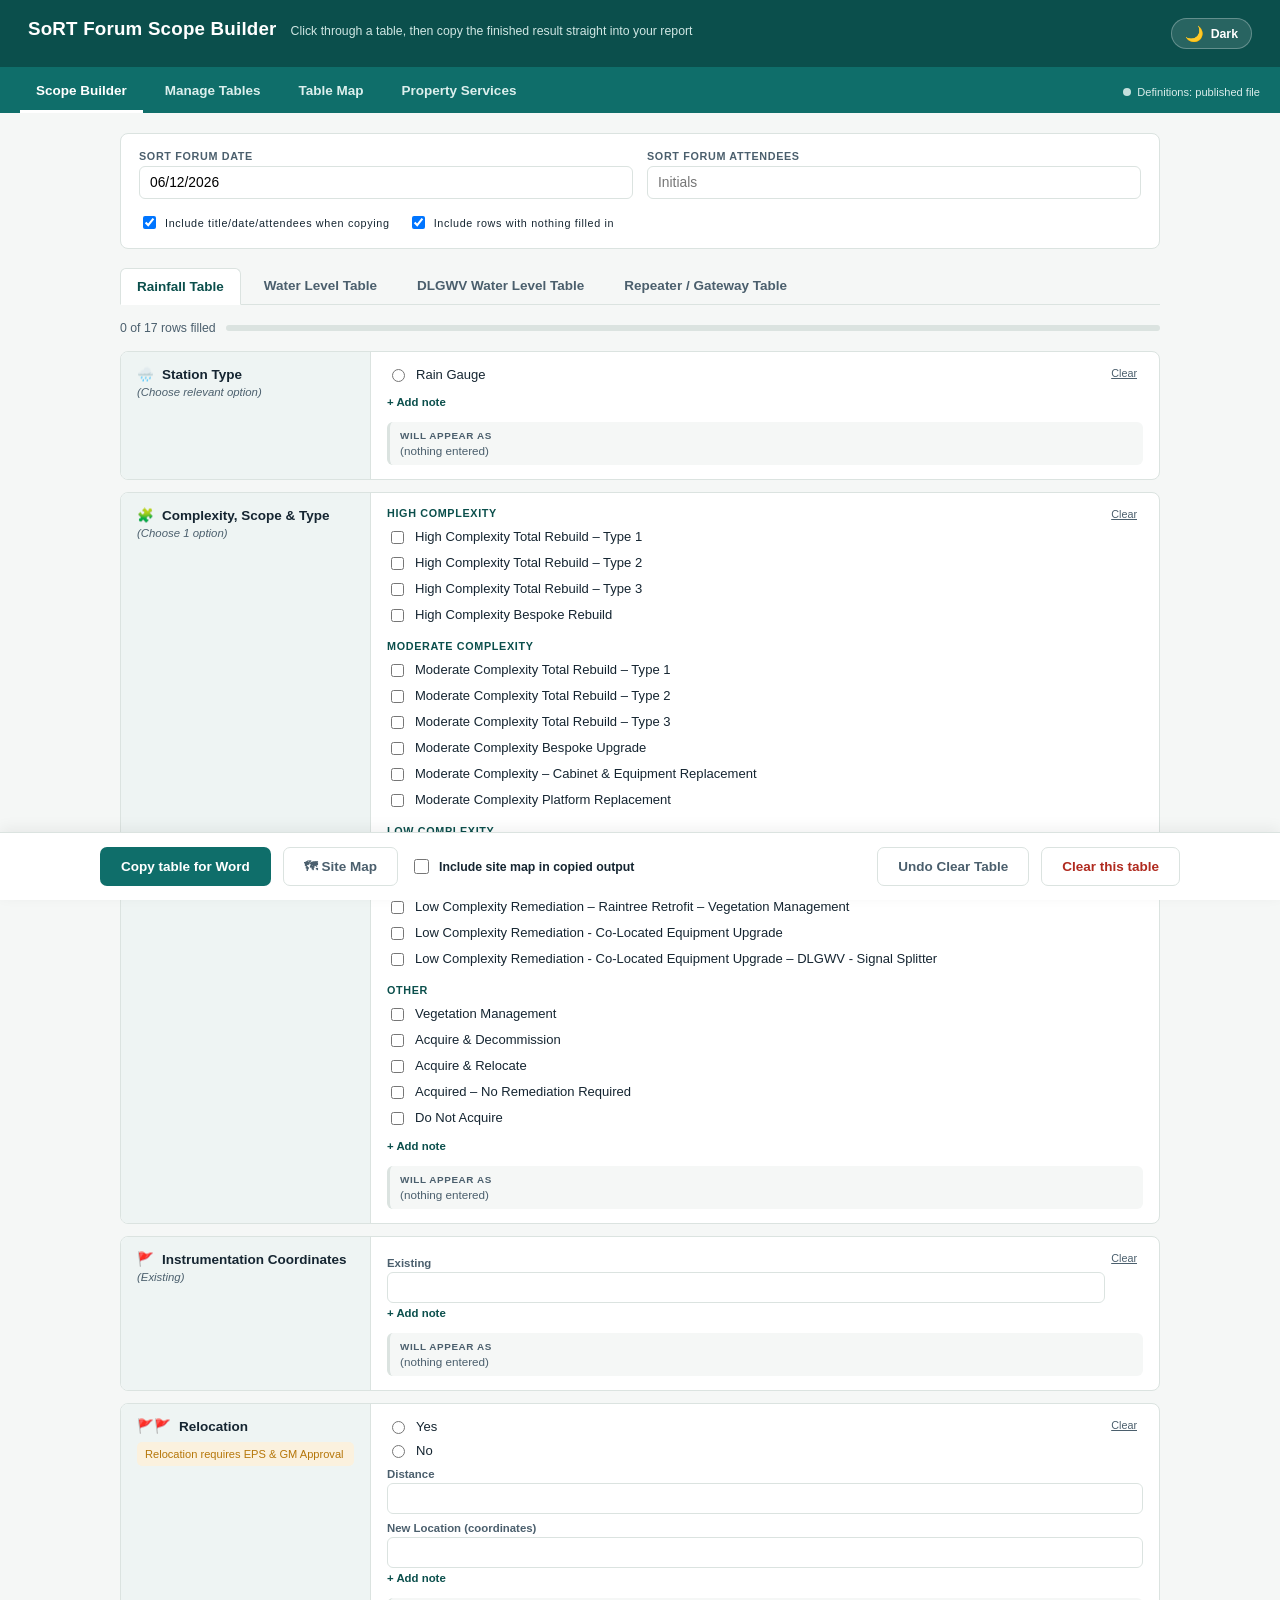
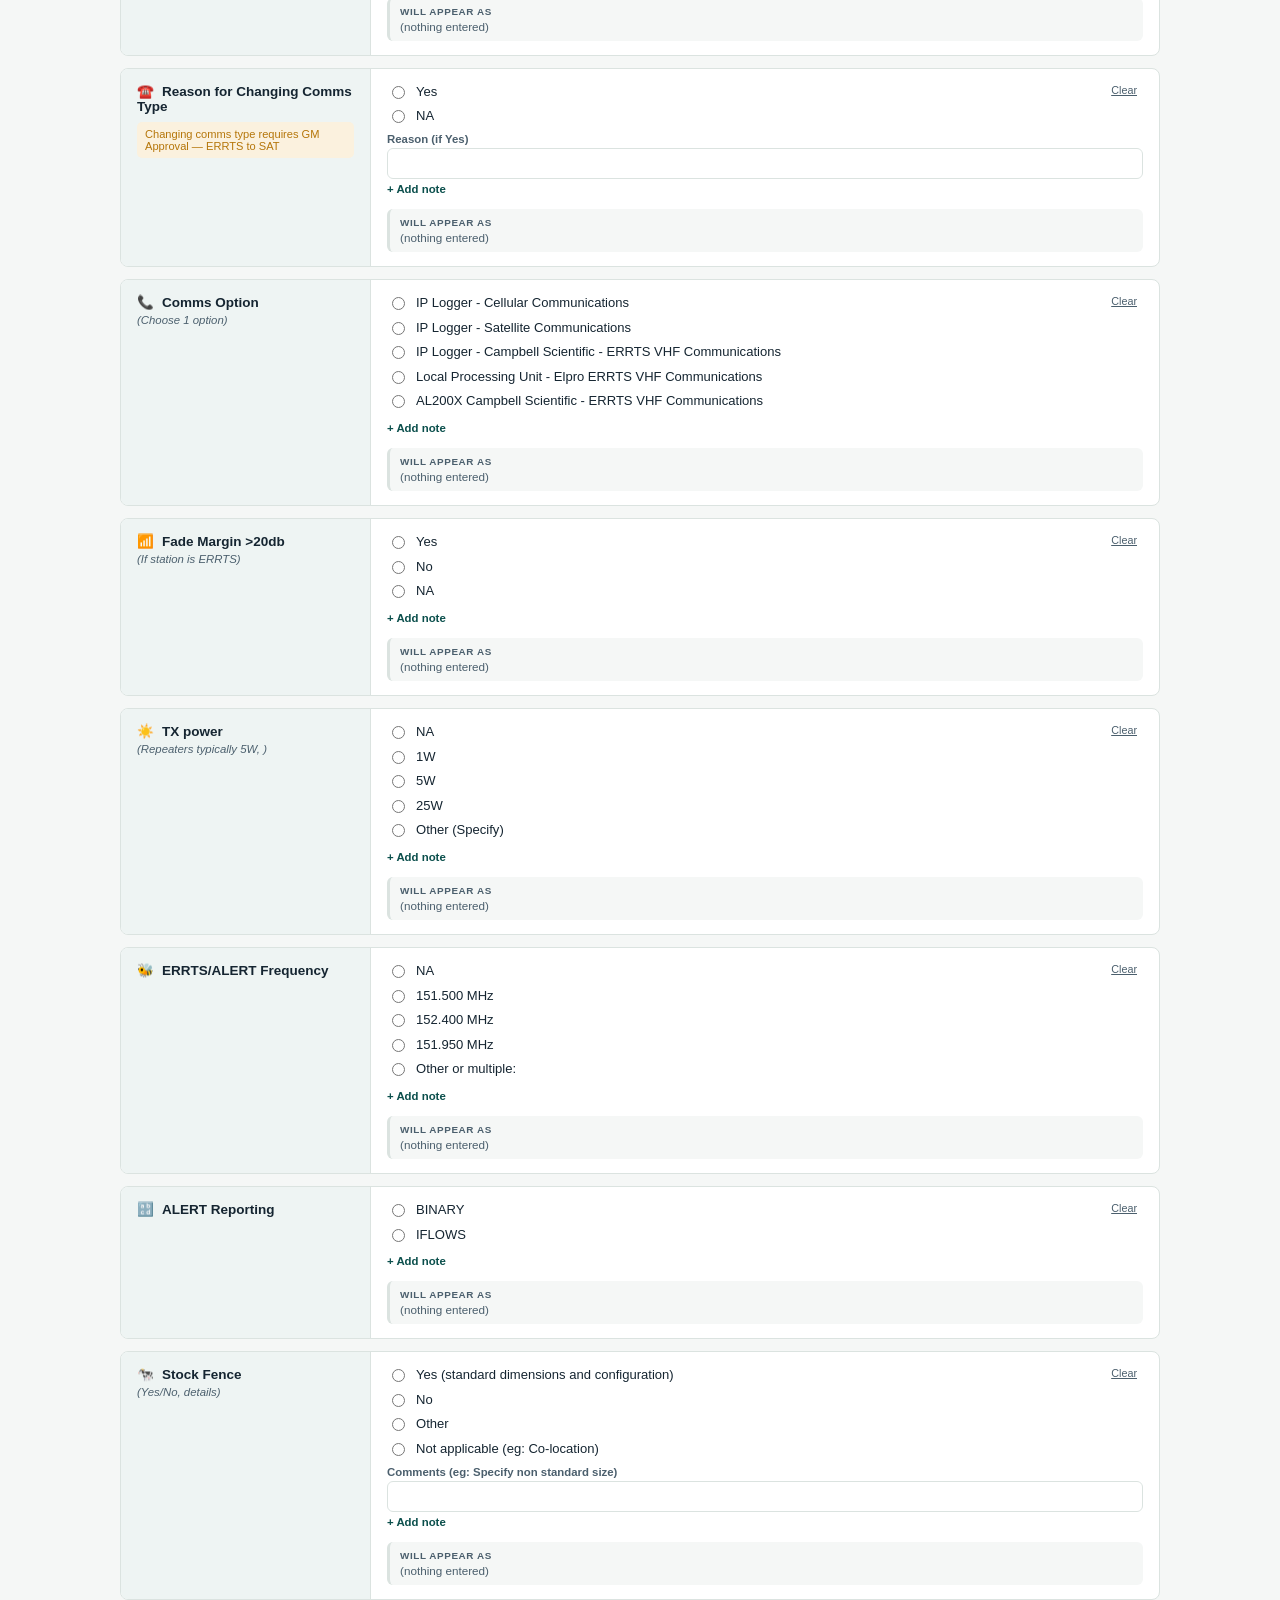
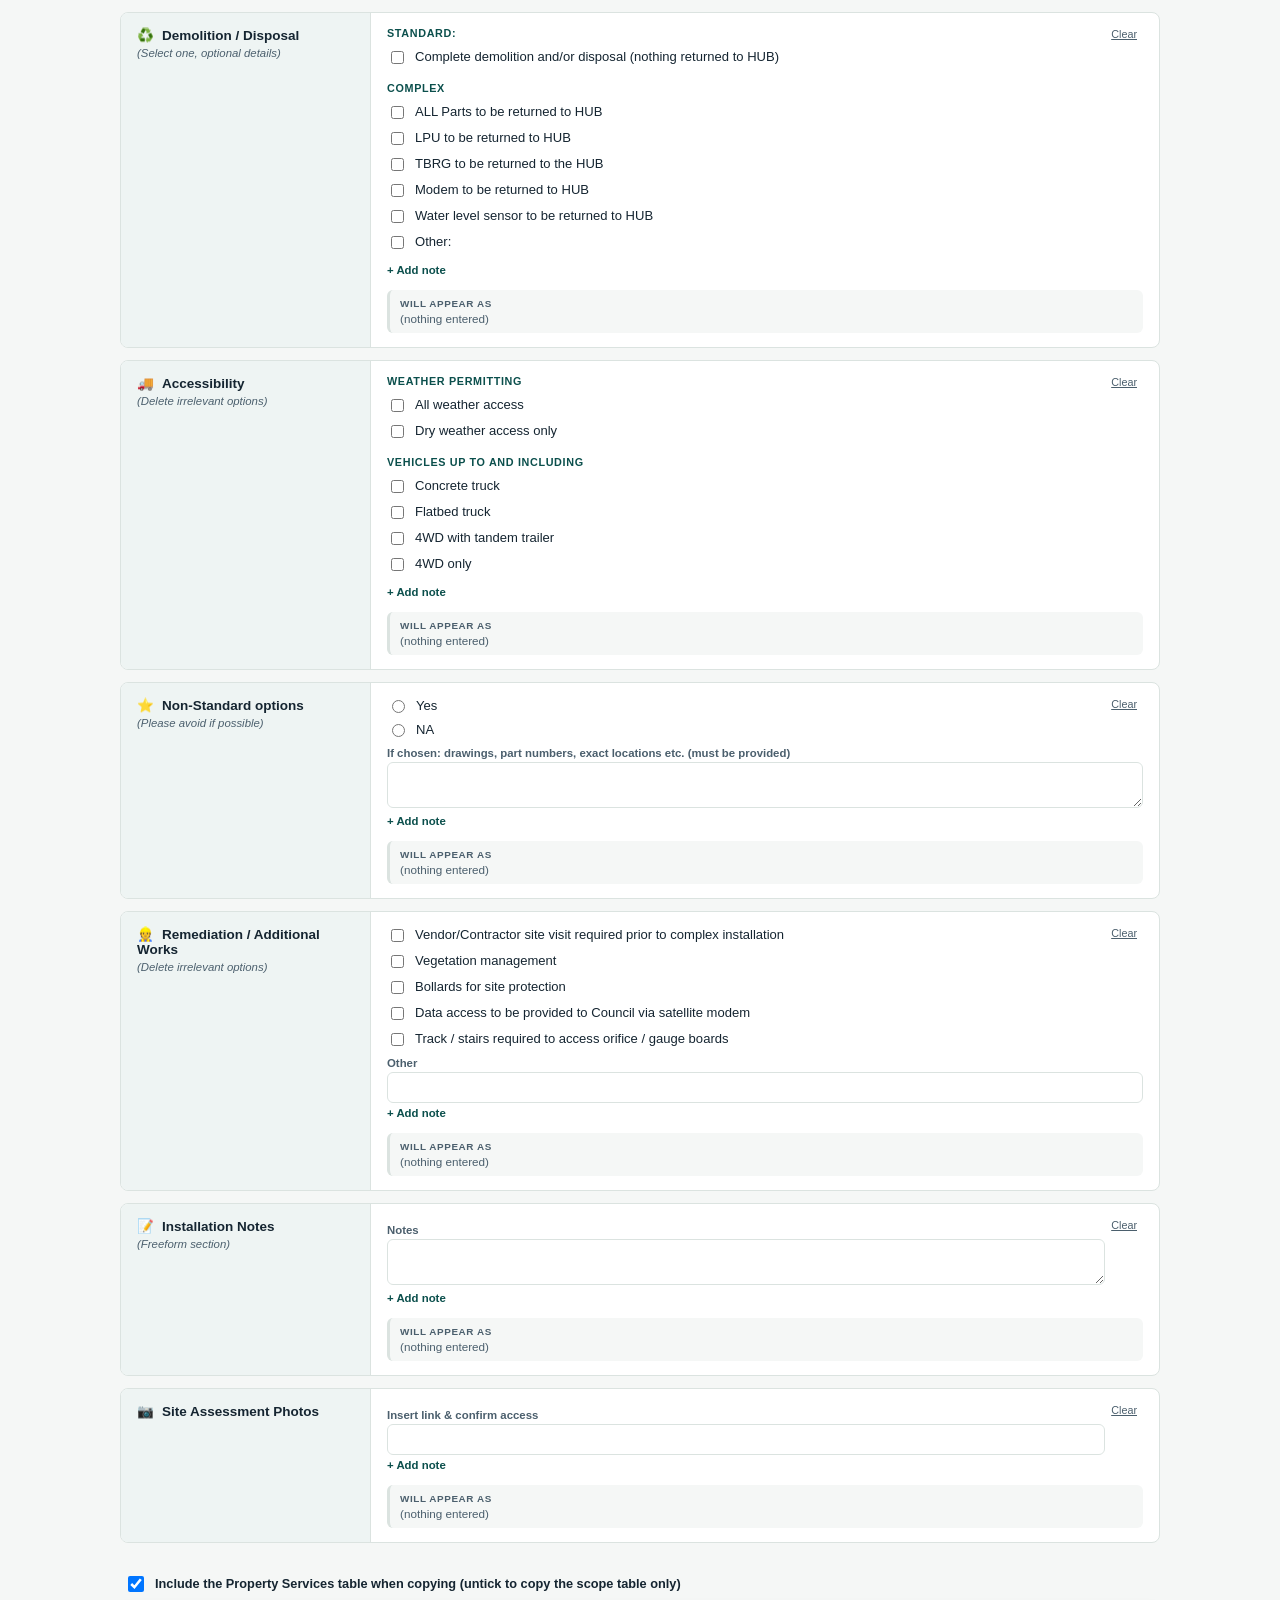
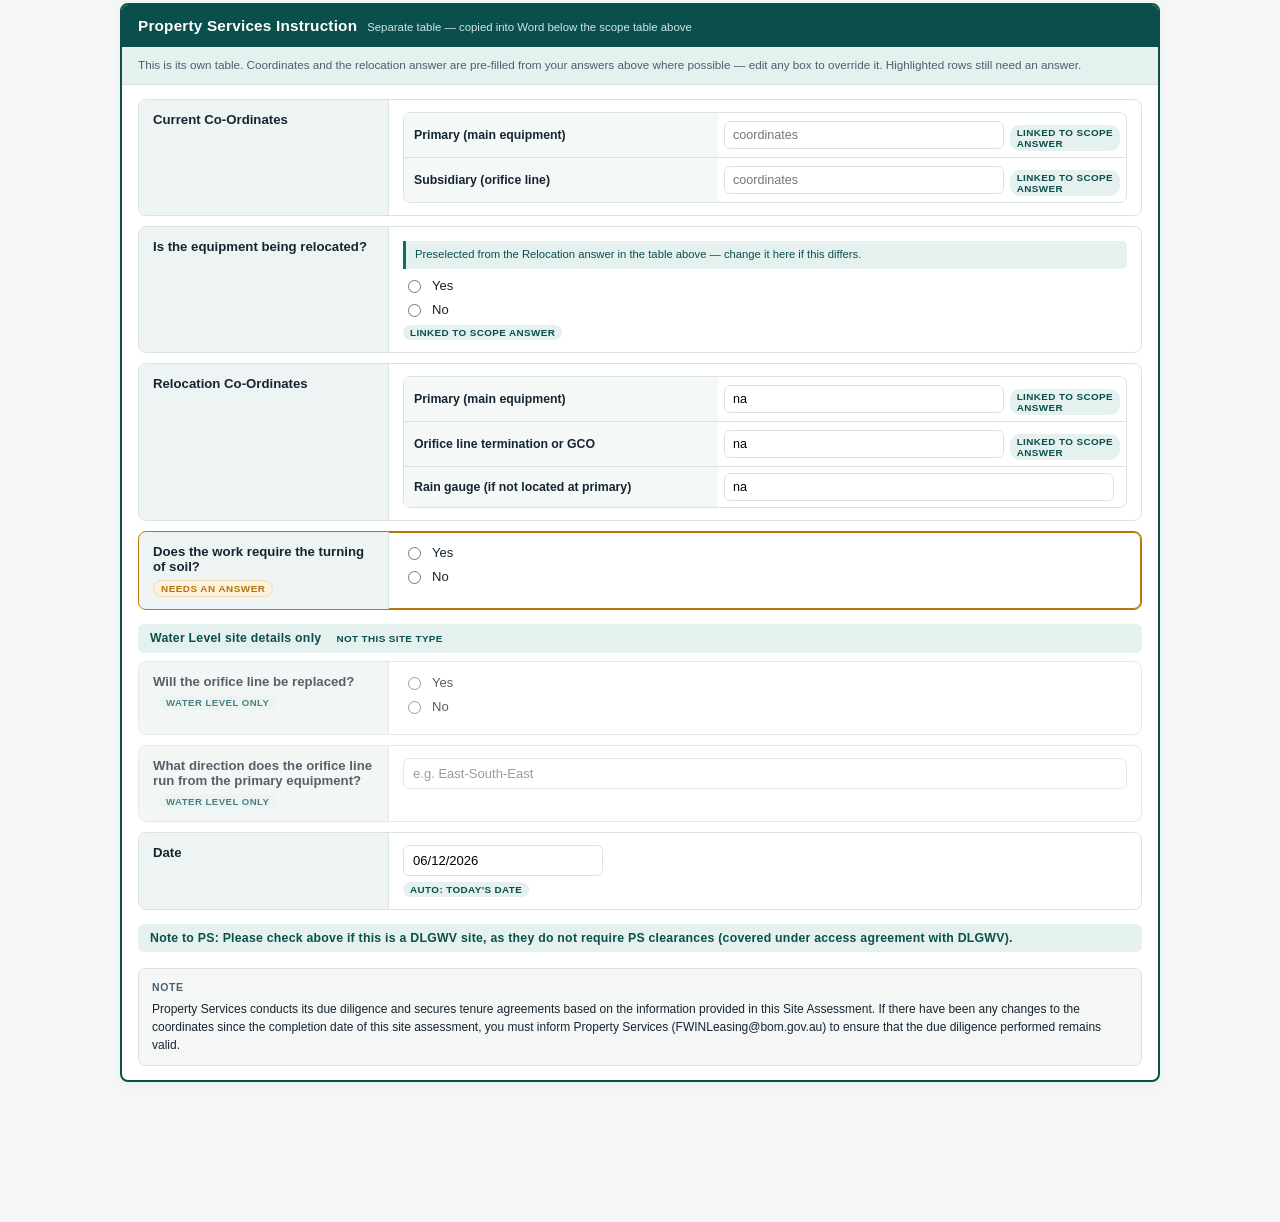
==== index.html @ 1e2a54ea "Make the map picture automatically when the copy tick box is on Ticking "Include site map in copied " ====
<!DOCTYPE html>
<html lang="en">
<head>
<meta charset="UTF-8">
<meta name="viewport" content="width=device-width, initial-scale=1.0">
<title>SoRT Forum Scope Builder</title>

<link rel="icon" type="image/svg+xml" href="data:image/svg+xml,%3Csvg%20xmlns='http://www.w3.org/2000/svg'%20viewBox='0%200%2064%2064'%3E%3Crect%20width='64'%20height='64'%20rx='8'%20fill='%230f6e6a'/%3E%3Ctext%20x='50%25'%20y='50%25'%20font-size='36'%20font-weight='700'%20text-anchor='middle'%20dominant-baseline='central'%20fill='%23ffffff'%20font-family='Segoe%20UI,Arial,sans-serif'%3ES%3C/text%3E%3C/svg%3E">
  
<style>
  :root{
    --ink:#152531;
    --ink-soft:#4b5f6d;
    --paper:#f5f7f6;
    --card:#ffffff;
    --line:#dbe3e0;
    --accent:#0f6e6a;
    --accent-dark:#0b4f4c;
    --accent-soft:#e4f1ef;
    --amber:#b5760a;
    --amber-soft:#fbf1de;
    --danger:#b02a1f;
    --danger-soft:#fbe6e4;
    --radius:8px;
    font-size:15px;
  }
  /* ---- dark theme (toggled via data-theme on <html>) ---- */
  :root[data-theme="dark"]{
    --ink:#e7eef1;
    --ink-soft:#9db0bb;
    --paper:#0f1a20;
    --card:#17242c;
    --line:#2c3b45;
    --accent:#3bb0a9;
    --accent-dark:#0f6e6a;
    --accent-soft:#123733;
    --amber:#e0a83f;
    --amber-soft:#33290f;
    --danger:#e5766b;
    --danger-soft:#3a1e1b;
    color-scheme:dark;
  }
  :root[data-theme="dark"] .row-item{ background:#1d2c34; }
  :root[data-theme="dark"] .tbl-card{ background:#1d2c34; }
  :root[data-theme="dark"] .mini-btn{ background:var(--card); }
  :root[data-theme="dark"] .ed-row{ background:var(--card); }
  :root[data-theme="dark"] .ed-row-head{ background:#1d2c34; }
  :root[data-theme="dark"] .btn-danger{ border-color:#5a2b26; }
  :root[data-theme="dark"] .btn-danger:hover{ background:#4a2420; }
  :root[data-theme="dark"] .admin-note{ border-color:#5a4a1f; }
  :root[data-theme="dark"] .warn-banner{ border-color:#5a2b26; }
  :root[data-theme="dark"] input[type=text],
  :root[data-theme="dark"] textarea,
  :root[data-theme="dark"] select{
    background:#0f1a20; color:var(--ink);
  }
  :root[data-theme="dark"] input[type=text]::placeholder,
  :root[data-theme="dark"] textarea::placeholder{ color:#6f828d; }
  *{box-sizing:border-box;}
  body{
    margin:0;
    font-family:"Segoe UI", "Calibri", Arial, sans-serif;
    background:var(--paper);
    color:var(--ink);
    -webkit-font-smoothing:antialiased;
  }
  header.app-header{
    background:var(--accent-dark);
    color:#fff;
    padding:18px 28px;
    display:flex;
    align-items:baseline;
    justify-content:space-between;
    flex-wrap:wrap;
    gap:8px;
    border-bottom:4px solid var(--accent);
  }
  header.app-header h1{
    margin:0;
    font-size:1.25rem;
    letter-spacing:.2px;
    font-weight:600;
  }
  header.app-header .sub{
    font-size:.82rem;
    color:#cfe6e3;
  }
  .header-titles{
    display:flex; align-items:baseline; gap:14px; flex-wrap:wrap; min-width:0;
  }
  .theme-toggle{
    appearance:none; cursor:pointer; font-family:inherit; align-self:center;
    display:inline-flex; align-items:center; gap:7px;
    background:rgba(255,255,255,.12); color:#fff;
    border:1px solid rgba(255,255,255,.28);
    padding:7px 13px; border-radius:999px; font-size:.82rem; font-weight:600;
    transition:background .15s ease, border-color .15s ease;
  }
  .theme-toggle:hover{ background:rgba(255,255,255,.22); border-color:rgba(255,255,255,.5); }
  .theme-toggle:focus-visible{ outline:2px solid #fff; outline-offset:2px; }
  .theme-toggle-icon{ font-size:1rem; line-height:1; }

  /* ---- top-level mode nav + data source bar ---- */
  .mode-nav{
    background:var(--accent);
    display:flex; align-items:center; gap:6px; flex-wrap:wrap;
    padding:0 20px; color:#fff;
  }
  .mode-btn{
    appearance:none; border:none; background:transparent; color:#dcefed;
    padding:12px 16px; font-size:.9rem; font-weight:600; cursor:pointer; font-family:inherit;
    border-bottom:3px solid transparent;
  }
  .mode-btn:hover{ color:#fff; }
  .mode-btn.active{ color:#fff; border-bottom-color:#fff; }
  .mode-nav .source-chip{
    margin-left:auto; font-size:.74rem; color:#e6f4f2; opacity:.95;
    display:flex; align-items:center; gap:6px; padding:4px 0;
  }
  .source-chip .dot{ width:8px; height:8px; border-radius:50%; background:#cfe6e3; }
  .source-chip .dot.local{ background:var(--amber); }
  .source-chip .dot.none{ background:var(--danger); }

  /* ---- sticky top block ----
     Header, mode nav and the builder's meta/tabs/progress strip share one
     sticky container so the whole lot stays pinned to the top of the window
     once the page scrolls. It must be opaque (rows scroll underneath it) and
     sit above page content but below the modal overlay (z-index 60). */
  .sticky-top{
    position:sticky; top:0; z-index:40;
    background:var(--paper);
    /* Safety valve for short windows: the block is ~350px tall in builder
       mode, so let it scroll internally rather than pin content off-screen. */
    max-height:100vh;
    max-height:100dvh;
    overflow-y:auto;
  }
  .sticky-top.is-stuck{ box-shadow:0 6px 16px rgba(0,0,0,.12); }
  :root[data-theme="dark"] .sticky-top.is-stuck{ box-shadow:0 6px 18px rgba(0,0,0,.5); }
  /* Lines up with .wrap's content column; its bottom padding is the gap above
     the first row, which is why .wrap carries no top padding in builder mode. */
  .sticky-builder{
    max-width:1080px;
    margin:0 auto;
    padding:20px 20px 16px;
  }
  /* Keep scrollIntoView() and anchor jumps clear of the pinned block. */
  html{ scroll-padding-top:var(--sticky-top-h, 0px); }

  .wrap{
    max-width:1080px;
    margin:0 auto;
    padding:0 20px 140px;
  }
  .wrap.manage{ padding-top:20px; padding-bottom:40px; }

  .meta-card{
    background:var(--card);
    border:1px solid var(--line);
    border-radius:var(--radius);
    padding:16px 18px;
    margin-bottom:18px;
    display:grid;
    grid-template-columns:1fr 1fr;
    gap:14px;
  }
  .meta-card .field{display:flex; flex-direction:column; gap:4px;}
  .meta-card label{font-size:.72rem; text-transform:uppercase; letter-spacing:.06em; color:var(--ink-soft); font-weight:600;}
  .meta-card input[type=text]{
    border:1px solid var(--line); border-radius:6px; padding:8px 10px; font-size:.92rem; font-family:inherit;
  }
  .meta-card .toggles{grid-column:1 / -1; display:flex; gap:18px; font-size:.82rem; color:var(--ink-soft); align-items:center; flex-wrap:wrap;}
  .meta-card .toggles label{display:flex; align-items:center; gap:6px; text-transform:none; font-weight:500; color:var(--ink);}

  .tabs{
    display:flex;
    gap:6px;
    margin-bottom:16px;
    border-bottom:1px solid var(--line);
    flex-wrap:wrap;
  }
  .tab-btn{
    appearance:none; border:1px solid transparent; background:transparent;
    padding:10px 16px; font-size:.9rem; font-weight:600; color:var(--ink-soft);
    cursor:pointer; border-radius:6px 6px 0 0; font-family:inherit;
  }
  .tab-btn:hover{ color:var(--accent-dark); background:var(--accent-soft); }
  .tab-btn.active{
    color:var(--accent-dark);
    background:var(--card);
    border-color:var(--line);
    border-bottom-color:var(--card);
    transform:translateY(1px);
  }

  /* Last child of the sticky strip — the container's padding supplies the gap
     below it, so no margin here (a margin would collapse out of the sticky
     block and leave a transparent slot for rows to scroll through). */
  .progress{
    display:flex; align-items:center; gap:10px; margin-bottom:0;
    font-size:.82rem; color:var(--ink-soft);
  }
  .progress-bar{ flex:1; height:6px; background:var(--line); border-radius:3px; overflow:hidden; }
  .progress-bar-fill{ height:100%; background:var(--accent); width:0%; transition:width .25s ease; }

  .row{
    background:var(--card);
    border:1px solid var(--line);
    border-radius:var(--radius);
    margin-bottom:12px;
    display:grid;
    grid-template-columns:250px 1fr;
    overflow:hidden;
  }
  .row.has-content{ border-color:var(--accent); box-shadow:0 0 0 1px var(--accent) inset; }
  .row-item{
    background:#eef4f3;
    padding:14px 16px;
    border-right:1px solid var(--line);
  }
  .row-item .label{ font-weight:700; font-size:.9rem; color:var(--ink); }
  .row-item .instruction{ font-size:.76rem; color:var(--ink-soft); margin-top:4px; font-style:italic; }
  .row-item .note-helper{ font-size:.74rem; color:var(--amber); margin-top:8px; background:var(--amber-soft); padding:6px 8px; border-radius:5px; }

  .row-controls{ padding:14px 16px; }
  .options-list{ display:flex; flex-direction:column; gap:7px; margin-bottom:8px; }
  .option-divider{ font-size:.72rem; font-weight:700; text-transform:uppercase; letter-spacing:.06em; color:var(--accent-dark); margin:8px 0 2px; }
  .option-divider:first-child{ margin-top:0; }
  .option-row{ display:flex; align-items:flex-start; gap:8px; font-size:.87rem; cursor:pointer; line-height:1.35; }
  .option-row input{ margin-top:3px; accent-color:var(--accent); flex-shrink:0; }

  .fields-list{ display:flex; flex-direction:column; gap:8px; margin-top:6px; }
  .fields-list .field label{ display:block; font-size:.76rem; color:var(--ink-soft); font-weight:600; margin-bottom:3px; }
  .fields-list input[type=text], .fields-list textarea{
    width:100%; border:1px solid var(--line); border-radius:6px; padding:7px 9px; font-size:.87rem; font-family:inherit;
    resize:vertical;
  }
  /* Shown only once a field carrying boiler-plate ("Default text", set in
     Manage Tables) has been edited away from it — a way back to the supplied
     wording without re-typing it. */
  .fields-list .field-revert{
    margin-top:3px; font-size:.72rem; color:var(--accent-dark); background:none; border:none;
    padding:0; cursor:pointer; font-family:inherit; font-weight:600;
  }
  .fields-list .field-revert:hover{ text-decoration:underline; }

  .note-toggle{
    display:inline-flex; align-items:center; gap:5px; font-size:.76rem; color:var(--accent-dark);
    background:none; border:none; cursor:pointer; padding:4px 0; font-family:inherit; font-weight:600;
  }
  .note-box{ margin-top:6px; display:none; }
  .note-box.open{ display:block; }
  .note-box textarea{ width:100%; border:1px solid var(--line); border-radius:6px; padding:7px 9px; font-size:.85rem; font-family:inherit; min-height:50px; }

  .preview{
    margin-top:10px; padding:8px 10px; background:var(--paper); border-radius:6px;
    font-size:.78rem; color:var(--ink-soft); white-space:pre-wrap; border-left:3px solid var(--line);
  }
  .preview.filled{ border-left-color:var(--accent); color:var(--ink); }
  .preview .preview-label{ font-weight:700; text-transform:uppercase; font-size:.66rem; letter-spacing:.06em; color:var(--ink-soft); display:block; margin-bottom:3px; }

  .row-clear{
    float:right; font-size:.72rem; color:var(--ink-soft); background:none; border:none; cursor:pointer;
    text-decoration:underline; font-family:inherit;
  }
  .row-clear:hover{ color:var(--accent-dark); }

  .toolbar{
    position:fixed; bottom:0; left:0; right:0;
    /* Above the sticky top block (40) but below the modal overlay (60), so a
       very short window can't leave the copy buttons buried. */
    z-index:50;
    background:var(--card); border-top:1px solid var(--line);
    padding:14px 20px; display:flex; align-items:center; justify-content:center; gap:12px;
    box-shadow:0 -4px 14px rgba(0,0,0,.06);
  }
  .toolbar-inner{ max-width:1080px; width:100%; display:flex; align-items:center; gap:12px; }
  .btn{
    font-family:inherit; font-size:.9rem; font-weight:600; padding:11px 20px; border-radius:7px;
    border:1px solid transparent; cursor:pointer;
  }
  .btn-primary{ background:var(--accent); color:#fff; }
  .btn-primary:hover{ background:var(--accent-dark); }
  .btn-secondary{ background:transparent; color:var(--ink-soft); border-color:var(--line); }
  .btn-secondary:hover{ color:var(--ink); border-color:var(--ink-soft); }
  .btn-reset{ color:var(--danger); }
  .btn-reset:hover{ color:var(--danger); border-color:var(--danger); }
  .btn-danger{ background:var(--danger-soft); color:var(--danger); border-color:#e9c4c0; }
  .btn-danger:hover{ background:#f6d6d3; }
  .status-msg{ font-size:.85rem; color:var(--accent-dark); font-weight:600; min-width:140px; }
  .toolbar-spacer{ flex:1; }

  /* ===================== ADMIN / CRUD ===================== */
  .admin-actions{
    display:flex; align-items:center; gap:8px; flex-wrap:wrap;
    background:var(--card); border:1px solid var(--line); border-radius:var(--radius);
    padding:12px 14px; margin-bottom:14px;
  }
  .admin-actions .grow{ flex:1; }
  .admin-note{
    font-size:.78rem; color:var(--ink-soft); background:var(--amber-soft);
    border:1px solid #efdcb3; border-radius:6px; padding:8px 11px; margin-bottom:16px;
    line-height:1.4;
  }
  .admin-note b{ color:var(--amber); }
  .warn-banner{
    font-size:.8rem; color:var(--danger); background:var(--danger-soft);
    border:1px solid #e9c4c0; border-radius:6px; padding:8px 11px; margin-bottom:14px;
  }
  .warn-banner ul{ margin:6px 0 0; padding-left:18px; }

  .admin-cols{ display:grid; grid-template-columns:260px 1fr; gap:16px; align-items:start; }

  .panel{ background:var(--card); border:1px solid var(--line); border-radius:var(--radius); }
  .panel-head{
    padding:11px 14px; border-bottom:1px solid var(--line);
    font-size:.74rem; text-transform:uppercase; letter-spacing:.06em; color:var(--ink-soft); font-weight:700;
    display:flex; align-items:center; justify-content:space-between; gap:8px;
  }
  .panel-body{ padding:12px 14px; }

  .tbl-list{ display:flex; flex-direction:column; gap:6px; }
  .tbl-card{
    display:flex; align-items:center; gap:6px; padding:8px 10px;
    border:1px solid var(--line); border-radius:7px; cursor:pointer; background:#fbfdfc;
  }
  .tbl-card:hover{ border-color:var(--accent); }
  .tbl-card.active{ border-color:var(--accent); background:var(--accent-soft); box-shadow:0 0 0 1px var(--accent) inset; }
  .tbl-card .tbl-name{ flex:1; font-weight:600; font-size:.86rem; overflow:hidden; text-overflow:ellipsis; white-space:nowrap; }
  .tbl-card .tbl-count{ font-size:.72rem; color:var(--ink-soft); }

  .mini-btn{
    appearance:none; border:1px solid var(--line); background:#fff; color:var(--ink-soft);
    border-radius:5px; padding:3px 7px; font-size:.74rem; cursor:pointer; font-family:inherit; line-height:1.2;
  }
  .mini-btn:hover{ border-color:var(--accent); color:var(--accent-dark); }
  .mini-btn.danger:hover{ border-color:var(--danger); color:var(--danger); }
  .icon-btn{
    appearance:none; border:none; background:transparent; cursor:pointer; color:var(--ink-soft);
    font-size:.9rem; padding:2px 5px; border-radius:4px; line-height:1;
  }
  .icon-btn:hover{ background:var(--accent-soft); color:var(--accent-dark); }
  .icon-btn.danger:hover{ background:var(--danger-soft); color:var(--danger); }

  .ed-section{ margin-bottom:18px; }
  .ed-grid{ display:grid; grid-template-columns:1fr 1fr; gap:10px; }
  .ed-field{ display:flex; flex-direction:column; gap:4px; }
  .ed-field.full{ grid-column:1 / -1; }
  .ed-field label{ font-size:.72rem; text-transform:uppercase; letter-spacing:.05em; color:var(--ink-soft); font-weight:600; }
  .ed-field input[type=text], .ed-field select, .ed-field textarea{
    width:100%; border:1px solid var(--line); border-radius:6px; padding:7px 9px; font-size:.87rem; font-family:inherit; resize:vertical;
  }
  .ed-field .hint{ font-size:.72rem; color:var(--ink-soft); font-style:italic; }

  .ed-row{
    border:1px solid var(--line); border-radius:8px; margin-bottom:12px; overflow:hidden; background:#fff;
  }
  .ed-row-head{
    display:flex; align-items:center; gap:8px; padding:9px 12px; background:#eef4f3; border-bottom:1px solid var(--line);
    cursor:pointer;
  }
  .ed-row-head .er-title{ flex:1; font-weight:700; font-size:.88rem; }
  .ed-row-head .er-type{ font-size:.7rem; text-transform:uppercase; letter-spacing:.05em; color:var(--accent-dark); background:var(--accent-soft); padding:2px 7px; border-radius:10px; }
  .ed-row-head .caret{ color:var(--ink-soft); font-size:.8rem; }
  .ed-row-body{ padding:12px; display:none; }
  .ed-row.open .ed-row-body{ display:block; }
  .ed-row.open .caret{ transform:rotate(90deg); }

  .opt-source{ display:flex; gap:16px; font-size:.82rem; margin:2px 0 8px; }
  .opt-source label{ display:flex; align-items:center; gap:5px; cursor:pointer; text-transform:none; letter-spacing:0; font-weight:500; color:var(--ink); }

  .field-editor{ display:flex; flex-direction:column; gap:12px; }
  .field-editor .fe-row{ display:flex; flex-direction:column; gap:6px; }
  .field-editor .fe-main{ display:grid; grid-template-columns:1fr 1.4fr 110px 28px; gap:7px; align-items:center; }
  .field-editor .fe-row input, .field-editor .fe-row select, .field-editor .fe-row textarea{
    border:1px solid var(--line); border-radius:6px; padding:6px 8px; font-size:.82rem; font-family:inherit;
  }
  /* Default ("boiler-plate") text for a field. A textarea, not an input, so
     multi-line boiler-plate can be typed straight in — those line breaks are
     kept all the way into the Word copy. */
  .field-editor .fe-default{ display:block; }
  .field-editor .fe-default > span{
    display:block; font-size:.7rem; text-transform:uppercase; letter-spacing:.05em;
    color:var(--ink-soft); font-weight:600; margin-bottom:3px;
  }
  .field-editor .fe-default textarea{ width:100%; min-height:50px; resize:vertical; }
  .field-editor .fe-hint{ font-size:.72rem; color:var(--amber); margin-top:3px; }

  .oset{ border:1px solid var(--line); border-radius:7px; padding:10px 12px; margin-bottom:10px; }
  .oset-head{ display:flex; align-items:center; gap:8px; margin-bottom:6px; }
  .oset-head input{ flex:1; border:1px solid var(--line); border-radius:6px; padding:6px 8px; font-size:.84rem; font-weight:600; font-family:inherit; }
  .oset textarea{ width:100%; border:1px solid var(--line); border-radius:6px; padding:7px 9px; font-size:.82rem; font-family:inherit; min-height:70px; resize:vertical; }
  .oset .used-in{ font-size:.72rem; color:var(--ink-soft); margin-top:4px; }

  .empty-state{
    text-align:center; color:var(--ink-soft); padding:40px 20px; background:var(--card);
    border:1px dashed var(--line); border-radius:var(--radius);
  }
  .empty-state p{ margin:6px 0 16px; }

  .hidden{ display:none !important; }

  /* ===================== SHARED / COMMON ROWS + TABLE MAP ===================== */
  .er-shared{
    background:var(--amber-soft); color:var(--amber); border:1px solid #efdcb3;
    font-size:.64rem; text-transform:uppercase; letter-spacing:.05em; font-weight:700;
    padding:2px 7px; border-radius:10px;
  }
  .ed-row.ref{ border-style:dashed; }
  .ed-row.ref .ed-row-head{ cursor:default; background:var(--amber-soft); }
  .ref-note{ font-size:.76rem; color:var(--ink-soft); padding:9px 12px; line-height:1.4; }
  .link-btn{ color:var(--accent-dark); background:none; border:none; padding:0;
    font:inherit; cursor:pointer; text-decoration:underline; }
  .add-common{ display:flex; gap:8px; align-items:center; margin-top:10px; flex-wrap:wrap; }
  .add-common select{ border:1px solid var(--line); border-radius:6px; padding:6px 8px;
    font-size:.82rem; font-family:inherit; }

  .map-scroll{ overflow-x:auto; border:1px solid var(--line); border-radius:var(--radius); background:var(--card); }
  table.map-grid{ border-collapse:separate; border-spacing:0; width:100%; font-size:.84rem; }
  table.map-grid th, table.map-grid td{ border-bottom:1px solid var(--line); border-right:1px solid var(--line); padding:9px 12px; }
  table.map-grid thead th{
    background:var(--accent-soft); color:var(--accent-dark);
    position:sticky; top:0; z-index:1; text-align:center; font-size:.78rem; font-weight:700;
  }
  table.map-grid thead th.corner{ text-align:left; left:0; z-index:3; }
  table.map-grid tbody th.row-head{
    text-align:left; background:var(--card); position:sticky; left:0; z-index:1;
    font-weight:600; min-width:200px;
  }
  table.map-grid tbody th.row-head .r-instr{ font-weight:400; color:var(--ink-soft); font-size:.74rem; display:block; margin-top:2px; }
  table.map-grid td.cell{ text-align:center; cursor:pointer; }
  table.map-grid td.cell:hover{ background:var(--accent-soft); }
  table.map-grid tbody tr:hover th.row-head{ background:var(--accent-soft); }
  table.map-grid input[type=checkbox]{ width:18px; height:18px; accent-color:var(--accent); cursor:pointer; }
  .map-type{
    font-size:.66rem; color:var(--accent-dark); background:var(--accent-soft);
    border-radius:9px; padding:1px 6px; margin-left:6px; text-transform:uppercase; letter-spacing:.04em;
  }
  .map-intro{ margin-bottom:14px; }
  :root[data-theme="dark"] .er-shared{ border-color:#5a4a1f; }

  /* ===================== ROW ICONS + ICON PICKER ===================== */
  .row-icon{ margin-right:8px; }
  .er-icon{ font-size:1rem; line-height:1; }
  .icon-pick{ display:flex; align-items:center; gap:8px; }
  .icon-pick-btn{
    appearance:none; font-family:inherit; cursor:pointer;
    display:inline-flex; align-items:center; gap:8px;
    border:1px solid var(--line); border-radius:6px; background:var(--card);
    padding:6px 10px; font-size:.84rem; color:var(--ink);
  }
  .icon-pick-btn:hover{ border-color:var(--accent); color:var(--accent-dark); }
  .icon-pick-btn .cur{ font-size:1.15rem; line-height:1; }
  .modal-overlay{
    position:fixed; inset:0; z-index:60; background:rgba(0,0,0,.45);
    display:flex; align-items:center; justify-content:center; padding:20px;
  }
  .modal{
    background:var(--card); border:1px solid var(--line); border-radius:10px;
    width:100%; max-width:540px; max-height:82vh; display:flex; flex-direction:column;
    box-shadow:0 12px 40px rgba(0,0,0,.28);
  }
  .modal-head{ display:flex; align-items:center; gap:10px; padding:13px 16px; border-bottom:1px solid var(--line); }
  .modal-head h3{ margin:0; font-size:1rem; flex:1; }
  .modal-body{ padding:14px 16px; overflow-y:auto; }
  .icon-cat{ font-size:.7rem; text-transform:uppercase; letter-spacing:.06em; color:var(--ink-soft); font-weight:700; margin:12px 0 6px; }
  .icon-cat:first-child{ margin-top:0; }
  .icon-grid{ display:grid; grid-template-columns:repeat(auto-fill, minmax(42px,1fr)); gap:6px; }
  .icon-cell{
    appearance:none; border:1px solid var(--line); background:var(--paper); border-radius:7px;
    font-size:1.3rem; line-height:1; padding:8px 0; cursor:pointer; font-family:inherit;
  }
  .icon-cell:hover{ border-color:var(--accent); background:var(--accent-soft); }
  .icon-cell.selected{ border-color:var(--accent); background:var(--accent-soft); box-shadow:0 0 0 1px var(--accent) inset; }
  .modal-foot{ display:flex; gap:8px; align-items:center; padding:12px 16px; border-top:1px solid var(--line); flex-wrap:wrap; }
  .modal-foot input[type=text]{
    flex:1; min-width:180px; border:1px solid var(--line); border-radius:6px;
    padding:8px 10px; font-size:.87rem; font-family:inherit;
  }

  /* ===================== PROPERTY SERVICES (separate table) ===================== */
  /* A deliberately distinct block sitting at the bottom of the Scope Builder.
     It is copied into Word as its OWN second table, so it is styled to read as
     a separate document element rather than more rows of the scope table. */
  .ps-block{
    margin-top:30px;
    border:2px solid var(--accent-dark);
    border-radius:var(--radius);
    background:var(--card);
    overflow:hidden;
    box-shadow:0 2px 10px rgba(0,0,0,.05);
  }
  .ps-banner{
    background:var(--accent-dark); color:#fff; padding:12px 16px;
    display:flex; align-items:baseline; gap:10px; flex-wrap:wrap;
  }
  .ps-banner .ps-title{ font-size:1.02rem; font-weight:700; letter-spacing:.2px; }
  .ps-banner .ps-sub{ font-size:.76rem; color:#cfe6e3; }
  .ps-intro{
    font-size:.78rem; color:var(--ink-soft); padding:10px 16px;
    background:var(--accent-soft); border-bottom:1px solid var(--line); line-height:1.45;
  }
  .ps-body{ padding:14px 16px; }

  /* Tick box (above the Property Services table) controlling whether that table
     is included when copying. Ticked by default; untick to copy only the scope
     table. */
  .ps-copy-toggle{
    display:flex; align-items:center; gap:8px; margin:30px 4px 8px;
    font-size:.85rem; font-weight:600; color:var(--ink); cursor:pointer;
  }
  .ps-copy-toggle input{ width:16px; height:16px; cursor:pointer; }
  .ps-copy-toggle + .ps-block{ margin-top:0; }
  /* Visual cue that the table will be left out of the copy. */
  .ps-block.ps-block--excluded{ opacity:.5; }

  .ps-row{
    background:var(--card); border:1px solid var(--line); border-radius:var(--radius);
    margin-bottom:10px; display:grid; grid-template-columns:250px 1fr; overflow:hidden;
  }
  .ps-row.filled{ border-color:var(--accent); box-shadow:0 0 0 1px var(--accent) inset; }
  .ps-row.needs{ border-color:var(--amber); box-shadow:0 0 0 1px var(--amber) inset; }
  .ps-row.muted{ opacity:.72; }
  .ps-rowitem{ background:#eef4f3; padding:12px 14px; border-right:1px solid var(--line); }
  .ps-rowitem .label{ font-weight:700; font-size:.88rem; color:var(--ink); }
  .ps-rowitem .needs-tag{
    display:inline-block; margin-top:6px; font-size:.66rem; font-weight:700; text-transform:uppercase;
    letter-spacing:.05em; color:var(--amber); background:var(--amber-soft);
    border:1px solid #efdcb3; border-radius:10px; padding:2px 7px;
  }
  .ps-rowitem .wl-tag{
    display:inline-block; margin-top:6px; margin-left:6px; font-size:.64rem; font-weight:700; text-transform:uppercase;
    letter-spacing:.05em; color:var(--accent-dark); background:var(--accent-soft); border-radius:10px; padding:2px 7px;
  }
  .ps-controls{ padding:12px 14px; }
  .ps-controls .options-list{ margin-bottom:6px; }

  .ps-linked-note{
    font-size:.75rem; color:var(--accent-dark); background:var(--accent-soft);
    border-left:3px solid var(--accent); border-radius:0 5px 5px 0;
    padding:6px 9px; margin:2px 0 8px; line-height:1.4;
  }
  .ps-linked-note b{ font-weight:700; }
  .ps-linkbar{ display:flex; align-items:center; gap:10px; flex-wrap:wrap; margin-top:6px; }
  .ps-link-chip{
    font-size:.66rem; font-weight:700; text-transform:uppercase; letter-spacing:.04em;
    color:var(--accent-dark); background:var(--accent-soft); border-radius:10px; padding:2px 7px;
  }
  .ps-link-chip.overridden{ color:var(--amber); background:var(--amber-soft); border:1px solid #efdcb3; }
  .ps-revert{
    background:none; border:none; padding:0; font:inherit; cursor:pointer;
    color:var(--accent-dark); text-decoration:underline; font-size:.74rem; font-weight:600;
  }
  .ps-revert:hover{ color:var(--accent); }

  /* nested coordinate sub-table */
  .ps-coordgroup{ border:1px solid var(--line); border-radius:7px; overflow:hidden; }
  .ps-coord-row{
    display:grid; grid-template-columns:1fr 1.3fr; border-top:1px solid var(--line); align-items:stretch;
  }
  .ps-coord-row:first-child{ border-top:none; }
  .ps-coord-label{ padding:8px 10px; font-size:.82rem; font-weight:600; background:#f4f8f7; display:flex; align-items:center; }
  .ps-coord-input{ padding:6px; display:flex; align-items:center; gap:6px; }
  .ps-coord-input input{
    width:100%; border:1px solid var(--line); border-radius:6px; padding:6px 8px; font-size:.84rem; font-family:inherit;
  }
  :root[data-theme="dark"] .ps-rowitem{ background:#1d2c34; }
  :root[data-theme="dark"] .ps-coord-label{ background:#1d2c34; }
  :root[data-theme="dark"] .ps-coord-input input{ background:#0f1a20; color:var(--ink); }

  .ps-sectionheader{
    margin:14px 0 8px; padding:7px 12px; border-radius:6px;
    background:var(--accent-soft); color:var(--accent-dark);
    font-size:.82rem; font-weight:700; letter-spacing:.02em;
    display:flex; align-items:center; gap:8px;
  }
  .ps-datefield input{
    border:1px solid var(--line); border-radius:6px; padding:7px 9px; font-size:.87rem; font-family:inherit; width:200px; max-width:100%;
  }
  .ps-note-final{
    margin-top:16px; padding:11px 13px; border:1px solid var(--line); border-radius:7px;
    background:var(--paper); font-size:.8rem; line-height:1.5; color:var(--ink);
  }
  .ps-note-final .ps-note-head{
    font-size:.7rem; text-transform:uppercase; letter-spacing:.06em; font-weight:700;
    color:var(--ink-soft); display:block; margin-bottom:4px;
  }
  :root[data-theme="dark"] .ps-block{ border-color:var(--accent); }
  :root[data-theme="dark"] .ps-datefield input{ background:#0f1a20; color:var(--ink); }

  @media (max-width: 720px){
    .ps-row{ grid-template-columns:1fr; }
    .ps-rowitem{ border-right:none; border-bottom:1px solid var(--line); }
    .ps-coord-row{ grid-template-columns:1fr; }
    .ps-coord-label{ border-bottom:1px solid var(--line); }
  }

  @media (max-width: 860px){
    .admin-cols{ grid-template-columns:1fr; }
  }
  @media (max-width: 720px){
    .row{ grid-template-columns:1fr; }
    .row-item{ border-right:none; border-bottom:1px solid var(--line); }
    .meta-card{ grid-template-columns:1fr; }
    .ed-grid{ grid-template-columns:1fr; }
    .field-editor .fe-main{ grid-template-columns:1fr 1fr; }

    /* The sticky block carries the header, nav, meta card, tabs and progress
       bar; at phone widths every one of those wraps onto extra lines, so trim
       it back — otherwise the pinned block leaves no room for the rows under
       it. The subtitle is the one purely decorative line, so it goes first. */
    header.app-header{ padding:11px 16px; }
    header.app-header h1{ font-size:1.05rem; }
    header.app-header .sub{ display:none; }
    .theme-toggle{ padding:5px 11px; font-size:.78rem; }
    .mode-nav{ padding:0 12px; gap:0; }
    .mode-btn{ padding:9px 10px; font-size:.84rem; }
    .sticky-builder{ padding:12px 16px 10px; }
    .meta-card{ padding:11px 13px; gap:9px; margin-bottom:11px; }
    .tabs{ margin-bottom:10px; }
    .tab-btn{ padding:8px 12px; font-size:.85rem; }
  }

  /* ===================== COORDINATE VALIDATION HINTS (§3) ===================== */
  .coord-hint{
    font-size:.76rem; line-height:1.4; margin-top:5px; padding:6px 9px;
    border-radius:6px; border:1px solid transparent;
  }
  .coord-hint--warn,  .coord-hint--info{ color:var(--amber); background:var(--amber-soft); border-color:#efdcb3; }
  .coord-hint--error{ color:var(--danger); background:var(--danger-soft); border-color:#e9c4c0; }
  .coord-hint--info{ color:var(--accent-dark); background:var(--accent-soft); border-color:var(--line); }
  .coord-fix, .coord-undo{
    appearance:none; border:1px solid currentColor; background:transparent; color:inherit;
    border-radius:5px; padding:1px 8px; margin-left:6px; font:inherit; font-size:.72rem;
    font-weight:600; cursor:pointer;
  }
  .coord-fix:hover, .coord-undo:hover{ background:rgba(0,0,0,.06); }
  :root[data-theme="dark"] .coord-hint--warn, :root[data-theme="dark"] .coord-hint--info{ border-color:#5a4a1f; }
  :root[data-theme="dark"] .coord-hint--error{ border-color:#5a2b26; }

  /* ===================== mapPin ROW EDITOR (§4) ===================== */
  .mappin-editor .mappin-enable{ display:flex; align-items:center; gap:8px; font-size:.85rem; font-weight:600; cursor:pointer; }
  .mappin-editor .mappin-enable input{ width:16px; height:16px; }
  .mappin-detail{ margin-top:10px; display:flex; flex-direction:column; gap:10px; }
  .mappin-detail.hidden{ display:none; }
  .mappin-flags{ display:flex; gap:18px; flex-wrap:wrap; font-size:.82rem; }
  .mappin-flags label{ display:flex; align-items:center; gap:6px; cursor:pointer; }
  .mappin-gate{ border-top:1px dashed var(--line); padding-top:10px; display:flex; flex-direction:column; gap:8px; font-size:.82rem; }
  .mappin-gate > label{ display:flex; align-items:center; gap:6px; cursor:pointer; }

  /* ===================== SITE MAP MODAL (§5,§6,§7) ===================== */
  .map-copy-toggle{
    display:flex; align-items:center; gap:7px; font-size:.82rem; font-weight:600;
    color:var(--ink); cursor:pointer; white-space:nowrap;
  }
  .map-copy-toggle input{ width:15px; height:15px; cursor:pointer; }

  .modal.modal--map{
    max-width:1120px; width:100%; height:90vh; max-height:90vh; display:flex; flex-direction:column;
  }
  .modal--map .modal-head{ flex-wrap:wrap; gap:10px 14px; }
  .smap-interval{ display:flex; align-items:center; gap:8px; font-size:.8rem; color:var(--ink-soft); }
  .smap-interval label{ display:flex; align-items:center; gap:4px; cursor:pointer; color:var(--ink); }
  .smap-interval-stamp{ color:var(--amber); font-weight:600; }
  .smap-rail-on{ display:flex; align-items:center; gap:4px; cursor:pointer; font-size:.8rem; color:var(--ink); }
  .smap-reset--active{ border-color:var(--accent) !important; color:var(--accent-dark) !important; }

  .smap-banners{ display:flex; flex-direction:column; }
  .smap-banner{
    display:flex; align-items:center; gap:10px; padding:8px 14px; font-size:.8rem; line-height:1.4;
    border-bottom:1px solid var(--line);
  }
  .smap-banner span{ flex:1; }
  .smap-banner--warn{ color:var(--amber); background:var(--amber-soft); }
  .smap-banner--error{ color:var(--danger); background:var(--danger-soft); }
  .smap-banner-x{ appearance:none; border:none; background:transparent; color:inherit; cursor:pointer; font-size:.9rem; }

  /* Screenshot capture visibility (§7, A2). `.hidden` is display:none, which
     SUSPENDS the MapView — a suspended view stops rendering, so a screenshot
     taken then is just the vector pins on white with no map underneath (the
     reported "copy has pins + legend but no map" defect). For the brief moment
     of a capture we swap `.hidden` for this state instead: visibility:hidden
     keeps `view.suspended === false`, so the view stays laid out at its full
     size and keeps rendering, while being invisible and click-through. */
  .smap-overlay.smap-capturing{ visibility:hidden; pointer-events:none; }

  .smap-body{ flex:1; display:flex; padding:0; min-height:0; overflow:hidden; }
  .smap-map{ flex:1; position:relative; min-height:360px; background:#e9eef0; }
  .smap-map .esri-view{ height:100%; width:100%; }
  .smap-status{
    position:absolute; inset:0; z-index:5; display:flex; align-items:center; justify-content:center;
    background:rgba(245,247,246,.9); color:var(--ink-soft); font-size:.9rem; text-align:center; padding:20px;
  }
  /* CRITICAL: `display:flex` above would otherwise beat the [hidden] UA rule, so
     setting `statusHost.hidden = true` in JS would NOT clear the "Loading map…"
     overlay — it would sit over a working map forever (the reported symptom).
     This makes the hidden attribute actually hide it. */
  .smap-status[hidden]{ display:none; }
  .smap-offline{ line-height:1.6; }
  .smap-offline span{ font-size:.8rem; color:var(--ink-soft); }
  .smap-panel{
    width:290px; flex:none; overflow-y:auto; border-left:1px solid var(--line);
    padding:12px 14px; background:var(--card); display:flex; flex-direction:column; gap:8px;
  }
  .smap-panel-head, .smap-legend-head{
    font-size:.7rem; text-transform:uppercase; letter-spacing:.06em; color:var(--ink-soft); font-weight:700;
  }
  .smap-pin-list{ display:flex; flex-direction:column; gap:6px; }
  .smap-empty{ font-size:.8rem; color:var(--ink-soft); line-height:1.4; }
  .smap-pin{
    display:flex; align-items:flex-start; gap:8px; padding:7px 8px; border:1px solid var(--line);
    border-radius:7px; font-size:.82rem;
  }
  .smap-pin:hover{ border-color:var(--accent); }
  .smap-pin--invalid{ opacity:.85; background:var(--danger-soft); border-color:#e9c4c0; }
  .smap-pin > input[type="checkbox"]{ margin-top:3px; flex:none; cursor:pointer; }
  .smap-dot{ width:12px; height:12px; border-radius:50%; margin-top:3px; flex:none; box-shadow:0 0 0 1px rgba(0,0,0,.15); }
  .smap-pin-text{ display:flex; flex-direction:column; gap:3px; min-width:0; flex:1; }
  .smap-pin-label{ font-weight:600; }
  /* Editable coordinate field per pin (§C2). */
  .smap-pin-editrow{ display:flex; align-items:center; gap:5px; }
  .smap-pin-input{
    flex:1; min-width:0; font-size:.76rem; padding:3px 6px; border:1px solid var(--line);
    border-radius:5px; background:var(--card); color:var(--ink);
    font-family:"Cascadia Code",Consolas,"Courier New",monospace;
  }
  .smap-pin-input:focus{ outline:none; border-color:var(--accent); box-shadow:0 0 0 2px var(--accent-soft); }
  .smap-pin-apply{
    appearance:none; border:1px solid var(--accent); background:var(--accent-soft); color:var(--accent-dark);
    border-radius:5px; padding:3px 9px; font-size:.72rem; font-weight:700; cursor:pointer; white-space:nowrap; flex:none;
  }
  .smap-pin-apply:hover{ background:var(--accent); color:#fff; }
  .smap-pin-msg{ font-size:.72rem; line-height:1.35; word-break:break-word; }
  .smap-pin-msg:empty{ display:none; }
  .smap-pin-msg--err{ color:var(--danger); }
  .smap-pin-msg--warn{ color:var(--amber); }
  .smap-anchor{
    font-size:.6rem; text-transform:uppercase; letter-spacing:.04em; color:var(--accent-dark);
    background:var(--accent-soft); border-radius:8px; padding:1px 5px; margin-left:4px; font-weight:700;
  }
  /* ---- ON-MAP EXPORT FURNITURE (§7.5) --------------------------------------
     The legend and the contour caption are drawn ON THE MAP, at the same corners
     `compositeScreenshot` draws them into the exported PNG. That is the whole
     point of the capture button: the map area on screen IS the picture that gets
     pasted, so nothing about the export is a surprise. They sit BELOW the status
     overlay (z-index 5) and are click-through, so they never get in the way of
     panning, dragging a pin, or measuring. The bottom attribution band is the one
     piece the export draws alone — the live view already carries Esri's own
     attribution bar across that exact strip. */
  .smap-onmap{
    position:absolute; z-index:4; pointer-events:none;
    font-size:.78rem; line-height:1.35; color:#152531;
  }
  .smap-onmap-legend{
    top:10px; left:10px; max-width:55%;
    background:rgba(255,255,255,.86); border-radius:6px; padding:7px 10px;
    display:flex; flex-direction:column; gap:6px;
  }
  .smap-onmap-legend:empty{ display:none; }
  .smap-onmap-stamp{
    top:10px; right:10px;
    background:rgba(255,255,255,.86); border-radius:6px; padding:5px 10px; font-weight:600;
  }
  .smap-legend-row{ display:flex; align-items:flex-start; gap:7px; }

  /* "Zoom in to see contours / road reserve" hint, over the map (§4.6). */
  .smap-scalehint{
    position:absolute; left:50%; bottom:12px; transform:translateX(-50%); z-index:6;
    max-width:80%; padding:6px 12px; border-radius:16px; font-size:.78rem; text-align:center;
    background:rgba(21,37,49,.86); color:#fff; box-shadow:0 2px 8px rgba(0,0,0,.25); pointer-events:none;
  }

  /* In-app diagnostics (§6) — collapsed by default, copyable as plain text. */
  .smap-diag{ margin-top:auto; padding-top:10px; border-top:1px solid var(--line); }
  .smap-diag > summary{
    cursor:pointer; font-size:.7rem; text-transform:uppercase; letter-spacing:.06em;
    color:var(--ink-soft); font-weight:700; list-style:revert;
  }
  .smap-diag > summary:hover{ color:var(--accent-dark); }
  .smap-diag-body{ display:flex; flex-direction:column; gap:8px; margin-top:8px; }
  .smap-diag-hint{ margin:0; font-size:.72rem; color:var(--ink-soft); line-height:1.4; }
  .smap-diag-copy{ align-self:flex-start; }
  .smap-diag-text{
    margin:0; padding:8px 10px; background:var(--code-bg,#0d1b24); color:var(--code-ink,#dfe8ee);
    border:1px solid var(--line); border-radius:6px; font-size:.68rem; line-height:1.45;
    white-space:pre-wrap; word-break:break-word; max-height:260px; overflow:auto;
    font-family:"Cascadia Code",Consolas,"Courier New",monospace;
  }

  /* Active state for the toolbar toggles (Move pins / Measure), §B1/§B2. */
  .smap-move--on, .smap-measure--on{
    border-color:var(--accent) !important; color:var(--accent-dark) !important;
    background:var(--accent-soft) !important; font-weight:700;
  }
  /* Grab cursor while Move-pins mode is armed and the pointer is over a pin (§B1). */
  .smap-map.smap-move-armed .esri-view-surface,
  .smap-map.smap-move-armed canvas{ cursor:grab !important; }
  .smap-map.smap-grabbing .esri-view-surface,
  .smap-map.smap-grabbing canvas{ cursor:grabbing !important; }

  /* Undo toast after a pin drag (§B1) — over the map, bottom-centre. */
  .smap-toast-host{
    position:absolute; left:50%; bottom:54px; transform:translateX(-50%); z-index:7;
    display:flex; flex-direction:column; gap:8px; align-items:center; pointer-events:none;
  }
  .smap-toast{
    display:flex; align-items:center; gap:12px; padding:9px 14px; border-radius:10px;
    background:rgba(21,37,49,.94); color:#fff; font-size:.8rem; line-height:1.35;
    box-shadow:0 4px 14px rgba(0,0,0,.3); pointer-events:auto; max-width:520px;
  }
  .smap-toast-msg{ flex:1; }
  .smap-toast-undo{
    appearance:none; border:1px solid rgba(255,255,255,.5); background:transparent; color:#fff;
    border-radius:7px; padding:4px 12px; font-size:.78rem; font-weight:700; cursor:pointer; white-space:nowrap;
  }
  .smap-toast-undo:hover{ background:rgba(255,255,255,.15); }

  /* Bottom-of-map build progress (imagery + contours + road + rail + labels). A
     thin bar pinned to the very bottom edge, plus a small pill that names what is
     still drawing ("Building map…" / "Drawing contours…"). It is
     pointer-events:none and disables nothing, so the map is never locked while it
     fills. Shown/faded via the --on class (opacity), width driven from JS. */
  .smap-progress{
    position:absolute; left:0; right:0; bottom:0; z-index:8; pointer-events:none;
    opacity:0; transition:opacity .3s ease;
  }
  .smap-progress.smap-progress--on{ opacity:1; }
  .smap-progress[hidden]{ display:none; }
  .smap-progress-bar{
    position:absolute; left:0; bottom:0; height:4px; width:0%;
    background:linear-gradient(90deg,var(--accent-dark),var(--accent));
    box-shadow:0 0 8px rgba(15,110,106,.55);
    border-top-right-radius:2px; border-bottom-right-radius:2px;
  }
  .smap-progress-note{
    position:absolute; left:10px; bottom:11px; font-size:.72rem; font-weight:600;
    color:#fff; background:rgba(21,37,49,.82); padding:3px 10px; border-radius:11px;
    box-shadow:0 1px 4px rgba(0,0,0,.25); white-space:nowrap;
  }

  /* Legend coordinate on screen (§B3) — same two lines the export draws. */
  .smap-legend-text{ display:flex; flex-direction:column; gap:0; min-width:0; }
  .smap-legend-label{ font-weight:700; }
  .smap-legend-coord{ font-size:.72rem; color:#3a4a56; word-break:break-word; }
  .smap-onmap .smap-dot{ margin-top:2px; box-shadow:0 0 0 1px rgba(0,0,0,.25); }

  /* ---- CAPTURE CARD (§7.5) --------------------------------------------------
     The side panel now carries the *action* — capture what you can see — and the
     proof: a thumbnail of the exact PNG that will be pasted. A blank capture is
     therefore visible here, in the modal, instead of turning up in Word. */
  .smap-capture-card{
    margin-top:6px; border-top:1px solid var(--line); padding-top:9px;
    display:flex; flex-direction:column; gap:7px;
  }
  .smap-capture-how{ font-size:.75rem; color:var(--ink-soft); line-height:1.45; margin:0; }
  .smap-capture-state{
    display:flex; align-items:flex-start; gap:7px; font-size:.76rem; line-height:1.4;
    border-radius:6px; padding:6px 8px; background:var(--paper);
  }
  .smap-capture-state--ok{ background:var(--accent-soft); color:var(--accent-dark); font-weight:600; }
  .smap-capture-state--stale{ background:var(--amber-soft); color:var(--amber); font-weight:600; }
  .smap-capture-state--err{ background:var(--danger-soft); color:var(--danger); font-weight:600; }
  .smap-capture-thumb{
    display:block; width:100%; height:auto; border:1px solid var(--line); border-radius:6px;
    background:#fff;
  }
  .smap-capture-thumbnote{ font-size:.7rem; color:var(--ink-soft); line-height:1.35; }
  .smap-capture--busy{ opacity:.65; pointer-events:none; }

  /* ---- MAIN-TOOLBAR MAP STATE CHIP (§7.5) -----------------------------------
     Shown only while "Include site map" is ticked. It answers the one question
     the old toolbar left unanswered: is there actually a map image ready to
     paste, and is it still the one I framed? */
  .map-state{
    display:inline-flex; align-items:center; gap:8px; font-size:.76rem; font-weight:600;
    border-radius:999px; padding:4px 11px; white-space:nowrap;
  }
  .map-state[hidden]{ display:none; }
  .map-state--ok{ background:var(--accent-soft); color:var(--accent-dark); }
  .map-state--todo{ background:var(--amber-soft); color:var(--amber); }
  /* A picture is being made right now, unattended (§7.6) — and the one state
     that is a genuine problem: the automatic attempt produced nothing. */
  .map-state--busy{ background:var(--line); color:var(--ink-soft); }
  .map-state--warn{ background:var(--danger-soft); color:var(--danger); }
  .map-state-act{
    appearance:none; border:none; background:transparent; color:inherit; font:inherit;
    text-decoration:underline; cursor:pointer; padding:0;
  }

  /* Auto-calculated relocation distance suggestion in the pin panel (§B4). */
  .smap-distsuggest{
    margin-top:6px; border-top:1px solid var(--line); padding-top:8px;
    display:flex; flex-direction:column; gap:6px;
  }
  .smap-distsuggest-row{ display:flex; align-items:center; gap:8px; font-size:.8rem; flex-wrap:wrap; }
  .smap-distsuggest-val{ font-weight:700; }
  .smap-distsuggest-use{
    appearance:none; border:1px solid var(--accent); background:var(--accent-soft); color:var(--accent-dark);
    border-radius:7px; padding:3px 10px; font-size:.74rem; font-weight:700; cursor:pointer; white-space:nowrap;
  }
  .smap-distsuggest-use:hover{ background:var(--accent); color:#fff; }
  .smap-distsuggest-note{ font-size:.72rem; color:var(--ink-soft); line-height:1.4; }

  @media (max-width: 720px){
    .smap-body{ flex-direction:column; }
    .smap-panel{ width:auto; border-left:none; border-top:1px solid var(--line); max-height:38%; }
    .modal.modal--map{ height:94vh; max-height:94vh; }
  }
</style>
<script>
  /* Apply the saved (or system-preferred) theme before first paint to avoid a flash. */
  (function(){
    try{
      var saved = localStorage.getItem("sort.theme");
      var dark = saved ? saved === "dark"
                       : (window.matchMedia && window.matchMedia("(prefers-color-scheme: dark)").matches);
      document.documentElement.setAttribute("data-theme", dark ? "dark" : "light");
    }catch(e){}
  })();
</script>
</head>
<body>

<!-- Everything from the page title down to and including the fill progress bar
     rides in one sticky block, so it stays pinned to the top of the window once
     the page scrolls (§ sticky top block in the stylesheet). -->
<div class="sticky-top" id="stickyTop">

<header class="app-header">
  <div class="header-titles">
    <h1>SoRT Forum Scope Builder</h1>
    <div class="sub">Click through a table, then copy the finished result straight into your report</div>
  </div>
  <button type="button" id="themeToggle" class="theme-toggle" aria-label="Switch to dark mode" aria-pressed="false" title="Toggle dark mode">
    <span class="theme-toggle-icon" aria-hidden="true">🌙</span>
    <span class="theme-toggle-label">Dark</span>
  </button>
</header>

<nav class="mode-nav">
  <button class="mode-btn active" data-mode="builder">Scope Builder</button>
  <button class="mode-btn" data-mode="manage">Manage Tables</button>
  <button class="mode-btn" data-mode="map">Table Map</button>
  <button class="mode-btn" data-mode="ps">Property Services</button>
  <span class="source-chip" id="sourceChip"><span class="dot"></span><span id="sourceLabel">Loading…</span></span>
</nav>

  <!-- Builder-only strip. It lives here rather than inside #builderView so it
       pins with the header and nav; setMode() hides it outside builder mode. -->
  <div class="sticky-builder" id="builderSticky">
    <div class="meta-card">
      <div class="field">
        <label for="forumDate">SoRT Forum Date</label>
        <input type="text" id="forumDate" placeholder="dd/mm/yyyy">
      </div>
      <div class="field">
        <label for="forumAttendees">SoRT Forum Attendees</label>
        <input type="text" id="forumAttendees" placeholder="Initials">
      </div>
      <div class="toggles">
        <label><input type="checkbox" id="includeHeader" checked> Include title/date/attendees when copying</label>
        <label><input type="checkbox" id="includeEmpty" checked> Include rows with nothing filled in</label>
      </div>
    </div>

    <div class="tabs" id="tabs"></div>

    <div class="progress">
      <span id="progressText">0 of 0 rows filled</span>
      <div class="progress-bar"><div class="progress-bar-fill" id="progressFill"></div></div>
    </div>
  </div>

</div><!-- /.sticky-top -->

<div class="wrap" id="wrap">

  <!-- ===================== BUILDER VIEW ===================== -->
  <div id="builderView">
    <div id="rowsContainer"></div>

    <!-- Property Services — a separate, visually distinct table copied into Word
         as its own second table. Rendered below whichever scope table is active. -->
    <div id="psContainer"></div>
  </div>

  <!-- ===================== MANAGE VIEW ===================== -->
  <div id="manageView" class="hidden"></div>

  <!-- ===================== TABLE MAP VIEW ===================== -->
  <div id="mapView" class="hidden"></div>

  <!-- ===================== PROPERTY SERVICES MANAGE VIEW ===================== -->
  <div id="psManageView" class="hidden"></div>

</div>

<div class="toolbar" id="builderToolbar">
  <div class="toolbar-inner">
    <button class="btn btn-primary" id="copyBtn">Copy table for Word</button>
    <button class="btn btn-secondary" id="siteMapBtn" title="Open the site map for this table's coordinates">🗺 Site Map</button>
    <label class="map-copy-toggle" title="Include a site map picture in the copied Word output. If you haven’t captured one yourself in the Site Map window, one is made for you automatically.">
      <input type="checkbox" id="includeMapChk"> Include site map in copied output
    </label>
    <!-- Says whether a map picture is actually ready to paste, and whether it is
         still the one the user framed (§7.5). Only shown while the tick box is on. -->
    <span class="map-state" id="mapStateChip" hidden></span>
    <span class="status-msg" id="statusMsg"></span>
    <span class="toolbar-spacer"></span>
    <button class="btn btn-secondary" id="undoResetBtn">Undo Clear Table</button>
    <button class="btn btn-secondary btn-reset" id="resetBtn">Clear this table</button>
  </div>
</div>

<input type="file" id="importFile" accept="application/json,.json" class="hidden">

<script>
/* =========================================================================
   SoRT Forum Scope Builder
   -------------------------------------------------------------------------
   Table + row definitions live outside this page so they can evolve without
   editing the app. This file provides:
     • the end-user "Scope Builder" (unchanged behaviour), and
     • a "Manage Tables" CRUD editor for the definitions.
   Definitions are read from a central Supabase row when the SUPABASE config
   below is filled in (edit → Publish → everyone gets it on next load). If it
   is left blank the app falls back to the bundled definitions.json plus
   manual Import/Export, i.e. the original offline behaviour.

   Definition shape:
   {
     version, meta:{...},
     optionSets: { <name>: [ "opt", "### Divider", ... ] },
     sharedRows: [ ROW ],                 // "common" rows reused across tables
     tables: [ { id, label, title, rows:[ ROW | {shared:<id>} ] } ]
   }
   ROW = {
     id, item, instruction, type:"single"|"multi"|"none",
     icon?,   // emoji shown beside the item name in the Scope Builder
     note?, optionSet? (name) OR options?[] ,
     fields?:[{key,label,type,placeholder?,default?}]
   }
   A field's `default` is boiler-plate text pre-loaded into that input in the
   Scope Builder — a starting point the end user edits in place (unlike
   `placeholder`, which is only grey prompt text and never lands in Word).
   type: single -> radio, multi -> checkbox, none -> fields/text only.
   An option string beginning with "### " renders as a non-selectable divider.
   A table row may instead be { shared:<id> } — a reference to a sharedRows
   entry, so one "common row" definition can appear in many tables (managed
   via the Common rows editor + the Table Map). See effectiveRows().
   ========================================================================= */

const LS_DEFS = "sort.definitions.v1";   // saved (edited) definitions / unpublished draft
const LS_URL  = "sort.definitionsUrl";   // remembered "load from URL" source
const DEFINITIONS_FILE = "definitions.json";

/* Migration fallback for the Site Map pins (§4). The durable mechanism is the
   row-level `mapPin` declaration (see normalizeMapPin) — this map is ONLY used
   to seed the well-known coordinate rows when a loaded document predates the
   schema and declares no pin at all, exactly as DEFAULT_PROPERTY_SERVICES does
   for the Property Services block. A document that authors its own mapPin(s)
   overrides these entirely, so this is a bridge, not the source of truth. */
const DEFAULT_MAP_PINS = {
  coords:          { field:"existing",    label:"Current location",       colour:"red",    defaultOn:true, anchor:true },
  relocation:      { field:"newLocation", label:"Relocation site",        colour:"orange", defaultOn:true, requires:{ row:"relocation", not:"No" } },
  riverCoords:     { field:"detail",      label:"River line termination", colour:"blue",   defaultOn:true },
  riverRelocation: { field:"newRiver",    label:"River line relocation",  colour:"purple", defaultOn:true }
};

/* ===================== PROPERTY SERVICES =====================
   The "Property Services Instruction" block is a *second, separate* table shown
   at the bottom of the Scope Builder for every station type and copied into Word
   as its own table. Its shape lives under defs.propertyServices so it can be
   managed without touching code; this DEFAULT is the built-in fallback used when
   the loaded definitions (e.g. the central store) do not yet carry one.

   Row kinds:
     coordGroup    — a titled sub-table of coordinate rows {key,label,source?,default?}
     question      — a single-choice question (radio) with options
     text          — a free-text answer
     sectionHeader — a labelled subsection divider
     date          — an auto-filled date (today), overridable
   A row/coord may carry a `source:{row,field}` that derives its default from the
   active scope table's answers (field:null means the row's selected value). A
   `wlOnly:true` row is only *required* on the Water Level table. Anything derived
   or prefilled is always editable — the first manual edit "detaches" it. */
const DEFAULT_PROPERTY_SERVICES = {
  title: "Property Services Instruction",
  note: "Property Services conducts its due diligence and secures tenure agreements based on the information provided in this Site Assessment. If there have been any changes to the coordinates since the completion date of this site assessment, you must inform Property Services (FWINLeasing@bom.gov.au) to ensure that the due diligence performed remains valid.",
  rows: [
    { id:"currentCoords", kind:"coordGroup", label:"Current Co-Ordinates", coords:[
      { key:"primary",    label:"Primary (main equipment)",  source:{ row:"coords",     field:"existing" } },
      { key:"subsidiary", label:"Subsidiary (orifice line)", source:{ row:"riverCoords", field:"detail" } }
    ]},
    { id:"relocating", kind:"question", label:"Is the equipment being relocated?",
      options:["Yes","No"], source:{ row:"relocation", field:null },
      linkedNote:"Preselected from the Relocation answer in the table above — change it here if this differs." },
    { id:"relocationCoords", kind:"coordGroup", label:"Relocation Co-Ordinates", coords:[
      { key:"primary",   label:"Primary (main equipment)",              source:{ row:"relocation", field:"newLocation" }, default:"na" },
      { key:"orifice",   label:"Orifice line termination or GCO",        default:"na" },
      { key:"raingauge", label:"Rain gauge (if not located at primary)", default:"na" }
    ]},
    { id:"turnSoil", kind:"question", label:"Does the work require the turning of soil?", options:["Yes","No"], required:true },
    { id:"wlHeader", kind:"sectionHeader", label:"Water Level site details only", wlOnly:true },
    { id:"orificeReplace", kind:"question", label:"Will the orifice line be replaced?", options:["Yes","No"], required:true, wlOnly:true },
    { id:"orificeDirection", kind:"text", label:"What direction does the orifice line run from the primary equipment?", placeholder:"e.g. East-South-East", wlOnly:true },
    { id:"date", kind:"date", label:"Date" }
  ]
};

/* ===================== CENTRAL STORE (SUPABASE) =====================
   Fill these in to turn on the shared central store. One master JSON row
   lives in a Supabase table; the app reads it on startup and writes back
   when someone clicks "Publish to central store". See README for the exact
   table + policy setup.
     • Leave `url` or `anonKey` blank to stay in offline mode (bundled
       definitions.json + Import/Export), i.e. the original behaviour.
     • `anonKey` is the PUBLIC "anon" key — it is designed to be shipped to
       the browser; Row Level Security is what actually protects the data.  */
const SUPABASE = {
  url:      "https://gggahciaeooxolqzfpra.supabase.co",             // e.g. "https://abcdefgh.supabase.co"  (no trailing slash)
  anonKey:  "sb_publishable_DvIAiM8j6w_7hCyUImXwyQ_w3OwnoVb",             // the public anon key from Project Settings → API
  table:    "definitions",  // table holding the master row
  rowId:    1,              // primary-key id of the single master row
  // Optional friction before publishing. NOTE: this is a speed-bump, not real
  // security (anyone with the anon key can write per your RLS policy). Leave
  // "" to let anyone who can open this page publish.
  publishPassphrase: ""
};
const REMOTE_ON = !!(SUPABASE.url && SUPABASE.anonKey);
let remoteVersion = null;   // version of the row we last loaded (optimistic-lock check)

let defs = null;          // active definitions used by the builder + editor
let defsOrigin = "none";  // "file" | "url" | "local" | "imported" | "none"
let mode = "builder";     // "builder" | "manage"

/* ===================== DEFINITION HELPERS ===================== */
function clone(x){ return JSON.parse(JSON.stringify(x)); }

function normalizeDefinitions(raw){
  const d = (raw && typeof raw === "object") ? raw : {};
  const out = {
    version: d.version || 1,
    meta: (d.meta && typeof d.meta === "object") ? d.meta : {},
    optionSets: (d.optionSets && typeof d.optionSets === "object") ? d.optionSets : {},
    propertyServices: normalizePropertyServices(d.propertyServices),
    sharedRows: Array.isArray(d.sharedRows) ? d.sharedRows : [],
    tables: Array.isArray(d.tables) ? d.tables : []
  };
  // Coerce every set to an array of strings.
  Object.keys(out.optionSets).forEach(k=>{
    if(!Array.isArray(out.optionSets[k])) out.optionSets[k] = [];
    out.optionSets[k] = out.optionSets[k].map(String);
  });
  // Shared ("common") rows: full row definitions stored once and referenced by
  // any number of tables. Ensure each has a unique id.
  const sharedTaken = [];
  out.sharedRows = out.sharedRows.map((r,ri)=>{
    const row = normalizeRow(r, ri);
    row.id = uniqueId(row.id || ("commonRow" + (ri+1)), sharedTaken);
    sharedTaken.push(row.id);
    return row;
  });
  out.tables = out.tables.map((t,ti)=>({
    id: t.id || ("table" + (ti+1)),
    label: t.label || t.title || ("Table " + (ti+1)),
    title: t.title || t.label || ("Table " + (ti+1)),
    rows: Array.isArray(t.rows) ? t.rows.map((r,ri)=>normalizeTableRow(r,ri)) : []
  }));
  // Site Map pins: if the whole document predates the mapPin schema (nothing
  // declares one), seed the known coordinate rows so the map works out of the
  // box. A document that declares ANY mapPin is left exactly as authored (§4).
  const anyPin = out.sharedRows.some(r=>r.mapPin) ||
    out.tables.some(t=>t.rows.some(r=>!isSharedRef(r) && r.mapPin));
  if(!anyPin){
    const seed = (r)=>{
      if(r && !r.mapPin && DEFAULT_MAP_PINS[r.id]){
        const mp = normalizeMapPin(DEFAULT_MAP_PINS[r.id]);
        if(mp) r.mapPin = mp;
      }
    };
    out.sharedRows.forEach(seed);
    out.tables.forEach(t=>t.rows.forEach(r=>{ if(!isSharedRef(r)) seed(r); }));
  }
  return out;
}
// A table row is either a reference to a shared/common row ({shared:<id>}) or
// an inline row definition (the original shape).
function normalizeTableRow(r, ri){
  if(r && typeof r === "object" && typeof r.shared === "string" && r.shared){
    return { shared: r.shared };
  }
  return normalizeRow(r, ri);
}
function normalizeRow(r, ri){
  const type = (r.type === "single" || r.type === "multi") ? r.type
             : (r.type === "none" || r.type == null) ? "none" : "single";
  const row = {
    id: r.id || ("row" + (ri+1)),
    item: r.item || "",
    instruction: r.instruction || "",
    type
  };
  if(r.icon != null && String(r.icon).trim()) row.icon = String(r.icon).trim();
  if(r.note) row.note = r.note;
  if(type !== "none"){
    if(r.optionSet) row.optionSet = r.optionSet;
    else row.options = Array.isArray(r.options) ? r.options.map(String) : [];
  }
  // Optional site-map pin declaration (see normalizeMapPin). Older definition
  // documents simply carry no mapPin, so this degrades to "row has no pin".
  const mp = normalizeMapPin(r.mapPin);
  if(mp) row.mapPin = mp;
  if(Array.isArray(r.fields) && r.fields.length){
    row.fields = r.fields.map(f=>{
      const field = { key: f.key || "", label: f.label || "", type: (f.type === "textarea" ? "textarea" : "text") };
      if(f.placeholder) field.placeholder = f.placeholder;
      // Boiler-plate starting text. Kept verbatim, line breaks and all — it is
      // an answer the user edits, not a hint, so it must survive round-tripping
      // through the store/export exactly as an editor typed it.
      if(f.default != null && String(f.default) !== "") field.default = String(f.default);
      return field;
    });
  }
  return row;
}

/* Normalise a row's optional `mapPin` declaration. This is what lets a row
   declare itself as carrying a coordinate for the Site Map, so adding a new
   coordinate row is a *definitions* edit rather than a code change. Shape:
     mapPin: {
       field:     "<field key holding the coordinate>",   // required
       label:     "Pin label",
       colour:    "red" | "orange" | "blue" | "purple" | "green" | "#rrggbb",
       defaultOn: true,          // pin ticked by default (default true)
       anchor:    true,          // this pin is the default map centre (§6)
       requires:  { row:"relocation", not:"No" }  // optional gating (generic)
     }
   Returns null (row carries no pin) when there is nothing usable. Unknown keys
   are dropped, so a document written by a newer app still normalises cleanly. */
function normalizeMapPin(mp){
  if(!mp || typeof mp !== "object") return null;
  const field = (mp.field != null && String(mp.field).trim()) ? String(mp.field).trim() : "";
  if(!field) return null;   // a pin with no coordinate field is meaningless
  const out = { field, label: mp.label != null ? String(mp.label) : "" };
  const colour = (mp.colour != null ? mp.colour : mp.color);
  if(colour != null && String(colour).trim()) out.colour = String(colour).trim();
  out.defaultOn = mp.defaultOn !== false;   // ticked by default unless explicitly false
  if(mp.anchor) out.anchor = true;
  if(mp.requires && typeof mp.requires === "object" && mp.requires.row){
    const req = { row: String(mp.requires.row) };
    // A generic gate: show the pin only when the referenced row's answer
    // is (not) a given value. Implemented generically — no row id is
    // special-cased in JS (the "relocation not No" rule lives in data).
    if(mp.requires.not != null)    req.not    = String(mp.requires.not);
    if(mp.requires.equals != null) req.equals = String(mp.requires.equals);
    out.requires = req;
  }
  return out;
}

/* Normalise the Property Services block, falling back to the built-in default
   when a loaded definition set does not carry one (or carries an empty one). */
function normalizePropertyServices(ps){
  const src = (ps && typeof ps === "object" && Array.isArray(ps.rows) && ps.rows.length)
    ? ps : DEFAULT_PROPERTY_SERVICES;
  const cleanSource = s => (s && typeof s === "object" && s.row)
    ? { row: String(s.row), field: (s.field == null ? null : String(s.field)) } : null;
  const rows = (src.rows || []).map((r, ri)=>{
    const kind = ["coordGroup","question","text","sectionHeader","date"].includes(r.kind) ? r.kind : "text";
    const row = { id: r.id || ("psRow" + (ri+1)), kind, label: r.label || "" };
    if(r.wlOnly) row.wlOnly = true;
    if(r.required) row.required = true;
    if(r.linkedNote) row.linkedNote = String(r.linkedNote);
    if(r.placeholder) row.placeholder = String(r.placeholder);
    if(kind === "coordGroup"){
      row.coords = (Array.isArray(r.coords) ? r.coords : []).map((c, ci)=>{
        const coord = { key: c.key || ("c" + (ci+1)), label: c.label || "" };
        const cs = cleanSource(c.source); if(cs) coord.source = cs;
        if(c.default != null) coord.default = String(c.default);
        return coord;
      });
    } else if(kind === "question"){
      row.options = Array.isArray(r.options) ? r.options.map(String).filter(o=>o.trim()!=="") : [];
      const s = cleanSource(r.source); if(s) row.source = s;
    } else if(kind === "text"){
      const s = cleanSource(r.source); if(s) row.source = s;
    }
    return row;
  });
  return {
    title: src.title || DEFAULT_PROPERTY_SERVICES.title,
    note: src.note != null ? String(src.note) : DEFAULT_PROPERTY_SERVICES.note,
    rows
  };
}

// Resolve the option strings for a row (shared set or inline), filtering blanks.
function rowOptions(row){
  if(!rowHasOptions(row)) return [];
  let list = row.optionSet ? (defs.optionSets[row.optionSet] || []) : (row.options || []);
  return list.filter(o => String(o).trim() !== "");
}
function rowHasOptions(row){ return row.type === "single" || row.type === "multi"; }

/* ---- shared ("common") row helpers ----
   A table's rows may contain references of the form { shared:<id> } pointing
   into defs.sharedRows. resolveTableRow turns an entry into the concrete row
   object; effectiveRows is the resolved, render-ready row list for a table
   (dangling references are dropped). */
function isSharedRef(entry){ return !!(entry && typeof entry.shared === "string"); }
function sharedRowById(id){ return (defs && Array.isArray(defs.sharedRows) ? defs.sharedRows : []).find(r=>r.id === id) || null; }
function resolveTableRow(entry){ return isSharedRef(entry) ? sharedRowById(entry.shared) : entry; }
function effectiveRows(table){ return table.rows.map(resolveTableRow).filter(Boolean); }
function tableUsesShared(table, id){ return table.rows.some(e=>isSharedRef(e) && e.shared === id); }
function tablesUsingShared(id){ return defs.tables.filter(t=>tableUsesShared(t, id)); }

/* Produce a clean copy for export (drops empty option lines, unused keys). */
function exportableDefinitions(){
  const d = clone(defs);
  Object.keys(d.optionSets).forEach(k=>{
    d.optionSets[k] = d.optionSets[k].filter(o => String(o).trim() !== "");
  });
  const cleanRow = r=>{
    delete r._open;
    if(rowHasOptions(r) && Array.isArray(r.options)){
      r.options = r.options.filter(o => String(o).trim() !== "");
    }
  };
  if(!Array.isArray(d.sharedRows)) d.sharedRows = [];
  d.sharedRows.forEach(cleanRow);
  d.tables.forEach(t=>t.rows.forEach(r=>{ if(!isSharedRef(r)) cleanRow(r); }));
  // Property Services survives export re-normalised (drops any transient keys).
  d.propertyServices = normalizePropertyServices(d.propertyServices);
  if(!d.meta) d.meta = {};
  d.meta.updated = new Date().toISOString().slice(0,10);
  return d;
}

/* ===================== BUILDER STATE ===================== */
// state[tableId][rowId] = { selected: string|string[]|null, fields:{key:value}, note:string }
let state = {};
let activeTableId = null;
// Snapshot of a table's answers taken just before "Reset this table" clears it,
// so the clear can be undone. Shape: { tableId, data } or null when nothing to undo.
let clearedSnapshot = null;

/* Boiler-plate starting text for one field, as configured in Manage Tables.
   A plain <input> (type "text") cannot hold line breaks — the browser strips
   them on assignment — so a multi-line default is flattened for those; the row
   editor steers authors to "Text area" when their default has line breaks. */
function fieldDefaultText(field){
  if(!field || field.default == null) return "";
  const v = String(field.default);
  return field.type === "textarea" ? v : v.replace(/\s*(?:\r\n|\r|\n)+\s*/g, " ");
}
function defaultFieldValues(row){
  const out = {};
  (row.fields || []).forEach(f=>{ if(f.key && f.default != null) out[f.key] = fieldDefaultText(f); });
  return out;
}
function emptyRowState(row){
  // A fresh (or cleared) row starts holding its fields' boiler-plate, so
  // "Clear" hands the user back the supplied wording rather than a blank box.
  return { selected: row.type === "multi" ? [] : null, fields: defaultFieldValues(row), note:"" };
}
// Rebuild builder state to match the current definitions, preserving any
// in-progress answers whose table/row still exist and whose type is compatible.
function reconcileState(){
  const next = {};
  (defs ? defs.tables : []).forEach(t=>{
    next[t.id] = {};
    effectiveRows(t).forEach(r=>{
      const prev = state[t.id] && state[t.id][r.id];
      if(prev){
        const wantsArray = r.type === "multi";
        const hadArray = Array.isArray(prev.selected);
        // Boiler-plate added (or changed) in Manage Tables since this row was
        // last reconciled fills only fields the user has never touched — an
        // *absent* key. A field they emptied holds "" and stays empty, so the
        // default can never grow back over a deliberate deletion.
        const fields = prev.fields || {};
        (r.fields || []).forEach(f=>{
          if(f.key && f.default != null && fields[f.key] === undefined) fields[f.key] = fieldDefaultText(f);
        });
        next[t.id][r.id] = {
          selected: wantsArray ? (hadArray ? prev.selected : []) : (hadArray ? null : prev.selected),
          fields,
          note: prev.note || ""
        };
      } else {
        next[t.id][r.id] = emptyRowState(r);
      }
    });
    // Preserve this table's Property Services answers across reconciliation.
    const prevPs = state[t.id] && state[t.id].__ps;
    next[t.id].__ps = {
      answers: (prevPs && prevPs.answers) || {},
      dirty:   (prevPs && prevPs.dirty)   || {}
    };
  });
  state = next;
  const ids = defs ? defs.tables.map(t=>t.id) : [];
  if(!ids.includes(activeTableId)) activeTableId = ids[0] || null;
}

function activeTable(){ return defs ? defs.tables.find(t=>t.id === activeTableId) : null; }

/* ===================== DOM REFS ===================== */
const wrapEl = document.getElementById("wrap");
const stickyTopEl = document.getElementById("stickyTop");
const builderSticky = document.getElementById("builderSticky");
const builderView = document.getElementById("builderView");
const manageView = document.getElementById("manageView");
const mapView = document.getElementById("mapView");
const psManageView = document.getElementById("psManageView");
const tabsEl = document.getElementById("tabs");
const rowsContainerEl = document.getElementById("rowsContainer");
const psContainerEl = document.getElementById("psContainer");
const progressTextEl = document.getElementById("progressText");
const progressFillEl = document.getElementById("progressFill");
const builderToolbar = document.getElementById("builderToolbar");
const sourceLabelEl = document.getElementById("sourceLabel");
const sourceChipEl = document.getElementById("sourceChip");

/* ===================== STICKY TOP BLOCK =====================
   The header/nav/meta/tabs/progress block is CSS-sticky on its own; this only
   adds the two things CSS can't work out for itself: a drop shadow once the
   block is actually covering content, and its measured height, published as
   --sticky-top-h so scroll-padding-top keeps scrolled-to elements clear of it.
   Neither effect changes the block's own height, so the observer can't loop. */
function syncStickyShadow(){
  stickyTopEl.classList.toggle("is-stuck", window.scrollY > 0);
}
function syncStickyHeight(){
  document.documentElement.style.setProperty("--sticky-top-h", stickyTopEl.offsetHeight + "px");
}
window.addEventListener("scroll", syncStickyShadow, { passive:true });
window.addEventListener("resize", syncStickyHeight);
if(window.ResizeObserver) new ResizeObserver(syncStickyHeight).observe(stickyTopEl);
syncStickyShadow();
syncStickyHeight();

/* ===================== BUILDER RENDER ===================== */
function renderTabs(){
  tabsEl.innerHTML = "";
  defs.tables.forEach(t=>{
    const btn = document.createElement("button");
    btn.className = "tab-btn" + (t.id === activeTableId ? " active" : "");
    btn.textContent = t.label;
    btn.addEventListener("click", ()=>{ activeTableId = t.id; renderBuilder(); });
    tabsEl.appendChild(btn);
  });
}

function rowHasContent(table, row){
  const s = state[table.id][row.id];
  const hasSelection = row.type === "multi" ? s.selected.length > 0 : !!s.selected;
  // A field still holding exactly its configured boiler-plate is not something
  // the user has filled in, so it leaves the row "empty" for the progress bar
  // and the row highlight — otherwise a table of defaults reads as half done.
  // It is still copied into Word (see rowOutputLines); this is only progress.
  const hasFieldValue = row.fields ? row.fields.some(f => {
    const v = (s.fields[f.key]||"").trim();
    return v.length > 0 && v !== fieldDefaultText(f).trim();
  }) : false;
  const hasNote = s.note.trim().length>0;
  return hasSelection || hasFieldValue || hasNote;
}

function rowOutputLines(table, row){
  const s = state[table.id][row.id];
  const lines = [];
  if(row.type === "single" && s.selected){
    lines.push(s.selected);
  } else if(row.type === "multi" && s.selected.length){
    lines.push(...s.selected);
  }
  if(row.fields){
    row.fields.forEach(f=>{
      const v = (s.fields[f.key]||"").trim();
      if(v) lines.push(`${f.label}: ${v}`);
    });
  }
  if(s.note.trim()) lines.push(s.note.trim());
  return lines;
}

// A field is a "coordinate field" when its row's mapPin points at it. This is
// the single link between "this input holds a coordinate" and the Site Map, so
// declaring a new coordinate row (a mapPin in the definitions) automatically
// turns on validation here too — no hardcoded field list.
function isCoordField(row, key){ return !!(row && row.mapPin && row.mapPin.field === key); }

// Attach on-blur validation + DMS-paste conversion to a coordinate input. Uses
// the shared parseCoord so "valid" means the same thing here and on the map.
function attachCoordValidation(fieldEl, input, s, key){
  const hint = document.createElement("div");
  hint.className = "coord-hint"; hint.hidden = true;
  fieldEl.appendChild(hint);
  const commit = ()=>{ s.fields[key] = input.value; renderPreviewAndProgress(); };
  const clearHint = ()=>{ hint.hidden = true; hint.innerHTML = ""; };
  const wireFix = (r)=>{
    const fix = hint.querySelector(".coord-fix");
    if(fix && r.swap) fix.addEventListener("click", ()=>{
      input.value = formatCoord(r.swap.lat, r.swap.lon); commit(); validate();
    });
  };
  function validate(){
    const r = parseCoord(input.value);
    if(r.empty){ clearHint(); return; }          // empty = no pin, not an error
    if(!r.ok){
      let html = escapeHtml(r.error || "Not a valid coordinate.");
      if(r.swap) html += ` <button type="button" class="coord-fix">Swap to ${escapeHtml(formatCoord(r.swap.lat, r.swap.lon))}</button>`;
      hint.hidden = false; hint.className = "coord-hint coord-hint--error"; hint.innerHTML = html;
      wireFix(r); return;
    }
    if(r.warn){
      let html = escapeHtml(r.warn);
      if(r.swap) html += ` <button type="button" class="coord-fix">Swap to ${escapeHtml(formatCoord(r.swap.lat, r.swap.lon))}</button>`;
      hint.hidden = false; hint.className = "coord-hint coord-hint--warn"; hint.innerHTML = html;
      wireFix(r); return;
    }
    clearHint();
  }
  input.addEventListener("blur", validate);
  input.addEventListener("paste", (e)=>{
    const cd = e.clipboardData || window.clipboardData;
    const text = cd && cd.getData ? cd.getData("text") : "";
    if(!text) return;
    const r = parseCoord(text);
    if(!(r.ok && r.format === "dms")) return;     // only convert real DMS
    const converted = formatCoord(r.lat, r.lon);
    // Only announce a conversion when the stored text visibly changes — pasting
    // "-27.47° 153.02°" is already decimal and must not claim a DMS conversion.
    if(converted.replace(/\s/g,"") === String(text).trim().replace(/\s/g,"")) return;
    e.preventDefault();
    input.value = converted; commit();
    hint.hidden = false; hint.className = "coord-hint coord-hint--info";
    hint.innerHTML = `Converted from DMS. <button type="button" class="coord-undo">Undo</button>`;
    const undo = hint.querySelector(".coord-undo");
    // mousedown + preventDefault so clicking Undo does NOT blur the input: a blur
    // would run validate() on the now-valid decimal and clear this hint (and the
    // Undo button with it) before the click could land.
    undo.addEventListener("mousedown", (ev)=>{ ev.preventDefault(); input.value = String(text).trim(); commit(); validate(); });
  });
  // Validate whatever is already there on first render (e.g. restored answers).
  if((input.value||"").trim()) validate();
}

function renderRows(){
  const table = activeTable();
  rowsContainerEl.innerHTML = "";
  updateUndoBtn();
  // Option changes, tab switches and clears can all change the pins → the cached
  // screenshot is stale (§7.3).
  invalidateScreenshot();
  if(!table) return;

  let filledCount = 0;
  const rows = effectiveRows(table);

  rows.forEach(row=>{
    const s = state[table.id][row.id];
    const filled = rowHasContent(table, row);
    if(filled) filledCount++;

    const rowEl = document.createElement("div");
    rowEl.className = "row" + (filled ? " has-content" : "");

    // left column
    const itemEl = document.createElement("div");
    itemEl.className = "row-item";
    itemEl.innerHTML = `
      <div class="label">${row.icon ? `<span class="row-icon">${escapeHtml(row.icon)}</span>` : ""}${escapeHtml(row.item)}</div>
      ${row.instruction ? `<div class="instruction">${escapeHtml(row.instruction)}</div>` : ""}
      ${row.note ? `<div class="note-helper">${escapeHtml(row.note)}</div>` : ""}
    `;
    rowEl.appendChild(itemEl);

    // right column
    const controlsEl = document.createElement("div");
    controlsEl.className = "row-controls";

    const clearBtn = document.createElement("button");
    clearBtn.className = "row-clear";
    clearBtn.textContent = "Clear";
    clearBtn.addEventListener("click", ()=>{
      state[table.id][row.id] = emptyRowState(row);
      renderRows();
    });
    controlsEl.appendChild(clearBtn);

    if(rowHasOptions(row)){
      const optsWrap = document.createElement("div");
      optsWrap.className = "options-list";
      rowOptions(row).forEach((opt)=>{
        if(opt.startsWith("###")){
          const div = document.createElement("div");
          div.className = "option-divider";
          div.textContent = opt.replace(/^###\s*/, "");
          optsWrap.appendChild(div);
          return;
        }
        const label = document.createElement("label");
        label.className = "option-row";
        const input = document.createElement("input");
        input.type = row.type === "single" ? "radio" : "checkbox";
        input.name = `${table.id}_${row.id}`;
        if(row.type === "single"){
          input.checked = s.selected === opt;
          input.addEventListener("change", ()=>{ s.selected = opt; renderRows(); });
        } else {
          input.checked = s.selected.includes(opt);
          input.addEventListener("change", ()=>{
            if(input.checked){ s.selected.push(opt); }
            else { s.selected = s.selected.filter(v=>v!==opt); }
            renderRows();
          });
        }
        const span = document.createElement("span");
        span.textContent = opt;
        label.appendChild(input);
        label.appendChild(span);
        optsWrap.appendChild(label);
      });
      controlsEl.appendChild(optsWrap);
    }

    if(row.fields && row.fields.length){
      const fieldsWrap = document.createElement("div");
      fieldsWrap.className = "fields-list";
      row.fields.forEach(f=>{
        const fieldEl = document.createElement("div");
        fieldEl.className = "field";
        const lbl = document.createElement("label");
        lbl.textContent = f.label;
        fieldEl.appendChild(lbl);
        const input = document.createElement(f.type === "textarea" ? "textarea" : "input");
        if(f.type !== "textarea") input.type = "text";
        // The value is already seeded with the field's boiler-plate by
        // emptyRowState / reconcileState, so the user simply edits what's there.
        input.value = s.fields[f.key] || "";
        input.placeholder = f.placeholder || "";
        // Boiler-plate is there to be read and edited in place, so open the box
        // far enough to show it rather than clipping it to two lines.
        if(f.type === "textarea"){
          const lineCount = input.value.split(/\r\n|\r|\n/).length;
          input.rows = Math.min(10, Math.max(2, lineCount));
        }
        fieldEl.appendChild(input);

        // Once the boiler-plate has been edited away, offer it back rather than
        // making the user re-type it (or hunt for it in Manage Tables).
        const dflt = fieldDefaultText(f);
        let revert = null;
        const syncRevert = ()=>{
          if(!revert) return;
          revert.hidden = (input.value === dflt);
        };
        if(f.default != null){
          revert = document.createElement("button");
          revert.type = "button";
          revert.className = "field-revert";
          revert.textContent = "↺ Restore default text";
          revert.addEventListener("click", ()=>{
            input.value = dflt;
            s.fields[f.key] = dflt;
            syncRevert();
            renderPreviewAndProgress();
          });
          fieldEl.appendChild(revert);
          syncRevert();
        }
        input.addEventListener("input", ()=>{
          s.fields[f.key] = input.value;
          syncRevert();
          renderPreviewAndProgress();
        });
        // Coordinate fields (those a mapPin points at) get live validation, a
        // swapped-lat/lon fix, and DMS-paste conversion. See §3.
        if(isCoordField(row, f.key)) attachCoordValidation(fieldEl, input, s, f.key);
        fieldsWrap.appendChild(fieldEl);
      });
      controlsEl.appendChild(fieldsWrap);
    }

    // note toggle
    const noteToggle = document.createElement("button");
    noteToggle.className = "note-toggle";
    noteToggle.textContent = s.note ? "− Note added" : "+ Add note";
    const noteBox = document.createElement("div");
    noteBox.className = "note-box" + (s.note ? " open" : "");
    const noteTextarea = document.createElement("textarea");
    noteTextarea.placeholder = "Any extra free text for this row...";
    noteTextarea.value = s.note;
    noteTextarea.addEventListener("input", ()=>{
      s.note = noteTextarea.value;
      renderPreviewAndProgress();
    });
    noteBox.appendChild(noteTextarea);
    noteToggle.addEventListener("click", ()=>{
      noteBox.classList.toggle("open");
    });
    controlsEl.appendChild(noteToggle);
    controlsEl.appendChild(noteBox);

    // preview
    const previewEl = document.createElement("div");
    previewEl.className = "preview";
    previewEl.dataset.previewFor = row.id;
    rowEl.appendChild(controlsEl);
    controlsEl.appendChild(previewEl);

    rowsContainerEl.appendChild(rowEl);
  });

  updatePreviews();
  updateProgress(filledCount, rows.length);
  renderPropertyServices();
}

function updatePreviews(){
  const table = activeTable();
  if(!table) return;
  effectiveRows(table).forEach(row=>{
    const el = rowsContainerEl.querySelector(`[data-preview-for="${cssEscape(row.id)}"]`);
    if(!el) return;
    const lines = rowOutputLines(table, row);
    if(lines.length){
      el.classList.add("filled");
      el.innerHTML = `<span class="preview-label">Will appear as</span>${escapeHtml(lines.join("\n"))}`;
    } else {
      el.classList.remove("filled");
      el.innerHTML = `<span class="preview-label">Will appear as</span>(nothing entered)`;
    }
  });
}

function renderPreviewAndProgress(){
  updatePreviews();
  // Any answer edit (coordinates included) makes a cached site-map screenshot
  // stale (§7.3). Cheap flag flip; safe to call often.
  invalidateScreenshot();
  const table = activeTable();
  if(!table) return;
  let filledCount = 0;
  const rows = effectiveRows(table);
  rows.forEach((row, idx)=>{
    if(rowHasContent(table, row)) filledCount++;
    const rowEl = rowsContainerEl.children[idx];
    if(rowEl){
      rowEl.classList.toggle("has-content", rowHasContent(table, row));
    }
  });
  updateProgress(filledCount, rows.length);
  // Scope answers can feed the Property Services block (coords, relocation…);
  // refresh it so any non-overridden derived values follow along live.
  renderPropertyServices();
}

function updateProgress(filled, total){
  progressTextEl.textContent = `${filled} of ${total} rows filled`;
  progressFillEl.style.width = total ? `${(filled/total)*100}%` : "0%";
}

function renderBuilder(){
  if(!defs || !defs.tables.length){
    tabsEl.innerHTML = "";
    rowsContainerEl.innerHTML = `<div class="empty-state">
        <h3>No tables defined yet</h3>
        <p>Load or import a definitions file, or add a table from <b>Manage Tables</b>.</p>
      </div>`;
    if(psContainerEl) psContainerEl.innerHTML = "";
    updateProgress(0,0);
    return;
  }
  renderTabs();
  renderRows();
}

function escapeHtml(str){
  return String(str)
    .replace(/&/g,"&amp;").replace(/</g,"&lt;").replace(/>/g,"&gt;")
    .replace(/"/g,"&quot;");
}
/* Escape a value for the Word copy, KEEPING the line breaks the user typed.
   Free-text answers (and multi-line boiler-plate defaults) are routinely used to
   separate chunks of a scope; HTML collapses a bare newline to a space, so those
   breaks used to disappear on the way into Word and the paragraphs ran together.
   Use this — not escapeHtml — for anything a user can type a newline into. */
function escapeHtmlLines(str){
  return escapeHtml(str).replace(/\r\n|\r|\n/g, "<br>");
}
/* The plain-text/TSV fallback puts one table row on one line, so an embedded
   newline there would split the row in two. Collapse breaks with the same "; "
   that already joins a row's several output lines. */
function flattenLines(str){
  return String(str).replace(/\s*(?:\r\n|\r|\n)+\s*/g, "; ");
}
// Escape a value for use inside a CSS attribute selector.
function cssEscape(str){
  if(window.CSS && CSS.escape) return CSS.escape(str);
  return String(str).replace(/["\\\]]/g, "\\$&");
}

/* ===================== COORDINATE PARSING (§3) =====================
   ONE shared parser is the single definition of "a valid coordinate": it feeds
   both the coordinate inputs in the Scope Builder and the Site Map. It accepts
   decimal degrees and DMS, and reports structural errors, a QLD sanity warning,
   and a likely lat/lon swap so the UI can offer a one-click fix.

   parseCoord(input) -> {
     ok,           // true when a usable lat/lon was produced
     empty,        // true when the input was blank (valid — means "no pin")
     lat, lon,     // numbers (decimal degrees) when ok
     format,       // "decimal" | "dms"
     error,        // human message when !ok
     warn,         // amber, non-blocking (e.g. outside QLD)
     swap          // when set, { lat, lon } of the swapped interpretation
   }                                                                        */
const QLD_BOUNDS = { latMin:-29.5, latMax:-9.0, lonMin:137.9, lonMax:153.6 };

function inRange(lat, lon){ return lat>=-90 && lat<=90 && lon>=-180 && lon<=180; }
function inQld(lat, lon){
  return lat>=QLD_BOUNDS.latMin && lat<=QLD_BOUNDS.latMax &&
         lon>=QLD_BOUNDS.lonMin && lon<=QLD_BOUNDS.lonMax;
}

// Does a string look like DMS (degrees/minutes/seconds) rather than decimal?
function looksLikeDms(s){
  if(/[°'"′″]/.test(s)) return true;                     // symbols
  if(/\d\s*[NSEW]\b/i.test(s)) return true;              // hemisphere letters
  if(/\d+\s*d\s*\d+\s*m/i.test(s)) return true;          // 27d28m..
  // Three whitespace-separated numbers per axis (deg min sec) is DMS-ish.
  const nums = (s.match(/-?\d+(?:\.\d+)?/g) || []).length;
  return nums >= 5;                                       // ~ 3+3 minus overlap
}

// Sign for a DMS axis. A hemisphere letter is N/S/E/W that sits at a *token
// boundary* (followed by whitespace, comma or end) — this deliberately ignores
// the 'd'/'m'/'s' unit letters (e.g. the seconds 's' in "15.6s"), which are
// always wedged between digits/letters rather than at a boundary. Falls back to
// a leading minus sign when no hemisphere is present.
function dmsSign(str){
  const m = String(str).match(/([NSEW])(?=[\s,]|$)/i);
  if(m) return /[SW]/i.test(m[1]) ? -1 : 1;
  return /^\s*-/.test(str) ? -1 : 1;
}
// Parse a single DMS axis like  27°28'15.6"S  /  -27 28 15.6  /  27d28m15.6sS
// Returns a signed decimal degree, or null if it doesn't parse.
function parseDmsAxis(str){
  const s = String(str).trim();
  if(!s) return null;
  // Drop symbols and every letter (unit letters and hemispheres alike) so only
  // the numeric degree/minute/second run remains; the sign came from dmsSign.
  const parts = (s.replace(/[°'"′″]/g," ").replace(/[a-zA-Z]/g," ").match(/\d+(?:\.\d+)?/g) || []).map(Number);
  if(!parts.length) return null;
  const d = parts[0]||0, m = parts[1]||0, sec = parts[2]||0;
  if(m>=60 || sec>=60) return null;
  return (d + m/60 + sec/3600) * dmsSign(s);
}

// Split a DMS blob into its lat and lon halves. Prefers a boundary N/S cut;
// otherwise splits on a comma; otherwise splits the number run evenly in two.
function splitDmsPair(s){
  const t = s.trim();
  // Cut right after a boundary N/S hemisphere (ignores a seconds 's').
  const ns = t.match(/^(.*?[NS](?=[\s,]|$))\s*[, ]?\s*(.*)$/i);
  if(ns && ns[2].trim()) return [ns[1], ns[2]];
  if(t.includes(",")){ const p = t.split(","); if(p.length===2) return [p[0], p[1]]; }
  // Fall back: even split of the number tokens.
  const nums = t.match(/-?\d+(?:\.\d+)?/g) || [];
  if(nums.length>=2 && nums.length%2===0){
    const half = nums.length/2;
    // Rebuild rough halves by string position of the (half+1)-th number.
    let seen=0, idx=0;
    t.replace(/-?\d+(?:\.\d+)?/g, (m,off)=>{ if(seen===half && !idx) idx=off; seen++; return m; });
    if(idx) return [t.slice(0,idx), t.slice(idx)];
  }
  return null;
}

function parseCoord(input){
  const raw = (input == null ? "" : String(input)).trim();
  if(!raw) return { ok:false, empty:true, lat:null, lon:null };

  let lat=null, lon=null, format="decimal";

  if(looksLikeDms(raw)){
    format = "dms";
    const pair = splitDmsPair(raw);
    if(!pair) return { ok:false, error:"Couldn't read that as coordinates." };
    lat = parseDmsAxis(pair[0]);
    lon = parseDmsAxis(pair[1]);
    if(lat==null || lon==null) return { ok:false, error:"Couldn't read that DMS coordinate." };
  } else {
    const nums = raw.replace(/[°]/g," ").match(/-?\d+(?:\.\d+)?/g) || [];
    if(nums.length < 2) return { ok:false, error:"Enter latitude and longitude (e.g. -27.4710, 153.0234)." };
    if(nums.length > 2) return { ok:false, error:"Too many numbers — expected latitude, longitude." };
    lat = Number(nums[0]); lon = Number(nums[1]);
  }

  if(!isFinite(lat) || !isFinite(lon)) return { ok:false, error:"Couldn't read that as coordinates." };

  // Structural range check, with a swap suggestion when the pair is reversed.
  if(!inRange(lat, lon)){
    if(inRange(lon, lat)) return { ok:false, error:"Latitude/longitude look swapped.", swap:{ lat:lon, lon:lat } };
    return { ok:false, error:"Latitude must be -90..90 and longitude -180..180." };
  }

  const out = { ok:true, lat, lon, format };
  // Likely-swapped heuristic even when both are individually in range: QLD lat
  // is negative and small-ish, lon is ~150. If swapping lands inside QLD while
  // the current order does not, offer the swap.
  if(!inQld(lat, lon) && inQld(lon, lat)){
    out.swap = { lat:lon, lon:lat };
    out.warn = "These look swapped for a Queensland site.";
  } else if(!inQld(lat, lon)){
    out.warn = "Outside the usual Queensland range — double-check.";
  }
  return out;
}

// Format a decimal-degree pair the way the app stores/copies coordinates.
function formatCoord(lat, lon){
  const r = n => (Math.round(n*1e6)/1e6);
  return `${r(lat)}, ${r(lon)}`;
}

/* ===================== COPY TO CLIPBOARD ===================== */
const copyBtn = document.getElementById("copyBtn");
const resetBtn = document.getElementById("resetBtn");
const undoResetBtn = document.getElementById("undoResetBtn");
const statusMsg = document.getElementById("statusMsg");
const includeHeaderEl = document.getElementById("includeHeader");
const includeEmptyEl = document.getElementById("includeEmpty");
// Whether the Property Services table is included when copying. Controlled by a
// tick box above that table (ticked by default); untick to copy only the scope
// table. Kept in a variable so it survives Property Services re-renders.
let includePsCopy = true;
const forumDateEl = document.getElementById("forumDate");
const forumAttendeesEl = document.getElementById("forumAttendees");

const today = new Date();
forumDateEl.value =
  String(today.getDate()).padStart(2, "0") + "/" +
  String(today.getMonth() + 1).padStart(2, "0") + "/" +
  today.getFullYear();
  
/* ---- Word table geometry: column widths that survive the paste ----------
   Word runs its OWN autofit over pasted HTML, and on these tables it collapsed
   the left-hand Item column to about one character wide — every row had to be
   dragged wider by hand in the report. Autofit only stands down when the table
   is declared fixed-layout AND every column has an explicit width, so the copy
   now emits all three things Word needs:
     * `table-layout:fixed` + an absolute table width — Word writes a fixed
       table layout instead of re-running autofit over the content;
     * a `<colgroup>` with one `<col>` per column — Word takes its column grid
       straight from it;
     * a width on EVERY cell, the full-width `colspan="2"` header cells
       included — a cell with no width is an invitation for autofit to guess.
   Widths are absolute (cm, mirrored as pixels in the legacy `width` attribute
   older Word builds read first) rather than percentages, because Word re-runs
   autofit over percentage widths and the narrow column collapses again.
   WORD_TABLE_CM is the A4-portrait text width (21 cm page less 2.5 cm margins
   each side). To change the split — 50/50, say — edit WORD_COL_SPLIT; the two
   fractions must add up to 1. */
const WORD_TABLE_CM = 16;
const WORD_COL_SPLIT = [1/3, 2/3];   // Item column, Details column

const CM_TO_PX = 96 / 2.54;          // CSS reference pixels per cm
function wordWidthPair(cm){
  const rounded = Math.round(cm * 100) / 100;
  return { cm: rounded, px: Math.round(rounded * CM_TO_PX) };
}
const WORD_COLS = WORD_COL_SPLIT.map(f=> wordWidthPair(WORD_TABLE_CM * f));
const WORD_FULL = wordWidthPair(WORD_TABLE_CM);

// Width of column `i`, or of the whole table when `i` is omitted (a colspan cell).
function wordW(i){ return (i == null ? WORD_FULL : WORD_COLS[i]); }
// `style` fragment — always ends in ";" so it can be concatenated with the rest.
function wordWStyle(i){ return `width:${wordW(i).cm}cm;`; }
// Legacy `width` attribute, leading space included so it drops straight after `<td`.
function wordWAttr(i){ return ` width="${wordW(i).px}"`; }

const WORD_TABLE_STYLE = `border-collapse:collapse;table-layout:fixed;width:${WORD_FULL.cm}cm;font-family:Calibri,Arial,sans-serif;font-size:11pt;`;
const WORD_COLGROUP = `<colgroup>${WORD_COLS.map(c=>`<col style="width:${c.cm}cm;">`).join("")}</colgroup>`;
// Open a table with the fixed geometry above.
function wordTableOpen(){ return `<table${wordWAttr()} style="${WORD_TABLE_STYLE}">${WORD_COLGROUP}`; }

function buildHtmlTable(){
  const table = activeTable();
  const includeHeader = includeHeaderEl.checked;
  const includeEmpty = includeEmptyEl.checked;

  let rowsHtml = "";
  effectiveRows(table).forEach(row=>{
    const lines = rowOutputLines(table, row);
    if(!lines.length && !includeEmpty) return;
    const detail = lines.length ? lines.map(escapeHtmlLines).join("<br>") : "";
    rowsHtml += `<tr>
      <td${wordWAttr(0)} style="font-weight:bold;vertical-align:top;padding:6px 8px;border:1px solid #999;${wordWStyle(0)}">${escapeHtml(row.item)}</td>
      <td${wordWAttr(1)} style="vertical-align:top;padding:6px 8px;border:1px solid #999;${wordWStyle(1)}">${detail}</td>
    </tr>`;
  });

  let headHtml = "";
  if(includeHeader){
    headHtml += `<tr><td colspan="2"${wordWAttr()} style="background:#1f2d3d;color:#fff;font-weight:bold;padding:8px;border:1px solid #999;${wordWStyle()}">SoRT Forum Agreed Remediation</td></tr>`;
    headHtml += `<tr><td colspan="2"${wordWAttr()} style="padding:6px 8px;border:1px solid #999;${wordWStyle()}"><b>SoRT Forum Date:</b> ${escapeHtml(forumDateEl.value || "dd/mm/yyyy")}</td></tr>`;
    headHtml += `<tr><td colspan="2"${wordWAttr()} style="padding:6px 8px;border:1px solid #999;${wordWStyle()}"><b>SoRT Forum Attendees:</b> ${escapeHtml(forumAttendeesEl.value || "")}</td></tr>`;
    headHtml += `<tr><td colspan="2"${wordWAttr()} style="padding:6px 8px;border:1px solid #999;${wordWStyle()}"><i><b>${escapeHtml(table.title)}</b></i></td></tr>`;
  }
  headHtml += `<tr><td${wordWAttr(0)} style="background:#e8e8e8;font-weight:bold;padding:6px 8px;border:1px solid #999;${wordWStyle(0)}">Item</td><td${wordWAttr(1)} style="background:#e8e8e8;font-weight:bold;padding:6px 8px;border:1px solid #999;${wordWStyle(1)}">Details</td></tr>`;

  return `${wordTableOpen()}${headHtml}${rowsHtml}</table>`;
}

function buildPlainText(){
  const table = activeTable();
  const includeHeader = includeHeaderEl.checked;
  const includeEmpty = includeEmptyEl.checked;
  let out = "";
  if(includeHeader){
    out += "SoRT Forum Agreed Remediation\n";
    out += `SoRT Forum Date: ${forumDateEl.value || "dd/mm/yyyy"}\n`;
    out += `SoRT Forum Attendees: ${forumAttendeesEl.value || ""}\n`;
    out += `${table.title}\n\n`;
  }
  out += "Item\tDetails\n";
  effectiveRows(table).forEach(row=>{
    const lines = rowOutputLines(table, row);
    if(!lines.length && !includeEmpty) return;
    out += `${row.item}\t${lines.map(flattenLines).join("; ")}\n`;
  });
  return out;
}

async function copyTable(){
  const table = activeTable();
  if(!table){ showStatus("No table to copy"); return; }
  // Two separate tables land in Word: the scope table, then the Property Services
  // table. A paragraph between them stops Word merging them into one. The
  // Property Services table is only appended when its tick box is ticked — some
  // users want only the scope table.
  let html = buildHtmlTable();
  let text = buildPlainText();

  // Optional site-map image (§7). Built here so that if it fails (offline, CORS,
  // service down) the tables still copy exactly as before — the map can never
  // break the copy (§7.4). With the tickbox unticked this whole block is skipped
  // and the output is byte-identical to before this feature (§8).
  let mapNote = "";
  if(includeMapCopy){
    showStatus("Preparing map…");
    const hadPins = (function(){ const t = activeTable(); refreshPins(t); return activeSitePins().length > 0; })();
    const res = await ensureMapPicture();
    if(res && res.dataUrl){
      html += `<p style="margin:12px 0 0;font-family:Calibri,Arial,sans-serif;">&nbsp;</p>` +
        `<div><img src="${res.dataUrl}" alt="Site map" style="width:16cm;max-width:100%;height:auto;border:1px solid #999;"></div>`;
      text += "\n\n[Site map image included — contours: " + res.meta.interval + " m]\n";
      const outside = res.meta.pinsTotal - res.meta.pinsInView;
      if(outside > 0) mapNote = " — " + outside + " of " + res.meta.pinsTotal + " pins are outside the map picture";
      else if(siteMap.screenshot.source === "capture") mapNote = " (with the map picture you captured)";
      else mapNote = " (with a map picture made automatically — open 🗺 Site Map to frame one yourself)";
    } else if(!hadPins){
      mapNote = " (map not included — no coordinates entered)";
    } else {
      // Pins exist but no usable picture: never paste a blank rectangle — omit
      // the image and say what to do about it (A2 "fail loudly", §7.5).
      mapNote = " (map not included — the picture could not be made automatically; open 🗺 Site Map and press “📸 Copy map image”)";
    }
  }

  if(includePsCopy){
    html += `<p style="margin:12px 0 0;font-family:Calibri,Arial,sans-serif;">&nbsp;</p>` +
      buildPropertyServicesHtml(table);
    text += "\n\n" + buildPropertyServicesText(table);
  }

  try{
    if(navigator.clipboard && window.ClipboardItem){
      const item = new ClipboardItem({
        "text/html": new Blob([html], {type:"text/html"}),
        "text/plain": new Blob([text], {type:"text/plain"})
      });
      await navigator.clipboard.write([item]);
      showStatus("Copied — paste into Word" + mapNote);
      return;
    }
  }catch(e){ /* fall through to legacy method */ }

  try{
    const container = document.createElement("div");
    container.style.position = "fixed";
    container.style.left = "-9999px";
    container.style.top = "0";
    container.innerHTML = html;
    document.body.appendChild(container);

    const range = document.createRange();
    range.selectNodeContents(container);
    const sel = window.getSelection();
    sel.removeAllRanges();
    sel.addRange(range);

    const ok = document.execCommand("copy");
    sel.removeAllRanges();
    document.body.removeChild(container);

    if(ok){ showStatus("Copied — paste into Word" + mapNote); }
    else { throw new Error("execCommand failed"); }
  }catch(e){
    try{
      await navigator.clipboard.writeText(text);
      showStatus("Copied as plain text only" + (includeMapCopy ? " (map needs rich paste)" : ""));
    }catch(e2){
      showStatus("Copy failed — see console");
      console.error(e2);
    }
  }
}

function showStatus(msg){
  statusMsg.textContent = msg;
  setTimeout(()=>{ statusMsg.textContent = ""; }, 3500);
}

copyBtn.addEventListener("click", copyTable);

// Site Map button (opens the modal) + the "include map in copy" tickbox and the
// chip that reports whether a map picture is ready (§7.5). The old toolbar
// "Copy map image" button has moved INTO the modal, where the map is actually on
// screen: capturing from out here meant capturing a map nobody could see, which
// is how blank maps kept reaching Word.
const siteMapBtn = document.getElementById("siteMapBtn");
if(siteMapBtn) siteMapBtn.addEventListener("click", ()=> openSiteMap(siteMapBtn));
const includeMapChk = document.getElementById("includeMapChk");
const mapStateChip = document.getElementById("mapStateChip");
if(includeMapChk) includeMapChk.addEventListener("change", ()=>{
  includeMapCopy = includeMapChk.checked;
  renderMapStateChip();
  // Ticking the box IS the instruction to put a map in the document (§7.6), so
  // start making the picture now rather than waiting for the Copy press. Pressing
  // 📸 is how you *choose the framing*, not how you switch the feature on — and
  // having the picture ready means Copy doesn’t stall while a whole map loads.
  if(includeMapCopy) scheduleAutoCapture(0);
});

// The toolbar's answer to "will a map actually come out of this?" (§7.5, §7.6).
// Since the picture is now made automatically whenever the box is ticked and
// there isn’t a good one already, the chip REPORTS where things stand instead of
// issuing an order — the manual capture is offered as a choice, not a chore:
//   • a picture the user captured, still matching the map → ready, with the time;
//   • a picture made automatically → ready, and says nobody framed it;
//   • one being made right now → "Making the map picture…";
//   • none yet → says one is made on copy, and offers to capture it now;
//   • the automatic attempt failed → the one case that does need the user;
//   • hidden entirely while the tick box is off, so the toolbar stays quiet.
function renderMapStateChip(){
  if(!mapStateChip) return;
  if(!includeMapCopy){ mapStateChip.hidden = true; mapStateChip.textContent = ""; return; }
  mapStateChip.hidden = false;
  mapStateChip.textContent = "";
  const shot = siteMap.screenshot;
  const ready = !!(shot.valid && shot.dataUrl);
  const busy  = !!autoCaptureRun;
  mapStateChip.classList.toggle("map-state--ok",   ready);
  mapStateChip.classList.toggle("map-state--busy", !ready && busy);
  mapStateChip.classList.toggle("map-state--warn", !ready && !busy && autoCaptureFailed);
  mapStateChip.classList.toggle("map-state--todo", !ready && !busy && !autoCaptureFailed);
  if(ready){
    mapStateChip.textContent = shot.source === "capture"
      ? "✓ Map picture ready (captured " + fmtClock(shot.at) + ")"
      : "✓ Map picture ready (made automatically " + fmtClock(shot.at) + ")";
    return;
  }
  if(busy){ mapStateChip.textContent = "◌ Making the map picture…"; return; }
  const label = document.createElement("span");
  const act = document.createElement("button");
  act.type = "button"; act.className = "map-state-act";
  if(autoCaptureFailed){
    label.textContent = "⚠ Couldn’t make the map picture — ";
    act.textContent = "capture it in the Site Map";
  } else if(shot.source === "capture"){
    label.textContent = "Map moved — a fresh picture is made on copy, or ";  // captured, then panned/zoomed/edited
    act.textContent = "recapture now";
  } else {
    label.textContent = "Map picture is made automatically on copy — or ";
    act.textContent = "capture it now";
  }
  act.title = "Open the Site Map, frame it, then press “Copy map image”";
  act.addEventListener("click", ()=> openSiteMap(act));
  mapStateChip.appendChild(label);
  mapStateChip.appendChild(act);
}
function fmtClock(ts){
  if(!ts) return "";
  try{ return new Date(ts).toLocaleTimeString([], { hour:"2-digit", minute:"2-digit" }); }
  catch(_){ return ""; }
}

// Show the "Undo Clear Table" button only while there is a snapshot to restore
// for the table currently on screen.
function updateUndoBtn(){
  const table = activeTable();
  const canUndo = !!(clearedSnapshot && table && clearedSnapshot.tableId === table.id);
  //undoResetBtn.hidden = !canUndo;
}

resetBtn.addEventListener("click", ()=>{
  const table = activeTable();
  if(!table) return;
  // Snapshot the current answers so the clear can be undone.
  clearedSnapshot = { tableId: table.id, data: JSON.parse(JSON.stringify(state[table.id])) };
  effectiveRows(table).forEach(r=>{ state[table.id][r.id] = emptyRowState(r); });
  state[table.id].__ps = { answers:{}, dirty:{} };   // also clear Property Services
  renderRows();
});

undoResetBtn.addEventListener("click", ()=>{
  const table = activeTable();
  if(!table || !clearedSnapshot || clearedSnapshot.tableId !== table.id) return;
  state[table.id] = clearedSnapshot.data;
  clearedSnapshot = null;
  renderRows();
});

/* =========================================================================
   MANAGE / CRUD EDITOR
   ========================================================================= */
let selectedTableIndex = 0;

function slugify(str){
  return String(str).toLowerCase().replace(/[^a-z0-9]+/g,"-").replace(/^-+|-+$/g,"") || "item";
}
function uniqueId(base, taken){
  let id = base, n = 2;
  while(taken.includes(id)){ id = base + n; n++; }
  return id;
}

// Write the current definitions to the browser store (no origin change).
function writeLocal(){
  try{ localStorage.setItem(LS_DEFS, JSON.stringify(defs)); }
  catch(e){ console.warn("Could not save to localStorage", e); }
}
// An *edit* happened: persist (debounced) and mark the copy as locally edited.
let persistTimer = null;
function persistLocal(){
  clearTimeout(persistTimer);
  persistTimer = setTimeout(()=>{
    writeLocal();
    if(defsOrigin !== "local"){ defsOrigin = "local"; renderSourceChip(); }
  }, 300);
}
// A structural change: persist, refresh dependent builder state, re-render the
// currently visible editor (Manage Tables or the Table Map).
function afterStructuralChange(){
  reconcileState();
  persistLocal();
  if(mode === "map") renderMap();
  else if(mode === "ps") renderPsManage();
  else renderManage();
}
// A text-only change: persist quietly, keep focus (no re-render).
function afterTextChange(){ persistLocal(); }

function collectIssues(){
  const issues = [];
  const tIds = defs.tables.map(t=>t.id);
  tIds.forEach((id,i)=>{
    if(!id.trim()) issues.push("A table has a blank ID.");
    else if(tIds.indexOf(id) !== i) issues.push(`Duplicate table ID "${id}".`);
  });
  // Shared/common rows: unique, non-blank ids and valid option-set references.
  const shared = defs.sharedRows || [];
  const sIds = shared.map(r=>r.id);
  shared.forEach((r,i)=>{
    if(!String(r.id||"").trim()) issues.push("A common row has a blank ID.");
    else if(sIds.indexOf(r.id) !== i) issues.push(`Duplicate common row ID "${r.id}".`);
    if(r.optionSet && !defs.optionSets[r.optionSet]){
      issues.push(`Common row "${r.item}" references missing option set "${r.optionSet}".`);
    }
  });
  defs.tables.forEach(t=>{
    const effIds = [];
    t.rows.forEach(e=>{
      if(isSharedRef(e)){
        if(!sharedRowById(e.shared)) issues.push(`Table "${t.label}" references missing common row "${e.shared}".`);
        else effIds.push(e.shared);
      } else {
        if(!String(e.id||"").trim()) issues.push(`Table "${t.label}" has a row with a blank ID.`);
        else effIds.push(e.id);
        if(e.optionSet && !defs.optionSets[e.optionSet]){
          issues.push(`Row "${e.item}" references missing option set "${e.optionSet}".`);
        }
      }
    });
    effIds.forEach((id,i)=>{
      if(effIds.indexOf(id) !== i) issues.push(`Table "${t.label}" has duplicate row ID "${id}".`);
    });
  });
  return [...new Set(issues)];
}

function renderManage(){
  if(!defs){
    manageView.innerHTML = renderNoDefsHtml();
    wireNoDefs();
    return;
  }
  if(selectedTableIndex >= defs.tables.length) selectedTableIndex = Math.max(0, defs.tables.length-1);

  const issues = collectIssues();
  const hasDraft = REMOTE_ON && !!localStorage.getItem(LS_DEFS);
  const actions = REMOTE_ON
    ? `<button class="btn btn-primary" id="btnPublish">Publish to central store</button>
       <button class="btn btn-secondary" id="btnReloadRemote">Reload latest</button>
       <button class="btn btn-secondary" id="btnExport">Export JSON</button>
       <button class="btn btn-secondary" id="btnImport">Import JSON…</button>`
    : `<button class="btn btn-secondary" id="btnImport">Import JSON…</button>
       <button class="btn btn-secondary" id="btnUrl">Load from URL…</button>
       <button class="btn btn-primary" id="btnExport">Export JSON</button>
       <button class="btn btn-secondary" id="btnReset">Reset to published file</button>`;
  const note = REMOTE_ON
    ? `<div class="admin-note">
         Changes are saved in <b>this browser</b> as you type. Click <b>Publish to central store</b>
         to share them — everyone else picks up the update automatically the next time they open the app.
         ${defsOrigin === "local" ? `<b>You have unpublished changes.</b>` : ""}
       </div>`
    : `<div class="admin-note">
         <b>Heads up:</b> changes here are saved in <b>this browser only</b>. When you are happy,
         click <b>Export JSON</b> and upload the file to your shared location (SharePoint / on-prem)
         as <code>${escapeHtml(DEFINITIONS_FILE)}</code> so the whole team gets the update.
       </div>`;
  const draftBanner = (hasDraft && defsOrigin !== "local")
    ? `<div class="admin-note">
         You have an <b>unpublished draft</b> saved in this browser from a previous session.
         <button class="mini-btn" id="btnResumeDraft">Resume draft</button>
         <button class="mini-btn" id="btnDiscardDraft">Discard</button>
       </div>`
    : "";
  manageView.innerHTML = `
    <div class="admin-actions">
      ${actions}
      <span class="grow"></span>
      <span class="status-msg" id="mStatus"></span>
    </div>
    ${note}
    ${draftBanner}
    ${issues.length ? `<div class="warn-banner"><b>Please fix before publishing:</b><ul>${issues.map(i=>`<li>${escapeHtml(i)}</li>`).join("")}</ul></div>` : ""}
    <div class="admin-cols">
      <div>
        <div class="panel" style="margin-bottom:14px;">
          <div class="panel-head">Tables <button class="mini-btn" id="btnAddTable">+ Add table</button></div>
          <div class="panel-body"><div class="tbl-list" id="tblList"></div></div>
        </div>
        <div class="panel">
          <div class="panel-head">Shared option sets <button class="mini-btn" id="btnAddSet">+ Add set</button></div>
          <div class="panel-body" id="setList"></div>
        </div>
      </div>
      <div class="panel">
        <div class="panel-head" id="editorHead">Table editor</div>
        <div class="panel-body" id="tableEditor"></div>
      </div>
    </div>
    <div class="panel" style="margin-top:16px;">
      <div class="panel-head">
        Common rows (shared across tables)
        <button class="mini-btn" id="btnAddCommon">+ Add common row</button>
      </div>
      <div class="panel-body">
        <div class="hint" style="color:var(--ink-soft);margin-bottom:10px;">
          Define a row once here, then tick it into any tables from the <b>Table Map</b> tab
          (or a table's “add common row” control). Editing a common row updates it in every
          table that uses it.
        </div>
        <div id="commonRowList"></div>
      </div>
    </div>
  `;

  // top actions
  const bind = (id, fn)=>{ const el = document.getElementById(id); if(el) el.addEventListener("click", fn); };
  bind("btnImport", ()=>importFileEl.click());
  bind("btnExport", exportDefinitions);
  if(REMOTE_ON){
    bind("btnPublish", publishToRemote);
    bind("btnReloadRemote", reloadFromRemote);
    bind("btnResumeDraft", resumeDraft);
    bind("btnDiscardDraft", discardDraft);
  }else{
    bind("btnUrl", promptLoadUrl);
    bind("btnReset", resetToPublished);
  }
  document.getElementById("btnAddTable").addEventListener("click", addTable);
  document.getElementById("btnAddSet").addEventListener("click", addOptionSet);
  document.getElementById("btnAddCommon").addEventListener("click", addSharedRow);

  renderTableList();
  renderOptionSets();
  renderTableEditor();
  renderCommonRows();
}

function renderTableList(){
  const listEl = document.getElementById("tblList");
  listEl.innerHTML = "";
  if(!defs.tables.length){
    listEl.innerHTML = `<div class="hint" style="font-size:.82rem;color:var(--ink-soft);">No tables yet — click “+ Add table”.</div>`;
    return;
  }
  defs.tables.forEach((t, i)=>{
    const card = document.createElement("div");
    card.className = "tbl-card" + (i === selectedTableIndex ? " active" : "");
    card.innerHTML = `
      <span class="tbl-name">${escapeHtml(t.label || "(untitled)")}</span>
      <span class="tbl-count">${t.rows.length}</span>`;
    card.addEventListener("click", (e)=>{
      if(e.target.closest(".icon-btn")) return;
      selectedTableIndex = i; renderManage();
    });

    const up = iconBtn("↑","Move up", ()=>{ if(i>0){ swap(defs.tables,i,i-1); selectedTableIndex=i-1; afterStructuralChange(); }});
    const down = iconBtn("↓","Move down", ()=>{ if(i<defs.tables.length-1){ swap(defs.tables,i,i+1); selectedTableIndex=i+1; afterStructuralChange(); }});
    const dup = iconBtn("⧉","Duplicate", ()=>duplicateTable(i));
    const del = iconBtn("🗑","Delete table", ()=>deleteTable(i), true);
    [up,down,dup,del].forEach(b=>card.appendChild(b));
    listEl.appendChild(card);
  });
}

function renderOptionSets(){
  const wrap = document.getElementById("setList");
  wrap.innerHTML = "";
  const names = Object.keys(defs.optionSets);
  if(!names.length){
    wrap.innerHTML = `<div class="hint" style="font-size:.82rem;color:var(--ink-soft);">No shared sets. Rows can still use their own custom lists.</div>`;
    return;
  }
  names.forEach(name=>{
    const usedIn = defs.tables
      .filter(t=>effectiveRows(t).some(r=>r.optionSet === name))
      .map(t=>t.label);
    const box = document.createElement("div");
    box.className = "oset";
    const head = document.createElement("div");
    head.className = "oset-head";
    const nameInput = document.createElement("input");
    nameInput.value = name;
    nameInput.title = "Set name (used by rows)";
    nameInput.addEventListener("change", ()=>renameOptionSet(name, nameInput.value.trim()));
    const del = iconBtn("🗑","Delete set", ()=>deleteOptionSet(name), true);
    head.appendChild(nameInput);
    head.appendChild(del);

    const ta = document.createElement("textarea");
    ta.value = defs.optionSets[name].join("\n");
    ta.placeholder = "One option per line. A line starting with '### ' is a heading.";
    ta.addEventListener("input", ()=>{
      defs.optionSets[name] = ta.value.split("\n");
      afterTextChange();
    });

    box.appendChild(head);
    box.appendChild(ta);
    if(usedIn.length){
      const u = document.createElement("div");
      u.className = "used-in";
      u.textContent = "Used in: " + usedIn.join(", ");
      box.appendChild(u);
    }
    wrap.appendChild(box);
  });
}

function renderTableEditor(){
  const head = document.getElementById("editorHead");
  const host = document.getElementById("tableEditor");
  const table = defs.tables[selectedTableIndex];
  if(!table){
    head.textContent = "Table editor";
    host.innerHTML = `<div class="hint" style="color:var(--ink-soft);">Select or add a table to edit.</div>`;
    return;
  }
  head.textContent = "Editing: " + (table.label || "(untitled)");
  host.innerHTML = `
    <div class="ed-section ed-grid">
      <div class="ed-field">
        <label>Tab label</label>
        <input type="text" id="tLabel" value="${escapeHtml(table.label)}">
      </div>
      <div class="ed-field">
        <label>Table ID</label>
        <input type="text" id="tId" value="${escapeHtml(table.id)}">
        <span class="hint">Internal key — keep it short & unique.</span>
      </div>
      <div class="ed-field full">
        <label>Printed title (top of the copied table)</label>
        <input type="text" id="tTitle" value="${escapeHtml(table.title)}">
      </div>
    </div>
    <div class="ed-section">
      <div style="display:flex;align-items:center;justify-content:space-between;margin-bottom:8px;">
        <strong style="font-size:.9rem;">Rows (${table.rows.length})</strong>
        <button class="mini-btn" id="btnAddRow">+ Add row</button>
      </div>
      <div id="rowEditors"></div>
      <div id="addCommonToTable" class="add-common"></div>
    </div>
  `;

  const lbl = document.getElementById("tLabel");
  lbl.addEventListener("input", ()=>{
    table.label = lbl.value;
    const nameSpan = document.querySelector(`#tblList .tbl-card:nth-child(${selectedTableIndex+1}) .tbl-name`);
    if(nameSpan) nameSpan.textContent = table.label || "(untitled)";
    head.textContent = "Editing: " + (table.label || "(untitled)");
    afterTextChange();
  });
  const idInput = document.getElementById("tId");
  idInput.addEventListener("change", ()=>{ table.id = idInput.value.trim(); afterStructuralChange(); });
  const ttl = document.getElementById("tTitle");
  ttl.addEventListener("input", ()=>{ table.title = ttl.value; afterTextChange(); });
  document.getElementById("btnAddRow").addEventListener("click", ()=>addRow(table));

  renderRowEditors(table);
  renderAddCommonToTable(table);
}

// Dropdown to add an existing common row into the selected table.
function renderAddCommonToTable(table){
  const host = document.getElementById("addCommonToTable");
  if(!host) return;
  host.innerHTML = "";
  const shared = defs.sharedRows || [];
  if(!shared.length){
    host.innerHTML = `<span class="hint">No common rows yet — create some under “Common rows”, then add them here.</span>`;
    return;
  }
  const available = shared.filter(sr=>!tableUsesShared(table, sr.id));
  const label = document.createElement("span");
  label.className = "hint";
  label.textContent = available.length ? "Add a common row:" : "All common rows are already in this table.";
  host.appendChild(label);
  if(!available.length) return;
  const sel = document.createElement("select");
  sel.innerHTML = `<option value="">Choose a common row…</option>` +
    available.map(sr=>`<option value="${escapeHtml(sr.id)}">${escapeHtml(sr.item || sr.id)}</option>`).join("");
  const btn = document.createElement("button");
  btn.className = "mini-btn";
  btn.textContent = "Add to table";
  btn.addEventListener("click", ()=>{ if(sel.value) addSharedRefToTable(table, sel.value); });
  host.appendChild(sel);
  host.appendChild(btn);
}

function renderRowEditors(table){
  const host = document.getElementById("rowEditors");
  host.innerHTML = "";
  if(!table.rows.length){
    host.innerHTML = `<div class="hint" style="color:var(--ink-soft);">No rows yet — click “+ Add row”.</div>`;
    return;
  }
  table.rows.forEach((entry, i)=>{
    if(isSharedRef(entry)) host.appendChild(buildSharedRefCard(table, entry, i));
    else host.appendChild(buildRowEditor(table, entry, i));
  });
}

// The collapsible body shared by the inline-row editor and the common-row
// editor. opts.onId customises how a row-ID change is handled; opts.onTitle
// keeps the header title in sync as the user types.
function buildRowBody(row, opts){
  opts = opts || {};
  const body = document.createElement("div");
  body.className = "ed-row-body";
  body.innerHTML = `
    <div class="ed-grid">
      <div class="ed-field">
        <label>Item name</label>
        <input type="text" class="f-item" value="${escapeHtml(row.item)}">
      </div>
      <div class="ed-field">
        <label>Row ID</label>
        <input type="text" class="f-id" value="${escapeHtml(row.id)}">
      </div>
      <div class="ed-field">
        <label>Instruction (grey helper)</label>
        <input type="text" class="f-instruction" value="${escapeHtml(row.instruction)}">
      </div>
      <div class="ed-field">
        <label>Selection type</label>
        <select class="f-type">
          <option value="single"${row.type==="single"?" selected":""}>Single choice (radio)</option>
          <option value="multi"${row.type==="multi"?" selected":""}>Multiple choice (checkbox)</option>
          <option value="none"${row.type==="none"?" selected":""}>No options (fields / text only)</option>
        </select>
      </div>
      <div class="ed-field">
        <label>Icon (shown in the Scope Builder)</label>
        <div class="icon-pick">
          <button type="button" class="icon-pick-btn f-icon"></button>
          <button type="button" class="mini-btn f-icon-clear">Remove</button>
        </div>
      </div>
      <div class="ed-field full">
        <label>Approval note (amber box, optional)</label>
        <input type="text" class="f-note" value="${escapeHtml(row.note || "")}">
      </div>
    </div>
    <div class="ed-section optionsBlock"></div>
    <div class="ed-section">
      <div style="display:flex;align-items:center;justify-content:space-between;margin-bottom:6px;">
        <label style="font-size:.72rem;text-transform:uppercase;letter-spacing:.05em;color:var(--ink-soft);font-weight:600;">Fields (free-text inputs)</label>
        <button class="mini-btn btnAddField">+ Add field</button>
      </div>
      <div class="field-editor fieldEditor"></div>
    </div>
    <div class="ed-section">
      <label style="font-size:.72rem;text-transform:uppercase;letter-spacing:.05em;color:var(--ink-soft);font-weight:600;display:block;margin-bottom:6px;">Site Map pin</label>
      <div class="mappin-editor mapPinEditor"></div>
    </div>
  `;

  // text inputs (no re-render)
  const itemInput = body.querySelector(".f-item");
  itemInput.addEventListener("input", ()=>{
    row.item = itemInput.value;
    if(opts.onTitle) opts.onTitle(row.item || "(untitled row)");
    afterTextChange();
  });
  body.querySelector(".f-id").addEventListener("change", (e)=>{
    const v = e.target.value.trim();
    if(opts.onId) opts.onId(v);
    else { row.id = v; afterStructuralChange(); }
  });
  body.querySelector(".f-instruction").addEventListener("input", (e)=>{ row.instruction = e.target.value; afterTextChange(); });
  body.querySelector(".f-note").addEventListener("input", (e)=>{ row.note = e.target.value; afterTextChange(); });
  body.querySelector(".f-type").addEventListener("change", (e)=>{
    const newType = e.target.value;
    row.type = newType;
    if(newType === "none"){
      // options no longer relevant; keep nothing stray
    } else if(!row.optionSet && !Array.isArray(row.options)){
      row.options = [];
    }
    row._open = true;
    afterStructuralChange();
  });
  const iconPickEl = body.querySelector(".f-icon");
  const iconClearEl = body.querySelector(".f-icon-clear");
  const syncIconPick = ()=>{
    iconPickEl.innerHTML = row.icon
      ? `<span class="cur">${escapeHtml(row.icon)}</span><span>Change icon…</span>`
      : `<span>Choose icon…</span>`;
    iconClearEl.classList.toggle("hidden", !row.icon);
  };
  const setIcon = (icon)=>{
    if(icon) row.icon = icon; else delete row.icon;
    syncIconPick();
    if(opts.onIcon) opts.onIcon(row.icon || "");
    afterTextChange();
  };
  syncIconPick();
  iconPickEl.addEventListener("click", ()=>openIconPicker(row.icon || "", setIcon));
  iconClearEl.addEventListener("click", ()=>setIcon(""));
  body.querySelector(".btnAddField").addEventListener("click", ()=>{
    if(!row.fields) row.fields = [];
    const taken = row.fields.map(f=>f.key);
    row.fields.push({ key: uniqueId("field", taken), label:"New field", type:"text" });
    row._open = true;
    afterStructuralChange();
  });

  renderOptionsBlock(body.querySelector(".optionsBlock"), row);
  renderFieldEditor(body.querySelector(".fieldEditor"), row);
  renderMapPinEditor(body.querySelector(".mapPinEditor"), row);
  return body;
}

/* Editor for a row's optional Site Map pin (§4). Declaring a pin here is what
   makes a new coordinate row a *definitions* edit rather than a code change. */
const MAP_PIN_COLOURS = ["red","orange","blue","purple","green","teal"];
function renderMapPinEditor(host, row){
  host.innerHTML = "";
  const enable = document.createElement("label");
  enable.className = "mappin-enable";
  const cb = document.createElement("input");
  cb.type = "checkbox"; cb.checked = !!row.mapPin;
  enable.appendChild(cb);
  enable.appendChild(document.createTextNode(" This row carries a coordinate for the Site Map"));
  host.appendChild(enable);

  const detail = document.createElement("div");
  detail.className = "mappin-detail";
  host.appendChild(detail);

  const fieldKeys = (row.fields || []).map(f => f.key).filter(Boolean);

  function drawDetail(){
    detail.innerHTML = "";
    if(!row.mapPin){ detail.classList.add("hidden"); return; }
    detail.classList.remove("hidden");
    const mp = row.mapPin;

    // Which field holds the coordinate.
    const fieldWrap = document.createElement("div");
    fieldWrap.className = "ed-field";
    fieldWrap.innerHTML = `<label>Coordinate field (which field above holds the lat/long)</label>`;
    if(fieldKeys.length){
      const sel = document.createElement("select");
      fieldKeys.forEach(k=>{
        const o = document.createElement("option"); o.value = k; o.textContent = k;
        o.selected = k === mp.field; sel.appendChild(o);
      });
      if(!fieldKeys.includes(mp.field)){ const o=document.createElement("option"); o.value=mp.field; o.textContent=mp.field+" (missing)"; o.selected=true; sel.appendChild(o); }
      sel.addEventListener("change", ()=>{ mp.field = sel.value; afterTextChange(); });
      fieldWrap.appendChild(sel);
    } else {
      const inp = document.createElement("input");
      inp.type = "text"; inp.placeholder = "field key"; inp.value = mp.field || "";
      inp.addEventListener("change", ()=>{ mp.field = inp.value.trim(); afterTextChange(); });
      fieldWrap.appendChild(inp);
      const h = document.createElement("span"); h.className="hint"; h.textContent="Add a field above first, then pick it here.";
      fieldWrap.appendChild(h);
    }
    detail.appendChild(fieldWrap);

    // Label + colour.
    const grid = document.createElement("div");
    grid.className = "ed-grid";
    grid.innerHTML = `
      <div class="ed-field"><label>Pin label</label><input type="text" class="mp-label" value="${escapeHtml(mp.label||"")}"></div>
      <div class="ed-field"><label>Pin colour</label><select class="mp-colour">${
        MAP_PIN_COLOURS.map(c=>`<option value="${c}"${(mp.colour||"red")===c?" selected":""}>${c}</option>`).join("")
      }</select></div>`;
    grid.querySelector(".mp-label").addEventListener("input", e=>{ mp.label = e.target.value; afterTextChange(); });
    grid.querySelector(".mp-colour").addEventListener("change", e=>{ mp.colour = e.target.value; afterTextChange(); });
    detail.appendChild(grid);

    // Flags.
    const flags = document.createElement("div");
    flags.className = "mappin-flags";
    const onLbl = document.createElement("label");
    const onCb = document.createElement("input"); onCb.type="checkbox"; onCb.checked = mp.defaultOn !== false;
    onCb.addEventListener("change", ()=>{ mp.defaultOn = onCb.checked; afterTextChange(); });
    onLbl.appendChild(onCb); onLbl.appendChild(document.createTextNode(" Ticked by default on the map"));
    const anLbl = document.createElement("label");
    const anCb = document.createElement("input"); anCb.type="checkbox"; anCb.checked = !!mp.anchor;
    anCb.addEventListener("change", ()=>{ if(anCb.checked) mp.anchor = true; else delete mp.anchor; afterTextChange(); });
    anLbl.appendChild(anCb); anLbl.appendChild(document.createTextNode(" Default map centre (anchor)"));
    flags.appendChild(onLbl); flags.appendChild(anLbl);
    detail.appendChild(flags);

    // Optional gate: show this pin only when another row's answer is / isn't X.
    const gate = document.createElement("div");
    gate.className = "mappin-gate";
    const hasReq = !!(mp.requires && mp.requires.row);
    const gcb = document.createElement("label");
    const gEnable = document.createElement("input"); gEnable.type="checkbox"; gEnable.checked = hasReq;
    gEnable.addEventListener("change", ()=>{
      if(gEnable.checked) mp.requires = { row:"", not:"No" }; else delete mp.requires;
      afterTextChange(); drawDetail();
    });
    gcb.appendChild(gEnable); gcb.appendChild(document.createTextNode(" Only show when another row's answer gates it"));
    gate.appendChild(gcb);
    if(hasReq){
      const gg = document.createElement("div");
      gg.className = "ed-grid";
      const rowIds = (activeManageTable() ? effectiveRows(activeManageTable()).map(r=>r.id) : []);
      gg.innerHTML = `
        <div class="ed-field"><label>Gate on row ID</label><input type="text" class="mp-req-row" list="mpReqRows" value="${escapeHtml(mp.requires.row||"")}"></div>
        <div class="ed-field"><label>Condition</label>
          <div style="display:flex;gap:6px;align-items:center;">
            <select class="mp-req-kind"><option value="not"${mp.requires.not!=null?" selected":""}>is NOT</option><option value="equals"${mp.requires.equals!=null?" selected":""}>equals</option></select>
            <input type="text" class="mp-req-val" style="flex:1" value="${escapeHtml(mp.requires.not!=null?mp.requires.not:(mp.requires.equals!=null?mp.requires.equals:""))}">
          </div>
        </div>`;
      const dl = document.createElement("datalist"); dl.id="mpReqRows";
      rowIds.forEach(id=>{ const o=document.createElement("option"); o.value=id; dl.appendChild(o); });
      gg.appendChild(dl);
      gg.querySelector(".mp-req-row").addEventListener("change", e=>{ mp.requires.row = e.target.value.trim(); afterTextChange(); });
      const kindSel = gg.querySelector(".mp-req-kind");
      const valInp = gg.querySelector(".mp-req-val");
      const applyGate = ()=>{
        const kind = kindSel.value, v = valInp.value;
        delete mp.requires.not; delete mp.requires.equals;
        mp.requires[kind] = v;
        afterTextChange();
      };
      kindSel.addEventListener("change", applyGate);
      valInp.addEventListener("input", applyGate);
      gate.appendChild(gg);
    }
    detail.appendChild(gate);
  }

  cb.addEventListener("change", ()=>{
    if(cb.checked){
      row.mapPin = { field: fieldKeys[0] || "", label: row.item || "", colour:"red", defaultOn:true };
    } else {
      delete row.mapPin;
    }
    afterTextChange();
    drawDetail();
  });
  drawDetail();
}
// The table currently open in Manage Tables (used to offer gate row-ID hints).
function activeManageTable(){
  return (defs && defs.tables && defs.tables[selectedTableIndex]) ? defs.tables[selectedTableIndex] : null;
}

function buildRowEditor(table, row, i){
  const box = document.createElement("div");
  box.className = "ed-row" + (row._open ? " open" : "");

  const head = document.createElement("div");
  head.className = "ed-row-head";
  head.innerHTML = `
    <span class="caret">▶</span>
    <span class="er-icon"${row.icon ? "" : ` style="display:none"`}>${escapeHtml(row.icon || "")}</span>
    <span class="er-title">${escapeHtml(row.item || "(untitled row)")}</span>
    <span class="er-type">${row.type}</span>`;
  head.addEventListener("click", (e)=>{
    if(e.target.closest(".icon-btn")) return;
    row._open = !box.classList.contains("open");
    box.classList.toggle("open");
  });
  const up = iconBtn("↑","Move up", ()=>{ if(i>0){ swap(table.rows,i,i-1); afterStructuralChange(); }});
  const down = iconBtn("↓","Move down", ()=>{ if(i<table.rows.length-1){ swap(table.rows,i,i+1); afterStructuralChange(); }});
  const dup = iconBtn("⧉","Duplicate row", ()=>duplicateRow(table,i));
  const mk = iconBtn("✦","Make this a common (shared) row so other tables can use it", ()=>promoteRowToShared(table,i));
  const del = iconBtn("🗑","Delete row", ()=>deleteRow(table,i), true);
  [up,down,dup,mk,del].forEach(b=>head.appendChild(b));
  box.appendChild(head);

  box.appendChild(buildRowBody(row, {
    onTitle: (t)=>{ head.querySelector(".er-title").textContent = t; },
    onIcon: (ic)=>{ const el = head.querySelector(".er-icon"); el.textContent = ic; el.style.display = ic ? "" : "none"; }
  }));
  return box;
}

// A locked card shown in the table editor for a { shared:<id> } reference.
// The definition is edited under "Common rows"; here you only reorder or remove.
function buildSharedRefCard(table, entry, i){
  const sr = sharedRowById(entry.shared);
  const box = document.createElement("div");
  box.className = "ed-row ref";
  const head = document.createElement("div");
  head.className = "ed-row-head";
  head.innerHTML = `
    <span class="er-shared">shared</span>
    ${sr && sr.icon ? `<span class="er-icon">${escapeHtml(sr.icon)}</span>` : ""}
    <span class="er-title">${escapeHtml(sr ? (sr.item || "(untitled row)") : entry.shared)}</span>
    <span class="er-type">${sr ? sr.type : "missing"}</span>`;
  const up = iconBtn("↑","Move up", ()=>{ if(i>0){ swap(table.rows,i,i-1); afterStructuralChange(); }});
  const down = iconBtn("↓","Move down", ()=>{ if(i<table.rows.length-1){ swap(table.rows,i,i+1); afterStructuralChange(); }});
  const remove = iconBtn("✕","Remove from this table (keeps the common row)", ()=>{ table.rows.splice(i,1); afterStructuralChange(); }, true);
  [up,down,remove].forEach(b=>head.appendChild(b));
  box.appendChild(head);

  const note = document.createElement("div");
  note.className = "ref-note";
  if(sr){
    note.innerHTML = `Shared common row — edit it under <button class="link-btn" type="button">Common rows</button> to change it in every table at once.`;
    note.querySelector(".link-btn").addEventListener("click", ()=>openCommonRow(entry.shared));
  } else {
    note.innerHTML = `⚠ References a missing common row “${escapeHtml(entry.shared)}”. Remove it, or recreate that common row.`;
  }
  box.appendChild(note);
  return box;
}

function renderOptionsBlock(host, row){
  host.innerHTML = "";
  if(!rowHasOptions(row)){
    host.innerHTML = `<div class="hint" style="color:var(--ink-soft);font-size:.78rem;">This row shows no option list.</div>`;
    return;
  }
  const usingSet = !!row.optionSet;
  const setNames = Object.keys(defs.optionSets);

  const source = document.createElement("div");
  source.className = "opt-source";
  source.innerHTML = `
    <label><input type="radio" name="src_${cssEscape(row.id)}_${Math.random().toString(36).slice(2,6)}" class="srcCustom" ${usingSet?"":"checked"}> Custom list</label>
    <label><input type="radio" class="srcShared" ${usingSet?"checked":""} ${setNames.length?"":"disabled"}> Shared set</label>
  `;
  host.appendChild(source);

  if(usingSet){
    const sel = document.createElement("select");
    sel.className = "f-set";
    setNames.forEach(n=>{
      const o = document.createElement("option");
      o.value = n; o.textContent = n; o.selected = n === row.optionSet;
      sel.appendChild(o);
    });
    sel.addEventListener("change", ()=>{ row.optionSet = sel.value; afterTextChange(); });
    const field = document.createElement("div");
    field.className = "ed-field";
    field.innerHTML = `<label>Which shared set</label>`;
    field.appendChild(sel);
    const hint = document.createElement("span");
    hint.className = "hint";
    hint.textContent = `${rowOptions(row).length} option(s). Edit the list under “Shared option sets”.`;
    field.appendChild(hint);
    host.appendChild(field);
  } else {
    const field = document.createElement("div");
    field.className = "ed-field full";
    field.innerHTML = `<label>Options — one per line ('### Heading' for a divider)</label>`;
    const ta = document.createElement("textarea");
    ta.style.minHeight = "90px";
    ta.value = (row.options || []).join("\n");
    ta.addEventListener("input", ()=>{ row.options = ta.value.split("\n"); afterTextChange(); });
    field.appendChild(ta);
    host.appendChild(field);
  }

  source.querySelector(".srcCustom").addEventListener("change", (e)=>{
    if(!e.target.checked) return;
    row.options = rowOptions(row).slice();   // seed from whatever was resolving
    delete row.optionSet;
    afterStructuralChange();
  });
  const sharedRadio = source.querySelector(".srcShared");
  sharedRadio.addEventListener("change", (e)=>{
    if(!e.target.checked) return;
    row.optionSet = setNames[0];
    delete row.options;
    afterStructuralChange();
  });
}

function renderFieldEditor(host, row){
  host.innerHTML = "";
  const fields = row.fields || [];
  if(!fields.length){
    host.innerHTML = `<div class="hint" style="color:var(--ink-soft);font-size:.78rem;">No fields. These render as free-text inputs beneath the options.</div>`;
    return;
  }
  fields.forEach((f, i)=>{
    const r = document.createElement("div");
    r.className = "fe-row";
    const main = document.createElement("div");
    main.className = "fe-main";
    const key = document.createElement("input");
    key.type = "text"; key.placeholder = "key"; key.value = f.key;
    key.addEventListener("change", ()=>{ f.key = key.value.trim(); afterTextChange(); });
    const label = document.createElement("input");
    label.type = "text"; label.placeholder = "Label shown to user"; label.value = f.label;
    label.addEventListener("input", ()=>{ f.label = label.value; afterTextChange(); });
    const type = document.createElement("select");
    type.innerHTML = `<option value="text"${f.type==="text"?" selected":""}>Text</option><option value="textarea"${f.type==="textarea"?" selected":""}>Text area</option>`;
    const del = iconBtn("🗑","Remove field", ()=>{ row.fields.splice(i,1); if(!row.fields.length) delete row.fields; afterStructuralChange(); }, true);
    main.appendChild(key); main.appendChild(label); main.appendChild(type); main.appendChild(del);
    r.appendChild(main);

    // Default ("boiler-plate") text. Whatever is typed here starts in the
    // matching input in the Scope Builder for the end user to edit in place —
    // so a standard paragraph is written once, here, instead of by every user.
    const defWrap = document.createElement("label");
    defWrap.className = "fe-default";
    const defLbl = document.createElement("span");
    defLbl.textContent = "Default text (pre-filled in the Scope Builder, editable there)";
    const def = document.createElement("textarea");
    def.rows = 2;
    def.placeholder = "Boiler-plate text this field starts with — leave blank for an empty field";
    def.value = f.default || "";
    const hint = document.createElement("div");
    hint.className = "fe-hint";
    hint.hidden = true;
    // A single-line <input> cannot hold line breaks (the browser strips them),
    // so multi-line boiler-plate only survives on a "Text area" field.
    const syncHint = ()=>{
      const multiline = /\r\n|\r|\n/.test(def.value);
      const lost = multiline && f.type !== "textarea";
      hint.hidden = !lost;
      hint.textContent = lost
        ? "This default has line breaks — set the type to “Text area” to keep them."
        : "";
    };
    def.addEventListener("input", ()=>{
      if(def.value === "") delete f.default; else f.default = def.value;
      syncHint();
      afterTextChange();
    });
    type.addEventListener("change", ()=>{ f.type = type.value; syncHint(); afterTextChange(); });
    syncHint();
    defWrap.appendChild(defLbl); defWrap.appendChild(def); defWrap.appendChild(hint);
    r.appendChild(defWrap);

    host.appendChild(r);
  });
}

/* ---- editor mutations ---- */
function swap(arr,a,b){ const t=arr[a]; arr[a]=arr[b]; arr[b]=t; }

function addTable(){
  const taken = defs.tables.map(t=>t.id);
  const id = uniqueId("table", taken);
  defs.tables.push({ id, label:"New Table", title:"New Table", rows:[] });
  selectedTableIndex = defs.tables.length - 1;
  afterStructuralChange();
}
function duplicateTable(i){
  const copy = clone(defs.tables[i]);
  copy.id = uniqueId(copy.id + "-copy", defs.tables.map(t=>t.id));
  copy.label = copy.label + " (copy)";
  defs.tables.splice(i+1, 0, copy);
  selectedTableIndex = i+1;
  afterStructuralChange();
}
function deleteTable(i){
  if(!confirm(`Delete table "${defs.tables[i].label}" and all its rows?`)) return;
  defs.tables.splice(i,1);
  if(selectedTableIndex >= defs.tables.length) selectedTableIndex = Math.max(0, defs.tables.length-1);
  afterStructuralChange();
}
function addRow(table){
  const id = uniqueId("row", table.rows.map(r=>r.id));
  const row = { id, item:"New row", instruction:"", type:"single", options:["Option 1"], _open:true };
  table.rows.push(row);
  afterStructuralChange();
}
function duplicateRow(table, i){
  const copy = clone(table.rows[i]);
  copy.id = uniqueId(copy.id + "-copy", table.rows.map(r=>r.id));
  copy._open = true;
  table.rows.splice(i+1, 0, copy);
  afterStructuralChange();
}
function deleteRow(table, i){
  if(!confirm(`Delete row "${table.rows[i].item}"?`)) return;
  table.rows.splice(i,1);
  afterStructuralChange();
}
function addOptionSet(){
  const base = "newSet";
  const name = uniqueId(base, Object.keys(defs.optionSets));
  defs.optionSets[name] = ["Option 1"];
  afterStructuralChange();
}
function renameOptionSet(oldName, newName){
  if(!newName || newName === oldName){ renderOptionSets(); return; }
  if(defs.optionSets[newName]){ alert(`A set named "${newName}" already exists.`); renderOptionSets(); return; }
  // Rebuild keeping order.
  const rebuilt = {};
  Object.keys(defs.optionSets).forEach(k=>{
    rebuilt[k === oldName ? newName : k] = defs.optionSets[k];
  });
  defs.optionSets = rebuilt;
  // Update references on inline table rows and shared/common rows.
  defs.tables.forEach(t=>t.rows.forEach(r=>{ if(!isSharedRef(r) && r.optionSet === oldName) r.optionSet = newName; }));
  (defs.sharedRows || []).forEach(r=>{ if(r.optionSet === oldName) r.optionSet = newName; });
  afterStructuralChange();
}
function deleteOptionSet(name){
  const users = [];
  (defs.sharedRows || []).forEach(r=>{ if(r.optionSet === name) users.push(r); });
  defs.tables.forEach(t=>t.rows.forEach(r=>{ if(!isSharedRef(r) && r.optionSet === name) users.push(r); }));
  const msg = users.length
    ? `Delete set "${name}"? ${users.length} row(s) use it — they will keep a copy of the current options as a custom list.`
    : `Delete set "${name}"?`;
  if(!confirm(msg)) return;
  const values = defs.optionSets[name] || [];
  users.forEach(r=>{ delete r.optionSet; r.options = values.slice(); });
  delete defs.optionSets[name];
  afterStructuralChange();
}

/* ---- common (shared) rows: library editor + mutations ---- */
function renderCommonRows(){
  const host = document.getElementById("commonRowList");
  if(!host) return;
  host.innerHTML = "";
  const rows = defs.sharedRows || [];
  if(!rows.length){
    host.innerHTML = `<div class="hint" style="color:var(--ink-soft);">
      No common rows yet. Click “+ Add common row”, or open a table above, expand a row and
      click ✦ to “make common”.</div>`;
    return;
  }
  rows.forEach((row,i)=>host.appendChild(buildSharedRowEditor(row,i)));
}

function buildSharedRowEditor(row, i){
  const box = document.createElement("div");
  box.className = "ed-row" + (row._open ? " open" : "");
  box.dataset.sharedId = row.id;

  const head = document.createElement("div");
  head.className = "ed-row-head";
  head.innerHTML = `
    <span class="caret">▶</span>
    <span class="er-shared">shared</span>
    <span class="er-icon"${row.icon ? "" : ` style="display:none"`}>${escapeHtml(row.icon || "")}</span>
    <span class="er-title">${escapeHtml(row.item || "(untitled row)")}</span>
    <span class="er-type">${row.type}</span>`;
  head.addEventListener("click", (e)=>{
    if(e.target.closest(".icon-btn")) return;
    row._open = !box.classList.contains("open");
    box.classList.toggle("open");
  });
  const up = iconBtn("↑","Move up", ()=>{ if(i>0){ swap(defs.sharedRows,i,i-1); afterStructuralChange(); }});
  const down = iconBtn("↓","Move down", ()=>{ if(i<defs.sharedRows.length-1){ swap(defs.sharedRows,i,i+1); afterStructuralChange(); }});
  const dup = iconBtn("⧉","Duplicate common row", ()=>duplicateSharedRow(i));
  const del = iconBtn("🗑","Delete common row", ()=>deleteSharedRow(i), true);
  [up,down,dup,del].forEach(b=>head.appendChild(b));
  box.appendChild(head);

  const body = buildRowBody(row, {
    onTitle: (t)=>{ head.querySelector(".er-title").textContent = t; },
    onIcon: (ic)=>{ const el = head.querySelector(".er-icon"); el.textContent = ic; el.style.display = ic ? "" : "none"; },
    onId: (v)=>renameSharedRow(row, v)
  });
  const users = tablesUsingShared(row.id);
  const usage = document.createElement("div");
  usage.className = "ref-note";
  usage.innerHTML = users.length
    ? `In use by: ${users.map(t=>escapeHtml(t.label)).join(", ")}.`
    : `Not in any table yet — tick it in from the <b>Table Map</b>, or a table's “add common row”.`;
  body.appendChild(usage);
  box.appendChild(body);
  return box;
}

// Expand a common row's editor and scroll to it (switching to Manage first).
function openCommonRow(id){
  const sr = sharedRowById(id);
  if(!sr) return;
  sr._open = true;
  if(mode !== "manage") setMode("manage");
  else renderManage();
  setTimeout(()=>{
    const el = document.querySelector(`#commonRowList [data-shared-id="${cssEscape(id)}"]`);
    if(el) el.scrollIntoView({ behavior:"smooth", block:"center" });
  }, 40);
}

function addSharedRow(){
  if(!Array.isArray(defs.sharedRows)) defs.sharedRows = [];
  const id = uniqueId("commonRow", defs.sharedRows.map(r=>r.id));
  defs.sharedRows.push({ id, item:"New common row", instruction:"", type:"single", options:["Option 1"], _open:true });
  afterStructuralChange();
}
function duplicateSharedRow(i){
  const copy = clone(defs.sharedRows[i]);
  copy.id = uniqueId(copy.id + "-copy", defs.sharedRows.map(r=>r.id));
  copy.item = (copy.item || "") + " (copy)";
  copy._open = true;
  defs.sharedRows.splice(i+1, 0, copy);
  afterStructuralChange();
}
function deleteSharedRow(i){
  const row = defs.sharedRows[i];
  const users = tablesUsingShared(row.id);
  const msg = users.length
    ? `Delete common row "${row.item}"? It will be removed from ${users.length} table(s): ${users.map(t=>t.label).join(", ")}.`
    : `Delete common row "${row.item}"?`;
  if(!confirm(msg)) return;
  defs.tables.forEach(t=>{ t.rows = t.rows.filter(e=>!(isSharedRef(e) && e.shared === row.id)); });
  defs.sharedRows.splice(i,1);
  afterStructuralChange();
}
function renameSharedRow(row, newId){
  const old = row.id;
  newId = (newId || "").trim();
  if(!newId){ afterStructuralChange(); return; }
  if(newId === old){ afterTextChange(); return; }
  if(defs.sharedRows.some(r=>r !== row && r.id === newId)){
    alert(`A common row with ID "${newId}" already exists.`); renderManage(); return;
  }
  row.id = newId;
  defs.tables.forEach(t=>t.rows.forEach(e=>{ if(isSharedRef(e) && e.shared === old) e.shared = newId; }));
  afterStructuralChange();
}
// Promote an inline table row into a reusable common row, replacing it in place
// with a reference so this table keeps showing it.
function promoteRowToShared(table, i){
  const row = table.rows[i];
  if(isSharedRef(row)) return;
  if(!Array.isArray(defs.sharedRows)) defs.sharedRows = [];
  const sharedId = uniqueId(row.id || "commonRow", defs.sharedRows.map(r=>r.id));
  const def = clone(row);
  def.id = sharedId;
  def._open = true;
  defs.sharedRows.push(def);
  table.rows[i] = { shared: sharedId };
  afterStructuralChange();
}
function addSharedRefToTable(table, sharedId){
  if(!sharedRowById(sharedId)) return;
  if(tableUsesShared(table, sharedId)) return;
  if(table.rows.some(e=>!isSharedRef(e) && e.id === sharedId)){
    alert(`This table already has its own row with ID "${sharedId}". Rename or remove it before adding the common row.`);
    return;
  }
  table.rows.push({ shared: sharedId });
  afterStructuralChange();
}
function removeSharedRefFromTable(table, sharedId){
  table.rows = table.rows.filter(e=>!(isSharedRef(e) && e.shared === sharedId));
  afterStructuralChange();
}

function iconBtn(glyph, title, handler, danger){
  const b = document.createElement("button");
  b.className = "icon-btn" + (danger ? " danger" : "");
  b.type = "button";
  b.title = title;
  b.textContent = glyph;
  b.addEventListener("click", (e)=>{ e.stopPropagation(); handler(); });
  return b;
}

/* ---- icon picker modal ----
   Rows may carry an optional `icon` (an emoji, or any short string) shown
   beside the item name in the Scope Builder. The picker offers a curated grid
   plus a free-text box for anything not in it. */
const ICON_CATEGORIES = [
  ["Weather & water",    ["🌧","⛈","🌦","☔","💧","🌊","🏞","🌡","☀️","❄️","🌫","🌀"]],
  ["Site & structures",  ["📍","🗺","🧭","🏗","🚧","⛺","🏚","🗼","🚪","🧱","⛰","🕳"]],
  ["Equipment & tools",  ["🔧","🛠","⚙️","🧰","🔩","⚙️","📏","📐","🔋","🔌","⚡","💡"]],
  ["Comms & data",       ["📡","🛰","📶","📞","☎️","🌐","💾","🖥","📊","📈","📉","🔄"]],
  ["Vehicles & access",  ["🚗","🏍️","🚚","🚜","🚁","⛵","🥾","🚶","🔑","🔒","🚦","🛤"]],
  ["Docs & media",       ["📷","📸","🎥","🖼","📝","📋","📄","🗂","📁","🏷","📦","✉️"]],
  ["Status & safety",    ["✅","☑️","⚠️","❗","❓","🚫","⛔","🛑","🦺","👷","🚩","⭐"]],
  ["Nature",             ["🌱","🌿","🌳","🍃","🐟","🦆","🐄","🐍","🐝","🕷","🔥","♻️"]]
];
let iconPickerOverlay = null;
function closeIconPicker(){
  if(!iconPickerOverlay) return;
  iconPickerOverlay.remove();
  iconPickerOverlay = null;
  document.removeEventListener("keydown", iconPickerEsc);
}
function iconPickerEsc(e){ if(e.key === "Escape") closeIconPicker(); }
// openIconPicker(currentIcon, onPick) — onPick receives the chosen icon, or ""
// to remove the icon. Closes itself before calling back.
function openIconPicker(current, onPick){
  closeIconPicker();
  const pick = (icon)=>{ closeIconPicker(); onPick(icon); };
  const overlay = document.createElement("div");
  overlay.className = "modal-overlay";
  overlay.innerHTML = `
    <div class="modal" role="dialog" aria-modal="true" aria-label="Choose an icon">
      <div class="modal-head">
        <h3>Choose an icon</h3>
        <button type="button" class="icon-btn modal-close" title="Close">✕</button>
      </div>
      <div class="modal-body">${ICON_CATEGORIES.map(([cat, icons])=>`
        <div class="icon-cat">${escapeHtml(cat)}</div>
        <div class="icon-grid">${icons.map(ic=>
          `<button type="button" class="icon-cell${ic === current ? " selected" : ""}" data-icon="${escapeHtml(ic)}">${ic}</button>`
        ).join("")}</div>`).join("")}
      </div>
      <div class="modal-foot">
        <input type="text" class="customIcon" placeholder="Or type / paste any emoji…" value="${escapeHtml(current)}">
        <button type="button" class="btn btn-secondary btnOpenEmojiDB" title="Browse more emoji at emojidb.org, then copy one and paste it above">Open EmojiDB ↗</button>
        <button type="button" class="btn btn-secondary btnNoIcon">No icon</button>
        <button type="button" class="btn btn-primary btnUseCustom">Use</button>
      </div>
    </div>`;
  overlay.addEventListener("click", (e)=>{ if(e.target === overlay) closeIconPicker(); });
  overlay.querySelector(".modal-close").addEventListener("click", closeIconPicker);
  overlay.querySelectorAll(".icon-cell").forEach(b=>{
    b.addEventListener("click", ()=>pick(b.getAttribute("data-icon")));
  });
  overlay.querySelector(".btnNoIcon").addEventListener("click", ()=>pick(""));
  const customEl = overlay.querySelector(".customIcon");
  const useCustom = ()=>{ const v = customEl.value.trim(); if(v) pick(v); };
  overlay.querySelector(".btnUseCustom").addEventListener("click", useCustom);
  customEl.addEventListener("keydown", (e)=>{ if(e.key === "Enter") useCustom(); });
  overlay.querySelector(".btnOpenEmojiDB").addEventListener("click", ()=>{
    // Open EmojiDB in a new tab; the user copies an emoji there and pastes it
    // into the field above, then clicks "Use". Keep the picker open so the
    // pasted value lands back in this modal.
    window.open("https://emojidb.org/", "_blank", "noopener,noreferrer");
    customEl.focus();
  });
  document.addEventListener("keydown", iconPickerEsc);
  document.body.appendChild(overlay);
  iconPickerOverlay = overlay;
}

/* ===================== DATA SOURCE ACTIONS ===================== */
const importFileEl = document.getElementById("importFile");

function mStatus(msg, isError){
  // Target the status line inside whichever editor view is visible.
  const host = mode === "map" ? mapView : (mode === "ps" ? psManageView : manageView);
  const el = host ? host.querySelector(".status-msg") : null;
  if(!el) return;
  el.textContent = msg;
  el.style.color = isError ? "var(--danger)" : "var(--accent-dark)";
  setTimeout(()=>{ if(el) el.textContent = ""; }, 4000);
}

function exportDefinitions(){
  const data = JSON.stringify(exportableDefinitions(), null, 2) + "\n";
  const blob = new Blob([data], {type:"application/json"});
  const url = URL.createObjectURL(blob);
  const a = document.createElement("a");
  a.href = url;
  a.download = DEFINITIONS_FILE;
  document.body.appendChild(a);
  a.click();
  document.body.removeChild(a);
  setTimeout(()=>URL.revokeObjectURL(url), 1000);
  mStatus("Downloaded " + DEFINITIONS_FILE);
}

importFileEl.addEventListener("change", (e)=>{
  const file = e.target.files && e.target.files[0];
  if(!file) return;
  const reader = new FileReader();
  reader.onload = ()=>{
    try{
      const parsed = JSON.parse(reader.result);
      applyDefinitions(parsed, "imported");
      writeLocal();                       // persist the imported copy…
      localStorage.removeItem(LS_URL);    // …and forget any remembered URL
      mStatus("Imported " + file.name);
    }catch(err){
      mStatus("Import failed: " + err.message, true);
    }
    importFileEl.value = "";
  };
  reader.readAsText(file);
});

function promptLoadUrl(){
  const existing = localStorage.getItem(LS_URL) || "";
  const url = prompt("URL of a definitions.json to load (e.g. a SharePoint / on-prem link):", existing);
  if(url === null) return;
  const trimmed = url.trim();
  if(!trimmed){ localStorage.removeItem(LS_URL); mStatus("Cleared saved URL."); return; }
  loadFromUrl(trimmed, true);
}

async function loadFromUrl(url, remember){
  try{
    mStatus("Loading…");
    const d = await fetchDefs(url);
    if(remember) localStorage.setItem(LS_URL, url);
    localStorage.removeItem(LS_DEFS);   // URL is authoritative until edited
    applyDefinitions(d, "url");
    mStatus("Loaded from URL.");
  }catch(err){
    mStatus("Load failed: " + err.message, true);
  }
}

function resetToPublished(){
  if(!confirm("Discard local edits and reload the published definitions file? This clears your in-browser copy.")) return;
  localStorage.removeItem(LS_DEFS);
  localStorage.removeItem(LS_URL);
  boot(true);
}

async function fetchDefs(url){
  const res = await fetch(url, { cache:"no-store" });
  if(!res.ok) throw new Error("HTTP " + res.status);
  const json = await res.json();
  if(!json || typeof json !== "object" || !Array.isArray(json.tables)){
    throw new Error("not a valid definitions file");
  }
  return json;
}

// Set new definitions from any source and refresh everything.
function applyDefinitions(raw, origin){
  defs = normalizeDefinitions(raw);
  defsOrigin = origin;
  selectedTableIndex = 0;
  reconcileState();
  renderSourceChip();
  renderBuilder();
  if(mode === "manage") renderManage();
  else if(mode === "map") renderMap();
  else if(mode === "ps") renderPsManage();
}

function renderSourceChip(){
  const map = {
    remote: ["", "Definitions: central store (published)"],
    file:   ["", "Definitions: published file"],
    url:    ["", "Definitions: loaded from URL"],
    imported:["local", "Definitions: imported file (browser only)"],
    local:  ["local", "Definitions: unpublished changes in this browser"],
    none:   ["none", "No definitions loaded"]
  };
  const [cls, label] = map[defsOrigin] || map.none;
  sourceLabelEl.textContent = label;
  sourceChipEl.querySelector(".dot").className = "dot " + cls;
}

/* ===================== NO-DEFS EMPTY STATE ===================== */
function renderNoDefsHtml(){
  return `
    <div class="empty-state">
      <h3>No definitions loaded</h3>
      <p>The app could not automatically load <code>${escapeHtml(DEFINITIONS_FILE)}</code>.
      If you opened this page directly from disk, your browser may block that load —
      import the file or load it from a URL instead.</p>
      <div style="display:flex;gap:10px;justify-content:center;flex-wrap:wrap;">
        <button class="btn btn-primary" id="nsImport">Import JSON…</button>
        <button class="btn btn-secondary" id="nsUrl">Load from URL…</button>
        <button class="btn btn-secondary" id="nsNew">Start a blank set</button>
      </div>
    </div>`;
}
function wireNoDefs(){
  const imp = document.getElementById("nsImport");
  if(imp) imp.addEventListener("click", ()=>importFileEl.click());
  const url = document.getElementById("nsUrl");
  if(url) url.addEventListener("click", promptLoadUrl);
  const nw = document.getElementById("nsNew");
  if(nw) nw.addEventListener("click", ()=>{
    applyDefinitions({ version:1, meta:{appTitle:"SoRT Forum Scope Builder"}, optionSets:{}, sharedRows:[], tables:[] }, "local");
    addTable();
  });
}

/* ===================== TABLE MAP (common rows × tables) ===================== */
function renderMap(){
  if(!defs){ mapView.innerHTML = renderNoDefsHtml(); wireNoDefs(); return; }
  const shared = defs.sharedRows || [];
  const tables = defs.tables;
  const issues = collectIssues();

  const publishActions = REMOTE_ON
    ? `<button class="btn btn-primary" id="btnPublishMap">Publish to central store</button>
       <button class="btn btn-secondary" id="btnReloadMap">Reload latest</button>`
    : `<button class="btn btn-primary" id="btnExportMap">Export JSON</button>`;

  let gridHtml;
  if(!shared.length || !tables.length){
    gridHtml = `<div class="empty-state">
      <h3>${shared.length ? "No tables to map yet" : "No common rows yet"}</h3>
      <p>${shared.length
          ? "Add a table under <b>Manage Tables</b>, then tick common rows into it here."
          : "Common rows are rows shared across tables. Add one below, or open a table under <b>Manage Tables</b>, expand a row and click ✦ <b>Make common</b>."}</p>
      <button class="btn btn-primary" id="btnAddCommonMapEmpty">+ Add common row</button>
    </div>`;
  } else {
    const head = `<tr><th class="corner">Common row</th>${
      tables.map(t=>`<th>${escapeHtml(t.label || "(untitled)")}<br><span style="font-weight:400;font-size:.72rem;">${t.rows.length} row(s)</span></th>`).join("")
    }</tr>`;
    const body = shared.map(sr=>{
      const cells = tables.map(t=>{
        const on = tableUsesShared(t, sr.id);
        return `<td class="cell" data-shared="${escapeHtml(sr.id)}" data-table="${escapeHtml(t.id)}">
          <input type="checkbox" ${on ? "checked" : ""} aria-label="${escapeHtml(sr.item || sr.id)} in ${escapeHtml(t.label)}">
        </td>`;
      }).join("");
      return `<tr>
        <th class="row-head">${sr.icon ? `<span class="row-icon">${escapeHtml(sr.icon)}</span>` : ""}${escapeHtml(sr.item || sr.id)}<span class="map-type">${sr.type}</span>
          ${sr.instruction ? `<span class="r-instr">${escapeHtml(sr.instruction)}</span>` : ""}</th>
        ${cells}
      </tr>`;
    }).join("");
    gridHtml = `<div class="map-scroll"><table class="map-grid"><thead>${head}</thead><tbody>${body}</tbody></table></div>`;
  }

  mapView.innerHTML = `
    <div class="admin-actions">
      ${publishActions}
      <button class="btn btn-secondary" id="btnAddCommonMap">+ Add common row</button>
      <span class="grow"></span>
      <span class="status-msg" id="mStatusMap"></span>
    </div>
    <div class="admin-note map-intro">
      Tick a box to include that <b>common row</b> in a table; untick to remove it. Only rows shared
      across tables appear here — a table's own one-off rows live under <b>Manage Tables</b>.
      Changes are saved in <b>this browser</b>${REMOTE_ON ? ` — click <b>Publish</b> to share them` : ``}.
    </div>
    ${issues.length ? `<div class="warn-banner"><b>Please fix before publishing:</b><ul>${issues.map(i=>`<li>${escapeHtml(i)}</li>`).join("")}</ul></div>` : ""}
    ${gridHtml}
  `;

  const bind = (id, fn)=>{ const el = document.getElementById(id); if(el) el.addEventListener("click", fn); };
  bind("btnAddCommonMap", addSharedRow);
  bind("btnAddCommonMapEmpty", addSharedRow);
  if(REMOTE_ON){ bind("btnPublishMap", publishToRemote); bind("btnReloadMap", reloadFromRemote); }
  else bind("btnExportMap", exportDefinitions);

  mapView.querySelectorAll("td.cell input[type=checkbox]").forEach(cb=>{
    cb.addEventListener("change", ()=>{
      const td = cb.closest("td.cell");
      const table = defs.tables.find(t=>t.id === td.getAttribute("data-table"));
      const sid = td.getAttribute("data-shared");
      if(!table) return;
      if(cb.checked) addSharedRefToTable(table, sid);
      else removeSharedRefFromTable(table, sid);
    });
  });
}

/* =========================================================================
   PROPERTY SERVICES  — separate table shown at the bottom of the Scope Builder
   and copied into Word as its own second table.
   -------------------------------------------------------------------------
   Answers live in state[tableId].__ps = { answers:{key:val}, dirty:{key:true} }.
   Fields with a `source` mirror an answer from the active scope table (coords,
   relocation…). The mirror is *live until the user edits it*: the first manual
   change sets dirty[key], after which the entered value sticks (an override the
   user can revert). This one-way, visible link is the "safe" interaction model —
   scope answers flow down into Property Services, never the other way.
   ========================================================================= */
function psDef(){ return (defs && defs.propertyServices) ? defs.propertyServices : DEFAULT_PROPERTY_SERVICES; }

// The orifice / "Water Level site details only" rows are only *required* on a
// water-level table. Detect one by its river-line row or its title.
function isWaterLevelTable(table){
  if(!table) return false;
  if(effectiveRows(table).some(r=>r.id === "riverCoords")) return true;
  return /water\s*level/i.test(((table.title||"") + " " + (table.label||"")));
}
function todayStr(){
  const d = new Date();
  return String(d.getDate()).padStart(2,"0") + "/" +
         String(d.getMonth()+1).padStart(2,"0") + "/" + d.getFullYear();
}
function psState(tableId){
  if(!state[tableId]) state[tableId] = {};
  if(!state[tableId].__ps) state[tableId].__ps = { answers:{}, dirty:{} };
  const ps = state[tableId].__ps;
  if(!ps.answers) ps.answers = {};
  if(!ps.dirty) ps.dirty = {};
  return ps;
}
// Pull a value out of the active scope table's answers (field:null = selected).
function psDerive(table, source){
  if(!source || !table) return "";
  const rs = state[table.id] && state[table.id][source.row];
  if(!rs) return "";
  if(source.field == null){
    return Array.isArray(rs.selected) ? rs.selected.join(", ") : (rs.selected || "");
  }
  return (rs.fields && rs.fields[source.field]) ? String(rs.fields[source.field]) : "";
}
// Effective text value for a coord/text/date key: user override → derived → default.
function psEffectiveText(table, key, source, def){
  const ps = psState(table.id);
  if(ps.dirty[key]) return ps.answers[key] != null ? ps.answers[key] : "";
  const derived = psDerive(table, source);
  if(derived) return derived;
  return def != null ? def : "";
}
// Effective selected option for a question: override → mapped derived → "".
function psQuestionValue(table, row){
  const ps = psState(table.id);
  if(ps.dirty[row.id]) return ps.answers[row.id] || "";
  const derived = psDerive(table, row.source);
  if(derived){
    const m = (row.options||[]).find(o => o.toLowerCase() === String(derived).toLowerCase());
    if(m) return m;
  }
  return "";
}
function psRowApplies(table, row){ return !(row.wlOnly && !isWaterLevelTable(table)); }
function psRowNeedsAnswer(table, row){
  if(!row.required || !psRowApplies(table, row)) return false;
  if(row.kind === "question") return !psQuestionValue(table, row);
  if(row.kind === "text") return !psEffectiveText(table, row.id, row.source, "");
  return false;
}

/* ---- Builder render ---- */
function renderPropertyServices(){
  if(!psContainerEl) return;
  const table = activeTable();
  if(!defs || !table){ psContainerEl.innerHTML = ""; return; }
  const ps = psDef();
  const wl = isWaterLevelTable(table);

  psContainerEl.innerHTML = "";

  // Tick box (ticked by default) controlling whether the Property Services table
  // is copied out. Untick to copy only the scope table above.
  const copyToggle = document.createElement("label");
  copyToggle.className = "ps-copy-toggle";
  copyToggle.innerHTML =
    `<input type="checkbox" id="includePs"${includePsCopy ? " checked" : ""}>` +
    `<span>Include the Property Services table when copying (untick to copy the scope table only)</span>`;
  psContainerEl.appendChild(copyToggle);

  const block = document.createElement("div");
  block.className = "ps-block" + (includePsCopy ? "" : " ps-block--excluded");
  copyToggle.querySelector("input").addEventListener("change", (e)=>{
    includePsCopy = e.target.checked;
    block.classList.toggle("ps-block--excluded", !includePsCopy);
  });
  block.innerHTML = `
    <div class="ps-banner">
      <span class="ps-title">${escapeHtml(ps.title)}</span>
      <span class="ps-sub">Separate table — copied into Word below the scope table above</span>
    </div>
    <div class="ps-intro">
      This is its own table. Coordinates and the relocation answer are pre-filled from your
      answers above where possible — edit any box to override it. Highlighted rows still need an answer.
    </div>`;
  const body = document.createElement("div");
  body.className = "ps-body";
  block.appendChild(body);

  ps.rows.forEach(row=>{
    if(row.kind === "sectionHeader"){
      const applies = psRowApplies(table, row);
      const h = document.createElement("div");
      h.className = "ps-sectionheader" + (applies ? "" : " muted");
      h.innerHTML = `<span>${escapeHtml(row.label)}</span>` +
        (row.wlOnly ? `<span class="ps-link-chip">${applies ? "applies to this site" : "not this site type"}</span>` : "");
      body.appendChild(h);
      return;
    }
    body.appendChild(buildPsRow(table, row, wl));
  });

  // Final note — appears here AND in the Word copy (unlike the per-row "driven
  // by above" note, which is HTML-only).
  if(ps.note){
    const note = document.createElement("div");
    note.className = "ps-note-final";
    note.innerHTML = `<span class="ps-note-head">Note</span>${escapeHtml(ps.note)}`;
    body.appendChild(note);
  }

  psContainerEl.appendChild(block);
}

function buildPsRow(table, row, wl){
  const applies = psRowApplies(table, row);
  const needs = psRowNeedsAnswer(table, row);
  const rowEl = document.createElement("div");
  rowEl.className = "ps-row" + (needs ? " needs" : "") + (applies ? "" : " muted");

  const item = document.createElement("div");
  item.className = "ps-rowitem";
  item.innerHTML = `<div class="label">${escapeHtml(row.label)}</div>` +
    (needs ? `<span class="needs-tag">Needs an answer</span>` : "") +
    (row.wlOnly ? `<span class="wl-tag">Water Level only</span>` : "");
  rowEl.appendChild(item);

  const controls = document.createElement("div");
  controls.className = "ps-controls";
  rowEl.appendChild(controls);

  if(row.kind === "question"){
    // HTML-only "driven by above" note.
    if(row.linkedNote){
      const ln = document.createElement("div");
      ln.className = "ps-linked-note";
      ln.innerHTML = escapeHtml(row.linkedNote);
      controls.appendChild(ln);
    }
    const value = psQuestionValue(table, row);
    const opts = document.createElement("div");
    opts.className = "options-list";
    (row.options||[]).forEach(opt=>{
      const label = document.createElement("label");
      label.className = "option-row";
      const input = document.createElement("input");
      input.type = "radio";
      input.name = `ps_${table.id}_${row.id}`;
      input.checked = value === opt;
      input.addEventListener("change", ()=>{
        const ps = psState(table.id);
        ps.answers[row.id] = opt; ps.dirty[row.id] = true;
        renderPropertyServices();
      });
      const span = document.createElement("span");
      span.textContent = opt;
      label.appendChild(input); label.appendChild(span);
      opts.appendChild(label);
    });
    controls.appendChild(opts);
    controls.appendChild(psLinkBar(table, row.id, !!row.source));

  } else if(row.kind === "coordGroup"){
    const group = document.createElement("div");
    group.className = "ps-coordgroup";
    (row.coords||[]).forEach(c=>{
      const key = `${row.id}.${c.key}`;
      const cr = document.createElement("div");
      cr.className = "ps-coord-row";
      const lab = document.createElement("div");
      lab.className = "ps-coord-label";
      lab.textContent = c.label;
      const inWrap = document.createElement("div");
      inWrap.className = "ps-coord-input";
      const input = document.createElement("input");
      input.type = "text";
      input.value = psEffectiveText(table, key, c.source, c.default);
      input.placeholder = c.default || "coordinates";
      input.addEventListener("input", ()=>{
        const ps = psState(table.id);
        ps.answers[key] = input.value; ps.dirty[key] = true;
        refreshPsLinkBar(cr, table, key, !!c.source);
      });
      inWrap.appendChild(input);
      inWrap.appendChild(psLinkBar(table, key, !!c.source, ()=>{ input.value = psEffectiveText(table, key, c.source, c.default); }));
      cr.appendChild(lab); cr.appendChild(inWrap);
      group.appendChild(cr);
    });
    controls.appendChild(group);

  } else if(row.kind === "text"){
    const input = document.createElement("input");
    input.type = "text";
    input.style.cssText = "width:100%;border:1px solid var(--line);border-radius:6px;padding:7px 9px;font-size:.87rem;font-family:inherit;";
    input.value = psEffectiveText(table, row.id, row.source, "");
    input.placeholder = row.placeholder || "";
    input.addEventListener("input", ()=>{
      const ps = psState(table.id);
      ps.answers[row.id] = input.value; ps.dirty[row.id] = true;
      rowEl.classList.toggle("needs", psRowNeedsAnswer(table, row));
      const tag = item.querySelector(".needs-tag");
      if(tag && !psRowNeedsAnswer(table, row)) tag.remove();
      refreshPsLinkBar(controls, table, row.id, !!row.source);
    });
    controls.appendChild(input);
    controls.appendChild(psLinkBar(table, row.id, !!row.source, ()=>{ input.value = psEffectiveText(table, row.id, row.source, ""); }));

  } else if(row.kind === "date"){
    const wrap = document.createElement("div");
    wrap.className = "ps-datefield";
    const input = document.createElement("input");
    input.type = "text";
    input.value = psEffectiveText(table, row.id, null, todayStr());
    input.addEventListener("input", ()=>{
      const ps = psState(table.id);
      ps.answers[row.id] = input.value; ps.dirty[row.id] = true;
      refreshPsLinkBar(wrap, table, row.id, false, "today");
    });
    wrap.appendChild(input);
    wrap.appendChild(psLinkBar(table, row.id, false, ()=>{ input.value = todayStr(); }, "today"));
    controls.appendChild(wrap);
  }

  return rowEl;
}

// Small "linked / overridden + revert" bar shown under a field that can be
// prefilled. `sourceKind` "today" labels the auto-date link. onRevert is called
// after clearing the override so the caller can refresh its own input value.
function psLinkBar(table, key, hasSource, onRevert, sourceKind){
  const bar = document.createElement("div");
  bar.className = "ps-linkbar";
  bar.dataset.psKey = key;
  fillPsLinkBar(bar, table, key, hasSource, onRevert, sourceKind);
  return bar;
}
function fillPsLinkBar(bar, table, key, hasSource, onRevert, sourceKind){
  bar.innerHTML = "";
  const ps = psState(table.id);
  const overridden = !!ps.dirty[key];
  const linkable = hasSource || sourceKind === "today";
  if(!linkable && !overridden) return;
  const chip = document.createElement("span");
  chip.className = "ps-link-chip" + (overridden ? " overridden" : "");
  chip.textContent = overridden
    ? "Overridden"
    : (sourceKind === "today" ? "Auto: today's date" : "Linked to scope answer");
  bar.appendChild(chip);
  if(overridden){
    const revert = document.createElement("button");
    revert.type = "button";
    revert.className = "ps-revert";
    revert.textContent = sourceKind === "today" ? "Reset to today" : "Reset to scope value";
    revert.addEventListener("click", ()=>{
      const p = psState(table.id);
      delete p.dirty[key]; delete p.answers[key];
      if(onRevert) onRevert();
      // Re-render so highlighting / values re-derive everywhere consistently.
      renderPropertyServices();
    });
    bar.appendChild(revert);
  }
}
// Update just one link bar in place (used on keystroke to avoid losing focus).
function refreshPsLinkBar(scopeEl, table, key, hasSource, sourceKind){
  const bar = scopeEl.querySelector(`.ps-linkbar[data-ps-key="${cssEscape(key)}"]`)
           || (scopeEl.classList && scopeEl.classList.contains("ps-linkbar") ? scopeEl : null);
  if(bar) fillPsLinkBar(bar, table, key, hasSource, null, sourceKind);
}

/* ---- Word copy (a second, separate table) ---- */
function buildPropertyServicesHtml(table){
  const ps = psDef();
  const B = "border:1px solid #999;";
  // Same fixed geometry as the scope table above — Word's autofit squashed this
  // table's label column to a character wide too, so every cell carries its
  // column's width and the full-width rows carry the table's.
  const cell = `${wordWAttr(1)} style="padding:6px 8px;${B}vertical-align:top;${wordWStyle(1)}"`;
  const labelCell = `${wordWAttr(0)} style="padding:6px 8px;${B}vertical-align:top;font-weight:bold;${wordWStyle(0)}"`;
  const spanCell = (extra)=> `colspan="2"${wordWAttr()} style="${extra}padding:6px 8px;${B}${wordWStyle()}"`;
  let rows = `<tr><td colspan="2"${wordWAttr()} style="background:#1f2d3d;color:#fff;font-weight:bold;padding:8px;${B}${wordWStyle()}">${escapeHtml(ps.title)}</td></tr>`;
  ps.rows.forEach(row=>{
    if(row.kind === "coordGroup"){
      rows += `<tr><td ${spanCell("background:#e8e8e8;font-weight:bold;")}>${escapeHtml(row.label)}</td></tr>`;
      (row.coords||[]).forEach(c=>{
        const v = psEffectiveText(table, `${row.id}.${c.key}`, c.source, c.default);
        rows += `<tr><td ${labelCell}>${escapeHtml(c.label)}</td><td ${cell}>${escapeHtml(v)}</td></tr>`;
      });
    } else if(row.kind === "question"){
      rows += `<tr><td ${labelCell}>${escapeHtml(row.label)}</td><td ${cell}>${escapeHtml(psQuestionValue(table, row))}</td></tr>`;
    } else if(row.kind === "text"){
      rows += `<tr><td ${labelCell}>${escapeHtml(row.label)}</td><td ${cell}>${escapeHtmlLines(psEffectiveText(table, row.id, row.source, ""))}</td></tr>`;
    } else if(row.kind === "sectionHeader"){
      rows += `<tr><td ${spanCell("background:#f0f0f0;font-style:italic;font-weight:bold;")}>${escapeHtml(row.label)}</td></tr>`;
    } else if(row.kind === "date"){
      rows += `<tr><td ${labelCell}>${escapeHtml(row.label)}:</td><td ${cell}>${escapeHtml(psEffectiveText(table, row.id, null, todayStr()))}</td></tr>`;
    }
  });
  if(ps.note){
    rows += `<tr><td ${spanCell("font-weight:bold;")}>Note</td></tr>`;
    rows += `<tr><td ${spanCell("")}>${escapeHtmlLines(ps.note)}</td></tr>`;
  }
  return `${wordTableOpen()}${rows}</table>`;
}
function buildPropertyServicesText(table){
  const ps = psDef();
  let out = `${ps.title}\n`;
  ps.rows.forEach(row=>{
    if(row.kind === "coordGroup"){
      out += `${row.label}\n`;
      (row.coords||[]).forEach(c=>{ out += `\t${c.label}\t${psEffectiveText(table, `${row.id}.${c.key}`, c.source, c.default)}\n`; });
    } else if(row.kind === "question"){
      out += `${row.label}\t${psQuestionValue(table, row)}\n`;
    } else if(row.kind === "text"){
      out += `${row.label}\t${flattenLines(psEffectiveText(table, row.id, row.source, ""))}\n`;
    } else if(row.kind === "sectionHeader"){
      out += `${row.label}\n`;
    } else if(row.kind === "date"){
      out += `${row.label}:\t${psEffectiveText(table, row.id, null, todayStr())}\n`;
    }
  });
  if(ps.note) out += `Note\n${ps.note}\n`;
  return out;
}

/* =========================================================================
   PROPERTY SERVICES  — management editor (its own tab)
   ========================================================================= */
function psStructuralChange(){ persistLocal(); renderPsManage(); }

function renderPsManage(){
  if(!defs){ psManageView.innerHTML = renderNoDefsHtml(); wireNoDefs(); return; }
  const ps = defs.propertyServices;
  const actions = REMOTE_ON
    ? `<button class="btn btn-primary" id="psPublish">Publish to central store</button>
       <button class="btn btn-secondary" id="psReload">Reload latest</button>
       <button class="btn btn-secondary" id="psExport">Export JSON</button>`
    : `<button class="btn btn-primary" id="psExport">Export JSON</button>
       <button class="btn btn-secondary" id="psImport">Import JSON…</button>`;

  psManageView.innerHTML = `
    <div class="admin-actions">
      ${actions}
      <span class="grow"></span>
      <span class="status-msg" id="psStatus"></span>
    </div>
    <div class="admin-note">
      This edits the <b>Property Services Instruction</b> table shown at the bottom of every
      Scope Builder table. Answers are collected per site in the builder; here you only shape the
      questions, labels and note. Prefilled values (coordinates, relocation, date) are wired up
      automatically and can always be overridden by the user.
    </div>
    <div class="admin-cols">
      <div class="panel">
        <div class="panel-head">Table heading &amp; note</div>
        <div class="panel-body">
          <div class="ed-field" style="margin-bottom:12px;">
            <label>Table title</label>
            <input type="text" id="psTitle" value="${escapeHtml(ps.title)}">
          </div>
          <div class="ed-field">
            <label>Note (shown in the app <b>and</b> copied into Word)</label>
            <textarea id="psNote" style="min-height:120px;">${escapeHtml(ps.note)}</textarea>
            <span class="hint">The per-question "driven by above" note is separate and never copied into Word.</span>
          </div>
        </div>
      </div>
      <div class="panel">
        <div class="panel-head">
          Rows (${ps.rows.length})
          <span>
            <button class="mini-btn" data-add="question">+ Question</button>
            <button class="mini-btn" data-add="text">+ Text</button>
            <button class="mini-btn" data-add="sectionHeader">+ Section</button>
            <button class="mini-btn" data-add="coordGroup">+ Coordinates</button>
          </span>
        </div>
        <div class="panel-body" id="psRowList"></div>
      </div>
    </div>
  `;

  const bind = (id, fn)=>{ const el = document.getElementById(id); if(el) el.addEventListener("click", fn); };
  bind("psExport", exportDefinitions);
  if(REMOTE_ON){ bind("psPublish", publishToRemote); bind("psReload", reloadFromRemote); }
  else bind("psImport", ()=>importFileEl.click());

  const titleEl = document.getElementById("psTitle");
  titleEl.addEventListener("input", ()=>{ ps.title = titleEl.value; afterTextChange(); });
  const noteEl = document.getElementById("psNote");
  noteEl.addEventListener("input", ()=>{ ps.note = noteEl.value; afterTextChange(); });
  psManageView.querySelectorAll("[data-add]").forEach(b=>{
    b.addEventListener("click", ()=>psAddRow(b.getAttribute("data-add")));
  });

  const list = document.getElementById("psRowList");
  list.innerHTML = "";
  ps.rows.forEach((row,i)=>list.appendChild(buildPsRowEditor(ps, row, i)));
}

function buildPsRowEditor(ps, row, i){
  const box = document.createElement("div");
  box.className = "ed-row open";
  const head = document.createElement("div");
  head.className = "ed-row-head";
  head.style.cursor = "default";
  head.innerHTML = `
    <span class="er-title">${escapeHtml(row.label || "(untitled)")}</span>
    <span class="er-type">${escapeHtml(row.kind)}</span>`;
  const up = iconBtn("↑","Move up", ()=>{ if(i>0){ swap(ps.rows,i,i-1); psStructuralChange(); }});
  const down = iconBtn("↓","Move down", ()=>{ if(i<ps.rows.length-1){ swap(ps.rows,i,i+1); psStructuralChange(); }});
  const del = iconBtn("🗑","Delete row", ()=>{ if(confirm(`Delete "${row.label||row.kind}"?`)){ ps.rows.splice(i,1); psStructuralChange(); } }, true);
  [up,down,del].forEach(b=>head.appendChild(b));
  box.appendChild(head);

  const body = document.createElement("div");
  body.className = "ed-row-body";
  body.style.display = "block";

  // Label (all kinds carry one)
  const labelField = document.createElement("div");
  labelField.className = "ed-field full";
  labelField.innerHTML = `<label>${row.kind === "coordGroup" ? "Group heading" : row.kind === "sectionHeader" ? "Section heading" : "Question / label"}</label>`;
  const labelInput = document.createElement("input");
  labelInput.type = "text"; labelInput.value = row.label || "";
  labelInput.addEventListener("input", ()=>{ row.label = labelInput.value; head.querySelector(".er-title").textContent = row.label || "(untitled)"; afterTextChange(); });
  labelField.appendChild(labelInput);
  body.appendChild(labelField);

  // Flags row (required / wlOnly) where relevant
  if(row.kind === "question" || row.kind === "text" || row.kind === "sectionHeader"){
    const flags = document.createElement("div");
    flags.className = "opt-source";
    if(row.kind !== "sectionHeader"){
      const reqL = document.createElement("label");
      const reqC = document.createElement("input"); reqC.type = "checkbox"; reqC.checked = !!row.required;
      reqC.addEventListener("change", ()=>{ if(reqC.checked) row.required = true; else delete row.required; afterTextChange(); });
      reqL.appendChild(reqC); reqL.appendChild(document.createTextNode(" Required (highlight until answered)"));
      flags.appendChild(reqL);
    }
    const wlL = document.createElement("label");
    const wlC = document.createElement("input"); wlC.type = "checkbox"; wlC.checked = !!row.wlOnly;
    wlC.addEventListener("change", ()=>{ if(wlC.checked) row.wlOnly = true; else delete row.wlOnly; afterTextChange(); });
    wlL.appendChild(wlC); wlL.appendChild(document.createTextNode(" Water Level sites only"));
    flags.appendChild(wlL);
    body.appendChild(flags);
  }

  if(row.kind === "question"){
    const optField = document.createElement("div");
    optField.className = "ed-field full";
    optField.innerHTML = `<label>Options — one per line</label>`;
    const ta = document.createElement("textarea");
    ta.style.minHeight = "70px";
    ta.value = (row.options||[]).join("\n");
    ta.addEventListener("input", ()=>{ row.options = ta.value.split("\n").map(s=>s.trim()).filter(Boolean); afterTextChange(); });
    optField.appendChild(ta);
    body.appendChild(optField);

    const lnField = document.createElement("div");
    lnField.className = "ed-field full";
    lnField.innerHTML = `<label>In-app note under this question (never copied into Word)</label>`;
    const lnInput = document.createElement("input");
    lnInput.type = "text"; lnInput.value = row.linkedNote || "";
    lnInput.placeholder = "e.g. Preselected from the Relocation answer above";
    lnInput.addEventListener("input", ()=>{ if(lnInput.value.trim()) row.linkedNote = lnInput.value; else delete row.linkedNote; afterTextChange(); });
    lnField.appendChild(lnInput);
    body.appendChild(lnField);

    body.appendChild(psSourceEditor(row));
  } else if(row.kind === "text"){
    const ph = document.createElement("div");
    ph.className = "ed-field full";
    ph.innerHTML = `<label>Placeholder</label>`;
    const phInput = document.createElement("input");
    phInput.type = "text"; phInput.value = row.placeholder || "";
    phInput.addEventListener("input", ()=>{ if(phInput.value) row.placeholder = phInput.value; else delete row.placeholder; afterTextChange(); });
    ph.appendChild(phInput);
    body.appendChild(ph);
    body.appendChild(psSourceEditor(row));
  } else if(row.kind === "coordGroup"){
    body.appendChild(psCoordsEditor(row));
  }

  box.appendChild(body);
  return box;
}

// Advanced "linked source" editor collapsed by default so it is not fiddled with
// accidentally. Maps this field onto a scope row id + optional field key.
function psSourceEditor(target){
  const det = document.createElement("details");
  det.style.cssText = "margin-top:8px;border:1px dashed var(--line);border-radius:6px;padding:6px 10px;";
  const src = target.source || {};
  det.innerHTML = `
    <summary style="cursor:pointer;font-size:.78rem;color:var(--ink-soft);font-weight:600;">Linked to a scope answer (advanced)</summary>
    <div class="ed-grid" style="margin-top:8px;">
      <div class="ed-field"><label>Scope row id</label><input type="text" class="ps-src-row" value="${escapeHtml(src.row||"")}" placeholder="e.g. relocation"></div>
      <div class="ed-field"><label>Field key (blank = the selected option)</label><input type="text" class="ps-src-field" value="${escapeHtml(src.field||"")}" placeholder="e.g. newLocation"></div>
    </div>
    <span class="hint">Common ids: <code>coords</code>/existing, <code>relocation</code> (selected) or <code>relocation</code>/newLocation, <code>riverCoords</code>/detail.</span>`;
  if(src.row) det.open = true;
  const rowIn = det.querySelector(".ps-src-row");
  const fieldIn = det.querySelector(".ps-src-field");
  const sync = ()=>{
    const r = rowIn.value.trim();
    if(!r){ delete target.source; }
    else target.source = { row:r, field: fieldIn.value.trim() || null };
    afterTextChange();
  };
  rowIn.addEventListener("input", sync);
  fieldIn.addEventListener("input", sync);
  return det;
}

function psCoordsEditor(row){
  const wrap = document.createElement("div");
  wrap.className = "ed-section";
  const head = document.createElement("div");
  head.style.cssText = "display:flex;align-items:center;justify-content:space-between;margin-bottom:6px;";
  head.innerHTML = `<label style="font-size:.72rem;text-transform:uppercase;letter-spacing:.05em;color:var(--ink-soft);font-weight:600;">Coordinate rows</label>`;
  const addBtn = document.createElement("button");
  addBtn.className = "mini-btn"; addBtn.textContent = "+ Add coordinate";
  addBtn.addEventListener("click", ()=>{
    if(!Array.isArray(row.coords)) row.coords = [];
    row.coords.push({ key: uniqueId("c", row.coords.map(c=>c.key)), label:"New coordinate" });
    psStructuralChange();
  });
  head.appendChild(addBtn);
  wrap.appendChild(head);

  (row.coords||[]).forEach((c,ci)=>{
    const card = document.createElement("div");
    card.style.cssText = "border:1px solid var(--line);border-radius:6px;padding:8px 10px;margin-bottom:8px;";
    const labField = document.createElement("div");
    labField.className = "ed-field full";
    labField.innerHTML = `<label>Coordinate label</label>`;
    const labIn = document.createElement("input");
    labIn.type = "text"; labIn.value = c.label || "";
    labIn.addEventListener("input", ()=>{ c.label = labIn.value; afterTextChange(); });
    labField.appendChild(labIn);
    card.appendChild(labField);

    const grid = document.createElement("div");
    grid.className = "ed-grid";
    grid.style.marginTop = "6px";
    grid.innerHTML = `
      <div class="ed-field"><label>Default when blank</label><input type="text" class="c-default" value="${escapeHtml(c.default||"")}" placeholder="e.g. na"></div>
      <div class="ed-field"><label>Linked scope row id</label><input type="text" class="c-src-row" value="${escapeHtml((c.source&&c.source.row)||"")}"></div>
      <div class="ed-field"><label>Linked field key</label><input type="text" class="c-src-field" value="${escapeHtml((c.source&&c.source.field)||"")}"></div>
    `;
    const defIn = grid.querySelector(".c-default");
    defIn.addEventListener("input", ()=>{ if(defIn.value) c.default = defIn.value; else delete c.default; afterTextChange(); });
    const cRow = grid.querySelector(".c-src-row");
    const cField = grid.querySelector(".c-src-field");
    const sync = ()=>{
      const r = cRow.value.trim();
      if(!r) delete c.source; else c.source = { row:r, field: cField.value.trim() || null };
      afterTextChange();
    };
    cRow.addEventListener("input", sync);
    cField.addEventListener("input", sync);
    card.appendChild(grid);

    const delBtn = document.createElement("button");
    delBtn.className = "mini-btn danger";
    delBtn.style.marginTop = "6px";
    delBtn.textContent = "Remove coordinate";
    delBtn.addEventListener("click", ()=>{ row.coords.splice(ci,1); psStructuralChange(); });
    card.appendChild(delBtn);
    wrap.appendChild(card);
  });
  return wrap;
}

function psAddRow(kind){
  const ps = defs.propertyServices;
  const taken = ps.rows.map(r=>r.id);
  const base = { question:"psQuestion", text:"psText", sectionHeader:"psSection", coordGroup:"psCoords" }[kind] || "psRow";
  const id = uniqueId(base, taken);
  let row;
  if(kind === "question") row = { id, kind, label:"New question", options:["Yes","No"] };
  else if(kind === "text") row = { id, kind, label:"New field" };
  else if(kind === "sectionHeader") row = { id, kind, label:"New section" };
  else row = { id, kind:"coordGroup", label:"New coordinates", coords:[{ key:"primary", label:"Primary" }] };
  ps.rows.push(row);
  psStructuralChange();
}

/* ===================== MODE SWITCHING ===================== */
function setMode(next){
  mode = next;
  document.querySelectorAll(".mode-btn").forEach(b=>b.classList.toggle("active", b.dataset.mode === mode));
  const isBuilder = mode === "builder";
  builderView.classList.toggle("hidden", !isBuilder);
  builderSticky.classList.toggle("hidden", !isBuilder);
  manageView.classList.toggle("hidden", mode !== "manage");
  mapView.classList.toggle("hidden", mode !== "map");
  psManageView.classList.toggle("hidden", mode !== "ps");
  builderToolbar.classList.toggle("hidden", !isBuilder);
  wrapEl.classList.toggle("manage", !isBuilder);
  if(isBuilder){ reconcileState(); renderBuilder(); }
  else if(mode === "map") renderMap();
  else if(mode === "ps") renderPsManage();
  else renderManage();
}
document.querySelectorAll(".mode-btn").forEach(b=>{
  b.addEventListener("click", ()=>setMode(b.dataset.mode));
});

/* ===================== CENTRAL STORE (SUPABASE) ===================== */
function sbHeaders(extra){
  return Object.assign({
    "apikey": SUPABASE.anonKey,
    "Authorization": "Bearer " + SUPABASE.anonKey
  }, extra || {});
}

// Turn a failed Supabase response into an Error carrying its real message.
// (e.g. "HTTP 401: Invalid API key" instead of a bare "HTTP 401".)
async function sbError(res){
  let detail = "";
  try{
    const text = await res.text();
    try{ const j = JSON.parse(text); detail = j.message || j.msg || j.error_description || j.error || j.hint || text; }
    catch(_){ detail = text; }
  }catch(_){}
  detail = String(detail || "").trim().slice(0, 300);
  return new Error("HTTP " + res.status + (detail ? ": " + detail : ""));
}

// Read the single master row. Sets remoteVersion for the optimistic-lock check.
async function remoteLoad(){
  const url = `${SUPABASE.url}/rest/v1/${encodeURIComponent(SUPABASE.table)}` +
              `?id=eq.${encodeURIComponent(SUPABASE.rowId)}&select=doc,version,updated_at`;
  const res = await fetch(url, { headers: sbHeaders(), cache:"no-store" });
  if(!res.ok) throw await sbError(res);
  const rows = await res.json();
  if(!rows.length) throw new Error("no master row (id=" + SUPABASE.rowId + ") in table " + SUPABASE.table);
  const row = rows[0];
  if(!row.doc || typeof row.doc !== "object" || !Array.isArray(row.doc.tables)){
    throw new Error("stored value is not a valid definitions object");
  }
  remoteVersion = row.version;
  return row.doc;
}

// Publish a doc, but only if nobody else has published since we loaded.
// Throws err.conflict === true when the version has moved on.
async function remotePublish(doc){
  if(remoteVersion == null){
    // We never successfully loaded a version, so we can't safely overwrite.
    throw new Error("load the latest before publishing");
  }
  const next = remoteVersion + 1;
  const url = `${SUPABASE.url}/rest/v1/${encodeURIComponent(SUPABASE.table)}` +
              `?id=eq.${encodeURIComponent(SUPABASE.rowId)}&version=eq.${encodeURIComponent(remoteVersion)}`;
  const res = await fetch(url, {
    method: "PATCH",
    headers: sbHeaders({ "Content-Type":"application/json", "Prefer":"return=representation" }),
    body: JSON.stringify({ doc: doc, version: next, updated_at: new Date().toISOString() })
  });
  if(!res.ok) throw await sbError(res);
  const rows = await res.json();
  if(!rows.length){
    const err = new Error("someone else published first");
    err.conflict = true;
    throw err;
  }
  remoteVersion = rows[0].version;
  return rows[0].doc;
}

async function publishToRemote(){
  if(!REMOTE_ON){ mStatus("No central store is configured.", true); return; }
  const issues = collectIssues();
  if(issues.length){ mStatus("Fix the listed problems before publishing.", true); return; }
  if(SUPABASE.publishPassphrase){
    const pass = prompt("Enter the publish passphrase:");
    if(pass === null) return;
    if(pass !== SUPABASE.publishPassphrase){ mStatus("Wrong passphrase — not published.", true); return; }
  }
  mStatus("Publishing…");
  try{
    const saved = await remotePublish(exportableDefinitions());
    applyDefinitions(saved, "remote");
    localStorage.removeItem(LS_DEFS);   // the draft is now the published copy
    mStatus("Published to the central store — everyone gets it on next load.");
  }catch(err){
    if(err.conflict){
      mStatus("Someone else published since you loaded. Click “Reload latest”, re-apply your change, then publish again. (Your edits are still saved in this browser.)", true);
    }else{
      mStatus("Publish failed: " + err.message + " — your changes are still saved locally.", true);
    }
  }
}

async function reloadFromRemote(){
  if(!confirm("Discard local edits and reload the latest published definitions? This clears your unpublished changes in this browser.")) return;
  localStorage.removeItem(LS_DEFS);
  try{
    applyDefinitions(await remoteLoad(), "remote");
    mStatus("Reloaded the latest from the central store.");
  }catch(err){
    mStatus("Reload failed: " + err.message, true);
  }
}

function resumeDraft(){
  const draft = localStorage.getItem(LS_DEFS);
  if(!draft){ renderManage(); return; }
  try{ applyDefinitions(JSON.parse(draft), "local"); mStatus("Resumed your unpublished draft."); }
  catch(e){ localStorage.removeItem(LS_DEFS); mStatus("The saved draft was corrupt and has been discarded.", true); }
}
function discardDraft(){
  localStorage.removeItem(LS_DEFS);
  mStatus("Discarded the unpublished draft.");
  renderManage();
}

/* ============================================================================
   SITE MAP (§5, §6, §7)
   ----------------------------------------------------------------------------
   A modal ArcGIS map over QLD imagery + LiDAR contours + road reserve, pinned
   with every coordinate the current table carries (declared via row.mapPin, §4),
   optionally screenshotted into the Word copy.

   The Esri payload and the QLD services are ALL external. This whole module is
   written so that when they are unreachable (offline / file:// / blocked) the
   app degrades cleanly: the modal explains it needs a network connection and the
   Word copy still produces the tables. Nothing here may break the existing copy.
   ========================================================================== */

// Map *services* live here as a documented constant (like SUPABASE) so an
// endpoint move is a one-line edit. WHICH ROWS feed the map is data-driven via
// row.mapPin (§4) — deliberately not hardcoded here.
const SITE_MAP_CONFIG = {
  esriBase: "https://js.arcgis.com/4.31/",
  imagery:  "https://spatial-img.information.qld.gov.au/arcgis/rest/services/Basemaps/LatestStateProgram_AllUsers/ImageServer",
  imageryLabels: "https://spatial-gis.information.qld.gov.au/arcgis/rest/services/Basemaps/QldImageryLabel/MapServer",
  contours: "https://spatial-gis.information.qld.gov.au/arcgis/rest/services/Elevation/Contours/MapServer",
  // Sublayer IDs on the Elevation/Contours MapServer, confirmed from live
  // diagnostics sessions: 1 m = 30, 5 m = 20, 10 m = 10. These are the FALLBACK
  // ids — the live IDs are still probed by name at runtime (resolveContourLayers)
  // and reported in the Map diagnostics panel — but carrying the confirmed values
  // here means the 5 m default (below) resolves even if the name probe misses.
  contourSublayers: { "1": 30, "5": 20, "10": 10 },
  // Contour line symbology (A4). Warmed + slightly thickened so the LiDAR
  // contours read clearly over the aerial base map — they used to be a thin,
  // muddy brown that vanished into vegetation. Kept restrained (a warm burnt
  // orange, ~1.1 px) so they stay legible without dominating the imagery.
  contourLine: { color: [214, 104, 26, 1], width: 1.1 },
  contourLayerOpacity: 0.95,
  cadastre: "https://spatial-gis.information.qld.gov.au/arcgis/rest/services/PlanningCadastre/LandParcelPropertyFramework/MapServer",
  cadastreParcelsSublayer: 4,
  // Names on the cadastre MapServer that denote a DEDICATED road-parcel sublayer
  // (what QLD Globe's "Road parcel" layer actually draws — the cadastre's own road
  // feature set, not a text-filtered slice of the general parcel layer). When one
  // resolves, it is drawn whole (no LIKE filter), matching QLD Globe's selection;
  // otherwise we fall back to the parcel-layer + field-filter heuristic below (§5).
  roadSublayerNames: ["road"],
  // Rail network (Transportation/OtherTransport MapServer, dataset built.trans_railways
  // per the Rail-network metadata). The service carries railways AND aviation/ports in
  // one tree; the railway sublayers are resolved by name at runtime (resolveRailLayers),
  // with these fallback ids from the metadata's declared layer list (156,155,157,158).
  otherTransport: "https://spatial-gis.information.qld.gov.au/arcgis/rest/services/Transportation/OtherTransport/MapServer",
  railSublayersFallback: [155, 156, 157, 158],
  // Names on the OtherTransport tree that ARE railways (kept) vs that are not (dropped),
  // used to pick the railway sublayers out of the shared railway+aviation service.
  railInclude: /rail|railway|tram|monorail|siding|cane|light rail/i,
  railExclude: /aviat|aero|airport|airstrip|airfield|aerodrome|runway|helipad|heliport|\bport\b|wharf|jetty|marine/i,
  // Road-reserve boundaries are drawn client-side as a FeatureLayer so we control
  // symbology + scale ourselves (A1 §5): the service's own hairline outline is
  // invisible over aerial imagery, and we never want a server-side maxScale to
  // hide it when zoomed in. High-contrast magenta outline over a 50%-transparent
  // sandy fill, so the bounded reserve reads like the usual QLD Globe view.
  roadOutline: { color: [255, 0, 200, 1], width: 2 },
  // Sandy fill for the area bounded by the road reserve (A1). Alpha 0.5 so the
  // aerial imagery still reads through it — this is a client-side render choice
  // (the cadastre service ships no pre-styled "sandy reserve" layer), which is
  // exactly how QLD Globe paints the corridor.
  roadFill: [224, 196, 132, 0.5],
  // Explicit draw order (A1 §2): layers stream in as they resolve, so map.layers
  // must be ordered by design, not by completion time. Lower index = bottom.
  // Rail sits above the road-reserve fill and the contours so the line reads
  // unbroken (like the QLD Globe "Road and rail" layer); labels stay on top.
  // Pins live in view.graphics and are always on top of every layer here.
  layerOrder: { imagery: 0, road: 1, contour: 2, rail: 3, labels: 4 },
  // Candidate DCDB fields that may denote "road". The map reads the live schema
  // and filters UPPER(field) LIKE '%ROAD%'. A candidate is only accepted if it
  // matches parcels NEAR THE SITE (resolveRoadWhere) — a state-wide count is not
  // proof: `tenure` returns ~202 stray matches across all of Queensland, none of
  // them road reserves near any given site, which made the layer "apply" while
  // drawing nothing. parcel_typ (the DCDB parcel-type code, where road casements
  // actually live) is tried first. If nothing resolves the road layer is
  // WITHHELD and a banner is shown — never full unfiltered cadastre (§5).
  roadFieldCandidates: ["parcel_typ","parcel_type","tenure","feat_name","segpar_typ"],
  // Half-width (km) of the site envelope used to validate road-filter candidates.
  roadProbeKm: 2,
  attribution: "© State of Queensland (Department of Natural Resources and Mines) — CC BY 4.0",
  // Export/copy resolution (§7, A2). The screenshot is captured at the view's OWN
  // size and NEVER up-scaled: asking takeScreenshot for a width larger than the view
  // re-renders the scene at that size, and the raster base layers (imagery + LiDAR
  // contours) come back blank for the tiles that aren't ready yet while the vector
  // pins draw instantly — the "copied map is just pins on white" defect. So the copy
  // resolution IS the view size. The off-screen copy view (used only when the modal
  // was never opened) is therefore built at this width so its native capture is
  // already high-res without any up-scale.
  screenshotWidth: 1600,
  offscreenSize: { width: 1600, height: 1120 },
  // Initial constructor extent (§4.5): the view is built AT the anchor pin's
  // coordinate at this zoom, so it never renders a CBD-wide default extent and
  // never issues heavy exportImage requests before framing. goTo only refines it.
  anchorZoom: 16,
  // Dynamic MapImageLayers are unreadable when zoomed right out and asking them
  // to render a whole-state extent is what makes them slow. Suppress them above
  // this scale and show a "zoom in" hint instead of silently rendering nothing
  // (§4.6). ~1:20,000. Confirm against each sublayer's own Min/Max scale in ?f=json.
  dynamicMinScale: 20000,
  // Every external call is bounded (§4.3). Nothing may block the modal forever.
  // 8 s per QLD call / layer / view; the Esri bundle is a much larger download so
  // it gets a little more headroom — still bounded, still bannered on expiry.
  timeouts: { esri: 12000, meta: 8000, layer: 8000, view: 8000 }
};

const PIN_RGB = {
  red:[214,40,40], orange:[224,122,10], blue:[30,110,200],
  purple:[130,60,200], green:[40,150,70], teal:[15,150,140]
};
function pinRgb(colour){ return PIN_RGB[colour] || PIN_RGB.red; }

// Whether the site map is included in the Word copy. Off by default so existing
// output is byte-identical unless the user opts in (§7.4, §8).
let includeMapCopy = false;

/* ---- automatic capture (§7.6) ----------------------------------------------
   Ticking "Include site map in copied output" is on its own enough to get a map
   into the document: whenever the box is on and there is no good picture, the app
   makes one itself — when the box is ticked, when the Site Map is closed, and (as
   the backstop) during the copy. Pressing 📸 is how a user CHOOSES the framing and
   sees the result first; it is not how the feature is switched on.
   These track the single in-flight run — so a Copy pressed while a warm-up is
   still going waits for THAT capture instead of starting a competing second one
   on the same view — the pending debounce, and whether the last automatic attempt
   came back empty, which is the one state the toolbar has to ask the user about. */
let autoCaptureRun = null;      // Promise of the capture currently running, or null
let autoCaptureTimer = null;    // pending (debounced) scheduleAutoCapture
let autoCaptureFailed = false;  // the last automatic attempt produced no picture

// Live module state. The MapView is kept alive between opens and re-fitted
// rather than re-instantiated (§6). Screenshot is cached and invalidated on any
// change to pins, coordinates, contour interval, or extent (§7.3).
const siteMap = {
  esriPromise: null, esri: null,
  overlay: null, mapHost: null, panelHost: null, bannerHost: null, statusHost: null,
  diagHost: null, scaleHintHost: null, scaleWatchHandle: null,
  legendHost: null, stampHost: null, captureCard: null,   // on-map furniture + capture card (§7.5)
  progressHost: null, progressBar: null, progressNote: null,   // bottom-of-map build progress bar
  view: null, esriMap: null,
  layers: {},               // { imagery, road, contour, labels }
  contourIds: null,         // { "1":id, "5":id, "10":id } resolved from service
  contourInterval: "5",     // requested interval — 5 m by default (fast); 1 m on request
  renderedInterval: "5",    // interval actually shown after coverage fallback
  contourMode: "",          // "feature" | "mapimage" — how contours are drawn (A4)
  contoursOn: true,         // contours on/off toggle (A4 §4)
  railOn: true,             // rail lines on/off toggle (C1)
  railIds: null,            // railway sublayer ids resolved from the OtherTransport service
  userHasAdjustedView: false,
  moveMode: false,          // "Move pins" mode — draggable pins, off by default (B1)
  hoverGraphic: null,       // pin graphic currently under the pointer (B1)
  dragGraphic: null,        // pin graphic being dragged (B1)
  lastPinEdit: null,        // { tableId, rowId, field, prevValue } for undo (B1)
  measureWidget: null,      // DistanceMeasurement2D widget instance (B2)
  pins: [],                 // resolved pin descriptors for the current table
  triggerEl: null,
  // The picture destined for the Word copy (§7.3, §7.5). `source` records HOW it
  // was made — "capture" means the user pressed the button while looking at the
  // map (the trustworthy path), "auto" means the copy built it unattended.
  screenshot: { dataUrl: null, valid: false, meta: null, source: null, at: null },
  // > 0 while a capture is in flight. A capture un-hides the overlay so the view
  // does not suspend (beginCaptureVisibility), which makes the view resume and
  // report a `stationary` transition — and that watch would then throw away the
  // very picture the capture had just cached, leaving every automatic capture
  // instantly "stale". Nothing the USER does can pan the map during a capture, so
  // that watch stands down while this is set (a real pan still invalidates via
  // the `interacting` watch, which is not gated).
  captureBusy: 0,
  building: false,
  // In-app diagnostics (§6). The user has no DevTools, so every external
  // dependency reports its own outcome here and nothing is console-only.
  diag: null
};

// ---------------------------------------------------------------------------
// External-call plumbing (§4.3): timeouts + timing + a self-reporting log.
// Nothing external may block the modal indefinitely, so every fetch / layer
// .load() / view.when() below goes through one of these bounded helpers.
// ---------------------------------------------------------------------------
function smNow(){ return (typeof performance !== "undefined" && performance.now) ? performance.now() : Date.now(); }

// A timeout that reads like a sentence a non-developer can relay (§6), e.g.
// "Contours service did not respond within 8 s" — never a raw TypeError.
function smTimeoutError(label, ms){
  const e = new Error(label + " did not respond within " + Math.round(ms/1000) + " s");
  e.isTimeout = true;
  return e;
}
// Race any promise against a timeout. Rejects with a plain-language error on
// expiry; clears its own timer either way.
function withTimeout(promise, ms, label){
  let timer;
  const t = new Promise((_, rej)=>{ timer = setTimeout(()=> rej(smTimeoutError(label, ms)), ms); });
  return Promise.race([promise, t]).finally(()=>{ clearTimeout(timer); });
}
// A JSON fetch that actually aborts on timeout (so a hung request is cancelled,
// not just ignored) and returns how long it took. Throws a plain-language error.
async function timedFetchJson(url, label, ms){
  const start = smNow();
  const ctrl = (typeof AbortController !== "undefined") ? new AbortController() : null;
  const timer = ctrl ? setTimeout(()=> ctrl.abort(), ms) : null;
  try{
    const res = await fetch(url, ctrl ? { cache:"no-store", signal: ctrl.signal } : { cache:"no-store" });
    const json = await res.json();
    return { json, ms: Math.round(smNow() - start) };
  }catch(e){
    const err = (e && e.name === "AbortError") ? smTimeoutError(label, ms) : e;
    err._ms = Math.round(smNow() - start);
    throw err;
  }finally{ if(timer) clearTimeout(timer); }
}

/* ---- diagnostics model (§6) ---------------------------------------------- */
function freshDiag(){
  return {
    esri:     { status:"pending", ms:null, note:"" },
    imagery:  { status:"pending", ms:null, note:"", layerClass:"" },
    contours: { status:"pending", ms:null, note:"", sublayer:"", mode:"", drawn:"" },
    cadastre: { status:"pending", ms:null, note:"", resolved:"", serviceScale:"" },
    road:     { status:"pending", ms:null, note:"", mode:"", drawn:"" },
    rail:     { status:"pending", ms:null, note:"", sublayers:"", drawn:"" },
    labels:   { status:"pending", ms:null, note:"" },
    // Screenshot capture (A5): did takeScreenshot land a REAL raster on the
    // canvas? coverage/distinct describe the raw frame (a suspended view captures
    // pins-on-transparent — low coverage, few colours); suspended records whether
    // the view was display:none-suspended at the moment of capture.
    screenshot: { status:"idle", note:"", dims:"", decoded:null, coverage:null, distinct:null, suspended:null },
    // Per-layer snapshot rebuilt from map.layers on demand (A5): visible,
    // effective min/max scale, and index in the stack.
    layers: [],
    log: []
  };
}
function resetDiag(){ siteMap.diag = freshDiag(); }
function diagLog(msg){
  if(!siteMap.diag) resetDiag();
  const t = new Date().toLocaleTimeString();
  siteMap.diag.log.push("[" + t + "] " + msg);
  if(siteMap.diag.log.length > 250) siteMap.diag.log.shift();
}
// Record an outcome for one dependency and refresh the panel if it's open.
function setDiag(key, fields, logMsg){
  if(!siteMap.diag) resetDiag();
  if(siteMap.diag[key]) Object.assign(siteMap.diag[key], fields);
  if(logMsg) diagLog(logMsg);
  renderDiagnostics();
}

/* ---- reading coordinates out of the active table (same source as the PS
        mirror: state[table][row].fields[field]) ---- */
function readRowCoordRaw(table, rowId, field){
  const rs = state[table.id] && state[table.id][rowId];
  if(!rs) return "";
  if(field == null) return Array.isArray(rs.selected) ? rs.selected.join(", ") : (rs.selected || "");
  return (rs.fields && rs.fields[field] != null) ? String(rs.fields[field]) : "";
}

// Generic mapPin gate (§4). No row id is special-cased here — the rule lives in
// the definition's requires:{row,not|equals}.
function mapPinGatePasses(table, requires){
  if(!requires || !requires.row) return true;
  const answer = readRowCoordRaw(table, requires.row, null).trim();
  if(requires.not != null)    return answer.toLowerCase() !== String(requires.not).toLowerCase();
  if(requires.equals != null) return answer.toLowerCase() === String(requires.equals).toLowerCase();
  return true;
}

// Resolve the pins for a table into descriptors. Rows gated out (e.g. relocation
// = "No") are dropped; rows with a present-but-invalid coordinate are KEPT and
// flagged so the panel can show the parse error rather than silently dropping
// them (§4). Empty coordinate = no pin.
function resolveMapPins(table){
  if(!table) return [];
  const out = [];
  effectiveRows(table).forEach(row=>{
    const mp = row.mapPin;
    if(!mp || !mp.field) return;
    if(!mapPinGatePasses(table, mp.requires)) return;
    const raw = readRowCoordRaw(table, row.id, mp.field).trim();
    if(!raw) return;                       // empty = no pin
    const parsed = parseCoord(raw);
    out.push({
      key: row.id,
      rowId: row.id,
      field: mp.field,                       // which field this pin writes back to (B1/B4)
      label: mp.label || row.item || row.id,
      colour: mp.colour || "red",
      anchor: !!mp.anchor,
      defaultOn: mp.defaultOn !== false,
      raw,
      ok: !!parsed.ok,
      lat: parsed.ok ? parsed.lat : null,
      lon: parsed.ok ? parsed.lon : null,
      error: parsed.ok ? "" : (parsed.error || "Invalid coordinate"),
      warn: parsed.warn || ""
    });
  });
  return out;
}

// Merge freshly-resolved pins with any existing on/off toggles so a re-resolve
// (e.g. the user typed a new coordinate) keeps the panel choices.
function refreshPins(table){
  const prev = {};
  siteMap.pins.forEach(p=>{ prev[p.key] = p.on; });
  siteMap.pins = resolveMapPins(table).map(p=>({
    ...p,
    on: (p.key in prev) ? prev[p.key] : (p.ok && p.defaultOn)
  }));
  return siteMap.pins;
}

function activeSitePins(){ return siteMap.pins.filter(p=>p.on && p.ok); }

// Coordinate equality to the app's stored precision (6 dp ≈ 0.1 m).
function coordEq(a, b){
  if(!a || !b) return a === b;
  const r = n => Math.round(n*1e6);
  return r(a.lat) === r(b.lat) && r(a.lon) === r(b.lon);
}
// Snapshot the current anchor pin coordinate (rowId + lat/lon) for change
// detection across a modal re-open (A3).
function anchorSnapshot(pins){
  const list = (pins || []).filter(p=>p.on && p.ok);
  const anchor = list.find(p=>p.anchor) || list[0];
  return anchor ? { rowId: anchor.rowId, lat: anchor.lat, lon: anchor.lon } : null;
}

// Re-read every pin from app state on each open and decide how the view must
// react (A3). The view is kept alive between opens, but the pins — and the
// framing — must always reflect the CURRENT table values, not the values from
// when the view was first built. Returns { anchorChanged, anyChanged }.
function syncPinsForReopen(table){
  // Snapshot the pins as they stood before this open, keyed by row, so we can
  // tell what the table edit actually changed.
  const prevByRow = {};
  siteMap.pins.forEach(p=>{ if(p.ok) prevByRow[p.rowId] = { lat:p.lat, lon:p.lon }; });
  const prevAnchor = anchorSnapshot(siteMap.pins);

  refreshPins(table);                 // re-resolve from state, preserving toggles

  const nextAnchor = anchorSnapshot(siteMap.pins);
  const anchorChanged = !!(prevAnchor && nextAnchor) &&
    (prevAnchor.rowId !== nextAnchor.rowId || !coordEq(prevAnchor, nextAnchor));

  let anyChanged = false;
  const nowByRow = {};
  siteMap.pins.forEach(p=>{ if(p.ok) nowByRow[p.rowId] = { lat:p.lat, lon:p.lon }; });
  const rows = new Set([...Object.keys(prevByRow), ...Object.keys(nowByRow)]);
  rows.forEach(r=>{ if(!coordEq(prevByRow[r], nowByRow[r])) anyChanged = true; });

  if(anchorChanged){
    // The manual framing was for the OLD location and is no longer meaningful —
    // drop it so fitView re-centres on the new anchor.
    siteMap.userHasAdjustedView = false;
    diagLog("Anchor pin coordinate changed since last open — re-centring on the new location.");
  }
  if(anyChanged) invalidateScreenshot();
  return { anchorChanged, anyChanged };
}

/* ---- lazy Esri loader (§5, §7.3): inject CSS + AMD loader once, on demand ---- */
function loadEsri(){
  if(siteMap.esri){ setDiag("esri", { status:"loaded" }); return Promise.resolve(siteMap.esri); }
  if(siteMap.esriPromise) return siteMap.esriPromise;
  const start = smNow();
  diagLog("Loading the Esri map library from " + SITE_MAP_CONFIG.esriBase + " …");
  const load = new Promise((resolve, reject)=>{
    try{
      const css = document.createElement("link");
      css.rel = "stylesheet";
      css.href = SITE_MAP_CONFIG.esriBase + "esri/themes/light/main.css";
      document.head.appendChild(css);
      const s = document.createElement("script");
      s.src = SITE_MAP_CONFIG.esriBase;
      s.async = true;
      s.onload = ()=>{
        if(!window.require){ reject(new Error("Esri loader did not initialise")); return; }
        window.require([
          "esri/Map","esri/views/MapView",
          "esri/layers/ImageryLayer","esri/layers/ImageryTileLayer",
          "esri/layers/MapImageLayer","esri/layers/TileLayer","esri/layers/FeatureLayer",
          "esri/Graphic","esri/core/reactiveUtils","esri/config",
          "esri/widgets/DistanceMeasurement2D"
        ], (Map,MapView,ImageryLayer,ImageryTileLayer,MapImageLayer,TileLayer,FeatureLayer,Graphic,reactiveUtils,esriConfig,DistanceMeasurement2D)=>{
          siteMap.esri = { Map,MapView,ImageryLayer,ImageryTileLayer,MapImageLayer,TileLayer,FeatureLayer,Graphic,reactiveUtils,esriConfig,DistanceMeasurement2D };
          resolve(siteMap.esri);
        }, reject);
      };
      s.onerror = ()=> reject(new Error("Could not load the Esri map library (network required)"));
      document.head.appendChild(s);
    }catch(e){ reject(e); }
  });
  // A slow/blocked CDN shouldn't hang forever (§4.3). The bundle is large, so it
  // gets more headroom than the QLD calls — but it is still bounded.
  siteMap.esriPromise = withTimeout(load, SITE_MAP_CONFIG.timeouts.esri, "Esri map library (js.arcgis.com)")
    .then(esri=>{
      setDiag("esri", { status:"loaded", ms: Math.round(smNow()-start) }, "Esri map library loaded.");
      return esri;
    })
    .catch(err=>{
      siteMap.esriPromise = null;   // allow a later retry
      setDiag("esri", { status: err.isTimeout ? "timed out" : "failed", ms: Math.round(smNow()-start), note: err.message||"error" },
        "Esri map library " + (err.isTimeout ? "timed out" : "failed") + ": " + (err.message||"error"));
      throw err;
    });
  return siteMap.esriPromise;
}

/* ---- resolve the road-reserve filter from the LIVE cadastre schema (§5) ----
   Bounded + timed (§4.3) and self-reporting (§6). Returns { field, where } on a
   confident match, or null (caller withholds the layer and banners it). This is
   deliberately OFF the modal's critical path (§4.1): the map opens without it.

   A candidate field is validated by counting road parcels NEAR THE SITE (a
   ±roadProbeKm envelope around the anchor pin), not state-wide. A state-wide
   count > 0 proved to be a false positive: `tenure` matched 202 parcels across
   all of Queensland — none of them near the site — so the layer applied cleanly
   and drew nothing (the exact reported symptom). Only if no candidate matches
   near the site do we fall back to state-wide counts, and then we take the
   LARGEST count (a real road-parcel field matches in the hundreds of thousands;
   202-out-of-millions noise must lose to it), flagging in the diagnostics that
   nothing matched at this location. */

// WGS84 envelope of ±km around the anchor pin, or null when there is no anchor.
function siteEnvelope(km){
  const a = anchorCoord();
  if(a.from !== "anchor pin") return null;
  const lat = a.center[1], lon = a.center[0];
  const dLat = km / 111.32;
  const dLon = km / (111.32 * Math.max(0.2, Math.cos(lat * Math.PI / 180)));
  return { xmin: lon - dLon, ymin: lat - dLat, xmax: lon + dLon, ymax: lat + dLat,
           spatialReference: { wkid: 4326 } };
}

// Bounded count of parcels matching `where`, optionally restricted to an
// envelope. Returns the count, or null when the query fails / is malformed.
async function countRoadParcels(base, where, env, T){
  let q = base + "/query?where=" + encodeURIComponent(where) + "&returnCountOnly=true&f=json";
  if(env) q += "&geometry=" + encodeURIComponent(JSON.stringify(env)) +
    "&geometryType=esriGeometryEnvelope&inSR=4326&spatialRel=esriSpatialRelIntersects";
  const { json } = await timedFetchJson(q, "Cadastre road query", T);
  return (json && typeof json.count === "number") ? json.count : null;
}

async function resolveRoadWhere(){
  const base = SITE_MAP_CONFIG.cadastre + "/" + SITE_MAP_CONFIG.cadastreParcelsSublayer;
  const T = SITE_MAP_CONFIG.timeouts.meta;
  let fields = [];
  try{
    const { json, ms } = await timedFetchJson(base + "?f=json", "Cadastre schema (cadastre ?f=json)", T);
    fields = (json.fields || []).map(f=> String(f.name));
    // Surface the service's OWN declared scale window for sublayer 4 (A1 §4 / A5):
    // a server-side maxScale here would hide parcels when zoomed in, exactly the
    // road-reserve-invisible symptom. minScale 0 / maxScale 0 = no server limit.
    const smin = (json.minScale != null) ? json.minScale : 0;
    const smax = (json.maxScale != null) ? json.maxScale : 0;
    const scaleNote = "sublayer " + SITE_MAP_CONFIG.cadastreParcelsSublayer +
      " service min:" + (smin || 0) + " max:" + (smax || 0) +
      ((smax && smax > 0) ? " ** service hides this sublayer when zoomed in past 1:" + smax + " **" : "");
    setDiag("cadastre", { ms, serviceScale: scaleNote }, "Cadastre schema returned " + fields.length + " fields; " + scaleNote + ".");
  }catch(e){
    setDiag("cadastre", { status: e.isTimeout ? "timed out" : "failed", ms: e._ms||null, note: e.message||"error" },
      "Cadastre schema lookup " + (e.isTimeout ? "timed out" : "failed") + ": " + (e.message||"error"));
    return null;   // schema unreadable → caller withholds the layer
  }
  const lower = fields.map(f=>f.toLowerCase());
  const candidates = SITE_MAP_CONFIG.roadFieldCandidates
    .filter(c => lower.includes(c.toLowerCase()))
    .map(c => fields[lower.indexOf(c.toLowerCase())]);

  // Count every candidate in parallel (each bounded); a failed candidate counts
  // as null and drops out rather than aborting the resolution.
  const countAll = env => Promise.all(candidates.map(async field=>{
    const where = "UPPER(" + field + ") LIKE '%ROAD%'";
    try{ return { field, where, count: await countRoadParcels(base, where, env, T) }; }
    catch(e){ diagLog("Road field candidate '" + field + "' query failed: " + (e.message||"error")); return { field, where, count:null }; }
  }));

  const km = SITE_MAP_CONFIG.roadProbeKm;
  const env = siteEnvelope(km);
  if(env){
    const local = await countAll(env);
    const hit = local.find(r=> r.count > 0);
    if(hit){
      setDiag("cadastre", { status:"resolved", resolved: hit.field + " LIKE '%ROAD%' (" + hit.count + " parcels within ~" + km + " km of the site)" },
        "Road filter resolved: UPPER(" + hit.field + ") LIKE '%ROAD%' matched " + hit.count + " parcels within ~" + km + " km of the site.");
      return hit;
    }
    diagLog("No candidate field matched road parcels within ~" + km + " km of the site — falling back to state-wide counts.");
  } else {
    diagLog("No anchor pin to probe around — resolving the road filter from state-wide counts.");
  }

  const wide = await countAll(null);
  let best = null;
  wide.forEach(r=>{ if(r.count > 0 && (!best || r.count > best.count)) best = r; });
  if(best){
    const localNote = env ? " (none within ~" + km + " km of the site — the outline may not be visible at this location)" : "";
    setDiag("cadastre", { status:"resolved", resolved: best.field + " LIKE '%ROAD%' (" + best.count + " parcels state-wide" + localNote + ")" },
      "Road filter resolved from state-wide counts: UPPER(" + best.field + ") LIKE '%ROAD%' matched " + best.count + " parcels" + localNote + ".");
    return best;
  }
  setDiag("cadastre", { status:"failed", note:"schema read, but no candidate field returned road parcels" },
    "Cadastre schema read, but no candidate field (" + SITE_MAP_CONFIG.roadFieldCandidates.join(", ") + ") returned road parcels.");
  return null;   // nothing resolved → withhold road layer, show banner (§5)
}

/* ---- resolve the road-reserve SOURCE (§5 / QLD-Globe parity, A7) -----------
   Why the road parcel used to look different from QLD Globe: QLD Globe's "Road
   parcel" layer draws the cadastre's OWN dedicated road feature set, whereas we
   took the general Land-Parcel/Property-Framework layer and applied a heuristic
   UPPER(field) LIKE '%ROAD%' text-filter — a different selection (it can catch
   parcels merely NAMED "…road…" and miss road parcels coded without the literal
   word), so the highlighted corridor didn't match. This resolver prefers the
   authoritative source, best first, and can only ever match QLD Globe better:
     1. A dedicated ROAD polygon sublayer on the cadastre MapServer, drawn whole
        (no filter) — the same selection QLD Globe shows — validated site-locally
        so an empty/annotation layer is never adopted; otherwise
     2. the previous parcel sublayer + LIKE '%ROAD%' heuristic (resolveRoadWhere),
        kept intact as the fallback (zero regression when no road sublayer exists).
   Note the cadastre feed is DCDB-derived; per its metadata the DCDB is frozen as
   of 18 Apr 2026 (QSCF is now the source of truth), so a genuinely current QLD
   Globe can still differ from a DCDB service for recently-changed parcels — that
   is a data-currency difference, reported in the diagnostics, not a bug here.
   Returns { sublayer, where, source } or null (caller withholds + banners). */
async function resolveRoadSource(){
  const T = SITE_MAP_CONFIG.timeouts.meta;
  // Tier 1: probe the service's layer list for a dedicated road POLYGON sublayer.
  try{
    const { json } = await timedFetchJson(SITE_MAP_CONFIG.cadastre + "?f=json", "Cadastre layer list (cadastre ?f=json)", T);
    const layers = (json && json.layers) || [];
    const dedicated = layers.filter(l=>{
      const n = String(l.name || "").toLowerCase();
      const isRoad     = SITE_MAP_CONFIG.roadSublayerNames.some(k=> n.includes(k));
      const isPolygon  = !l.geometryType || l.geometryType === "esriGeometryPolygon";
      const notNoise   = !/label|annotation|centre|center|\bline\b|text|rail/.test(n);
      return isRoad && isPolygon && notNoise;
    });
    const env = siteEnvelope(SITE_MAP_CONFIG.roadProbeKm);
    for(const l of dedicated){
      const base = SITE_MAP_CONFIG.cadastre + "/" + l.id;
      let count = null;
      try{ count = await countRoadParcels(base, "1=1", env, T); }catch(_){}
      if(count == null && env){ try{ count = await countRoadParcels(base, "1=1", null, T); }catch(_){} }
      if(count && count > 0){
        setDiag("cadastre", { status:"resolved", resolved: 'dedicated "' + l.name + '" road sublayer (id ' + l.id + ', ' + count + ' parcels' + (env ? " near the site" : " state-wide") + ')' },
          'Road source: dedicated "' + l.name + '" sublayer (id ' + l.id + ') — drawn whole, matching QLD Globe’s Road parcel selection.');
        return { sublayer: l.id, where: "1=1", source: 'dedicated "' + l.name + '" sublayer (id ' + l.id + ')' };
      }
    }
    if(dedicated.length) diagLog("A dedicated road sublayer was found but returned no parcels near the site — using the parcel-filter fallback.");
    else diagLog("No dedicated road sublayer on the cadastre service — using the parcel-filter fallback (heuristic LIKE '%ROAD%').");
  }catch(e){
    diagLog("Cadastre layer-list probe " + (e.isTimeout ? "timed out" : "failed") + " (" + (e.message||"error") + ") — using the parcel-filter fallback.");
  }
  // Tier 2: the previous heuristic — parcel sublayer + UPPER(field) LIKE '%ROAD%'.
  const road = await resolveRoadWhere();
  if(!road) return null;
  return { sublayer: SITE_MAP_CONFIG.cadastreParcelsSublayer, where: road.where, source: "parcel filter " + road.where };
}

/* ---- probe contour sublayer IDs by name (1 m / 5 m / 10 m), bounded (§4.3) ---- */
async function resolveContourLayers(){
  const ids = { "1": SITE_MAP_CONFIG.contourSublayers["1"], "5": SITE_MAP_CONFIG.contourSublayers["5"], "10": SITE_MAP_CONFIG.contourSublayers["10"] };
  // "1 m", "1m", "1 metre", "1 meter", "1 metres" all denote the same interval.
  // The QLD service names these sublayers "N metre Contours (LiDAR)", which the
  // old \bN\s*m\b probe missed (the word boundary after "m" fails inside "metre"),
  // leaving 5 m / 10 m unresolved — a problem now that 5 m is the default. Match
  // the spelled-out forms too, longest interval first so "10" wins over "1".
  const intervalFromName = (n)=>{
    const m = n.match(/(?:^|[^0-9])(10|5|1)\s*(?:m\b|met(?:re|er)s?\b)/);
    return m ? m[1] : null;
  };
  try{
    const { json } = await timedFetchJson(SITE_MAP_CONFIG.contours + "?f=json", "Contours schema (contours ?f=json)", SITE_MAP_CONFIG.timeouts.meta);
    (json.layers || []).forEach(l=>{
      const n = String(l.name||"").toLowerCase();
      if(/lidar/.test(n) || /contour/.test(n)){
        const k = intervalFromName(n);
        if(k) ids[k] = l.id;
      }
    });
    diagLog("Contours schema resolved sublayer IDs — 1 m:" + ids["1"] + " 5 m:" + ids["5"] + " 10 m:" + ids["10"] + ".");
  }catch(e){ diagLog("Contours schema probe " + (e.isTimeout ? "timed out" : "failed") + " (" + (e.message||"error") + ") — using fallback IDs 1 m:" + ids["1"] + "."); }
  siteMap.contourIds = ids;
  return ids;
}

/* ---- banners (non-fatal layer/service problems, §6) ---- */
function siteMapBanner(msg, kind){
  if(!siteMap.bannerHost) return;
  const b = document.createElement("div");
  b.className = "smap-banner smap-banner--" + (kind||"warn");
  b.innerHTML = `<span>${escapeHtml(msg)}</span><button type="button" class="smap-banner-x" aria-label="Dismiss">✕</button>`;
  b.querySelector(".smap-banner-x").addEventListener("click", ()=> b.remove());
  siteMap.bannerHost.appendChild(b);
}
function clearSiteMapBanners(){ if(siteMap.bannerHost) siteMap.bannerHost.innerHTML = ""; }

/* ---- where to construct the view (§4.5) ---------------------------------- */
// The initial extent is the anchor pin's coordinate — NOT a default state/CBD
// extent that a post-load goTo then has to correct. If that goTo never runs
// (blocked await upstream) the map must still be framed on the site, so the
// framing cannot depend on any async step completing.
function anchorCoord(){
  const pins = activeSitePins();
  const anchor = pins.find(p=>p.anchor) || pins[0];
  if(anchor && anchor.ok) return { center: [anchor.lon, anchor.lat], zoom: SITE_MAP_CONFIG.anchorZoom, from:"anchor pin" };
  return { center: [153.0234, -27.4710], zoom: 9, from:"default (no pins)" };
}

function hideSiteMapOverlay(){ if(siteMap.statusHost){ siteMap.statusHost.hidden = true; } }

/* ---- scale hint (§4.6): tell the user why contours/road aren't showing ---- */
function startScaleHintWatch(view){
  const E = siteMap.esri;
  if(siteMap.scaleWatchHandle){ try{ siteMap.scaleWatchHandle.remove(); }catch(_){} siteMap.scaleWatchHandle = null; }
  const update = ()=> updateScaleHint(view);
  update();
  try{ siteMap.scaleWatchHandle = E.reactiveUtils.watch(()=> view.scale, update); }catch(_){}
}
function updateScaleHint(view){
  const host = siteMap.scaleHintHost;
  if(!host) return;
  const s = view && view.scale;
  if(s && s > SITE_MAP_CONFIG.dynamicMinScale){
    host.hidden = false;
    host.textContent = "Zoom in to see contours and road reserve — they are hidden at this scale.";
  } else { host.hidden = true; host.textContent = ""; }
}

/* ---- explicit layer stacking (A1 §2) --------------------------------------
   Layers stream in as they resolve, so map.add() (append) leaves map.layers
   ordered by completion time, not by design — and the road reserve can end up
   under the contours or the labels and never show. Every layer carries its
   designed z-order and is inserted at the position that keeps the stack
   imagery → road → contours → labels, regardless of who finishes first. Pins
   live in view.graphics and always draw above every layer here. */
function insertLayerOrdered(map, layer, kind){
  const order = SITE_MAP_CONFIG.layerOrder[kind];
  layer.__zorder = (order == null) ? 99 : order;
  let idx = 0;
  map.layers.forEach(l=>{ if((l.__zorder != null ? l.__zorder : 99) <= layer.__zorder) idx++; });
  map.add(layer, idx);
}

/* ---- individual layer loaders, each bounded + self-reporting (§4.3, §6) ----
   `silent` suppresses banners/diagnostics for the throwaway off-screen copy view
   (captureOffscreen) so it never disturbs the interactive modal's report. */
async function loadImageryLayer(imagery, map, silent){
  const start = smNow();
  try{
    // §3/§4.2: the ImageServer reports a Single Fused Map Cache, so it must be an
    // ImageryTileLayer (pre-built /tile/{z}/{y}/{x}), not a dynamic ImageryLayer.
    await withTimeout(imagery.load(), SITE_MAP_CONFIG.timeouts.layer, "Imagery service (ImageServer)");
    imagery.__zorder = SITE_MAP_CONFIG.layerOrder.imagery;
    if(!silent) setDiag("imagery", { status:"loaded", ms: Math.round(smNow()-start), layerClass:"ImageryTileLayer" }, "Imagery loaded as ImageryTileLayer (tiled).");
  }catch(e){
    // Last-resort fallback to a dynamic ImageryLayer. Per §4.2 this should not be
    // needed; if it ever is, the diagnostics say so plainly.
    try{
      try{ map.remove(imagery); }catch(_){}
      const dyn = new siteMap.esri.ImageryLayer({ url: SITE_MAP_CONFIG.imagery });
      await withTimeout(dyn.load(), SITE_MAP_CONFIG.timeouts.layer, "Imagery service (ImageServer, dynamic)");
      siteMap.layers.imagery = dyn; insertLayerOrdered(map, dyn, "imagery");
      if(!silent){
        setDiag("imagery", { status:"loaded", ms: Math.round(smNow()-start), layerClass:"ImageryLayer (dynamic fallback)" }, "Tiled imagery failed; loaded dynamic ImageryLayer fallback.");
        siteMapBanner("Imagery loaded in slower dynamic mode (tiled imagery was unavailable).", "warn");
      }
    }catch(e2){
      if(!silent){
        setDiag("imagery", { status: e.isTimeout ? "timed out" : "failed", ms: Math.round(smNow()-start), note: e.message||"error", layerClass:"ImageryTileLayer" }, "Imagery service " + (e.isTimeout?"timed out":"failed") + ": " + (e.message||"error"));
        siteMapBanner("Imagery did not load: " + (e.message||"error") + ". The rest of the map still works.", "error");
      }
    }
  }
}

// Elevation-label rendering for the FeatureLayer contour path (A4 §1): keep the
// metre labels the MapImageLayer used to draw server-side, but under our control.
// The elevation field name isn't hardcoded — it's detected from the layer schema
// (detectElevationField) so a wrong guess can't silently break the labels.
function contourLabelingInfo(fieldName){
  if(!fieldName) return [];
  return [{
    labelExpressionInfo: { expression: "Text(Round($feature." + fieldName + ", 1)) + ' m'" },
    symbol: { type:"text", color:[40,30,15], haloColor:[255,255,255,0.9], haloSize:1, font:{ size:9, weight:"bold" } },
    minScale: 8000, maxScale: 0,
    labelPlacement: "center-along"
  }];
}
// Pick the field that holds the contour's elevation value from the layer's schema.
function detectElevationField(layer){
  const fields = (layer && layer.fields) || [];
  const numeric = f => /small-integer|integer|single|double|long/.test(String(f.type||""));
  // Prefer an obvious elevation/contour/height field; fall back to any numeric one.
  const byName = fields.find(f=> numeric(f) && /elev|contour|height|^alt$|_alt|value|^z$/i.test(f.name));
  if(byName) return byName.name;
  const anyNum = fields.find(f=> numeric(f) && !/objectid|shape|fid|id$/i.test(f.name));
  return anyNum ? anyNum.name : "";
}
function contourRenderer(){
  const c = SITE_MAP_CONFIG.contourLine;
  return { type:"simple", symbol:{ type:"simple-line", color: c.color, width: c.width } };
}

/* The one place a contour FeatureLayer is built (initial load AND interval
   switch). Two deliberate omissions/settings, both for time-to-first-paint:
   - NO outFields: the API then fetches only the fields the renderer and labels
     actually need. outFields:["*"] shipped every DCDB attribute of every 1 m
     polyline in the extent and was a large share of the "contours take forever
     to appear" payload.
   - minScale = dynamicMinScale: the scale hint already tells the user contours
     are hidden above 1:20,000, but the layer was created with minScale 0, so
     zoomed-out views still queued enormous whole-region 1 m fetches that
     starved the close-in ones. Now the layer really does stop at the hint. */
function makeContourFeatureLayer(id){
  return new siteMap.esri.FeatureLayer({
    url: SITE_MAP_CONFIG.contours + "/" + id,
    opacity: SITE_MAP_CONFIG.contourLayerOpacity,
    minScale: SITE_MAP_CONFIG.dynamicMinScale, maxScale: 0,
    renderer: contourRenderer()
  });
}

/* First-draw report (§6): "loaded"/"applied" only means the layer's metadata
   resolved — the road reserve applied cleanly for weeks while drawing nothing
   at the site. So for each operational layer, record when its layer view first
   finishes drawing and how many features landed in the current extent, and
   shout in the log when that number is zero. */
function reportLayerFirstDraw(layer, key, label, start){
  const view = siteMap.view;
  const E = siteMap.esri;
  if(!view || !view.whenLayerView || !E || !E.reactiveUtils) return;
  view.whenLayerView(layer).then(lv=>{
    E.reactiveUtils.whenOnce(()=> lv.updating === false).then(()=>{
      const secs = ((smNow() - start) / 1000).toFixed(1);
      let counted;
      try{
        const q = layer.createQuery ? layer.createQuery() : null;
        if(q && lv.queryFeatureCount){ q.geometry = view.extent; counted = lv.queryFeatureCount(q); }
      }catch(_){ /* fall through to time-only */ }
      Promise.resolve(counted).then(n=>{
        const drawn = "first drawn in " + secs + " s" +
          ((typeof n === "number") ? " — " + n + " feature" + (n === 1 ? "" : "s") + " in view" : "");
        setDiag(key, { drawn }, label + " " + drawn + ".");
        if(n === 0) diagLog("** " + label + " drew 0 features in the current view — nothing is visible here despite the layer loading. **");
      }).catch(()=>{
        setDiag(key, { drawn: "first drawn in " + secs + " s" }, label + " first drawn in " + secs + " s.");
      });
    });
  }).catch(()=>{ /* layer view never materialised — the load diag already covers it */ });
}

/* Contours (A4): draw the requested interval as a FeatureLayer so it renders
   client-side with WebGL and caches features locally instead of round-tripping a
   server-side exportImage on every pan/zoom — the actual cause of the slowness.
   Falls back to a lean png8 MapImageLayer if the FeatureLayer path is unavailable
   (option 2). Honours the contours on/off toggle (option 4). */
async function loadContourLayer(map, silent){
  const start = smNow();
  if(!siteMap.contoursOn){ if(!silent) setDiag("contours", { status:"off", ms:0, note:"contours toggled off" }, "Contours are toggled off."); return; }
  try{
    await resolveContourLayers();   // sets siteMap.contourIds (bounded fetch inside)
    let interval = siteMap.contourInterval;
    let id = siteMap.contourIds && siteMap.contourIds[interval];
    // If the requested interval's sublayer id didn't resolve (e.g. the live probe
    // couldn't match its name), fall back to the nearest available interval so the
    // default never renders a blank contour layer. The interval stamp shows what's
    // actually drawn when it differs from the request.
    if(id == null){
      for(const k of [interval, "5", "1", "10"]){
        const kid = siteMap.contourIds && siteMap.contourIds[k];
        if(kid != null){ interval = k; id = kid; break; }
      }
      if(id != null && interval !== siteMap.contourInterval){
        siteMap.renderedInterval = interval;
        diagLog("Requested " + siteMap.contourInterval + " m contour sublayer id did not resolve — showing " + interval + " m (nearest available).");
      }
    }
    if(id == null){ if(!silent) setDiag("contours", { status:"failed", ms: Math.round(smNow()-start), note:"no contour sublayer resolved for " + siteMap.contourInterval + " m" }, "No contour sublayer resolved for " + siteMap.contourInterval + " m."); return; }
    // Primary: FeatureLayer on the single requested-interval sublayer (A4 §1).
    try{
      const fl = makeContourFeatureLayer(id);
      await withTimeout(fl.load(), SITE_MAP_CONFIG.timeouts.layer, "Contours service (FeatureLayer)");
      const qcap = fl.capabilities && fl.capabilities.query;
      if(qcap && qcap.supportsQuery === false) throw new Error("sublayer does not support query");
      // Without server-side quantization every 1 m polyline arrives at full
      // LiDAR resolution — a server-rendered png8 export is faster to first
      // paint than that, so hand over to the fallback and say why.
      if(qcap && qcap.supportsQuantization === false) throw new Error("server cannot quantize geometries (full-resolution 1 m polylines would be fetched)");
      const elevField = detectElevationField(fl);
      if(elevField){ fl.labelingInfo = contourLabelingInfo(elevField); fl.labelsVisible = true; }
      siteMap.contourElevField = elevField;
      siteMap.layers.contour = fl; siteMap.contourMode = "feature"; insertLayerOrdered(map, fl, "contour");
      if(!silent){
        setDiag("contours", { status:"loaded", ms: Math.round(smNow()-start), sublayer: interval + " m (id " + id + ")", mode:"FeatureLayer (client-side WebGL, lean fetch)" }, "Contours loaded as FeatureLayer (client-side, label field only, no per-pan round-trip) — " + interval + " m, sublayer id " + id + ".");
        reportLayerFirstDraw(fl, "contours", "Contours", start);
      }
      return;
    }catch(eFeat){
      diagLog("Contours FeatureLayer path unavailable (" + (eFeat.message||"error") + ") — falling back to a lean png8 MapImageLayer.");
    }
    // Fallback: MapImageLayer, png8 + dpi 96 to cut the exportImage payload (A4 §2).
    const subs = [];
    ["1","5","10"].forEach(k=>{ if(siteMap.contourIds[k] != null) subs.push({ id: siteMap.contourIds[k], visible: k === interval }); });
    if(!subs.length){ if(!silent) setDiag("contours", { status:"failed", ms: Math.round(smNow()-start), note:"no contour sublayers resolved" }, "No contour sublayers could be resolved."); return; }
    const contour = new siteMap.esri.MapImageLayer({ url: SITE_MAP_CONFIG.contours, opacity: 0.7, minScale: SITE_MAP_CONFIG.dynamicMinScale, maxScale: 0, imageFormat:"png8", dpi:96, sublayers: subs });
    await withTimeout(contour.load(), SITE_MAP_CONFIG.timeouts.layer, "Contours service (MapServer)");
    siteMap.layers.contour = contour; siteMap.contourMode = "mapimage"; insertLayerOrdered(map, contour, "contour");
    const shownId = siteMap.contourIds[interval];
    if(!silent){
      setDiag("contours", { status:"loaded", ms: Math.round(smNow()-start), sublayer: interval + " m (id " + shownId + ")", mode:"MapImageLayer png8 (server render)" }, "Contours loaded (MapImageLayer png8/dpi96, showing " + interval + " m, sublayer id " + shownId + ").");
      reportLayerFirstDraw(contour, "contours", "Contours", start);
    }
  }catch(e){
    if(!silent){
      setDiag("contours", { status: e.isTimeout ? "timed out" : "failed", ms: Math.round(smNow()-start), note: e.message||"error" }, "Contours service " + (e.isTimeout?"timed out":"failed") + ": " + (e.message||"error"));
      siteMapBanner("Contour layer did not load (" + (e.message||"error") + "). Imagery and pins are unaffected.", "error");
    }
  }
}

/* Road reserve (A1): draw as a FeatureLayer with a high-contrast magenta outline
   and NO scale ceiling, so it is legible over aerial imagery and never hidden by
   a server-side maxScale when zoomed in (the reported symptom). Falls back to a
   MapImageLayer with the same outline renderer if the FeatureLayer path is
   unavailable. Never renders unfiltered cadastre — the filter must resolve first. */
async function loadRoadLayer(map, silent){
  const start = smNow();
  try{
    const road = await resolveRoadSource();   // bounded + diag inside; off critical path (§4.1)
    if(!road){
      if(!silent){
        setDiag("road", { status:"withheld", ms: Math.round(smNow()-start), note:"road source could not be resolved from the live cadastre schema" }, "Road reserve withheld — source not resolved.");
        siteMapBanner("Road reserve hidden: could not resolve the road parcels from the live cadastre service. Showing imagery + contours only (never unfiltered cadastre).", "warn");
      }
      return;
    }
    const roadUrl = SITE_MAP_CONFIG.cadastre + "/" + road.sublayer;
    const outline = SITE_MAP_CONFIG.roadOutline;
    const roadRenderer = { type:"simple", symbol:{ type:"simple-fill", color: SITE_MAP_CONFIG.roadFill, outline:{ color: outline.color, width: outline.width } } };
    // Primary: FeatureLayer — client-side symbology we control, no server
    // maxScale. No outFields: the outline renderer needs no attributes, so the
    // feature tiles carry geometry only.
    try{
      const fl = new siteMap.esri.FeatureLayer({
        url: roadUrl,
        definitionExpression: road.where,
        opacity: 1,
        minScale: SITE_MAP_CONFIG.dynamicMinScale, maxScale: 0,   // no zoomed-in ceiling
        renderer: roadRenderer
      });
      await withTimeout(fl.load(), SITE_MAP_CONFIG.timeouts.layer, "Road reserve (cadastre FeatureLayer)");
      if(fl.capabilities && fl.capabilities.query && fl.capabilities.query.supportsQuery === false) throw new Error("sublayer does not support query");
      siteMap.layers.road = fl; insertLayerOrdered(map, fl, "road");
      if(!silent){
        setDiag("road", { status:"applied", ms: Math.round(smNow()-start), note: road.source, mode:"FeatureLayer, magenta outline, maxScale 0" }, "Road reserve applied as FeatureLayer (" + road.source + ") — magenta 2 px outline, no zoomed-in scale ceiling.");
        reportLayerFirstDraw(fl, "road", "Road reserve", start);
      }
      return;
    }catch(eFeat){
      diagLog("Road reserve FeatureLayer path unavailable (" + (eFeat.message||"error") + ") — falling back to MapImageLayer with the same outline.");
    }
    // Fallback: MapImageLayer, still with an explicit outline renderer + maxScale 0.
    const roadLayer = new siteMap.esri.MapImageLayer({
      url: SITE_MAP_CONFIG.cadastre, opacity: 1, minScale: SITE_MAP_CONFIG.dynamicMinScale, maxScale: 0,
      sublayers: [{ id: road.sublayer, visible:true, definitionExpression: road.where,
        renderer: roadRenderer }]
    });
    await withTimeout(roadLayer.load(), SITE_MAP_CONFIG.timeouts.layer, "Road reserve (cadastre MapServer)");
    siteMap.layers.road = roadLayer; insertLayerOrdered(map, roadLayer, "road");
    if(!silent){
      setDiag("road", { status:"applied", ms: Math.round(smNow()-start), note: road.source, mode:"MapImageLayer, outline renderer, maxScale 0" }, "Road reserve applied as MapImageLayer (" + road.source + ") — outline renderer, no zoomed-in scale ceiling.");
      reportLayerFirstDraw(roadLayer, "road", "Road reserve", start);
    }
  }catch(e){
    if(!silent){
      setDiag("road", { status: e.isTimeout ? "timed out" : "failed", ms: Math.round(smNow()-start), note: e.message||"error" }, "Road reserve " + (e.isTimeout?"timed out":"failed") + ": " + (e.message||"error"));
      siteMapBanner("Road reserve layer did not load (" + (e.message||"error") + "). The rest of the map is unaffected.", "error");
    }
  }
}

/* ---- resolve the railway sublayer ids from the OtherTransport service (C1) --
   The Transportation/OtherTransport MapServer carries railways AND aviation/ports
   in one tree (the Rail-network metadata lists sublayers 156,155,157,158). We keep
   only the RAILWAY sublayers — matched by name (railInclude) and never aviation or
   ports (railExclude) — so the map shows rail without airports/heliports/wharves.
   Bounded (§4.3); falls back to the metadata ids if the name probe can't run. */
async function resolveRailLayers(){
  if(siteMap.railIds) return siteMap.railIds;
  let ids = null;
  try{
    const { json } = await timedFetchJson(SITE_MAP_CONFIG.otherTransport + "?f=json", "Rail schema (OtherTransport ?f=json)", SITE_MAP_CONFIG.timeouts.meta);
    const picked = [];
    (json.layers || []).forEach(l=>{
      const n = String(l.name || "");
      // Skip group layers (they carry no features of their own).
      const isGroup = Array.isArray(l.subLayerIds) && l.subLayerIds.length;
      if(isGroup) return;
      if(SITE_MAP_CONFIG.railInclude.test(n) && !SITE_MAP_CONFIG.railExclude.test(n)) picked.push(l.id);
    });
    if(picked.length){ ids = picked; diagLog("Rail sublayers resolved by name: " + picked.join(", ") + "."); }
    else diagLog("Rail schema returned no railway-named sublayers — using the fallback ids " + SITE_MAP_CONFIG.railSublayersFallback.join(", ") + ".");
  }catch(e){
    diagLog("Rail schema probe " + (e.isTimeout ? "timed out" : "failed") + " (" + (e.message||"error") + ") — using the fallback ids " + SITE_MAP_CONFIG.railSublayersFallback.join(", ") + ".");
  }
  siteMap.railIds = ids || SITE_MAP_CONFIG.railSublayersFallback.slice();
  return siteMap.railIds;
}

/* ---- rail lines (C1) -------------------------------------------------------
   Drawn as a MapImageLayer over the resolved railway sublayers so the map carries
   the service's own recognisable rail cartography (the black line with cross-ties,
   like the QLD Globe "Road and rail" layer) across every railway type — heavy rail,
   sidings, sugar-cane, tourist/historic — rather than one client-styled sublayer.
   Honours the rail on/off toggle. Bounded + self-reporting (§4.3, §6); a failure
   never blocks the map or the other layers. Because it is a real map layer it is
   captured by view.takeScreenshot, so it travels into the Word-copy export too. */
async function loadRailLayer(map, silent){
  const start = smNow();
  if(!siteMap.railOn){ if(!silent) setDiag("rail", { status:"off", ms:0, note:"rail toggled off" }, "Rail lines are toggled off."); return; }
  try{
    const ids = await resolveRailLayers();
    if(!ids || !ids.length){ if(!silent) setDiag("rail", { status:"failed", ms: Math.round(smNow()-start), note:"no railway sublayers resolved" }, "No railway sublayers resolved."); return; }
    const rail = new siteMap.esri.MapImageLayer({
      url: SITE_MAP_CONFIG.otherTransport, opacity: 1,
      sublayers: ids.map(id=>({ id, visible:true }))
    });
    await withTimeout(rail.load(), SITE_MAP_CONFIG.timeouts.layer, "Rail service (OtherTransport MapServer)");
    siteMap.layers.rail = rail; insertLayerOrdered(map, rail, "rail");
    if(!silent){
      setDiag("rail", { status:"loaded", ms: Math.round(smNow()-start), sublayers: ids.join(", ") }, "Rail lines loaded (MapImageLayer over sublayers " + ids.join(", ") + ").");
      reportLayerFirstDraw(rail, "rail", "Rail lines", start);
    }
  }catch(e){
    if(!silent){
      setDiag("rail", { status: e.isTimeout ? "timed out" : "failed", ms: Math.round(smNow()-start), note: e.message||"error" }, "Rail service " + (e.isTimeout?"timed out":"failed") + ": " + (e.message||"error"));
      siteMapBanner("Rail lines did not load (" + (e.message||"error") + "). The rest of the map is unaffected.", "error");
    }
  }
}
async function loadLabelsLayer(map, silent){
  const start = smNow();
  try{
    const labels = new siteMap.esri.MapImageLayer({ url: SITE_MAP_CONFIG.imageryLabels, opacity: 0.9 });
    await withTimeout(labels.load(), SITE_MAP_CONFIG.timeouts.layer, "Imagery labels service");
    siteMap.layers.labels = labels; insertLayerOrdered(map, labels, "labels");
    if(!silent) setDiag("labels", { status:"loaded", ms: Math.round(smNow()-start) }, "Imagery labels loaded.");
  }catch(e){
    if(!silent) setDiag("labels", { status: e.isTimeout ? "timed out" : "not loaded", ms: Math.round(smNow()-start), note: e.message||"error" }, "Imagery labels not loaded (optional): " + (e.message||"error"));
  }
}

/* ============================================================================
   MAP BUILD PROGRESS (§A6) — the thin bar at the bottom of the map
   ----------------------------------------------------------------------------
   Reflects how much of the map is still being generated: imagery tiles, the
   LiDAR contours (the slow part), the road reserve, the rail lines and the
   labels. It represents the WHOLE build, not just the fast parts, and resets to
   zero whenever the user changes what the map shows (a real pan/zoom, a contour
   or rail toggle, a resolution change). It never locks the map — the bar is
   pointer-events:none and disables nothing.

   §A6.1 — the bar used to finish while the contours were still drawing.
   `view.updating` was the ONLY completion signal, and it is false during the gap
   between "the view is ready" and "the contour layer reaches the map": the layer
   loaders are fire-and-forget and each resolves its service metadata over the
   network (and loads the layer) before adding anything to the map. The bar saw a
   quiet view, waited its 300 ms, and ran to 100% over a map whose slowest layer
   had not begun. The same gap sat after a pan, where the re-fetch for the new
   extent starts a beat after the view stops moving.

   So completion is gated on WORK, not just on quiet:
   - every layer this build will draw is registered as an outstanding TASK before
     its load starts, and stays outstanding until that layer's LAYER VIEW reports
     it has finished drawing (`lv.updating === false`, held for a beat so a layer
     fetching in batches isn't released between two of them) — or until the layer
     is known not to be coming (failed, or toggled off);
   - the bar only completes when nothing is outstanding AND the map is quiet: the
     view not updating, no layer view updating, no interaction, no animation.
   Milestones (Esri bundle in, view ready) and finished tasks advance a floor so
   the bar moves honestly rather than faking a timer, and a hard cap completes a
   cycle that somehow never settles so the bar can never be stuck on screen.
   ========================================================================== */
// The map must be quiet for this long before a cycle may complete. It is now the
// LAST check rather than the only one, so it only has to cover a redraw blip.
const MAP_BUILD_QUIET_MS = 400;
// A layer view counts as drawn once it has been idle this long. It re-arms every
// time the layer starts fetching again, so a layer that arrives in batches (1 m
// contours over a wide extent) is only released after its final batch.
const MAP_BUILD_LAYER_QUIET_MS = 600;
// Relative cost of each tracked layer, used to advance the bar as layers land.
// Contours dominate — theirs is the wait this bar exists to describe.
const MAP_BUILD_WEIGHTS = { imagery: 1, contours: 3, road: 1.5, rail: 1, labels: 1 };
// The floor the tracked layers move the bar between: the view-ready milestone up
// to the top of the trickle. All layers drawn ⇒ 0.9, then completion takes it to 1.
const MAP_BUILD_LAYER_FLOOR = { from: 0.35, to: 0.9 };
// No cycle may outlive this. A layer view that never reports itself finished
// completes the bar instead of leaving it on the map indefinitely.
const MAP_BUILD_MAX_MS = 60000;
const mapBuild = {
  active: false,     // a cycle is running (bar visible)
  busy: false,       // mirrors view.updating — the map is still drawing
  shown: 0,          // 0..1 currently painted
  target: 0,         // 0..1 the bar is easing toward
  tasks: new Map(),  // key -> { weight, done } — the layers this cycle still waits on
  token: 0,          // monotonic id for one piece of tracked work
  owner: {},         // key -> token of the work responsible for that layer right now
  raf: null, finishTimer: null, hideTimer: null, capTimer: null
};
function mapBuildEls(){ return { host: siteMap.progressHost, bar: siteMap.progressBar, note: siteMap.progressNote }; }
// Keep the eased-value loop alive only while there is something to animate.
function mapBuildKick(){ if(mapBuild.active && !mapBuild.raf) mapBuild.raf = requestAnimationFrame(mapBuildRenderLoop); }
// Begin (or restart) a build cycle at zero. Called on open, on a user pan/zoom,
// and on a contour/rail on-off or resolution change. Work that is STILL
// outstanding carries into the new cycle — a layer that hasn't drawn for the old
// view hasn't drawn for the new one either, and dropping it here is how a pan
// mid-load used to hand the bar a clean slate over a half-drawn map.
function mapBuildStart(){
  const { host } = mapBuildEls();
  if(!host) return;
  mapBuildClearTimers();
  const carry = [];
  mapBuild.tasks.forEach((t, key)=>{ if(!t.done) carry.push(key); });
  mapBuild.tasks.clear();
  carry.forEach(key=> mapBuild.tasks.set(key, { weight: MAP_BUILD_WEIGHTS[key] || 1, done: false }));
  mapBuild.active = true; mapBuild.shown = 0; mapBuild.target = 0.08;
  mapBuild.capTimer = setTimeout(mapBuildComplete, MAP_BUILD_MAX_MS);
  host.hidden = false; host.classList.add("smap-progress--on"); host.setAttribute("aria-hidden","false");
  mapBuildNote();
  mapBuildKick();
}
function mapBuildClearTimers(){
  if(mapBuild.finishTimer){ clearTimeout(mapBuild.finishTimer); mapBuild.finishTimer = null; }
  if(mapBuild.hideTimer){ clearTimeout(mapBuild.hideTimer); mapBuild.hideTimer = null; }
  if(mapBuild.capTimer){ clearTimeout(mapBuild.capTimer); mapBuild.capTimer = null; }
}
// Milestones only ever move the bar forward; cap below 100% until it truly settles.
function mapBuildFloor(v){ if(mapBuild.active && v > mapBuild.target){ mapBuild.target = Math.min(v, 0.92); mapBuildKick(); } }

/* ---- outstanding work (§A6.1) ----------------------------------------------
   A task is a layer this build is going to draw. It is registered BEFORE the
   load starts — the layer object usually doesn't exist yet — and released only
   once that layer has actually finished drawing. The window between the two is
   exactly where the bar used to complete early.

   Each piece of work takes a TOKEN and only the token that currently owns a
   layer may release it. That is what keeps an abandoned load quiet: switch the
   contour resolution mid-load and the superseded load's layer, which is no
   longer on the map, cannot complete the new one's task when it finally lands. */
function mapBuildTrack(key){
  if(!mapBuild.active) return;
  if(!mapBuild.tasks.has(key)) mapBuild.tasks.set(key, { weight: MAP_BUILD_WEIGHTS[key] || 1, done: false });
  mapBuildNote();
}
// Register `key` and take ownership of it for this piece of work.
function mapBuildClaim(key){
  const token = ++mapBuild.token;
  mapBuild.owner[key] = token;
  mapBuildTrack(key);
  return token;
}
function mapBuildTaskDone(key, token){
  if(token != null && mapBuild.owner[key] !== token) return;   // superseded or abandoned work
  const t = mapBuild.tasks.get(key);
  if(!t || t.done) return;
  t.done = true;
  // A layer landing is real progress, so the floor moves with it.
  const f = MAP_BUILD_LAYER_FLOOR;
  mapBuildFloor(f.from + (f.to - f.from) * mapBuildDoneFraction());
  mapBuildNote();
  mapBuildMaybeFinish();
}
function mapBuildDoneFraction(){
  let total = 0, done = 0;
  mapBuild.tasks.forEach(t=>{ total += t.weight; if(t.done) done += t.weight; });
  return total ? done / total : 0;
}
function mapBuildPending(){
  let n = 0;
  mapBuild.tasks.forEach(t=>{ if(!t.done) n++; });
  return n;
}
// Say what the bar is actually waiting for. The contours get named because they
// are the wait people notice — and the one the bar used to lie about.
function mapBuildNote(){
  const { note } = mapBuildEls();
  if(!note) return;
  let text = "Building map…";
  if(mapBuild.active && mapBuild.tasks.size){
    const waiting = [];
    mapBuild.tasks.forEach((t, key)=>{ if(!t.done) waiting.push(key); });
    if(waiting.indexOf("contours") !== -1) text = "Drawing contours…";
    else if(waiting.length) text = "Drawing map layers…";
    else text = "Finishing map…";
  }
  if(note.textContent !== text) note.textContent = text;
}
/* Hold `key` until `layer` has finished drawing IN THE VIEW. A layer view's own
   `updating` is Esri's signal for "this layer has finished fetching and
   rendering" — the same one reportLayerFirstDraw trusts — so it is watched (not
   read once) and released only after a quiet beat, so a contour layer is never
   released between two batches. A layer view that never materialises (a failed
   layer, one that never reached the map) is released immediately or by the
   bound, so a broken layer can't wedge the bar. */
function mapBuildWatchLayer(key, layer, token){
  const view = siteMap.view, E = siteMap.esri;
  if(token == null) token = mapBuild.owner[key];
  // Nothing to hold: this work has been superseded, or the key was never
  // registered — don't leave a watcher behind for a task it can't release.
  if(mapBuild.owner[key] !== token || !mapBuild.tasks.has(key)) return;
  let quiet = null, handle = null, bound = null, released = false;
  const release = ()=>{
    if(released) return;
    released = true;
    if(quiet){ clearTimeout(quiet); quiet = null; }
    if(bound){ clearTimeout(bound); bound = null; }
    if(handle && handle.remove){ try{ handle.remove(); }catch(_){} }
    mapBuildTaskDone(key, token);
  };
  if(!layer || !view || !view.whenLayerView || !E || !E.reactiveUtils){ release(); return; }
  // A layer that failed, or that was pulled from the map, never gets a layer
  // view — whenLayerView would simply never resolve.
  try{
    if(layer.loadStatus === "failed"){ release(); return; }
    if(siteMap.esriMap && siteMap.esriMap.layers && siteMap.esriMap.layers.includes &&
       !siteMap.esriMap.layers.includes(layer)){ release(); return; }
  }catch(_){}
  bound = setTimeout(release, MAP_BUILD_MAX_MS);
  view.whenLayerView(layer).then(lv=>{
    if(released) return;
    const arm = ()=>{ if(quiet) clearTimeout(quiet); quiet = setTimeout(release, MAP_BUILD_LAYER_QUIET_MS); };
    handle = E.reactiveUtils.watch(()=> lv.updating, (updating)=>{
      if(updating){ if(quiet){ clearTimeout(quiet); quiet = null; } }
      else arm();
    });
    if(!lv.updating) arm();
  }).catch(()=> release());
}
// Release a task now, or hold it until the layer that was loaded has drawn.
function mapBuildSettleTask(key, layer, token){
  if(layer) mapBuildWatchLayer(key, layer, token);
  else mapBuildTaskDone(key, token);
}
/* Register a layer the build is about to load and hold the bar until it has
   drawn. `getLayer` is read when the LOADER settles, not before, because the
   loaders decide late what ends up on the map — the imagery has a dynamic
   fallback, the contours a MapImageLayer fallback, and a layer that failed
   outright is never set at all (⇒ nothing to wait for). */
function mapBuildTrackLoad(key, promise, getLayer){
  const token = mapBuildClaim(key);
  Promise.resolve(promise).catch(()=>{}).then(()=>{
    let layer = null;
    try{ layer = getLayer ? getLayer() : null; }catch(_){}
    mapBuildSettleTask(key, layer, token);
  });
}
/* After a pan/zoom the layers already on the map must fetch and draw the new
   extent. Nothing "loads", so there is no loader promise to hang a task on —
   register the live layers themselves, so the bar waits for the contours to
   redraw instead of completing the moment the view stops moving. */
function mapBuildTrackRedraw(){
  if(!mapBuild.active) return;
  Object.keys(MAP_BUILD_WEIGHTS).forEach(key=>{
    const layer = siteMap.layers[key === "contours" ? "contour" : key];
    if(!layer) return;             // still loading — its own load already holds the bar
    mapBuildWatchLayer(key, layer, mapBuildClaim(key));
  });
  mapBuildMaybeFinish();
}

// Track view.updating: true keeps the cycle going (starting one if needed);
// false only opens the question of finishing, which mapBuildMaybeFinish answers.
function mapBuildSetBusy(updating){
  mapBuild.busy = !!updating;
  if(updating){
    if(mapBuild.finishTimer){ clearTimeout(mapBuild.finishTimer); mapBuild.finishTimer = null; }
    if(!mapBuild.active) mapBuildStart(); else mapBuildKick();
  } else if(mapBuild.active){
    mapBuildMaybeFinish();
  }
}
// Is anything still being generated or drawn? Every honest signal available, not
// just view.updating: outstanding layer work, the view shell, each layer view
// (view.updating has been caught reporting a stale false — see whenCaptureReady)
// and the user's own navigation.
function mapBuildStillDrawing(){
  if(mapBuildPending()) return true;
  if(mapBuild.busy) return true;
  const view = siteMap.view;
  if(!view || !view.ready) return false;
  if(view.updating || view.interacting) return true;
  if(view.stationary === false) return true;        // mid pan / zoom / goTo animation
  try{
    if(view.allLayerViews && view.allLayerViews.toArray().some(lv=> lv.updating)) return true;
  }catch(_){}
  return false;
}
// Complete only once nothing is drawing any more, and only after a quiet beat so
// a tile-to-tile blip doesn't read as "finished". While something IS still
// drawing this re-checks itself: a layer view finishing its last batch doesn't
// always move view.updating, so the cycle polls rather than trusting one event.
function mapBuildMaybeFinish(){
  if(!mapBuild.active) return;
  if(mapBuild.finishTimer){ clearTimeout(mapBuild.finishTimer); mapBuild.finishTimer = null; }
  if(mapBuildStillDrawing()){
    mapBuild.finishTimer = setTimeout(mapBuildMaybeFinish, MAP_BUILD_QUIET_MS);
    mapBuildKick();
    return;
  }
  mapBuild.finishTimer = setTimeout(()=>{
    mapBuild.finishTimer = null;
    if(!mapBuild.active) return;
    if(mapBuildStillDrawing()){ mapBuildMaybeFinish(); return; }   // started again — keep going
    mapBuildComplete();
  }, MAP_BUILD_QUIET_MS);
}
// Fill to 100% (the render loop then fades the bar out). Only reached when the
// map has settled, or when the hard cap gives up on a cycle that never did.
function mapBuildComplete(){
  mapBuildClearTimers();
  if(!mapBuild.active) return;
  mapBuild.tasks.forEach(t=>{ t.done = true; });
  mapBuild.target = 1; mapBuildNote(); mapBuildKick();
}
// Safety net for a re-open where nothing ends up (re)drawing: ask the cycle to
// complete shortly after the open finishes. It refuses while any layer is still
// on its way, so this only rescues the case where nothing redraws at all.
function mapBuildSettleSoon(){ setTimeout(()=>{ if(mapBuild.active) mapBuildMaybeFinish(); }, 700); }
// Stop and clear everything (modal close).
function mapBuildReset(){
  if(mapBuild.raf){ cancelAnimationFrame(mapBuild.raf); mapBuild.raf = null; }
  mapBuildClearTimers();
  mapBuild.owner = {};       // orphan every load/watch still in flight
  mapBuild.tasks.clear();
  mapBuild.active = false; mapBuild.busy = false; mapBuild.shown = 0; mapBuild.target = 0;
  const { host, bar } = mapBuildEls();
  if(host){ host.classList.remove("smap-progress--on"); host.setAttribute("aria-hidden","true"); host.hidden = true; }
  if(bar) bar.style.width = "0%";
  mapBuildNote();
}
function mapBuildRenderLoop(){
  const { host, bar } = mapBuildEls();
  if(!host || !bar || !mapBuild.active){ mapBuild.raf = null; return; }
  // Trickle toward 0.9 while the map is still drawing — asymptotic, so it
  // decelerates and never reaches 100% until the map actually settles.
  if(mapBuild.busy && mapBuild.target < 0.9){ mapBuild.target += (0.9 - mapBuild.target) * 0.03; }
  mapBuild.shown += (mapBuild.target - mapBuild.shown) * 0.18;
  if(mapBuild.target >= 1 && mapBuild.shown > 0.995) mapBuild.shown = 1;
  bar.style.width = (mapBuild.shown * 100).toFixed(1) + "%";
  host.setAttribute("aria-valuenow", String(Math.round(mapBuild.shown * 100)));
  if(mapBuild.shown >= 1){
    // Fully drawn — hold briefly, fade out, then reset for the next cycle.
    mapBuild.active = false; mapBuild.raf = null;
    mapBuildClearTimers();
    mapBuild.hideTimer = setTimeout(()=>{
      host.classList.remove("smap-progress--on"); host.setAttribute("aria-hidden","true");
      setTimeout(()=>{ if(!mapBuild.active){ host.hidden = true; mapBuild.shown = 0; mapBuild.target = 0; bar.style.width = "0%"; mapBuildNote(); } }, 340);
    }, 240);
    return;
  }
  // Pause the loop while idle (not busy and already settled at the current floor)
  // to avoid RAF churn; a floor bump, a busy transition, or a finish re-kicks it.
  if(!mapBuild.busy && mapBuild.target < 1 && Math.abs(mapBuild.shown - mapBuild.target) < 0.002){ mapBuild.raf = null; return; }
  mapBuild.raf = requestAnimationFrame(mapBuildRenderLoop);
}

/* ---- build the MapView + layers once, into a container ----
   Critical restructure (§4.1, §4.4, §4.5): construct the view AT the anchor pin,
   clear the "Loading map…" overlay on view.when() and nothing else, then stream
   the operational layers in underneath — none of which may block the modal. Each
   external step is bounded (§4.3). For the interactive modal the layer loads are
   fire-and-forget; the off-screen copy view awaits them so the screenshot is
   complete. */
async function buildView(container, opts){
  opts = opts || {};
  const offscreen = !!opts.offscreen;
  const E = siteMap.esri;
  const map = new E.Map();
  siteMap.esriMap = map;
  siteMap.layers = {};

  // Imagery created + added up front so it is the bottom layer; loaded below.
  // Tag its z-order now (A1 §2) so later layers insert above it even while it
  // is still loading.
  const imagery = new E.ImageryTileLayer({ url: SITE_MAP_CONFIG.imagery });
  imagery.__zorder = SITE_MAP_CONFIG.layerOrder.imagery;
  siteMap.layers.imagery = imagery;
  map.add(imagery);
  if(!offscreen) setDiag("imagery", { layerClass: "ImageryTileLayer" });

  // Construct at the anchor pin (§4.5). No async step gates the initial framing.
  const a = anchorCoord();
  diagLog("Constructing map view at " + a.from + " " + formatCoord(a.center[1], a.center[0]) + " (zoom " + a.zoom + ").");
  const view = new E.MapView({
    container, map,
    center: a.center, zoom: a.zoom,
    popup: { dockEnabled:false, collapseEnabled:false }
  });
  siteMap.view = view;

  // Overlay clears on view.when() and NOTHING else (§4.4). view.when() is bounded
  // (§4.3) so a wedged view cannot leave the spinner up forever.
  await withTimeout(view.when(), SITE_MAP_CONFIG.timeouts.view, "Map view");

  if(!offscreen){
    hideSiteMapOverlay();
    mapBuildFloor(0.35);   // the view is ready; the operational layers stream in below

    // Top-left belongs to the legend now (§7.5) — the same corner the exported
    // picture puts it in — so Esri's zoom buttons move out of its way. Cosmetic:
    // a failure here must never stop the map opening.
    try{ view.ui.move("zoom", "bottom-right"); }catch(_){}

    // First *manual* pan/zoom latches userHasAdjustedView and stops auto-refit;
    // it also invalidates the cached screenshot (§6.1, §7.3). Watch `interacting`
    // (true only on real user input) — NOT `navigating`, which our own goTo sets.
    E.reactiveUtils.when(()=> view.interacting, ()=>{
      if(!siteMap.userHasAdjustedView){ siteMap.userHasAdjustedView = true; renderSiteMapPanel(); }
      invalidateScreenshot();
    });
    E.reactiveUtils.watch(()=> view.stationary, (stationary)=>{
      if(!stationary) return;
      // A capture resuming a suspended view registers here as movement (§7.6);
      // dropping the picture it just made would make automatic captures useless.
      if(siteMap.captureBusy){ renderDiagnostics(); return; }
      invalidateScreenshot(); renderDiagnostics();
    });
    // Bottom-of-map build progress (§A6). view.updating drives the fill; a real
    // user pan/zoom restarts it from zero and, when the drag ENDS, registers the
    // live layers so the bar waits for the new extent to actually draw (§A6.1)
    // rather than completing in the beat before the re-fetch starts. Neither
    // blocks input.
    E.reactiveUtils.watch(()=> view.updating, (updating)=> mapBuildSetBusy(updating));
    E.reactiveUtils.watch(()=> view.interacting, (interacting)=>{
      if(interacting) mapBuildStart(); else mapBuildTrackRedraw();
    });
    startScaleHintWatch(view);
    attachPinDragHandlers(view);      // draggable pins in Move-pins mode (§B1)
    renderDiagnostics();

    // Stream the operational layers in WITHOUT blocking the already-open modal.
    // Each is registered with the build progress BEFORE its load starts and held
    // until it has finished drawing (§A6.1) — the bar used to complete inside the
    // gap between the view being ready here and the contours reaching the map.
    mapBuildTrackLoad("imagery",  loadImageryLayer(imagery, map, false), ()=> siteMap.layers.imagery);
    mapBuildTrackLoad("contours", loadContourLayer(map, false),          ()=> siteMap.layers.contour);
    mapBuildTrackLoad("road",     loadRoadLayer(map, false),             ()=> siteMap.layers.road);   // road resolution is OFF the critical path (§4.1)
    mapBuildTrackLoad("rail",     loadRailLayer(map, false),             ()=> siteMap.layers.rail);   // rail sublayers resolved off the critical path too
    mapBuildTrackLoad("labels",   loadLabelsLayer(map, false),           ()=> siteMap.layers.labels);
  } else {
    // Off-screen copy view — the screenshot needs the layers present, so await
    // them (still bounded, so this path can't hang either).
    await loadImageryLayer(imagery, map, true);
    await loadContourLayer(map, true);
    await loadRoadLayer(map, true);
    await loadRailLayer(map, true);
    await loadLabelsLayer(map, true);
  }

  return view;
}

/* ---- pin graphics (always on top, in view.graphics) ---- */
function drawPins(){
  const view = siteMap.view;
  if(!view) return;
  const E = siteMap.esri;
  view.graphics.removeAll();
  activeSitePins().forEach(p=>{
    const g = new E.Graphic({
      geometry: { type:"point", longitude:p.lon, latitude:p.lat },
      symbol: { type:"simple-marker", color: pinRgb(p.colour), size:15, outline:{ color:[255,255,255], width:2 } },
      attributes: { label:p.label, coord: formatCoord(p.lat, p.lon) },
      popupTemplate: { title:"{label}", content:"{coord}" }
    });
    g.__pin = p;                     // link the graphic back to its pin (§B1 drag)
    view.graphics.add(g);
  });
}

// Wait (bounded) for a view to actually be on screen with a real size before we
// frame it. When the modal is re-opened its map container goes display:none →
// visible, so ArcGIS needs a tick to re-measure; a goTo issued before that either
// computes against a stale/zero size or is interrupted by the re-show resize —
// the "map does not re-centre on the new coordinates when re-opened" defect (A3).
// Never blocks the open: resolves on the first real size or when the bound elapses.
async function whenViewDisplayed(view){
  if(!view || !siteMap.esri) return;
  if(view.ready && view.width > 0 && view.height > 0) return;
  await Promise.race([
    siteMap.esri.reactiveUtils.whenOnce(()=> view.ready && view.width > 0 && view.height > 0),
    new Promise(res=> setTimeout(res, SITE_MAP_CONFIG.timeouts.view))
  ]).catch(()=>{});
}

// Fit the view to the active pins, centred on the anchor pin, unless the user
// has taken manual control of the view (§6.1, §6.2). `opts.force` ignores that
// manual framing — the modal's open path passes it so a re-open always re-frames
// on the current pins, whatever the user did to the view last session.
async function fitView(opts){
  const view = siteMap.view;
  if(!view) return;
  if(siteMap.userHasAdjustedView && !(opts && opts.force)) return;
  await whenViewDisplayed(view);      // a just-re-shown container has re-measured
  const pins = activeSitePins();
  if(!pins.length) return;
  const anchor = pins.find(p=>p.anchor) || pins[0];
  const anchorPoint = { type:"point", longitude:anchor.lon, latitude:anchor.lat };
  const frame = async ()=>{
    if(pins.length === 1){
      await view.goTo({ target: anchorPoint, zoom: 17 }, { animate:false });
    } else {
      const graphics = view.graphics.toArray();
      await view.goTo({ target: graphics, center: [anchor.lon, anchor.lat] }, { animate:false, padding: 60 });
      // Guard against a distant pin zooming the site out to an unreadable dot.
      if(view.scale > 25000){
        siteMapBanner("A pin is far from the site — showing the site at a readable scale. Use “Fit all pins” to see them all.", "warn");
        await view.goTo({ target: anchorPoint, scale: 12000 }, { animate:false });
      }
    }
  };
  try{
    await frame();
  }catch(e){
    // A goTo issued as the modal un-hides can be interrupted by the re-show resize:
    // it aborts leaving the OLD centre on screen (the "does not re-centre on reopen"
    // defect, A3). Wait for the view to stop moving, then frame once more so the new
    // anchor actually lands. Bounded, and never throws out of framing.
    try{
      await Promise.race([
        siteMap.esri.reactiveUtils.whenOnce(()=> view.stationary),
        new Promise(res=> setTimeout(res, 3000))
      ]);
      await frame();
    }catch(_){ /* give up quietly — a stale frame is better than a thrown open */ }
  }
  invalidateScreenshot();
}

/* ============================================================================
   PART B — draggable pins, distance measurement, legend coordinates, auto
   relocation distance. Everything here edits or reads the USER'S coordinates,
   so it is deliberately opt-in and reversible.
   ========================================================================== */

/* ---- Move-pins mode toggle (§B1) — off by default, unambiguous, cheap ---- */
function setMoveMode(on){
  siteMap.moveMode = (on == null) ? !siteMap.moveMode : !!on;
  if(siteMap.moveMode && siteMap.measureWidget) setMeasureOn(false);   // mutually exclusive
  const btn = siteMap.overlay && siteMap.overlay.querySelector(".smap-move");
  if(btn){ btn.textContent = "Move pins: " + (siteMap.moveMode ? "on" : "off"); btn.setAttribute("aria-pressed", String(siteMap.moveMode)); btn.classList.toggle("smap-move--on", siteMap.moveMode); }
  if(!siteMap.moveMode){
    siteMap.hoverGraphic = null; siteMap.dragGraphic = null;
    if(siteMap.mapHost) siteMap.mapHost.classList.remove("smap-move-armed","smap-grabbing");
  }
  if(siteMap.moveMode) siteMapBanner("Move-pins mode is on — drag a pin to reposition it; the new coordinate is written back to the table (with undo).", "warn");
}

// Find a pin graphic in a hitTest result (only our pins carry __pin).
function findPinGraphic(hit){
  if(!hit || !hit.results) return null;
  for(const r of hit.results){
    const g = r.graphic;
    if(g && g.__pin && g.__pin.field) return g;
  }
  return null;
}

/* Attach the drag recipe (§B1). Hover sets a grab cursor over a draggable pin;
   a drag that starts on a hovered pin repositions THAT pin (and stops the map
   from panning), updates the readout live, and on release writes the rounded
   coordinate back to the table with a toast + undo. */
function attachPinDragHandlers(view){
  view.on("pointer-move", (event)=>{
    if(!siteMap.moveMode || siteMap.dragGraphic) return;
    view.hitTest(event).then(hit=>{
      const g = findPinGraphic(hit);
      siteMap.hoverGraphic = g || null;
      if(siteMap.mapHost) siteMap.mapHost.classList.toggle("smap-move-armed", !!g);
    }).catch(()=>{});
  });
  view.on("drag", (event)=>{
    if(!siteMap.moveMode) return;
    if(event.action === "start"){
      if(siteMap.hoverGraphic){
        siteMap.dragGraphic = siteMap.hoverGraphic;
        const geom = siteMap.dragGraphic.geometry;
        siteMap.dragStart = geom ? { lat: geom.latitude, lon: geom.longitude } : null;
        if(siteMap.mapHost) siteMap.mapHost.classList.add("smap-grabbing");
        event.stopPropagation();              // don't pan the map while dragging a pin
      }
    } else if(event.action === "update" && siteMap.dragGraphic){
      const pt = view.toMap({ x: event.x, y: event.y });
      if(pt){
        siteMap.dragGraphic.geometry = { type:"point", longitude: pt.longitude, latitude: pt.latitude };
        updateDragReadout(siteMap.dragGraphic, pt.latitude, pt.longitude);
      }
      event.stopPropagation();
    } else if(event.action === "end" && siteMap.dragGraphic){
      const g = siteMap.dragGraphic;
      siteMap.dragGraphic = null;
      if(siteMap.mapHost) siteMap.mapHost.classList.remove("smap-grabbing");
      finalizePinDrag(g);
      event.stopPropagation();
    }
  });
}

// Live coordinate readout in the pin panel while dragging (§B1) — writes into the
// same editable field the user can type into (§C2), so drag and type stay in sync.
function updateDragReadout(graphic, lat, lon){
  const p = graphic.__pin; if(!p) return;
  p.lat = lat; p.lon = lon;
  const host = siteMap.panelHost;
  if(host){
    const field = host.querySelector('[data-pin-key="' + cssEscape(p.key) + '"] .smap-pin-input');
    if(field && document.activeElement !== field) field.value = formatCoord(lat, lon);
  }
  renderDistanceSuggestion();      // keep any relocation-distance suggestion live (§B4)
}

/* Shared write-back for a coordinate edit made in the modal — used by BOTH the pin
   drag (§B1) and the panel text-entry (§C2). Writes the canonical string into the
   originating row's field, re-resolves + redraws the pins, records an undo, refreshes
   the dependents, and toasts. `opts.reframe` re-frames the view to show the result
   (a typed coordinate can land anywhere) — the drag deliberately does NOT, so the
   map stays put under the dropped pin. Returns true when the write happened. */
function writePinCoord(table, pin, newStr, toastMsg, opts){
  opts = opts || {};
  const rs = state[table.id] && state[table.id][pin.rowId];
  if(!rs) return false;
  const prevValue = (rs.fields && rs.fields[pin.field] != null) ? String(rs.fields[pin.field]) : "";
  if(!rs.fields) rs.fields = {};
  rs.fields[pin.field] = newStr;
  siteMap.lastPinEdit = { tableId: table.id, rowId: pin.rowId, field: pin.field, prevValue };

  // Re-resolve pins from state, redraw, refresh dependents.
  refreshPins(table);
  drawPins();
  invalidateScreenshot();
  reflectTableEdit(table);           // builder field shows the new value on close
  if(opts.reframe) siteMap.userHasAdjustedView = false;   // typed coordinate re-frames (§C2)
  renderSiteMapPanel();              // panel readout + B4 suggestion follow along
  if(opts.reframe) fitView();
  if(toastMsg) showPinMoveToast(toastMsg);
  return true;
}

/* On release: round to 6 dp (~0.1 m), re-parse through the shared path, write it
   back to the originating row's field in app state, and offer undo (§B1). */
function finalizePinDrag(graphic){
  const p = graphic.__pin; if(!p) return;
  const table = activeTable(); if(!table){ return; }
  const geom = graphic.geometry; if(!geom) return;
  const lat = Math.round(geom.latitude*1e6)/1e6;
  const lon = Math.round(geom.longitude*1e6)/1e6;
  const newStr = formatCoord(lat, lon);              // decimal degrees — the app's canonical field format
  const parsed = parseCoord(newStr);
  if(!parsed.ok){ siteMapBanner("Could not apply the dragged coordinate.", "error"); return; }

  // Distance moved, for the toast (geodesic-ish via Haversine — no new dependency).
  const from = siteMap.dragStart;
  const movedM = from ? Math.round(haversineKm(from.lat, from.lon, lat, lon) * 1000) : null;
  siteMap.dragStart = null;
  const movedStr = (movedM == null) ? "" : (movedM >= 1000 ? (movedM/1000).toFixed(2) + " km" : movedM + " m");

  writePinCoord(table, p, newStr, (p.label || "Pin") + " moved" + (movedStr ? " " + movedStr : "") + " → " + newStr);
}

/* Apply a coordinate typed into a pin's panel field (§C2). Parses through the SAME
   parseCoord path as every other coordinate in the app, so DMS, swapped-pair fixes
   and range checks all work; on a parse failure the pin's inline message explains
   why (and offers the lat/lon swap when that is the likely fix) and nothing is
   written. An empty entry clears the coordinate (removing the pin), undoably. */
function commitPinCoordEntry(pinKey, rawInput){
  const table = activeTable(); if(!table) return false;
  const pin = siteMap.pins.find(p=> p.key === pinKey);
  if(!pin || !pin.field) return false;
  const raw = (rawInput == null ? "" : String(rawInput)).trim();
  const rs = state[table.id] && state[table.id][pin.rowId];
  const current = (rs && rs.fields && rs.fields[pin.field] != null) ? String(rs.fields[pin.field]).trim() : "";
  if(raw === current) return false;                  // unchanged — no-op (and no toast)
  if(!raw){
    writePinCoord(table, pin, "", (pin.label || "Pin") + " coordinate cleared", { reframe:true });
    return true;
  }
  const parsed = parseCoord(raw);
  if(!parsed.ok){
    const hint = parsed.swap ? " Did you mean " + formatCoord(parsed.swap.lat, parsed.swap.lon) + "?" : "";
    showPinCoordError(pinKey, (parsed.error || "Couldn't read that as coordinates.") + hint);
    return false;
  }
  const newStr = formatCoord(parsed.lat, parsed.lon);
  writePinCoord(table, pin, newStr, (pin.label || "Pin") + " set to " + newStr, { reframe:true });
  return true;
}

/* Show a parse error under a pin's coordinate input WITHOUT re-rendering the panel
   (so the text the user typed is preserved for them to correct). */
function showPinCoordError(pinKey, msg){
  const host = siteMap.panelHost; if(!host) return;
  const row = host.querySelector('[data-pin-key="' + cssEscape(pinKey) + '"]');
  if(!row) return;
  const msgEl = row.querySelector(".smap-pin-msg");
  if(msgEl){ msgEl.textContent = msg; msgEl.className = "smap-pin-msg smap-pin-msg--err"; }
  row.classList.add("smap-pin--invalid");
}

// Push a table edit made from the map back into the builder so the field shows
// the new value without a manual refresh (§B1). Cheap; no persistence layer for
// answers, so re-rendering the visible builder is all that's needed.
function reflectTableEdit(table){
  try{
    if(typeof mode !== "undefined" && mode === "builder" && activeTableId === table.id && typeof renderRows === "function"){
      renderRows();
    } else if(typeof invalidateScreenshot === "function"){ /* nothing else to do */ }
  }catch(_){ /* builder not present — ignore */ }
}

/* Undo toast after a drag (§B1). One at a time; auto-dismisses. */
function showPinMoveToast(msg){
  const host = siteMap.overlay && siteMap.overlay.querySelector(".smap-toast-host");
  if(!host) return;
  host.innerHTML = "";
  const toast = document.createElement("div");
  toast.className = "smap-toast";
  const span = document.createElement("span");
  span.className = "smap-toast-msg"; span.textContent = msg;
  const undo = document.createElement("button");
  undo.type = "button"; undo.className = "smap-toast-undo"; undo.textContent = "Undo";
  let timer = setTimeout(()=>{ toast.remove(); }, 9000);
  undo.addEventListener("click", ()=>{ clearTimeout(timer); undoPinMove(); toast.remove(); });
  toast.appendChild(span); toast.appendChild(undo);
  host.appendChild(toast);
}
function undoPinMove(){
  const e = siteMap.lastPinEdit; if(!e) return;
  const rs = state[e.tableId] && state[e.tableId][e.rowId];
  if(rs){ if(!rs.fields) rs.fields = {}; rs.fields[e.field] = e.prevValue; }
  siteMap.lastPinEdit = null;
  const table = activeTable();
  refreshPins(table); drawPins(); invalidateScreenshot();
  reflectTableEdit(table); renderSiteMapPanel();
  siteMapBanner("Reverted the pin move.", "warn");
}

/* ---- distance measurement widget (§B2) — geodesic, transient ---- */
function setMeasureOn(on){
  const view = siteMap.view;
  const btn = siteMap.overlay && siteMap.overlay.querySelector(".smap-measure");
  const want = (on == null) ? !siteMap.measureWidget : !!on;
  if(want){
    if(siteMap.moveMode) setMoveMode(false);        // mutually exclusive
    if(!view || !siteMap.esri.DistanceMeasurement2D) return;
    if(!siteMap.measureWidget){
      // "metric" auto-switches m → km above 1 km; DistanceMeasurement2D is geodesic
      // in a Web Mercator/geographic view. The widget carries its own New/Clear UI.
      siteMap.measureWidget = new siteMap.esri.DistanceMeasurement2D({ view, unit: "metric" });
      // Bottom-left: top-right is the contour caption's corner now (§7.5), and the
      // widget panel would sit straight on top of it.
      view.ui.add(siteMap.measureWidget, "bottom-left");
      try{ siteMap.measureWidget.viewModel.start(); }catch(_){}
    }
  } else if(siteMap.measureWidget){
    try{ siteMap.measureWidget.viewModel.clear(); }catch(_){}
    try{ view && view.ui.remove(siteMap.measureWidget); }catch(_){}
    try{ siteMap.measureWidget.destroy(); }catch(_){}
    siteMap.measureWidget = null;
  }
  if(btn){ const active = !!siteMap.measureWidget; btn.setAttribute("aria-pressed", String(active)); btn.classList.toggle("smap-measure--on", active); btn.textContent = active ? "Measure: on" : "Measure"; }
}

/* ---- contours on/off toggle (A4 §4) ---- */
async function setContoursOn(on){
  siteMap.contoursOn = on;
  invalidateScreenshot();
  updateIntervalStamp();     // the on-map caption goes with the layer (§7.5)
  const map = siteMap.esriMap;
  if(!map) return;
  if(!on){
    if(siteMap.layers.contour){ try{ map.remove(siteMap.layers.contour); }catch(_){} siteMap.layers.contour = null; }
    setDiag("contours", { status:"off", ms:0, note:"contours toggled off" }, "Contours toggled off.");
    return;
  }
  // Turning back on: rebuild the layer for the current interval.
  mapBuildStart();                            // rebuilding contours — reset the bar
  const token = mapBuildClaim("contours");    // ...and hold it until they have drawn (§A6.1)
  await loadContourLayer(map, false);
  mapBuildSettleTask("contours", siteMap.layers.contour, token);
}

/* ---- rail lines on/off (C1) — mirrors the contours toggle ---- */
async function setRailOn(on){
  siteMap.railOn = on;
  invalidateScreenshot();
  const map = siteMap.esriMap;
  if(!map) return;
  if(!on){
    if(siteMap.layers.rail){ try{ map.remove(siteMap.layers.rail); }catch(_){} siteMap.layers.rail = null; }
    setDiag("rail", { status:"off", ms:0, note:"rail toggled off" }, "Rail lines toggled off.");
    return;
  }
  mapBuildStart();                        // rebuilding rail — reset the bar
  const token = mapBuildClaim("rail");    // ...and hold it until the lines have drawn (§A6.1)
  await loadRailLayer(map, false);
  mapBuildSettleTask("rail", siteMap.layers.rail, token);
}

/* ---- switch contour interval, with coverage auto-fallback (§5) ----
   Works for both contour render modes (A4): a FeatureLayer draws a single
   interval-sublayer so switching means swapping the layer's source URL; a
   MapImageLayer just toggles sublayer visibility. */
async function applyContourInterval(interval){
  siteMap.contourInterval = interval;
  siteMap.renderedInterval = interval;
  invalidateScreenshot();
  mapBuildStart();                          // changing resolution rebuilds contours — reset the bar
  const token = mapBuildClaim("contours");  // ...and hold it until the NEW interval has drawn (§A6.1),
                                            // including any coverage fallback the swap makes
  try{ await swapContourInterval(interval); }
  finally{ mapBuildSettleTask("contours", siteMap.layers.contour, token); }
}
// The swap itself. Split out from applyContourInterval so the progress bar can
// hold its contour task across EVERY exit from it, including the early returns
// and the coverage fallback that may swap the layer a second time.
async function swapContourInterval(interval){
  if(!siteMap.contoursOn){ updateIntervalStamp(); return; }
  if(!siteMap.layers.contour || !siteMap.contourIds){ updateIntervalStamp(); return; }

  const setVisible = async (k)=>{
    const id = siteMap.contourIds[k];
    if(id == null) return;
    if(siteMap.contourMode === "feature"){
      // Point the FeatureLayer at the k-interval sublayer by rebuilding it in
      // place (same lean factory as the initial load).
      const map = siteMap.esriMap;
      try{ if(siteMap.layers.contour) map.remove(siteMap.layers.contour); }catch(_){}
      const fl = makeContourFeatureLayer(id);
      fl.load().then(()=>{ const ef = detectElevationField(fl); if(ef){ fl.labelingInfo = contourLabelingInfo(ef); fl.labelsVisible = true; } }).catch(()=>{});
      siteMap.layers.contour = fl; insertLayerOrdered(map, fl, "contour");
      reportLayerFirstDraw(fl, "contours", "Contours (" + k + " m)", smNow());
    } else {
      const layer = siteMap.layers.contour;
      ["1","5","10"].forEach(kk=>{
        const sid = siteMap.contourIds[kk];
        if(sid == null || !layer.findSublayerById) return;
        const sub = layer.findSublayerById(sid);
        if(sub) sub.visible = (kk === k);
      });
    }
    siteMap.renderedInterval = k;
  };
  await setVisible(interval);

  // Coverage check: if the requested interval has no features in view, fall back
  // to the coarsest interval that does, and say so (§5).
  try{
    const view = siteMap.view;
    if(!view || !view.extent){ updateIntervalStamp(); return; }
    const order = [interval, "5", "10"].filter((v,i,a)=> a.indexOf(v)===i && siteMap.contourIds[v] != null);
    for(const k of order){
      const count = await contourCountInExtent(siteMap.contourIds[k], view.extent);
      if(count == null) break;         // query failed — leave as requested
      if(count > 0){ if(k !== interval){ await setVisible(k); siteMapBanner("No " + interval + " m contour coverage here — showing " + k + " m contours.", "warn"); } updateIntervalStamp(); return; }
    }
    // none returned features
    if(order.length){ siteMapBanner("No contour coverage at this location for the selected intervals.", "warn"); }
  }catch(e){ /* non-fatal */ }
  updateIntervalStamp();
}
async function contourCountInExtent(sublayerId, extent){
  try{
    const geom = { xmin:extent.xmin, ymin:extent.ymin, xmax:extent.xmax, ymax:extent.ymax, spatialReference: extent.spatialReference.toJSON() };
    const url = SITE_MAP_CONFIG.contours + "/" + sublayerId + "/query" +
      "?where=1%3D1&geometry=" + encodeURIComponent(JSON.stringify(geom)) +
      "&geometryType=esriGeometryEnvelope&inSR=" + (extent.spatialReference.wkid||102100) +
      "&spatialRel=esriSpatialRelIntersects&returnCountOnly=true&f=json";
    const res = await fetch(url, { cache:"no-store" }).then(r=>r.json());
    return (res && typeof res.count === "number") ? res.count : null;
  }catch(e){ return null; }
}

/* ---- the modal ---- */
function buildSiteMapModal(){
  if(siteMap.overlay) return siteMap.overlay;
  const overlay = document.createElement("div");
  overlay.className = "modal-overlay smap-overlay hidden";
  overlay.innerHTML = `
    <div class="modal modal--map" role="dialog" aria-modal="true" aria-label="Site map">
      <div class="modal-head">
        <h3>Site Map</h3>
        <div class="smap-interval">
          <label class="smap-contours-on" title="Show or hide the contour layer — a fast map without contours is sometimes all you need"><input type="checkbox" class="smap-contours-chk" checked> Contours:</label>
          <label><input type="radio" name="smapInterval" value="1"> 1 m</label>
          <label><input type="radio" name="smapInterval" value="5" checked> 5 m</label>
          <label><input type="radio" name="smapInterval" value="10"> 10 m</label>
          <span class="smap-interval-stamp"></span>
        </div>
        <label class="smap-rail-on" title="Show or hide railway lines (heavy rail, sidings, sugar-cane and tourist lines)"><input type="checkbox" class="smap-rail-chk" checked> Rail</label>
        <button type="button" class="btn btn-secondary smap-fitall" style="padding:6px 12px;">Fit all pins</button>
        <button type="button" class="btn btn-secondary smap-reset" style="padding:6px 12px;">Reset view</button>
        <button type="button" class="btn btn-secondary smap-move" title="Turn on to drag pins to a new location — the coordinate is written back to the table" aria-pressed="false" style="padding:6px 12px;">Move pins: off</button>
        <button type="button" class="btn btn-secondary smap-measure" title="Measure geodesic distance between points on the map" aria-pressed="false" style="padding:6px 12px;">Measure</button>
        <button type="button" class="btn btn-primary smap-capture" title="Take a picture of the map exactly as you see it here — copies it to the clipboard and attaches it to “Copy table for Word”" style="padding:6px 12px;">📸 Copy map image</button>
        <button type="button" class="icon-btn smap-close" title="Close" aria-label="Close">✕</button>
      </div>
      <div class="smap-banners"></div>
      <div class="modal-body smap-body">
        <div class="smap-map">
          <!-- The export furniture, drawn ON the map at the same corners the
               exported PNG puts it (§7.5), so this map area is a true preview of
               the picture. Click-through, and NOT part of the WebGL canvas — the
               capture composites its own copy of them (compositeScreenshot). -->
          <div class="smap-onmap smap-onmap-legend" aria-hidden="true"></div>
          <div class="smap-onmap smap-onmap-stamp" aria-hidden="true"></div>
          <div class="smap-status"></div>
          <div class="smap-scalehint" hidden></div>
          <div class="smap-toast-host"></div>
          <div class="smap-progress" role="progressbar" aria-label="Map build progress" aria-valuemin="0" aria-valuemax="100" aria-valuenow="0" aria-hidden="true" hidden>
            <span class="smap-progress-note">Building map…</span>
            <div class="smap-progress-bar"></div>
          </div>
        </div>
        <aside class="smap-panel">
          <div class="smap-panel-head">Pins on the map</div>
          <div class="smap-pin-list"></div>
          <div class="smap-extras"></div>
          <!-- Capture card (§7.5): the action, what it needs from the user, and a
               thumbnail of the exact PNG it produced — so a blank capture is seen
               HERE rather than discovered after pasting into Word. -->
          <div class="smap-capture-card">
            <div class="smap-panel-head">Picture for the Word copy</div>
            <p class="smap-capture-how">Frame the map how you want it, wait for it to finish drawing, then press <strong>📸 Copy map image</strong> above. That takes a picture of <em>this map area, exactly as you see it</em> — legend and all. You don’t have to: with <em>Include site map in copied output</em> ticked a picture is made for you automatically. Pressing the button is how you choose the framing — and see the result before it reaches a document.</p>
            <div class="smap-capture-state">Nothing captured yet.</div>
            <img class="smap-capture-thumb hidden" alt="Preview of the captured map picture">
            <div class="smap-capture-thumbnote hidden">This is exactly what gets pasted. If it looks wrong, re-frame the map and capture again.</div>
          </div>
          <details class="smap-diag">
            <summary>Map diagnostics</summary>
            <div class="smap-diag-body">
              <p class="smap-diag-hint">If the map ever misbehaves, open this, press <strong>Copy</strong>, and paste it back to us — it says exactly which service worked and which didn't.</p>
              <button type="button" class="btn btn-secondary smap-diag-copy" style="padding:5px 10px;">Copy diagnostics</button>
              <pre class="smap-diag-text"></pre>
            </div>
          </details>
        </aside>
      </div>
    </div>`;
  document.body.appendChild(overlay);
  siteMap.overlay   = overlay;
  siteMap.mapHost   = overlay.querySelector(".smap-map");
  siteMap.statusHost= overlay.querySelector(".smap-status");
  siteMap.panelHost = overlay.querySelector(".smap-pin-list");
  siteMap.bannerHost= overlay.querySelector(".smap-banners");
  siteMap.diagHost  = overlay.querySelector(".smap-diag");
  siteMap.scaleHintHost = overlay.querySelector(".smap-scalehint");
  siteMap.progressHost = overlay.querySelector(".smap-progress");
  siteMap.progressBar  = overlay.querySelector(".smap-progress-bar");
  siteMap.progressNote = overlay.querySelector(".smap-progress-note");
  siteMap.legendHost   = overlay.querySelector(".smap-onmap-legend");
  siteMap.stampHost    = overlay.querySelector(".smap-onmap-stamp");
  siteMap.captureCard  = overlay.querySelector(".smap-capture-card");

  // The capture button (§7.5). This is now the ONLY way a picture the user has
  // actually looked at reaches the Word copy.
  const captureBtn = overlay.querySelector(".smap-capture");
  if(captureBtn) captureBtn.addEventListener("click", ()=> captureVisibleMap(captureBtn));

  const diagCopyBtn = overlay.querySelector(".smap-diag-copy");
  if(diagCopyBtn) diagCopyBtn.addEventListener("click", async ()=>{
    const text = diagnosticsText();
    try{
      if(navigator.clipboard && navigator.clipboard.writeText){ await navigator.clipboard.writeText(text); }
      else{ const ta = document.createElement("textarea"); ta.value = text; document.body.appendChild(ta); ta.select(); document.execCommand("copy"); ta.remove(); }
      diagCopyBtn.textContent = "Copied ✓";
      setTimeout(()=>{ diagCopyBtn.textContent = "Copy diagnostics"; }, 2000);
    }catch(_){ diagCopyBtn.textContent = "Copy failed — select the text below"; }
  });

  overlay.querySelector(".smap-close").addEventListener("click", closeSiteMap);
  overlay.addEventListener("mousedown", (e)=>{ if(e.target === overlay) closeSiteMap(); });
  overlay.querySelector(".smap-reset").addEventListener("click", ()=>{
    siteMap.userHasAdjustedView = false;
    clearSiteMapBanners();
    renderSiteMapPanel();
    fitView();
  });
  overlay.querySelector(".smap-fitall").addEventListener("click", async ()=>{
    siteMap.userHasAdjustedView = false;
    const pins = activeSitePins();
    if(siteMap.view && pins.length){
      try{ await siteMap.view.goTo(siteMap.view.graphics.toArray(), { animate:false, padding:60 }); }catch(_){}
      invalidateScreenshot();
    }
  });
  overlay.querySelectorAll('input[name="smapInterval"]').forEach(r=>{
    r.addEventListener("change", ()=>{ if(r.checked){ clearSiteMapBanners(); applyContourInterval(r.value); } });
  });
  // Move pins (§B1) + Measure (§B2) toggles.
  const moveBtn = overlay.querySelector(".smap-move");
  if(moveBtn) moveBtn.addEventListener("click", ()=>{ clearSiteMapBanners(); setMoveMode(); });
  const measureBtn = overlay.querySelector(".smap-measure");
  if(measureBtn) measureBtn.addEventListener("click", ()=> setMeasureOn());
  // Contours on/off (A4 §4): a fast imagery+pins map when contours aren't needed.
  const contoursChk = overlay.querySelector(".smap-contours-chk");
  if(contoursChk) contoursChk.addEventListener("change", ()=>{
    clearSiteMapBanners();
    overlay.querySelectorAll('input[name="smapInterval"]').forEach(r=> r.disabled = !contoursChk.checked);
    setContoursOn(contoursChk.checked);
  });
  // Rail lines on/off (C1).
  const railChk = overlay.querySelector(".smap-rail-chk");
  if(railChk) railChk.addEventListener("change", ()=>{ clearSiteMapBanners(); setRailOn(railChk.checked); });
  document.addEventListener("keydown", siteMapKeydown);
  return overlay;
}
function siteMapKeydown(e){
  // Ignore Escape while a capture has briefly un-hidden the overlay into the
  // invisible, click-through `.smap-capturing` state (§7, A2) — an Escape then
  // would close a modal the user can't even see, and the capture restores the
  // hidden state itself.
  if(e.key === "Escape" && siteMap.overlay &&
     !siteMap.overlay.classList.contains("hidden") &&
     !siteMap.overlay.classList.contains("smap-capturing")) closeSiteMap();
}
function updateIntervalStamp(){
  if(!siteMap.overlay) return;
  const el = siteMap.overlay.querySelector(".smap-interval-stamp");
  if(el) el.textContent = siteMap.renderedInterval && siteMap.renderedInterval !== siteMap.contourInterval
    ? "(showing " + siteMap.renderedInterval + " m)" : "";
  renderOnMapFurniture();     // the on-map caption must track the interval too (§7.5)
}

/* ---- diagnostics rendering (§6) ------------------------------------------
   The user has no DevTools, so the modal reports on itself in plain language.
   Everything the diagnostics panel shows is also what the Copy button copies. */
function haversineKm(lat1, lon1, lat2, lon2){
  const R = 6371, toRad = x => x*Math.PI/180;
  const dLat = toRad(lat2-lat1), dLon = toRad(lon2-lon1);
  const s = Math.sin(dLat/2)**2 + Math.cos(toRad(lat1))*Math.cos(toRad(lat2))*Math.sin(dLon/2)**2;
  return 2*R*Math.asin(Math.min(1, Math.sqrt(s)));
}
function fmtDiagDur(d){ return (d && d.ms != null) ? " (" + (d.ms/1000).toFixed(1) + " s)" : ""; }
function diagLine(label, d){
  return "- " + label + ": " + ((d && d.status) || "pending") + fmtDiagDur(d) + (d && d.note ? " — " + d.note : "") +
    (d && d.drawn ? " — " + d.drawn : "");
}
// Read the live layer stack for diagnostics (A5): each layer's title/type,
// visibility, effective min/max scale, and its index in map.layers. "min/max
// scale" shows the effective values the layer resolved (from what we set and
// what the service declares) so a hidden layer is explained, not a mystery.
function describeLayerStack(){
  const map = siteMap.esriMap;
  if(!map || !map.layers) return [];
  const out = [];
  map.layers.forEach((l, i)=>{
    const type = l.type || (l.declaredClass || "").split(".").pop() || "layer";
    const title = l.title || l.url || type;
    const minS = (l.minScale != null) ? l.minScale : 0;
    const maxS = (l.maxScale != null) ? l.maxScale : 0;
    out.push("[" + i + "] " + title.replace(/^https?:\/\/[^/]+/, "…") +
      " (" + type + ") visible:" + (l.visible !== false) +
      " min:" + minS + " max:" + maxS);
  });
  return out;
}

function diagnosticsText(){
  const d = siteMap.diag || freshDiag();
  const view = siteMap.view;
  const pins = activeSitePins();
  const a = anchorCoord();
  const anchorStr = a.from === "anchor pin" ? formatCoord(a.center[1], a.center[0]) : "(none — using a default extent)";

  let centreStr = "—", scaleStr = "—", mismatch = "";
  if(view && view.center && typeof view.center.latitude === "number"){
    centreStr = formatCoord(view.center.latitude, view.center.longitude);
    scaleStr  = view.scale ? "1:" + Math.round(view.scale).toLocaleString() : "—";
    if(a.from === "anchor pin"){
      const km = haversineKm(view.center.latitude, view.center.longitude, a.center[1], a.center[0]);
      if(km > 1) mismatch = "\n  ** WARNING: view centre is ~" + (km < 10 ? km.toFixed(1) : Math.round(km)) +
        " km from the anchor pin — the map is NOT framed on the site. **";
    }
  }

  const L = [];
  L.push("SoRT — Site Map diagnostics");
  L.push(new Date().toLocaleString());
  L.push("");
  L.push("Anchor pin:   " + anchorStr);
  L.push("Active pins:  " + pins.length);
  L.push("View centre:  " + centreStr + "     Scale: " + scaleStr + mismatch);
  L.push("");
  L.push("External dependencies:");
  L.push(diagLine("Esri CDN (js.arcgis.com)", d.esri));
  L.push(diagLine("Imagery ImageServer [" + (d.imagery.layerClass || "?") + "]", d.imagery));
  L.push(diagLine("Contours [" + (d.contours.sublayer || "?") + (d.contours.mode ? ", " + d.contours.mode : "") + "]", d.contours));
  L.push("- Cadastre ?f=json lookup: " + (d.cadastre.status || "pending") + fmtDiagDur(d.cadastre) +
    (d.cadastre.resolved ? " — resolved to " + d.cadastre.resolved : (d.cadastre.note ? " — " + d.cadastre.note : "")));
  if(d.cadastre.serviceScale) L.push("    " + d.cadastre.serviceScale);
  L.push("- Road-reserve layer: " + (d.road.status || "pending") + fmtDiagDur(d.road) + (d.road.note ? " — " + d.road.note : "") + (d.road.mode ? " [" + d.road.mode + "]" : "") + (d.road.drawn ? " — " + d.road.drawn : ""));
  L.push("- Rail lines [" + (d.rail.sublayers || "?") + "]: " + (d.rail.status || "pending") + fmtDiagDur(d.rail) + (d.rail.note ? " — " + d.rail.note : "") + (d.rail.drawn ? " — " + d.rail.drawn : ""));
  L.push(diagLine("Imagery labels (optional)", d.labels));
  L.push("");
  // Per-layer stack snapshot (A5): visible, effective min/max scale (what we set
  // AND what the layer resolved from the service), and index in map.layers.
  L.push("Layer stack (bottom → top; pins draw above all):");
  const layerRows = describeLayerStack();
  if(layerRows.length) layerRows.forEach(r=> L.push("  " + r));
  else L.push("  (no layers yet)");
  L.push("");
  // Screenshot capture (A5).
  const ss = d.screenshot || {};
  L.push("Screenshot capture: " + (ss.status || "idle") +
    (ss.dims ? " — " + ss.dims : "") +
    (ss.note ? " — " + ss.note : "") +
    (typeof ss.coverage === "number" ? " — ~" + Math.round(ss.coverage*100) + "% covered, " + (ss.distinct != null ? ss.distinct : "?") + " distinct colours" : "") +
    (ss.decoded === false ? " — raster did NOT decode" : ""));
  if(ss.suspended != null) L.push("View suspended at capture: " + (ss.suspended ? "YES — the view was display:none and had stopped rendering (this is the blank-map failure)" : "no"));
  // Which picture the Word copy would actually use, and how it was made (§7.5).
  // "captured" is the trustworthy one: the user pressed the button with the map
  // open in front of them and saw the resulting thumbnail.
  const shot = siteMap.screenshot;
  L.push("Picture for the Word copy: " + (
    !shot.valid || !shot.dataUrl
      ? (shot.source === "capture" ? "none — one was captured but the map has changed since; a fresh one is made automatically on copy"
                                   : "none yet — one is made automatically on copy")
      : (shot.source === "capture" ? "captured by the user from the open map at " + fmtClock(shot.at) + " (checked on screen)"
                                   : "made automatically at " + fmtClock(shot.at) + " (nobody has looked at it)")
  ));
  L.push("");
  // Live render state (A2/A5): the view's suspend/ready/updating flags right now
  // and how many layer views are still drawing — the first thing to read when a
  // copied map comes out blank, since there is no DevTools on the target machine.
  // A SUSPENDED view is the blank-map cause: display:none stops it rendering.
  L.push("Live render state:");
  if(view){
    const lvArr = (view.allLayerViews && view.allLayerViews.toArray) ? view.allLayerViews.toArray() : [];
    const drawing = lvArr.filter(lv=> lv && lv.updating).length;
    L.push("  suspended:" + (!!view.suspended) + "  ready:" + (view.ready !== false) +
      "  updating:" + (!!view.updating) + "  size:" + (view.width||0) + "×" + (view.height||0));
    L.push("  layer views: " + lvArr.length + " total, " + drawing + " still drawing");
    if(view.suspended) L.push("  ** the view is SUSPENDED right now — not rendering; a copy taken now would be blank **");
  } else {
    L.push("  (no live view — a copy builds a throwaway off-screen view)");
  }
  L.push("");
  L.push("Activity log:");
  (d.log.length ? d.log : ["(nothing logged yet)"]).forEach(l => L.push("  " + l));
  return L.join("\n");
}
function renderDiagnostics(){
  if(!siteMap.diagHost) return;
  const pre = siteMap.diagHost.querySelector(".smap-diag-text");
  if(pre) pre.textContent = diagnosticsText();
}

function renderSiteMapPanel(){
  if(!siteMap.panelHost) return;
  const host = siteMap.panelHost;
  host.innerHTML = "";
  if(!siteMap.pins.length){
    host.innerHTML = `<div class="smap-empty">No coordinates entered in this table yet. Add a coordinate to a mapped row to see a pin.</div>`;
  }
  siteMap.pins.forEach(p=>{
    const row = document.createElement("div");
    row.className = "smap-pin" + (p.ok ? "" : " smap-pin--invalid");
    row.dataset.pinKey = p.key;      // for the live drag readout (§B1) + text-entry (§C2)
    const cb = document.createElement("input");
    cb.type = "checkbox"; cb.checked = !!p.on; cb.disabled = !p.ok;
    cb.title = p.ok ? "Show or hide this pin" : "Enter a valid coordinate to show this pin";
    cb.addEventListener("change", ()=>{
      p.on = cb.checked;
      drawPins();
      fitView();           // re-fit on selection change (unless user-adjusted)
      invalidateScreenshot();
      renderOnMapFurniture();   // the on-map legend lists the SHOWN pins (§7.5)
      renderDistanceSuggestion();
    });
    const dot = document.createElement("span");
    dot.className = "smap-dot"; dot.style.background = "rgb(" + pinRgb(p.colour).join(",") + ")";
    const txt = document.createElement("div");
    txt.className = "smap-pin-text";
    txt.innerHTML = `<span class="smap-pin-label">${escapeHtml(p.label)}${p.anchor ? ' <span class="smap-anchor">centre</span>' : ""}</span>`;

    // Editable coordinate field (§C2): type a coordinate to move the pin. Prefilled
    // with the canonical value for a valid pin, or the raw (unparseable) text so a
    // bad coordinate can be corrected in place. Commits on Enter, on blur, or the Set
    // button, through the same parseCoord path as every other coordinate in the app.
    const editRow = document.createElement("div");
    editRow.className = "smap-pin-editrow";
    const input = document.createElement("input");
    input.type = "text"; input.className = "smap-pin-input";
    input.value = p.ok ? formatCoord(p.lat, p.lon) : p.raw;
    input.setAttribute("aria-label", p.label + " coordinate (latitude, longitude)");
    input.setAttribute("inputmode", "decimal");
    input.spellcheck = false;
    const applyBtn = document.createElement("button");
    applyBtn.type = "button"; applyBtn.className = "smap-pin-apply"; applyBtn.textContent = "Set";
    applyBtn.title = "Apply this coordinate to the pin (and the scope table)";
    // isConnected guard: a successful commit re-renders the panel (replacing this
    // input), so the button's mousedown-blur-then-click can't fire a second commit.
    const commit = ()=>{ if(!input.isConnected) return; commitPinCoordEntry(p.key, input.value); };
    input.addEventListener("keydown", (e)=>{
      if(e.key === "Enter"){ e.preventDefault(); commit(); }
      else if(e.key === "Escape"){ input.value = p.ok ? formatCoord(p.lat, p.lon) : p.raw; input.blur(); }
    });
    input.addEventListener("blur", commit);
    // Clear a stale inline error as soon as the user starts correcting the value.
    input.addEventListener("input", ()=>{ const m = row.querySelector(".smap-pin-msg"); if(m && m.textContent){ m.textContent = ""; m.className = "smap-pin-msg"; } });
    applyBtn.addEventListener("click", commit);
    editRow.appendChild(input); editRow.appendChild(applyBtn);
    txt.appendChild(editRow);

    // Inline message: parse error for an invalid pin, a range warning for a
    // valid-but-suspect one (e.g. looks swapped for a Queensland site).
    const msg = document.createElement("span");
    msg.className = "smap-pin-msg" + (p.ok ? (p.warn ? " smap-pin-msg--warn" : "") : " smap-pin-msg--err");
    msg.textContent = p.ok ? (p.warn || "") : (p.error || "Invalid coordinate");
    txt.appendChild(msg);

    row.appendChild(cb); row.appendChild(dot); row.appendChild(txt);
    host.appendChild(row);
  });

  renderOnMapFurniture();            // legend + contour stamp, ON the map (§7.5)
  renderDistanceSuggestion();        // §B4 relocation-distance suggestion
  renderCaptureCard();               // capture state + preview (§7.5)

  const resetBtn = siteMap.overlay.querySelector(".smap-reset");
  if(resetBtn) resetBtn.classList.toggle("smap-reset--active", siteMap.userHasAdjustedView);
}

/* ---- on-map export furniture (§7.5) ---------------------------------------
   The legend used to live in the side panel while the EXPORT drew its own copy
   onto the picture — so the thing the user was looking at and the thing they
   pasted were assembled from different places, and only the pasted one could be
   wrong. Now both are drawn from the same pin list, at the same corners: legend
   top-left, contour interval top-right (compositeScreenshot mirrors this). The
   bottom attribution band is the one piece drawn only into the export, because
   the live view already carries Esri's own attribution bar in that exact spot.

   B3: each pin's label AND its coordinate appear, on screen and in the picture —
   the scope document may be the only record of where the site is. Active pins are
   iterated directly so every pin shows, not one row per colour. */
function renderOnMapFurniture(){
  if(!siteMap.legendHost) return;
  const active = activeSitePins();
  siteMap.legendHost.innerHTML = active.map(p=>
    `<div class="smap-legend-row"><span class="smap-dot" style="background:rgb(${pinRgb(p.colour).join(",")})"></span>` +
    `<span class="smap-legend-text"><span class="smap-legend-label">${escapeHtml(p.label)}</span>` +
    `<span class="smap-legend-coord">${escapeHtml(formatCoord(p.lat, p.lon))}</span></span></div>`
  ).join("");
  if(siteMap.stampHost){
    // With contours switched off the stamp would be claiming a layer that isn't
    // drawn, so it goes — on screen and in the picture alike (contourStampText).
    const stamp = contourStampText();
    siteMap.stampHost.textContent = stamp || "";
    siteMap.stampHost.hidden = !stamp;
  }
}
// The one source of truth for the contour caption, used by the on-map stamp AND
// by the exported picture. Empty when contours are off — nothing to caption.
function contourStampText(){
  return siteMap.contoursOn ? ("Contours: " + siteMap.renderedInterval + " m LiDAR") : "";
}

/* ---- B4: auto-calculated relocation distance (STRETCH, non-destructive) -----
   Only the `relocation` row's `distance` field resolves cleanly from
   definitions.json (row `relocation`, field `distance`, semantics current
   location → relocation site). It carries NO declared unit, and there is NO
   `newRiverDistance` field in the definitions at all — so, per the brief, the
   river-relocation distance is deliberately skipped and reported rather than
   guessed. The relocation distance is offered as a one-click suggestion (never
   silently overwriting a typed value) and recomputed on pin drag (§B1). */
const B4_DISTANCE = { row: "relocation", field: "distance", fromRow: "coords", toRow: "relocation", toField: "newLocation" };
function findPinByRow(rowId){ return siteMap.pins.find(p=>p.rowId === rowId && p.ok); }
function renderDistanceSuggestion(){
  if(!siteMap.overlay) return;
  const host = siteMap.overlay.querySelector(".smap-extras");
  if(!host) return;
  let box = siteMap.overlay.querySelector(".smap-distsuggest");
  if(box) box.remove();

  const table = activeTable();
  if(!table) return;
  // Does this table actually have the relocation distance field?
  const hasDistanceField = effectiveRows(table).some(r=> r.id === B4_DISTANCE.row && (r.fields||[]).some(f=> f.key === B4_DISTANCE.field));
  if(!hasDistanceField) return;

  const from = findPinByRow(B4_DISTANCE.fromRow);       // current location (anchor)
  const to   = findPinByRow(B4_DISTANCE.toRow);         // relocation site
  if(!from || !to) return;                              // need both endpoints parsed

  const metres = Math.round(haversineKm(from.lat, from.lon, to.lat, to.lon) * 1000);
  const valStr = metres >= 1000 ? (metres/1000).toFixed(2) + " km" : metres + " m";

  const rs = state[table.id] && state[table.id][B4_DISTANCE.row];
  const current = (rs && rs.fields && rs.fields[B4_DISTANCE.field] != null) ? String(rs.fields[B4_DISTANCE.field]).trim() : "";

  box = document.createElement("div");
  box.className = "smap-distsuggest";
  const head = document.createElement("div");
  head.className = "smap-legend-head"; head.textContent = "Relocation distance";
  box.appendChild(head);
  const rowEl = document.createElement("div");
  rowEl.className = "smap-distsuggest-row";
  rowEl.innerHTML = `<span>Current → relocation site:</span> <span class="smap-distsuggest-val">${escapeHtml(valStr)}</span> <span style="color:var(--ink-soft);font-size:.72rem;">(geodesic)</span>`;
  const useBtn = document.createElement("button");
  useBtn.type = "button"; useBtn.className = "smap-distsuggest-use";
  useBtn.textContent = current ? "Replace “" + current + "”" : "Use this";
  useBtn.addEventListener("click", ()=>{
    const prevValue = current;
    if(!rs.fields) rs.fields = {};
    rs.fields[B4_DISTANCE.field] = valStr;
    reflectTableEdit(table);
    invalidateScreenshot();
    siteMap.lastPinEdit = { tableId: table.id, rowId: B4_DISTANCE.row, field: B4_DISTANCE.field, prevValue };
    showPinMoveToast("Relocation distance set to " + valStr);
    renderDistanceSuggestion();
  });
  rowEl.appendChild(useBtn);
  box.appendChild(rowEl);
  const note = document.createElement("div");
  note.className = "smap-distsuggest-note";
  note.textContent = current
    ? "The Distance field already reads “" + current + "” — this only changes it if you click, and you can undo."
    : "Fills the empty Distance field on the Relocation row. Won't overwrite anything you type.";
  box.appendChild(note);

  host.appendChild(box);
}

async function openSiteMap(triggerEl){
  const table = activeTable();
  if(!table){ showStatus("No table to map"); return; }
  siteMap.triggerEl = triggerEl || document.activeElement;
  buildSiteMapModal();
  clearSiteMapBanners();
  // A3: always re-read pins from app state on every open (the view is kept alive
  // between opens, so a table edit made while it was closed must still take
  // effect), and note in the diagnostics whether the anchor coordinate moved.
  syncPinsForReopen(table);
  // Every open then re-frames on the pins that are showing NOW. The MapView is
  // kept alive between opens, so without this the pan/zoom from the LAST scoping
  // session was still on screen when the modal reopened for the next one — the
  // user landed on the previous station and had to hunt for their own pins. (A3
  // only dropped the framing when the anchor COORDINATE had moved, which misses a
  // different anchor row, a previous session with no anchor to compare against,
  // and simply wanting the pins back in view.) Manual framing still holds for as
  // long as the modal stays open — "Reset view" / "Fit all pins" are still there
  // mid-session — it just does not survive a close. `fitView({ force:true })`
  // below re-fits regardless, so a background capture-on-close restoring this
  // flag mid-open can't strand the old view either.
  siteMap.userHasAdjustedView = false;
  // Take the overlay's visibility back off any capture still running in the
  // background (§7.5) — its restore is a no-op once `.smap-capturing` is gone.
  siteMap.overlay.classList.remove("smap-capturing");
  // Drop a queued automatic capture (§7.6): the user is about to frame the map
  // themselves, and closeSiteMap re-arms one on whatever they settle on.
  if(autoCaptureTimer){ clearTimeout(autoCaptureTimer); autoCaptureTimer = null; }
  siteMap.overlay.classList.remove("hidden");
  renderSiteMapPanel();
  const closeBtn = siteMap.overlay.querySelector(".smap-close");
  if(closeBtn) closeBtn.focus();

  siteMap.statusHost.hidden = false;
  siteMap.statusHost.textContent = "Loading map…";

  // Fresh build → start a clean diagnostics record. Re-open of an existing view
  // keeps the record from the build that actually loaded the layers.
  if(!siteMap.view) resetDiag();
  renderDiagnostics();

  try{
    mapBuildStart();       // show the bottom-of-map build progress from zero
    await loadEsri();
    mapBuildFloor(0.2);    // Esri bundle is in — the view build is next
    if(!siteMap.view){
      // buildView clears the overlay on view.when() and streams layers in (§4.4).
      await buildView(siteMap.mapHost);
      drawPins();
      await fitView({ force:true });
    } else {
      // Re-use the existing view: re-draw the pins and re-fit to them. The re-fit
      // is forced because the view survived the last open with that session's
      // framing on it (§6).
      drawPins();
      await fitView({ force:true });
      // While the modal was hidden its container was display:none, so the view
      // was SUSPENDED and its layers stopped drawing (A2) — they all have to come
      // back now. Track them, or the bar completes over a map that is still
      // redrawing, which is the same lie as finishing before the contours (§A6.1).
      mapBuildTrackRedraw();
    }
    hideSiteMapOverlay();
    updateIntervalStamp();
    renderCaptureCard();    // say where the picture stands as soon as the map is up
    renderDiagnostics();
    mapBuildSettleSoon();   // complete the bar if nothing ends up (re)drawing
  }catch(err){
    // Only the CDN load or the view itself failing lands here (layer failures are
    // handled inline and never reach this point). Surface it in words and keep
    // the diagnostics available so the user can copy them to us.
    mapBuildReset();        // the map didn't start — clear the progress bar
    siteMap.statusHost.hidden = false;
    siteMap.statusHost.innerHTML = `<div class="smap-offline">🗺️ The site map could not start.<br><span>${escapeHtml(err.message||"Could not load the map.")}</span><br><span>Open “Map diagnostics” in the panel for details.</span></div>`;
    renderDiagnostics();
  }
}

async function closeSiteMap(){
  if(!siteMap.overlay) return;
  // Leave Move-pins and Measure off so the next open starts in a neutral state.
  if(siteMap.moveMode) setMoveMode(false);
  if(siteMap.measureWidget) setMeasureOn(false);
  mapBuildReset();           // stop and clear the build progress bar
  siteMap.overlay.classList.add("hidden");
  if(siteMap.triggerEl && siteMap.triggerEl.focus){ try{ siteMap.triggerEl.focus(); }catch(_){} }

  // For everyone who never presses the capture button (§7.5, §7.6): keep the
  // frame that was on screen a moment ago, so "open, frame, close, tick Include,
  // Copy" produces the map the user was actually looking at. It runs AFTER the
  // modal is hidden — in the background, never delaying the close — because the
  // capture re-parks the overlay in the non-suspending `.smap-capturing` state
  // itself (§7, A2). Forced, because the value of this one does not depend on the
  // tick box: it is the framing the user just chose, kept in case they tick the
  // box afterwards. A capture the user made explicitly is left alone (the
  // cache-valid check returns it untouched), and this path is tagged "auto" in
  // the diagnostics so an unattended picture is never mistaken for a checked one.
  if(siteMap.view && !siteMap.screenshot.valid) scheduleAutoCapture(0, { force:true });
}

/* ---- screenshot for the Word copy (§7) ---- */
// Anything that changes what the map shows (a pan, a zoom, a pin edit, a contour
// change) makes the cached picture a lie, so it is dropped. `source` is KEPT so
// the UI can distinguish "you never captured one" from "you captured one and
// then moved the map" — two different things to tell the user (§7.5).
function invalidateScreenshot(){
  const wasValid = siteMap.screenshot.valid;
  siteMap.screenshot.valid = false;
  siteMap.screenshot.dataUrl = null;
  autoCaptureFailed = false;     // a new picture is owed; the last verdict is moot
  renderCaptureCard();
  renderMapStateChip();
  // Keep the copy armed (§7.6): a picture that has just gone stale while the tick
  // box is on is replaced in the background, so Copy doesn't have to wait for a
  // whole map to load. Only while the map is SHUT — with the modal open the user
  // is still framing it, and closeSiteMap captures whatever they settle on.
  // Debounced, so a pin drag or a run of coordinate edits schedules one capture
  // rather than twenty, and single-flighted by ensureMapPicture. No guard against
  // a capture's own book-keeping is needed here: the one watch that fires as a
  // side effect of capturing (`stationary`, when the view resumes) stands down on
  // siteMap.captureBusy before it ever reaches this function, so an invalidation
  // that gets this far is a real change — a pin moved, a coordinate retyped — and
  // deserves a replacement picture even if it lands mid-capture.
  if(wasValid && includeMapCopy && !siteMapIsOpen()) scheduleAutoCapture(2500);
}

/* ---- §7.5: capture what the user can actually see ---------------------------
   Every earlier attempt at "put the map in the Word copy" captured the map at a
   moment nobody was looking at it — from the toolbar with the modal shut, or on
   close, or in a throwaway off-screen view. When such a capture came back as
   pins-on-white the user only found out after pasting into Word, and there was
   nothing on screen to compare it against.

   The button in the modal header inverts that: the map is open, un-suspended and
   in front of the user; the legend and contour caption are drawn ON it; and the
   resulting PNG is shown straight back as a thumbnail. Whatever is wrong with a
   capture is now visible before it reaches a document. */
async function captureVisibleMap(btn){
  if(!siteMap.view){
    renderCaptureCard("The map hasn't loaded yet — wait for it to appear, then press the button again.", "err");
    return null;
  }
  if(!activeSitePins().length){
    renderCaptureCard("No pins are showing, so there is nothing to capture. Tick a pin (or enter a coordinate) first.", "err");
    return null;
  }

  const card = siteMap.captureCard;
  const restoreLabel = btn ? btn.textContent : null;
  if(btn){ btn.disabled = true; btn.textContent = "Capturing…"; }
  if(card) card.classList.add("smap-capture--busy");
  renderCaptureCard("Waiting for the map to finish drawing…");

  // The capture is async (it waits for every layer to settle), which on some
  // browsers outlives the click's user activation and gets the clipboard write
  // refused. So hand the clipboard a PROMISE of the image inside the click
  // instead of a finished blob — the supported way to keep a gesture alive.
  siteMap.captureBusy++;
  const capture = (async ()=>{
    await whenCaptureReady(siteMap.view);
    const pv = pinsInView(siteMap.view);
    const shot = await takeViewScreenshot(siteMap.view);
    const dataUrl = await compositeScreenshot(shot, siteMap.renderedInterval);
    const blob = await (await fetch(dataUrl)).blob();
    return { dataUrl, blob, meta: { interval: siteMap.renderedInterval, pinsTotal: pv.total, pinsInView: pv.inside } };
  })();

  let clipWrite = null;
  try{
    if(navigator.clipboard && navigator.clipboard.write && window.ClipboardItem){
      clipWrite = navigator.clipboard.write([ new ClipboardItem({ "image/png": capture.then(r=> r.blob) }) ]);
      clipWrite.catch(()=>{});    // reported below; never an unhandled rejection
    }
  }catch(_){ clipWrite = null; }  // an implementation that rejects a promised blob

  try{
    const res = await capture;
    siteMap.screenshot = { dataUrl: res.dataUrl, valid: true, meta: res.meta, source: "capture", at: Date.now() };

    // The user just made a picture FOR the Word copy, so arm the copy rather than
    // leaving them to discover a tick box they also had to find (§7.5).
    includeMapCopy = true;
    if(includeMapChk) includeMapChk.checked = true;
    autoCaptureFailed = false;   // there is a picture now, however it was made

    let clipOk = false;
    if(clipWrite){ try{ await clipWrite; clipOk = true; }catch(_){ clipOk = false; } }
    else if(navigator.clipboard && navigator.clipboard.write && window.ClipboardItem){
      // No promised-blob support: try once more now that the blob is real.
      try{
        await navigator.clipboard.write([ new ClipboardItem({ [res.blob.type || "image/png"]: res.blob }) ]);
        clipOk = true;
      }catch(_){ clipOk = false; }
    }

    const outside = res.meta.pinsTotal - res.meta.pinsInView;
    let msg = clipOk
      ? "Captured and copied. Paste it anywhere with Ctrl+V — and it is attached to “Copy table for Word”."
      : "Captured and attached to “Copy table for Word”. (This browser wouldn't let us put it on the clipboard, so use the table copy.)";
    if(outside > 0) msg += " " + outside + " of " + res.meta.pinsTotal + " pins are outside this view — press “Fit all pins” if they should be in the picture.";
    renderCaptureCard(msg, "ok");
    diagLog("Map picture captured from the open map (" + (clipOk ? "clipboard + " : "") + "attached to the Word copy).");
    renderMapStateChip();
    renderDiagnostics();
    return res.dataUrl;
  }catch(err){
    // compositeScreenshot refuses a frame the map never rendered into, so this is
    // where a blank capture stops — in the modal, with the map still on screen to
    // compare against, instead of in somebody's scope document.
    const why = (err && err.message) || "the capture failed";
    renderCaptureCard(/nearly empty|no image data|did not decode|no dimensions/i.test(why)
      ? "The map hadn't finished drawing, so the picture came out blank — nothing was copied. Wait for the progress bar at the bottom of the map to finish, then press the button again."
      : "Couldn't capture the map (" + why + "). Nothing was copied — open Map diagnostics below for the detail.", "err");
    renderMapStateChip();
    renderDiagnostics();
    return null;
  }finally{
    setTimeout(()=>{ siteMap.captureBusy = Math.max(0, siteMap.captureBusy - 1); }, 400);
    if(btn){ btn.disabled = false; btn.textContent = restoreLabel; }
    if(card) card.classList.remove("smap-capture--busy");
  }
}

// The capture card: what state the picture is in, and the picture itself (§7.5).
// `msg` is the outcome of something the user just did and wins while it lasts;
// with no message the card simply describes where things stand.
function renderCaptureCard(msg, kind){
  const card = siteMap.captureCard;
  if(!card) return;
  const state = card.querySelector(".smap-capture-state");
  const thumb = card.querySelector(".smap-capture-thumb");
  const note  = card.querySelector(".smap-capture-thumbnote");
  const shot  = siteMap.screenshot;
  const ready = !!(shot.valid && shot.dataUrl);

  let text = msg, tone = kind || "";
  if(!text){
    if(ready && shot.source === "capture"){
      text = "✓ Captured " + fmtClock(shot.at) + " — attached to “Copy table for Word”.";
      tone = "ok";
    }else if(shot.source === "capture"){
      text = "The map has changed since you captured it. Press “📸 Copy map image” again so the picture matches what you see.";
      tone = "stale";
    }else if(ready){
      text = "✓ Made automatically " + fmtClock(shot.at) + " — attached to “Copy table for Word”. Press “📸 Copy map image” for one you have framed and looked at yourself.";
      tone = "ok";
    }else{
      text = "Nothing captured yet — a picture is made automatically when you copy, with whatever framing the map has then.";
    }
  }
  if(state){
    state.textContent = text;
    state.classList.toggle("smap-capture-state--ok", tone === "ok");
    state.classList.toggle("smap-capture-state--stale", tone === "stale");
    state.classList.toggle("smap-capture-state--err", tone === "err");
  }
  if(thumb){
    if(ready){ thumb.src = shot.dataUrl; thumb.classList.remove("hidden"); }
    else { thumb.removeAttribute("src"); thumb.classList.add("hidden"); }
  }
  if(note) note.classList.toggle("hidden", !ready);
}

// Park the Site Map overlay in the one hidden state that does NOT suspend the
// MapView, for the duration of a capture (§7, A2). The modal is normally hidden
// with `.hidden` (display:none) — but a view whose container is display:none is
// SUSPENDED: it stops rendering and every base layer (imagery, contours, road,
// rail, labels) goes blank, while the in-memory vector pins still paint. A shot
// taken then is pins-on-white with no map. visibility:hidden instead keeps
// `view.suspended === false`, so the view stays laid out at full size and keeps
// drawing while being invisible and click-through. Returns a restore function.
// No-op (and a no-op restore) when the overlay is already on screen (the modal
// is open, e.g. capture-on-close) or does not exist (the off-screen path).
function beginCaptureVisibility(){
  const overlay = siteMap.overlay;
  if(!overlay || !overlay.classList.contains("hidden")) return ()=>{};
  overlay.classList.remove("hidden");
  overlay.classList.add("smap-capturing");
  return ()=>{
    // Only re-hide if this capture still owns the overlay's visibility. The
    // warm-on-close capture runs in the BACKGROUND (§7.5), so the user can
    // re-open the Site Map while it is still in flight — openSiteMap clears
    // `.smap-capturing` when it does, and an unconditional re-hide here would
    // then slam shut the modal they just opened.
    if(!overlay.classList.contains("smap-capturing")) return;
    overlay.classList.remove("smap-capturing");
    overlay.classList.add("hidden");
  };
}

// Probe the RAW captured raster (before any base fill) and describe it (A2). The
// old check only looked for all-black; the real failure is a mostly-TRANSPARENT
// frame — a suspended view draws nothing but the in-memory vector pins — which a
// white base fill then turns into a plausible pale "map". So measure two things
// on the raw pixels, before the white fill hides the transparency:
//   coverage — the fraction of samples that are not (essentially) transparent.
//     A real capture (imagery + contours filling the frame) is ~100% covered; a
//     suspended-view capture is a few percent (just the pins).
//   distinct — how many distinct COARSE colour buckets appear (each channel
//     quantised to 5 bits, tolerant of raster noise). Real aerial imagery spreads
//     across hundreds of buckets; a pins-only/flat frame has only a handful.
// Returns { coverage, distinct } or null if the canvas can't be read (tainted;
// the caller then hits the SecurityError on toDataURL and reports it, §7.1).
function rasterStats(ctx, W, H){
  try{
    const data = ctx.getImageData(0, 0, W, H).data;
    const N = 48;                       // 48×48 = 2304 samples across the frame
    let covered = 0, total = 0;
    const buckets = new Set();
    for(let i=0;i<N;i++){ for(let j=0;j<N;j++){
      const x = Math.min(W-1, Math.floor((i+0.5)*W/N));
      const y = Math.min(H-1, Math.floor((j+0.5)*H/N));
      const o = (y*W + x)*4;
      total++;
      if(data[o+3] > 8){                // not (essentially) transparent
        covered++;
        buckets.add((data[o]>>3) + "," + (data[o+1]>>3) + "," + (data[o+2]>>3));
      }
    }}
    return { coverage: total ? covered/total : 0, distinct: buckets.size };
  }catch(_){ return null; }
}

// Composite legend + interval stamp + attribution onto the raw screenshot.
// Throws (SecurityError) if the canvas is tainted by a non-CORS layer (§7.1), or a
// plain Error if the screenshot raster is missing or nearly empty — a frame the
// map never rendered into (A2) — so the caller never exports a blank rectangle.
async function compositeScreenshot(shot, interval){
  if(!shot || !shot.dataUrl){
    setDiag("screenshot", { status:"failed", note:"takeScreenshot returned no dataUrl" }, "Screenshot capture returned nothing (no dataUrl) — not exporting a blank image.");
    throw new Error("screenshot returned no image data");
  }
  // Decode the screenshot BEFORE drawing it. drawImage on an undecoded image draws
  // nothing, leaving the canvas empty — which rasterStats below would (correctly)
  // reject as a blank frame (A2). Use img.decode() where available, else onload.
  const img = new Image();
  img.src = shot.dataUrl;
  let decoded = false;
  try{
    if(img.decode){ await img.decode(); decoded = true; }
    else { await new Promise((res,rej)=>{ img.onload=res; img.onerror=()=>rej(new Error("screenshot image failed to load")); }); decoded = true; }
  }catch(e){
    // decode() can reject on some data URIs even when onload would succeed — retry.
    try{ await new Promise((res,rej)=>{ img.onload=res; img.onerror=()=>rej(new Error("screenshot image failed to load")); }); decoded = true; }
    catch(e2){ decoded = false; }
  }

  const canvas = document.createElement("canvas");
  canvas.width  = img.naturalWidth  || img.width  || (shot.width  || 0);
  canvas.height = img.naturalHeight || img.height || (shot.height || 0);
  const W = canvas.width, H = canvas.height;
  if(!W || !H){
    setDiag("screenshot", { status:"failed", note:"zero-sized screenshot", decoded }, "Screenshot had no dimensions — not exporting a blank image.");
    throw new Error("screenshot had no dimensions");
  }
  const ctx = canvas.getContext("2d");
  if(!decoded){
    setDiag("screenshot", { status:"failed", note:"raster did not decode", dims: W + "×" + H, decoded:false }, "Screenshot raster did not decode — not exporting a blank image.");
    throw new Error("screenshot raster did not decode");
  }
  // Draw the RAW screenshot first, on a still-transparent canvas, so rasterStats
  // can measure the capture's TRUE alpha coverage and colour spread before any
  // base fill paints over the transparency (A2). Was the map actually rendered,
  // or is this a suspended-view frame that carries only the vector pins?
  ctx.drawImage(img, 0, 0, W, H);
  const capSuspended = !!(siteMap.view && siteMap.view.suspended);
  const stats = rasterStats(ctx, W, H);
  // Never export a frame the map didn't render into (A2). Coverage below half,
  // or only a handful of distinct colours, means the base layers did not draw
  // (typically a suspended view) — fail loudly rather than paste pins-on-white
  // into a scope document. (A tainted canvas returns null here and instead trips
  // the SecurityError on toDataURL below, handled by the caller, §7.1.)
  if(stats && (stats.coverage < 0.5 || stats.distinct <= 4)){
    const covPct = Math.round(stats.coverage*100);
    setDiag("screenshot", {
      status:"failed", dims: W + "×" + H, decoded:true, coverage: stats.coverage, distinct: stats.distinct, suspended: capSuspended,
      note:"raster nearly empty (~" + covPct + "% covered, " + stats.distinct + " distinct colours) — the map did not render" + (capSuspended ? " (view was SUSPENDED)" : "")
    }, "Screenshot raster nearly empty (~" + covPct + "% covered, " + stats.distinct + " distinct colours) — the map did not render" + (capSuspended ? " because the view was suspended" : "") + "; not exporting a blank image.");
    throw new Error("screenshot raster is nearly empty");
  }
  // Paint a white base UNDERNEATH the captured raster (destination-over) so any
  // transparent margin exports white, not black — without disturbing the pixels
  // rasterStats just measured.
  ctx.globalCompositeOperation = "destination-over";
  ctx.fillStyle = "#ffffff";
  ctx.fillRect(0, 0, W, H);
  ctx.globalCompositeOperation = "source-over";
  setDiag("screenshot", {
    status:"ok", note:"raster captured", dims: W + "×" + H, decoded:true,
    coverage: stats ? stats.coverage : null, distinct: stats ? stats.distinct : null, suspended: capSuspended
  }, "Screenshot raster captured (" + W + "×" + H + (stats ? ", ~" + Math.round(stats.coverage*100) + "% covered, " + stats.distinct + " distinct colours" : "") + ").");

  const pad = Math.round(W*0.012), fs = Math.max(13, Math.round(W*0.013));
  ctx.textBaseline = "top";

  // Legend (top-left) over a translucent panel — B3: each pin's label AND its
  // coordinate travel into the exported image, since the scope document may be the
  // only record of where the site is. Label on line 1, coordinate on line 2, and
  // the box grows to fit rather than the type shrinking.
  const pins = activeSitePins();
  const legend = pins.map(p=>({ colour:p.colour, label:p.label, coord: formatCoord(p.lat, p.lon) }));
  if(legend.length){
    const labelFs = fs, coordFs = Math.max(11, Math.round(fs*0.85));
    const lineGap = 4, rowGap = 8;
    const rowH = labelFs + lineGap + coordFs + rowGap;
    let maxTextW = 0;
    legend.forEach(e=>{
      ctx.font = "bold " + labelFs + "px Segoe UI, Arial, sans-serif";
      maxTextW = Math.max(maxTextW, ctx.measureText(e.label).width);
      ctx.font = coordFs + "px Segoe UI, Arial, sans-serif";
      maxTextW = Math.max(maxTextW, ctx.measureText(e.coord).width);
    });
    const textX = pad*2.6;
    const boxW = Math.min(Math.round(W*0.55), Math.round(textX + maxTextW + pad*1.2));
    const boxH = rowH*legend.length + pad;
    ctx.fillStyle = "rgba(255,255,255,0.86)";
    roundRect(ctx, pad, pad, boxW, boxH, 6); ctx.fill();
    legend.forEach((e,i)=>{
      const y = pad + Math.round(pad/2) + i*rowH;
      ctx.fillStyle = "rgb(" + pinRgb(e.colour).join(",") + ")";
      ctx.beginPath(); ctx.arc(pad*1.7, y + labelFs*0.6, labelFs*0.45, 0, Math.PI*2); ctx.fill();
      ctx.fillStyle = "#152531";
      ctx.font = "bold " + labelFs + "px Segoe UI, Arial, sans-serif";
      ctx.fillText(e.label, textX, y);
      ctx.fillStyle = "#3a4a56";
      ctx.font = coordFs + "px Segoe UI, Arial, sans-serif";
      ctx.fillText(e.coord, textX, y + labelFs + lineGap);
    });
  }
  // Interval stamp (top-right) — the same caption the on-map stamp shows, and
  // omitted for the same reason when contours are switched off (§7.5).
  ctx.font = fs + "px Segoe UI, Arial, sans-serif";
  const stamp = siteMap.contoursOn ? ("Contours: " + interval + " m LiDAR") : "";
  if(stamp){
    const sw = ctx.measureText(stamp).width;
    ctx.fillStyle = "rgba(255,255,255,0.86)";
    roundRect(ctx, W - sw - pad*2.4, pad, sw + pad*1.4, fs + pad, 6); ctx.fill();
    ctx.fillStyle = "#152531";
    ctx.fillText(stamp, W - sw - pad*1.7, pad + pad*0.3);
  }
  // Attribution (bottom, full width band).
  const band = fs + pad;
  ctx.fillStyle = "rgba(0,0,0,0.55)";
  ctx.fillRect(0, H - band, W, band);
  ctx.fillStyle = "#ffffff";
  ctx.fillText(SITE_MAP_CONFIG.attribution, pad, H - band + pad*0.35);

  return canvas.toDataURL("image/png");
}
function roundRect(ctx,x,y,w,h,r){
  ctx.beginPath();
  ctx.moveTo(x+r,y); ctx.arcTo(x+w,y,x+w,y+h,r); ctx.arcTo(x+w,y+h,x,y+h,r);
  ctx.arcTo(x,y+h,x,y,r); ctx.arcTo(x,y,x+w,y,r); ctx.closePath();
}

// Count how many active pins are inside the current view extent (§6.1 warning).
function pinsInView(view){
  const pins = activeSitePins();
  if(!view || !view.extent) return { total: pins.length, inside: pins.length };
  let inside = 0;
  const E = siteMap.esri;
  pins.forEach(p=>{
    try{
      const pt = new E.Graphic({ geometry:{ type:"point", longitude:p.lon, latitude:p.lat } }).geometry;
      if(view.extent.contains(pt)) inside++;
    }catch(_){ inside++; }
  });
  return { total: pins.length, inside };
}

// Wait until the view is genuinely ready to be captured (§7, A2). The old gate
// was `whenOnce(() => !view.updating)`, but a SUSPENDED view (container
// display:none) reports `updating === false` because it has simply STOPPED — so
// that gate resolved instantly and captured an empty frame believing it was
// settled. This waits, in order, with every leg bounded so nothing can hang the
// copy (§7.4):
//   1. !suspended && ready && width/height > 0 — the view is un-suspended and
//      has a real size, i.e. it is actually rendering again;
//   2. a 60 ms beat — a view that has JUST resumed hasn't restarted its redraw
//      yet, so it still reports the stale `updating === false` from while it was
//      suspended; the beat lets it flip `updating` back to true first;
//   3. !view.updating AND every layer view idle — the base layers (imagery,
//      contours, road, rail, labels) have finished fetching/drawing, not just
//      the view shell;
//   4. two requestAnimationFrames — the finished frame is actually painted into
//      the framebuffer that takeScreenshot reads.
async function whenCaptureReady(view){
  if(!view || !siteMap.esri) return;
  const E = siteMap.esri, budget = SITE_MAP_CONFIG.timeouts.layer;
  const settle = (pred)=> Promise.race([
    E.reactiveUtils.whenOnce(pred),
    new Promise(res=> setTimeout(res, budget))
  ]).catch(()=>{});
  // 1. Un-suspended, ready, real size.
  await settle(()=> !view.suspended && view.ready && view.width > 0 && view.height > 0);
  // 2. Let a just-resumed view begin redrawing before we read `updating`.
  await new Promise(res=> setTimeout(res, 60));
  // 3. The view shell AND every layer view have finished drawing.
  await settle(()=> !view.updating &&
    (!view.allLayerViews || view.allLayerViews.toArray().every(lv=> !lv.updating)));
  // 4. Two frames so the finished render is painted before we read the buffer.
  await new Promise(res=> requestAnimationFrame(()=> requestAnimationFrame(res)));
}

/* ---- §7.6: make the picture without being asked -----------------------------
   §7.5 gave the user a capture button so the picture they paste is one they have
   actually looked at. That is the *best* picture, not the required one: a user who
   ticks "Include site map in copied output" has already said what they want, and
   should not also have to find a modal and press a button inside it to get it. So
   the tick box alone is enough — the app makes the picture itself, and the button
   becomes the way to CHOOSE the framing and check the result. */

// Is the Site Map modal actually on screen? `.smap-capturing` is the overlay
// un-hidden purely so the view keeps rendering during a capture — invisible and
// click-through — and must never read as "open" (§7, A2).
function siteMapIsOpen(){
  const o = siteMap.overlay;
  return !!(o && !o.classList.contains("hidden") && !o.classList.contains("smap-capturing"));
}

// Ask for an automatic picture, after `delay` ms of quiet. Debounced because the
// things that call for one arrive in bursts (a pin dragged across the map, a
// coordinate typed a character at a time), and one capture per burst is enough.
// Gated on the tick box — the user has to have asked for a map at all — except on
// the capture-on-close path, which keeps the framing the user just chose in case
// they tick the box afterwards (`force`).
function scheduleAutoCapture(delay, opts){
  const force = !!(opts && opts.force);
  if(!force && !includeMapCopy) return;
  if(autoCaptureTimer){ clearTimeout(autoCaptureTimer); autoCaptureTimer = null; }
  autoCaptureTimer = setTimeout(()=>{
    autoCaptureTimer = null;
    ensureMapPicture();
  }, Math.max(0, delay || 0));
}

// The picture for the Word copy, made without the user pressing anything (§7.6).
// Returns { dataUrl, meta } or null — never throws and never rejects, because the
// copy must survive the map failing (§7.4). Single-flight: a Copy pressed while
// the capture-on-close warm-up is still running awaits THAT run instead of
// starting a second capture that would fight it over the overlay's visibility.
function ensureMapPicture(){
  if(autoCaptureRun) return autoCaptureRun;              // one capture at a time
  const cached = siteMap.screenshot;
  if(cached.valid && cached.dataUrl) return Promise.resolve({ dataUrl: cached.dataUrl, meta: cached.meta });

  const run = (async ()=>{
    const table = activeTable();
    if(!table) return null;
    refreshPins(table);
    // No coordinates is not a failure — there is simply nothing to map, and the
    // chip must not accuse the map of breaking when the table is just empty.
    if(!activeSitePins().length){ autoCaptureFailed = false; return null; }

    // First go: the live view when there is one, so the user's own framing is what
    // gets pasted (§7.3); an off-screen view with the default auto-fit when the
    // Site Map has never been opened.
    let res = await getMapImageForCopy();

    // Second go, only if the first produced nothing AND a live view was what tried.
    // That is the fragile path: the view has just come back from being suspended,
    // so a base layer can still be mid-fetch when the settle budget expires and
    // the frame is refused as blank (compositeScreenshot, A2). A throwaway
    // off-screen view is laid out, never suspended and drawn from scratch, so it
    // is a retry with an actual reason to succeed — at the cost of falling back to
    // the default framing, which beats pasting no map at all.
    if(!res && siteMap.view){
      diagLog("Automatic map picture: the live view produced nothing — rebuilding it off-screen.");
      try{ res = await captureOffscreen(table); }catch(_){ res = null; }
    }

    autoCaptureFailed = !res;
    if(res) diagLog("Map picture made automatically (the capture button was not used).");
    return res;
  })().catch((err)=>{
    // getMapImageForCopy and captureOffscreen report their own failures; anything
    // reaching here is unexpected, so it is logged rather than swallowed.
    console.error("Automatic map capture failed.", err);
    autoCaptureFailed = true;
    return null;
  });

  autoCaptureRun = run;
  renderMapStateChip();          // "◌ Making the map picture…"
  run.then(()=>{
    if(autoCaptureRun === run) autoCaptureRun = null;
    renderMapStateChip();
    renderCaptureCard();
  });
  return run;
}

// Produce the map image for the copy. Uses the live view (honouring the user's
// framing) when one exists; otherwise builds an off-screen view with the default
// auto-fit framing (§7.3). Returns { dataUrl, meta } or null on any failure —
// the copy must never be broken by the map (§7.4).
async function getMapImageForCopy(){
  const table = activeTable();
  if(!table) return null;
  refreshPins(table);
  if(!activeSitePins().length) return null;   // nothing to show

  if(siteMap.screenshot.valid && siteMap.screenshot.dataUrl){
    return { dataUrl: siteMap.screenshot.dataUrl, meta: siteMap.screenshot.meta };
  }
  try{
    await loadEsri();
  }catch(e){ return null; }   // offline / blocked → table-only copy

  try{
    if(siteMap.view){
      // Live view exists — screenshot AT ITS CURRENT EXTENT (no refit) so the
      // user's framing is what gets pasted (§7.3).
      const view = siteMap.view;
      // Park the overlay in the non-suspending hidden state for the capture (A2).
      // On the common path the modal is display:none by now — the user closed it,
      // THEN ticked "Include map" and pressed Copy — which would suspend the view
      // and capture pins-on-white; visibility:hidden keeps it rendering. Always
      // restored in `finally`, so the modal can never get stuck invisible.
      const restoreVisibility = beginCaptureVisibility();
      siteMap.captureBusy++;
      try{
        // Wait for a genuinely settled, un-suspended frame — never the stale
        // `updating === false` a suspended view reports (A2). Bounded (§7.4).
        await whenCaptureReady(view);
        const pv = pinsInView(view);
        const shot = await takeViewScreenshot(view);
        const dataUrl = await compositeScreenshot(shot, siteMap.renderedInterval);
        const meta = { interval: siteMap.renderedInterval, pinsTotal: pv.total, pinsInView: pv.inside };
        siteMap.screenshot = { dataUrl, valid: true, meta, source: "auto", at: Date.now() };
        renderCaptureCard(); renderMapStateChip();
        return { dataUrl, meta };
      } finally {
        restoreVisibility();
        // Held a beat past the capture: re-hiding the overlay suspends the view
        // again, and the `stationary` transition that follows lands on the next
        // ticks — after this frame, but still not something the user did (§7.6).
        setTimeout(()=>{ siteMap.captureBusy = Math.max(0, siteMap.captureBusy - 1); }, 400);
      }
    }
    // No live view — build off-screen with default framing (§7.3).
    return await captureOffscreen(table);
  }catch(err){
    // Any failure here means the raster is missing — report it plainly and return
    // null so the copy is table-only (§7.4). NEVER fall through to a black export.
    if(/tainted|SecurityError|insecure/i.test(err.name + " " + err.message)){
      setDiag("screenshot", { status:"failed", note:"tainted canvas (a map layer blocked CORS)" }, "Screenshot blocked by a non-CORS layer (tainted canvas) — map omitted from the copy.");
      console.error("Site map screenshot blocked by a non-CORS layer (tainted canvas).", err);
    } else {
      setDiag("screenshot", { status:"failed", note: err.message || "capture failed" }, "Screenshot failed (" + (err.message||"error") + ") — map omitted from the copy.");
      console.error("Site map screenshot failed.", err);
    }
    invalidateScreenshot();
    return null;
  }
}

// Capture the map at its NATIVE framebuffer resolution (A2). Passing an explicit
// width/height makes takeScreenshot RESAMPLE the scene: a size LARGER than the
// view re-renders it and the raster base layers (imagery + contours) come back
// blank for the not-yet-fetched tiles while the vector pins draw instantly — the
// "copied map is just pins on white" defect; and on a high-DPI display
// `view.width` is CSS pixels, so passing it DOWN-samples, throwing real
// resolution away on a Windows machine at 125%/150% scaling. Reading with no size
// is a straight 1:1 grab of the framebuffer already composited on screen —
// imagery + contours + pins — at the display's true pixel density, and it keeps
// the view's aspect so the composited legend/stamp stay in place.
async function takeViewScreenshot(view){
  return view.takeScreenshot();
}

async function captureOffscreen(table){
  const host = document.createElement("div");
  host.style.cssText = "position:fixed;left:-10000px;top:0;width:" + SITE_MAP_CONFIG.offscreenSize.width + "px;height:" + SITE_MAP_CONFIG.offscreenSize.height + "px;";
  document.body.appendChild(host);
  // Build a throwaway view sharing the module's layer setup.
  const savedView = siteMap.view, savedMap = siteMap.esriMap, savedLayers = siteMap.layers, savedIds = siteMap.contourIds, savedRendered = siteMap.renderedInterval;
  const savedDiag = siteMap.diag;   // don't let the throwaway view rewrite the modal's report
  siteMap.view = null; siteMap.esriMap = null; siteMap.layers = {};
  try{
    await buildView(host, { offscreen: true });
    drawPins();
    // Off-screen path has no manual view to honour → default auto-fit (§6.1).
    const savedAdjust = siteMap.userHasAdjustedView; siteMap.userHasAdjustedView = false;
    await fitView();
    siteMap.userHasAdjustedView = savedAdjust;
    const view = siteMap.view;
    // Wait for a settled, un-suspended frame before shooting (A2). The off-screen
    // host is laid out (position:fixed, off-screen) not display:none, so the view
    // is not suspended here — but whenCaptureReady still bounds the wait so a layer
    // stuck retrying (§4.4) can't hang the copy.
    await whenCaptureReady(view);
    const pv = pinsInView(view);
    const shot = await takeViewScreenshot(view);
    const dataUrl = await compositeScreenshot(shot, siteMap.renderedInterval);
    const meta = { interval: siteMap.renderedInterval, pinsTotal: pv.total, pinsInView: pv.inside };
    siteMap.screenshot = { dataUrl, valid: true, meta, source: "auto", at: Date.now() };
    renderCaptureCard(); renderMapStateChip();
    return { dataUrl, meta };
  } finally {
    try{ if(siteMap.view) siteMap.view.destroy(); }catch(_){}
    host.remove();
    // Restore the interactive view state (and the modal's diagnostics record).
    siteMap.view = savedView; siteMap.esriMap = savedMap; siteMap.layers = savedLayers; siteMap.contourIds = savedIds; siteMap.renderedInterval = savedRendered;
    siteMap.diag = savedDiag;
  }
}

/* ===================== BOOTSTRAP ===================== */
async function boot(forceFile){
  // 0. Central store leads: when configured, the published row is the source
  //    of truth. A local copy is only an *unpublished draft* the editor
  //    resumes on purpose (see the Manage toolbar) — it never silently wins.
  if(REMOTE_ON){
    try{
      applyDefinitions(await remoteLoad(), "remote");
      return;
    }catch(e){
      console.warn("Central store unavailable — using offline fallback.", e);
      // fall through to the offline chain so the tool still works offline
    }
  }
  // 1. Local edits win (unless we are explicitly resetting to the file).
  if(!forceFile){
    const saved = localStorage.getItem(LS_DEFS);
    if(saved){
      try{ applyDefinitions(JSON.parse(saved), "local"); return; }
      catch(e){ console.warn("Corrupt local definitions, ignoring.", e); }
    }
    // 2. Remembered URL (e.g. a SharePoint link).
    const url = new URLSearchParams(location.search).get("defs") || localStorage.getItem(LS_URL);
    if(url){
      try{ const d = await fetchDefs(url); applyDefinitions(d, "url"); return; }
      catch(e){ console.warn("Remembered URL failed, falling back to file.", e); }
    }
  }
  // 3. Bundled sibling file.
  try{
    const d = await fetchDefs(DEFINITIONS_FILE);
    applyDefinitions(d, "file");
    return;
  }catch(e){
    console.warn("Could not load " + DEFINITIONS_FILE, e);
  }
  // 4. Nothing available — show the empty state.
  defs = null;
  defsOrigin = "none";
  renderSourceChip();
  renderBuilder();
  if(mode === "manage") renderManage();
  else if(mode === "map") renderMap();
  else if(mode === "ps") renderPsManage();
}

/* ===================== THEME TOGGLE ===================== */
const LS_THEME = "sort.theme";
const themeToggleBtn = document.getElementById("themeToggle");
function applyTheme(theme){
  const isDark = theme === "dark";
  document.documentElement.setAttribute("data-theme", isDark ? "dark" : "light");
  if(themeToggleBtn){
    themeToggleBtn.querySelector(".theme-toggle-icon").textContent  = isDark ? "☀️" : "🌙";
    themeToggleBtn.querySelector(".theme-toggle-label").textContent = isDark ? "Light" : "Dark";
    themeToggleBtn.setAttribute("aria-label", isDark ? "Switch to light mode" : "Switch to dark mode");
    themeToggleBtn.setAttribute("aria-pressed", String(isDark));
  }
}
// Sync the button with whatever the early (pre-paint) script decided.
applyTheme(document.documentElement.getAttribute("data-theme") === "dark" ? "dark" : "light");
if(themeToggleBtn){
  themeToggleBtn.addEventListener("click", ()=>{
    const next = document.documentElement.getAttribute("data-theme") === "dark" ? "light" : "dark";
    applyTheme(next);
    try{ localStorage.setItem(LS_THEME, next); }
    catch(e){ console.warn("Could not save theme preference", e); }
  });
}

boot();
</script>
</body>
</html>
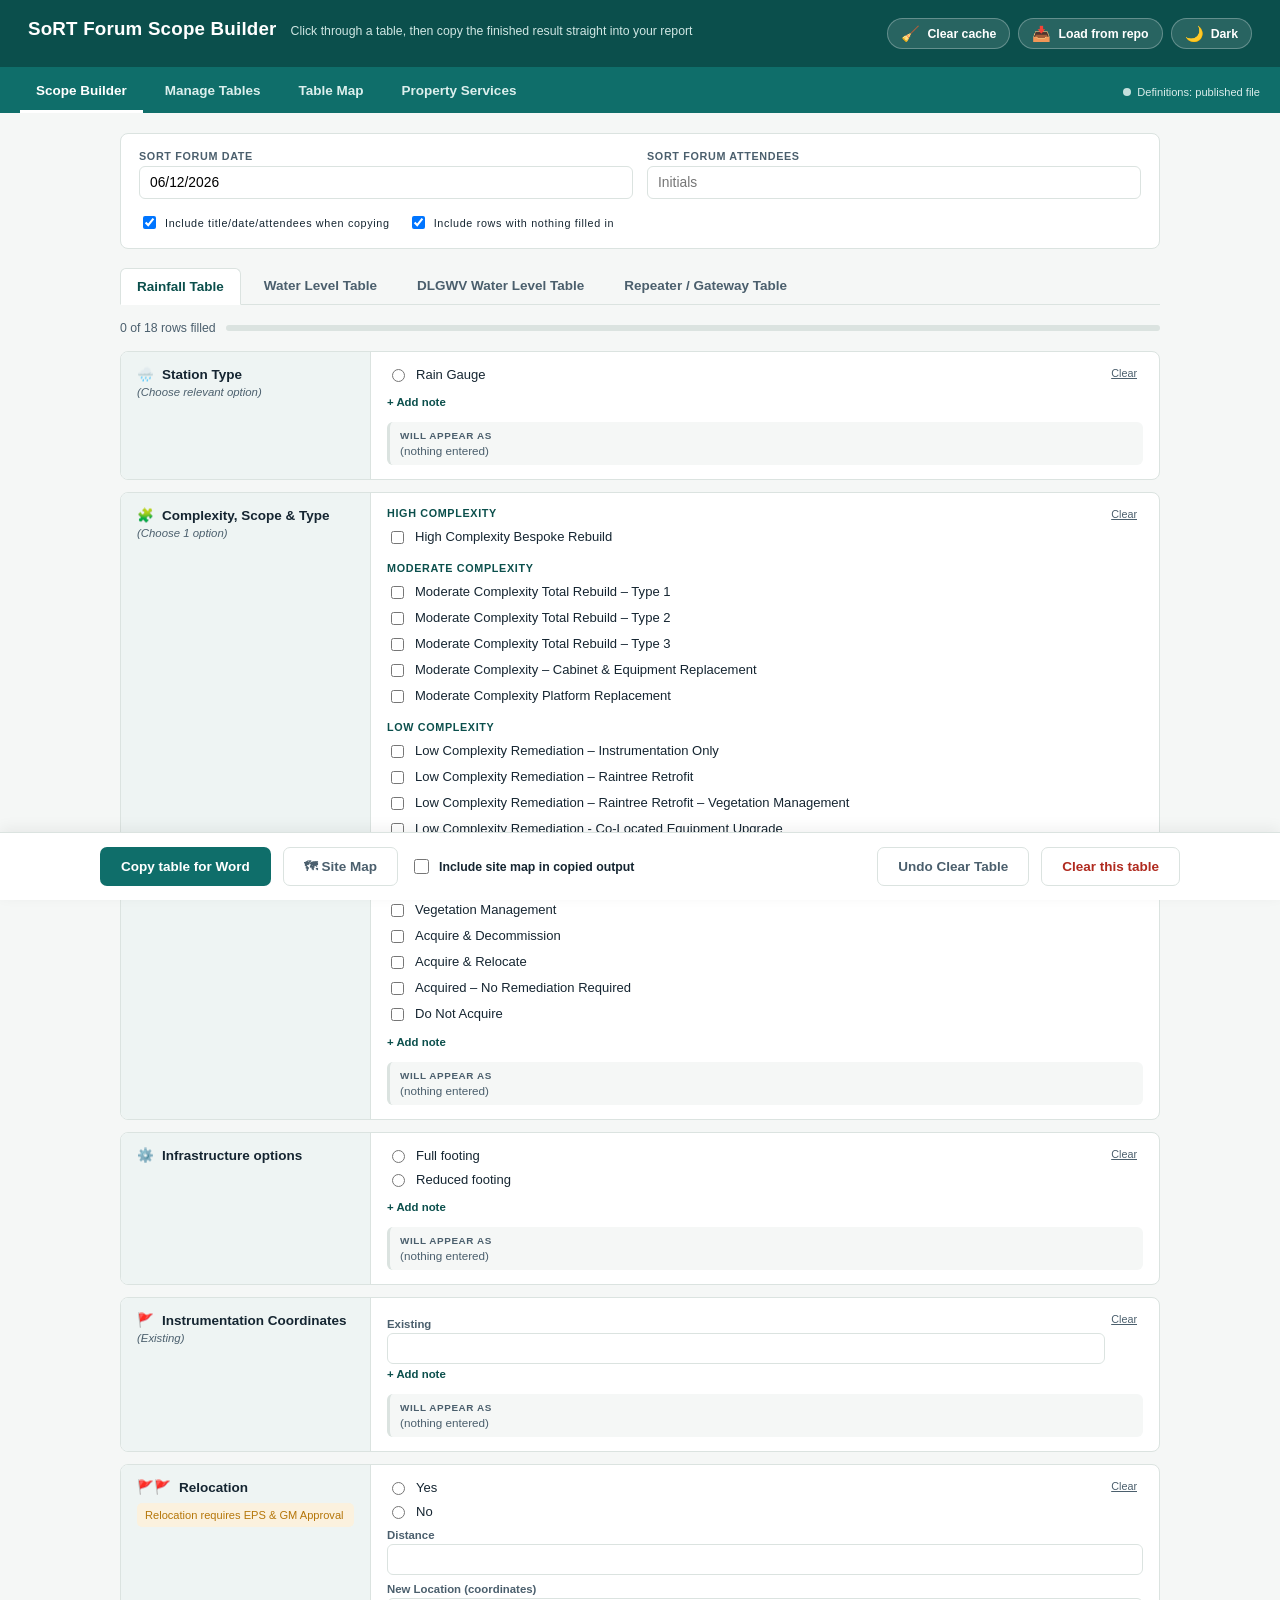
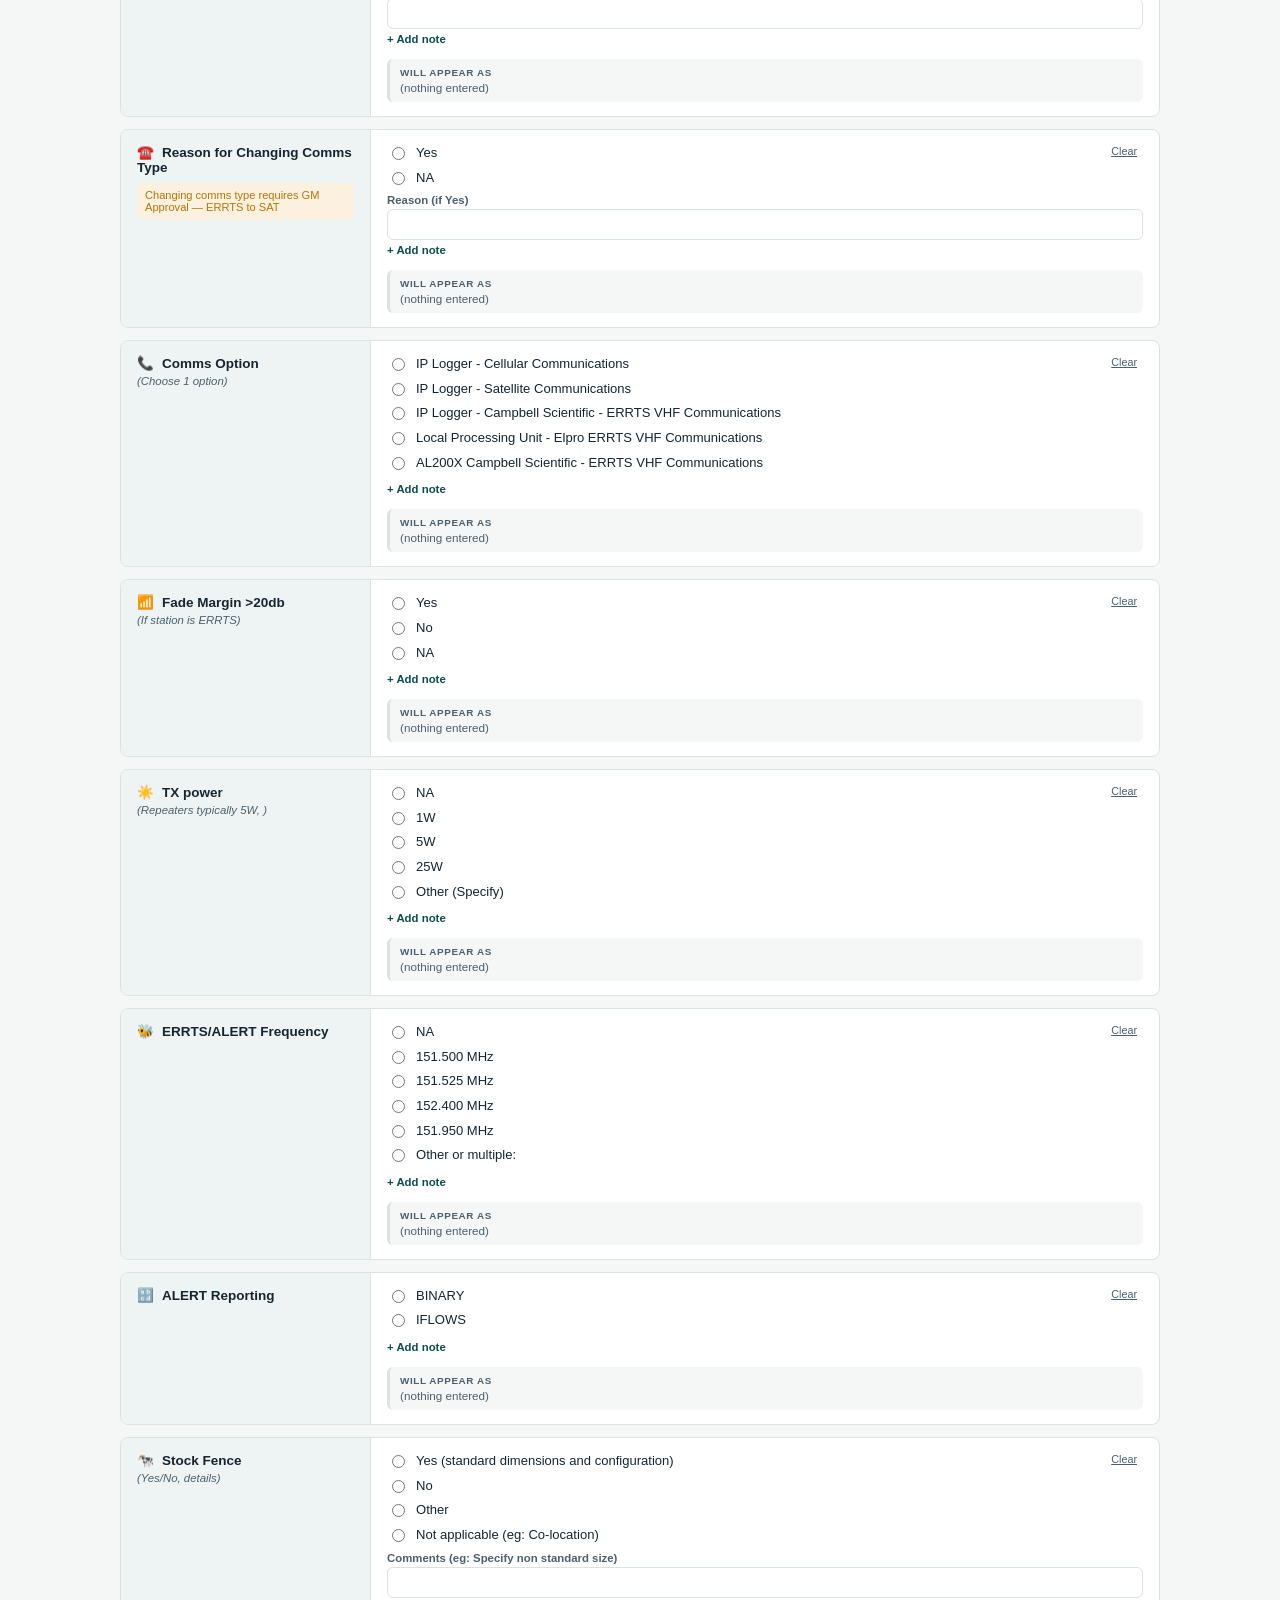
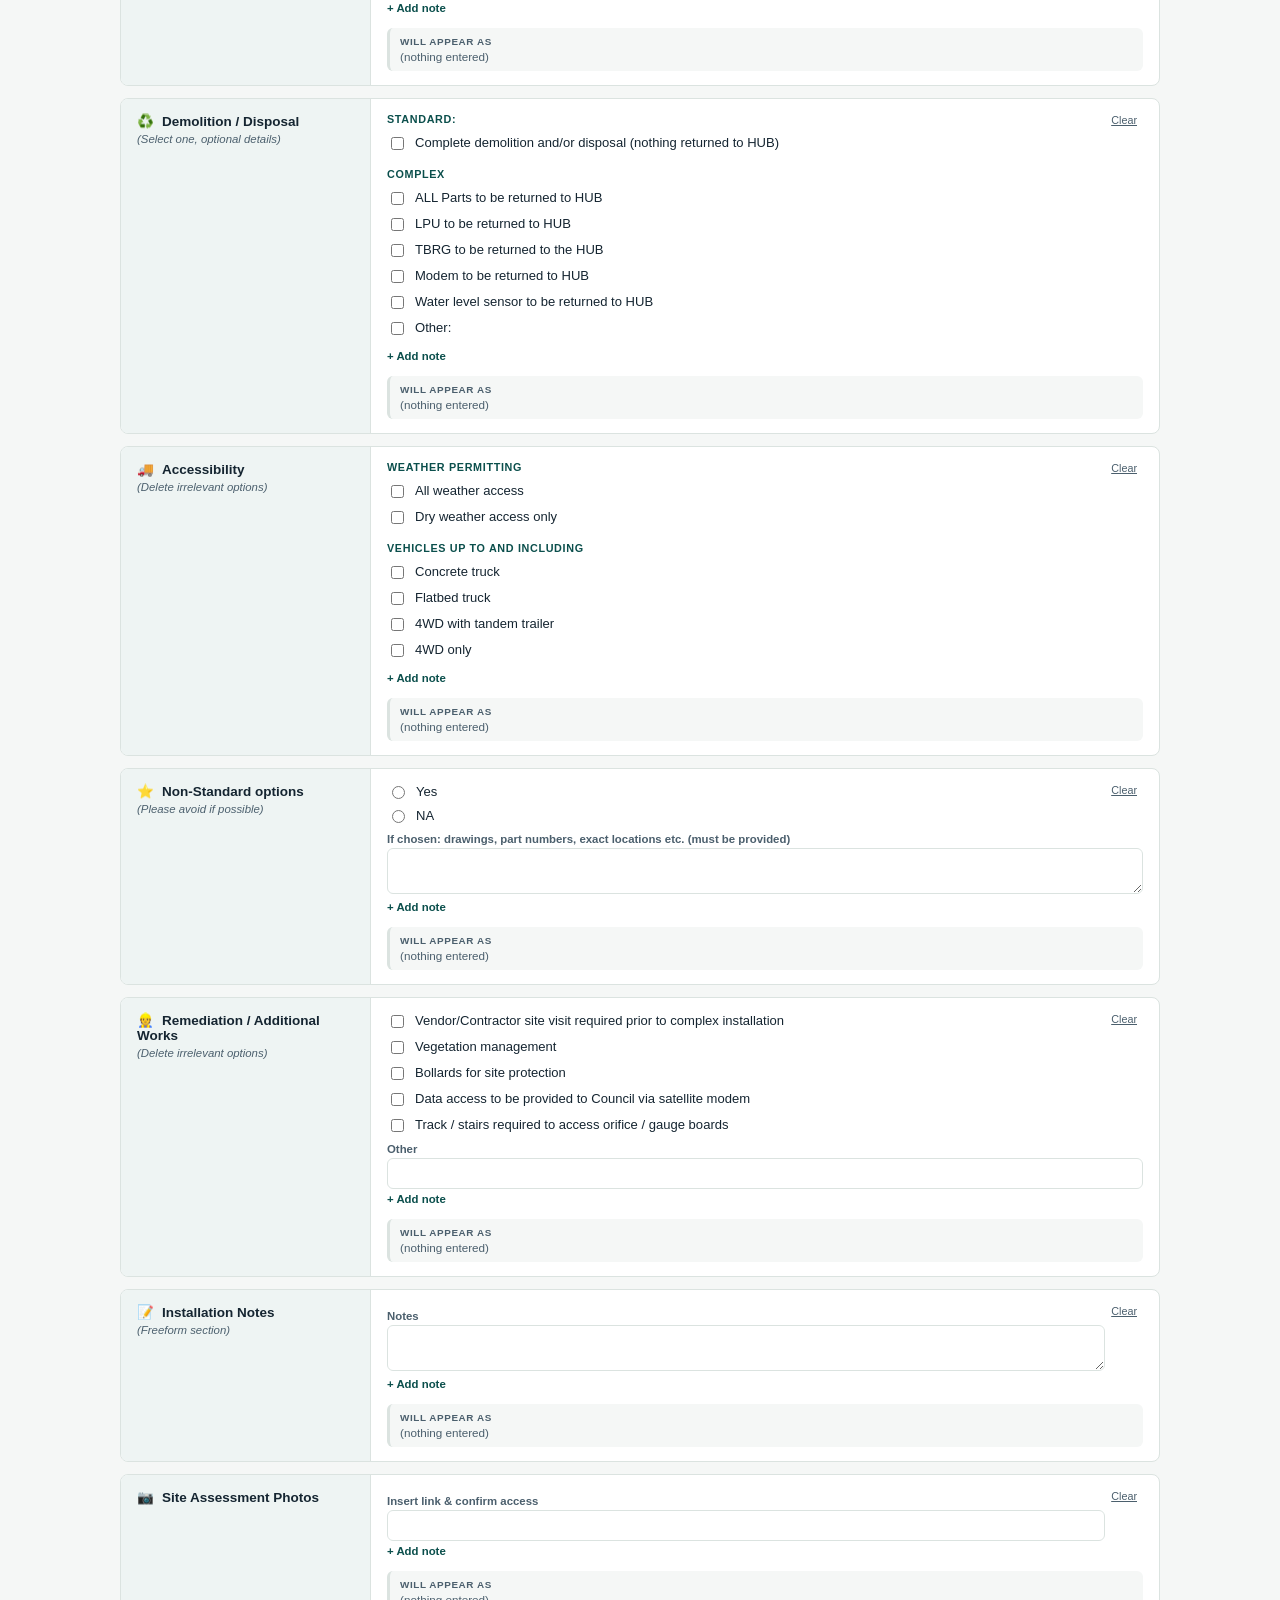
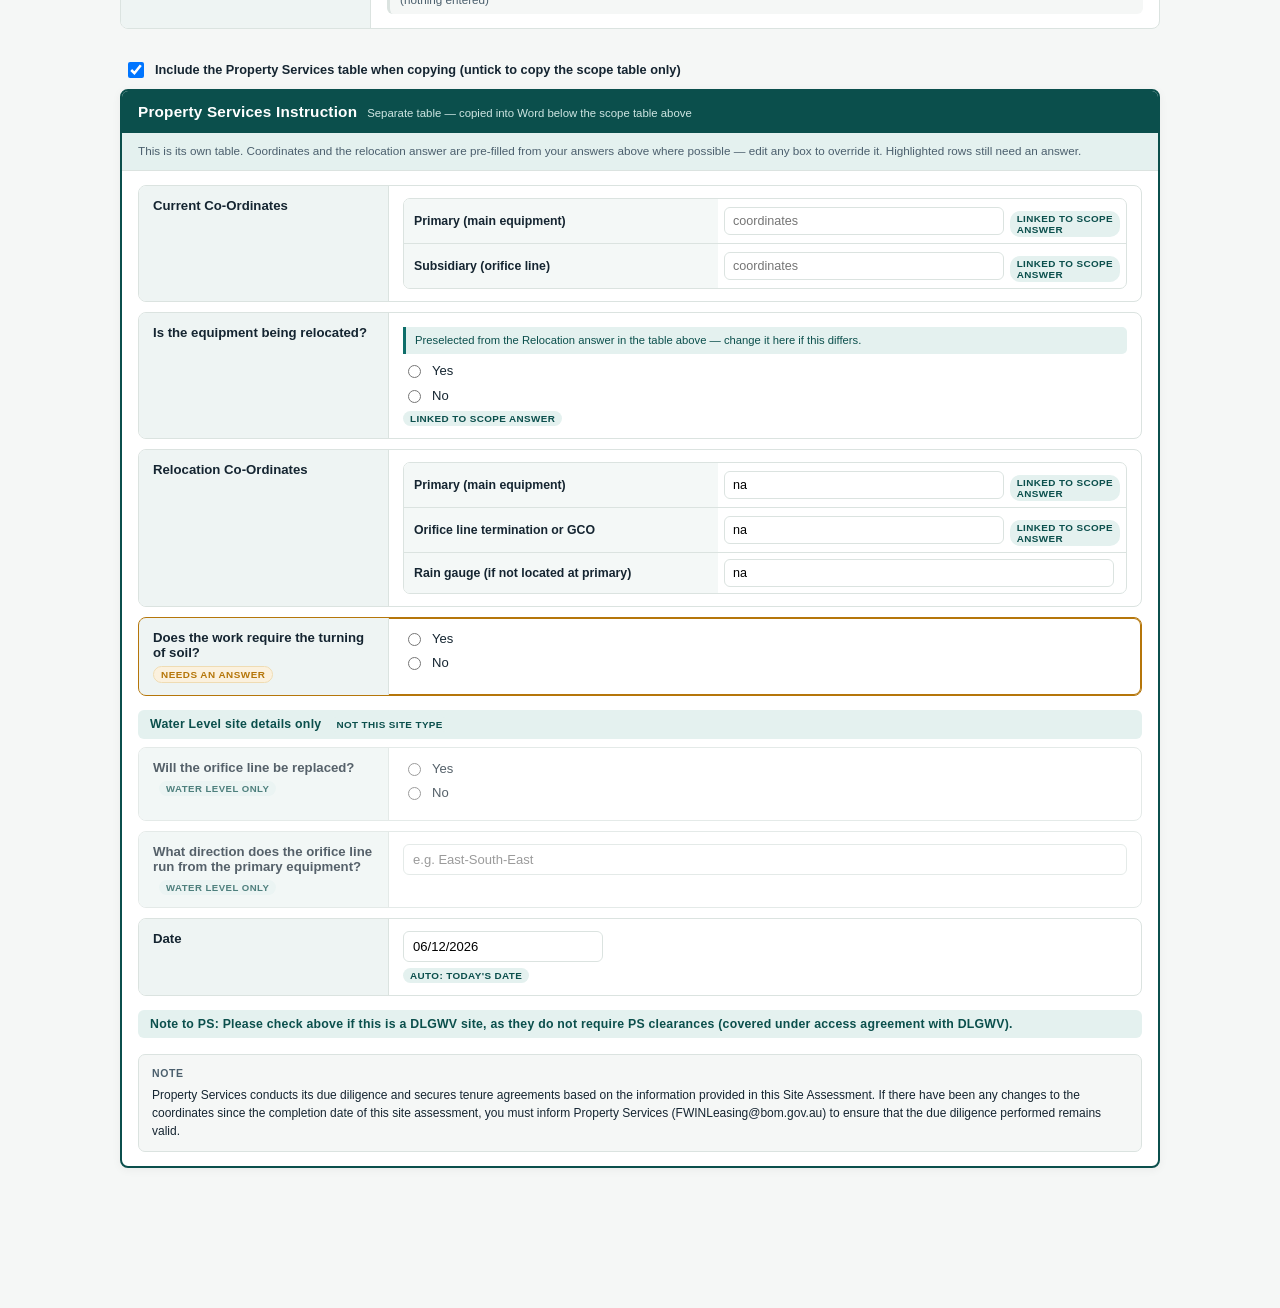
==== commit a4ce0e05: "Add Clear cache and Load from repo buttons to the header Load from repo pulls definitions.json strai" ====
--- a/index.html
+++ b/index.html
@@ -88,7 +88,13 @@
   .header-titles{
     display:flex; align-items:baseline; gap:14px; flex-wrap:wrap; min-width:0;
   }
-  .theme-toggle{
+  /* App-wide actions (Clear cache, Load from repo, theme) — one group, so the
+     header's space-between keeps them together on the right. */
+  .header-actions{
+    display:flex; align-items:center; gap:8px; flex-wrap:wrap; align-self:center;
+  }
+  .theme-toggle,
+  .header-btn{
     appearance:none; cursor:pointer; font-family:inherit; align-self:center;
     display:inline-flex; align-items:center; gap:7px;
     background:rgba(255,255,255,.12); color:#fff;
@@ -96,9 +102,32 @@
     padding:7px 13px; border-radius:999px; font-size:.82rem; font-weight:600;
     transition:background .15s ease, border-color .15s ease;
   }
-  .theme-toggle:hover{ background:rgba(255,255,255,.22); border-color:rgba(255,255,255,.5); }
-  .theme-toggle:focus-visible{ outline:2px solid #fff; outline-offset:2px; }
-  .theme-toggle-icon{ font-size:1rem; line-height:1; }
+  .theme-toggle:hover,
+  .header-btn:hover{ background:rgba(255,255,255,.22); border-color:rgba(255,255,255,.5); }
+  .theme-toggle:focus-visible,
+  .header-btn:focus-visible{ outline:2px solid #fff; outline-offset:2px; }
+  .theme-toggle-icon,
+  .header-btn-icon{ font-size:1rem; line-height:1; }
+  .header-btn:disabled,
+  .header-btn:disabled:hover{
+    cursor:progress; opacity:.7;
+    background:rgba(255,255,255,.12); border-color:rgba(255,255,255,.28);
+  }
+
+  /* Feedback for the header actions. Fixed (not inside the sticky block, whose
+     overflow would clip it) and hung just under the nav bar, clear of the
+     source chip — see appToast(). */
+  .app-toast{
+    position:fixed; z-index:55;          /* above the sticky block + toolbar, below modals (60) */
+    right:16px; top:var(--app-toast-top, 72px);
+    max-width:min(440px, calc(100vw - 32px));
+    background:var(--card); color:var(--ink);
+    border:1px solid var(--line); border-left:4px solid var(--accent);
+    border-radius:var(--radius); padding:10px 14px;
+    font-size:.85rem; line-height:1.45; cursor:pointer;
+    box-shadow:0 8px 24px rgba(0,0,0,.18);
+  }
+  .app-toast.is-error{ border-left-color:var(--danger); }
 
   /* ---- top-level mode nav + data source bar ---- */
   .mode-nav{
@@ -612,13 +641,27 @@
     header.app-header{ padding:11px 16px; }
     header.app-header h1{ font-size:1.05rem; }
     header.app-header .sub{ display:none; }
-    .theme-toggle{ padding:5px 11px; font-size:.78rem; }
+    .theme-toggle,
+    .header-btn{ padding:5px 11px; font-size:.78rem; }
     .mode-nav{ padding:0 12px; gap:0; }
     .mode-btn{ padding:9px 10px; font-size:.84rem; }
     .sticky-builder{ padding:12px 16px 10px; }
     .meta-card{ padding:11px 13px; gap:9px; margin-bottom:11px; }
     .tabs{ margin-bottom:10px; }
     .tab-btn{ padding:8px 12px; font-size:.85rem; }
+  }
+  /* Narrow screens: the header buttons go icon-only so they stay on the title's
+     line (with labels they need ~600px). The labels are only visually hidden —
+     still the accessible name, and each button's tooltip says what it does. */
+  @media (max-width: 600px){
+    .theme-toggle,
+    .header-btn{ padding:5px 6px; }
+    .header-actions{ gap:4px; }
+    .header-btn .header-btn-label,
+    .theme-toggle .theme-toggle-label{
+      position:absolute; width:1px; height:1px; margin:-1px; padding:0; border:0;
+      overflow:hidden; clip:rect(0 0 0 0); clip-path:inset(50%); white-space:nowrap;
+    }
   }
 
   /* ===================== COORDINATE VALIDATION HINTS (§3) ===================== */
@@ -931,10 +974,21 @@
     <h1>SoRT Forum Scope Builder</h1>
     <div class="sub">Click through a table, then copy the finished result straight into your report</div>
   </div>
-  <button type="button" id="themeToggle" class="theme-toggle" aria-label="Switch to dark mode" aria-pressed="false" title="Toggle dark mode">
-    <span class="theme-toggle-icon" aria-hidden="true">🌙</span>
-    <span class="theme-toggle-label">Dark</span>
-  </button>
+  <!-- App-wide actions, available on every tab (§ HEADER ACTIONS in the script). -->
+  <div class="header-actions">
+    <button type="button" id="clearCacheBtn" class="header-btn" title="Clear what SoRT has saved in this browser and reload it fresh from the server">
+      <span class="header-btn-icon" aria-hidden="true">🧹</span>
+      <span class="header-btn-label">Clear cache</span>
+    </button>
+    <button type="button" id="loadRepoBtn" class="header-btn" title="Load the latest definitions from the GitHub repo">
+      <span class="header-btn-icon" aria-hidden="true">📥</span>
+      <span class="header-btn-label">Load from repo</span>
+    </button>
+    <button type="button" id="themeToggle" class="theme-toggle" aria-label="Switch to dark mode" aria-pressed="false" title="Toggle dark mode">
+      <span class="theme-toggle-icon" aria-hidden="true">🌙</span>
+      <span class="theme-toggle-label">Dark</span>
+    </button>
+  </div>
 </header>
 
 <nav class="mode-nav">
@@ -972,6 +1026,9 @@
   </div>
 
 </div><!-- /.sticky-top -->
+
+<!-- Feedback for the header actions (Clear cache / Load from repo). -->
+<div class="app-toast" id="appToast" role="status" aria-live="polite" hidden></div>
 
 <div class="wrap" id="wrap">
 
@@ -1130,8 +1187,25 @@
 const REMOTE_ON = !!(SUPABASE.url && SUPABASE.anonKey);
 let remoteVersion = null;   // version of the row we last loaded (optimistic-lock check)
 
+/* ===================== GITHUB REPO ("Load from repo") =====================
+   Where the header's "Load from repo" button reads definitions.json — the copy
+   people edit on github.com. It only LOADS it into this browser (like Import):
+   nothing reaches the central store until someone clicks Publish. Two routes,
+   tried in order (see fetchDefsFromGithub):
+     • the GitHub contents API — the branch as it is right now, but anonymous
+       callers share 60 requests an hour per network address;
+     • raw.githubusercontent.com — the fallback when the API refuses or is
+       blocked; its CDN can serve a copy up to 5 minutes old.                  */
+const GITHUB_REPO = {
+  owner:     "cdomotor-g",
+  repo:      "SoRT",
+  branch:    "main",
+  path:      DEFINITIONS_FILE,    // path of the definitions file inside the repo
+  timeoutMs: 15000                // per route, so a blocked host can't hang the button
+};
+
 let defs = null;          // active definitions used by the builder + editor
-let defsOrigin = "none";  // "file" | "url" | "local" | "imported" | "none"
+let defsOrigin = "none";  // "remote" | "file" | "url" | "local" | "imported" | "repo" | "none"
 let mode = "builder";     // "builder" | "manage"
 
 /* ===================== DEFINITION HELPERS ===================== */
@@ -2315,6 +2389,9 @@
 
   const issues = collectIssues();
   const hasDraft = REMOTE_ON && !!localStorage.getItem(LS_DEFS);
+  // The definitions on screen exist only in this browser (edited, imported or
+  // loaded from GitHub) — so the saved draft IS what is showing, not a leftover.
+  const unpublished = ["local", "imported", "repo"].includes(defsOrigin);
   const actions = REMOTE_ON
     ? `<button class="btn btn-primary" id="btnPublish">Publish to central store</button>
        <button class="btn btn-secondary" id="btnReloadRemote">Reload latest</button>
@@ -2328,14 +2405,15 @@
     ? `<div class="admin-note">
          Changes are saved in <b>this browser</b> as you type. Click <b>Publish to central store</b>
          to share them — everyone else picks up the update automatically the next time they open the app.
-         ${defsOrigin === "local" ? `<b>You have unpublished changes.</b>` : ""}
+         ${defsOrigin === "repo" ? `<b>These definitions were loaded from GitHub and are not published yet.</b>`
+           : unpublished ? `<b>You have unpublished changes.</b>` : ""}
        </div>`
     : `<div class="admin-note">
          <b>Heads up:</b> changes here are saved in <b>this browser only</b>. When you are happy,
          click <b>Export JSON</b> and upload the file to your shared location (SharePoint / on-prem)
          as <code>${escapeHtml(DEFINITIONS_FILE)}</code> so the whole team gets the update.
        </div>`;
-  const draftBanner = (hasDraft && defsOrigin !== "local")
+  const draftBanner = (hasDraft && !unpublished)
     ? `<div class="admin-note">
          You have an <b>unpublished draft</b> saved in this browser from a previous session.
          <button class="mini-btn" id="btnResumeDraft">Resume draft</button>
@@ -3367,14 +3445,80 @@
   boot(true);
 }
 
-async function fetchDefs(url){
-  const res = await fetch(url, { cache:"no-store" });
+async function fetchDefs(url, init){
+  const res = await fetch(url, Object.assign({ cache:"no-store" }, init));
   if(!res.ok) throw new Error("HTTP " + res.status);
   const json = await res.json();
   if(!json || typeof json !== "object" || !Array.isArray(json.tables)){
     throw new Error("not a valid definitions file");
   }
   return json;
+}
+
+/* ---- Load from repo (header button) ----
+   definitions.json straight from GitHub (see GITHUB_REPO). The API route reads
+   the branch as it is right now; the raw CDN is the fallback, with a throwaway
+   query so no cache in between can answer for it. */
+function githubDefinitionRoutes(){
+  const g = GITHUB_REPO;
+  const seg = s => String(s).split("/").map(encodeURIComponent).join("/");
+  return [
+    { via:"api", label:"GitHub API",
+      url:`https://api.github.com/repos/${seg(g.owner)}/${seg(g.repo)}/contents/${seg(g.path)}?ref=${encodeURIComponent(g.branch)}`,
+      init:{ headers:{ Accept:"application/vnd.github.raw" } } },   // the file itself, not the JSON envelope
+    { via:"raw", label:"raw.githubusercontent.com",
+      url:`https://raw.githubusercontent.com/${seg(g.owner)}/${seg(g.repo)}/${seg(g.branch)}/${seg(g.path)}?nocache=${Date.now()}` }
+  ];
+}
+
+// The first route that returns a valid definitions document wins. Each one is
+// bounded by GITHUB_REPO.timeoutMs; if none works, the error gives every
+// route's reason.
+async function fetchDefsFromGithub(){
+  const failures = [];
+  for(const route of githubDefinitionRoutes()){
+    const ctrl = (typeof AbortController !== "undefined") ? new AbortController() : null;
+    const timer = ctrl ? setTimeout(()=> ctrl.abort(), GITHUB_REPO.timeoutMs) : null;
+    try{
+      const doc = await fetchDefs(route.url, Object.assign({}, route.init, ctrl ? { signal: ctrl.signal } : {}));
+      return { doc, via: route.via };
+    }catch(e){
+      const why = (e && e.name === "AbortError")
+        ? "no response within " + Math.round(GITHUB_REPO.timeoutMs / 1000) + " s"
+        : (e && e.message) || String(e);
+      failures.push(route.label + ": " + why);
+    }finally{
+      if(timer) clearTimeout(timer);
+    }
+  }
+  throw new Error(failures.join("; "));
+}
+
+async function loadFromGithub(){
+  // Unpublished edits (applied, or waiting as a draft) are the one thing this
+  // can lose, so ask first — unless the copy in this browser is itself an
+  // untouched repo load (any edit re-labels it "local").
+  if(localStorage.getItem(LS_DEFS) && defsOrigin !== "repo" &&
+     !confirm("Load the latest definitions from GitHub?\n\nThis replaces the unpublished definition edits saved in this browser.")) return;
+  setHeaderBusy(loadRepoBtn, "Loading…");
+  try{
+    const { doc, via } = await fetchDefsFromGithub();
+    clearTimeout(persistTimer);          // a pending autosave must not re-label it "local"
+    applyDefinitions(doc, "repo");       // answers on rows that still exist carry over
+    writeLocal();                        // keep it: an unpublished copy, like an Import…
+    localStorage.removeItem(LS_URL);     // …which also forgets a remembered URL
+    const g = GITHUB_REPO;
+    appToast(
+      (via === "api" ? "Loaded the latest definitions" : "Loaded the definitions") +
+      ` from GitHub (${g.owner}/${g.repo}, ${g.branch}).` +
+      (via === "api" ? "" : " GitHub’s file cache can be up to 5 minutes behind, so if a change you have just made is missing, try again shortly.") +
+      (REMOTE_ON ? " They are in this browser only — Publish to central store (Manage Tables) to share them." : "")
+    );
+  }catch(err){
+    appToast("Couldn’t load definitions from GitHub — " + err.message, true);
+  }finally{
+    setHeaderBusy(loadRepoBtn, null);
+  }
 }
 
 // Set new definitions from any source and refresh everything.
@@ -3396,6 +3540,7 @@
     file:   ["", "Definitions: published file"],
     url:    ["", "Definitions: loaded from URL"],
     imported:["local", "Definitions: imported file (browser only)"],
+    repo:   ["local", "Definitions: loaded from GitHub (browser only)"],
     local:  ["local", "Definitions: unpublished changes in this browser"],
     none:   ["none", "No definitions loaded"]
   };
@@ -4301,6 +4446,8 @@
   // invisible over aerial imagery, and we never want a server-side maxScale to
   // hide it when zoomed in. High-contrast magenta outline over a 50%-transparent
   // sandy fill, so the bounded reserve reads like the usual QLD Globe view.
+  // The outline traces the OUTSIDE of the whole reserve, not every parcel in it
+  // (A8) — see the three-pass GroupLayer in loadRoadLayer.
   roadOutline: { color: [255, 0, 200, 1], width: 2 },
   // Sandy fill for the area bounded by the road reserve (A1). Alpha 0.5 so the
   // aerial imagery still reads through it — this is a client-side render choice
@@ -4322,6 +4469,22 @@
   // actually live) is tried first. If nothing resolves the road layer is
   // WITHHELD and a banner is shown — never full unfiltered cadastre (§5).
   roadFieldCandidates: ["parcel_typ","parcel_type","tenure","feat_name","segpar_typ"],
+  // A road reserve does not stop at the kerb line of the next street, but the
+  // DCDB's road parcels do: every INTERSECTION is held as its OWN parcel, typed
+  // "Unlinked parcel or inter[section]" with alias_name listing the streets that
+  // meet there — a type the '%ROAD%' filter above never matches. So every
+  // intersection drew as an unfilled hole boxed in by the road parcels that
+  // stopped at it, reading as "not road reserve" when it plainly is (A8, the
+  // reported defect). This second pattern is probed and validated on the SAME
+  // field, exactly like the road one, and only ORed into the filter when it
+  // matches — a service with no such parcel type behaves exactly as before.
+  roadIntersectionPattern: "%INTER%",
+  // Sanity cap on that pattern: intersections are always a fraction of the road
+  // parcels around them (Millmerran: 43 intersections against 78 road parcels).
+  // A candidate matching far more than the roads is not an intersection type, so
+  // it is rejected rather than allowed to paint the rest of the cadastre as road
+  // reserve — the same "a count is not proof" discipline as the road filter.
+  roadIntersectionMaxRatio: 3,
   // Half-width (km) of the site envelope used to validate road-filter candidates.
   roadProbeKm: 2,
   attribution: "© State of Queensland (Department of Natural Resources and Mines) — CC BY 4.0",
@@ -4344,10 +4507,19 @@
   // this scale and show a "zoom in" hint instead of silently rendering nothing
   // (§4.6). ~1:20,000. Confirm against each sublayer's own Min/Max scale in ?f=json.
   dynamicMinScale: 20000,
+  // How many times fitView may re-issue its framing before giving up (A9). The
+  // first pass can be lost to the container re-measure as the modal un-hides; the
+  // spare passes are what make the re-centre on open actually stick.
+  frameAttempts: 3,
   // Every external call is bounded (§4.3). Nothing may block the modal forever.
   // 8 s per QLD call / layer / view; the Esri bundle is a much larger download so
   // it gets a little more headroom — still bounded, still bannered on expiry.
-  timeouts: { esri: 12000, meta: 8000, layer: 8000, view: 8000 }
+  // `settle` bounds the wait for the view to stop moving between framing passes.
+  // Kept short on purpose: the framing goTos are animate:false, so a settle that
+  // has not happened in this long is not going to, and fitView is awaited before
+  // the "Loading map…" overlay clears — frameAttempts × settle is the worst the
+  // re-frame loop can add to an open.
+  timeouts: { esri: 12000, meta: 8000, layer: 8000, view: 8000, settle: 1500 }
 };
 
 const PIN_RGB = {
@@ -4413,6 +4585,10 @@
   // the `interacting` watch, which is not gated).
   captureBusy: 0,
   building: false,
+  // Set while captureOffscreen has the module's view/layers/diag pointed at its
+  // OWN throwaway view; calling it hands the interactive view straight back (A9).
+  // openSiteMap does exactly that, so the modal is never framed on a throwaway.
+  offscreenRestore: null,
   // In-app diagnostics (§6). The user has no DevTools, so every external
   // dependency reports its own outcome here and nothing is console-only.
   diag: null
@@ -4626,10 +4802,11 @@
           "esri/Map","esri/views/MapView",
           "esri/layers/ImageryLayer","esri/layers/ImageryTileLayer",
           "esri/layers/MapImageLayer","esri/layers/TileLayer","esri/layers/FeatureLayer",
+          "esri/layers/GroupLayer",
           "esri/Graphic","esri/core/reactiveUtils","esri/config",
           "esri/widgets/DistanceMeasurement2D"
-        ], (Map,MapView,ImageryLayer,ImageryTileLayer,MapImageLayer,TileLayer,FeatureLayer,Graphic,reactiveUtils,esriConfig,DistanceMeasurement2D)=>{
-          siteMap.esri = { Map,MapView,ImageryLayer,ImageryTileLayer,MapImageLayer,TileLayer,FeatureLayer,Graphic,reactiveUtils,esriConfig,DistanceMeasurement2D };
+        ], (Map,MapView,ImageryLayer,ImageryTileLayer,MapImageLayer,TileLayer,FeatureLayer,GroupLayer,Graphic,reactiveUtils,esriConfig,DistanceMeasurement2D)=>{
+          siteMap.esri = { Map,MapView,ImageryLayer,ImageryTileLayer,MapImageLayer,TileLayer,FeatureLayer,GroupLayer,Graphic,reactiveUtils,esriConfig,DistanceMeasurement2D };
           resolve(siteMap.esri);
         }, reject);
       };
@@ -4689,6 +4866,41 @@
   return (json && typeof json.count === "number") ? json.count : null;
 }
 
+/* Extend a resolved road filter with the DCDB's INTERSECTION parcels (§5, A8).
+   Probed on the same field and in the same scope the road count was resolved in,
+   and adopted only when it matches without swamping the roads (roadIntersection-
+   MaxRatio) — otherwise `hit` is returned untouched, so a service that has no
+   such parcel type keeps exactly the filter it had before. Never throws: a failed
+   probe just leaves the intersections out and says so in the diagnostics. */
+async function addRoadIntersections(base, hit, env, T){
+  const where = "UPPER(" + hit.field + ") LIKE '" + SITE_MAP_CONFIG.roadIntersectionPattern + "'";
+  const scope = env ? "within ~" + SITE_MAP_CONFIG.roadProbeKm + " km of the site" : "state-wide";
+  let count = null;
+  try{ count = await countRoadParcels(base, where, env, T); }
+  catch(e){ diagLog("Road-intersection probe failed (" + (e.message||"error") + ") — intersections left out."); return hit; }
+  if(!(count > 0)){
+    diagLog("No intersection parcels matched " + where + " " + scope + " — intersections left out of the road reserve.");
+    return hit;
+  }
+  if(hit.count > 0 && count > hit.count * SITE_MAP_CONFIG.roadIntersectionMaxRatio){
+    diagLog("Ignoring the intersection pattern: " + count + " matches against " + hit.count +
+            " road parcels " + scope + " is too many to be intersections.");
+    return hit;
+  }
+  hit.where = "(" + hit.where + ") OR (" + where + ")";
+  hit.intersections = count;
+  diagLog("Road intersections included: " + where + " matched " + count + " parcels " + scope + ".");
+  return hit;
+}
+
+// How the resolved filter reads in the diagnostics, including the intersections
+// when they were adopted (so "did the intersections come in?" is answerable from
+// a copied report alone).
+function roadFilterNote(hit, countNote){
+  return hit.field + " LIKE '%ROAD%' (" + countNote + ")" +
+    (hit.intersections ? " + " + hit.intersections + " intersection parcels" : "");
+}
+
 async function resolveRoadWhere(){
   const base = SITE_MAP_CONFIG.cadastre + "/" + SITE_MAP_CONFIG.cadastreParcelsSublayer;
   const T = SITE_MAP_CONFIG.timeouts.meta;
@@ -4729,8 +4941,10 @@
     const local = await countAll(env);
     const hit = local.find(r=> r.count > 0);
     if(hit){
-      setDiag("cadastre", { status:"resolved", resolved: hit.field + " LIKE '%ROAD%' (" + hit.count + " parcels within ~" + km + " km of the site)" },
-        "Road filter resolved: UPPER(" + hit.field + ") LIKE '%ROAD%' matched " + hit.count + " parcels within ~" + km + " km of the site.");
+      await addRoadIntersections(base, hit, env, T);   // fill the intersections too (A8)
+      setDiag("cadastre", { status:"resolved", resolved: roadFilterNote(hit, hit.count + " parcels within ~" + km + " km of the site") },
+        "Road filter resolved: UPPER(" + hit.field + ") LIKE '%ROAD%' matched " + hit.count + " parcels within ~" + km + " km of the site" +
+        (hit.intersections ? ", plus " + hit.intersections + " intersection parcels" : "") + ".");
       return hit;
     }
     diagLog("No candidate field matched road parcels within ~" + km + " km of the site — falling back to state-wide counts.");
@@ -4742,9 +4956,11 @@
   let best = null;
   wide.forEach(r=>{ if(r.count > 0 && (!best || r.count > best.count)) best = r; });
   if(best){
+    await addRoadIntersections(base, best, null, T);   // fill the intersections too (A8)
     const localNote = env ? " (none within ~" + km + " km of the site — the outline may not be visible at this location)" : "";
-    setDiag("cadastre", { status:"resolved", resolved: best.field + " LIKE '%ROAD%' (" + best.count + " parcels state-wide" + localNote + ")" },
-      "Road filter resolved from state-wide counts: UPPER(" + best.field + ") LIKE '%ROAD%' matched " + best.count + " parcels" + localNote + ".");
+    setDiag("cadastre", { status:"resolved", resolved: roadFilterNote(best, best.count + " parcels state-wide" + localNote) },
+      "Road filter resolved from state-wide counts: UPPER(" + best.field + ") LIKE '%ROAD%' matched " + best.count + " parcels" + localNote +
+      (best.intersections ? ", plus " + best.intersections + " intersection parcels" : "") + ".");
     return best;
   }
   setDiag("cadastre", { status:"failed", note:"schema read, but no candidate field returned road parcels" },
@@ -5072,7 +5288,27 @@
    and NO scale ceiling, so it is legible over aerial imagery and never hidden by
    a server-side maxScale when zoomed in (the reported symptom). Falls back to a
    MapImageLayer with the same outline renderer if the FeatureLayer path is
-   unavailable. Never renders unfiltered cadastre — the filter must resolve first. */
+   unavailable. Never renders unfiltered cadastre — the filter must resolve first.
+
+   A8 — the reserve is drawn as ONE reserve, not as the pile of parcels it is
+   stored as. The DCDB holds a road corridor as a parcel per block plus a parcel
+   per intersection, so outlining each parcel drew a magenta line ACROSS the road
+   at every intersection and boxed the intersection off from the corridor it is
+   part of: users read those internal seams as "the intersection is not road
+   reserve". So the group below outlines the OUTSIDE of the whole reserve and
+   nothing else, in three passes over the same filtered source (bottom → top):
+
+     edge — every parcel painted magenta and stroked at twice the outline width,
+            so the stroke overhangs each parcel by `roadOutline.width`;
+     cut  — the same parcels erased from the group's own canvas ("destination-out"),
+            which removes the magenta everywhere except that overhang — i.e.
+            everywhere but the OUTSIDE of the union of the parcels. Abutting
+            parcels erase each other's shared edge, so the seams go and the
+            reserve reads continuous through every intersection;
+     fill — the sandy wash, at its own alpha so the imagery still reads through.
+
+   The erase is confined to the group (that is what a GroupLayer isolates), so
+   the imagery and contours underneath are untouched. */
 async function loadRoadLayer(map, silent){
   const start = smNow();
   try{
@@ -5086,24 +5322,42 @@
     }
     const roadUrl = SITE_MAP_CONFIG.cadastre + "/" + road.sublayer;
     const outline = SITE_MAP_CONFIG.roadOutline;
-    const roadRenderer = { type:"simple", symbol:{ type:"simple-fill", color: SITE_MAP_CONFIG.roadFill, outline:{ color: outline.color, width: outline.width } } };
-    // Primary: FeatureLayer — client-side symbology we control, no server
-    // maxScale. No outFields: the outline renderer needs no attributes, so the
-    // feature tiles carry geometry only.
+    const fillSym = (color, stroke)=> ({ type:"simple", symbol:{ type:"simple-fill", color, outline: stroke || null } });
+    // Per-parcel symbology, for the MapImageLayer fallback below only: a server-
+    // rendered sublayer cannot do the three-pass trick, so that degraded path
+    // still outlines each parcel (it does at least carry the intersections now).
+    const roadRenderer = fillSym(SITE_MAP_CONFIG.roadFill, { color: outline.color, width: outline.width });
+    // One pass over the filtered source, symbolised for its role in the stack.
+    // No outFields: none of the renderers read an attribute, so the feature tiles
+    // carry geometry only.
+    const roadPass = (renderer, extra)=> new siteMap.esri.FeatureLayer(Object.assign({
+      url: roadUrl,
+      definitionExpression: road.where,
+      opacity: 1,
+      minScale: SITE_MAP_CONFIG.dynamicMinScale, maxScale: 0,   // no zoomed-in ceiling
+      renderer
+    }, extra || {}));
+    // Primary: FeatureLayer passes in a GroupLayer — client-side symbology we
+    // control, no server maxScale, and the reserve outlined as one shape (A8).
     try{
-      const fl = new siteMap.esri.FeatureLayer({
-        url: roadUrl,
-        definitionExpression: road.where,
-        opacity: 1,
-        minScale: SITE_MAP_CONFIG.dynamicMinScale, maxScale: 0,   // no zoomed-in ceiling
-        renderer: roadRenderer
+      // The sandy pass is the one that carries the diagnostics: it is a real
+      // FeatureLayer over the real filter, so "drew 0 features in view" still
+      // catches a filter that resolves and shows nothing.
+      const fill = roadPass(fillSym(SITE_MAP_CONFIG.roadFill, null));
+      await withTimeout(fill.load(), SITE_MAP_CONFIG.timeouts.layer, "Road reserve (cadastre FeatureLayer)");
+      if(fill.capabilities && fill.capabilities.query && fill.capabilities.query.supportsQuery === false) throw new Error("sublayer does not support query");
+      const grp = new siteMap.esri.GroupLayer({
+        title: "Road reserve",
+        layers: [
+          roadPass(fillSym(outline.color, { color: outline.color, width: outline.width * 2 })),
+          roadPass(fillSym([0, 0, 0, 1], null), { blendMode: "destination-out" }),
+          fill
+        ]
       });
-      await withTimeout(fl.load(), SITE_MAP_CONFIG.timeouts.layer, "Road reserve (cadastre FeatureLayer)");
-      if(fl.capabilities && fl.capabilities.query && fl.capabilities.query.supportsQuery === false) throw new Error("sublayer does not support query");
-      siteMap.layers.road = fl; insertLayerOrdered(map, fl, "road");
+      siteMap.layers.road = grp; insertLayerOrdered(map, grp, "road");
       if(!silent){
-        setDiag("road", { status:"applied", ms: Math.round(smNow()-start), note: road.source, mode:"FeatureLayer, magenta outline, maxScale 0" }, "Road reserve applied as FeatureLayer (" + road.source + ") — magenta 2 px outline, no zoomed-in scale ceiling.");
-        reportLayerFirstDraw(fl, "road", "Road reserve", start);
+        setDiag("road", { status:"applied", ms: Math.round(smNow()-start), note: road.source, mode:"FeatureLayer group, outline around the whole reserve, maxScale 0" }, "Road reserve applied as a FeatureLayer group (" + road.source + ") — magenta " + outline.width + " px outline around the reserve as a whole (intersections included, no internal seams), no zoomed-in scale ceiling.");
+        reportLayerFirstDraw(fill, "road", "Road reserve", start);
       }
       return;
     }catch(eFeat){
@@ -5611,8 +5865,11 @@
 }
 
 /* ---- pin graphics (always on top, in view.graphics) ---- */
-function drawPins(){
-  const view = siteMap.view;
+// `viewArg` lets the off-screen capture draw into ITS OWN view rather than
+// whichever view the module happens to point at (A9) — the module pointer can be
+// handed back to the modal mid-capture.
+function drawPins(viewArg){
+  const view = viewArg || siteMap.view;
   if(!view) return;
   const E = siteMap.esri;
   view.graphics.removeAll();
@@ -5634,21 +5891,55 @@
 // computes against a stale/zero size or is interrupted by the re-show resize —
 // the "map does not re-centre on the new coordinates when re-opened" defect (A3).
 // Never blocks the open: resolves on the first real size or when the bound elapses.
+// `suspended` is part of "on screen": a view whose container was display:none is
+// suspended, and a goTo issued before it comes back is the frame that never lands
+// (A9 — the modal re-opening on the LAST station). Bounded either way, so a view
+// that never wakes cannot hold the open.
 async function whenViewDisplayed(view){
   if(!view || !siteMap.esri) return;
-  if(view.ready && view.width > 0 && view.height > 0) return;
+  const shown = ()=> view.ready && view.width > 0 && view.height > 0 && !view.suspended;
+  if(shown()) return;
   await Promise.race([
-    siteMap.esri.reactiveUtils.whenOnce(()=> view.ready && view.width > 0 && view.height > 0),
+    siteMap.esri.reactiveUtils.whenOnce(shown),
     new Promise(res=> setTimeout(res, SITE_MAP_CONFIG.timeouts.view))
   ]).catch(()=>{});
+}
+
+// Bounded wait for a view to stop moving, so the next frame is not issued into
+// the middle of the previous one (which aborts it and leaves the old centre).
+async function whenViewSettled(view){
+  const E = siteMap.esri;
+  if(!view || !E || !E.reactiveUtils) return;
+  await Promise.race([
+    E.reactiveUtils.whenOnce(()=> view.stationary),
+    new Promise(res=> setTimeout(res, SITE_MAP_CONFIG.timeouts.settle))
+  ]).catch(()=>{});
+}
+
+// Did the frame actually land on the coordinate we asked for? Measured on SCREEN
+// — where the point sits in the viewport — so it needs no unit conversion and
+// scales with the zoom: the target must be within the middle half of the view.
+// Unanswerable (no view geometry yet) counts as landed, so a browser that can't
+// project never spins the re-frame loop below.
+function viewFramedOn(view, lon, lat){
+  try{
+    if(!view.ready || !view.width || !view.height) return true;
+    const pt = new siteMap.esri.Graphic({ geometry:{ type:"point", longitude:lon, latitude:lat } }).geometry;
+    const s = view.toScreen(pt);
+    if(!s || typeof s.x !== "number" || typeof s.y !== "number") return true;
+    return Math.abs(s.x - view.width / 2) <= view.width / 4 &&
+           Math.abs(s.y - view.height / 2) <= view.height / 4;
+  }catch(_){ return true; }
 }
 
 // Fit the view to the active pins, centred on the anchor pin, unless the user
 // has taken manual control of the view (§6.1, §6.2). `opts.force` ignores that
 // manual framing — the modal's open path passes it so a re-open always re-frames
 // on the current pins, whatever the user did to the view last session.
+// `opts.view` frames a view other than the module's (the off-screen capture's own
+// view, which must not follow the module pointer if the modal takes it back, A9).
 async function fitView(opts){
-  const view = siteMap.view;
+  const view = (opts && opts.view) || siteMap.view;
   if(!view) return;
   if(siteMap.userHasAdjustedView && !(opts && opts.force)) return;
   await whenViewDisplayed(view);      // a just-re-shown container has re-measured
@@ -5656,6 +5947,7 @@
   if(!pins.length) return;
   const anchor = pins.find(p=>p.anchor) || pins[0];
   const anchorPoint = { type:"point", longitude:anchor.lon, latitude:anchor.lat };
+  let warnedFar = false;              // the loop below can frame more than once
   const frame = async ()=>{
     if(pins.length === 1){
       await view.goTo({ target: anchorPoint, zoom: 17 }, { animate:false });
@@ -5664,25 +5956,34 @@
       await view.goTo({ target: graphics, center: [anchor.lon, anchor.lat] }, { animate:false, padding: 60 });
       // Guard against a distant pin zooming the site out to an unreadable dot.
       if(view.scale > 25000){
-        siteMapBanner("A pin is far from the site — showing the site at a readable scale. Use “Fit all pins” to see them all.", "warn");
+        if(!warnedFar){
+          warnedFar = true;
+          siteMapBanner("A pin is far from the site — showing the site at a readable scale. Use “Fit all pins” to see them all.", "warn");
+        }
         await view.goTo({ target: anchorPoint, scale: 12000 }, { animate:false });
       }
     }
   };
-  try{
-    await frame();
-  }catch(e){
-    // A goTo issued as the modal un-hides can be interrupted by the re-show resize:
-    // it aborts leaving the OLD centre on screen (the "does not re-centre on reopen"
-    // defect, A3). Wait for the view to stop moving, then frame once more so the new
-    // anchor actually lands. Bounded, and never throws out of framing.
-    try{
-      await Promise.race([
-        siteMap.esri.reactiveUtils.whenOnce(()=> view.stationary),
-        new Promise(res=> setTimeout(res, 3000))
-      ]);
-      await frame();
-    }catch(_){ /* give up quietly — a stale frame is better than a thrown open */ }
+  // Frame, then CONFIRM it landed, and frame again if it did not (A9). Asking
+  // once is not enough: a goTo issued while the modal is still being re-shown
+  // races ArcGIS's own re-measure of the container, and loses — it is aborted or
+  // superseded, and the view keeps the framing of the LAST scoping session, so
+  // the user opens the map on the previous station and has to hunt for their own
+  // pins. Every attempt is bounded and nothing here throws out of framing: worst
+  // case we run out of attempts and leave the view where it was, exactly as
+  // before. `frameAttempts` passes are enough for the resize race; a view that
+  // cannot be framed at all would not be fixed by a fourth.
+  for(let attempt = 0; attempt < SITE_MAP_CONFIG.frameAttempts; attempt++){
+    // A goTo that REJECTED was interrupted and certainly did not land, so it is
+    // retried without asking the view — `viewFramedOn` reports "landed" when it
+    // cannot tell, which must never swallow a known failure.
+    let interrupted = false;
+    try{ await frame(); }
+    catch(_){ interrupted = true; }
+    await whenViewSettled(view);
+    if(!interrupted && viewFramedOn(view, anchor.lon, anchor.lat)) break;
+    diagLog("The map " + (interrupted ? "framing was interrupted" : "did not land") +
+            " on " + formatCoord(anchor.lat, anchor.lon) + " — re-framing.");
   }
   invalidateScreenshot();
 }
@@ -6484,6 +6785,15 @@
 async function openSiteMap(triggerEl){
   const table = activeTable();
   if(!table){ showStatus("No table to map"); return; }
+  // A capture-on-close (§7.6) may be rebuilding the map off-screen right now, and
+  // while it does, the module's view, layers and diagnostics point at ITS
+  // throwaway view (captureOffscreen). Opening on that view frames the throwaway,
+  // and the capture then hands the interactive view back exactly as it was — the
+  // "the map opens where the last scoping session left it" defect (A9). Take the
+  // interactive view back first; the capture works from its own reference and
+  // abandons its picture. This is the FIRST thing the open does, because
+  // everything below reads that state.
+  if(siteMap.offscreenRestore) siteMap.offscreenRestore();
   siteMap.triggerEl = triggerEl || document.activeElement;
   buildSiteMapModal();
   clearSiteMapBanners();
@@ -7047,12 +7357,17 @@
     // off-screen view is laid out, never suspended and drawn from scratch, so it
     // is a retry with an actual reason to succeed — at the cost of falling back to
     // the default framing, which beats pasting no map at all.
+    let superseded = false;
     if(!res && siteMap.view){
       diagLog("Automatic map picture: the live view produced nothing — rebuilding it off-screen.");
-      try{ res = await captureOffscreen(table); }catch(_){ res = null; }
+      try{ res = await captureOffscreen(table); }
+      catch(e){ res = null; superseded = !!(e && e.superseded); }
     }
 
-    autoCaptureFailed = !res;
+    // A picture the user superseded by opening the Site Map is not a failure —
+    // they are framing the next one right now, and closing it schedules a capture.
+    if(superseded){ diagLog("Automatic map picture abandoned — the Site Map was opened while it was being built."); }
+    autoCaptureFailed = !res && !superseded;
     if(res) diagLog("Map picture made automatically (the capture button was not used).");
     return res;
   })().catch((err)=>{
@@ -7152,40 +7467,75 @@
   return view.takeScreenshot();
 }
 
+/* Build a throwaway view off-screen and shoot that (§7.3).
+
+   A9 — this is the capture that used to strand the modal on the previous
+   station. Reusing buildView / drawPins / fitView off-screen means pointing the
+   module's view, map, layers and diagnostics AT THE THROWAWAY for as long as this
+   runs — and capture-on-close runs in the background for several seconds, which
+   is exactly when the user opens the Site Map for their next scoping session.
+   openSiteMap then re-used "the existing view" (the throwaway), framed THAT on
+   the new pins, and the restore below handed the interactive view back untouched:
+   still framed, and still pinned, where the last station was.
+
+   So the swap is now OWNED. `siteMap.offscreenRestore` hands the interactive view
+   back on demand, openSiteMap calls it the moment it opens, and everything here
+   works from its own `offView` reference afterwards rather than from the module
+   pointer. A capture that loses the swap abandons its picture instead of
+   publishing one of a framing the user has already moved on from — closing the
+   modal schedules a fresh one anyway (§7.6). */
 async function captureOffscreen(table){
   const host = document.createElement("div");
   host.style.cssText = "position:fixed;left:-10000px;top:0;width:" + SITE_MAP_CONFIG.offscreenSize.width + "px;height:" + SITE_MAP_CONFIG.offscreenSize.height + "px;";
   document.body.appendChild(host);
-  // Build a throwaway view sharing the module's layer setup.
-  const savedView = siteMap.view, savedMap = siteMap.esriMap, savedLayers = siteMap.layers, savedIds = siteMap.contourIds, savedRendered = siteMap.renderedInterval;
-  const savedDiag = siteMap.diag;   // don't let the throwaway view rewrite the modal's report
+  const saved = { view: siteMap.view, esriMap: siteMap.esriMap, layers: siteMap.layers,
+                  contourIds: siteMap.contourIds, renderedInterval: siteMap.renderedInterval,
+                  diag: siteMap.diag };   // don't let the throwaway rewrite the modal's report
+  let offView = null;
+  const putBack = ()=>{
+    siteMap.view = saved.view; siteMap.esriMap = saved.esriMap; siteMap.layers = saved.layers;
+    siteMap.contourIds = saved.contourIds; siteMap.renderedInterval = saved.renderedInterval;
+    siteMap.diag = saved.diag;
+  };
+  // Idempotent, and only ever acts while this capture still owns the swap.
+  const restore = ()=>{ if(siteMap.offscreenRestore !== restore) return; siteMap.offscreenRestore = null; putBack(); };
+  const superseded = ()=>{
+    const e = new Error("the Site Map was opened while the picture was being built");
+    e.superseded = true; return e;
+  };
+  siteMap.offscreenRestore = restore;
   siteMap.view = null; siteMap.esriMap = null; siteMap.layers = {};
   try{
     await buildView(host, { offscreen: true });
-    drawPins();
+    offView = siteMap.view;
+    // The modal opened while this was building: it already took the interactive
+    // view back, and buildView has just re-pointed the module at the throwaway.
+    // Hand it straight back and get out of the way.
+    if(siteMap.offscreenRestore !== restore){ putBack(); throw superseded(); }
+    drawPins(offView);
     // Off-screen path has no manual view to honour → default auto-fit (§6.1).
     const savedAdjust = siteMap.userHasAdjustedView; siteMap.userHasAdjustedView = false;
-    await fitView();
+    await fitView({ view: offView });
     siteMap.userHasAdjustedView = savedAdjust;
-    const view = siteMap.view;
     // Wait for a settled, un-suspended frame before shooting (A2). The off-screen
     // host is laid out (position:fixed, off-screen) not display:none, so the view
     // is not suspended here — but whenCaptureReady still bounds the wait so a layer
     // stuck retrying (§4.4) can't hang the copy.
-    await whenCaptureReady(view);
-    const pv = pinsInView(view);
-    const shot = await takeViewScreenshot(view);
+    await whenCaptureReady(offView);
+    const pv = pinsInView(offView);
+    const shot = await takeViewScreenshot(offView);
     const dataUrl = await compositeScreenshot(shot, siteMap.renderedInterval);
     const meta = { interval: siteMap.renderedInterval, pinsTotal: pv.total, pinsInView: pv.inside };
+    // Opened while this was drawing → the picture is of a framing the user has
+    // already left. Drop it rather than publish it over the one they are making.
+    if(siteMap.offscreenRestore !== restore) throw superseded();
     siteMap.screenshot = { dataUrl, valid: true, meta, source: "auto", at: Date.now() };
     renderCaptureCard(); renderMapStateChip();
     return { dataUrl, meta };
   } finally {
-    try{ if(siteMap.view) siteMap.view.destroy(); }catch(_){}
+    try{ if(offView) offView.destroy(); }catch(_){}
     host.remove();
-    // Restore the interactive view state (and the modal's diagnostics record).
-    siteMap.view = savedView; siteMap.esriMap = savedMap; siteMap.layers = savedLayers; siteMap.contourIds = savedIds; siteMap.renderedInterval = savedRendered;
-    siteMap.diag = savedDiag;
+    restore();
   }
 }
 
@@ -7259,6 +7609,99 @@
   });
 }
 
+/* ===================== HEADER ACTIONS =====================
+   Two app-wide buttons beside the theme toggle, on every tab:
+     • Load from repo — definitions.json straight from GitHub (loadFromGithub,
+       alongside the other definition sources).
+     • Clear cache — forget what SoRT has saved in this browser and reload the
+       page fresh from the server: the fix for "I'm still seeing the old tables
+       / the old version" on a PC with no DevTools to clear it by hand.       */
+const clearCacheBtn = document.getElementById("clearCacheBtn");
+const loadRepoBtn   = document.getElementById("loadRepoBtn");
+const appToastEl    = document.getElementById("appToast");
+const SS_CACHE_CLEARED = "sort.cacheCleared";   // sessionStorage: say so after the reload
+
+// One message at a time, hung just under the nav bar (wherever the sticky
+// block has put it), so the source chip stays readable; click to dismiss.
+// Errors stay up longer.
+let appToastTimer = null;
+function appToast(msg, isError){
+  const bar = document.querySelector(".mode-nav");
+  if(bar) appToastEl.style.setProperty("--app-toast-top", Math.round(bar.getBoundingClientRect().bottom + 8) + "px");
+  appToastEl.classList.toggle("is-error", !!isError);
+  appToastEl.hidden = false;
+  appToastEl.textContent = msg;
+  clearTimeout(appToastTimer);
+  appToastTimer = setTimeout(()=>{ appToastEl.hidden = true; }, isError ? 12000 : 8000);
+}
+appToastEl.addEventListener("click", ()=>{ clearTimeout(appToastTimer); appToastEl.hidden = true; });
+
+// Disable a header button, and say what it is doing, while its work runs.
+function setHeaderBusy(btn, busyLabel){
+  const label = btn.querySelector(".header-btn-label");
+  if(busyLabel){
+    btn.dataset.idleLabel = label.textContent;
+    label.textContent = busyLabel;
+    btn.setAttribute("aria-busy", "true");
+  }else{
+    if(btn.dataset.idleLabel) label.textContent = btn.dataset.idleLabel;
+    btn.removeAttribute("aria-busy");
+  }
+  btn.disabled = !!busyLabel;
+}
+
+// Only SoRT's own keys: every GitHub Pages site on one account shares an
+// origin, and so one localStorage — a blanket clear() would wipe other apps'
+// data too. The theme is a preference, not a cache, so it stays.
+function clearAppStorage(){
+  const doomed = [];
+  for(let i = 0; i < localStorage.length; i++){
+    const k = localStorage.key(i);
+    if(k && k.indexOf("sort.") === 0 && k !== LS_THEME) doomed.push(k);
+  }
+  doomed.forEach(k=> localStorage.removeItem(k));
+}
+
+// Fetch the page itself past the HTTP cache (`cache:"reload"` goes to the
+// network AND stores the fresh copy), so the reload after it can't be handed a
+// stale index.html by the browser or a proxy. Bounded, and a failure (file://,
+// offline) is ignored: the reload happens either way.
+function refreshPageCache(){
+  const fresh = fetch(location.href.split("#")[0], { cache:"reload" })
+    .then(r=> r.arrayBuffer());          // read to the end, so the copy is cached whole
+  return withTimeout(fresh, 8000, "The page refresh").catch(()=>{});
+}
+
+async function clearAppCache(){
+  if(!confirm(
+    "Clear the cache and reload?\n\n" +
+    "This deletes what SoRT has saved in this browser — unpublished definition edits and any " +
+    "remembered definitions URL — and reloads the app fresh from the server. Anything filled in " +
+    "on this page will be cleared.\n\n" +
+    (REMOTE_ON ? "The published definitions in the central store are not affected."
+               : "The published " + DEFINITIONS_FILE + " is not affected.")
+  )) return;
+  setHeaderBusy(clearCacheBtn, "Clearing…");
+  clearTimeout(persistTimer);            // a pending autosave would write the draft straight back
+  try{ clearAppStorage(); }
+  catch(e){ console.warn("Could not clear saved data", e); }
+  await refreshPageCache();
+  try{ sessionStorage.setItem(SS_CACHE_CLEARED, "1"); }catch(_){}
+  location.reload();
+}
+
+loadRepoBtn.title = `Load the latest definitions from GitHub (${GITHUB_REPO.owner}/${GITHUB_REPO.repo}, ${GITHUB_REPO.branch})`;
+loadRepoBtn.addEventListener("click", loadFromGithub);
+clearCacheBtn.addEventListener("click", clearAppCache);
+
+// Back from a Clear cache reload: say it worked (otherwise it just looks reloaded).
+try{
+  if(sessionStorage.getItem(SS_CACHE_CLEARED)){
+    sessionStorage.removeItem(SS_CACHE_CLEARED);
+    appToast("Cache cleared — SoRT was reloaded fresh from the server.");
+  }
+}catch(_){}
+
 boot();
 </script>
 </body>
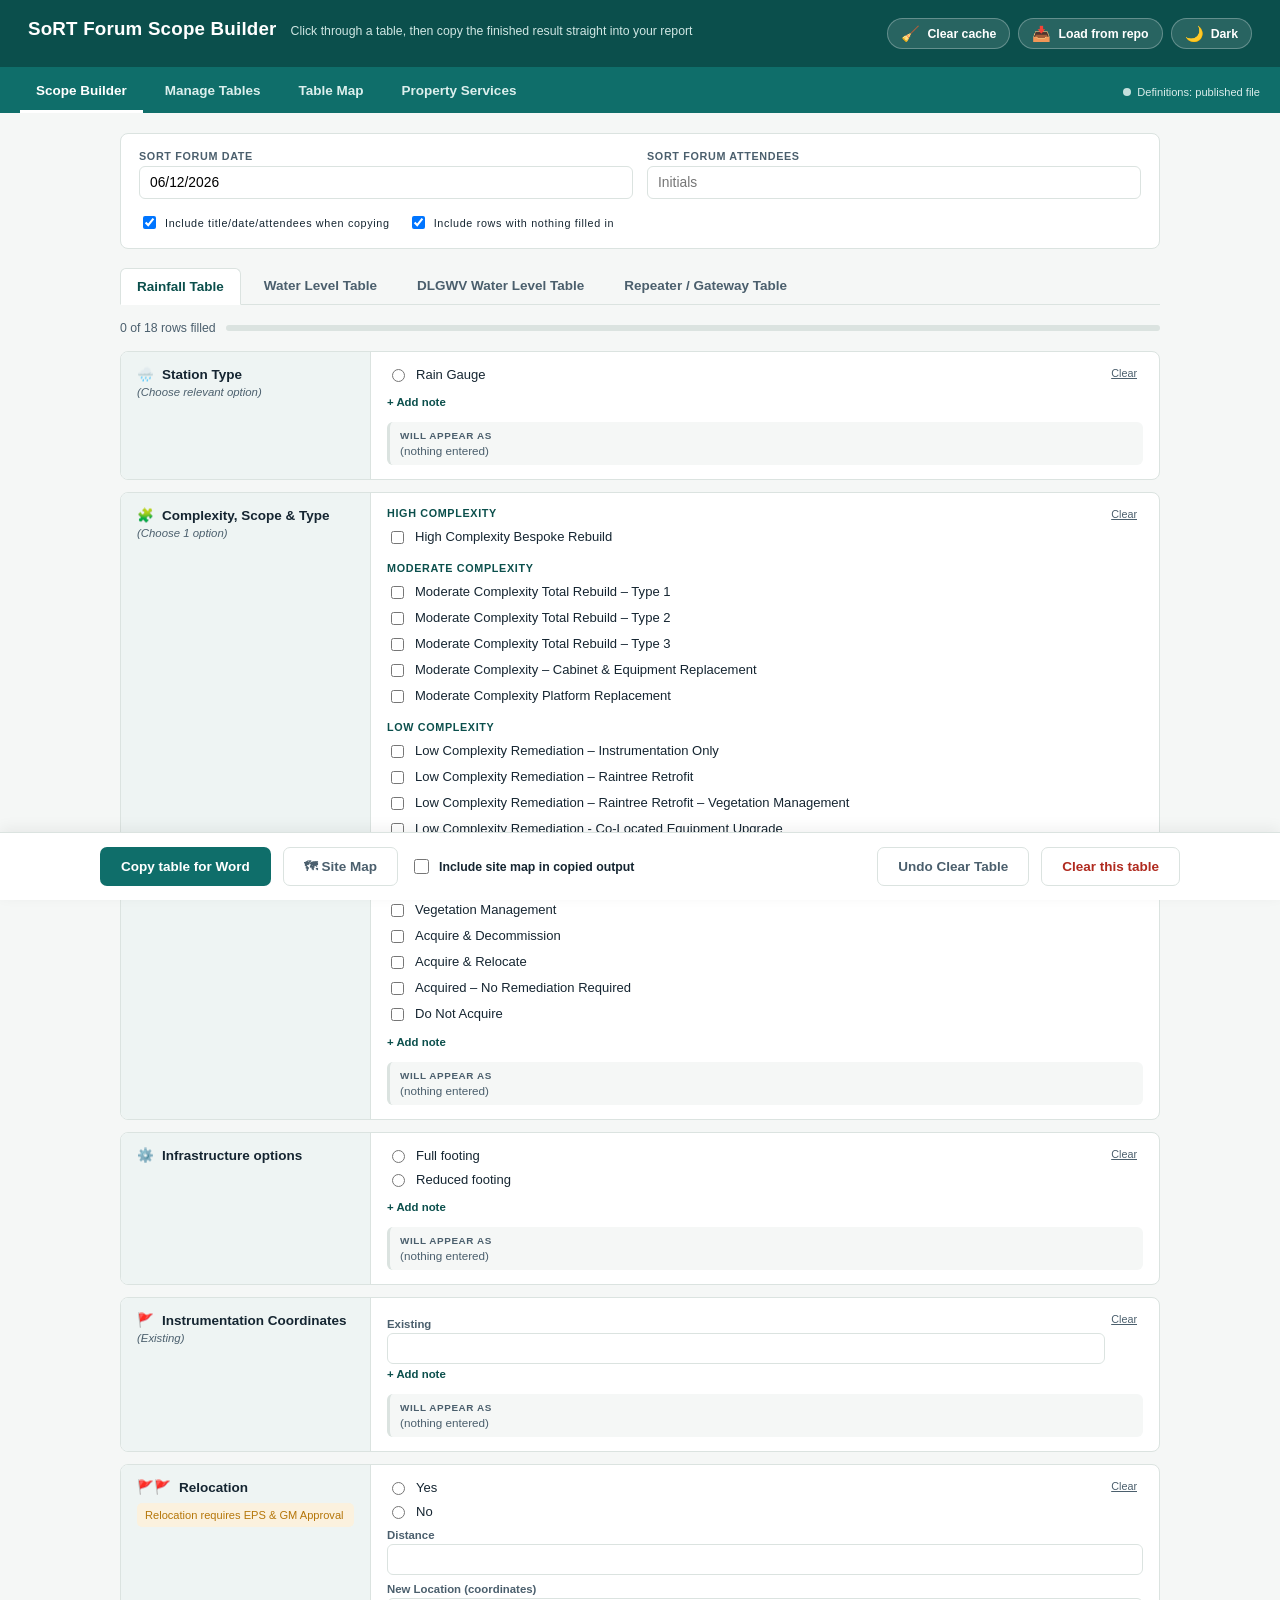
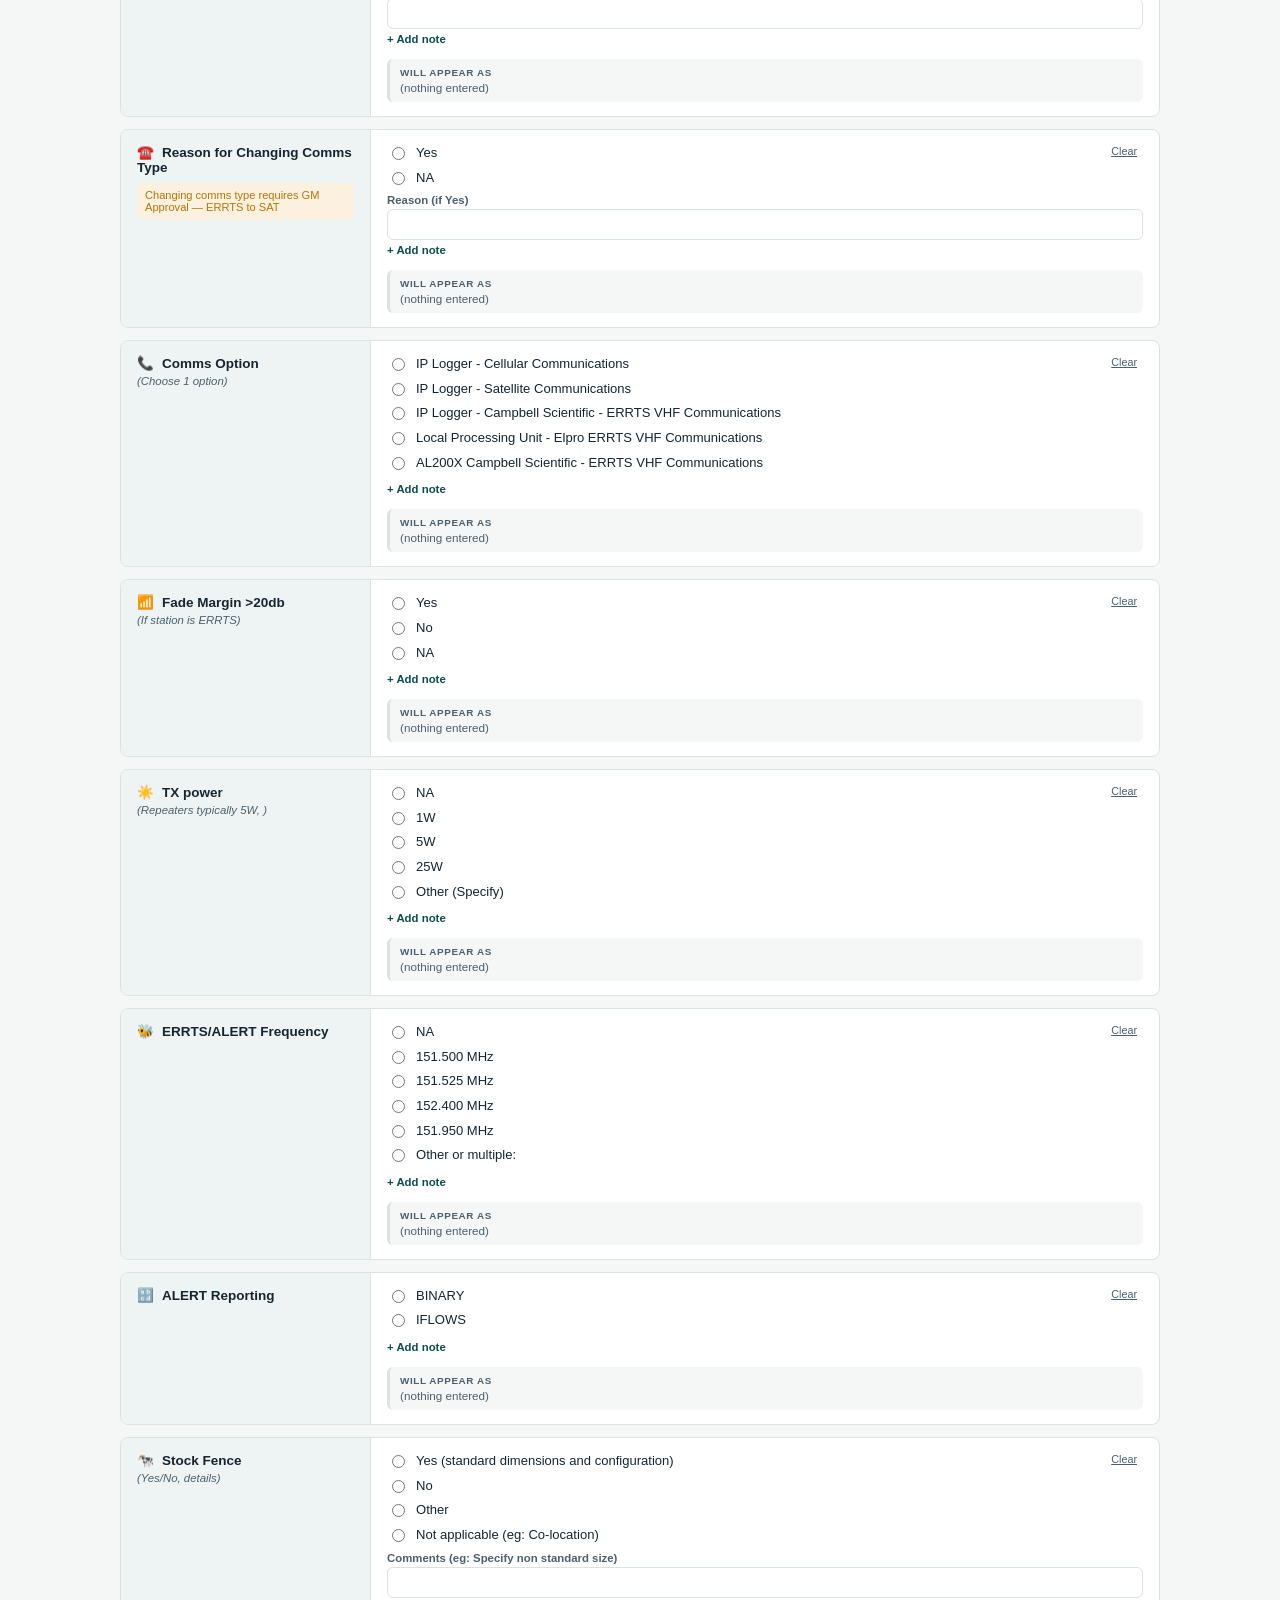
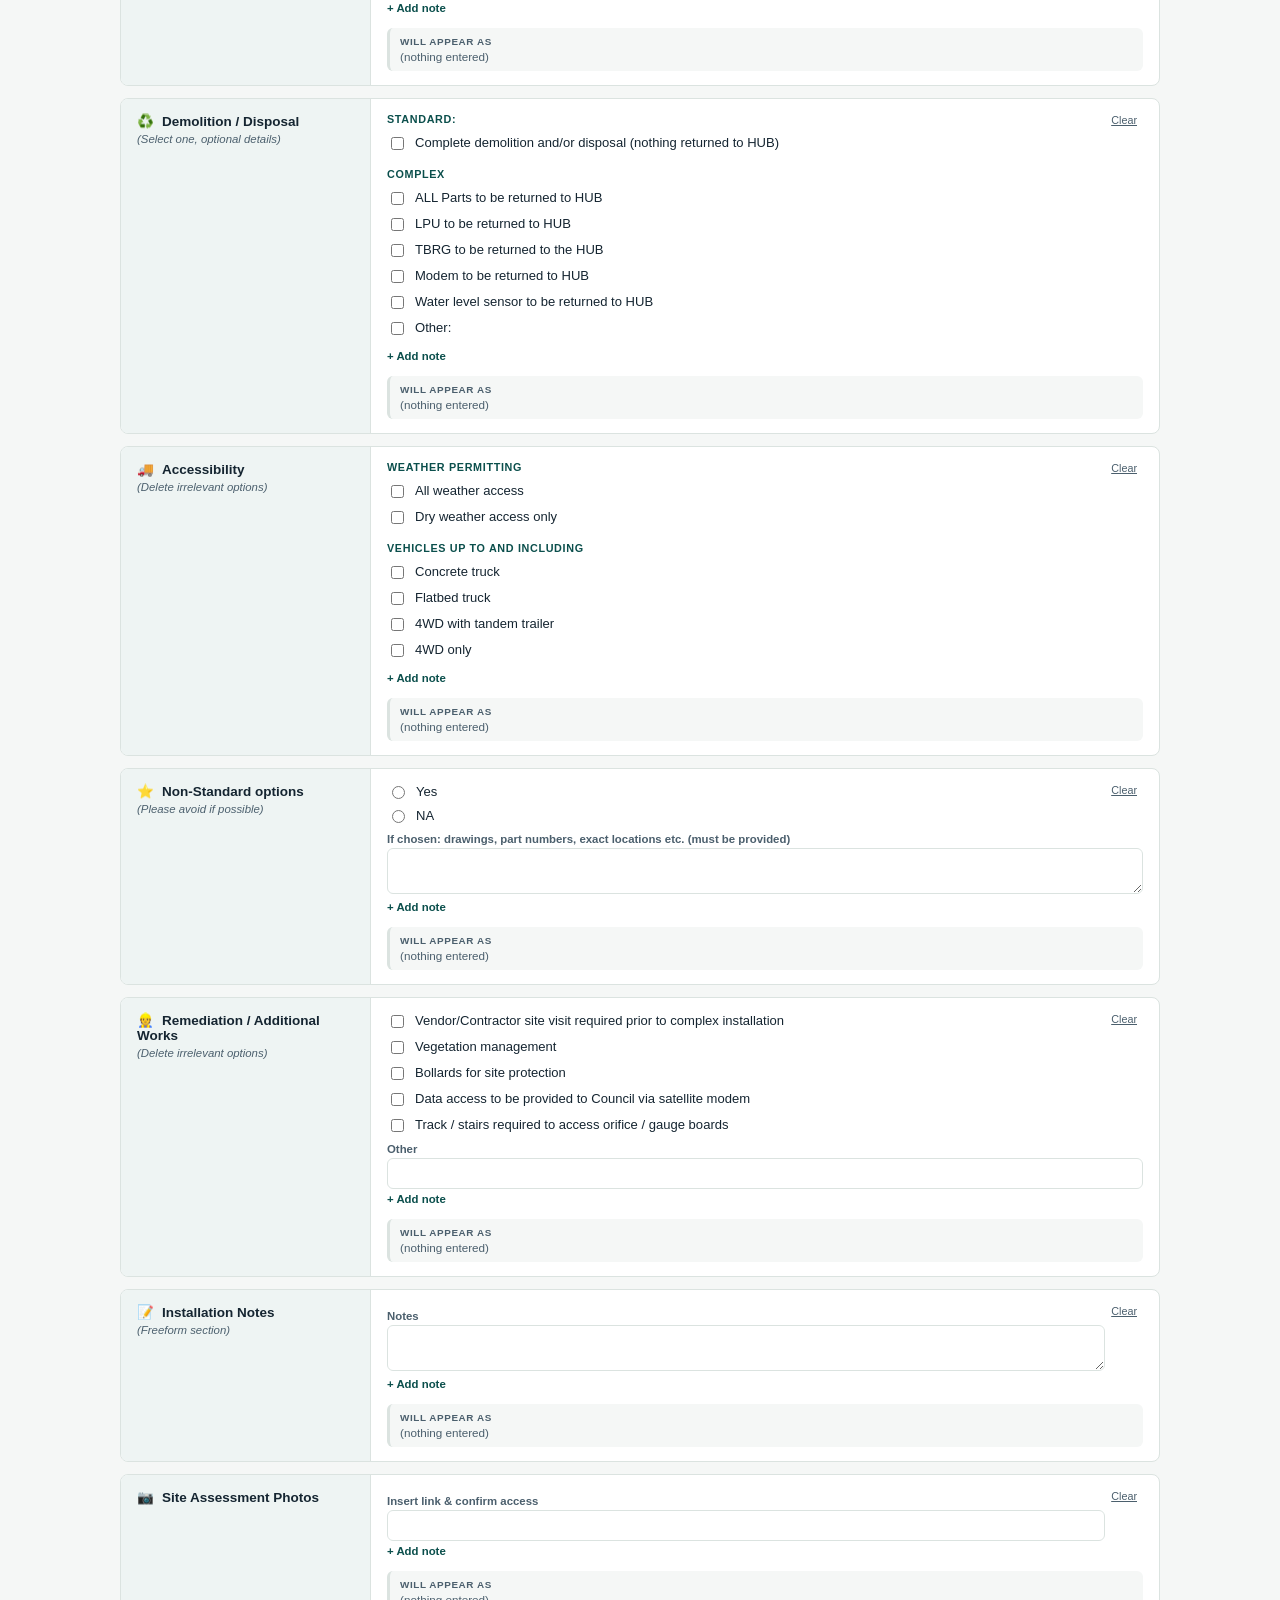
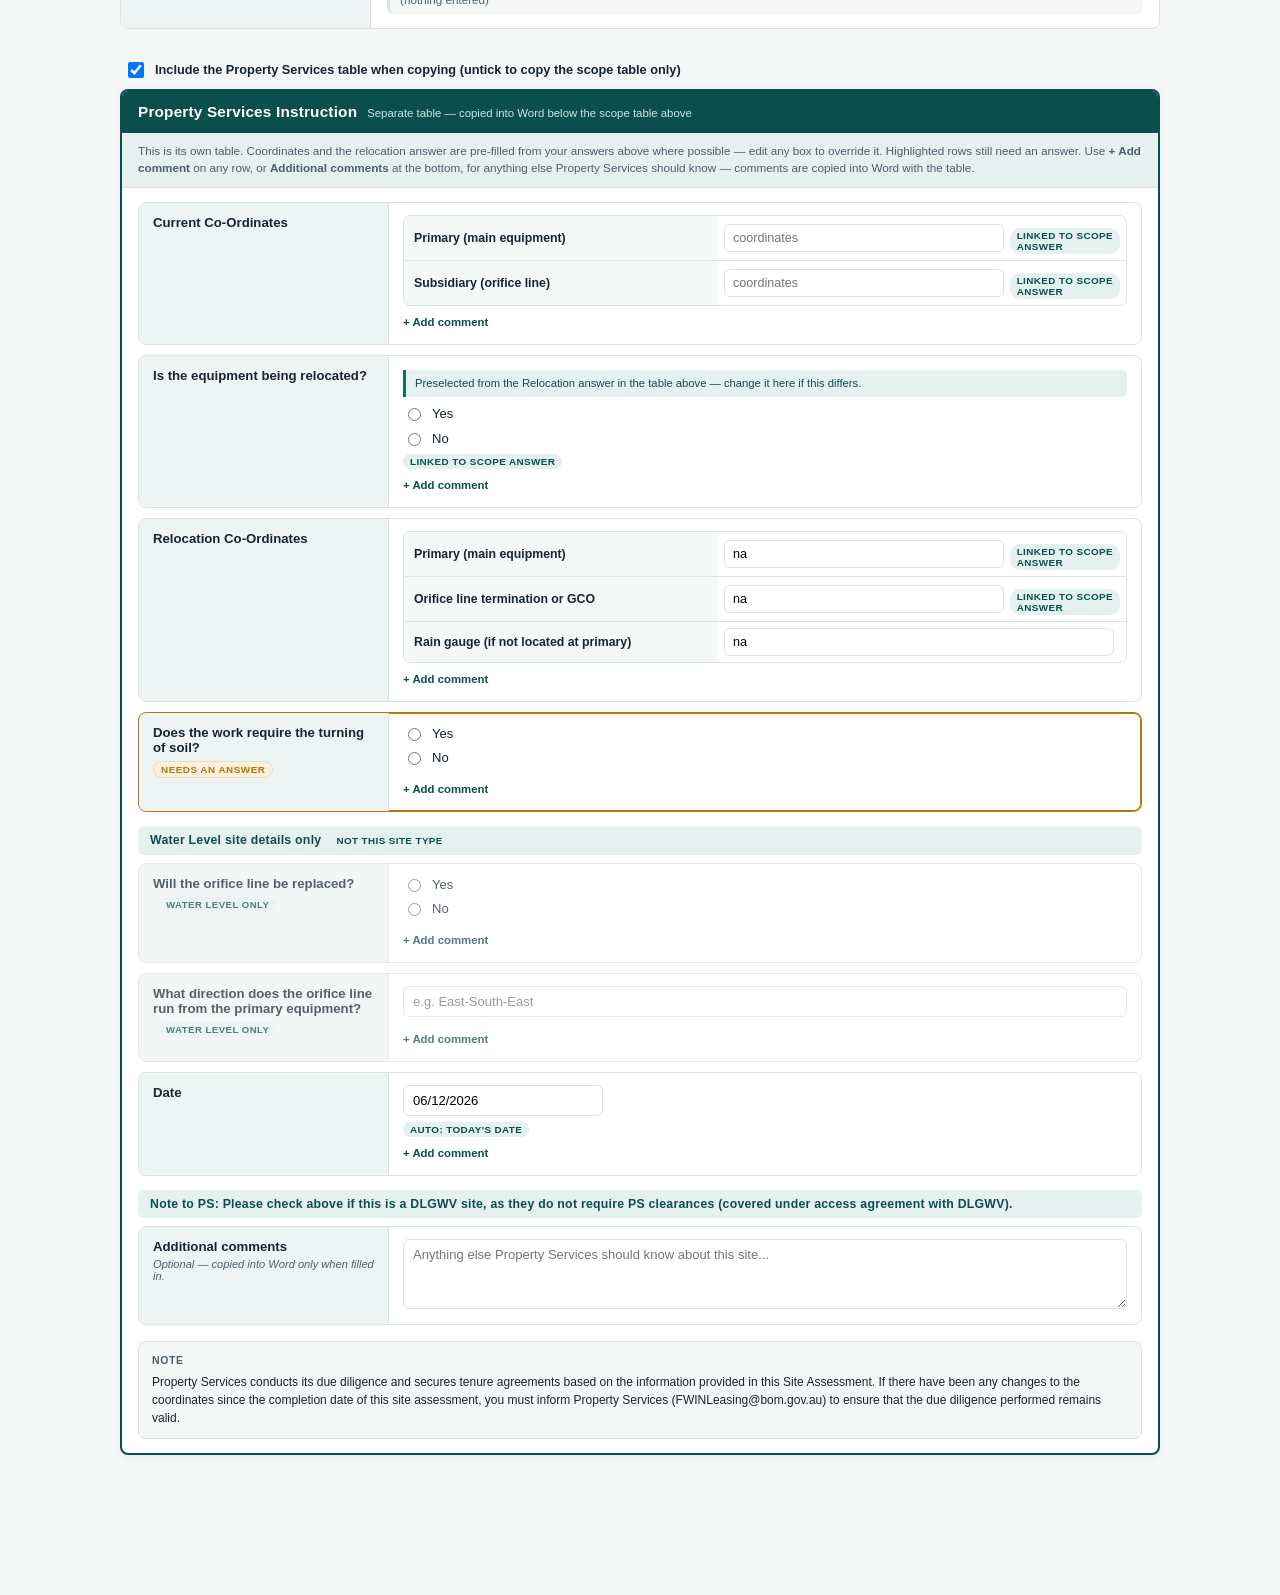
==== commit 5bd7bea9: "Add custom comments to the Property Services table Every answerable Property Services row now has a " ====
--- a/index.html
+++ b/index.html
@@ -506,6 +506,23 @@
     flex:1; min-width:180px; border:1px solid var(--line); border-radius:6px;
     padding:8px 10px; font-size:.87rem; font-family:inherit;
   }
+  .modal-foot .grow{ flex:1; }
+
+  /* GitHub connection: the Manage Tables indicator and the Connect dialog. */
+  .gh-conn{ display:inline-flex; align-items:center; gap:6px; font-size:.8rem; color:var(--ink-soft); }
+  .gh-conn b{ color:var(--ink); }
+  .gh-connect .modal-body p,
+  .gh-connect .modal-body ol{ margin:0 0 10px; font-size:.87rem; line-height:1.5; }
+  .gh-connect .modal-body ol{ padding-left:20px; }
+  .gh-connect .modal-body li{ margin-bottom:4px; }
+  .gh-connect .gh-token{
+    width:100%; border:1px solid var(--line); border-radius:6px; padding:9px 10px;
+    font-family:Consolas, "Courier New", monospace; font-size:.85rem;
+    background:var(--card); color:var(--ink);
+  }
+  .gh-connect .gh-remember{ display:flex; align-items:center; gap:6px; font-size:.84rem; margin:10px 0; }
+  .gh-connect .modal-body .gh-note{ font-size:.78rem; color:var(--ink-soft); }
+  .gh-connect .gh-error{ color:var(--danger); font-size:.84rem; font-weight:600; min-height:1.2em; }
 
   /* ===================== PROPERTY SERVICES (separate table) ===================== */
   /* A deliberately distinct block sitting at the bottom of the Scope Builder.
@@ -613,6 +630,15 @@
   .ps-note-final .ps-note-head{
     font-size:.7rem; text-transform:uppercase; letter-spacing:.06em; font-weight:700;
     color:var(--ink-soft); display:block; margin-bottom:4px;
+  }
+  /* Free-text comments: "+ Add comment" under any answerable row, and the
+     always-visible "Additional comments" row at the foot of the table. Both
+     copy into Word with the table. */
+  .ps-controls .note-toggle{ margin-top:6px; }
+  .ps-comment-hint{ font-size:.74rem; color:var(--ink-soft); margin-top:4px; font-style:italic; }
+  .ps-comment-input{
+    width:100%; border:1px solid var(--line); border-radius:6px; padding:7px 9px;
+    font-size:.87rem; font-family:inherit; min-height:70px; resize:vertical;
   }
   :root[data-theme="dark"] .ps-block{ border-color:var(--accent); }
   :root[data-theme="dark"] .ps-datefield input{ background:#0f1a20; color:var(--ink); }
@@ -756,6 +782,10 @@
   }
   .smap-pin:hover{ border-color:var(--accent); }
   .smap-pin--invalid{ opacity:.85; background:var(--danger-soft); border-color:#e9c4c0; }
+  /* A location this table has that nobody has entered yet: listed so the first
+     entry can be made from the map, but visibly not on it. */
+  .smap-pin--empty{ border-style:dashed; }
+  .smap-pin--empty .smap-dot{ opacity:.4; }
   .smap-pin > input[type="checkbox"]{ margin-top:3px; flex:none; cursor:pointer; }
   .smap-dot{ width:12px; height:12px; border-radius:50%; margin-top:3px; flex:none; box-shadow:0 0 0 1px rgba(0,0,0,.15); }
   .smap-pin-text{ display:flex; flex-direction:column; gap:3px; min-width:0; flex:1; }
@@ -777,6 +807,7 @@
   .smap-pin-msg:empty{ display:none; }
   .smap-pin-msg--err{ color:var(--danger); }
   .smap-pin-msg--warn{ color:var(--amber); }
+  .smap-pin-msg--hint{ color:var(--ink-soft); }
   .smap-anchor{
     font-size:.6rem; text-transform:uppercase; letter-spacing:.04em; color:var(--accent-dark);
     background:var(--accent-soft); border-radius:8px; padding:1px 5px; margin-left:4px; font-weight:700;
@@ -1079,10 +1110,12 @@
    editing the app. This file provides:
      • the end-user "Scope Builder" (unchanged behaviour), and
      • a "Manage Tables" CRUD editor for the definitions.
-   Definitions are read from a central Supabase row when the SUPABASE config
-   below is filled in (edit → Publish → everyone gets it on next load). If it
-   is left blank the app falls back to the bundled definitions.json plus
-   manual Import/Export, i.e. the original offline behaviour.
+   The published definitions are definitions.json in the GitHub repo named by
+   GITHUB_REPO below: the app reads it on startup and "Publish to GitHub"
+   commits edits back to it (edit → Publish → everyone gets it on next load).
+   With GITHUB_REPO.owner left blank the app falls back to the bundled
+   definitions.json plus manual Import/Export, i.e. the original offline
+   behaviour.
 
    Definition shape:
    {
@@ -1108,7 +1141,9 @@
    ========================================================================= */
 
 const LS_DEFS = "sort.definitions.v1";   // saved (edited) definitions / unpublished draft
+const LS_DEFS_BASE = "sort.definitions.base";   // the published text that draft was edited from
 const LS_URL  = "sort.definitionsUrl";   // remembered "load from URL" source
+const LS_GITHUB = "sort.github";         // connected GitHub token + login (see connectGithub)
 const DEFINITIONS_FILE = "definitions.json";
 
 /* Migration fallback for the Site Map pins (§4). The durable mechanism is the
@@ -1129,7 +1164,7 @@
    at the bottom of the Scope Builder for every station type and copied into Word
    as its own table. Its shape lives under defs.propertyServices so it can be
    managed without touching code; this DEFAULT is the built-in fallback used when
-   the loaded definitions (e.g. the central store) do not yet carry one.
+   the loaded definitions (e.g. an older definitions.json) do not yet carry one.
 
    Row kinds:
      coordGroup    — a titled sub-table of coordinate rows {key,label,source?,default?}
@@ -1165,47 +1200,37 @@
   ]
 };
 
-/* ===================== CENTRAL STORE (SUPABASE) =====================
-   Fill these in to turn on the shared central store. One master JSON row
-   lives in a Supabase table; the app reads it on startup and writes back
-   when someone clicks "Publish to central store". See README for the exact
-   table + policy setup.
-     • Leave `url` or `anonKey` blank to stay in offline mode (bundled
-       definitions.json + Import/Export), i.e. the original behaviour.
-     • `anonKey` is the PUBLIC "anon" key — it is designed to be shipped to
-       the browser; Row Level Security is what actually protects the data.  */
-const SUPABASE = {
-  url:      "https://gggahciaeooxolqzfpra.supabase.co",             // e.g. "https://abcdefgh.supabase.co"  (no trailing slash)
-  anonKey:  "sb_publishable_DvIAiM8j6w_7hCyUImXwyQ_w3OwnoVb",             // the public anon key from Project Settings → API
-  table:    "definitions",  // table holding the master row
-  rowId:    1,              // primary-key id of the single master row
-  // Optional friction before publishing. NOTE: this is a speed-bump, not real
-  // security (anyone with the anon key can write per your RLS policy). Leave
-  // "" to let anyone who can open this page publish.
-  publishPassphrase: ""
-};
-const REMOTE_ON = !!(SUPABASE.url && SUPABASE.anonKey);
-let remoteVersion = null;   // version of the row we last loaded (optimistic-lock check)
-
-/* ===================== GITHUB REPO ("Load from repo") =====================
-   Where the header's "Load from repo" button reads definitions.json — the copy
-   people edit on github.com. It only LOADS it into this browser (like Import):
-   nothing reaches the central store until someone clicks Publish. Two routes,
-   tried in order (see fetchDefsFromGithub):
-     • the GitHub contents API — the branch as it is right now, but anonymous
-       callers share 60 requests an hour per network address;
+/* ===================== GITHUB (the definitions store) =====================
+   The published definitions are definitions.json in this GitHub repo. The app
+   reads it on startup — no sign-in needed, the repo is public — and "Publish to
+   GitHub" commits edits straight back to it, so the file's commit history is
+   the audit trail and the way to roll back. Reads try, in order (see
+   fetchDefsFromGithub):
+     • the GitHub contents API — the branch as it is right now. Anonymous
+       callers share 60 requests an hour per network address; with a token
+       connected it is 5,000 an hour;
      • raw.githubusercontent.com — the fallback when the API refuses or is
-       blocked; its CDN can serve a copy up to 5 minutes old.                  */
+       blocked; its CDN can serve a copy up to 5 minutes old.
+   Publishing needs a GitHub token allowed to change this repo (a fine-grained
+   token with Contents: Read and write on just this repo). It is pasted in once
+   ("Connect GitHub…") and kept in this browser only — see connectGithub().
+   Leave `owner` blank to run offline: bundled definitions.json + Import/Export. */
 const GITHUB_REPO = {
   owner:     "cdomotor-g",
   repo:      "SoRT",
   branch:    "main",
   path:      DEFINITIONS_FILE,    // path of the definitions file inside the repo
-  timeoutMs: 15000                // per route, so a blocked host can't hang the button
+  timeoutMs: 10000                // per request, so a blocked host can't hang the app
 };
+const REMOTE_ON = !!(GITHUB_REPO.owner && GITHUB_REPO.repo);
+// The exact text of the published definitions.json the definitions on screen
+// were loaded (or edited) from. Publish refuses when GitHub no longer holds this
+// text — someone changed the file since — so nobody silently overwrites an edit.
+// null = not known (e.g. offline), and Publish asks before overwriting.
+let publishedText = null;
 
 let defs = null;          // active definitions used by the builder + editor
-let defsOrigin = "none";  // "remote" | "file" | "url" | "local" | "imported" | "repo" | "none"
+let defsOrigin = "none";  // "remote" | "file" | "url" | "local" | "imported" | "none"
 let mode = "builder";     // "builder" | "manage"
 
 /* ===================== DEFINITION HELPERS ===================== */
@@ -1469,8 +1494,10 @@
     // Preserve this table's Property Services answers across reconciliation.
     const prevPs = state[t.id] && state[t.id].__ps;
     next[t.id].__ps = {
-      answers: (prevPs && prevPs.answers) || {},
-      dirty:   (prevPs && prevPs.dirty)   || {}
+      answers:  (prevPs && prevPs.answers)  || {},
+      dirty:    (prevPs && prevPs.dirty)    || {},
+      comments: (prevPs && prevPs.comments) || {},
+      general:  (prevPs && prevPs.general)  || ""
     };
   });
   state = next;
@@ -2289,7 +2316,7 @@
   // Snapshot the current answers so the clear can be undone.
   clearedSnapshot = { tableId: table.id, data: JSON.parse(JSON.stringify(state[table.id])) };
   effectiveRows(table).forEach(r=>{ state[table.id][r.id] = emptyRowState(r); });
-  state[table.id].__ps = { answers:{}, dirty:{} };   // also clear Property Services
+  state[table.id].__ps = { answers:{}, dirty:{}, comments:{}, general:"" };   // also clear Property Services
   renderRows();
 });
 
@@ -2315,10 +2342,21 @@
   return id;
 }
 
-// Write the current definitions to the browser store (no origin change).
+// Write the current definitions to the browser store (no origin change),
+// with the published text they were edited from, so a draft resumed another
+// day still publishes against the version it started from.
 function writeLocal(){
-  try{ localStorage.setItem(LS_DEFS, JSON.stringify(defs)); }
+  try{
+    localStorage.setItem(LS_DEFS, JSON.stringify(defs));
+    if(publishedText != null) localStorage.setItem(LS_DEFS_BASE, publishedText);
+    else localStorage.removeItem(LS_DEFS_BASE);
+  }
   catch(e){ console.warn("Could not save to localStorage", e); }
+}
+// Forget the saved draft (and what it was edited from).
+function clearDraft(){
+  localStorage.removeItem(LS_DEFS);
+  localStorage.removeItem(LS_DEFS_BASE);
 }
 // An *edit* happened: persist (debounced) and mark the copy as locally edited.
 let persistTimer = null;
@@ -2389,11 +2427,11 @@
 
   const issues = collectIssues();
   const hasDraft = REMOTE_ON && !!localStorage.getItem(LS_DEFS);
-  // The definitions on screen exist only in this browser (edited, imported or
-  // loaded from GitHub) — so the saved draft IS what is showing, not a leftover.
-  const unpublished = ["local", "imported", "repo"].includes(defsOrigin);
+  // The definitions on screen exist only in this browser (edited or imported),
+  // so the saved draft IS what is showing, not a leftover.
+  const unpublished = ["local", "imported"].includes(defsOrigin);
   const actions = REMOTE_ON
-    ? `<button class="btn btn-primary" id="btnPublish">Publish to central store</button>
+    ? `<button class="btn btn-primary" id="btnPublish">Publish to GitHub</button>
        <button class="btn btn-secondary" id="btnReloadRemote">Reload latest</button>
        <button class="btn btn-secondary" id="btnExport">Export JSON</button>
        <button class="btn btn-secondary" id="btnImport">Import JSON…</button>`
@@ -2403,10 +2441,11 @@
        <button class="btn btn-secondary" id="btnReset">Reset to published file</button>`;
   const note = REMOTE_ON
     ? `<div class="admin-note">
-         Changes are saved in <b>this browser</b> as you type. Click <b>Publish to central store</b>
-         to share them — everyone else picks up the update automatically the next time they open the app.
-         ${defsOrigin === "repo" ? `<b>These definitions were loaded from GitHub and are not published yet.</b>`
-           : unpublished ? `<b>You have unpublished changes.</b>` : ""}
+         Changes are saved in <b>this browser</b> as you type. Click <b>Publish to GitHub</b> to commit
+         them to <code>${escapeHtml(GITHUB_REPO.path)}</code> in <b>${escapeHtml(GITHUB_REPO.owner + "/" + GITHUB_REPO.repo)}</b> —
+         everyone else picks up the update automatically the next time they open the app.
+         <a href="${escapeHtml(githubHistoryUrl())}" target="_blank" rel="noopener">History &amp; roll back ↗</a>
+         ${unpublished ? `<b>You have unpublished changes.</b>` : ""}
        </div>`
     : `<div class="admin-note">
          <b>Heads up:</b> changes here are saved in <b>this browser only</b>. When you are happy,
@@ -2425,6 +2464,7 @@
       ${actions}
       <span class="grow"></span>
       <span class="status-msg" id="mStatus"></span>
+      ${REMOTE_ON ? githubConnectionHtml() : ""}
     </div>
     ${note}
     ${draftBanner}
@@ -2470,6 +2510,7 @@
     bind("btnReloadRemote", reloadFromRemote);
     bind("btnResumeDraft", resumeDraft);
     bind("btnDiscardDraft", discardDraft);
+    wireGithubConnection();
   }else{
     bind("btnUrl", promptLoadUrl);
     bind("btnReset", resetToPublished);
@@ -3380,11 +3421,19 @@
   if(!el) return;
   el.textContent = msg;
   el.style.color = isError ? "var(--danger)" : "var(--accent-dark)";
-  setTimeout(()=>{ if(el) el.textContent = ""; }, 4000);
+  // One timer per status line, so "Publishing…"'s timer can't wipe the result
+  // that replaces it; errors stay up long enough to read.
+  clearTimeout(el._clearTimer);
+  el._clearTimer = setTimeout(()=>{ el.textContent = ""; }, isError ? 12000 : 6000);
+}
+
+// definitions.json as a file: what Export downloads and Publish commits.
+function definitionsFileText(){
+  return JSON.stringify(exportableDefinitions(), null, 2) + "\n";
 }
 
 function exportDefinitions(){
-  const data = JSON.stringify(exportableDefinitions(), null, 2) + "\n";
+  const data = definitionsFileText();
   const blob = new Blob([data], {type:"application/json"});
   const url = URL.createObjectURL(blob);
   const a = document.createElement("a");
@@ -3428,10 +3477,11 @@
 async function loadFromUrl(url, remember){
   try{
     mStatus("Loading…");
-    const d = await fetchDefs(url);
+    const { doc, text } = await fetchDefsWithText(url);
     if(remember) localStorage.setItem(LS_URL, url);
-    localStorage.removeItem(LS_DEFS);   // URL is authoritative until edited
-    applyDefinitions(d, "url");
+    clearDraft();                       // URL is authoritative until edited
+    applyDefinitions(doc, "url");
+    publishedText = text;
     mStatus("Loaded from URL.");
   }catch(err){
     mStatus("Load failed: " + err.message, true);
@@ -3440,85 +3490,30 @@
 
 function resetToPublished(){
   if(!confirm("Discard local edits and reload the published definitions file? This clears your in-browser copy.")) return;
-  localStorage.removeItem(LS_DEFS);
+  clearDraft();
   localStorage.removeItem(LS_URL);
   boot(true);
 }
 
-async function fetchDefs(url, init){
+// Fetch a definitions file, keeping its exact text alongside the parsed doc —
+// Publish compares GitHub's copy against the text the edits started from.
+async function fetchDefsWithText(url, init){
   const res = await fetch(url, Object.assign({ cache:"no-store" }, init));
-  if(!res.ok) throw new Error("HTTP " + res.status);
-  const json = await res.json();
+  if(!res.ok){
+    const e = new Error("HTTP " + res.status);
+    e.status = res.status;
+    throw e;
+  }
+  const text = await res.text();
+  let json = null;
+  try{ json = JSON.parse(text); }catch(_){}
   if(!json || typeof json !== "object" || !Array.isArray(json.tables)){
     throw new Error("not a valid definitions file");
   }
-  return json;
-}
-
-/* ---- Load from repo (header button) ----
-   definitions.json straight from GitHub (see GITHUB_REPO). The API route reads
-   the branch as it is right now; the raw CDN is the fallback, with a throwaway
-   query so no cache in between can answer for it. */
-function githubDefinitionRoutes(){
-  const g = GITHUB_REPO;
-  const seg = s => String(s).split("/").map(encodeURIComponent).join("/");
-  return [
-    { via:"api", label:"GitHub API",
-      url:`https://api.github.com/repos/${seg(g.owner)}/${seg(g.repo)}/contents/${seg(g.path)}?ref=${encodeURIComponent(g.branch)}`,
-      init:{ headers:{ Accept:"application/vnd.github.raw" } } },   // the file itself, not the JSON envelope
-    { via:"raw", label:"raw.githubusercontent.com",
-      url:`https://raw.githubusercontent.com/${seg(g.owner)}/${seg(g.repo)}/${seg(g.branch)}/${seg(g.path)}?nocache=${Date.now()}` }
-  ];
-}
-
-// The first route that returns a valid definitions document wins. Each one is
-// bounded by GITHUB_REPO.timeoutMs; if none works, the error gives every
-// route's reason.
-async function fetchDefsFromGithub(){
-  const failures = [];
-  for(const route of githubDefinitionRoutes()){
-    const ctrl = (typeof AbortController !== "undefined") ? new AbortController() : null;
-    const timer = ctrl ? setTimeout(()=> ctrl.abort(), GITHUB_REPO.timeoutMs) : null;
-    try{
-      const doc = await fetchDefs(route.url, Object.assign({}, route.init, ctrl ? { signal: ctrl.signal } : {}));
-      return { doc, via: route.via };
-    }catch(e){
-      const why = (e && e.name === "AbortError")
-        ? "no response within " + Math.round(GITHUB_REPO.timeoutMs / 1000) + " s"
-        : (e && e.message) || String(e);
-      failures.push(route.label + ": " + why);
-    }finally{
-      if(timer) clearTimeout(timer);
-    }
-  }
-  throw new Error(failures.join("; "));
-}
-
-async function loadFromGithub(){
-  // Unpublished edits (applied, or waiting as a draft) are the one thing this
-  // can lose, so ask first — unless the copy in this browser is itself an
-  // untouched repo load (any edit re-labels it "local").
-  if(localStorage.getItem(LS_DEFS) && defsOrigin !== "repo" &&
-     !confirm("Load the latest definitions from GitHub?\n\nThis replaces the unpublished definition edits saved in this browser.")) return;
-  setHeaderBusy(loadRepoBtn, "Loading…");
-  try{
-    const { doc, via } = await fetchDefsFromGithub();
-    clearTimeout(persistTimer);          // a pending autosave must not re-label it "local"
-    applyDefinitions(doc, "repo");       // answers on rows that still exist carry over
-    writeLocal();                        // keep it: an unpublished copy, like an Import…
-    localStorage.removeItem(LS_URL);     // …which also forgets a remembered URL
-    const g = GITHUB_REPO;
-    appToast(
-      (via === "api" ? "Loaded the latest definitions" : "Loaded the definitions") +
-      ` from GitHub (${g.owner}/${g.repo}, ${g.branch}).` +
-      (via === "api" ? "" : " GitHub’s file cache can be up to 5 minutes behind, so if a change you have just made is missing, try again shortly.") +
-      (REMOTE_ON ? " They are in this browser only — Publish to central store (Manage Tables) to share them." : "")
-    );
-  }catch(err){
-    appToast("Couldn’t load definitions from GitHub — " + err.message, true);
-  }finally{
-    setHeaderBusy(loadRepoBtn, null);
-  }
+  return { doc: json, text };
+}
+async function fetchDefs(url, init){
+  return (await fetchDefsWithText(url, init)).doc;
 }
 
 // Set new definitions from any source and refresh everything.
@@ -3536,11 +3531,10 @@
 
 function renderSourceChip(){
   const map = {
-    remote: ["", "Definitions: central store (published)"],
+    remote: ["", "Definitions: GitHub (published)"],
     file:   ["", "Definitions: published file"],
     url:    ["", "Definitions: loaded from URL"],
     imported:["local", "Definitions: imported file (browser only)"],
-    repo:   ["local", "Definitions: loaded from GitHub (browser only)"],
     local:  ["local", "Definitions: unpublished changes in this browser"],
     none:   ["none", "No definitions loaded"]
   };
@@ -3584,7 +3578,7 @@
   const issues = collectIssues();
 
   const publishActions = REMOTE_ON
-    ? `<button class="btn btn-primary" id="btnPublishMap">Publish to central store</button>
+    ? `<button class="btn btn-primary" id="btnPublishMap">Publish to GitHub</button>
        <button class="btn btn-secondary" id="btnReloadMap">Reload latest</button>`
     : `<button class="btn btn-primary" id="btnExportMap">Export JSON</button>`;
 
@@ -3655,7 +3649,11 @@
    PROPERTY SERVICES  — separate table shown at the bottom of the Scope Builder
    and copied into Word as its own second table.
    -------------------------------------------------------------------------
-   Answers live in state[tableId].__ps = { answers:{key:val}, dirty:{key:true} }.
+   Answers live in state[tableId].__ps = { answers:{key:val}, dirty:{key:true},
+   comments:{rowId:text}, general:text } — `comments` are the per-row
+   "+ Add comment" boxes and `general` the "Additional comments" box at the
+   foot of the table. Comments are free text the user adds; they never count
+   as an answer to a highlighted row.
    Fields with a `source` mirror an answer from the active scope table (coords,
    relocation…). The mirror is *live until the user edits it*: the first manual
    change sets dirty[key], after which the entered value sticks (an override the
@@ -3678,12 +3676,18 @@
 }
 function psState(tableId){
   if(!state[tableId]) state[tableId] = {};
-  if(!state[tableId].__ps) state[tableId].__ps = { answers:{}, dirty:{} };
+  if(!state[tableId].__ps) state[tableId].__ps = { answers:{}, dirty:{}, comments:{}, general:"" };
   const ps = state[tableId].__ps;
   if(!ps.answers) ps.answers = {};
   if(!ps.dirty) ps.dirty = {};
+  if(!ps.comments) ps.comments = {};
+  if(typeof ps.general !== "string") ps.general = "";
   return ps;
 }
+// A row's "+ Add comment" text and the table-wide "Additional comments" text,
+// trimmed for output ("" when there is none).
+function psRowComment(table, rowId){ return String(psState(table.id).comments[rowId] || "").trim(); }
+function psGeneralComment(table){ return psState(table.id).general.trim(); }
 // Pull a value out of the active scope table's answers (field:null = selected).
 function psDerive(table, source){
   if(!source || !table) return "";
@@ -3754,6 +3758,8 @@
     <div class="ps-intro">
       This is its own table. Coordinates and the relocation answer are pre-filled from your
       answers above where possible — edit any box to override it. Highlighted rows still need an answer.
+      Use <b>+ Add comment</b> on any row, or <b>Additional comments</b> at the bottom, for anything
+      else Property Services should know — comments are copied into Word with the table.
     </div>`;
   const body = document.createElement("div");
   body.className = "ps-body";
@@ -3771,6 +3777,7 @@
     }
     body.appendChild(buildPsRow(table, row, wl));
   });
+  body.appendChild(buildPsGeneralComments(table));
 
   // Final note — appears here AND in the Word copy (unlike the per-row "driven
   // by above" note, which is HTML-only).
@@ -3893,6 +3900,57 @@
     controls.appendChild(wrap);
   }
 
+  appendPsCommentToggle(controls, table, row);
+  return rowEl;
+}
+
+// "+ Add comment" under a row — the same collapsible box as the scope table's
+// "+ Add note". Open on render whenever it already holds text.
+function appendPsCommentToggle(controls, table, row){
+  const ps = psState(table.id);
+  const has = !!String(ps.comments[row.id] || "").trim();
+  const toggle = document.createElement("button");
+  toggle.type = "button";
+  toggle.className = "note-toggle ps-comment-toggle";
+  toggle.textContent = has ? "− Comment added" : "+ Add comment";
+  const box = document.createElement("div");
+  box.className = "note-box ps-comment-box" + (has ? " open" : "");
+  const ta = document.createElement("textarea");
+  ta.placeholder = "Any extra comment on this row for Property Services...";
+  ta.value = ps.comments[row.id] || "";
+  ta.addEventListener("input", ()=>{
+    const p = psState(table.id);
+    if(ta.value) p.comments[row.id] = ta.value; else delete p.comments[row.id];
+  });
+  box.appendChild(ta);
+  toggle.addEventListener("click", ()=>{
+    box.classList.toggle("open");
+    if(box.classList.contains("open")) ta.focus();
+  });
+  controls.appendChild(toggle);
+  controls.appendChild(box);
+}
+
+// The "Additional comments" row at the foot of the table: free text for
+// anything that doesn't belong to one row. Left out of the Word copy when blank.
+function buildPsGeneralComments(table){
+  const rowEl = document.createElement("div");
+  rowEl.className = "ps-row ps-row--comments";
+  const item = document.createElement("div");
+  item.className = "ps-rowitem";
+  item.innerHTML = `<div class="label">Additional comments</div>` +
+    `<div class="ps-comment-hint">Optional — copied into Word only when filled in.</div>`;
+  const controls = document.createElement("div");
+  controls.className = "ps-controls";
+  const ta = document.createElement("textarea");
+  ta.className = "ps-comment-input";
+  ta.id = "psGeneralComment";
+  ta.placeholder = "Anything else Property Services should know about this site...";
+  ta.value = psState(table.id).general;
+  ta.addEventListener("input", ()=>{ psState(table.id).general = ta.value; });
+  controls.appendChild(ta);
+  rowEl.appendChild(item);
+  rowEl.appendChild(controls);
   return rowEl;
 }
 
@@ -3951,23 +4009,29 @@
   const labelCell = `${wordWAttr(0)} style="padding:6px 8px;${B}vertical-align:top;font-weight:bold;${wordWStyle(0)}"`;
   const spanCell = (extra)=> `colspan="2"${wordWAttr()} style="${extra}padding:6px 8px;${B}${wordWStyle()}"`;
   let rows = `<tr><td colspan="2"${wordWAttr()} style="background:#1f2d3d;color:#fff;font-weight:bold;padding:8px;${B}${wordWStyle()}">${escapeHtml(ps.title)}</td></tr>`;
+  // An answer cell: the answer, then the row's comment (if any) on its own line.
+  const answer = (value, comment)=> [value, comment].filter(Boolean).map(escapeHtmlLines).join("<br>");
   ps.rows.forEach(row=>{
+    const comment = psRowComment(table, row.id);
     if(row.kind === "coordGroup"){
       rows += `<tr><td ${spanCell("background:#e8e8e8;font-weight:bold;")}>${escapeHtml(row.label)}</td></tr>`;
       (row.coords||[]).forEach(c=>{
         const v = psEffectiveText(table, `${row.id}.${c.key}`, c.source, c.default);
         rows += `<tr><td ${labelCell}>${escapeHtml(c.label)}</td><td ${cell}>${escapeHtml(v)}</td></tr>`;
       });
+      if(comment) rows += `<tr><td ${labelCell}>Comment</td><td ${cell}>${escapeHtmlLines(comment)}</td></tr>`;
     } else if(row.kind === "question"){
-      rows += `<tr><td ${labelCell}>${escapeHtml(row.label)}</td><td ${cell}>${escapeHtml(psQuestionValue(table, row))}</td></tr>`;
+      rows += `<tr><td ${labelCell}>${escapeHtml(row.label)}</td><td ${cell}>${answer(psQuestionValue(table, row), comment)}</td></tr>`;
     } else if(row.kind === "text"){
-      rows += `<tr><td ${labelCell}>${escapeHtml(row.label)}</td><td ${cell}>${escapeHtmlLines(psEffectiveText(table, row.id, row.source, ""))}</td></tr>`;
+      rows += `<tr><td ${labelCell}>${escapeHtml(row.label)}</td><td ${cell}>${answer(psEffectiveText(table, row.id, row.source, ""), comment)}</td></tr>`;
     } else if(row.kind === "sectionHeader"){
       rows += `<tr><td ${spanCell("background:#f0f0f0;font-style:italic;font-weight:bold;")}>${escapeHtml(row.label)}</td></tr>`;
     } else if(row.kind === "date"){
-      rows += `<tr><td ${labelCell}>${escapeHtml(row.label)}:</td><td ${cell}>${escapeHtml(psEffectiveText(table, row.id, null, todayStr()))}</td></tr>`;
+      rows += `<tr><td ${labelCell}>${escapeHtml(row.label)}:</td><td ${cell}>${answer(psEffectiveText(table, row.id, null, todayStr()), comment)}</td></tr>`;
     }
   });
+  const general = psGeneralComment(table);
+  if(general) rows += `<tr><td ${labelCell}>Additional comments</td><td ${cell}>${escapeHtmlLines(general)}</td></tr>`;
   if(ps.note){
     rows += `<tr><td ${spanCell("font-weight:bold;")}>Note</td></tr>`;
     rows += `<tr><td ${spanCell("")}>${escapeHtmlLines(ps.note)}</td></tr>`;
@@ -3977,20 +4041,27 @@
 function buildPropertyServicesText(table){
   const ps = psDef();
   let out = `${ps.title}\n`;
+  // One line per row, so the comment joins the answer with "; " (as the scope
+  // table joins a row's several answers).
+  const answer = (value, comment)=> [value, comment].filter(Boolean).map(flattenLines).join("; ");
   ps.rows.forEach(row=>{
+    const comment = psRowComment(table, row.id);
     if(row.kind === "coordGroup"){
       out += `${row.label}\n`;
       (row.coords||[]).forEach(c=>{ out += `\t${c.label}\t${psEffectiveText(table, `${row.id}.${c.key}`, c.source, c.default)}\n`; });
+      if(comment) out += `\tComment\t${flattenLines(comment)}\n`;
     } else if(row.kind === "question"){
-      out += `${row.label}\t${psQuestionValue(table, row)}\n`;
+      out += `${row.label}\t${answer(psQuestionValue(table, row), comment)}\n`;
     } else if(row.kind === "text"){
-      out += `${row.label}\t${flattenLines(psEffectiveText(table, row.id, row.source, ""))}\n`;
+      out += `${row.label}\t${answer(psEffectiveText(table, row.id, row.source, ""), comment)}\n`;
     } else if(row.kind === "sectionHeader"){
       out += `${row.label}\n`;
     } else if(row.kind === "date"){
-      out += `${row.label}:\t${psEffectiveText(table, row.id, null, todayStr())}\n`;
+      out += `${row.label}:\t${answer(psEffectiveText(table, row.id, null, todayStr()), comment)}\n`;
     }
   });
+  const general = psGeneralComment(table);
+  if(general) out += `Additional comments\t${flattenLines(general)}\n`;
   if(ps.note) out += `Note\n${ps.note}\n`;
   return out;
 }
@@ -4004,7 +4075,7 @@
   if(!defs){ psManageView.innerHTML = renderNoDefsHtml(); wireNoDefs(); return; }
   const ps = defs.propertyServices;
   const actions = REMOTE_ON
-    ? `<button class="btn btn-primary" id="psPublish">Publish to central store</button>
+    ? `<button class="btn btn-primary" id="psPublish">Publish to GitHub</button>
        <button class="btn btn-secondary" id="psReload">Reload latest</button>
        <button class="btn btn-secondary" id="psExport">Export JSON</button>`
     : `<button class="btn btn-primary" id="psExport">Export JSON</button>
@@ -4280,114 +4351,420 @@
   b.addEventListener("click", ()=>setMode(b.dataset.mode));
 });
 
-/* ===================== CENTRAL STORE (SUPABASE) ===================== */
-function sbHeaders(extra){
-  return Object.assign({
-    "apikey": SUPABASE.anonKey,
-    "Authorization": "Bearer " + SUPABASE.anonKey
-  }, extra || {});
-}
-
-// Turn a failed Supabase response into an Error carrying its real message.
-// (e.g. "HTTP 401: Invalid API key" instead of a bare "HTTP 401".)
-async function sbError(res){
-  let detail = "";
+/* ===================== GITHUB STORE ===================== */
+// Base64 <-> text for the contents API. btoa/atob only speak Latin-1 and the
+// file carries emoji and en dashes, so both go through UTF-8 bytes.
+function utf8ToBase64(text){
+  const bytes = new TextEncoder().encode(text);
+  let bin = "";
+  for(let i = 0; i < bytes.length; i += 0x8000){
+    bin += String.fromCharCode.apply(null, bytes.subarray(i, i + 0x8000));
+  }
+  return btoa(bin);
+}
+function base64ToUtf8(b64){
+  const bin = atob(String(b64 || "").replace(/\s+/g, ""));
+  const bytes = new Uint8Array(bin.length);
+  for(let i = 0; i < bin.length; i++) bytes[i] = bin.charCodeAt(i);
+  return new TextDecoder().decode(bytes);
+}
+
+function githubSeg(s){ return String(s).split("/").map(encodeURIComponent).join("/"); }
+function githubRepoApiUrl(){
+  return `https://api.github.com/repos/${githubSeg(GITHUB_REPO.owner)}/${githubSeg(GITHUB_REPO.repo)}`;
+}
+function githubContentsUrl(){ return `${githubRepoApiUrl()}/contents/${githubSeg(GITHUB_REPO.path)}`; }
+function githubHistoryUrl(){
+  const g = GITHUB_REPO;
+  return `https://github.com/${githubSeg(g.owner)}/${githubSeg(g.repo)}/commits/${githubSeg(g.branch)}/${githubSeg(g.path)}`;
+}
+
+/* ---- the connected account ----
+   A fine-grained token, pasted in once via "Connect GitHub…" and kept in this
+   browser only: localStorage when "Remember on this computer" is ticked, else
+   sessionStorage (gone when the tab closes). Clear cache leaves it alone —
+   Disconnect is how it goes. */
+function githubAuth(){
+  for(const store of [localStorage, sessionStorage]){
+    try{
+      const v = JSON.parse(store.getItem(LS_GITHUB) || "null");
+      if(v && v.token) return v;
+    }catch(_){}
+  }
+  return null;
+}
+function githubToken(){
+  const auth = githubAuth();
+  return auth ? auth.token : "";
+}
+function saveGithubAuth(auth, remember){
+  forgetGithubAuth();
+  (remember ? localStorage : sessionStorage).setItem(LS_GITHUB, JSON.stringify(auth));
+}
+function forgetGithubAuth(){
+  try{ localStorage.removeItem(LS_GITHUB); }catch(_){}
+  try{ sessionStorage.removeItem(LS_GITHUB); }catch(_){}
+}
+
+// One GitHub REST call, bounded by GITHUB_REPO.timeoutMs. A failure throws an
+// Error carrying the HTTP status and GitHub's own message.
+async function githubApi(url, opts){
+  const { token, method, body } = opts || {};
+  const ctrl = (typeof AbortController !== "undefined") ? new AbortController() : null;
+  const timer = ctrl ? setTimeout(()=> ctrl.abort(), GITHUB_REPO.timeoutMs) : null;
+  const headers = { Accept: "application/vnd.github+json" };
+  if(token) headers.Authorization = "Bearer " + token;
+  if(body) headers["Content-Type"] = "application/json";
   try{
-    const text = await res.text();
-    try{ const j = JSON.parse(text); detail = j.message || j.msg || j.error_description || j.error || j.hint || text; }
-    catch(_){ detail = text; }
-  }catch(_){}
-  detail = String(detail || "").trim().slice(0, 300);
-  return new Error("HTTP " + res.status + (detail ? ": " + detail : ""));
-}
-
-// Read the single master row. Sets remoteVersion for the optimistic-lock check.
-async function remoteLoad(){
-  const url = `${SUPABASE.url}/rest/v1/${encodeURIComponent(SUPABASE.table)}` +
-              `?id=eq.${encodeURIComponent(SUPABASE.rowId)}&select=doc,version,updated_at`;
-  const res = await fetch(url, { headers: sbHeaders(), cache:"no-store" });
-  if(!res.ok) throw await sbError(res);
-  const rows = await res.json();
-  if(!rows.length) throw new Error("no master row (id=" + SUPABASE.rowId + ") in table " + SUPABASE.table);
-  const row = rows[0];
-  if(!row.doc || typeof row.doc !== "object" || !Array.isArray(row.doc.tables)){
-    throw new Error("stored value is not a valid definitions object");
-  }
-  remoteVersion = row.version;
-  return row.doc;
-}
-
-// Publish a doc, but only if nobody else has published since we loaded.
-// Throws err.conflict === true when the version has moved on.
-async function remotePublish(doc){
-  if(remoteVersion == null){
-    // We never successfully loaded a version, so we can't safely overwrite.
-    throw new Error("load the latest before publishing");
-  }
-  const next = remoteVersion + 1;
-  const url = `${SUPABASE.url}/rest/v1/${encodeURIComponent(SUPABASE.table)}` +
-              `?id=eq.${encodeURIComponent(SUPABASE.rowId)}&version=eq.${encodeURIComponent(remoteVersion)}`;
-  const res = await fetch(url, {
-    method: "PATCH",
-    headers: sbHeaders({ "Content-Type":"application/json", "Prefer":"return=representation" }),
-    body: JSON.stringify({ doc: doc, version: next, updated_at: new Date().toISOString() })
-  });
-  if(!res.ok) throw await sbError(res);
-  const rows = await res.json();
-  if(!rows.length){
-    const err = new Error("someone else published first");
-    err.conflict = true;
-    throw err;
-  }
-  remoteVersion = rows[0].version;
-  return rows[0].doc;
+    const res = await fetch(url, {
+      method: method || "GET", headers, cache: "no-store",
+      body: body ? JSON.stringify(body) : undefined,
+      signal: ctrl ? ctrl.signal : undefined
+    });
+    const data = await res.json().catch(()=> null);
+    if(!res.ok){
+      const e = new Error("HTTP " + res.status + (data && data.message ? " — " + data.message : ""));
+      e.status = res.status;
+      throw e;
+    }
+    return data;
+  }catch(e){
+    if(e && e.name === "AbortError") throw new Error("GitHub did not respond within " + Math.round(GITHUB_REPO.timeoutMs / 1000) + " s");
+    throw e;
+  }finally{
+    if(timer) clearTimeout(timer);
+  }
+}
+
+/* ---- reading the published copy ----
+   The API reads the branch as it is right now — with the connected token when
+   there is one (5,000 calls an hour rather than 60 shared per network
+   address); raw.githubusercontent.com is the fallback, with a throwaway query
+   so no cache in between can answer for it. A token GitHub no longer accepts
+   must not stop anyone reading, so a 401 on its attempt retries without it. */
+function githubDefinitionRoutes(){
+  const g = GITHUB_REPO;
+  const api = githubContentsUrl() + "?ref=" + encodeURIComponent(g.branch);
+  const rawFile = { Accept: "application/vnd.github.raw" };   // the file itself, not the JSON envelope
+  const token = githubToken();
+  const routes = [];
+  if(token) routes.push({ via:"api", label:"GitHub API", url:api,
+                          init:{ headers:Object.assign({ Authorization:"Bearer " + token }, rawFile) } });
+  routes.push({ via:"api", label: token ? "GitHub API without the token" : "GitHub API", url:api,
+                init:{ headers:rawFile }, onlyAfter401: !!token });
+  routes.push({ via:"raw", label:"raw.githubusercontent.com",
+                url:`https://raw.githubusercontent.com/${githubSeg(g.owner)}/${githubSeg(g.repo)}/${githubSeg(g.branch)}/${githubSeg(g.path)}?nocache=${Date.now()}` });
+  return routes;
+}
+
+// The first route that returns a valid definitions document wins, as
+// { doc, text, via }. Each is bounded by GITHUB_REPO.timeoutMs; if none
+// works, the error gives every route's reason.
+async function fetchDefsFromGithub(){
+  const failures = [];
+  let last = null;
+  for(const route of githubDefinitionRoutes()){
+    if(route.onlyAfter401 && !(last && last.status === 401)) continue;
+    const ctrl = (typeof AbortController !== "undefined") ? new AbortController() : null;
+    const timer = ctrl ? setTimeout(()=> ctrl.abort(), GITHUB_REPO.timeoutMs) : null;
+    try{
+      const got = await fetchDefsWithText(route.url, Object.assign({}, route.init, ctrl ? { signal: ctrl.signal } : {}));
+      return { doc: got.doc, text: got.text, via: route.via };
+    }catch(e){
+      last = e;
+      const why = (e && e.name === "AbortError")
+        ? "no response within " + Math.round(GITHUB_REPO.timeoutMs / 1000) + " s"
+        : (e && e.message) || String(e);
+      failures.push(route.label + ": " + why);
+    }finally{
+      if(timer) clearTimeout(timer);
+    }
+  }
+  throw new Error(failures.join("; "));
+}
+
+/* ---- publishing ----
+   Commit `text` as the new definitions.json, guarded twice against
+   overwriting someone else's change:
+     1. read what GitHub holds now — refused (err.conflict) unless it is still
+        the text these edits started from (`force` skips this when that base is
+        unknown and the user chose to overwrite);
+     2. replace it quoting that version's blob sha — GitHub itself refuses
+        (409) if the file moved on in between.
+   Resolves to GitHub's commit object. */
+async function remotePublish(text, message, force){
+  const token = githubToken();
+  const cur = await githubApi(githubContentsUrl() + "?ref=" + encodeURIComponent(GITHUB_REPO.branch), { token });
+  if(!force){
+    if(!cur || cur.encoding !== "base64") throw new Error("GitHub didn’t send the current file to check against");
+    if(base64ToUtf8(cur.content) !== publishedText){
+      const e = new Error("definitions.json changed on GitHub since you loaded it");
+      e.conflict = true;
+      throw e;
+    }
+  }
+  try{
+    const res = await githubApi(githubContentsUrl(), { token, method: "PUT", body: {
+      message, content: utf8ToBase64(text), sha: cur.sha, branch: GITHUB_REPO.branch
+    }});
+    return res && res.commit;
+  }catch(e){
+    if(e.status === 409) e.conflict = true;
+    throw e;
+  }
+}
+
+// Is `text` what GitHub already has? The date stamp Export/Publish write into
+// meta.updated doesn't count as a change on its own.
+function sameAsPublished(text){
+  if(publishedText == null) return false;
+  if(text === publishedText) return true;
+  try{
+    const mine = JSON.parse(text), theirs = JSON.parse(publishedText);
+    if(mine.meta) mine.meta.updated = (theirs.meta || {}).updated;
+    return JSON.stringify(mine, null, 2) + "\n" === publishedText;
+  }catch(_){ return false; }
 }
 
 async function publishToRemote(){
-  if(!REMOTE_ON){ mStatus("No central store is configured.", true); return; }
+  if(!REMOTE_ON){ mStatus("No GitHub repo is configured.", true); return; }
   const issues = collectIssues();
   if(issues.length){ mStatus("Fix the listed problems before publishing.", true); return; }
-  if(SUPABASE.publishPassphrase){
-    const pass = prompt("Enter the publish passphrase:");
-    if(pass === null) return;
-    if(pass !== SUPABASE.publishPassphrase){ mStatus("Wrong passphrase — not published.", true); return; }
-  }
+  const text = definitionsFileText();
+  if(sameAsPublished(text)){ mStatus("Nothing to publish — GitHub already has these definitions."); return; }
+  if(!githubToken()){
+    if(!(await connectGithub())) return;
+    if(mode === "manage") renderManage();  // show who is now connected
+  }
+  // With no known base there is nothing to check GitHub's copy against, so
+  // overwriting it is the user's call.
+  const force = publishedText == null;
+  if(force && !confirm("Replace definitions.json on GitHub with these definitions?\n\n" +
+       "SoRT can't tell which published version they started from, so it can't check whether " +
+       "someone has changed the file on GitHub since.")) return;
+  const message = prompt("Describe the change — it becomes the commit message in the repo’s history:",
+                         "Update definitions from SoRT");
+  if(message === null) return;
   mStatus("Publishing…");
   try{
-    const saved = await remotePublish(exportableDefinitions());
-    applyDefinitions(saved, "remote");
-    localStorage.removeItem(LS_DEFS);   // the draft is now the published copy
-    mStatus("Published to the central store — everyone gets it on next load.");
+    const commit = await remotePublish(text, message.trim() || "Update definitions from SoRT", force);
+    publishedText = text;
+    if(definitionsFileText() === text){    // nothing was edited while it was on its way
+      clearTimeout(persistTimer);
+      clearDraft();
+      defsOrigin = "remote";
+      renderSourceChip();
+      setMode(mode);                       // re-render in place, keeping the selection
+    }else{
+      writeLocal();                        // later edits stay unpublished, now on top of this commit
+    }
+    mStatus("Published to GitHub" + (commit && commit.sha ? " (commit " + commit.sha.slice(0, 7) + ")" : "") +
+            " — everyone gets it the next time they open the app.");
   }catch(err){
+    const kept = " Your edits are still saved in this browser.";
     if(err.conflict){
-      mStatus("Someone else published since you loaded. Click “Reload latest”, re-apply your change, then publish again. (Your edits are still saved in this browser.)", true);
+      mStatus("definitions.json changed on GitHub since you loaded it. Click “Reload latest”, " +
+              "re-apply your change, then publish again." + kept, true);
+    }else if(err.status === 401){
+      forgetGithubAuth();
+      if(mode === "manage") renderManage();
+      mStatus("GitHub didn’t accept the saved token — it may have expired or been revoked. " +
+              "Connect again, then publish." + kept, true);
+    }else if(err.status === 403 || err.status === 404){
+      mStatus(`The connected token can’t change ${GITHUB_REPO.owner}/${GITHUB_REPO.repo} (${err.message}). ` +
+              "It needs Contents: Read and write on that repository." + kept, true);
     }else{
-      mStatus("Publish failed: " + err.message + " — your changes are still saved locally.", true);
+      mStatus("Publish failed: " + err.message + "." + kept, true);
     }
   }
 }
 
+/* ---- loading the published copy (Reload latest / Load from repo) ---- */
+// Would loading the published copy throw away unpublished edits? Ask.
+function confirmDiscardDraft(){
+  return !localStorage.getItem(LS_DEFS) ||
+    confirm("Load the latest definitions from GitHub?\n\nThis discards the unpublished edits saved in this browser.");
+}
+// The published copy, fresh from GitHub, replaces whatever this browser holds —
+// only once it has arrived and applied cleanly, so a failed load (GitHub down,
+// or a hand edit on github.com that broke the file) changes nothing and loses
+// no draft. Resolves to the route that answered ("api" | "raw").
+async function loadPublished(){
+  const { doc, text, via } = await fetchDefsFromGithub();
+  const draft = localStorage.getItem(LS_DEFS), base = localStorage.getItem(LS_DEFS_BASE);
+  clearTimeout(persistTimer);              // a pending autosave must not bring the draft back
+  clearDraft();                            // before rendering, or Manage offers it back as a draft
+  try{
+    applyDefinitions(doc, "remote");
+  }catch(e){
+    if(draft != null) localStorage.setItem(LS_DEFS, draft);
+    if(base != null) localStorage.setItem(LS_DEFS_BASE, base);
+    throw e;
+  }
+  publishedText = text;
+  return via;
+}
+function loadedFromGithubMessage(via){
+  const g = GITHUB_REPO;
+  return (via === "api" ? "Loaded the latest definitions" : "Loaded the definitions") +
+    ` from GitHub (${g.owner}/${g.repo}, ${g.branch}).` +
+    (via === "api" ? "" : " GitHub’s file cache can be up to 5 minutes behind, so if a change made just now is missing, try again shortly.");
+}
+
+// "Reload latest" in the editors.
 async function reloadFromRemote(){
-  if(!confirm("Discard local edits and reload the latest published definitions? This clears your unpublished changes in this browser.")) return;
-  localStorage.removeItem(LS_DEFS);
-  try{
-    applyDefinitions(await remoteLoad(), "remote");
-    mStatus("Reloaded the latest from the central store.");
-  }catch(err){
-    mStatus("Reload failed: " + err.message, true);
-  }
+  if(!confirmDiscardDraft()) return;
+  mStatus("Loading…");
+  try{ mStatus(loadedFromGithubMessage(await loadPublished())); }
+  catch(err){ mStatus("Reload failed: " + err.message + " — nothing was changed.", true); }
+}
+
+// The header's "Load from repo": the same load, from any tab.
+async function loadFromGithub(){
+  if(!confirmDiscardDraft()) return;
+  setHeaderBusy(loadRepoBtn, "Loading…");
+  try{ appToast(loadedFromGithubMessage(await loadPublished())); }
+  catch(err){ appToast("Couldn’t load definitions from GitHub — " + err.message + ". Nothing was changed.", true); }
+  finally{ setHeaderBusy(loadRepoBtn, null); }
 }
 
 function resumeDraft(){
   const draft = localStorage.getItem(LS_DEFS);
   if(!draft){ renderManage(); return; }
-  try{ applyDefinitions(JSON.parse(draft), "local"); mStatus("Resumed your unpublished draft."); }
-  catch(e){ localStorage.removeItem(LS_DEFS); mStatus("The saved draft was corrupt and has been discarded.", true); }
+  try{
+    applyDefinitions(JSON.parse(draft), "local");
+    publishedText = localStorage.getItem(LS_DEFS_BASE);   // the version it was edited from (null: unknown)
+    mStatus("Resumed your unpublished draft.");
+  }
+  catch(e){ clearDraft(); mStatus("The saved draft was corrupt and has been discarded.", true); }
 }
 function discardDraft(){
-  localStorage.removeItem(LS_DEFS);
+  clearDraft();
+  renderManage();
   mStatus("Discarded the unpublished draft.");
-  renderManage();
+}
+
+/* ---- Connect GitHub… ---- */
+function githubConnectionHtml(){
+  const auth = githubAuth();
+  return auth
+    ? `<span class="gh-conn" title="Publish commits to GitHub as this account">GitHub: <b>@${escapeHtml(auth.login || "connected")}</b>
+         <button type="button" class="mini-btn" id="btnGithubDisconnect">Disconnect</button></span>`
+    : `<span class="gh-conn">GitHub: not connected
+         <button type="button" class="mini-btn" id="btnGithubConnect">Connect…</button></span>`;
+}
+function wireGithubConnection(){
+  const connect = document.getElementById("btnGithubConnect");
+  if(connect) connect.addEventListener("click", async ()=>{
+    if(!(await connectGithub())) return;
+    renderManage();
+    mStatus("Connected to GitHub — Publish now commits to " + GITHUB_REPO.owner + "/" + GITHUB_REPO.repo + ".");
+  });
+  const disconnect = document.getElementById("btnGithubDisconnect");
+  if(disconnect) disconnect.addEventListener("click", ()=>{
+    if(!confirm("Disconnect from GitHub?\n\nThe token is removed from this browser. To publish again you'll " +
+                "need to paste it — or a new one — back in.")) return;
+    forgetGithubAuth();
+    renderManage();
+    mStatus("Disconnected — the GitHub token was removed from this browser.");
+  });
+}
+
+// Ask for a fine-grained token and check it before keeping it: whose it is,
+// and that it can write to the repo — by creating an empty git blob, an
+// object no commit points at (the repo's files and history don't change) that
+// still needs Contents: write. Resolves true once connected, false if the
+// user backs out.
+function connectGithub(){
+  return new Promise(resolve=>{
+    const g = GITHUB_REPO, repo = g.owner + "/" + g.repo;
+    const createUrl = "https://github.com/settings/personal-access-tokens/new?" + new URLSearchParams({
+      name: "SoRT publishing",
+      description: "Lets SoRT publish " + g.path + " to " + repo,
+      target_name: g.owner,
+      expires_in: "366",
+      contents: "write"
+    });
+    const overlay = document.createElement("div");
+    overlay.className = "modal-overlay";
+    overlay.innerHTML = `
+      <div class="modal gh-connect" role="dialog" aria-modal="true" aria-labelledby="ghConnectTitle">
+        <div class="modal-head">
+          <h3 id="ghConnectTitle">Connect to GitHub</h3>
+          <button type="button" class="icon-btn modal-close" title="Close">✕</button>
+        </div>
+        <div class="modal-body">
+          <p>Publishing commits <code>${escapeHtml(g.path)}</code> straight into <b>${escapeHtml(repo)}</b>, so it
+             needs a GitHub token that is allowed to change that repo. You only do this once on each computer.</p>
+          <ol>
+            <li><a href="${escapeHtml(createUrl)}" target="_blank" rel="noopener">Create a token on GitHub ↗</a> —
+                its name, a one-year expiry and <b>Contents: Read and write</b> are filled in for you. Under
+                <b>Repository access</b> pick <b>Only select repositories</b> → <b>${escapeHtml(g.repo)}</b>, then
+                <b>Generate token</b>.</li>
+            <li>Copy the token and paste it here:</li>
+          </ol>
+          <input type="password" class="gh-token" aria-label="GitHub token" autocomplete="off" spellcheck="false" placeholder="github_pat_…">
+          <label class="gh-remember"><input type="checkbox" class="gh-remember-chk" checked> Remember on this computer</label>
+          <p class="gh-note">The token stays in this browser: it isn’t saved in the repo or sent anywhere but GitHub.
+             Anyone using this browser profile could publish with it — <b>Disconnect</b> in Manage Tables removes it.</p>
+          <div class="gh-error" role="alert"></div>
+        </div>
+        <div class="modal-foot">
+          <span class="grow"></span>
+          <button type="button" class="btn btn-secondary gh-cancel">Cancel</button>
+          <button type="button" class="btn btn-primary gh-save">Connect</button>
+        </div>
+      </div>`;
+    const input = overlay.querySelector(".gh-token");
+    const errEl = overlay.querySelector(".gh-error");
+    const save  = overlay.querySelector(".gh-save");
+    let done = false;
+    const finish = ok => {
+      if(done) return;
+      done = true;
+      document.removeEventListener("keydown", onKey);
+      overlay.remove();
+      resolve(ok);
+    };
+    const onKey = e => { if(e.key === "Escape") finish(false); };
+    const connect = async ()=>{
+      const token = input.value.trim();
+      if(!token){ errEl.textContent = "Paste the token first."; input.focus(); return; }
+      errEl.textContent = "";
+      save.disabled = true;
+      save.textContent = "Checking…";
+      try{
+        let user;
+        try{ user = await githubApi("https://api.github.com/user", { token }); }
+        catch(e){
+          throw new Error(e.status === 401 ? "GitHub didn’t accept that token — check you copied all of it."
+                                           : "Couldn’t reach GitHub to check the token (" + e.message + ").");
+        }
+        try{ await githubApi(githubRepoApiUrl() + "/git/blobs", { token, method: "POST", body: { content: "", encoding: "utf-8" } }); }
+        catch(e){
+          throw new Error(e.status === 403 || e.status === 404
+            ? `That token can’t change ${repo}. On GitHub, edit the token: Repository access → Only select ` +
+              `repositories → ${g.repo}, and Contents → Read and write.`
+            : "Couldn’t check that the token can publish (" + e.message + ").");
+        }
+        if(done) return;                   // closed while it was checking: keep nothing
+        saveGithubAuth({ token, login: (user && user.login) || "" }, overlay.querySelector(".gh-remember-chk").checked);
+        finish(true);
+      }catch(e){
+        errEl.textContent = e.message;
+        save.disabled = false;
+        save.textContent = "Connect";
+      }
+    };
+    save.addEventListener("click", connect);
+    input.addEventListener("keydown", e => { if(e.key === "Enter") connect(); });
+    overlay.querySelector(".gh-cancel").addEventListener("click", ()=> finish(false));
+    overlay.querySelector(".modal-close").addEventListener("click", ()=> finish(false));
+    overlay.addEventListener("click", e => { if(e.target === overlay) finish(false); });
+    document.addEventListener("keydown", onKey);
+    document.body.appendChild(overlay);
+    input.focus();
+  });
 }
 
 /* ============================================================================
@@ -4403,7 +4780,7 @@
    Word copy still produces the tables. Nothing here may break the existing copy.
    ========================================================================== */
 
-// Map *services* live here as a documented constant (like SUPABASE) so an
+// Map *services* live here as a documented constant (like GITHUB_REPO) so an
 // endpoint move is a one-line edit. WHICH ROWS feed the map is data-driven via
 // row.mapPin (§4) — deliberately not hardcoded here.
 const SITE_MAP_CONFIG = {
@@ -4570,7 +4947,9 @@
   dragGraphic: null,        // pin graphic being dragged (B1)
   lastPinEdit: null,        // { tableId, rowId, field, prevValue } for undo (B1)
   measureWidget: null,      // DistanceMeasurement2D widget instance (B2)
-  pins: [],                 // resolved pin descriptors for the current table
+  pins: [],                 // resolved pin descriptors for the current table (entered or not)
+  panelCommitting: false,   // a side-panel coordinate is being written back (renderSiteMapPanel)
+  panelRebuilding: false,   // the side panel is clearing its old controls (renderSiteMapPanel)
   triggerEl: null,
   // The picture destined for the Word copy (§7.3, §7.5). `source` records HOW it
   // was made — "capture" means the user pressed the button while looking at the
@@ -4687,10 +5066,15 @@
   return true;
 }
 
-// Resolve the pins for a table into descriptors. Rows gated out (e.g. relocation
-// = "No") are dropped; rows with a present-but-invalid coordinate are KEPT and
-// flagged so the panel can show the parse error rather than silently dropping
-// them (§4). Empty coordinate = no pin.
+// Resolve a table's locations into pin descriptors — EVERY row of this table that
+// declares a mapPin, whether or not a coordinate has been entered, so the side
+// panel lists all of this station type's locations and the first entry can be
+// made right there (users skip the form and expect to start on the map). Only
+// this table's rows are read, so a rain-only station never offers a river-line
+// (orifice) location. A row with nothing entered is an `empty` entry: listed and
+// typeable, never drawn. Rows gated out (e.g. relocation = "No") are dropped;
+// rows with a present-but-invalid coordinate are KEPT and flagged so the panel
+// can show the parse error rather than silently dropping them (§4).
 function resolveMapPins(table){
   if(!table) return [];
   const out = [];
@@ -4699,21 +5083,29 @@
     if(!mp || !mp.field) return;
     if(!mapPinGatePasses(table, mp.requires)) return;
     const raw = readRowCoordRaw(table, row.id, mp.field).trim();
-    if(!raw) return;                       // empty = no pin
-    const parsed = parseCoord(raw);
+    const fields = row.fields || [];
+    const field = fields.find(f=> f.key === mp.field);
+    // A pin aimed at a field its row doesn't have would write an entry nowhere
+    // the form shows, so it is only listed while something already holds a value.
+    if(!raw && !field) return;
+    const parsed = raw ? parseCoord(raw) : { ok:false };
     out.push({
       key: row.id,
       rowId: row.id,
       field: mp.field,                       // which field this pin writes back to (B1/B4)
+      // Where an entry made on the map lands in the scope table, named as the
+      // builder shows it (with the field when the row has more than one).
+      target: (row.item || row.id) + (field && field.label && fields.length > 1 ? " › " + field.label : ""),
       label: mp.label || row.item || row.id,
       colour: mp.colour || "red",
       anchor: !!mp.anchor,
       defaultOn: mp.defaultOn !== false,
       raw,
+      empty: !raw,                           // nothing entered yet — listed, never drawn
       ok: !!parsed.ok,
       lat: parsed.ok ? parsed.lat : null,
       lon: parsed.ok ? parsed.lon : null,
-      error: parsed.ok ? "" : (parsed.error || "Invalid coordinate"),
+      error: (raw && !parsed.ok) ? (parsed.error || "Invalid coordinate") : "",
       warn: parsed.warn || ""
     });
   });
@@ -4721,14 +5113,18 @@
 }
 
 // Merge freshly-resolved pins with any existing on/off toggles so a re-resolve
-// (e.g. the user typed a new coordinate) keeps the panel choices.
+// (e.g. the user typed a new coordinate) keeps the panel choices. Only a choice
+// the user could have made carries over: the tick box is disabled until a pin
+// has a valid coordinate, so a location getting its FIRST one — typed into an
+// empty entry, or a bad value fixed — starts from its default and shows, rather
+// than inheriting the "off" it sat on while it had nothing to draw.
 function refreshPins(table){
   const prev = {};
-  siteMap.pins.forEach(p=>{ prev[p.key] = p.on; });
-  siteMap.pins = resolveMapPins(table).map(p=>({
-    ...p,
-    on: (p.key in prev) ? prev[p.key] : (p.ok && p.defaultOn)
-  }));
+  siteMap.pins.forEach(p=>{ prev[p.key] = p; });
+  siteMap.pins = resolveMapPins(table).map(p=>{
+    const was = prev[p.key];
+    return { ...p, on: (was && was.ok) ? was.on : (p.ok && p.defaultOn) };
+  });
   return siteMap.pins;
 }
 
@@ -6141,8 +6537,17 @@
     showPinCoordError(pinKey, (parsed.error || "Couldn't read that as coordinates.") + hint);
     return false;
   }
+  // The field shows a valid pin in canonical form, which need not match the text
+  // stored in the table (typed there as DMS, or to more decimals) — so merely
+  // tabbing through it must not rewrite the table, toast and re-frame the map.
+  if(pin.ok && coordEq(parsed, pin)) return false;
   const newStr = formatCoord(parsed.lat, parsed.lon);
-  writePinCoord(table, pin, newStr, (pin.label || "Pin") + " set to " + newStr, { reframe:true });
+  // A location entered here for the first time lands in the table too — say so,
+  // for the users who start on the map and never saw the form.
+  const msg = current
+    ? (pin.label || "Pin") + " set to " + newStr
+    : (pin.label || "Pin") + " added: " + newStr + " — also filled in on “" + (pin.target || pin.label) + "” in the table";
+  writePinCoord(table, pin, newStr, msg, { reframe:true });
   return true;
 }
 
@@ -6154,6 +6559,7 @@
   if(!row) return;
   const msgEl = row.querySelector(".smap-pin-msg");
   if(msgEl){ msgEl.textContent = msg; msgEl.className = "smap-pin-msg smap-pin-msg--err"; }
+  row.classList.remove("smap-pin--empty");
   row.classList.add("smap-pin--invalid");
 }
 
@@ -6373,7 +6779,7 @@
           </div>
         </div>
         <aside class="smap-panel">
-          <div class="smap-panel-head">Pins on the map</div>
+          <div class="smap-panel-head">Locations</div>
           <div class="smap-pin-list"></div>
           <div class="smap-extras"></div>
           <!-- Capture card (§7.5): the action, what it needs from the user, and a
@@ -6540,6 +6946,9 @@
   L.push("");
   L.push("Anchor pin:   " + anchorStr);
   L.push("Active pins:  " + pins.length);
+  const placed = siteMap.pins.filter(p=> p.ok).length, unentered = siteMap.pins.filter(p=> p.empty).length;
+  L.push("Locations:    " + siteMap.pins.length + " for this table — " + placed + " placed, " +
+    (siteMap.pins.length - placed - unentered) + " unreadable, " + unentered + " not entered yet");
   L.push("View centre:  " + centreStr + "     Scale: " + scaleStr + mismatch);
   L.push("");
   L.push("External dependencies:");
@@ -6606,19 +7015,58 @@
   if(pre) pre.textContent = diagnosticsText();
 }
 
+// Every focusable control in the side panel carries data-role, inside a row that
+// carries data-pin-key, so it can be found again after the list is rebuilt. A
+// rebuild destroys whatever had the focus — the field after an Enter, or the
+// field the user just clicked into — so these hand the focus (and any text still
+// being typed) to its replacement instead of dropping it on the page.
+function panelFocusTarget(el){
+  const host = siteMap.panelHost;
+  if(!el || !host || !host.contains(el) || !el.dataset || !el.dataset.role) return null;
+  const row = el.closest(".smap-pin");
+  if(!row) return null;
+  const t = { key: row.dataset.pinKey, role: el.dataset.role };
+  // Text typed but not committed survives the rebuild (the first zoom of the map
+  // re-renders the panel mid-typing); a commit's own rebuild shows what was saved.
+  if(el.dataset.role === "coord" && !siteMap.panelCommitting && el.value !== el.defaultValue){
+    t.value = el.value; t.selStart = el.selectionStart; t.selEnd = el.selectionEnd;
+  }
+  return t;
+}
+function restorePanelFocus(t){
+  if(!t || !siteMap.panelHost) return;
+  const el = siteMap.panelHost.querySelector('.smap-pin[data-pin-key="' + cssEscape(t.key) + '"] [data-role="' + t.role + '"]');
+  if(!el || el.disabled) return;
+  if(t.value != null) el.value = t.value;
+  try{
+    el.focus();
+    if(t.value != null && el.setSelectionRange) el.setSelectionRange(t.selStart, t.selEnd);
+  }catch(_){}
+}
+
 function renderSiteMapPanel(){
   if(!siteMap.panelHost) return;
   const host = siteMap.panelHost;
-  host.innerHTML = "";
+  const keepFocus = panelFocusTarget(document.activeElement);
+  // Removing the focused field fires its blur while it is still in the page, and
+  // that blur must not commit the field's old text: after an undo it would put
+  // the undone value straight back. The rebuild is not the user moving on.
+  siteMap.panelRebuilding = true;
+  try{ host.innerHTML = ""; }
+  finally{ siteMap.panelRebuilding = false; }
   if(!siteMap.pins.length){
-    host.innerHTML = `<div class="smap-empty">No coordinates entered in this table yet. Add a coordinate to a mapped row to see a pin.</div>`;
+    host.innerHTML = `<div class="smap-empty">This table has no locations to put on the map.</div>`;
+  } else if(!siteMap.pins.some(p=> p.ok)){
+    // Nothing entered anywhere yet: the users who skip the form start here.
+    host.innerHTML = `<div class="smap-empty">Nothing on the map yet. Type the coordinates in below — each one drops its pin on the map and is filled in on the scope table too.</div>`;
   }
   siteMap.pins.forEach(p=>{
     const row = document.createElement("div");
-    row.className = "smap-pin" + (p.ok ? "" : " smap-pin--invalid");
+    row.className = "smap-pin" + (p.ok ? "" : (p.empty ? " smap-pin--empty" : " smap-pin--invalid"));
     row.dataset.pinKey = p.key;      // for the live drag readout (§B1) + text-entry (§C2)
     const cb = document.createElement("input");
-    cb.type = "checkbox"; cb.checked = !!p.on; cb.disabled = !p.ok;
+    cb.type = "checkbox"; cb.dataset.role = "toggle";
+    cb.checked = !!(p.on && p.ok); cb.disabled = !p.ok;
     cb.title = p.ok ? "Show or hide this pin" : "Enter a valid coordinate to show this pin";
     cb.addEventListener("change", ()=>{
       p.on = cb.checked;
@@ -6634,45 +7082,78 @@
     txt.className = "smap-pin-text";
     txt.innerHTML = `<span class="smap-pin-label">${escapeHtml(p.label)}${p.anchor ? ' <span class="smap-anchor">centre</span>' : ""}</span>`;
 
-    // Editable coordinate field (§C2): type a coordinate to move the pin. Prefilled
-    // with the canonical value for a valid pin, or the raw (unparseable) text so a
-    // bad coordinate can be corrected in place. Commits on Enter, on blur, or the Set
-    // button, through the same parseCoord path as every other coordinate in the app.
+    // Editable coordinate field (§C2): type a coordinate to move the pin — or, for a
+    // location with nothing entered yet, to place it. Prefilled with the canonical
+    // value for a valid pin, or the raw (unparseable) text so a bad coordinate can
+    // be corrected in place. Commits on Enter, on blur, or the Set button, through
+    // the same parseCoord path as every other coordinate in the app, and writes back
+    // to the scope row's field.
     const editRow = document.createElement("div");
     editRow.className = "smap-pin-editrow";
     const input = document.createElement("input");
-    input.type = "text"; input.className = "smap-pin-input";
-    input.value = p.ok ? formatCoord(p.lat, p.lon) : p.raw;
+    input.type = "text"; input.className = "smap-pin-input"; input.dataset.role = "coord";
+    // defaultValue is what was rendered, so typed-but-uncommitted text can be told
+    // apart from it (panelFocusTarget) and Escape can put it back.
+    input.defaultValue = p.ok ? formatCoord(p.lat, p.lon) : p.raw;
+    input.value = input.defaultValue;
+    input.placeholder = "e.g. -27.47, 153.02";      // short enough to show whole in the panel
     input.setAttribute("aria-label", p.label + " coordinate (latitude, longitude)");
     input.setAttribute("inputmode", "decimal");
     input.spellcheck = false;
     const applyBtn = document.createElement("button");
     applyBtn.type = "button"; applyBtn.className = "smap-pin-apply"; applyBtn.textContent = "Set";
+    applyBtn.dataset.role = "apply";
     applyBtn.title = "Apply this coordinate to the pin (and the scope table)";
     // isConnected guard: a successful commit re-renders the panel (replacing this
     // input), so the button's mousedown-blur-then-click can't fire a second commit.
-    const commit = ()=>{ if(!input.isConnected) return; commitPinCoordEntry(p.key, input.value); };
+    // Returns true when the commit wrote (and so rebuilt the list).
+    const commit = ()=>{
+      if(!input.isConnected) return false;
+      siteMap.panelCommitting = true;
+      try{ return commitPinCoordEntry(p.key, input.value); }
+      finally{ siteMap.panelCommitting = false; }
+    };
     input.addEventListener("keydown", (e)=>{
       if(e.key === "Enter"){ e.preventDefault(); commit(); }
-      else if(e.key === "Escape"){ input.value = p.ok ? formatCoord(p.lat, p.lon) : p.raw; input.blur(); }
+      else if(e.key === "Escape"){ input.value = input.defaultValue; input.blur(); }
     });
-    input.addEventListener("blur", commit);
-    // Clear a stale inline error as soon as the user starts correcting the value.
-    input.addEventListener("input", ()=>{ const m = row.querySelector(".smap-pin-msg"); if(m && m.textContent){ m.textContent = ""; m.className = "smap-pin-msg"; } });
+    input.addEventListener("blur", (e)=>{
+      if(siteMap.panelRebuilding) return;   // the list is replacing this field, not the user leaving it
+      // Committing rebuilds the list, destroying the control the focus was on its
+      // way to — the next location's field, this row's Set — so the click or Tab
+      // would land nowhere and every move to the next location would take two
+      // clicks. Once the browser has given up on the old control, hand the focus
+      // to its replacement (unless it has genuinely gone somewhere else).
+      const heading = panelFocusTarget(e.relatedTarget);
+      if(!commit() || !heading) return;
+      setTimeout(()=>{
+        const a = document.activeElement;
+        if(e.relatedTarget.isConnected || (a && a !== document.body)) return;
+        restorePanelFocus(heading);
+      }, 0);
+    });
+    // Clear a stale inline error/warning as soon as the user starts correcting the
+    // value. The "not entered yet" hint stays: it says where the entry will go.
+    input.addEventListener("input", ()=>{ const m = row.querySelector(".smap-pin-msg"); if(m && m.textContent && !m.classList.contains("smap-pin-msg--hint")){ m.textContent = ""; m.className = "smap-pin-msg"; } });
     applyBtn.addEventListener("click", commit);
     editRow.appendChild(input); editRow.appendChild(applyBtn);
     txt.appendChild(editRow);
 
     // Inline message: parse error for an invalid pin, a range warning for a
-    // valid-but-suspect one (e.g. looks swapped for a Queensland site).
+    // valid-but-suspect one (e.g. looks swapped for a Queensland site), and for a
+    // location not entered yet, where an entry made here lands in the table.
     const msg = document.createElement("span");
-    msg.className = "smap-pin-msg" + (p.ok ? (p.warn ? " smap-pin-msg--warn" : "") : " smap-pin-msg--err");
-    msg.textContent = p.ok ? (p.warn || "") : (p.error || "Invalid coordinate");
+    msg.className = "smap-pin-msg" + (p.ok ? (p.warn ? " smap-pin-msg--warn" : "")
+                                           : (p.empty ? " smap-pin-msg--hint" : " smap-pin-msg--err"));
+    msg.textContent = p.ok ? (p.warn || "")
+                    : p.empty ? "Not entered yet — goes into “" + (p.target || p.label) + "” in the table."
+                    : (p.error || "Invalid coordinate");
     txt.appendChild(msg);
 
     row.appendChild(cb); row.appendChild(dot); row.appendChild(txt);
     host.appendChild(row);
   });
+  restorePanelFocus(keepFocus);
 
   renderOnMapFurniture();            // legend + contour stamp, ON the map (§7.5)
   renderDistanceSuggestion();        // §B4 relocation-distance suggestion
@@ -6821,8 +7302,12 @@
   if(autoCaptureTimer){ clearTimeout(autoCaptureTimer); autoCaptureTimer = null; }
   siteMap.overlay.classList.remove("hidden");
   renderSiteMapPanel();
-  const closeBtn = siteMap.overlay.querySelector(".smap-close");
-  if(closeBtn) closeBtn.focus();
+  // With nothing entered yet, the first job is typing where the site is, so start
+  // in the first location's field; otherwise on the close button, as before.
+  const firstEntry = !siteMap.pins.some(p=> p.ok) &&
+    siteMap.panelHost.querySelector('.smap-pin [data-role="coord"]');
+  const startEl = firstEntry || siteMap.overlay.querySelector(".smap-close");
+  if(startEl) startEl.focus();
 
   siteMap.statusHost.hidden = false;
   siteMap.statusHost.textContent = "Loading map…";
@@ -7541,36 +8026,51 @@
 
 /* ===================== BOOTSTRAP ===================== */
 async function boot(forceFile){
-  // 0. Central store leads: when configured, the published row is the source
-  //    of truth. A local copy is only an *unpublished draft* the editor
+  // 0. GitHub leads: when configured, the published definitions.json is the
+  //    source of truth. A local copy is only an *unpublished draft* the editor
   //    resumes on purpose (see the Manage toolbar) — it never silently wins.
   if(REMOTE_ON){
     try{
-      applyDefinitions(await remoteLoad(), "remote");
+      const { doc, text } = await fetchDefsFromGithub();
+      applyDefinitions(doc, "remote");
+      publishedText = text;
       return;
     }catch(e){
-      console.warn("Central store unavailable — using offline fallback.", e);
+      console.warn("GitHub unavailable — using offline fallback.", e);
       // fall through to the offline chain so the tool still works offline
     }
   }
+  // Offline, Publish checks GitHub's copy against whatever the definitions
+  // below were loaded from (see publishedText).
+  publishedText = null;
   // 1. Local edits win (unless we are explicitly resetting to the file).
   if(!forceFile){
     const saved = localStorage.getItem(LS_DEFS);
     if(saved){
-      try{ applyDefinitions(JSON.parse(saved), "local"); return; }
+      try{
+        applyDefinitions(JSON.parse(saved), "local");
+        publishedText = localStorage.getItem(LS_DEFS_BASE);
+        return;
+      }
       catch(e){ console.warn("Corrupt local definitions, ignoring.", e); }
     }
     // 2. Remembered URL (e.g. a SharePoint link).
     const url = new URLSearchParams(location.search).get("defs") || localStorage.getItem(LS_URL);
     if(url){
-      try{ const d = await fetchDefs(url); applyDefinitions(d, "url"); return; }
+      try{
+        const { doc, text } = await fetchDefsWithText(url);
+        applyDefinitions(doc, "url");
+        publishedText = text;
+        return;
+      }
       catch(e){ console.warn("Remembered URL failed, falling back to file.", e); }
     }
   }
-  // 3. Bundled sibling file.
+  // 3. Bundled sibling file (on GitHub Pages, the deployed copy of the repo's).
   try{
-    const d = await fetchDefs(DEFINITIONS_FILE);
-    applyDefinitions(d, "file");
+    const { doc, text } = await fetchDefsWithText(DEFINITIONS_FILE);
+    applyDefinitions(doc, "file");
+    publishedText = text;
     return;
   }catch(e){
     console.warn("Could not load " + DEFINITIONS_FILE, e);
@@ -7652,12 +8152,14 @@
 
 // Only SoRT's own keys: every GitHub Pages site on one account shares an
 // origin, and so one localStorage — a blanket clear() would wipe other apps'
-// data too. The theme is a preference, not a cache, so it stays.
+// data too. The theme and the GitHub connection are settings, not cache, so
+// they stay (Disconnect is how the token goes).
 function clearAppStorage(){
+  const keep = [LS_THEME, LS_GITHUB];
   const doomed = [];
   for(let i = 0; i < localStorage.length; i++){
     const k = localStorage.key(i);
-    if(k && k.indexOf("sort.") === 0 && k !== LS_THEME) doomed.push(k);
+    if(k && k.indexOf("sort.") === 0 && !keep.includes(k)) doomed.push(k);
   }
   doomed.forEach(k=> localStorage.removeItem(k));
 }
@@ -7678,8 +8180,9 @@
     "This deletes what SoRT has saved in this browser — unpublished definition edits and any " +
     "remembered definitions URL — and reloads the app fresh from the server. Anything filled in " +
     "on this page will be cleared.\n\n" +
-    (REMOTE_ON ? "The published definitions in the central store are not affected."
-               : "The published " + DEFINITIONS_FILE + " is not affected.")
+    (REMOTE_ON ? "The published definitions on GitHub are not affected, and your GitHub connection " +
+                 "and theme are kept."
+               : "The published " + DEFINITIONS_FILE + " is not affected, and your theme is kept.")
   )) return;
   setHeaderBusy(clearCacheBtn, "Clearing…");
   clearTimeout(persistTimer);            // a pending autosave would write the draft straight back
@@ -7692,6 +8195,7 @@
 
 loadRepoBtn.title = `Load the latest definitions from GitHub (${GITHUB_REPO.owner}/${GITHUB_REPO.repo}, ${GITHUB_REPO.branch})`;
 loadRepoBtn.addEventListener("click", loadFromGithub);
+if(!REMOTE_ON) loadRepoBtn.style.display = "none";   // offline: no repo to load from
 clearCacheBtn.addEventListener("click", clearAppCache);
 
 // Back from a Clear cache reload: say it worked (otherwise it just looks reloaded).
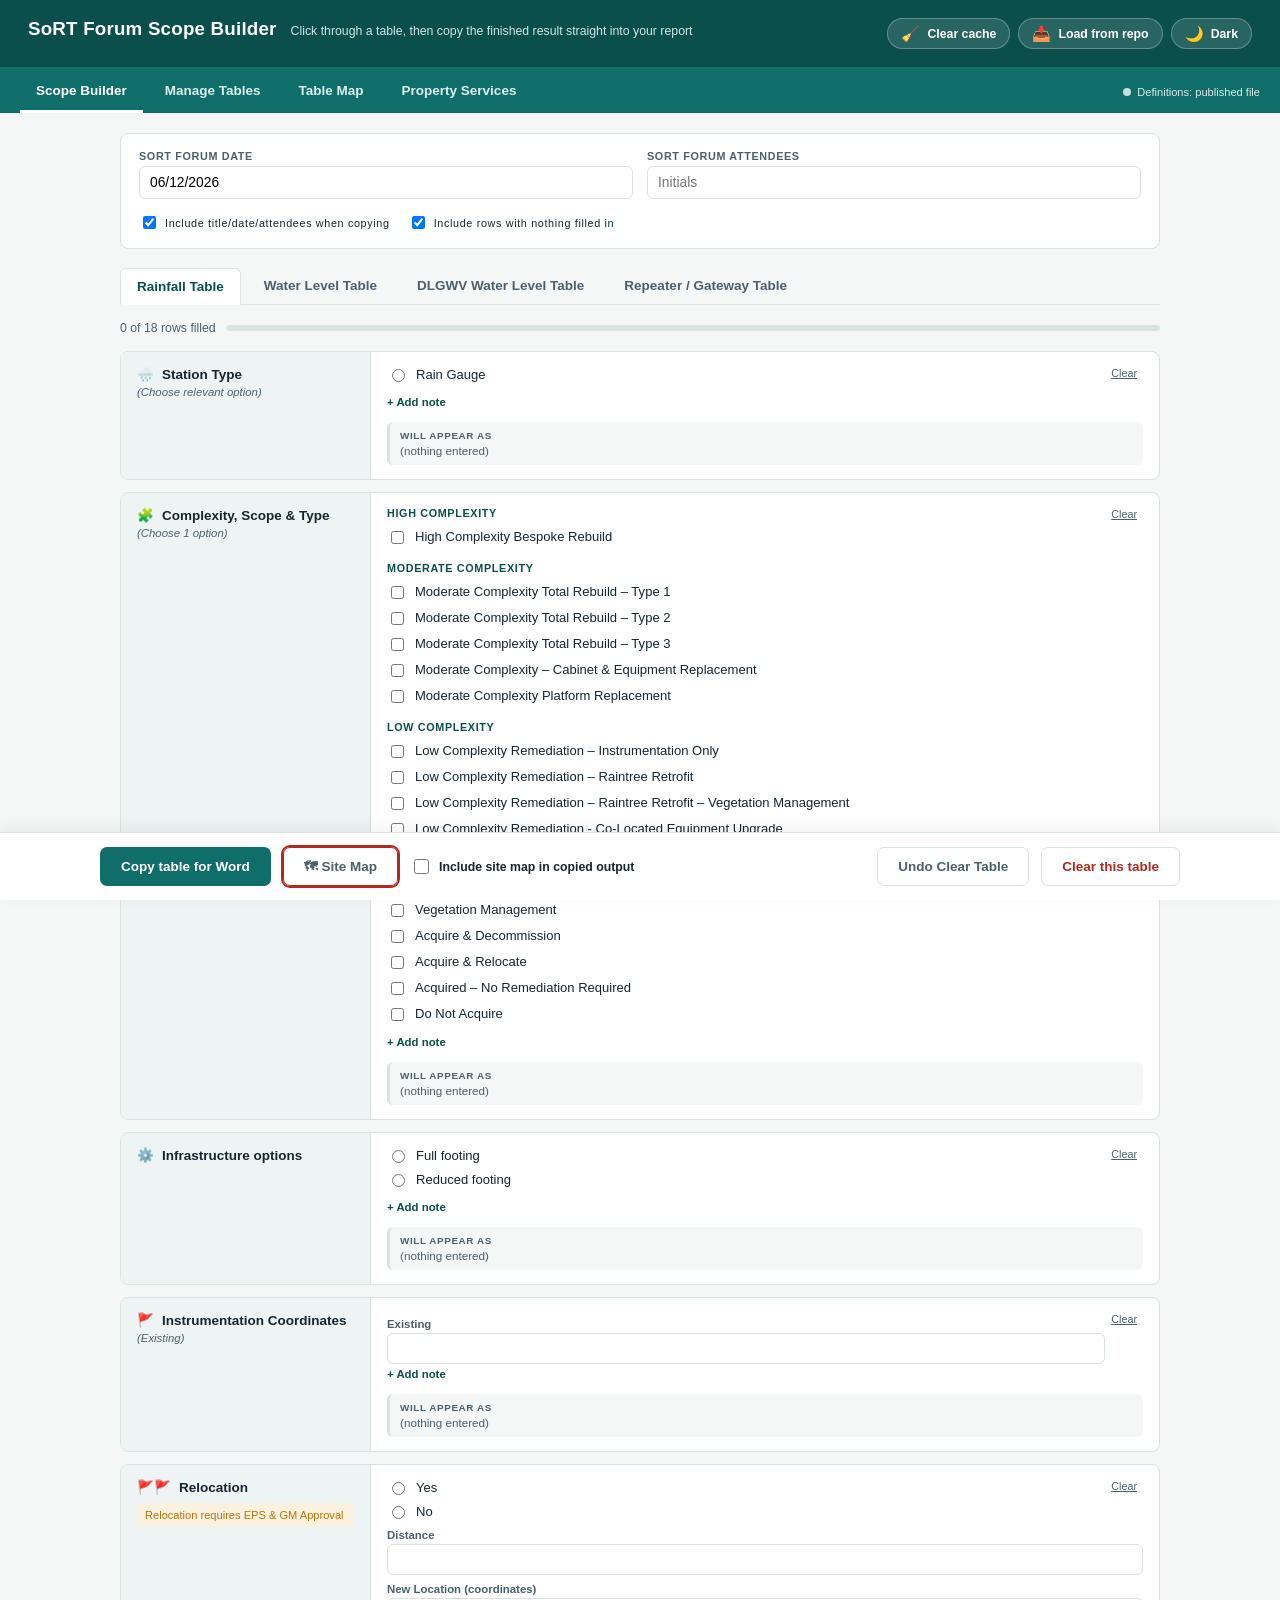
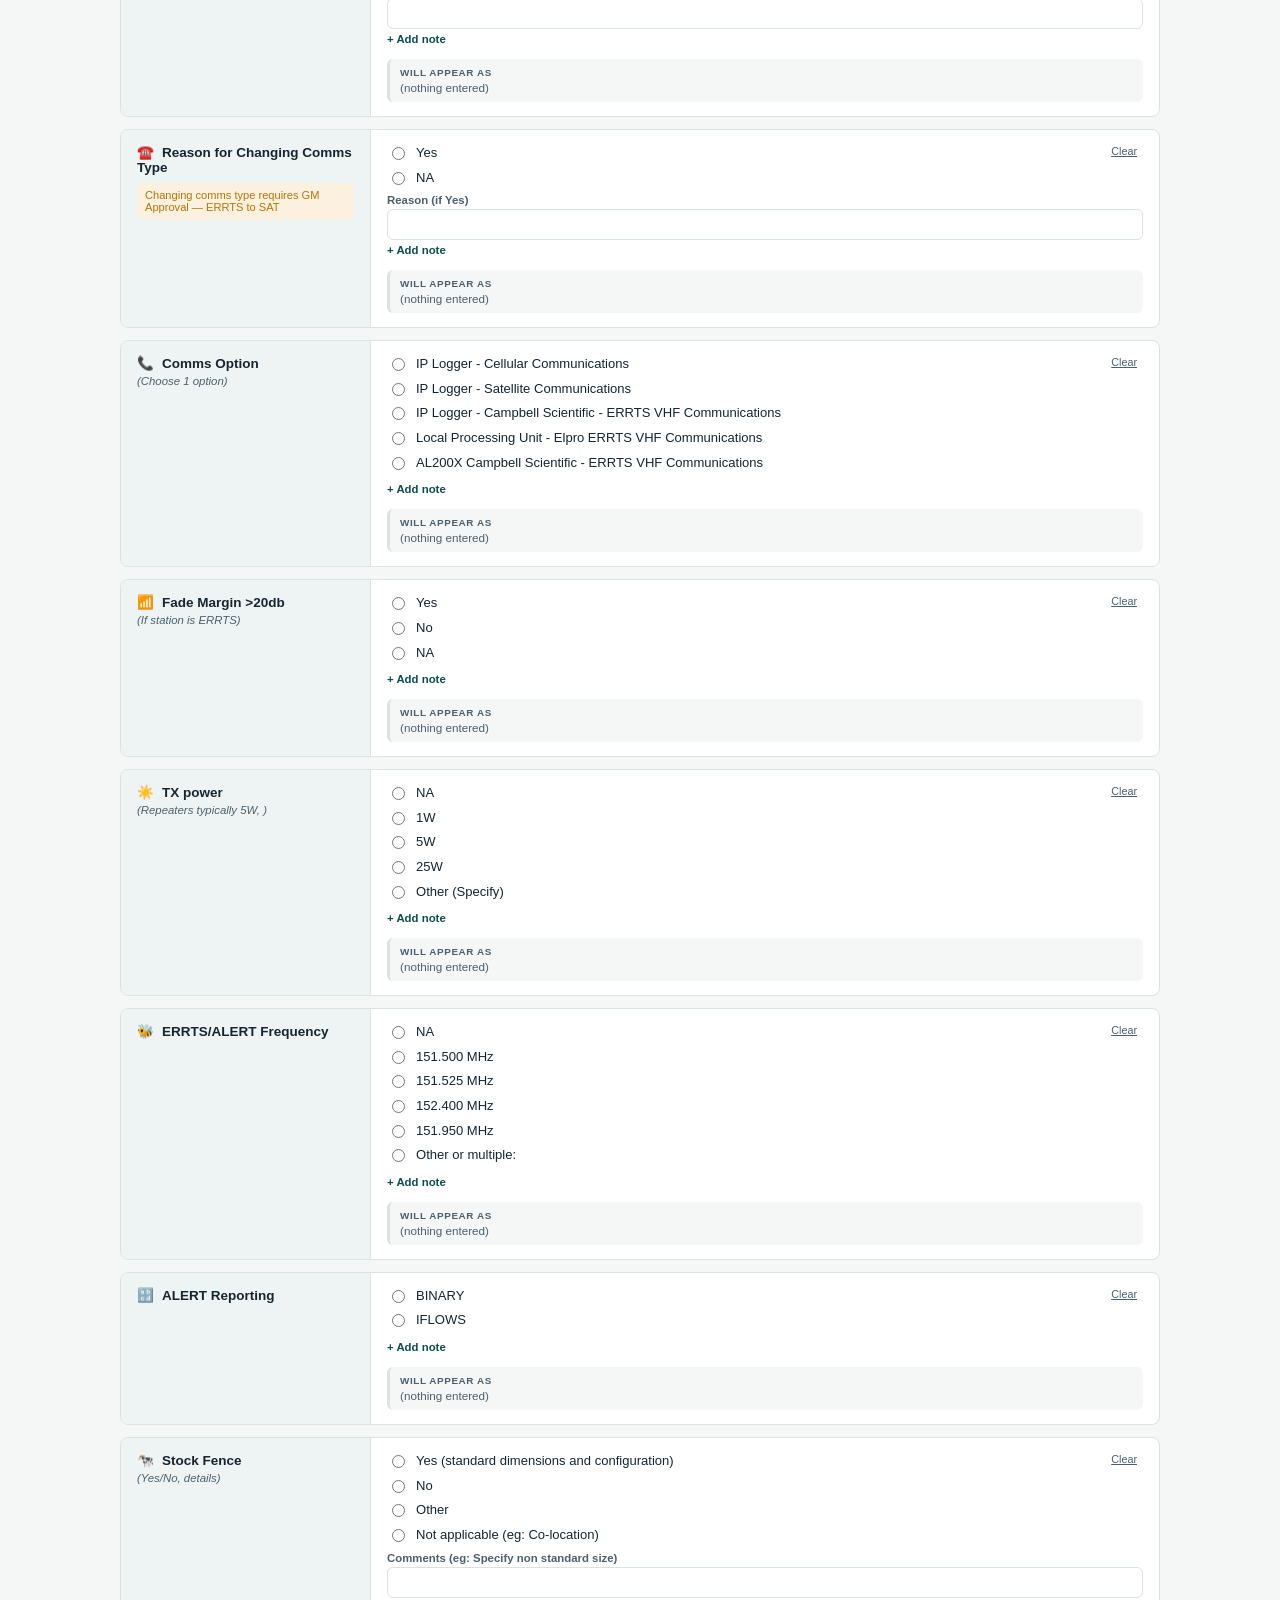
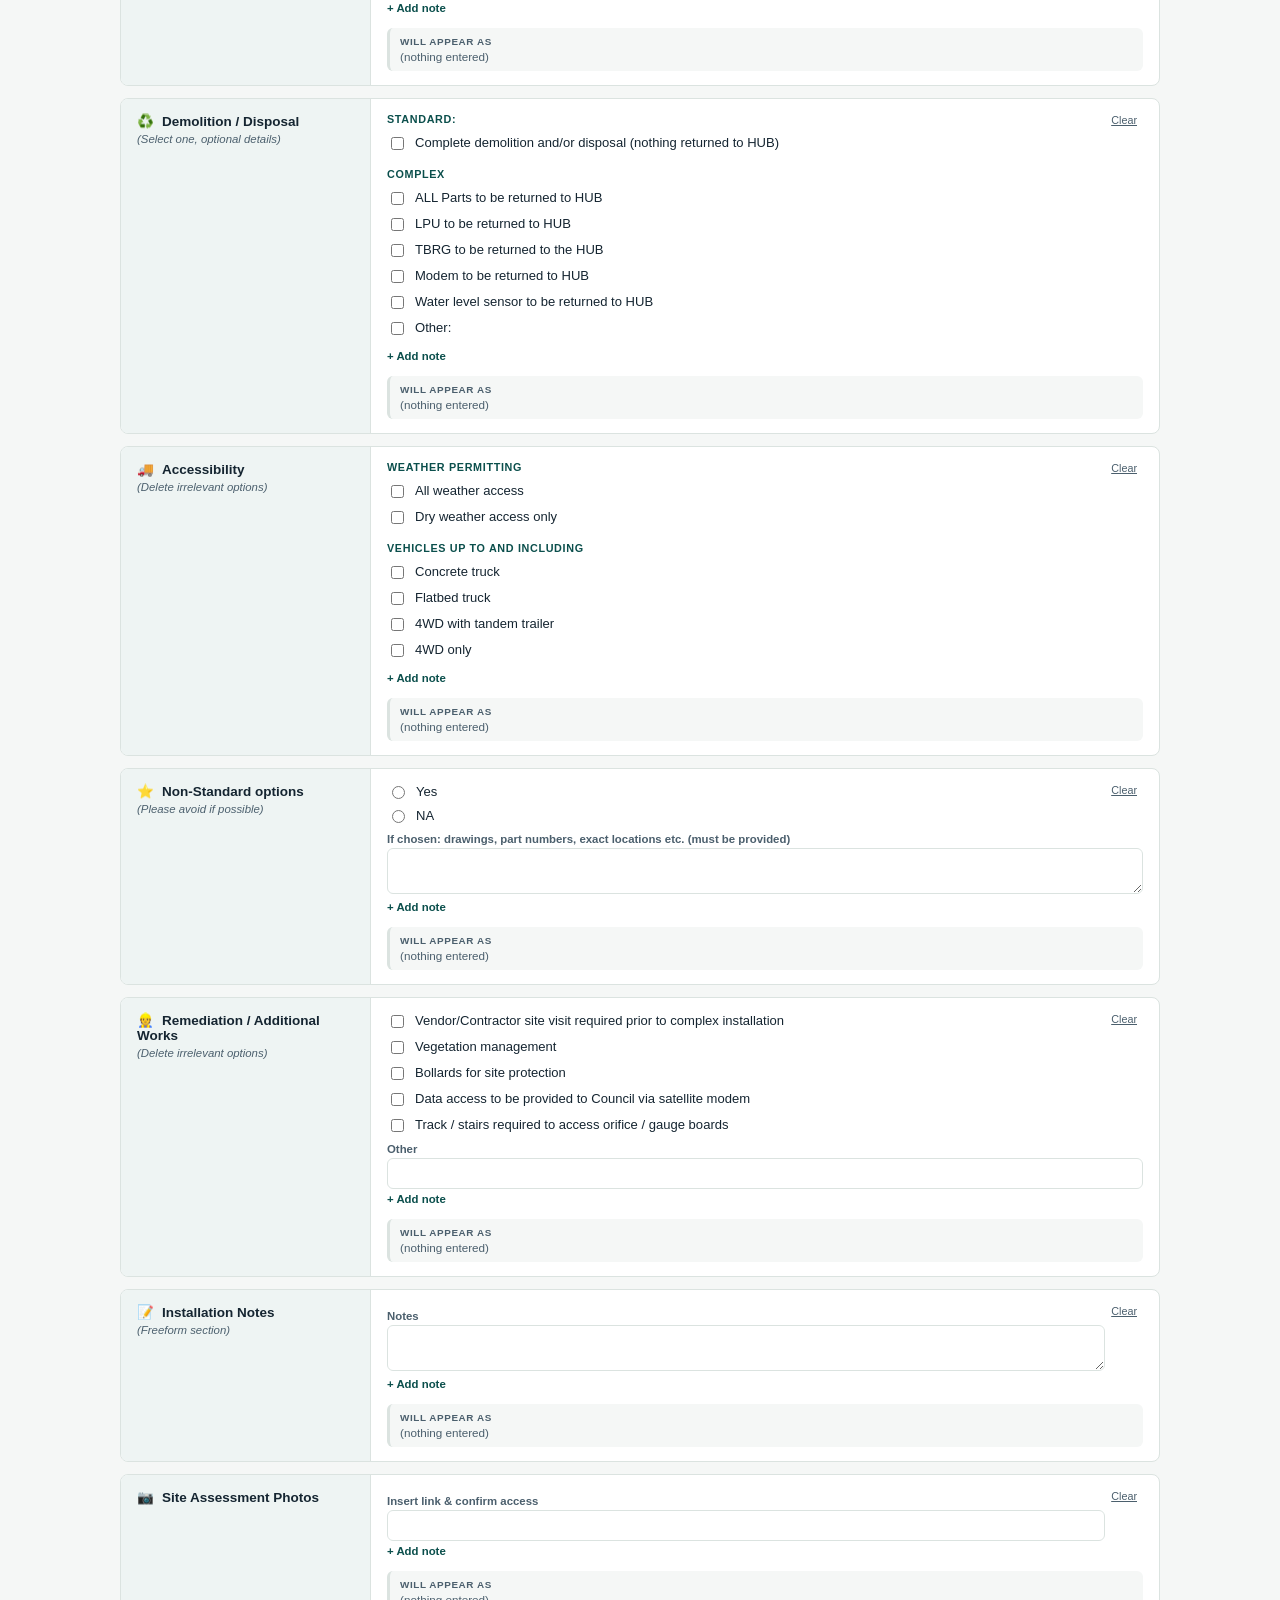
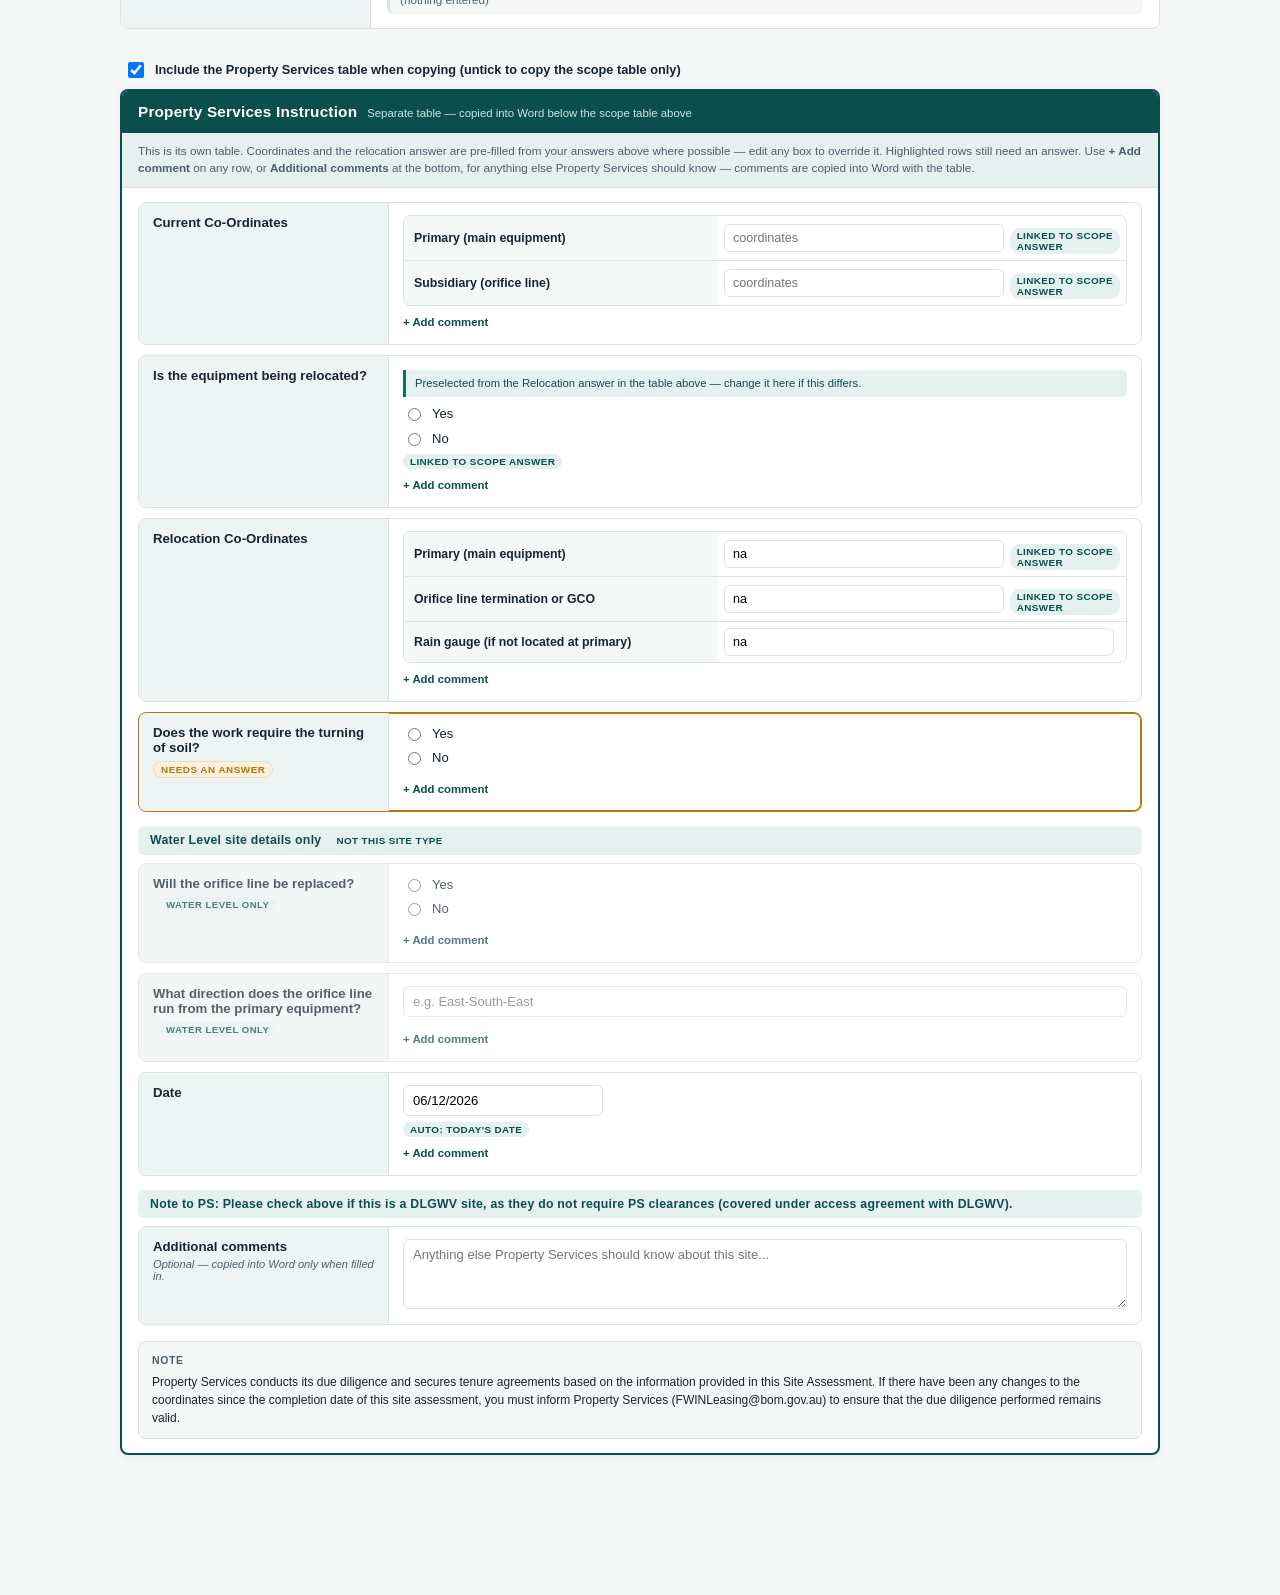
==== commit 455a973f: "Rename the map capture button to "Capture Map" and ring it red until used The Site Map header button" ====
--- a/index.html
+++ b/index.html
@@ -959,6 +959,14 @@
   .map-state-act{
     appearance:none; border:none; background:transparent; color:inherit; font:inherit;
     text-decoration:underline; cursor:pointer; padding:0;
+  }
+  /* "Capture the map" nudge: a red ring on 🗺 Site Map until a picture has been
+     captured with 📸 Capture Map, and on 📸 Capture Map until it is pressed. Both
+     come back when a coordinate changes (renderCaptureNudge). A ring, not a fill,
+     so each button keeps its own look; `.btn` in the selectors outranks the
+     secondary button's hover border. */
+  .btn.needs-capture, .btn.needs-capture:hover{
+    border-color:var(--danger); box-shadow:0 0 0 2px var(--danger);
   }
 
   /* Auto-calculated relocation distance suggestion in the pin panel (§B4). */
@@ -2170,7 +2178,7 @@
     } else {
       // Pins exist but no usable picture: never paste a blank rectangle — omit
       // the image and say what to do about it (A2 "fail loudly", §7.5).
-      mapNote = " (map not included — the picture could not be made automatically; open 🗺 Site Map and press “📸 Copy map image”)";
+      mapNote = " (map not included — the picture could not be made automatically; open 🗺 Site Map and press “📸 Capture Map”)";
     }
   }
 
@@ -2232,9 +2240,9 @@
 
 // Site Map button (opens the modal) + the "include map in copy" tickbox and the
 // chip that reports whether a map picture is ready (§7.5). The old toolbar
-// "Copy map image" button has moved INTO the modal, where the map is actually on
-// screen: capturing from out here meant capturing a map nobody could see, which
-// is how blank maps kept reaching Word.
+// "Copy map image" button has moved INTO the modal (now 📸 Capture Map), where
+// the map is actually on screen: capturing from out here meant capturing a map
+// nobody could see, which is how blank maps kept reaching Word.
 const siteMapBtn = document.getElementById("siteMapBtn");
 if(siteMapBtn) siteMapBtn.addEventListener("click", ()=> openSiteMap(siteMapBtn));
 const includeMapChk = document.getElementById("includeMapChk");
@@ -2291,7 +2299,7 @@
     label.textContent = "Map picture is made automatically on copy — or ";
     act.textContent = "capture it now";
   }
-  act.title = "Open the Site Map, frame it, then press “Copy map image”";
+  act.title = "Open the Site Map, frame it, then press “Capture Map”";
   act.addEventListener("click", ()=> openSiteMap(act));
   mapStateChip.appendChild(label);
   mapStateChip.appendChild(act);
@@ -4923,6 +4931,52 @@
 let autoCaptureTimer = null;    // pending (debounced) scheduleAutoCapture
 let autoCaptureFailed = false;  // the last automatic attempt produced no picture
 
+/* ---- "capture the map" nudge ------------------------------------------------
+   A red ring on 🗺 Site Map until the user has captured a picture with 📸 Capture
+   Map, and on 📸 Capture Map until it is pressed (it comes back if that capture
+   fails). Both rings return as soon as any coordinate changes, because the
+   captured picture then shows the old locations. Only the button counts: an
+   automatic picture is one nobody has framed or looked at (§7.5).
+   A coordinate change is spotted by comparing a signature of every location the
+   active table carries, so it doesn't matter which route changed one — a builder
+   field, the side panel, a pin drag, undo, Clear table, a gate showing a new
+   location, a table switch. It is a latch: changing a value and changing it back
+   still owes a capture, since the picture was dropped on the first change. */
+const captureNudge = { sig: null, pressed: false, captured: false };
+const SITE_MAP_BTN_TITLE = "Open the site map for this table's coordinates";
+
+function locationsSignature(table, pins){
+  if(!table) return "";
+  return table.id + "|" + pins.map(p=> p.rowId + "=" +
+    (p.ok ? Math.round(p.lat*1e6) + "," + Math.round(p.lon*1e6) : p.raw)).join(";");
+}
+// Re-read the locations and reset the nudge if any have changed since it was
+// last looked at. Returns whether this table has any locations at all — a table
+// with nothing to map has nothing to capture, so it is never ringed.
+function syncCaptureNudge(){
+  const table = activeTable();
+  const pins = table ? resolveMapPins(table) : [];
+  const sig = locationsSignature(table, pins);
+  if(sig !== captureNudge.sig){
+    captureNudge.sig = sig;
+    captureNudge.pressed = false;
+    captureNudge.captured = false;
+  }
+  return pins.length > 0;
+}
+function renderCaptureNudge(){
+  const owed = syncCaptureNudge() && !captureNudge.captured;
+  const mapBtn = document.getElementById("siteMapBtn");
+  if(mapBtn){
+    mapBtn.classList.toggle("needs-capture", owed);
+    mapBtn.title = owed
+      ? SITE_MAP_BTN_TITLE + " — no map captured since the coordinates last changed: open it and press 📸 Capture Map"
+      : SITE_MAP_BTN_TITLE;
+  }
+  const capBtn = siteMap.overlay && siteMap.overlay.querySelector(".smap-capture");
+  if(capBtn) capBtn.classList.toggle("needs-capture", owed && !captureNudge.pressed);
+}
+
 // Live module state. The MapView is kept alive between opens and re-fitted
 // rather than re-instantiated (§6). Screenshot is cached and invalidated on any
 // change to pins, coordinates, contour interval, or extent (§7.3).
@@ -6758,7 +6812,7 @@
         <button type="button" class="btn btn-secondary smap-reset" style="padding:6px 12px;">Reset view</button>
         <button type="button" class="btn btn-secondary smap-move" title="Turn on to drag pins to a new location — the coordinate is written back to the table" aria-pressed="false" style="padding:6px 12px;">Move pins: off</button>
         <button type="button" class="btn btn-secondary smap-measure" title="Measure geodesic distance between points on the map" aria-pressed="false" style="padding:6px 12px;">Measure</button>
-        <button type="button" class="btn btn-primary smap-capture" title="Take a picture of the map exactly as you see it here — copies it to the clipboard and attaches it to “Copy table for Word”" style="padding:6px 12px;">📸 Copy map image</button>
+        <button type="button" class="btn btn-primary smap-capture" title="Take a picture of the map exactly as you see it here — copies it to the clipboard and attaches it to “Copy table for Word”" style="padding:6px 12px;">📸 Capture Map</button>
         <button type="button" class="icon-btn smap-close" title="Close" aria-label="Close">✕</button>
       </div>
       <div class="smap-banners"></div>
@@ -6787,7 +6841,7 @@
                HERE rather than discovered after pasting into Word. -->
           <div class="smap-capture-card">
             <div class="smap-panel-head">Picture for the Word copy</div>
-            <p class="smap-capture-how">Frame the map how you want it, wait for it to finish drawing, then press <strong>📸 Copy map image</strong> above. That takes a picture of <em>this map area, exactly as you see it</em> — legend and all. You don’t have to: with <em>Include site map in copied output</em> ticked a picture is made for you automatically. Pressing the button is how you choose the framing — and see the result before it reaches a document.</p>
+            <p class="smap-capture-how">Frame the map how you want it, wait for it to finish drawing, then press <strong>📸 Capture Map</strong> above. That takes a picture of <em>this map area, exactly as you see it</em> — legend and all. You don’t have to: with <em>Include site map in copied output</em> ticked a picture is made for you automatically. Pressing the button is how you choose the framing — and see the result before it reaches a document.</p>
             <div class="smap-capture-state">Nothing captured yet.</div>
             <img class="smap-capture-thumb hidden" alt="Preview of the captured map picture">
             <div class="smap-capture-thumbnote hidden">This is exactly what gets pasted. If it looks wrong, re-frame the map and capture again.</div>
@@ -6822,6 +6876,7 @@
   // actually looked at reaches the Word copy.
   const captureBtn = overlay.querySelector(".smap-capture");
   if(captureBtn) captureBtn.addEventListener("click", ()=> captureVisibleMap(captureBtn));
+  renderCaptureNudge();
 
   const diagCopyBtn = overlay.querySelector(".smap-diag-copy");
   if(diagCopyBtn) diagCopyBtn.addEventListener("click", async ()=>{
@@ -7388,6 +7443,7 @@
   autoCaptureFailed = false;     // a new picture is owed; the last verdict is moot
   renderCaptureCard();
   renderMapStateChip();
+  renderCaptureNudge();          // every coordinate edit passes through here
   // Keep the copy armed (§7.6): a picture that has just gone stale while the tick
   // box is on is replaced in the background, so Copy doesn't have to wait for a
   // whole map to load. Only while the map is SHUT — with the modal open the user
@@ -7422,6 +7478,12 @@
     renderCaptureCard("No pins are showing, so there is nothing to capture. Tick a pin (or enter a coordinate) first.", "err");
     return null;
   }
+
+  // Pressed: the red ring comes off now (and goes back on if this fails).
+  syncCaptureNudge();
+  captureNudge.pressed = true;
+  const nudgeSig = captureNudge.sig;
+  renderCaptureNudge();
 
   const card = siteMap.captureCard;
   const restoreLabel = btn ? btn.textContent : null;
@@ -7460,6 +7522,11 @@
     includeMapCopy = true;
     if(includeMapChk) includeMapChk.checked = true;
     autoCaptureFailed = false;   // there is a picture now, however it was made
+    // ...and the Site Map ring comes off — unless a coordinate changed while the
+    // map was drawing, in which case this picture already shows the old one.
+    syncCaptureNudge();
+    if(captureNudge.sig === nudgeSig) captureNudge.captured = true;
+    renderCaptureNudge();
 
     let clipOk = false;
     if(clipWrite){ try{ await clipWrite; clipOk = true; }catch(_){ clipOk = false; } }
@@ -7489,6 +7556,8 @@
     renderCaptureCard(/nearly empty|no image data|did not decode|no dimensions/i.test(why)
       ? "The map hadn't finished drawing, so the picture came out blank — nothing was copied. Wait for the progress bar at the bottom of the map to finish, then press the button again."
       : "Couldn't capture the map (" + why + "). Nothing was copied — open Map diagnostics below for the detail.", "err");
+    captureNudge.pressed = false;   // nothing captured — the button still needs pressing
+    renderCaptureNudge();
     renderMapStateChip();
     renderDiagnostics();
     return null;
@@ -7517,10 +7586,10 @@
       text = "✓ Captured " + fmtClock(shot.at) + " — attached to “Copy table for Word”.";
       tone = "ok";
     }else if(shot.source === "capture"){
-      text = "The map has changed since you captured it. Press “📸 Copy map image” again so the picture matches what you see.";
+      text = "The map has changed since you captured it. Press “📸 Capture Map” again so the picture matches what you see.";
       tone = "stale";
     }else if(ready){
-      text = "✓ Made automatically " + fmtClock(shot.at) + " — attached to “Copy table for Word”. Press “📸 Copy map image” for one you have framed and looked at yourself.";
+      text = "✓ Made automatically " + fmtClock(shot.at) + " — attached to “Copy table for Word”. Press “📸 Capture Map” for one you have framed and looked at yourself.";
       tone = "ok";
     }else{
       text = "Nothing captured yet — a picture is made automatically when you copy, with whatever framing the map has then.";
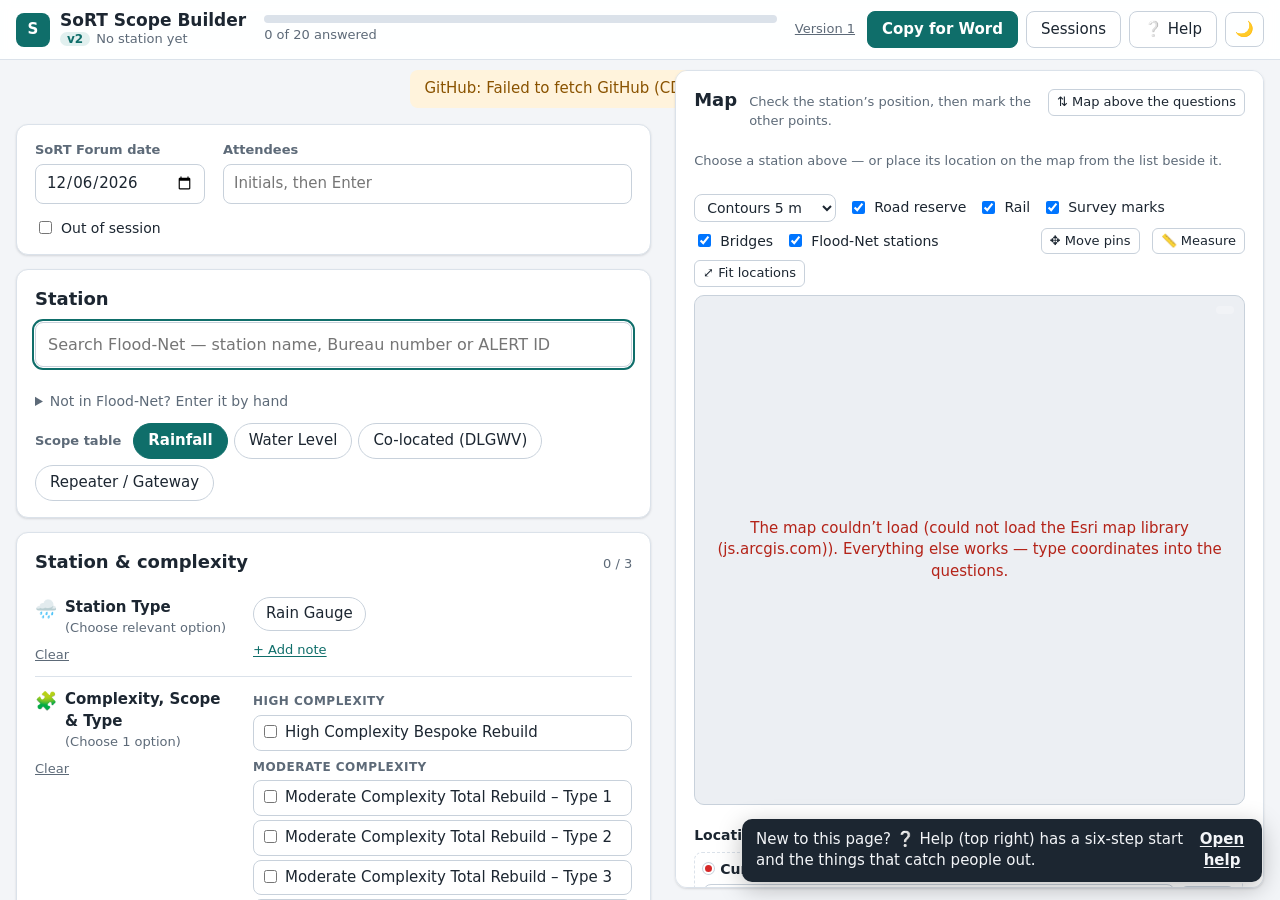
==== commit da2ab833: "Cutover: v2 is the Scope Builder; v1 kept at /SoRT/v1/ - index.html now only forwards to v2/ (keepin" ====
--- a/index.html
+++ b/index.html
@@ -1,8281 +1,19 @@
-<!DOCTYPE html>
+<!doctype html>
 <html lang="en">
 <head>
-<meta charset="UTF-8">
-<meta name="viewport" content="width=device-width, initial-scale=1.0">
-<title>SoRT Forum Scope Builder</title>
-
-<link rel="icon" type="image/svg+xml" href="data:image/svg+xml,%3Csvg%20xmlns='http://www.w3.org/2000/svg'%20viewBox='0%200%2064%2064'%3E%3Crect%20width='64'%20height='64'%20rx='8'%20fill='%230f6e6a'/%3E%3Ctext%20x='50%25'%20y='50%25'%20font-size='36'%20font-weight='700'%20text-anchor='middle'%20dominant-baseline='central'%20fill='%23ffffff'%20font-family='Segoe%20UI,Arial,sans-serif'%3ES%3C/text%3E%3C/svg%3E">
-  
-<style>
-  :root{
-    --ink:#152531;
-    --ink-soft:#4b5f6d;
-    --paper:#f5f7f6;
-    --card:#ffffff;
-    --line:#dbe3e0;
-    --accent:#0f6e6a;
-    --accent-dark:#0b4f4c;
-    --accent-soft:#e4f1ef;
-    --amber:#b5760a;
-    --amber-soft:#fbf1de;
-    --danger:#b02a1f;
-    --danger-soft:#fbe6e4;
-    --radius:8px;
-    font-size:15px;
-  }
-  /* ---- dark theme (toggled via data-theme on <html>) ---- */
-  :root[data-theme="dark"]{
-    --ink:#e7eef1;
-    --ink-soft:#9db0bb;
-    --paper:#0f1a20;
-    --card:#17242c;
-    --line:#2c3b45;
-    --accent:#3bb0a9;
-    --accent-dark:#0f6e6a;
-    --accent-soft:#123733;
-    --amber:#e0a83f;
-    --amber-soft:#33290f;
-    --danger:#e5766b;
-    --danger-soft:#3a1e1b;
-    color-scheme:dark;
-  }
-  :root[data-theme="dark"] .row-item{ background:#1d2c34; }
-  :root[data-theme="dark"] .tbl-card{ background:#1d2c34; }
-  :root[data-theme="dark"] .mini-btn{ background:var(--card); }
-  :root[data-theme="dark"] .ed-row{ background:var(--card); }
-  :root[data-theme="dark"] .ed-row-head{ background:#1d2c34; }
-  :root[data-theme="dark"] .btn-danger{ border-color:#5a2b26; }
-  :root[data-theme="dark"] .btn-danger:hover{ background:#4a2420; }
-  :root[data-theme="dark"] .admin-note{ border-color:#5a4a1f; }
-  :root[data-theme="dark"] .warn-banner{ border-color:#5a2b26; }
-  :root[data-theme="dark"] input[type=text],
-  :root[data-theme="dark"] textarea,
-  :root[data-theme="dark"] select{
-    background:#0f1a20; color:var(--ink);
-  }
-  :root[data-theme="dark"] input[type=text]::placeholder,
-  :root[data-theme="dark"] textarea::placeholder{ color:#6f828d; }
-  *{box-sizing:border-box;}
-  body{
-    margin:0;
-    font-family:"Segoe UI", "Calibri", Arial, sans-serif;
-    background:var(--paper);
-    color:var(--ink);
-    -webkit-font-smoothing:antialiased;
-  }
-  header.app-header{
-    background:var(--accent-dark);
-    color:#fff;
-    padding:18px 28px;
-    display:flex;
-    align-items:baseline;
-    justify-content:space-between;
-    flex-wrap:wrap;
-    gap:8px;
-    border-bottom:4px solid var(--accent);
-  }
-  header.app-header h1{
-    margin:0;
-    font-size:1.25rem;
-    letter-spacing:.2px;
-    font-weight:600;
-  }
-  header.app-header .sub{
-    font-size:.82rem;
-    color:#cfe6e3;
-  }
-  .header-titles{
-    display:flex; align-items:baseline; gap:14px; flex-wrap:wrap; min-width:0;
-  }
-  /* App-wide actions (Clear cache, Load from repo, theme) — one group, so the
-     header's space-between keeps them together on the right. */
-  .header-actions{
-    display:flex; align-items:center; gap:8px; flex-wrap:wrap; align-self:center;
-  }
-  .theme-toggle,
-  .header-btn{
-    appearance:none; cursor:pointer; font-family:inherit; align-self:center;
-    display:inline-flex; align-items:center; gap:7px;
-    background:rgba(255,255,255,.12); color:#fff;
-    border:1px solid rgba(255,255,255,.28);
-    padding:7px 13px; border-radius:999px; font-size:.82rem; font-weight:600;
-    transition:background .15s ease, border-color .15s ease;
-  }
-  .theme-toggle:hover,
-  .header-btn:hover{ background:rgba(255,255,255,.22); border-color:rgba(255,255,255,.5); }
-  .theme-toggle:focus-visible,
-  .header-btn:focus-visible{ outline:2px solid #fff; outline-offset:2px; }
-  .theme-toggle-icon,
-  .header-btn-icon{ font-size:1rem; line-height:1; }
-  .header-btn:disabled,
-  .header-btn:disabled:hover{
-    cursor:progress; opacity:.7;
-    background:rgba(255,255,255,.12); border-color:rgba(255,255,255,.28);
-  }
-
-  /* Feedback for the header actions. Fixed (not inside the sticky block, whose
-     overflow would clip it) and hung just under the nav bar, clear of the
-     source chip — see appToast(). */
-  .app-toast{
-    position:fixed; z-index:55;          /* above the sticky block + toolbar, below modals (60) */
-    right:16px; top:var(--app-toast-top, 72px);
-    max-width:min(440px, calc(100vw - 32px));
-    background:var(--card); color:var(--ink);
-    border:1px solid var(--line); border-left:4px solid var(--accent);
-    border-radius:var(--radius); padding:10px 14px;
-    font-size:.85rem; line-height:1.45; cursor:pointer;
-    box-shadow:0 8px 24px rgba(0,0,0,.18);
-  }
-  .app-toast.is-error{ border-left-color:var(--danger); }
-
-  /* ---- top-level mode nav + data source bar ---- */
-  .mode-nav{
-    background:var(--accent);
-    display:flex; align-items:center; gap:6px; flex-wrap:wrap;
-    padding:0 20px; color:#fff;
-  }
-  .mode-btn{
-    appearance:none; border:none; background:transparent; color:#dcefed;
-    padding:12px 16px; font-size:.9rem; font-weight:600; cursor:pointer; font-family:inherit;
-    border-bottom:3px solid transparent;
-  }
-  .mode-btn:hover{ color:#fff; }
-  .mode-btn.active{ color:#fff; border-bottom-color:#fff; }
-  .mode-nav .source-chip{
-    margin-left:auto; font-size:.74rem; color:#e6f4f2; opacity:.95;
-    display:flex; align-items:center; gap:6px; padding:4px 0;
-  }
-  .source-chip .dot{ width:8px; height:8px; border-radius:50%; background:#cfe6e3; }
-  .source-chip .dot.local{ background:var(--amber); }
-  .source-chip .dot.none{ background:var(--danger); }
-
-  /* ---- sticky top block ----
-     Header, mode nav and the builder's meta/tabs/progress strip share one
-     sticky container so the whole lot stays pinned to the top of the window
-     once the page scrolls. It must be opaque (rows scroll underneath it) and
-     sit above page content but below the modal overlay (z-index 60). */
-  .sticky-top{
-    position:sticky; top:0; z-index:40;
-    background:var(--paper);
-    /* Safety valve for short windows: the block is ~350px tall in builder
-       mode, so let it scroll internally rather than pin content off-screen. */
-    max-height:100vh;
-    max-height:100dvh;
-    overflow-y:auto;
-  }
-  .sticky-top.is-stuck{ box-shadow:0 6px 16px rgba(0,0,0,.12); }
-  :root[data-theme="dark"] .sticky-top.is-stuck{ box-shadow:0 6px 18px rgba(0,0,0,.5); }
-  /* Lines up with .wrap's content column; its bottom padding is the gap above
-     the first row, which is why .wrap carries no top padding in builder mode. */
-  .sticky-builder{
-    max-width:1080px;
-    margin:0 auto;
-    padding:20px 20px 16px;
-  }
-  /* Keep scrollIntoView() and anchor jumps clear of the pinned block. */
-  html{ scroll-padding-top:var(--sticky-top-h, 0px); }
-
-  .wrap{
-    max-width:1080px;
-    margin:0 auto;
-    padding:0 20px 140px;
-  }
-  .wrap.manage{ padding-top:20px; padding-bottom:40px; }
-
-  .meta-card{
-    background:var(--card);
-    border:1px solid var(--line);
-    border-radius:var(--radius);
-    padding:16px 18px;
-    margin-bottom:18px;
-    display:grid;
-    grid-template-columns:1fr 1fr;
-    gap:14px;
-  }
-  .meta-card .field{display:flex; flex-direction:column; gap:4px;}
-  .meta-card label{font-size:.72rem; text-transform:uppercase; letter-spacing:.06em; color:var(--ink-soft); font-weight:600;}
-  .meta-card input[type=text]{
-    border:1px solid var(--line); border-radius:6px; padding:8px 10px; font-size:.92rem; font-family:inherit;
-  }
-  .meta-card .toggles{grid-column:1 / -1; display:flex; gap:18px; font-size:.82rem; color:var(--ink-soft); align-items:center; flex-wrap:wrap;}
-  .meta-card .toggles label{display:flex; align-items:center; gap:6px; text-transform:none; font-weight:500; color:var(--ink);}
-
-  .tabs{
-    display:flex;
-    gap:6px;
-    margin-bottom:16px;
-    border-bottom:1px solid var(--line);
-    flex-wrap:wrap;
-  }
-  .tab-btn{
-    appearance:none; border:1px solid transparent; background:transparent;
-    padding:10px 16px; font-size:.9rem; font-weight:600; color:var(--ink-soft);
-    cursor:pointer; border-radius:6px 6px 0 0; font-family:inherit;
-  }
-  .tab-btn:hover{ color:var(--accent-dark); background:var(--accent-soft); }
-  .tab-btn.active{
-    color:var(--accent-dark);
-    background:var(--card);
-    border-color:var(--line);
-    border-bottom-color:var(--card);
-    transform:translateY(1px);
-  }
-
-  /* Last child of the sticky strip — the container's padding supplies the gap
-     below it, so no margin here (a margin would collapse out of the sticky
-     block and leave a transparent slot for rows to scroll through). */
-  .progress{
-    display:flex; align-items:center; gap:10px; margin-bottom:0;
-    font-size:.82rem; color:var(--ink-soft);
-  }
-  .progress-bar{ flex:1; height:6px; background:var(--line); border-radius:3px; overflow:hidden; }
-  .progress-bar-fill{ height:100%; background:var(--accent); width:0%; transition:width .25s ease; }
-
-  .row{
-    background:var(--card);
-    border:1px solid var(--line);
-    border-radius:var(--radius);
-    margin-bottom:12px;
-    display:grid;
-    grid-template-columns:250px 1fr;
-    overflow:hidden;
-  }
-  .row.has-content{ border-color:var(--accent); box-shadow:0 0 0 1px var(--accent) inset; }
-  .row-item{
-    background:#eef4f3;
-    padding:14px 16px;
-    border-right:1px solid var(--line);
-  }
-  .row-item .label{ font-weight:700; font-size:.9rem; color:var(--ink); }
-  .row-item .instruction{ font-size:.76rem; color:var(--ink-soft); margin-top:4px; font-style:italic; }
-  .row-item .note-helper{ font-size:.74rem; color:var(--amber); margin-top:8px; background:var(--amber-soft); padding:6px 8px; border-radius:5px; }
-
-  .row-controls{ padding:14px 16px; }
-  .options-list{ display:flex; flex-direction:column; gap:7px; margin-bottom:8px; }
-  .option-divider{ font-size:.72rem; font-weight:700; text-transform:uppercase; letter-spacing:.06em; color:var(--accent-dark); margin:8px 0 2px; }
-  .option-divider:first-child{ margin-top:0; }
-  .option-row{ display:flex; align-items:flex-start; gap:8px; font-size:.87rem; cursor:pointer; line-height:1.35; }
-  .option-row input{ margin-top:3px; accent-color:var(--accent); flex-shrink:0; }
-
-  .fields-list{ display:flex; flex-direction:column; gap:8px; margin-top:6px; }
-  .fields-list .field label{ display:block; font-size:.76rem; color:var(--ink-soft); font-weight:600; margin-bottom:3px; }
-  .fields-list input[type=text], .fields-list textarea{
-    width:100%; border:1px solid var(--line); border-radius:6px; padding:7px 9px; font-size:.87rem; font-family:inherit;
-    resize:vertical;
-  }
-  /* Shown only once a field carrying boiler-plate ("Default text", set in
-     Manage Tables) has been edited away from it — a way back to the supplied
-     wording without re-typing it. */
-  .fields-list .field-revert{
-    margin-top:3px; font-size:.72rem; color:var(--accent-dark); background:none; border:none;
-    padding:0; cursor:pointer; font-family:inherit; font-weight:600;
-  }
-  .fields-list .field-revert:hover{ text-decoration:underline; }
-
-  .note-toggle{
-    display:inline-flex; align-items:center; gap:5px; font-size:.76rem; color:var(--accent-dark);
-    background:none; border:none; cursor:pointer; padding:4px 0; font-family:inherit; font-weight:600;
-  }
-  .note-box{ margin-top:6px; display:none; }
-  .note-box.open{ display:block; }
-  .note-box textarea{ width:100%; border:1px solid var(--line); border-radius:6px; padding:7px 9px; font-size:.85rem; font-family:inherit; min-height:50px; }
-
-  .preview{
-    margin-top:10px; padding:8px 10px; background:var(--paper); border-radius:6px;
-    font-size:.78rem; color:var(--ink-soft); white-space:pre-wrap; border-left:3px solid var(--line);
-  }
-  .preview.filled{ border-left-color:var(--accent); color:var(--ink); }
-  .preview .preview-label{ font-weight:700; text-transform:uppercase; font-size:.66rem; letter-spacing:.06em; color:var(--ink-soft); display:block; margin-bottom:3px; }
-
-  .row-clear{
-    float:right; font-size:.72rem; color:var(--ink-soft); background:none; border:none; cursor:pointer;
-    text-decoration:underline; font-family:inherit;
-  }
-  .row-clear:hover{ color:var(--accent-dark); }
-
-  .toolbar{
-    position:fixed; bottom:0; left:0; right:0;
-    /* Above the sticky top block (40) but below the modal overlay (60), so a
-       very short window can't leave the copy buttons buried. */
-    z-index:50;
-    background:var(--card); border-top:1px solid var(--line);
-    padding:14px 20px; display:flex; align-items:center; justify-content:center; gap:12px;
-    box-shadow:0 -4px 14px rgba(0,0,0,.06);
-  }
-  .toolbar-inner{ max-width:1080px; width:100%; display:flex; align-items:center; gap:12px; }
-  .btn{
-    font-family:inherit; font-size:.9rem; font-weight:600; padding:11px 20px; border-radius:7px;
-    border:1px solid transparent; cursor:pointer;
-  }
-  .btn-primary{ background:var(--accent); color:#fff; }
-  .btn-primary:hover{ background:var(--accent-dark); }
-  .btn-secondary{ background:transparent; color:var(--ink-soft); border-color:var(--line); }
-  .btn-secondary:hover{ color:var(--ink); border-color:var(--ink-soft); }
-  .btn-reset{ color:var(--danger); }
-  .btn-reset:hover{ color:var(--danger); border-color:var(--danger); }
-  .btn-danger{ background:var(--danger-soft); color:var(--danger); border-color:#e9c4c0; }
-  .btn-danger:hover{ background:#f6d6d3; }
-  .status-msg{ font-size:.85rem; color:var(--accent-dark); font-weight:600; min-width:140px; }
-  .toolbar-spacer{ flex:1; }
-
-  /* ===================== ADMIN / CRUD ===================== */
-  .admin-actions{
-    display:flex; align-items:center; gap:8px; flex-wrap:wrap;
-    background:var(--card); border:1px solid var(--line); border-radius:var(--radius);
-    padding:12px 14px; margin-bottom:14px;
-  }
-  .admin-actions .grow{ flex:1; }
-  .admin-note{
-    font-size:.78rem; color:var(--ink-soft); background:var(--amber-soft);
-    border:1px solid #efdcb3; border-radius:6px; padding:8px 11px; margin-bottom:16px;
-    line-height:1.4;
-  }
-  .admin-note b{ color:var(--amber); }
-  .warn-banner{
-    font-size:.8rem; color:var(--danger); background:var(--danger-soft);
-    border:1px solid #e9c4c0; border-radius:6px; padding:8px 11px; margin-bottom:14px;
-  }
-  .warn-banner ul{ margin:6px 0 0; padding-left:18px; }
-
-  .admin-cols{ display:grid; grid-template-columns:260px 1fr; gap:16px; align-items:start; }
-
-  .panel{ background:var(--card); border:1px solid var(--line); border-radius:var(--radius); }
-  .panel-head{
-    padding:11px 14px; border-bottom:1px solid var(--line);
-    font-size:.74rem; text-transform:uppercase; letter-spacing:.06em; color:var(--ink-soft); font-weight:700;
-    display:flex; align-items:center; justify-content:space-between; gap:8px;
-  }
-  .panel-body{ padding:12px 14px; }
-
-  .tbl-list{ display:flex; flex-direction:column; gap:6px; }
-  .tbl-card{
-    display:flex; align-items:center; gap:6px; padding:8px 10px;
-    border:1px solid var(--line); border-radius:7px; cursor:pointer; background:#fbfdfc;
-  }
-  .tbl-card:hover{ border-color:var(--accent); }
-  .tbl-card.active{ border-color:var(--accent); background:var(--accent-soft); box-shadow:0 0 0 1px var(--accent) inset; }
-  .tbl-card .tbl-name{ flex:1; font-weight:600; font-size:.86rem; overflow:hidden; text-overflow:ellipsis; white-space:nowrap; }
-  .tbl-card .tbl-count{ font-size:.72rem; color:var(--ink-soft); }
-
-  .mini-btn{
-    appearance:none; border:1px solid var(--line); background:#fff; color:var(--ink-soft);
-    border-radius:5px; padding:3px 7px; font-size:.74rem; cursor:pointer; font-family:inherit; line-height:1.2;
-  }
-  .mini-btn:hover{ border-color:var(--accent); color:var(--accent-dark); }
-  .mini-btn.danger:hover{ border-color:var(--danger); color:var(--danger); }
-  .icon-btn{
-    appearance:none; border:none; background:transparent; cursor:pointer; color:var(--ink-soft);
-    font-size:.9rem; padding:2px 5px; border-radius:4px; line-height:1;
-  }
-  .icon-btn:hover{ background:var(--accent-soft); color:var(--accent-dark); }
-  .icon-btn.danger:hover{ background:var(--danger-soft); color:var(--danger); }
-
-  .ed-section{ margin-bottom:18px; }
-  .ed-grid{ display:grid; grid-template-columns:1fr 1fr; gap:10px; }
-  .ed-field{ display:flex; flex-direction:column; gap:4px; }
-  .ed-field.full{ grid-column:1 / -1; }
-  .ed-field label{ font-size:.72rem; text-transform:uppercase; letter-spacing:.05em; color:var(--ink-soft); font-weight:600; }
-  .ed-field input[type=text], .ed-field select, .ed-field textarea{
-    width:100%; border:1px solid var(--line); border-radius:6px; padding:7px 9px; font-size:.87rem; font-family:inherit; resize:vertical;
-  }
-  .ed-field .hint{ font-size:.72rem; color:var(--ink-soft); font-style:italic; }
-
-  .ed-row{
-    border:1px solid var(--line); border-radius:8px; margin-bottom:12px; overflow:hidden; background:#fff;
-  }
-  .ed-row-head{
-    display:flex; align-items:center; gap:8px; padding:9px 12px; background:#eef4f3; border-bottom:1px solid var(--line);
-    cursor:pointer;
-  }
-  .ed-row-head .er-title{ flex:1; font-weight:700; font-size:.88rem; }
-  .ed-row-head .er-type{ font-size:.7rem; text-transform:uppercase; letter-spacing:.05em; color:var(--accent-dark); background:var(--accent-soft); padding:2px 7px; border-radius:10px; }
-  .ed-row-head .caret{ color:var(--ink-soft); font-size:.8rem; }
-  .ed-row-body{ padding:12px; display:none; }
-  .ed-row.open .ed-row-body{ display:block; }
-  .ed-row.open .caret{ transform:rotate(90deg); }
-
-  .opt-source{ display:flex; gap:16px; font-size:.82rem; margin:2px 0 8px; }
-  .opt-source label{ display:flex; align-items:center; gap:5px; cursor:pointer; text-transform:none; letter-spacing:0; font-weight:500; color:var(--ink); }
-
-  .field-editor{ display:flex; flex-direction:column; gap:12px; }
-  .field-editor .fe-row{ display:flex; flex-direction:column; gap:6px; }
-  .field-editor .fe-main{ display:grid; grid-template-columns:1fr 1.4fr 110px 28px; gap:7px; align-items:center; }
-  .field-editor .fe-row input, .field-editor .fe-row select, .field-editor .fe-row textarea{
-    border:1px solid var(--line); border-radius:6px; padding:6px 8px; font-size:.82rem; font-family:inherit;
-  }
-  /* Default ("boiler-plate") text for a field. A textarea, not an input, so
-     multi-line boiler-plate can be typed straight in — those line breaks are
-     kept all the way into the Word copy. */
-  .field-editor .fe-default{ display:block; }
-  .field-editor .fe-default > span{
-    display:block; font-size:.7rem; text-transform:uppercase; letter-spacing:.05em;
-    color:var(--ink-soft); font-weight:600; margin-bottom:3px;
-  }
-  .field-editor .fe-default textarea{ width:100%; min-height:50px; resize:vertical; }
-  .field-editor .fe-hint{ font-size:.72rem; color:var(--amber); margin-top:3px; }
-
-  .oset{ border:1px solid var(--line); border-radius:7px; padding:10px 12px; margin-bottom:10px; }
-  .oset-head{ display:flex; align-items:center; gap:8px; margin-bottom:6px; }
-  .oset-head input{ flex:1; border:1px solid var(--line); border-radius:6px; padding:6px 8px; font-size:.84rem; font-weight:600; font-family:inherit; }
-  .oset textarea{ width:100%; border:1px solid var(--line); border-radius:6px; padding:7px 9px; font-size:.82rem; font-family:inherit; min-height:70px; resize:vertical; }
-  .oset .used-in{ font-size:.72rem; color:var(--ink-soft); margin-top:4px; }
-
-  .empty-state{
-    text-align:center; color:var(--ink-soft); padding:40px 20px; background:var(--card);
-    border:1px dashed var(--line); border-radius:var(--radius);
-  }
-  .empty-state p{ margin:6px 0 16px; }
-
-  .hidden{ display:none !important; }
-
-  /* ===================== SHARED / COMMON ROWS + TABLE MAP ===================== */
-  .er-shared{
-    background:var(--amber-soft); color:var(--amber); border:1px solid #efdcb3;
-    font-size:.64rem; text-transform:uppercase; letter-spacing:.05em; font-weight:700;
-    padding:2px 7px; border-radius:10px;
-  }
-  .ed-row.ref{ border-style:dashed; }
-  .ed-row.ref .ed-row-head{ cursor:default; background:var(--amber-soft); }
-  .ref-note{ font-size:.76rem; color:var(--ink-soft); padding:9px 12px; line-height:1.4; }
-  .link-btn{ color:var(--accent-dark); background:none; border:none; padding:0;
-    font:inherit; cursor:pointer; text-decoration:underline; }
-  .add-common{ display:flex; gap:8px; align-items:center; margin-top:10px; flex-wrap:wrap; }
-  .add-common select{ border:1px solid var(--line); border-radius:6px; padding:6px 8px;
-    font-size:.82rem; font-family:inherit; }
-
-  .map-scroll{ overflow-x:auto; border:1px solid var(--line); border-radius:var(--radius); background:var(--card); }
-  table.map-grid{ border-collapse:separate; border-spacing:0; width:100%; font-size:.84rem; }
-  table.map-grid th, table.map-grid td{ border-bottom:1px solid var(--line); border-right:1px solid var(--line); padding:9px 12px; }
-  table.map-grid thead th{
-    background:var(--accent-soft); color:var(--accent-dark);
-    position:sticky; top:0; z-index:1; text-align:center; font-size:.78rem; font-weight:700;
-  }
-  table.map-grid thead th.corner{ text-align:left; left:0; z-index:3; }
-  table.map-grid tbody th.row-head{
-    text-align:left; background:var(--card); position:sticky; left:0; z-index:1;
-    font-weight:600; min-width:200px;
-  }
-  table.map-grid tbody th.row-head .r-instr{ font-weight:400; color:var(--ink-soft); font-size:.74rem; display:block; margin-top:2px; }
-  table.map-grid td.cell{ text-align:center; cursor:pointer; }
-  table.map-grid td.cell:hover{ background:var(--accent-soft); }
-  table.map-grid tbody tr:hover th.row-head{ background:var(--accent-soft); }
-  table.map-grid input[type=checkbox]{ width:18px; height:18px; accent-color:var(--accent); cursor:pointer; }
-  .map-type{
-    font-size:.66rem; color:var(--accent-dark); background:var(--accent-soft);
-    border-radius:9px; padding:1px 6px; margin-left:6px; text-transform:uppercase; letter-spacing:.04em;
-  }
-  .map-intro{ margin-bottom:14px; }
-  :root[data-theme="dark"] .er-shared{ border-color:#5a4a1f; }
-
-  /* ===================== ROW ICONS + ICON PICKER ===================== */
-  .row-icon{ margin-right:8px; }
-  .er-icon{ font-size:1rem; line-height:1; }
-  .icon-pick{ display:flex; align-items:center; gap:8px; }
-  .icon-pick-btn{
-    appearance:none; font-family:inherit; cursor:pointer;
-    display:inline-flex; align-items:center; gap:8px;
-    border:1px solid var(--line); border-radius:6px; background:var(--card);
-    padding:6px 10px; font-size:.84rem; color:var(--ink);
-  }
-  .icon-pick-btn:hover{ border-color:var(--accent); color:var(--accent-dark); }
-  .icon-pick-btn .cur{ font-size:1.15rem; line-height:1; }
-  .modal-overlay{
-    position:fixed; inset:0; z-index:60; background:rgba(0,0,0,.45);
-    display:flex; align-items:center; justify-content:center; padding:20px;
-  }
-  .modal{
-    background:var(--card); border:1px solid var(--line); border-radius:10px;
-    width:100%; max-width:540px; max-height:82vh; display:flex; flex-direction:column;
-    box-shadow:0 12px 40px rgba(0,0,0,.28);
-  }
-  .modal-head{ display:flex; align-items:center; gap:10px; padding:13px 16px; border-bottom:1px solid var(--line); }
-  .modal-head h3{ margin:0; font-size:1rem; flex:1; }
-  .modal-body{ padding:14px 16px; overflow-y:auto; }
-  .icon-cat{ font-size:.7rem; text-transform:uppercase; letter-spacing:.06em; color:var(--ink-soft); font-weight:700; margin:12px 0 6px; }
-  .icon-cat:first-child{ margin-top:0; }
-  .icon-grid{ display:grid; grid-template-columns:repeat(auto-fill, minmax(42px,1fr)); gap:6px; }
-  .icon-cell{
-    appearance:none; border:1px solid var(--line); background:var(--paper); border-radius:7px;
-    font-size:1.3rem; line-height:1; padding:8px 0; cursor:pointer; font-family:inherit;
-  }
-  .icon-cell:hover{ border-color:var(--accent); background:var(--accent-soft); }
-  .icon-cell.selected{ border-color:var(--accent); background:var(--accent-soft); box-shadow:0 0 0 1px var(--accent) inset; }
-  .modal-foot{ display:flex; gap:8px; align-items:center; padding:12px 16px; border-top:1px solid var(--line); flex-wrap:wrap; }
-  .modal-foot input[type=text]{
-    flex:1; min-width:180px; border:1px solid var(--line); border-radius:6px;
-    padding:8px 10px; font-size:.87rem; font-family:inherit;
-  }
-  .modal-foot .grow{ flex:1; }
-
-  /* GitHub connection: the Manage Tables indicator and the Connect dialog. */
-  .gh-conn{ display:inline-flex; align-items:center; gap:6px; font-size:.8rem; color:var(--ink-soft); }
-  .gh-conn b{ color:var(--ink); }
-  .gh-connect .modal-body p,
-  .gh-connect .modal-body ol{ margin:0 0 10px; font-size:.87rem; line-height:1.5; }
-  .gh-connect .modal-body ol{ padding-left:20px; }
-  .gh-connect .modal-body li{ margin-bottom:4px; }
-  .gh-connect .gh-token{
-    width:100%; border:1px solid var(--line); border-radius:6px; padding:9px 10px;
-    font-family:Consolas, "Courier New", monospace; font-size:.85rem;
-    background:var(--card); color:var(--ink);
-  }
-  .gh-connect .gh-remember{ display:flex; align-items:center; gap:6px; font-size:.84rem; margin:10px 0; }
-  .gh-connect .modal-body .gh-note{ font-size:.78rem; color:var(--ink-soft); }
-  .gh-connect .gh-error{ color:var(--danger); font-size:.84rem; font-weight:600; min-height:1.2em; }
-
-  /* ===================== PROPERTY SERVICES (separate table) ===================== */
-  /* A deliberately distinct block sitting at the bottom of the Scope Builder.
-     It is copied into Word as its OWN second table, so it is styled to read as
-     a separate document element rather than more rows of the scope table. */
-  .ps-block{
-    margin-top:30px;
-    border:2px solid var(--accent-dark);
-    border-radius:var(--radius);
-    background:var(--card);
-    overflow:hidden;
-    box-shadow:0 2px 10px rgba(0,0,0,.05);
-  }
-  .ps-banner{
-    background:var(--accent-dark); color:#fff; padding:12px 16px;
-    display:flex; align-items:baseline; gap:10px; flex-wrap:wrap;
-  }
-  .ps-banner .ps-title{ font-size:1.02rem; font-weight:700; letter-spacing:.2px; }
-  .ps-banner .ps-sub{ font-size:.76rem; color:#cfe6e3; }
-  .ps-intro{
-    font-size:.78rem; color:var(--ink-soft); padding:10px 16px;
-    background:var(--accent-soft); border-bottom:1px solid var(--line); line-height:1.45;
-  }
-  .ps-body{ padding:14px 16px; }
-
-  /* Tick box (above the Property Services table) controlling whether that table
-     is included when copying. Ticked by default; untick to copy only the scope
-     table. */
-  .ps-copy-toggle{
-    display:flex; align-items:center; gap:8px; margin:30px 4px 8px;
-    font-size:.85rem; font-weight:600; color:var(--ink); cursor:pointer;
-  }
-  .ps-copy-toggle input{ width:16px; height:16px; cursor:pointer; }
-  .ps-copy-toggle + .ps-block{ margin-top:0; }
-  /* Visual cue that the table will be left out of the copy. */
-  .ps-block.ps-block--excluded{ opacity:.5; }
-
-  .ps-row{
-    background:var(--card); border:1px solid var(--line); border-radius:var(--radius);
-    margin-bottom:10px; display:grid; grid-template-columns:250px 1fr; overflow:hidden;
-  }
-  .ps-row.filled{ border-color:var(--accent); box-shadow:0 0 0 1px var(--accent) inset; }
-  .ps-row.needs{ border-color:var(--amber); box-shadow:0 0 0 1px var(--amber) inset; }
-  .ps-row.muted{ opacity:.72; }
-  .ps-rowitem{ background:#eef4f3; padding:12px 14px; border-right:1px solid var(--line); }
-  .ps-rowitem .label{ font-weight:700; font-size:.88rem; color:var(--ink); }
-  .ps-rowitem .needs-tag{
-    display:inline-block; margin-top:6px; font-size:.66rem; font-weight:700; text-transform:uppercase;
-    letter-spacing:.05em; color:var(--amber); background:var(--amber-soft);
-    border:1px solid #efdcb3; border-radius:10px; padding:2px 7px;
-  }
-  .ps-rowitem .wl-tag{
-    display:inline-block; margin-top:6px; margin-left:6px; font-size:.64rem; font-weight:700; text-transform:uppercase;
-    letter-spacing:.05em; color:var(--accent-dark); background:var(--accent-soft); border-radius:10px; padding:2px 7px;
-  }
-  .ps-controls{ padding:12px 14px; }
-  .ps-controls .options-list{ margin-bottom:6px; }
-
-  .ps-linked-note{
-    font-size:.75rem; color:var(--accent-dark); background:var(--accent-soft);
-    border-left:3px solid var(--accent); border-radius:0 5px 5px 0;
-    padding:6px 9px; margin:2px 0 8px; line-height:1.4;
-  }
-  .ps-linked-note b{ font-weight:700; }
-  .ps-linkbar{ display:flex; align-items:center; gap:10px; flex-wrap:wrap; margin-top:6px; }
-  .ps-link-chip{
-    font-size:.66rem; font-weight:700; text-transform:uppercase; letter-spacing:.04em;
-    color:var(--accent-dark); background:var(--accent-soft); border-radius:10px; padding:2px 7px;
-  }
-  .ps-link-chip.overridden{ color:var(--amber); background:var(--amber-soft); border:1px solid #efdcb3; }
-  .ps-revert{
-    background:none; border:none; padding:0; font:inherit; cursor:pointer;
-    color:var(--accent-dark); text-decoration:underline; font-size:.74rem; font-weight:600;
-  }
-  .ps-revert:hover{ color:var(--accent); }
-
-  /* nested coordinate sub-table */
-  .ps-coordgroup{ border:1px solid var(--line); border-radius:7px; overflow:hidden; }
-  .ps-coord-row{
-    display:grid; grid-template-columns:1fr 1.3fr; border-top:1px solid var(--line); align-items:stretch;
-  }
-  .ps-coord-row:first-child{ border-top:none; }
-  .ps-coord-label{ padding:8px 10px; font-size:.82rem; font-weight:600; background:#f4f8f7; display:flex; align-items:center; }
-  .ps-coord-input{ padding:6px; display:flex; align-items:center; gap:6px; }
-  .ps-coord-input input{
-    width:100%; border:1px solid var(--line); border-radius:6px; padding:6px 8px; font-size:.84rem; font-family:inherit;
-  }
-  :root[data-theme="dark"] .ps-rowitem{ background:#1d2c34; }
-  :root[data-theme="dark"] .ps-coord-label{ background:#1d2c34; }
-  :root[data-theme="dark"] .ps-coord-input input{ background:#0f1a20; color:var(--ink); }
-
-  .ps-sectionheader{
-    margin:14px 0 8px; padding:7px 12px; border-radius:6px;
-    background:var(--accent-soft); color:var(--accent-dark);
-    font-size:.82rem; font-weight:700; letter-spacing:.02em;
-    display:flex; align-items:center; gap:8px;
-  }
-  .ps-datefield input{
-    border:1px solid var(--line); border-radius:6px; padding:7px 9px; font-size:.87rem; font-family:inherit; width:200px; max-width:100%;
-  }
-  .ps-note-final{
-    margin-top:16px; padding:11px 13px; border:1px solid var(--line); border-radius:7px;
-    background:var(--paper); font-size:.8rem; line-height:1.5; color:var(--ink);
-  }
-  .ps-note-final .ps-note-head{
-    font-size:.7rem; text-transform:uppercase; letter-spacing:.06em; font-weight:700;
-    color:var(--ink-soft); display:block; margin-bottom:4px;
-  }
-  /* Free-text comments: "+ Add comment" under any answerable row, and the
-     always-visible "Additional comments" row at the foot of the table. Both
-     copy into Word with the table. */
-  .ps-controls .note-toggle{ margin-top:6px; }
-  .ps-comment-hint{ font-size:.74rem; color:var(--ink-soft); margin-top:4px; font-style:italic; }
-  .ps-comment-input{
-    width:100%; border:1px solid var(--line); border-radius:6px; padding:7px 9px;
-    font-size:.87rem; font-family:inherit; min-height:70px; resize:vertical;
-  }
-  :root[data-theme="dark"] .ps-block{ border-color:var(--accent); }
-  :root[data-theme="dark"] .ps-datefield input{ background:#0f1a20; color:var(--ink); }
-
-  @media (max-width: 720px){
-    .ps-row{ grid-template-columns:1fr; }
-    .ps-rowitem{ border-right:none; border-bottom:1px solid var(--line); }
-    .ps-coord-row{ grid-template-columns:1fr; }
-    .ps-coord-label{ border-bottom:1px solid var(--line); }
-  }
-
-  @media (max-width: 860px){
-    .admin-cols{ grid-template-columns:1fr; }
-  }
-  @media (max-width: 720px){
-    .row{ grid-template-columns:1fr; }
-    .row-item{ border-right:none; border-bottom:1px solid var(--line); }
-    .meta-card{ grid-template-columns:1fr; }
-    .ed-grid{ grid-template-columns:1fr; }
-    .field-editor .fe-main{ grid-template-columns:1fr 1fr; }
-
-    /* The sticky block carries the header, nav, meta card, tabs and progress
-       bar; at phone widths every one of those wraps onto extra lines, so trim
-       it back — otherwise the pinned block leaves no room for the rows under
-       it. The subtitle is the one purely decorative line, so it goes first. */
-    header.app-header{ padding:11px 16px; }
-    header.app-header h1{ font-size:1.05rem; }
-    header.app-header .sub{ display:none; }
-    .theme-toggle,
-    .header-btn{ padding:5px 11px; font-size:.78rem; }
-    .mode-nav{ padding:0 12px; gap:0; }
-    .mode-btn{ padding:9px 10px; font-size:.84rem; }
-    .sticky-builder{ padding:12px 16px 10px; }
-    .meta-card{ padding:11px 13px; gap:9px; margin-bottom:11px; }
-    .tabs{ margin-bottom:10px; }
-    .tab-btn{ padding:8px 12px; font-size:.85rem; }
-  }
-  /* Narrow screens: the header buttons go icon-only so they stay on the title's
-     line (with labels they need ~600px). The labels are only visually hidden —
-     still the accessible name, and each button's tooltip says what it does. */
-  @media (max-width: 600px){
-    .theme-toggle,
-    .header-btn{ padding:5px 6px; }
-    .header-actions{ gap:4px; }
-    .header-btn .header-btn-label,
-    .theme-toggle .theme-toggle-label{
-      position:absolute; width:1px; height:1px; margin:-1px; padding:0; border:0;
-      overflow:hidden; clip:rect(0 0 0 0); clip-path:inset(50%); white-space:nowrap;
-    }
-  }
-
-  /* ===================== COORDINATE VALIDATION HINTS (§3) ===================== */
-  .coord-hint{
-    font-size:.76rem; line-height:1.4; margin-top:5px; padding:6px 9px;
-    border-radius:6px; border:1px solid transparent;
-  }
-  .coord-hint--warn,  .coord-hint--info{ color:var(--amber); background:var(--amber-soft); border-color:#efdcb3; }
-  .coord-hint--error{ color:var(--danger); background:var(--danger-soft); border-color:#e9c4c0; }
-  .coord-hint--info{ color:var(--accent-dark); background:var(--accent-soft); border-color:var(--line); }
-  .coord-fix, .coord-undo{
-    appearance:none; border:1px solid currentColor; background:transparent; color:inherit;
-    border-radius:5px; padding:1px 8px; margin-left:6px; font:inherit; font-size:.72rem;
-    font-weight:600; cursor:pointer;
-  }
-  .coord-fix:hover, .coord-undo:hover{ background:rgba(0,0,0,.06); }
-  :root[data-theme="dark"] .coord-hint--warn, :root[data-theme="dark"] .coord-hint--info{ border-color:#5a4a1f; }
-  :root[data-theme="dark"] .coord-hint--error{ border-color:#5a2b26; }
-
-  /* ===================== mapPin ROW EDITOR (§4) ===================== */
-  .mappin-editor .mappin-enable{ display:flex; align-items:center; gap:8px; font-size:.85rem; font-weight:600; cursor:pointer; }
-  .mappin-editor .mappin-enable input{ width:16px; height:16px; }
-  .mappin-detail{ margin-top:10px; display:flex; flex-direction:column; gap:10px; }
-  .mappin-detail.hidden{ display:none; }
-  .mappin-flags{ display:flex; gap:18px; flex-wrap:wrap; font-size:.82rem; }
-  .mappin-flags label{ display:flex; align-items:center; gap:6px; cursor:pointer; }
-  .mappin-gate{ border-top:1px dashed var(--line); padding-top:10px; display:flex; flex-direction:column; gap:8px; font-size:.82rem; }
-  .mappin-gate > label{ display:flex; align-items:center; gap:6px; cursor:pointer; }
-
-  /* ===================== SITE MAP MODAL (§5,§6,§7) ===================== */
-  .map-copy-toggle{
-    display:flex; align-items:center; gap:7px; font-size:.82rem; font-weight:600;
-    color:var(--ink); cursor:pointer; white-space:nowrap;
-  }
-  .map-copy-toggle input{ width:15px; height:15px; cursor:pointer; }
-
-  .modal.modal--map{
-    max-width:1120px; width:100%; height:90vh; max-height:90vh; display:flex; flex-direction:column;
-  }
-  .modal--map .modal-head{ flex-wrap:wrap; gap:10px 14px; }
-  .smap-interval{ display:flex; align-items:center; gap:8px; font-size:.8rem; color:var(--ink-soft); }
-  .smap-interval label{ display:flex; align-items:center; gap:4px; cursor:pointer; color:var(--ink); }
-  .smap-interval-stamp{ color:var(--amber); font-weight:600; }
-  .smap-rail-on{ display:flex; align-items:center; gap:4px; cursor:pointer; font-size:.8rem; color:var(--ink); }
-  .smap-reset--active{ border-color:var(--accent) !important; color:var(--accent-dark) !important; }
-
-  .smap-banners{ display:flex; flex-direction:column; }
-  .smap-banner{
-    display:flex; align-items:center; gap:10px; padding:8px 14px; font-size:.8rem; line-height:1.4;
-    border-bottom:1px solid var(--line);
-  }
-  .smap-banner span{ flex:1; }
-  .smap-banner--warn{ color:var(--amber); background:var(--amber-soft); }
-  .smap-banner--error{ color:var(--danger); background:var(--danger-soft); }
-  .smap-banner-x{ appearance:none; border:none; background:transparent; color:inherit; cursor:pointer; font-size:.9rem; }
-
-  /* Screenshot capture visibility (§7, A2). `.hidden` is display:none, which
-     SUSPENDS the MapView — a suspended view stops rendering, so a screenshot
-     taken then is just the vector pins on white with no map underneath (the
-     reported "copy has pins + legend but no map" defect). For the brief moment
-     of a capture we swap `.hidden` for this state instead: visibility:hidden
-     keeps `view.suspended === false`, so the view stays laid out at its full
-     size and keeps rendering, while being invisible and click-through. */
-  .smap-overlay.smap-capturing{ visibility:hidden; pointer-events:none; }
-
-  .smap-body{ flex:1; display:flex; padding:0; min-height:0; overflow:hidden; }
-  .smap-map{ flex:1; position:relative; min-height:360px; background:#e9eef0; }
-  .smap-map .esri-view{ height:100%; width:100%; }
-  .smap-status{
-    position:absolute; inset:0; z-index:5; display:flex; align-items:center; justify-content:center;
-    background:rgba(245,247,246,.9); color:var(--ink-soft); font-size:.9rem; text-align:center; padding:20px;
-  }
-  /* CRITICAL: `display:flex` above would otherwise beat the [hidden] UA rule, so
-     setting `statusHost.hidden = true` in JS would NOT clear the "Loading map…"
-     overlay — it would sit over a working map forever (the reported symptom).
-     This makes the hidden attribute actually hide it. */
-  .smap-status[hidden]{ display:none; }
-  .smap-offline{ line-height:1.6; }
-  .smap-offline span{ font-size:.8rem; color:var(--ink-soft); }
-  .smap-panel{
-    width:290px; flex:none; overflow-y:auto; border-left:1px solid var(--line);
-    padding:12px 14px; background:var(--card); display:flex; flex-direction:column; gap:8px;
-  }
-  .smap-panel-head, .smap-legend-head{
-    font-size:.7rem; text-transform:uppercase; letter-spacing:.06em; color:var(--ink-soft); font-weight:700;
-  }
-  .smap-pin-list{ display:flex; flex-direction:column; gap:6px; }
-  .smap-empty{ font-size:.8rem; color:var(--ink-soft); line-height:1.4; }
-  .smap-pin{
-    display:flex; align-items:flex-start; gap:8px; padding:7px 8px; border:1px solid var(--line);
-    border-radius:7px; font-size:.82rem;
-  }
-  .smap-pin:hover{ border-color:var(--accent); }
-  .smap-pin--invalid{ opacity:.85; background:var(--danger-soft); border-color:#e9c4c0; }
-  /* A location this table has that nobody has entered yet: listed so the first
-     entry can be made from the map, but visibly not on it. */
-  .smap-pin--empty{ border-style:dashed; }
-  .smap-pin--empty .smap-dot{ opacity:.4; }
-  .smap-pin > input[type="checkbox"]{ margin-top:3px; flex:none; cursor:pointer; }
-  .smap-dot{ width:12px; height:12px; border-radius:50%; margin-top:3px; flex:none; box-shadow:0 0 0 1px rgba(0,0,0,.15); }
-  .smap-pin-text{ display:flex; flex-direction:column; gap:3px; min-width:0; flex:1; }
-  .smap-pin-label{ font-weight:600; }
-  /* Editable coordinate field per pin (§C2). */
-  .smap-pin-editrow{ display:flex; align-items:center; gap:5px; }
-  .smap-pin-input{
-    flex:1; min-width:0; font-size:.76rem; padding:3px 6px; border:1px solid var(--line);
-    border-radius:5px; background:var(--card); color:var(--ink);
-    font-family:"Cascadia Code",Consolas,"Courier New",monospace;
-  }
-  .smap-pin-input:focus{ outline:none; border-color:var(--accent); box-shadow:0 0 0 2px var(--accent-soft); }
-  .smap-pin-apply{
-    appearance:none; border:1px solid var(--accent); background:var(--accent-soft); color:var(--accent-dark);
-    border-radius:5px; padding:3px 9px; font-size:.72rem; font-weight:700; cursor:pointer; white-space:nowrap; flex:none;
-  }
-  .smap-pin-apply:hover{ background:var(--accent); color:#fff; }
-  .smap-pin-msg{ font-size:.72rem; line-height:1.35; word-break:break-word; }
-  .smap-pin-msg:empty{ display:none; }
-  .smap-pin-msg--err{ color:var(--danger); }
-  .smap-pin-msg--warn{ color:var(--amber); }
-  .smap-pin-msg--hint{ color:var(--ink-soft); }
-  .smap-anchor{
-    font-size:.6rem; text-transform:uppercase; letter-spacing:.04em; color:var(--accent-dark);
-    background:var(--accent-soft); border-radius:8px; padding:1px 5px; margin-left:4px; font-weight:700;
-  }
-  /* ---- ON-MAP EXPORT FURNITURE (§7.5) --------------------------------------
-     The legend and the contour caption are drawn ON THE MAP, at the same corners
-     `compositeScreenshot` draws them into the exported PNG. That is the whole
-     point of the capture button: the map area on screen IS the picture that gets
-     pasted, so nothing about the export is a surprise. They sit BELOW the status
-     overlay (z-index 5) and are click-through, so they never get in the way of
-     panning, dragging a pin, or measuring. The bottom attribution band is the one
-     piece the export draws alone — the live view already carries Esri's own
-     attribution bar across that exact strip. */
-  .smap-onmap{
-    position:absolute; z-index:4; pointer-events:none;
-    font-size:.78rem; line-height:1.35; color:#152531;
-  }
-  .smap-onmap-legend{
-    top:10px; left:10px; max-width:55%;
-    background:rgba(255,255,255,.86); border-radius:6px; padding:7px 10px;
-    display:flex; flex-direction:column; gap:6px;
-  }
-  .smap-onmap-legend:empty{ display:none; }
-  .smap-onmap-stamp{
-    top:10px; right:10px;
-    background:rgba(255,255,255,.86); border-radius:6px; padding:5px 10px; font-weight:600;
-  }
-  .smap-legend-row{ display:flex; align-items:flex-start; gap:7px; }
-
-  /* "Zoom in to see contours / road reserve" hint, over the map (§4.6). */
-  .smap-scalehint{
-    position:absolute; left:50%; bottom:12px; transform:translateX(-50%); z-index:6;
-    max-width:80%; padding:6px 12px; border-radius:16px; font-size:.78rem; text-align:center;
-    background:rgba(21,37,49,.86); color:#fff; box-shadow:0 2px 8px rgba(0,0,0,.25); pointer-events:none;
-  }
-
-  /* In-app diagnostics (§6) — collapsed by default, copyable as plain text. */
-  .smap-diag{ margin-top:auto; padding-top:10px; border-top:1px solid var(--line); }
-  .smap-diag > summary{
-    cursor:pointer; font-size:.7rem; text-transform:uppercase; letter-spacing:.06em;
-    color:var(--ink-soft); font-weight:700; list-style:revert;
-  }
-  .smap-diag > summary:hover{ color:var(--accent-dark); }
-  .smap-diag-body{ display:flex; flex-direction:column; gap:8px; margin-top:8px; }
-  .smap-diag-hint{ margin:0; font-size:.72rem; color:var(--ink-soft); line-height:1.4; }
-  .smap-diag-copy{ align-self:flex-start; }
-  .smap-diag-text{
-    margin:0; padding:8px 10px; background:var(--code-bg,#0d1b24); color:var(--code-ink,#dfe8ee);
-    border:1px solid var(--line); border-radius:6px; font-size:.68rem; line-height:1.45;
-    white-space:pre-wrap; word-break:break-word; max-height:260px; overflow:auto;
-    font-family:"Cascadia Code",Consolas,"Courier New",monospace;
-  }
-
-  /* Active state for the toolbar toggles (Move pins / Measure), §B1/§B2. */
-  .smap-move--on, .smap-measure--on{
-    border-color:var(--accent) !important; color:var(--accent-dark) !important;
-    background:var(--accent-soft) !important; font-weight:700;
-  }
-  /* Grab cursor while Move-pins mode is armed and the pointer is over a pin (§B1). */
-  .smap-map.smap-move-armed .esri-view-surface,
-  .smap-map.smap-move-armed canvas{ cursor:grab !important; }
-  .smap-map.smap-grabbing .esri-view-surface,
-  .smap-map.smap-grabbing canvas{ cursor:grabbing !important; }
-
-  /* Undo toast after a pin drag (§B1) — over the map, bottom-centre. */
-  .smap-toast-host{
-    position:absolute; left:50%; bottom:54px; transform:translateX(-50%); z-index:7;
-    display:flex; flex-direction:column; gap:8px; align-items:center; pointer-events:none;
-  }
-  .smap-toast{
-    display:flex; align-items:center; gap:12px; padding:9px 14px; border-radius:10px;
-    background:rgba(21,37,49,.94); color:#fff; font-size:.8rem; line-height:1.35;
-    box-shadow:0 4px 14px rgba(0,0,0,.3); pointer-events:auto; max-width:520px;
-  }
-  .smap-toast-msg{ flex:1; }
-  .smap-toast-undo{
-    appearance:none; border:1px solid rgba(255,255,255,.5); background:transparent; color:#fff;
-    border-radius:7px; padding:4px 12px; font-size:.78rem; font-weight:700; cursor:pointer; white-space:nowrap;
-  }
-  .smap-toast-undo:hover{ background:rgba(255,255,255,.15); }
-
-  /* Bottom-of-map build progress (imagery + contours + road + rail + labels). A
-     thin bar pinned to the very bottom edge, plus a small pill that names what is
-     still drawing ("Building map…" / "Drawing contours…"). It is
-     pointer-events:none and disables nothing, so the map is never locked while it
-     fills. Shown/faded via the --on class (opacity), width driven from JS. */
-  .smap-progress{
-    position:absolute; left:0; right:0; bottom:0; z-index:8; pointer-events:none;
-    opacity:0; transition:opacity .3s ease;
-  }
-  .smap-progress.smap-progress--on{ opacity:1; }
-  .smap-progress[hidden]{ display:none; }
-  .smap-progress-bar{
-    position:absolute; left:0; bottom:0; height:4px; width:0%;
-    background:linear-gradient(90deg,var(--accent-dark),var(--accent));
-    box-shadow:0 0 8px rgba(15,110,106,.55);
-    border-top-right-radius:2px; border-bottom-right-radius:2px;
-  }
-  .smap-progress-note{
-    position:absolute; left:10px; bottom:11px; font-size:.72rem; font-weight:600;
-    color:#fff; background:rgba(21,37,49,.82); padding:3px 10px; border-radius:11px;
-    box-shadow:0 1px 4px rgba(0,0,0,.25); white-space:nowrap;
-  }
-
-  /* Legend coordinate on screen (§B3) — same two lines the export draws. */
-  .smap-legend-text{ display:flex; flex-direction:column; gap:0; min-width:0; }
-  .smap-legend-label{ font-weight:700; }
-  .smap-legend-coord{ font-size:.72rem; color:#3a4a56; word-break:break-word; }
-  .smap-onmap .smap-dot{ margin-top:2px; box-shadow:0 0 0 1px rgba(0,0,0,.25); }
-
-  /* ---- CAPTURE CARD (§7.5) --------------------------------------------------
-     The side panel now carries the *action* — capture what you can see — and the
-     proof: a thumbnail of the exact PNG that will be pasted. A blank capture is
-     therefore visible here, in the modal, instead of turning up in Word. */
-  .smap-capture-card{
-    margin-top:6px; border-top:1px solid var(--line); padding-top:9px;
-    display:flex; flex-direction:column; gap:7px;
-  }
-  .smap-capture-how{ font-size:.75rem; color:var(--ink-soft); line-height:1.45; margin:0; }
-  .smap-capture-state{
-    display:flex; align-items:flex-start; gap:7px; font-size:.76rem; line-height:1.4;
-    border-radius:6px; padding:6px 8px; background:var(--paper);
-  }
-  .smap-capture-state--ok{ background:var(--accent-soft); color:var(--accent-dark); font-weight:600; }
-  .smap-capture-state--stale{ background:var(--amber-soft); color:var(--amber); font-weight:600; }
-  .smap-capture-state--err{ background:var(--danger-soft); color:var(--danger); font-weight:600; }
-  .smap-capture-thumb{
-    display:block; width:100%; height:auto; border:1px solid var(--line); border-radius:6px;
-    background:#fff;
-  }
-  .smap-capture-thumbnote{ font-size:.7rem; color:var(--ink-soft); line-height:1.35; }
-  .smap-capture--busy{ opacity:.65; pointer-events:none; }
-
-  /* ---- MAIN-TOOLBAR MAP STATE CHIP (§7.5) -----------------------------------
-     Shown only while "Include site map" is ticked. It answers the one question
-     the old toolbar left unanswered: is there actually a map image ready to
-     paste, and is it still the one I framed? */
-  .map-state{
-    display:inline-flex; align-items:center; gap:8px; font-size:.76rem; font-weight:600;
-    border-radius:999px; padding:4px 11px; white-space:nowrap;
-  }
-  .map-state[hidden]{ display:none; }
-  .map-state--ok{ background:var(--accent-soft); color:var(--accent-dark); }
-  .map-state--todo{ background:var(--amber-soft); color:var(--amber); }
-  /* A picture is being made right now, unattended (§7.6) — and the one state
-     that is a genuine problem: the automatic attempt produced nothing. */
-  .map-state--busy{ background:var(--line); color:var(--ink-soft); }
-  .map-state--warn{ background:var(--danger-soft); color:var(--danger); }
-  .map-state-act{
-    appearance:none; border:none; background:transparent; color:inherit; font:inherit;
-    text-decoration:underline; cursor:pointer; padding:0;
-  }
-  /* "Capture the map" nudge: a red ring on 🗺 Site Map until a picture has been
-     captured with 📸 Capture Map, and on 📸 Capture Map until it is pressed. Both
-     come back when a coordinate changes (renderCaptureNudge). A ring, not a fill,
-     so each button keeps its own look; `.btn` in the selectors outranks the
-     secondary button's hover border. */
-  .btn.needs-capture, .btn.needs-capture:hover{
-    border-color:var(--danger); box-shadow:0 0 0 2px var(--danger);
-  }
-
-  /* Auto-calculated relocation distance suggestion in the pin panel (§B4). */
-  .smap-distsuggest{
-    margin-top:6px; border-top:1px solid var(--line); padding-top:8px;
-    display:flex; flex-direction:column; gap:6px;
-  }
-  .smap-distsuggest-row{ display:flex; align-items:center; gap:8px; font-size:.8rem; flex-wrap:wrap; }
-  .smap-distsuggest-val{ font-weight:700; }
-  .smap-distsuggest-use{
-    appearance:none; border:1px solid var(--accent); background:var(--accent-soft); color:var(--accent-dark);
-    border-radius:7px; padding:3px 10px; font-size:.74rem; font-weight:700; cursor:pointer; white-space:nowrap;
-  }
-  .smap-distsuggest-use:hover{ background:var(--accent); color:#fff; }
-  .smap-distsuggest-note{ font-size:.72rem; color:var(--ink-soft); line-height:1.4; }
-
-  @media (max-width: 720px){
-    .smap-body{ flex-direction:column; }
-    .smap-panel{ width:auto; border-left:none; border-top:1px solid var(--line); max-height:38%; }
-    .modal.modal--map{ height:94vh; max-height:94vh; }
-  }
-</style>
-<script>
-  /* Apply the saved (or system-preferred) theme before first paint to avoid a flash. */
-  (function(){
-    try{
-      var saved = localStorage.getItem("sort.theme");
-      var dark = saved ? saved === "dark"
-                       : (window.matchMedia && window.matchMedia("(prefers-color-scheme: dark)").matches);
-      document.documentElement.setAttribute("data-theme", dark ? "dark" : "light");
-    }catch(e){}
-  })();
-</script>
+<meta charset="utf-8">
+<meta name="viewport" content="width=device-width, initial-scale=1">
+<title>SoRT Scope Builder</title>
+<!-- The Scope Builder is v2 (/SoRT/v2/) since the cutover of 3 Nov 2026; v1 is
+     kept at /SoRT/v1/. This page only forwards, keeping any ?query and #hash.
+     Rollback: revert the cutover commit (v1 comes back here). -->
+<script>location.replace('v2/' + location.search + location.hash);</script>
+<noscript><meta http-equiv="refresh" content="0; url=v2/"></noscript>
+<link rel="canonical" href="https://cdomotor-g.github.io/SoRT/v2/">
+<style>body { font: 15px/1.5 "Segoe UI", system-ui, sans-serif; margin: 40px auto; max-width: 560px; padding: 0 16px; color: #1c2631; }</style>
 </head>
 <body>
-
-<!-- Everything from the page title down to and including the fill progress bar
-     rides in one sticky block, so it stays pinned to the top of the window once
-     the page scrolls (§ sticky top block in the stylesheet). -->
-<div class="sticky-top" id="stickyTop">
-
-<header class="app-header">
-  <div class="header-titles">
-    <h1>SoRT Forum Scope Builder</h1>
-    <div class="sub">Click through a table, then copy the finished result straight into your report</div>
-  </div>
-  <!-- App-wide actions, available on every tab (§ HEADER ACTIONS in the script). -->
-  <div class="header-actions">
-    <button type="button" id="clearCacheBtn" class="header-btn" title="Clear what SoRT has saved in this browser and reload it fresh from the server">
-      <span class="header-btn-icon" aria-hidden="true">🧹</span>
-      <span class="header-btn-label">Clear cache</span>
-    </button>
-    <button type="button" id="loadRepoBtn" class="header-btn" title="Load the latest definitions from the GitHub repo">
-      <span class="header-btn-icon" aria-hidden="true">📥</span>
-      <span class="header-btn-label">Load from repo</span>
-    </button>
-    <button type="button" id="themeToggle" class="theme-toggle" aria-label="Switch to dark mode" aria-pressed="false" title="Toggle dark mode">
-      <span class="theme-toggle-icon" aria-hidden="true">🌙</span>
-      <span class="theme-toggle-label">Dark</span>
-    </button>
-  </div>
-</header>
-
-<nav class="mode-nav">
-  <button class="mode-btn active" data-mode="builder">Scope Builder</button>
-  <button class="mode-btn" data-mode="manage">Manage Tables</button>
-  <button class="mode-btn" data-mode="map">Table Map</button>
-  <button class="mode-btn" data-mode="ps">Property Services</button>
-  <span class="source-chip" id="sourceChip"><span class="dot"></span><span id="sourceLabel">Loading…</span></span>
-</nav>
-
-  <!-- Builder-only strip. It lives here rather than inside #builderView so it
-       pins with the header and nav; setMode() hides it outside builder mode. -->
-  <div class="sticky-builder" id="builderSticky">
-    <div class="meta-card">
-      <div class="field">
-        <label for="forumDate">SoRT Forum Date</label>
-        <input type="text" id="forumDate" placeholder="dd/mm/yyyy">
-      </div>
-      <div class="field">
-        <label for="forumAttendees">SoRT Forum Attendees</label>
-        <input type="text" id="forumAttendees" placeholder="Initials">
-      </div>
-      <div class="toggles">
-        <label><input type="checkbox" id="includeHeader" checked> Include title/date/attendees when copying</label>
-        <label><input type="checkbox" id="includeEmpty" checked> Include rows with nothing filled in</label>
-      </div>
-    </div>
-
-    <div class="tabs" id="tabs"></div>
-
-    <div class="progress">
-      <span id="progressText">0 of 0 rows filled</span>
-      <div class="progress-bar"><div class="progress-bar-fill" id="progressFill"></div></div>
-    </div>
-  </div>
-
-</div><!-- /.sticky-top -->
-
-<!-- Feedback for the header actions (Clear cache / Load from repo). -->
-<div class="app-toast" id="appToast" role="status" aria-live="polite" hidden></div>
-
-<div class="wrap" id="wrap">
-
-  <!-- ===================== BUILDER VIEW ===================== -->
-  <div id="builderView">
-    <div id="rowsContainer"></div>
-
-    <!-- Property Services — a separate, visually distinct table copied into Word
-         as its own second table. Rendered below whichever scope table is active. -->
-    <div id="psContainer"></div>
-  </div>
-
-  <!-- ===================== MANAGE VIEW ===================== -->
-  <div id="manageView" class="hidden"></div>
-
-  <!-- ===================== TABLE MAP VIEW ===================== -->
-  <div id="mapView" class="hidden"></div>
-
-  <!-- ===================== PROPERTY SERVICES MANAGE VIEW ===================== -->
-  <div id="psManageView" class="hidden"></div>
-
-</div>
-
-<div class="toolbar" id="builderToolbar">
-  <div class="toolbar-inner">
-    <button class="btn btn-primary" id="copyBtn">Copy table for Word</button>
-    <button class="btn btn-secondary" id="siteMapBtn" title="Open the site map for this table's coordinates">🗺 Site Map</button>
-    <label class="map-copy-toggle" title="Include a site map picture in the copied Word output. If you haven’t captured one yourself in the Site Map window, one is made for you automatically.">
-      <input type="checkbox" id="includeMapChk"> Include site map in copied output
-    </label>
-    <!-- Says whether a map picture is actually ready to paste, and whether it is
-         still the one the user framed (§7.5). Only shown while the tick box is on. -->
-    <span class="map-state" id="mapStateChip" hidden></span>
-    <span class="status-msg" id="statusMsg"></span>
-    <span class="toolbar-spacer"></span>
-    <button class="btn btn-secondary" id="undoResetBtn">Undo Clear Table</button>
-    <button class="btn btn-secondary btn-reset" id="resetBtn">Clear this table</button>
-  </div>
-</div>
-
-<input type="file" id="importFile" accept="application/json,.json" class="hidden">
-
-<script>
-/* =========================================================================
-   SoRT Forum Scope Builder
-   -------------------------------------------------------------------------
-   Table + row definitions live outside this page so they can evolve without
-   editing the app. This file provides:
-     • the end-user "Scope Builder" (unchanged behaviour), and
-     • a "Manage Tables" CRUD editor for the definitions.
-   The published definitions are definitions.json in the GitHub repo named by
-   GITHUB_REPO below: the app reads it on startup and "Publish to GitHub"
-   commits edits back to it (edit → Publish → everyone gets it on next load).
-   With GITHUB_REPO.owner left blank the app falls back to the bundled
-   definitions.json plus manual Import/Export, i.e. the original offline
-   behaviour.
-
-   Definition shape:
-   {
-     version, meta:{...},
-     optionSets: { <name>: [ "opt", "### Divider", ... ] },
-     sharedRows: [ ROW ],                 // "common" rows reused across tables
-     tables: [ { id, label, title, rows:[ ROW | {shared:<id>} ] } ]
-   }
-   ROW = {
-     id, item, instruction, type:"single"|"multi"|"none",
-     icon?,   // emoji shown beside the item name in the Scope Builder
-     note?, optionSet? (name) OR options?[] ,
-     fields?:[{key,label,type,placeholder?,default?}]
-   }
-   A field's `default` is boiler-plate text pre-loaded into that input in the
-   Scope Builder — a starting point the end user edits in place (unlike
-   `placeholder`, which is only grey prompt text and never lands in Word).
-   type: single -> radio, multi -> checkbox, none -> fields/text only.
-   An option string beginning with "### " renders as a non-selectable divider.
-   A table row may instead be { shared:<id> } — a reference to a sharedRows
-   entry, so one "common row" definition can appear in many tables (managed
-   via the Common rows editor + the Table Map). See effectiveRows().
-   ========================================================================= */
-
-const LS_DEFS = "sort.definitions.v1";   // saved (edited) definitions / unpublished draft
-const LS_DEFS_BASE = "sort.definitions.base";   // the published text that draft was edited from
-const LS_URL  = "sort.definitionsUrl";   // remembered "load from URL" source
-const LS_GITHUB = "sort.github";         // connected GitHub token + login (see connectGithub)
-const DEFINITIONS_FILE = "definitions.json";
-
-/* Migration fallback for the Site Map pins (§4). The durable mechanism is the
-   row-level `mapPin` declaration (see normalizeMapPin) — this map is ONLY used
-   to seed the well-known coordinate rows when a loaded document predates the
-   schema and declares no pin at all, exactly as DEFAULT_PROPERTY_SERVICES does
-   for the Property Services block. A document that authors its own mapPin(s)
-   overrides these entirely, so this is a bridge, not the source of truth. */
-const DEFAULT_MAP_PINS = {
-  coords:          { field:"existing",    label:"Current location",       colour:"red",    defaultOn:true, anchor:true },
-  relocation:      { field:"newLocation", label:"Relocation site",        colour:"orange", defaultOn:true, requires:{ row:"relocation", not:"No" } },
-  riverCoords:     { field:"detail",      label:"River line termination", colour:"blue",   defaultOn:true },
-  riverRelocation: { field:"newRiver",    label:"River line relocation",  colour:"purple", defaultOn:true }
-};
-
-/* ===================== PROPERTY SERVICES =====================
-   The "Property Services Instruction" block is a *second, separate* table shown
-   at the bottom of the Scope Builder for every station type and copied into Word
-   as its own table. Its shape lives under defs.propertyServices so it can be
-   managed without touching code; this DEFAULT is the built-in fallback used when
-   the loaded definitions (e.g. an older definitions.json) do not yet carry one.
-
-   Row kinds:
-     coordGroup    — a titled sub-table of coordinate rows {key,label,source?,default?}
-     question      — a single-choice question (radio) with options
-     text          — a free-text answer
-     sectionHeader — a labelled subsection divider
-     date          — an auto-filled date (today), overridable
-   A row/coord may carry a `source:{row,field}` that derives its default from the
-   active scope table's answers (field:null means the row's selected value). A
-   `wlOnly:true` row is only *required* on the Water Level table. Anything derived
-   or prefilled is always editable — the first manual edit "detaches" it. */
-const DEFAULT_PROPERTY_SERVICES = {
-  title: "Property Services Instruction",
-  note: "Property Services conducts its due diligence and secures tenure agreements based on the information provided in this Site Assessment. If there have been any changes to the coordinates since the completion date of this site assessment, you must inform Property Services (FWINLeasing@bom.gov.au) to ensure that the due diligence performed remains valid.",
-  rows: [
-    { id:"currentCoords", kind:"coordGroup", label:"Current Co-Ordinates", coords:[
-      { key:"primary",    label:"Primary (main equipment)",  source:{ row:"coords",     field:"existing" } },
-      { key:"subsidiary", label:"Subsidiary (orifice line)", source:{ row:"riverCoords", field:"detail" } }
-    ]},
-    { id:"relocating", kind:"question", label:"Is the equipment being relocated?",
-      options:["Yes","No"], source:{ row:"relocation", field:null },
-      linkedNote:"Preselected from the Relocation answer in the table above — change it here if this differs." },
-    { id:"relocationCoords", kind:"coordGroup", label:"Relocation Co-Ordinates", coords:[
-      { key:"primary",   label:"Primary (main equipment)",              source:{ row:"relocation", field:"newLocation" }, default:"na" },
-      { key:"orifice",   label:"Orifice line termination or GCO",        default:"na" },
-      { key:"raingauge", label:"Rain gauge (if not located at primary)", default:"na" }
-    ]},
-    { id:"turnSoil", kind:"question", label:"Does the work require the turning of soil?", options:["Yes","No"], required:true },
-    { id:"wlHeader", kind:"sectionHeader", label:"Water Level site details only", wlOnly:true },
-    { id:"orificeReplace", kind:"question", label:"Will the orifice line be replaced?", options:["Yes","No"], required:true, wlOnly:true },
-    { id:"orificeDirection", kind:"text", label:"What direction does the orifice line run from the primary equipment?", placeholder:"e.g. East-South-East", wlOnly:true },
-    { id:"date", kind:"date", label:"Date" }
-  ]
-};
-
-/* ===================== GITHUB (the definitions store) =====================
-   The published definitions are definitions.json in this GitHub repo. The app
-   reads it on startup — no sign-in needed, the repo is public — and "Publish to
-   GitHub" commits edits straight back to it, so the file's commit history is
-   the audit trail and the way to roll back. Reads try, in order (see
-   fetchDefsFromGithub):
-     • the GitHub contents API — the branch as it is right now. Anonymous
-       callers share 60 requests an hour per network address; with a token
-       connected it is 5,000 an hour;
-     • raw.githubusercontent.com — the fallback when the API refuses or is
-       blocked; its CDN can serve a copy up to 5 minutes old.
-   Publishing needs a GitHub token allowed to change this repo (a fine-grained
-   token with Contents: Read and write on just this repo). It is pasted in once
-   ("Connect GitHub…") and kept in this browser only — see connectGithub().
-   Leave `owner` blank to run offline: bundled definitions.json + Import/Export. */
-const GITHUB_REPO = {
-  owner:     "cdomotor-g",
-  repo:      "SoRT",
-  branch:    "main",
-  path:      DEFINITIONS_FILE,    // path of the definitions file inside the repo
-  timeoutMs: 10000                // per request, so a blocked host can't hang the app
-};
-const REMOTE_ON = !!(GITHUB_REPO.owner && GITHUB_REPO.repo);
-// The exact text of the published definitions.json the definitions on screen
-// were loaded (or edited) from. Publish refuses when GitHub no longer holds this
-// text — someone changed the file since — so nobody silently overwrites an edit.
-// null = not known (e.g. offline), and Publish asks before overwriting.
-let publishedText = null;
-
-let defs = null;          // active definitions used by the builder + editor
-let defsOrigin = "none";  // "remote" | "file" | "url" | "local" | "imported" | "none"
-let mode = "builder";     // "builder" | "manage"
-
-/* ===================== DEFINITION HELPERS ===================== */
-function clone(x){ return JSON.parse(JSON.stringify(x)); }
-
-function normalizeDefinitions(raw){
-  const d = (raw && typeof raw === "object") ? raw : {};
-  const out = {
-    version: d.version || 1,
-    meta: (d.meta && typeof d.meta === "object") ? d.meta : {},
-    optionSets: (d.optionSets && typeof d.optionSets === "object") ? d.optionSets : {},
-    propertyServices: normalizePropertyServices(d.propertyServices),
-    sharedRows: Array.isArray(d.sharedRows) ? d.sharedRows : [],
-    tables: Array.isArray(d.tables) ? d.tables : []
-  };
-  // Coerce every set to an array of strings.
-  Object.keys(out.optionSets).forEach(k=>{
-    if(!Array.isArray(out.optionSets[k])) out.optionSets[k] = [];
-    out.optionSets[k] = out.optionSets[k].map(String);
-  });
-  // Shared ("common") rows: full row definitions stored once and referenced by
-  // any number of tables. Ensure each has a unique id.
-  const sharedTaken = [];
-  out.sharedRows = out.sharedRows.map((r,ri)=>{
-    const row = normalizeRow(r, ri);
-    row.id = uniqueId(row.id || ("commonRow" + (ri+1)), sharedTaken);
-    sharedTaken.push(row.id);
-    return row;
-  });
-  out.tables = out.tables.map((t,ti)=>({
-    id: t.id || ("table" + (ti+1)),
-    label: t.label || t.title || ("Table " + (ti+1)),
-    title: t.title || t.label || ("Table " + (ti+1)),
-    rows: Array.isArray(t.rows) ? t.rows.map((r,ri)=>normalizeTableRow(r,ri)) : []
-  }));
-  // Site Map pins: if the whole document predates the mapPin schema (nothing
-  // declares one), seed the known coordinate rows so the map works out of the
-  // box. A document that declares ANY mapPin is left exactly as authored (§4).
-  const anyPin = out.sharedRows.some(r=>r.mapPin) ||
-    out.tables.some(t=>t.rows.some(r=>!isSharedRef(r) && r.mapPin));
-  if(!anyPin){
-    const seed = (r)=>{
-      if(r && !r.mapPin && DEFAULT_MAP_PINS[r.id]){
-        const mp = normalizeMapPin(DEFAULT_MAP_PINS[r.id]);
-        if(mp) r.mapPin = mp;
-      }
-    };
-    out.sharedRows.forEach(seed);
-    out.tables.forEach(t=>t.rows.forEach(r=>{ if(!isSharedRef(r)) seed(r); }));
-  }
-  return out;
-}
-// A table row is either a reference to a shared/common row ({shared:<id>}) or
-// an inline row definition (the original shape).
-function normalizeTableRow(r, ri){
-  if(r && typeof r === "object" && typeof r.shared === "string" && r.shared){
-    return { shared: r.shared };
-  }
-  return normalizeRow(r, ri);
-}
-function normalizeRow(r, ri){
-  const type = (r.type === "single" || r.type === "multi") ? r.type
-             : (r.type === "none" || r.type == null) ? "none" : "single";
-  const row = {
-    id: r.id || ("row" + (ri+1)),
-    item: r.item || "",
-    instruction: r.instruction || "",
-    type
-  };
-  if(r.icon != null && String(r.icon).trim()) row.icon = String(r.icon).trim();
-  if(r.note) row.note = r.note;
-  if(type !== "none"){
-    if(r.optionSet) row.optionSet = r.optionSet;
-    else row.options = Array.isArray(r.options) ? r.options.map(String) : [];
-  }
-  // Optional site-map pin declaration (see normalizeMapPin). Older definition
-  // documents simply carry no mapPin, so this degrades to "row has no pin".
-  const mp = normalizeMapPin(r.mapPin);
-  if(mp) row.mapPin = mp;
-  if(Array.isArray(r.fields) && r.fields.length){
-    row.fields = r.fields.map(f=>{
-      const field = { key: f.key || "", label: f.label || "", type: (f.type === "textarea" ? "textarea" : "text") };
-      if(f.placeholder) field.placeholder = f.placeholder;
-      // Boiler-plate starting text. Kept verbatim, line breaks and all — it is
-      // an answer the user edits, not a hint, so it must survive round-tripping
-      // through the store/export exactly as an editor typed it.
-      if(f.default != null && String(f.default) !== "") field.default = String(f.default);
-      return field;
-    });
-  }
-  return row;
-}
-
-/* Normalise a row's optional `mapPin` declaration. This is what lets a row
-   declare itself as carrying a coordinate for the Site Map, so adding a new
-   coordinate row is a *definitions* edit rather than a code change. Shape:
-     mapPin: {
-       field:     "<field key holding the coordinate>",   // required
-       label:     "Pin label",
-       colour:    "red" | "orange" | "blue" | "purple" | "green" | "#rrggbb",
-       defaultOn: true,          // pin ticked by default (default true)
-       anchor:    true,          // this pin is the default map centre (§6)
-       requires:  { row:"relocation", not:"No" }  // optional gating (generic)
-     }
-   Returns null (row carries no pin) when there is nothing usable. Unknown keys
-   are dropped, so a document written by a newer app still normalises cleanly. */
-function normalizeMapPin(mp){
-  if(!mp || typeof mp !== "object") return null;
-  const field = (mp.field != null && String(mp.field).trim()) ? String(mp.field).trim() : "";
-  if(!field) return null;   // a pin with no coordinate field is meaningless
-  const out = { field, label: mp.label != null ? String(mp.label) : "" };
-  const colour = (mp.colour != null ? mp.colour : mp.color);
-  if(colour != null && String(colour).trim()) out.colour = String(colour).trim();
-  out.defaultOn = mp.defaultOn !== false;   // ticked by default unless explicitly false
-  if(mp.anchor) out.anchor = true;
-  if(mp.requires && typeof mp.requires === "object" && mp.requires.row){
-    const req = { row: String(mp.requires.row) };
-    // A generic gate: show the pin only when the referenced row's answer
-    // is (not) a given value. Implemented generically — no row id is
-    // special-cased in JS (the "relocation not No" rule lives in data).
-    if(mp.requires.not != null)    req.not    = String(mp.requires.not);
-    if(mp.requires.equals != null) req.equals = String(mp.requires.equals);
-    out.requires = req;
-  }
-  return out;
-}
-
-/* Normalise the Property Services block, falling back to the built-in default
-   when a loaded definition set does not carry one (or carries an empty one). */
-function normalizePropertyServices(ps){
-  const src = (ps && typeof ps === "object" && Array.isArray(ps.rows) && ps.rows.length)
-    ? ps : DEFAULT_PROPERTY_SERVICES;
-  const cleanSource = s => (s && typeof s === "object" && s.row)
-    ? { row: String(s.row), field: (s.field == null ? null : String(s.field)) } : null;
-  const rows = (src.rows || []).map((r, ri)=>{
-    const kind = ["coordGroup","question","text","sectionHeader","date"].includes(r.kind) ? r.kind : "text";
-    const row = { id: r.id || ("psRow" + (ri+1)), kind, label: r.label || "" };
-    if(r.wlOnly) row.wlOnly = true;
-    if(r.required) row.required = true;
-    if(r.linkedNote) row.linkedNote = String(r.linkedNote);
-    if(r.placeholder) row.placeholder = String(r.placeholder);
-    if(kind === "coordGroup"){
-      row.coords = (Array.isArray(r.coords) ? r.coords : []).map((c, ci)=>{
-        const coord = { key: c.key || ("c" + (ci+1)), label: c.label || "" };
-        const cs = cleanSource(c.source); if(cs) coord.source = cs;
-        if(c.default != null) coord.default = String(c.default);
-        return coord;
-      });
-    } else if(kind === "question"){
-      row.options = Array.isArray(r.options) ? r.options.map(String).filter(o=>o.trim()!=="") : [];
-      const s = cleanSource(r.source); if(s) row.source = s;
-    } else if(kind === "text"){
-      const s = cleanSource(r.source); if(s) row.source = s;
-    }
-    return row;
-  });
-  return {
-    title: src.title || DEFAULT_PROPERTY_SERVICES.title,
-    note: src.note != null ? String(src.note) : DEFAULT_PROPERTY_SERVICES.note,
-    rows
-  };
-}
-
-// Resolve the option strings for a row (shared set or inline), filtering blanks.
-function rowOptions(row){
-  if(!rowHasOptions(row)) return [];
-  let list = row.optionSet ? (defs.optionSets[row.optionSet] || []) : (row.options || []);
-  return list.filter(o => String(o).trim() !== "");
-}
-function rowHasOptions(row){ return row.type === "single" || row.type === "multi"; }
-
-/* ---- shared ("common") row helpers ----
-   A table's rows may contain references of the form { shared:<id> } pointing
-   into defs.sharedRows. resolveTableRow turns an entry into the concrete row
-   object; effectiveRows is the resolved, render-ready row list for a table
-   (dangling references are dropped). */
-function isSharedRef(entry){ return !!(entry && typeof entry.shared === "string"); }
-function sharedRowById(id){ return (defs && Array.isArray(defs.sharedRows) ? defs.sharedRows : []).find(r=>r.id === id) || null; }
-function resolveTableRow(entry){ return isSharedRef(entry) ? sharedRowById(entry.shared) : entry; }
-function effectiveRows(table){ return table.rows.map(resolveTableRow).filter(Boolean); }
-function tableUsesShared(table, id){ return table.rows.some(e=>isSharedRef(e) && e.shared === id); }
-function tablesUsingShared(id){ return defs.tables.filter(t=>tableUsesShared(t, id)); }
-
-/* Produce a clean copy for export (drops empty option lines, unused keys). */
-function exportableDefinitions(){
-  const d = clone(defs);
-  Object.keys(d.optionSets).forEach(k=>{
-    d.optionSets[k] = d.optionSets[k].filter(o => String(o).trim() !== "");
-  });
-  const cleanRow = r=>{
-    delete r._open;
-    if(rowHasOptions(r) && Array.isArray(r.options)){
-      r.options = r.options.filter(o => String(o).trim() !== "");
-    }
-  };
-  if(!Array.isArray(d.sharedRows)) d.sharedRows = [];
-  d.sharedRows.forEach(cleanRow);
-  d.tables.forEach(t=>t.rows.forEach(r=>{ if(!isSharedRef(r)) cleanRow(r); }));
-  // Property Services survives export re-normalised (drops any transient keys).
-  d.propertyServices = normalizePropertyServices(d.propertyServices);
-  if(!d.meta) d.meta = {};
-  d.meta.updated = new Date().toISOString().slice(0,10);
-  return d;
-}
-
-/* ===================== BUILDER STATE ===================== */
-// state[tableId][rowId] = { selected: string|string[]|null, fields:{key:value}, note:string }
-let state = {};
-let activeTableId = null;
-// Snapshot of a table's answers taken just before "Reset this table" clears it,
-// so the clear can be undone. Shape: { tableId, data } or null when nothing to undo.
-let clearedSnapshot = null;
-
-/* Boiler-plate starting text for one field, as configured in Manage Tables.
-   A plain <input> (type "text") cannot hold line breaks — the browser strips
-   them on assignment — so a multi-line default is flattened for those; the row
-   editor steers authors to "Text area" when their default has line breaks. */
-function fieldDefaultText(field){
-  if(!field || field.default == null) return "";
-  const v = String(field.default);
-  return field.type === "textarea" ? v : v.replace(/\s*(?:\r\n|\r|\n)+\s*/g, " ");
-}
-function defaultFieldValues(row){
-  const out = {};
-  (row.fields || []).forEach(f=>{ if(f.key && f.default != null) out[f.key] = fieldDefaultText(f); });
-  return out;
-}
-function emptyRowState(row){
-  // A fresh (or cleared) row starts holding its fields' boiler-plate, so
-  // "Clear" hands the user back the supplied wording rather than a blank box.
-  return { selected: row.type === "multi" ? [] : null, fields: defaultFieldValues(row), note:"" };
-}
-// Rebuild builder state to match the current definitions, preserving any
-// in-progress answers whose table/row still exist and whose type is compatible.
-function reconcileState(){
-  const next = {};
-  (defs ? defs.tables : []).forEach(t=>{
-    next[t.id] = {};
-    effectiveRows(t).forEach(r=>{
-      const prev = state[t.id] && state[t.id][r.id];
-      if(prev){
-        const wantsArray = r.type === "multi";
-        const hadArray = Array.isArray(prev.selected);
-        // Boiler-plate added (or changed) in Manage Tables since this row was
-        // last reconciled fills only fields the user has never touched — an
-        // *absent* key. A field they emptied holds "" and stays empty, so the
-        // default can never grow back over a deliberate deletion.
-        const fields = prev.fields || {};
-        (r.fields || []).forEach(f=>{
-          if(f.key && f.default != null && fields[f.key] === undefined) fields[f.key] = fieldDefaultText(f);
-        });
-        next[t.id][r.id] = {
-          selected: wantsArray ? (hadArray ? prev.selected : []) : (hadArray ? null : prev.selected),
-          fields,
-          note: prev.note || ""
-        };
-      } else {
-        next[t.id][r.id] = emptyRowState(r);
-      }
-    });
-    // Preserve this table's Property Services answers across reconciliation.
-    const prevPs = state[t.id] && state[t.id].__ps;
-    next[t.id].__ps = {
-      answers:  (prevPs && prevPs.answers)  || {},
-      dirty:    (prevPs && prevPs.dirty)    || {},
-      comments: (prevPs && prevPs.comments) || {},
-      general:  (prevPs && prevPs.general)  || ""
-    };
-  });
-  state = next;
-  const ids = defs ? defs.tables.map(t=>t.id) : [];
-  if(!ids.includes(activeTableId)) activeTableId = ids[0] || null;
-}
-
-function activeTable(){ return defs ? defs.tables.find(t=>t.id === activeTableId) : null; }
-
-/* ===================== DOM REFS ===================== */
-const wrapEl = document.getElementById("wrap");
-const stickyTopEl = document.getElementById("stickyTop");
-const builderSticky = document.getElementById("builderSticky");
-const builderView = document.getElementById("builderView");
-const manageView = document.getElementById("manageView");
-const mapView = document.getElementById("mapView");
-const psManageView = document.getElementById("psManageView");
-const tabsEl = document.getElementById("tabs");
-const rowsContainerEl = document.getElementById("rowsContainer");
-const psContainerEl = document.getElementById("psContainer");
-const progressTextEl = document.getElementById("progressText");
-const progressFillEl = document.getElementById("progressFill");
-const builderToolbar = document.getElementById("builderToolbar");
-const sourceLabelEl = document.getElementById("sourceLabel");
-const sourceChipEl = document.getElementById("sourceChip");
-
-/* ===================== STICKY TOP BLOCK =====================
-   The header/nav/meta/tabs/progress block is CSS-sticky on its own; this only
-   adds the two things CSS can't work out for itself: a drop shadow once the
-   block is actually covering content, and its measured height, published as
-   --sticky-top-h so scroll-padding-top keeps scrolled-to elements clear of it.
-   Neither effect changes the block's own height, so the observer can't loop. */
-function syncStickyShadow(){
-  stickyTopEl.classList.toggle("is-stuck", window.scrollY > 0);
-}
-function syncStickyHeight(){
-  document.documentElement.style.setProperty("--sticky-top-h", stickyTopEl.offsetHeight + "px");
-}
-window.addEventListener("scroll", syncStickyShadow, { passive:true });
-window.addEventListener("resize", syncStickyHeight);
-if(window.ResizeObserver) new ResizeObserver(syncStickyHeight).observe(stickyTopEl);
-syncStickyShadow();
-syncStickyHeight();
-
-/* ===================== BUILDER RENDER ===================== */
-function renderTabs(){
-  tabsEl.innerHTML = "";
-  defs.tables.forEach(t=>{
-    const btn = document.createElement("button");
-    btn.className = "tab-btn" + (t.id === activeTableId ? " active" : "");
-    btn.textContent = t.label;
-    btn.addEventListener("click", ()=>{ activeTableId = t.id; renderBuilder(); });
-    tabsEl.appendChild(btn);
-  });
-}
-
-function rowHasContent(table, row){
-  const s = state[table.id][row.id];
-  const hasSelection = row.type === "multi" ? s.selected.length > 0 : !!s.selected;
-  // A field still holding exactly its configured boiler-plate is not something
-  // the user has filled in, so it leaves the row "empty" for the progress bar
-  // and the row highlight — otherwise a table of defaults reads as half done.
-  // It is still copied into Word (see rowOutputLines); this is only progress.
-  const hasFieldValue = row.fields ? row.fields.some(f => {
-    const v = (s.fields[f.key]||"").trim();
-    return v.length > 0 && v !== fieldDefaultText(f).trim();
-  }) : false;
-  const hasNote = s.note.trim().length>0;
-  return hasSelection || hasFieldValue || hasNote;
-}
-
-function rowOutputLines(table, row){
-  const s = state[table.id][row.id];
-  const lines = [];
-  if(row.type === "single" && s.selected){
-    lines.push(s.selected);
-  } else if(row.type === "multi" && s.selected.length){
-    lines.push(...s.selected);
-  }
-  if(row.fields){
-    row.fields.forEach(f=>{
-      const v = (s.fields[f.key]||"").trim();
-      if(v) lines.push(`${f.label}: ${v}`);
-    });
-  }
-  if(s.note.trim()) lines.push(s.note.trim());
-  return lines;
-}
-
-// A field is a "coordinate field" when its row's mapPin points at it. This is
-// the single link between "this input holds a coordinate" and the Site Map, so
-// declaring a new coordinate row (a mapPin in the definitions) automatically
-// turns on validation here too — no hardcoded field list.
-function isCoordField(row, key){ return !!(row && row.mapPin && row.mapPin.field === key); }
-
-// Attach on-blur validation + DMS-paste conversion to a coordinate input. Uses
-// the shared parseCoord so "valid" means the same thing here and on the map.
-function attachCoordValidation(fieldEl, input, s, key){
-  const hint = document.createElement("div");
-  hint.className = "coord-hint"; hint.hidden = true;
-  fieldEl.appendChild(hint);
-  const commit = ()=>{ s.fields[key] = input.value; renderPreviewAndProgress(); };
-  const clearHint = ()=>{ hint.hidden = true; hint.innerHTML = ""; };
-  const wireFix = (r)=>{
-    const fix = hint.querySelector(".coord-fix");
-    if(fix && r.swap) fix.addEventListener("click", ()=>{
-      input.value = formatCoord(r.swap.lat, r.swap.lon); commit(); validate();
-    });
-  };
-  function validate(){
-    const r = parseCoord(input.value);
-    if(r.empty){ clearHint(); return; }          // empty = no pin, not an error
-    if(!r.ok){
-      let html = escapeHtml(r.error || "Not a valid coordinate.");
-      if(r.swap) html += ` <button type="button" class="coord-fix">Swap to ${escapeHtml(formatCoord(r.swap.lat, r.swap.lon))}</button>`;
-      hint.hidden = false; hint.className = "coord-hint coord-hint--error"; hint.innerHTML = html;
-      wireFix(r); return;
-    }
-    if(r.warn){
-      let html = escapeHtml(r.warn);
-      if(r.swap) html += ` <button type="button" class="coord-fix">Swap to ${escapeHtml(formatCoord(r.swap.lat, r.swap.lon))}</button>`;
-      hint.hidden = false; hint.className = "coord-hint coord-hint--warn"; hint.innerHTML = html;
-      wireFix(r); return;
-    }
-    clearHint();
-  }
-  input.addEventListener("blur", validate);
-  input.addEventListener("paste", (e)=>{
-    const cd = e.clipboardData || window.clipboardData;
-    const text = cd && cd.getData ? cd.getData("text") : "";
-    if(!text) return;
-    const r = parseCoord(text);
-    if(!(r.ok && r.format === "dms")) return;     // only convert real DMS
-    const converted = formatCoord(r.lat, r.lon);
-    // Only announce a conversion when the stored text visibly changes — pasting
-    // "-27.47° 153.02°" is already decimal and must not claim a DMS conversion.
-    if(converted.replace(/\s/g,"") === String(text).trim().replace(/\s/g,"")) return;
-    e.preventDefault();
-    input.value = converted; commit();
-    hint.hidden = false; hint.className = "coord-hint coord-hint--info";
-    hint.innerHTML = `Converted from DMS. <button type="button" class="coord-undo">Undo</button>`;
-    const undo = hint.querySelector(".coord-undo");
-    // mousedown + preventDefault so clicking Undo does NOT blur the input: a blur
-    // would run validate() on the now-valid decimal and clear this hint (and the
-    // Undo button with it) before the click could land.
-    undo.addEventListener("mousedown", (ev)=>{ ev.preventDefault(); input.value = String(text).trim(); commit(); validate(); });
-  });
-  // Validate whatever is already there on first render (e.g. restored answers).
-  if((input.value||"").trim()) validate();
-}
-
-function renderRows(){
-  const table = activeTable();
-  rowsContainerEl.innerHTML = "";
-  updateUndoBtn();
-  // Option changes, tab switches and clears can all change the pins → the cached
-  // screenshot is stale (§7.3).
-  invalidateScreenshot();
-  if(!table) return;
-
-  let filledCount = 0;
-  const rows = effectiveRows(table);
-
-  rows.forEach(row=>{
-    const s = state[table.id][row.id];
-    const filled = rowHasContent(table, row);
-    if(filled) filledCount++;
-
-    const rowEl = document.createElement("div");
-    rowEl.className = "row" + (filled ? " has-content" : "");
-
-    // left column
-    const itemEl = document.createElement("div");
-    itemEl.className = "row-item";
-    itemEl.innerHTML = `
-      <div class="label">${row.icon ? `<span class="row-icon">${escapeHtml(row.icon)}</span>` : ""}${escapeHtml(row.item)}</div>
-      ${row.instruction ? `<div class="instruction">${escapeHtml(row.instruction)}</div>` : ""}
-      ${row.note ? `<div class="note-helper">${escapeHtml(row.note)}</div>` : ""}
-    `;
-    rowEl.appendChild(itemEl);
-
-    // right column
-    const controlsEl = document.createElement("div");
-    controlsEl.className = "row-controls";
-
-    const clearBtn = document.createElement("button");
-    clearBtn.className = "row-clear";
-    clearBtn.textContent = "Clear";
-    clearBtn.addEventListener("click", ()=>{
-      state[table.id][row.id] = emptyRowState(row);
-      renderRows();
-    });
-    controlsEl.appendChild(clearBtn);
-
-    if(rowHasOptions(row)){
-      const optsWrap = document.createElement("div");
-      optsWrap.className = "options-list";
-      rowOptions(row).forEach((opt)=>{
-        if(opt.startsWith("###")){
-          const div = document.createElement("div");
-          div.className = "option-divider";
-          div.textContent = opt.replace(/^###\s*/, "");
-          optsWrap.appendChild(div);
-          return;
-        }
-        const label = document.createElement("label");
-        label.className = "option-row";
-        const input = document.createElement("input");
-        input.type = row.type === "single" ? "radio" : "checkbox";
-        input.name = `${table.id}_${row.id}`;
-        if(row.type === "single"){
-          input.checked = s.selected === opt;
-          input.addEventListener("change", ()=>{ s.selected = opt; renderRows(); });
-        } else {
-          input.checked = s.selected.includes(opt);
-          input.addEventListener("change", ()=>{
-            if(input.checked){ s.selected.push(opt); }
-            else { s.selected = s.selected.filter(v=>v!==opt); }
-            renderRows();
-          });
-        }
-        const span = document.createElement("span");
-        span.textContent = opt;
-        label.appendChild(input);
-        label.appendChild(span);
-        optsWrap.appendChild(label);
-      });
-      controlsEl.appendChild(optsWrap);
-    }
-
-    if(row.fields && row.fields.length){
-      const fieldsWrap = document.createElement("div");
-      fieldsWrap.className = "fields-list";
-      row.fields.forEach(f=>{
-        const fieldEl = document.createElement("div");
-        fieldEl.className = "field";
-        const lbl = document.createElement("label");
-        lbl.textContent = f.label;
-        fieldEl.appendChild(lbl);
-        const input = document.createElement(f.type === "textarea" ? "textarea" : "input");
-        if(f.type !== "textarea") input.type = "text";
-        // The value is already seeded with the field's boiler-plate by
-        // emptyRowState / reconcileState, so the user simply edits what's there.
-        input.value = s.fields[f.key] || "";
-        input.placeholder = f.placeholder || "";
-        // Boiler-plate is there to be read and edited in place, so open the box
-        // far enough to show it rather than clipping it to two lines.
-        if(f.type === "textarea"){
-          const lineCount = input.value.split(/\r\n|\r|\n/).length;
-          input.rows = Math.min(10, Math.max(2, lineCount));
-        }
-        fieldEl.appendChild(input);
-
-        // Once the boiler-plate has been edited away, offer it back rather than
-        // making the user re-type it (or hunt for it in Manage Tables).
-        const dflt = fieldDefaultText(f);
-        let revert = null;
-        const syncRevert = ()=>{
-          if(!revert) return;
-          revert.hidden = (input.value === dflt);
-        };
-        if(f.default != null){
-          revert = document.createElement("button");
-          revert.type = "button";
-          revert.className = "field-revert";
-          revert.textContent = "↺ Restore default text";
-          revert.addEventListener("click", ()=>{
-            input.value = dflt;
-            s.fields[f.key] = dflt;
-            syncRevert();
-            renderPreviewAndProgress();
-          });
-          fieldEl.appendChild(revert);
-          syncRevert();
-        }
-        input.addEventListener("input", ()=>{
-          s.fields[f.key] = input.value;
-          syncRevert();
-          renderPreviewAndProgress();
-        });
-        // Coordinate fields (those a mapPin points at) get live validation, a
-        // swapped-lat/lon fix, and DMS-paste conversion. See §3.
-        if(isCoordField(row, f.key)) attachCoordValidation(fieldEl, input, s, f.key);
-        fieldsWrap.appendChild(fieldEl);
-      });
-      controlsEl.appendChild(fieldsWrap);
-    }
-
-    // note toggle
-    const noteToggle = document.createElement("button");
-    noteToggle.className = "note-toggle";
-    noteToggle.textContent = s.note ? "− Note added" : "+ Add note";
-    const noteBox = document.createElement("div");
-    noteBox.className = "note-box" + (s.note ? " open" : "");
-    const noteTextarea = document.createElement("textarea");
-    noteTextarea.placeholder = "Any extra free text for this row...";
-    noteTextarea.value = s.note;
-    noteTextarea.addEventListener("input", ()=>{
-      s.note = noteTextarea.value;
-      renderPreviewAndProgress();
-    });
-    noteBox.appendChild(noteTextarea);
-    noteToggle.addEventListener("click", ()=>{
-      noteBox.classList.toggle("open");
-    });
-    controlsEl.appendChild(noteToggle);
-    controlsEl.appendChild(noteBox);
-
-    // preview
-    const previewEl = document.createElement("div");
-    previewEl.className = "preview";
-    previewEl.dataset.previewFor = row.id;
-    rowEl.appendChild(controlsEl);
-    controlsEl.appendChild(previewEl);
-
-    rowsContainerEl.appendChild(rowEl);
-  });
-
-  updatePreviews();
-  updateProgress(filledCount, rows.length);
-  renderPropertyServices();
-}
-
-function updatePreviews(){
-  const table = activeTable();
-  if(!table) return;
-  effectiveRows(table).forEach(row=>{
-    const el = rowsContainerEl.querySelector(`[data-preview-for="${cssEscape(row.id)}"]`);
-    if(!el) return;
-    const lines = rowOutputLines(table, row);
-    if(lines.length){
-      el.classList.add("filled");
-      el.innerHTML = `<span class="preview-label">Will appear as</span>${escapeHtml(lines.join("\n"))}`;
-    } else {
-      el.classList.remove("filled");
-      el.innerHTML = `<span class="preview-label">Will appear as</span>(nothing entered)`;
-    }
-  });
-}
-
-function renderPreviewAndProgress(){
-  updatePreviews();
-  // Any answer edit (coordinates included) makes a cached site-map screenshot
-  // stale (§7.3). Cheap flag flip; safe to call often.
-  invalidateScreenshot();
-  const table = activeTable();
-  if(!table) return;
-  let filledCount = 0;
-  const rows = effectiveRows(table);
-  rows.forEach((row, idx)=>{
-    if(rowHasContent(table, row)) filledCount++;
-    const rowEl = rowsContainerEl.children[idx];
-    if(rowEl){
-      rowEl.classList.toggle("has-content", rowHasContent(table, row));
-    }
-  });
-  updateProgress(filledCount, rows.length);
-  // Scope answers can feed the Property Services block (coords, relocation…);
-  // refresh it so any non-overridden derived values follow along live.
-  renderPropertyServices();
-}
-
-function updateProgress(filled, total){
-  progressTextEl.textContent = `${filled} of ${total} rows filled`;
-  progressFillEl.style.width = total ? `${(filled/total)*100}%` : "0%";
-}
-
-function renderBuilder(){
-  if(!defs || !defs.tables.length){
-    tabsEl.innerHTML = "";
-    rowsContainerEl.innerHTML = `<div class="empty-state">
-        <h3>No tables defined yet</h3>
-        <p>Load or import a definitions file, or add a table from <b>Manage Tables</b>.</p>
-      </div>`;
-    if(psContainerEl) psContainerEl.innerHTML = "";
-    updateProgress(0,0);
-    return;
-  }
-  renderTabs();
-  renderRows();
-}
-
-function escapeHtml(str){
-  return String(str)
-    .replace(/&/g,"&amp;").replace(/</g,"&lt;").replace(/>/g,"&gt;")
-    .replace(/"/g,"&quot;");
-}
-/* Escape a value for the Word copy, KEEPING the line breaks the user typed.
-   Free-text answers (and multi-line boiler-plate defaults) are routinely used to
-   separate chunks of a scope; HTML collapses a bare newline to a space, so those
-   breaks used to disappear on the way into Word and the paragraphs ran together.
-   Use this — not escapeHtml — for anything a user can type a newline into. */
-function escapeHtmlLines(str){
-  return escapeHtml(str).replace(/\r\n|\r|\n/g, "<br>");
-}
-/* The plain-text/TSV fallback puts one table row on one line, so an embedded
-   newline there would split the row in two. Collapse breaks with the same "; "
-   that already joins a row's several output lines. */
-function flattenLines(str){
-  return String(str).replace(/\s*(?:\r\n|\r|\n)+\s*/g, "; ");
-}
-// Escape a value for use inside a CSS attribute selector.
-function cssEscape(str){
-  if(window.CSS && CSS.escape) return CSS.escape(str);
-  return String(str).replace(/["\\\]]/g, "\\$&");
-}
-
-/* ===================== COORDINATE PARSING (§3) =====================
-   ONE shared parser is the single definition of "a valid coordinate": it feeds
-   both the coordinate inputs in the Scope Builder and the Site Map. It accepts
-   decimal degrees and DMS, and reports structural errors, a QLD sanity warning,
-   and a likely lat/lon swap so the UI can offer a one-click fix.
-
-   parseCoord(input) -> {
-     ok,           // true when a usable lat/lon was produced
-     empty,        // true when the input was blank (valid — means "no pin")
-     lat, lon,     // numbers (decimal degrees) when ok
-     format,       // "decimal" | "dms"
-     error,        // human message when !ok
-     warn,         // amber, non-blocking (e.g. outside QLD)
-     swap          // when set, { lat, lon } of the swapped interpretation
-   }                                                                        */
-const QLD_BOUNDS = { latMin:-29.5, latMax:-9.0, lonMin:137.9, lonMax:153.6 };
-
-function inRange(lat, lon){ return lat>=-90 && lat<=90 && lon>=-180 && lon<=180; }
-function inQld(lat, lon){
-  return lat>=QLD_BOUNDS.latMin && lat<=QLD_BOUNDS.latMax &&
-         lon>=QLD_BOUNDS.lonMin && lon<=QLD_BOUNDS.lonMax;
-}
-
-// Does a string look like DMS (degrees/minutes/seconds) rather than decimal?
-function looksLikeDms(s){
-  if(/[°'"′″]/.test(s)) return true;                     // symbols
-  if(/\d\s*[NSEW]\b/i.test(s)) return true;              // hemisphere letters
-  if(/\d+\s*d\s*\d+\s*m/i.test(s)) return true;          // 27d28m..
-  // Three whitespace-separated numbers per axis (deg min sec) is DMS-ish.
-  const nums = (s.match(/-?\d+(?:\.\d+)?/g) || []).length;
-  return nums >= 5;                                       // ~ 3+3 minus overlap
-}
-
-// Sign for a DMS axis. A hemisphere letter is N/S/E/W that sits at a *token
-// boundary* (followed by whitespace, comma or end) — this deliberately ignores
-// the 'd'/'m'/'s' unit letters (e.g. the seconds 's' in "15.6s"), which are
-// always wedged between digits/letters rather than at a boundary. Falls back to
-// a leading minus sign when no hemisphere is present.
-function dmsSign(str){
-  const m = String(str).match(/([NSEW])(?=[\s,]|$)/i);
-  if(m) return /[SW]/i.test(m[1]) ? -1 : 1;
-  return /^\s*-/.test(str) ? -1 : 1;
-}
-// Parse a single DMS axis like  27°28'15.6"S  /  -27 28 15.6  /  27d28m15.6sS
-// Returns a signed decimal degree, or null if it doesn't parse.
-function parseDmsAxis(str){
-  const s = String(str).trim();
-  if(!s) return null;
-  // Drop symbols and every letter (unit letters and hemispheres alike) so only
-  // the numeric degree/minute/second run remains; the sign came from dmsSign.
-  const parts = (s.replace(/[°'"′″]/g," ").replace(/[a-zA-Z]/g," ").match(/\d+(?:\.\d+)?/g) || []).map(Number);
-  if(!parts.length) return null;
-  const d = parts[0]||0, m = parts[1]||0, sec = parts[2]||0;
-  if(m>=60 || sec>=60) return null;
-  return (d + m/60 + sec/3600) * dmsSign(s);
-}
-
-// Split a DMS blob into its lat and lon halves. Prefers a boundary N/S cut;
-// otherwise splits on a comma; otherwise splits the number run evenly in two.
-function splitDmsPair(s){
-  const t = s.trim();
-  // Cut right after a boundary N/S hemisphere (ignores a seconds 's').
-  const ns = t.match(/^(.*?[NS](?=[\s,]|$))\s*[, ]?\s*(.*)$/i);
-  if(ns && ns[2].trim()) return [ns[1], ns[2]];
-  if(t.includes(",")){ const p = t.split(","); if(p.length===2) return [p[0], p[1]]; }
-  // Fall back: even split of the number tokens.
-  const nums = t.match(/-?\d+(?:\.\d+)?/g) || [];
-  if(nums.length>=2 && nums.length%2===0){
-    const half = nums.length/2;
-    // Rebuild rough halves by string position of the (half+1)-th number.
-    let seen=0, idx=0;
-    t.replace(/-?\d+(?:\.\d+)?/g, (m,off)=>{ if(seen===half && !idx) idx=off; seen++; return m; });
-    if(idx) return [t.slice(0,idx), t.slice(idx)];
-  }
-  return null;
-}
-
-function parseCoord(input){
-  const raw = (input == null ? "" : String(input)).trim();
-  if(!raw) return { ok:false, empty:true, lat:null, lon:null };
-
-  let lat=null, lon=null, format="decimal";
-
-  if(looksLikeDms(raw)){
-    format = "dms";
-    const pair = splitDmsPair(raw);
-    if(!pair) return { ok:false, error:"Couldn't read that as coordinates." };
-    lat = parseDmsAxis(pair[0]);
-    lon = parseDmsAxis(pair[1]);
-    if(lat==null || lon==null) return { ok:false, error:"Couldn't read that DMS coordinate." };
-  } else {
-    const nums = raw.replace(/[°]/g," ").match(/-?\d+(?:\.\d+)?/g) || [];
-    if(nums.length < 2) return { ok:false, error:"Enter latitude and longitude (e.g. -27.4710, 153.0234)." };
-    if(nums.length > 2) return { ok:false, error:"Too many numbers — expected latitude, longitude." };
-    lat = Number(nums[0]); lon = Number(nums[1]);
-  }
-
-  if(!isFinite(lat) || !isFinite(lon)) return { ok:false, error:"Couldn't read that as coordinates." };
-
-  // Structural range check, with a swap suggestion when the pair is reversed.
-  if(!inRange(lat, lon)){
-    if(inRange(lon, lat)) return { ok:false, error:"Latitude/longitude look swapped.", swap:{ lat:lon, lon:lat } };
-    return { ok:false, error:"Latitude must be -90..90 and longitude -180..180." };
-  }
-
-  const out = { ok:true, lat, lon, format };
-  // Likely-swapped heuristic even when both are individually in range: QLD lat
-  // is negative and small-ish, lon is ~150. If swapping lands inside QLD while
-  // the current order does not, offer the swap.
-  if(!inQld(lat, lon) && inQld(lon, lat)){
-    out.swap = { lat:lon, lon:lat };
-    out.warn = "These look swapped for a Queensland site.";
-  } else if(!inQld(lat, lon)){
-    out.warn = "Outside the usual Queensland range — double-check.";
-  }
-  return out;
-}
-
-// Format a decimal-degree pair the way the app stores/copies coordinates.
-function formatCoord(lat, lon){
-  const r = n => (Math.round(n*1e6)/1e6);
-  return `${r(lat)}, ${r(lon)}`;
-}
-
-/* ===================== COPY TO CLIPBOARD ===================== */
-const copyBtn = document.getElementById("copyBtn");
-const resetBtn = document.getElementById("resetBtn");
-const undoResetBtn = document.getElementById("undoResetBtn");
-const statusMsg = document.getElementById("statusMsg");
-const includeHeaderEl = document.getElementById("includeHeader");
-const includeEmptyEl = document.getElementById("includeEmpty");
-// Whether the Property Services table is included when copying. Controlled by a
-// tick box above that table (ticked by default); untick to copy only the scope
-// table. Kept in a variable so it survives Property Services re-renders.
-let includePsCopy = true;
-const forumDateEl = document.getElementById("forumDate");
-const forumAttendeesEl = document.getElementById("forumAttendees");
-
-const today = new Date();
-forumDateEl.value =
-  String(today.getDate()).padStart(2, "0") + "/" +
-  String(today.getMonth() + 1).padStart(2, "0") + "/" +
-  today.getFullYear();
-  
-/* ---- Word table geometry: column widths that survive the paste ----------
-   Word runs its OWN autofit over pasted HTML, and on these tables it collapsed
-   the left-hand Item column to about one character wide — every row had to be
-   dragged wider by hand in the report. Autofit only stands down when the table
-   is declared fixed-layout AND every column has an explicit width, so the copy
-   now emits all three things Word needs:
-     * `table-layout:fixed` + an absolute table width — Word writes a fixed
-       table layout instead of re-running autofit over the content;
-     * a `<colgroup>` with one `<col>` per column — Word takes its column grid
-       straight from it;
-     * a width on EVERY cell, the full-width `colspan="2"` header cells
-       included — a cell with no width is an invitation for autofit to guess.
-   Widths are absolute (cm, mirrored as pixels in the legacy `width` attribute
-   older Word builds read first) rather than percentages, because Word re-runs
-   autofit over percentage widths and the narrow column collapses again.
-   WORD_TABLE_CM is the A4-portrait text width (21 cm page less 2.5 cm margins
-   each side). To change the split — 50/50, say — edit WORD_COL_SPLIT; the two
-   fractions must add up to 1. */
-const WORD_TABLE_CM = 16;
-const WORD_COL_SPLIT = [1/3, 2/3];   // Item column, Details column
-
-const CM_TO_PX = 96 / 2.54;          // CSS reference pixels per cm
-function wordWidthPair(cm){
-  const rounded = Math.round(cm * 100) / 100;
-  return { cm: rounded, px: Math.round(rounded * CM_TO_PX) };
-}
-const WORD_COLS = WORD_COL_SPLIT.map(f=> wordWidthPair(WORD_TABLE_CM * f));
-const WORD_FULL = wordWidthPair(WORD_TABLE_CM);
-
-// Width of column `i`, or of the whole table when `i` is omitted (a colspan cell).
-function wordW(i){ return (i == null ? WORD_FULL : WORD_COLS[i]); }
-// `style` fragment — always ends in ";" so it can be concatenated with the rest.
-function wordWStyle(i){ return `width:${wordW(i).cm}cm;`; }
-// Legacy `width` attribute, leading space included so it drops straight after `<td`.
-function wordWAttr(i){ return ` width="${wordW(i).px}"`; }
-
-const WORD_TABLE_STYLE = `border-collapse:collapse;table-layout:fixed;width:${WORD_FULL.cm}cm;font-family:Calibri,Arial,sans-serif;font-size:11pt;`;
-const WORD_COLGROUP = `<colgroup>${WORD_COLS.map(c=>`<col style="width:${c.cm}cm;">`).join("")}</colgroup>`;
-// Open a table with the fixed geometry above.
-function wordTableOpen(){ return `<table${wordWAttr()} style="${WORD_TABLE_STYLE}">${WORD_COLGROUP}`; }
-
-function buildHtmlTable(){
-  const table = activeTable();
-  const includeHeader = includeHeaderEl.checked;
-  const includeEmpty = includeEmptyEl.checked;
-
-  let rowsHtml = "";
-  effectiveRows(table).forEach(row=>{
-    const lines = rowOutputLines(table, row);
-    if(!lines.length && !includeEmpty) return;
-    const detail = lines.length ? lines.map(escapeHtmlLines).join("<br>") : "";
-    rowsHtml += `<tr>
-      <td${wordWAttr(0)} style="font-weight:bold;vertical-align:top;padding:6px 8px;border:1px solid #999;${wordWStyle(0)}">${escapeHtml(row.item)}</td>
-      <td${wordWAttr(1)} style="vertical-align:top;padding:6px 8px;border:1px solid #999;${wordWStyle(1)}">${detail}</td>
-    </tr>`;
-  });
-
-  let headHtml = "";
-  if(includeHeader){
-    headHtml += `<tr><td colspan="2"${wordWAttr()} style="background:#1f2d3d;color:#fff;font-weight:bold;padding:8px;border:1px solid #999;${wordWStyle()}">SoRT Forum Agreed Remediation</td></tr>`;
-    headHtml += `<tr><td colspan="2"${wordWAttr()} style="padding:6px 8px;border:1px solid #999;${wordWStyle()}"><b>SoRT Forum Date:</b> ${escapeHtml(forumDateEl.value || "dd/mm/yyyy")}</td></tr>`;
-    headHtml += `<tr><td colspan="2"${wordWAttr()} style="padding:6px 8px;border:1px solid #999;${wordWStyle()}"><b>SoRT Forum Attendees:</b> ${escapeHtml(forumAttendeesEl.value || "")}</td></tr>`;
-    headHtml += `<tr><td colspan="2"${wordWAttr()} style="padding:6px 8px;border:1px solid #999;${wordWStyle()}"><i><b>${escapeHtml(table.title)}</b></i></td></tr>`;
-  }
-  headHtml += `<tr><td${wordWAttr(0)} style="background:#e8e8e8;font-weight:bold;padding:6px 8px;border:1px solid #999;${wordWStyle(0)}">Item</td><td${wordWAttr(1)} style="background:#e8e8e8;font-weight:bold;padding:6px 8px;border:1px solid #999;${wordWStyle(1)}">Details</td></tr>`;
-
-  return `${wordTableOpen()}${headHtml}${rowsHtml}</table>`;
-}
-
-function buildPlainText(){
-  const table = activeTable();
-  const includeHeader = includeHeaderEl.checked;
-  const includeEmpty = includeEmptyEl.checked;
-  let out = "";
-  if(includeHeader){
-    out += "SoRT Forum Agreed Remediation\n";
-    out += `SoRT Forum Date: ${forumDateEl.value || "dd/mm/yyyy"}\n`;
-    out += `SoRT Forum Attendees: ${forumAttendeesEl.value || ""}\n`;
-    out += `${table.title}\n\n`;
-  }
-  out += "Item\tDetails\n";
-  effectiveRows(table).forEach(row=>{
-    const lines = rowOutputLines(table, row);
-    if(!lines.length && !includeEmpty) return;
-    out += `${row.item}\t${lines.map(flattenLines).join("; ")}\n`;
-  });
-  return out;
-}
-
-async function copyTable(){
-  const table = activeTable();
-  if(!table){ showStatus("No table to copy"); return; }
-  // Two separate tables land in Word: the scope table, then the Property Services
-  // table. A paragraph between them stops Word merging them into one. The
-  // Property Services table is only appended when its tick box is ticked — some
-  // users want only the scope table.
-  let html = buildHtmlTable();
-  let text = buildPlainText();
-
-  // Optional site-map image (§7). Built here so that if it fails (offline, CORS,
-  // service down) the tables still copy exactly as before — the map can never
-  // break the copy (§7.4). With the tickbox unticked this whole block is skipped
-  // and the output is byte-identical to before this feature (§8).
-  let mapNote = "";
-  if(includeMapCopy){
-    showStatus("Preparing map…");
-    const hadPins = (function(){ const t = activeTable(); refreshPins(t); return activeSitePins().length > 0; })();
-    const res = await ensureMapPicture();
-    if(res && res.dataUrl){
-      html += `<p style="margin:12px 0 0;font-family:Calibri,Arial,sans-serif;">&nbsp;</p>` +
-        `<div><img src="${res.dataUrl}" alt="Site map" style="width:16cm;max-width:100%;height:auto;border:1px solid #999;"></div>`;
-      text += "\n\n[Site map image included — contours: " + res.meta.interval + " m]\n";
-      const outside = res.meta.pinsTotal - res.meta.pinsInView;
-      if(outside > 0) mapNote = " — " + outside + " of " + res.meta.pinsTotal + " pins are outside the map picture";
-      else if(siteMap.screenshot.source === "capture") mapNote = " (with the map picture you captured)";
-      else mapNote = " (with a map picture made automatically — open 🗺 Site Map to frame one yourself)";
-    } else if(!hadPins){
-      mapNote = " (map not included — no coordinates entered)";
-    } else {
-      // Pins exist but no usable picture: never paste a blank rectangle — omit
-      // the image and say what to do about it (A2 "fail loudly", §7.5).
-      mapNote = " (map not included — the picture could not be made automatically; open 🗺 Site Map and press “📸 Capture Map”)";
-    }
-  }
-
-  if(includePsCopy){
-    html += `<p style="margin:12px 0 0;font-family:Calibri,Arial,sans-serif;">&nbsp;</p>` +
-      buildPropertyServicesHtml(table);
-    text += "\n\n" + buildPropertyServicesText(table);
-  }
-
-  try{
-    if(navigator.clipboard && window.ClipboardItem){
-      const item = new ClipboardItem({
-        "text/html": new Blob([html], {type:"text/html"}),
-        "text/plain": new Blob([text], {type:"text/plain"})
-      });
-      await navigator.clipboard.write([item]);
-      showStatus("Copied — paste into Word" + mapNote);
-      return;
-    }
-  }catch(e){ /* fall through to legacy method */ }
-
-  try{
-    const container = document.createElement("div");
-    container.style.position = "fixed";
-    container.style.left = "-9999px";
-    container.style.top = "0";
-    container.innerHTML = html;
-    document.body.appendChild(container);
-
-    const range = document.createRange();
-    range.selectNodeContents(container);
-    const sel = window.getSelection();
-    sel.removeAllRanges();
-    sel.addRange(range);
-
-    const ok = document.execCommand("copy");
-    sel.removeAllRanges();
-    document.body.removeChild(container);
-
-    if(ok){ showStatus("Copied — paste into Word" + mapNote); }
-    else { throw new Error("execCommand failed"); }
-  }catch(e){
-    try{
-      await navigator.clipboard.writeText(text);
-      showStatus("Copied as plain text only" + (includeMapCopy ? " (map needs rich paste)" : ""));
-    }catch(e2){
-      showStatus("Copy failed — see console");
-      console.error(e2);
-    }
-  }
-}
-
-function showStatus(msg){
-  statusMsg.textContent = msg;
-  setTimeout(()=>{ statusMsg.textContent = ""; }, 3500);
-}
-
-copyBtn.addEventListener("click", copyTable);
-
-// Site Map button (opens the modal) + the "include map in copy" tickbox and the
-// chip that reports whether a map picture is ready (§7.5). The old toolbar
-// "Copy map image" button has moved INTO the modal (now 📸 Capture Map), where
-// the map is actually on screen: capturing from out here meant capturing a map
-// nobody could see, which is how blank maps kept reaching Word.
-const siteMapBtn = document.getElementById("siteMapBtn");
-if(siteMapBtn) siteMapBtn.addEventListener("click", ()=> openSiteMap(siteMapBtn));
-const includeMapChk = document.getElementById("includeMapChk");
-const mapStateChip = document.getElementById("mapStateChip");
-if(includeMapChk) includeMapChk.addEventListener("change", ()=>{
-  includeMapCopy = includeMapChk.checked;
-  renderMapStateChip();
-  // Ticking the box IS the instruction to put a map in the document (§7.6), so
-  // start making the picture now rather than waiting for the Copy press. Pressing
-  // 📸 is how you *choose the framing*, not how you switch the feature on — and
-  // having the picture ready means Copy doesn’t stall while a whole map loads.
-  if(includeMapCopy) scheduleAutoCapture(0);
-});
-
-// The toolbar's answer to "will a map actually come out of this?" (§7.5, §7.6).
-// Since the picture is now made automatically whenever the box is ticked and
-// there isn’t a good one already, the chip REPORTS where things stand instead of
-// issuing an order — the manual capture is offered as a choice, not a chore:
-//   • a picture the user captured, still matching the map → ready, with the time;
-//   • a picture made automatically → ready, and says nobody framed it;
-//   • one being made right now → "Making the map picture…";
-//   • none yet → says one is made on copy, and offers to capture it now;
-//   • the automatic attempt failed → the one case that does need the user;
-//   • hidden entirely while the tick box is off, so the toolbar stays quiet.
-function renderMapStateChip(){
-  if(!mapStateChip) return;
-  if(!includeMapCopy){ mapStateChip.hidden = true; mapStateChip.textContent = ""; return; }
-  mapStateChip.hidden = false;
-  mapStateChip.textContent = "";
-  const shot = siteMap.screenshot;
-  const ready = !!(shot.valid && shot.dataUrl);
-  const busy  = !!autoCaptureRun;
-  mapStateChip.classList.toggle("map-state--ok",   ready);
-  mapStateChip.classList.toggle("map-state--busy", !ready && busy);
-  mapStateChip.classList.toggle("map-state--warn", !ready && !busy && autoCaptureFailed);
-  mapStateChip.classList.toggle("map-state--todo", !ready && !busy && !autoCaptureFailed);
-  if(ready){
-    mapStateChip.textContent = shot.source === "capture"
-      ? "✓ Map picture ready (captured " + fmtClock(shot.at) + ")"
-      : "✓ Map picture ready (made automatically " + fmtClock(shot.at) + ")";
-    return;
-  }
-  if(busy){ mapStateChip.textContent = "◌ Making the map picture…"; return; }
-  const label = document.createElement("span");
-  const act = document.createElement("button");
-  act.type = "button"; act.className = "map-state-act";
-  if(autoCaptureFailed){
-    label.textContent = "⚠ Couldn’t make the map picture — ";
-    act.textContent = "capture it in the Site Map";
-  } else if(shot.source === "capture"){
-    label.textContent = "Map moved — a fresh picture is made on copy, or ";  // captured, then panned/zoomed/edited
-    act.textContent = "recapture now";
-  } else {
-    label.textContent = "Map picture is made automatically on copy — or ";
-    act.textContent = "capture it now";
-  }
-  act.title = "Open the Site Map, frame it, then press “Capture Map”";
-  act.addEventListener("click", ()=> openSiteMap(act));
-  mapStateChip.appendChild(label);
-  mapStateChip.appendChild(act);
-}
-function fmtClock(ts){
-  if(!ts) return "";
-  try{ return new Date(ts).toLocaleTimeString([], { hour:"2-digit", minute:"2-digit" }); }
-  catch(_){ return ""; }
-}
-
-// Show the "Undo Clear Table" button only while there is a snapshot to restore
-// for the table currently on screen.
-function updateUndoBtn(){
-  const table = activeTable();
-  const canUndo = !!(clearedSnapshot && table && clearedSnapshot.tableId === table.id);
-  //undoResetBtn.hidden = !canUndo;
-}
-
-resetBtn.addEventListener("click", ()=>{
-  const table = activeTable();
-  if(!table) return;
-  // Snapshot the current answers so the clear can be undone.
-  clearedSnapshot = { tableId: table.id, data: JSON.parse(JSON.stringify(state[table.id])) };
-  effectiveRows(table).forEach(r=>{ state[table.id][r.id] = emptyRowState(r); });
-  state[table.id].__ps = { answers:{}, dirty:{}, comments:{}, general:"" };   // also clear Property Services
-  renderRows();
-});
-
-undoResetBtn.addEventListener("click", ()=>{
-  const table = activeTable();
-  if(!table || !clearedSnapshot || clearedSnapshot.tableId !== table.id) return;
-  state[table.id] = clearedSnapshot.data;
-  clearedSnapshot = null;
-  renderRows();
-});
-
-/* =========================================================================
-   MANAGE / CRUD EDITOR
-   ========================================================================= */
-let selectedTableIndex = 0;
-
-function slugify(str){
-  return String(str).toLowerCase().replace(/[^a-z0-9]+/g,"-").replace(/^-+|-+$/g,"") || "item";
-}
-function uniqueId(base, taken){
-  let id = base, n = 2;
-  while(taken.includes(id)){ id = base + n; n++; }
-  return id;
-}
-
-// Write the current definitions to the browser store (no origin change),
-// with the published text they were edited from, so a draft resumed another
-// day still publishes against the version it started from.
-function writeLocal(){
-  try{
-    localStorage.setItem(LS_DEFS, JSON.stringify(defs));
-    if(publishedText != null) localStorage.setItem(LS_DEFS_BASE, publishedText);
-    else localStorage.removeItem(LS_DEFS_BASE);
-  }
-  catch(e){ console.warn("Could not save to localStorage", e); }
-}
-// Forget the saved draft (and what it was edited from).
-function clearDraft(){
-  localStorage.removeItem(LS_DEFS);
-  localStorage.removeItem(LS_DEFS_BASE);
-}
-// An *edit* happened: persist (debounced) and mark the copy as locally edited.
-let persistTimer = null;
-function persistLocal(){
-  clearTimeout(persistTimer);
-  persistTimer = setTimeout(()=>{
-    writeLocal();
-    if(defsOrigin !== "local"){ defsOrigin = "local"; renderSourceChip(); }
-  }, 300);
-}
-// A structural change: persist, refresh dependent builder state, re-render the
-// currently visible editor (Manage Tables or the Table Map).
-function afterStructuralChange(){
-  reconcileState();
-  persistLocal();
-  if(mode === "map") renderMap();
-  else if(mode === "ps") renderPsManage();
-  else renderManage();
-}
-// A text-only change: persist quietly, keep focus (no re-render).
-function afterTextChange(){ persistLocal(); }
-
-function collectIssues(){
-  const issues = [];
-  const tIds = defs.tables.map(t=>t.id);
-  tIds.forEach((id,i)=>{
-    if(!id.trim()) issues.push("A table has a blank ID.");
-    else if(tIds.indexOf(id) !== i) issues.push(`Duplicate table ID "${id}".`);
-  });
-  // Shared/common rows: unique, non-blank ids and valid option-set references.
-  const shared = defs.sharedRows || [];
-  const sIds = shared.map(r=>r.id);
-  shared.forEach((r,i)=>{
-    if(!String(r.id||"").trim()) issues.push("A common row has a blank ID.");
-    else if(sIds.indexOf(r.id) !== i) issues.push(`Duplicate common row ID "${r.id}".`);
-    if(r.optionSet && !defs.optionSets[r.optionSet]){
-      issues.push(`Common row "${r.item}" references missing option set "${r.optionSet}".`);
-    }
-  });
-  defs.tables.forEach(t=>{
-    const effIds = [];
-    t.rows.forEach(e=>{
-      if(isSharedRef(e)){
-        if(!sharedRowById(e.shared)) issues.push(`Table "${t.label}" references missing common row "${e.shared}".`);
-        else effIds.push(e.shared);
-      } else {
-        if(!String(e.id||"").trim()) issues.push(`Table "${t.label}" has a row with a blank ID.`);
-        else effIds.push(e.id);
-        if(e.optionSet && !defs.optionSets[e.optionSet]){
-          issues.push(`Row "${e.item}" references missing option set "${e.optionSet}".`);
-        }
-      }
-    });
-    effIds.forEach((id,i)=>{
-      if(effIds.indexOf(id) !== i) issues.push(`Table "${t.label}" has duplicate row ID "${id}".`);
-    });
-  });
-  return [...new Set(issues)];
-}
-
-function renderManage(){
-  if(!defs){
-    manageView.innerHTML = renderNoDefsHtml();
-    wireNoDefs();
-    return;
-  }
-  if(selectedTableIndex >= defs.tables.length) selectedTableIndex = Math.max(0, defs.tables.length-1);
-
-  const issues = collectIssues();
-  const hasDraft = REMOTE_ON && !!localStorage.getItem(LS_DEFS);
-  // The definitions on screen exist only in this browser (edited or imported),
-  // so the saved draft IS what is showing, not a leftover.
-  const unpublished = ["local", "imported"].includes(defsOrigin);
-  const actions = REMOTE_ON
-    ? `<button class="btn btn-primary" id="btnPublish">Publish to GitHub</button>
-       <button class="btn btn-secondary" id="btnReloadRemote">Reload latest</button>
-       <button class="btn btn-secondary" id="btnExport">Export JSON</button>
-       <button class="btn btn-secondary" id="btnImport">Import JSON…</button>`
-    : `<button class="btn btn-secondary" id="btnImport">Import JSON…</button>
-       <button class="btn btn-secondary" id="btnUrl">Load from URL…</button>
-       <button class="btn btn-primary" id="btnExport">Export JSON</button>
-       <button class="btn btn-secondary" id="btnReset">Reset to published file</button>`;
-  const note = REMOTE_ON
-    ? `<div class="admin-note">
-         Changes are saved in <b>this browser</b> as you type. Click <b>Publish to GitHub</b> to commit
-         them to <code>${escapeHtml(GITHUB_REPO.path)}</code> in <b>${escapeHtml(GITHUB_REPO.owner + "/" + GITHUB_REPO.repo)}</b> —
-         everyone else picks up the update automatically the next time they open the app.
-         <a href="${escapeHtml(githubHistoryUrl())}" target="_blank" rel="noopener">History &amp; roll back ↗</a>
-         ${unpublished ? `<b>You have unpublished changes.</b>` : ""}
-       </div>`
-    : `<div class="admin-note">
-         <b>Heads up:</b> changes here are saved in <b>this browser only</b>. When you are happy,
-         click <b>Export JSON</b> and upload the file to your shared location (SharePoint / on-prem)
-         as <code>${escapeHtml(DEFINITIONS_FILE)}</code> so the whole team gets the update.
-       </div>`;
-  const draftBanner = (hasDraft && !unpublished)
-    ? `<div class="admin-note">
-         You have an <b>unpublished draft</b> saved in this browser from a previous session.
-         <button class="mini-btn" id="btnResumeDraft">Resume draft</button>
-         <button class="mini-btn" id="btnDiscardDraft">Discard</button>
-       </div>`
-    : "";
-  manageView.innerHTML = `
-    <div class="admin-actions">
-      ${actions}
-      <span class="grow"></span>
-      <span class="status-msg" id="mStatus"></span>
-      ${REMOTE_ON ? githubConnectionHtml() : ""}
-    </div>
-    ${note}
-    ${draftBanner}
-    ${issues.length ? `<div class="warn-banner"><b>Please fix before publishing:</b><ul>${issues.map(i=>`<li>${escapeHtml(i)}</li>`).join("")}</ul></div>` : ""}
-    <div class="admin-cols">
-      <div>
-        <div class="panel" style="margin-bottom:14px;">
-          <div class="panel-head">Tables <button class="mini-btn" id="btnAddTable">+ Add table</button></div>
-          <div class="panel-body"><div class="tbl-list" id="tblList"></div></div>
-        </div>
-        <div class="panel">
-          <div class="panel-head">Shared option sets <button class="mini-btn" id="btnAddSet">+ Add set</button></div>
-          <div class="panel-body" id="setList"></div>
-        </div>
-      </div>
-      <div class="panel">
-        <div class="panel-head" id="editorHead">Table editor</div>
-        <div class="panel-body" id="tableEditor"></div>
-      </div>
-    </div>
-    <div class="panel" style="margin-top:16px;">
-      <div class="panel-head">
-        Common rows (shared across tables)
-        <button class="mini-btn" id="btnAddCommon">+ Add common row</button>
-      </div>
-      <div class="panel-body">
-        <div class="hint" style="color:var(--ink-soft);margin-bottom:10px;">
-          Define a row once here, then tick it into any tables from the <b>Table Map</b> tab
-          (or a table's “add common row” control). Editing a common row updates it in every
-          table that uses it.
-        </div>
-        <div id="commonRowList"></div>
-      </div>
-    </div>
-  `;
-
-  // top actions
-  const bind = (id, fn)=>{ const el = document.getElementById(id); if(el) el.addEventListener("click", fn); };
-  bind("btnImport", ()=>importFileEl.click());
-  bind("btnExport", exportDefinitions);
-  if(REMOTE_ON){
-    bind("btnPublish", publishToRemote);
-    bind("btnReloadRemote", reloadFromRemote);
-    bind("btnResumeDraft", resumeDraft);
-    bind("btnDiscardDraft", discardDraft);
-    wireGithubConnection();
-  }else{
-    bind("btnUrl", promptLoadUrl);
-    bind("btnReset", resetToPublished);
-  }
-  document.getElementById("btnAddTable").addEventListener("click", addTable);
-  document.getElementById("btnAddSet").addEventListener("click", addOptionSet);
-  document.getElementById("btnAddCommon").addEventListener("click", addSharedRow);
-
-  renderTableList();
-  renderOptionSets();
-  renderTableEditor();
-  renderCommonRows();
-}
-
-function renderTableList(){
-  const listEl = document.getElementById("tblList");
-  listEl.innerHTML = "";
-  if(!defs.tables.length){
-    listEl.innerHTML = `<div class="hint" style="font-size:.82rem;color:var(--ink-soft);">No tables yet — click “+ Add table”.</div>`;
-    return;
-  }
-  defs.tables.forEach((t, i)=>{
-    const card = document.createElement("div");
-    card.className = "tbl-card" + (i === selectedTableIndex ? " active" : "");
-    card.innerHTML = `
-      <span class="tbl-name">${escapeHtml(t.label || "(untitled)")}</span>
-      <span class="tbl-count">${t.rows.length}</span>`;
-    card.addEventListener("click", (e)=>{
-      if(e.target.closest(".icon-btn")) return;
-      selectedTableIndex = i; renderManage();
-    });
-
-    const up = iconBtn("↑","Move up", ()=>{ if(i>0){ swap(defs.tables,i,i-1); selectedTableIndex=i-1; afterStructuralChange(); }});
-    const down = iconBtn("↓","Move down", ()=>{ if(i<defs.tables.length-1){ swap(defs.tables,i,i+1); selectedTableIndex=i+1; afterStructuralChange(); }});
-    const dup = iconBtn("⧉","Duplicate", ()=>duplicateTable(i));
-    const del = iconBtn("🗑","Delete table", ()=>deleteTable(i), true);
-    [up,down,dup,del].forEach(b=>card.appendChild(b));
-    listEl.appendChild(card);
-  });
-}
-
-function renderOptionSets(){
-  const wrap = document.getElementById("setList");
-  wrap.innerHTML = "";
-  const names = Object.keys(defs.optionSets);
-  if(!names.length){
-    wrap.innerHTML = `<div class="hint" style="font-size:.82rem;color:var(--ink-soft);">No shared sets. Rows can still use their own custom lists.</div>`;
-    return;
-  }
-  names.forEach(name=>{
-    const usedIn = defs.tables
-      .filter(t=>effectiveRows(t).some(r=>r.optionSet === name))
-      .map(t=>t.label);
-    const box = document.createElement("div");
-    box.className = "oset";
-    const head = document.createElement("div");
-    head.className = "oset-head";
-    const nameInput = document.createElement("input");
-    nameInput.value = name;
-    nameInput.title = "Set name (used by rows)";
-    nameInput.addEventListener("change", ()=>renameOptionSet(name, nameInput.value.trim()));
-    const del = iconBtn("🗑","Delete set", ()=>deleteOptionSet(name), true);
-    head.appendChild(nameInput);
-    head.appendChild(del);
-
-    const ta = document.createElement("textarea");
-    ta.value = defs.optionSets[name].join("\n");
-    ta.placeholder = "One option per line. A line starting with '### ' is a heading.";
-    ta.addEventListener("input", ()=>{
-      defs.optionSets[name] = ta.value.split("\n");
-      afterTextChange();
-    });
-
-    box.appendChild(head);
-    box.appendChild(ta);
-    if(usedIn.length){
-      const u = document.createElement("div");
-      u.className = "used-in";
-      u.textContent = "Used in: " + usedIn.join(", ");
-      box.appendChild(u);
-    }
-    wrap.appendChild(box);
-  });
-}
-
-function renderTableEditor(){
-  const head = document.getElementById("editorHead");
-  const host = document.getElementById("tableEditor");
-  const table = defs.tables[selectedTableIndex];
-  if(!table){
-    head.textContent = "Table editor";
-    host.innerHTML = `<div class="hint" style="color:var(--ink-soft);">Select or add a table to edit.</div>`;
-    return;
-  }
-  head.textContent = "Editing: " + (table.label || "(untitled)");
-  host.innerHTML = `
-    <div class="ed-section ed-grid">
-      <div class="ed-field">
-        <label>Tab label</label>
-        <input type="text" id="tLabel" value="${escapeHtml(table.label)}">
-      </div>
-      <div class="ed-field">
-        <label>Table ID</label>
-        <input type="text" id="tId" value="${escapeHtml(table.id)}">
-        <span class="hint">Internal key — keep it short & unique.</span>
-      </div>
-      <div class="ed-field full">
-        <label>Printed title (top of the copied table)</label>
-        <input type="text" id="tTitle" value="${escapeHtml(table.title)}">
-      </div>
-    </div>
-    <div class="ed-section">
-      <div style="display:flex;align-items:center;justify-content:space-between;margin-bottom:8px;">
-        <strong style="font-size:.9rem;">Rows (${table.rows.length})</strong>
-        <button class="mini-btn" id="btnAddRow">+ Add row</button>
-      </div>
-      <div id="rowEditors"></div>
-      <div id="addCommonToTable" class="add-common"></div>
-    </div>
-  `;
-
-  const lbl = document.getElementById("tLabel");
-  lbl.addEventListener("input", ()=>{
-    table.label = lbl.value;
-    const nameSpan = document.querySelector(`#tblList .tbl-card:nth-child(${selectedTableIndex+1}) .tbl-name`);
-    if(nameSpan) nameSpan.textContent = table.label || "(untitled)";
-    head.textContent = "Editing: " + (table.label || "(untitled)");
-    afterTextChange();
-  });
-  const idInput = document.getElementById("tId");
-  idInput.addEventListener("change", ()=>{ table.id = idInput.value.trim(); afterStructuralChange(); });
-  const ttl = document.getElementById("tTitle");
-  ttl.addEventListener("input", ()=>{ table.title = ttl.value; afterTextChange(); });
-  document.getElementById("btnAddRow").addEventListener("click", ()=>addRow(table));
-
-  renderRowEditors(table);
-  renderAddCommonToTable(table);
-}
-
-// Dropdown to add an existing common row into the selected table.
-function renderAddCommonToTable(table){
-  const host = document.getElementById("addCommonToTable");
-  if(!host) return;
-  host.innerHTML = "";
-  const shared = defs.sharedRows || [];
-  if(!shared.length){
-    host.innerHTML = `<span class="hint">No common rows yet — create some under “Common rows”, then add them here.</span>`;
-    return;
-  }
-  const available = shared.filter(sr=>!tableUsesShared(table, sr.id));
-  const label = document.createElement("span");
-  label.className = "hint";
-  label.textContent = available.length ? "Add a common row:" : "All common rows are already in this table.";
-  host.appendChild(label);
-  if(!available.length) return;
-  const sel = document.createElement("select");
-  sel.innerHTML = `<option value="">Choose a common row…</option>` +
-    available.map(sr=>`<option value="${escapeHtml(sr.id)}">${escapeHtml(sr.item || sr.id)}</option>`).join("");
-  const btn = document.createElement("button");
-  btn.className = "mini-btn";
-  btn.textContent = "Add to table";
-  btn.addEventListener("click", ()=>{ if(sel.value) addSharedRefToTable(table, sel.value); });
-  host.appendChild(sel);
-  host.appendChild(btn);
-}
-
-function renderRowEditors(table){
-  const host = document.getElementById("rowEditors");
-  host.innerHTML = "";
-  if(!table.rows.length){
-    host.innerHTML = `<div class="hint" style="color:var(--ink-soft);">No rows yet — click “+ Add row”.</div>`;
-    return;
-  }
-  table.rows.forEach((entry, i)=>{
-    if(isSharedRef(entry)) host.appendChild(buildSharedRefCard(table, entry, i));
-    else host.appendChild(buildRowEditor(table, entry, i));
-  });
-}
-
-// The collapsible body shared by the inline-row editor and the common-row
-// editor. opts.onId customises how a row-ID change is handled; opts.onTitle
-// keeps the header title in sync as the user types.
-function buildRowBody(row, opts){
-  opts = opts || {};
-  const body = document.createElement("div");
-  body.className = "ed-row-body";
-  body.innerHTML = `
-    <div class="ed-grid">
-      <div class="ed-field">
-        <label>Item name</label>
-        <input type="text" class="f-item" value="${escapeHtml(row.item)}">
-      </div>
-      <div class="ed-field">
-        <label>Row ID</label>
-        <input type="text" class="f-id" value="${escapeHtml(row.id)}">
-      </div>
-      <div class="ed-field">
-        <label>Instruction (grey helper)</label>
-        <input type="text" class="f-instruction" value="${escapeHtml(row.instruction)}">
-      </div>
-      <div class="ed-field">
-        <label>Selection type</label>
-        <select class="f-type">
-          <option value="single"${row.type==="single"?" selected":""}>Single choice (radio)</option>
-          <option value="multi"${row.type==="multi"?" selected":""}>Multiple choice (checkbox)</option>
-          <option value="none"${row.type==="none"?" selected":""}>No options (fields / text only)</option>
-        </select>
-      </div>
-      <div class="ed-field">
-        <label>Icon (shown in the Scope Builder)</label>
-        <div class="icon-pick">
-          <button type="button" class="icon-pick-btn f-icon"></button>
-          <button type="button" class="mini-btn f-icon-clear">Remove</button>
-        </div>
-      </div>
-      <div class="ed-field full">
-        <label>Approval note (amber box, optional)</label>
-        <input type="text" class="f-note" value="${escapeHtml(row.note || "")}">
-      </div>
-    </div>
-    <div class="ed-section optionsBlock"></div>
-    <div class="ed-section">
-      <div style="display:flex;align-items:center;justify-content:space-between;margin-bottom:6px;">
-        <label style="font-size:.72rem;text-transform:uppercase;letter-spacing:.05em;color:var(--ink-soft);font-weight:600;">Fields (free-text inputs)</label>
-        <button class="mini-btn btnAddField">+ Add field</button>
-      </div>
-      <div class="field-editor fieldEditor"></div>
-    </div>
-    <div class="ed-section">
-      <label style="font-size:.72rem;text-transform:uppercase;letter-spacing:.05em;color:var(--ink-soft);font-weight:600;display:block;margin-bottom:6px;">Site Map pin</label>
-      <div class="mappin-editor mapPinEditor"></div>
-    </div>
-  `;
-
-  // text inputs (no re-render)
-  const itemInput = body.querySelector(".f-item");
-  itemInput.addEventListener("input", ()=>{
-    row.item = itemInput.value;
-    if(opts.onTitle) opts.onTitle(row.item || "(untitled row)");
-    afterTextChange();
-  });
-  body.querySelector(".f-id").addEventListener("change", (e)=>{
-    const v = e.target.value.trim();
-    if(opts.onId) opts.onId(v);
-    else { row.id = v; afterStructuralChange(); }
-  });
-  body.querySelector(".f-instruction").addEventListener("input", (e)=>{ row.instruction = e.target.value; afterTextChange(); });
-  body.querySelector(".f-note").addEventListener("input", (e)=>{ row.note = e.target.value; afterTextChange(); });
-  body.querySelector(".f-type").addEventListener("change", (e)=>{
-    const newType = e.target.value;
-    row.type = newType;
-    if(newType === "none"){
-      // options no longer relevant; keep nothing stray
-    } else if(!row.optionSet && !Array.isArray(row.options)){
-      row.options = [];
-    }
-    row._open = true;
-    afterStructuralChange();
-  });
-  const iconPickEl = body.querySelector(".f-icon");
-  const iconClearEl = body.querySelector(".f-icon-clear");
-  const syncIconPick = ()=>{
-    iconPickEl.innerHTML = row.icon
-      ? `<span class="cur">${escapeHtml(row.icon)}</span><span>Change icon…</span>`
-      : `<span>Choose icon…</span>`;
-    iconClearEl.classList.toggle("hidden", !row.icon);
-  };
-  const setIcon = (icon)=>{
-    if(icon) row.icon = icon; else delete row.icon;
-    syncIconPick();
-    if(opts.onIcon) opts.onIcon(row.icon || "");
-    afterTextChange();
-  };
-  syncIconPick();
-  iconPickEl.addEventListener("click", ()=>openIconPicker(row.icon || "", setIcon));
-  iconClearEl.addEventListener("click", ()=>setIcon(""));
-  body.querySelector(".btnAddField").addEventListener("click", ()=>{
-    if(!row.fields) row.fields = [];
-    const taken = row.fields.map(f=>f.key);
-    row.fields.push({ key: uniqueId("field", taken), label:"New field", type:"text" });
-    row._open = true;
-    afterStructuralChange();
-  });
-
-  renderOptionsBlock(body.querySelector(".optionsBlock"), row);
-  renderFieldEditor(body.querySelector(".fieldEditor"), row);
-  renderMapPinEditor(body.querySelector(".mapPinEditor"), row);
-  return body;
-}
-
-/* Editor for a row's optional Site Map pin (§4). Declaring a pin here is what
-   makes a new coordinate row a *definitions* edit rather than a code change. */
-const MAP_PIN_COLOURS = ["red","orange","blue","purple","green","teal"];
-function renderMapPinEditor(host, row){
-  host.innerHTML = "";
-  const enable = document.createElement("label");
-  enable.className = "mappin-enable";
-  const cb = document.createElement("input");
-  cb.type = "checkbox"; cb.checked = !!row.mapPin;
-  enable.appendChild(cb);
-  enable.appendChild(document.createTextNode(" This row carries a coordinate for the Site Map"));
-  host.appendChild(enable);
-
-  const detail = document.createElement("div");
-  detail.className = "mappin-detail";
-  host.appendChild(detail);
-
-  const fieldKeys = (row.fields || []).map(f => f.key).filter(Boolean);
-
-  function drawDetail(){
-    detail.innerHTML = "";
-    if(!row.mapPin){ detail.classList.add("hidden"); return; }
-    detail.classList.remove("hidden");
-    const mp = row.mapPin;
-
-    // Which field holds the coordinate.
-    const fieldWrap = document.createElement("div");
-    fieldWrap.className = "ed-field";
-    fieldWrap.innerHTML = `<label>Coordinate field (which field above holds the lat/long)</label>`;
-    if(fieldKeys.length){
-      const sel = document.createElement("select");
-      fieldKeys.forEach(k=>{
-        const o = document.createElement("option"); o.value = k; o.textContent = k;
-        o.selected = k === mp.field; sel.appendChild(o);
-      });
-      if(!fieldKeys.includes(mp.field)){ const o=document.createElement("option"); o.value=mp.field; o.textContent=mp.field+" (missing)"; o.selected=true; sel.appendChild(o); }
-      sel.addEventListener("change", ()=>{ mp.field = sel.value; afterTextChange(); });
-      fieldWrap.appendChild(sel);
-    } else {
-      const inp = document.createElement("input");
-      inp.type = "text"; inp.placeholder = "field key"; inp.value = mp.field || "";
-      inp.addEventListener("change", ()=>{ mp.field = inp.value.trim(); afterTextChange(); });
-      fieldWrap.appendChild(inp);
-      const h = document.createElement("span"); h.className="hint"; h.textContent="Add a field above first, then pick it here.";
-      fieldWrap.appendChild(h);
-    }
-    detail.appendChild(fieldWrap);
-
-    // Label + colour.
-    const grid = document.createElement("div");
-    grid.className = "ed-grid";
-    grid.innerHTML = `
-      <div class="ed-field"><label>Pin label</label><input type="text" class="mp-label" value="${escapeHtml(mp.label||"")}"></div>
-      <div class="ed-field"><label>Pin colour</label><select class="mp-colour">${
-        MAP_PIN_COLOURS.map(c=>`<option value="${c}"${(mp.colour||"red")===c?" selected":""}>${c}</option>`).join("")
-      }</select></div>`;
-    grid.querySelector(".mp-label").addEventListener("input", e=>{ mp.label = e.target.value; afterTextChange(); });
-    grid.querySelector(".mp-colour").addEventListener("change", e=>{ mp.colour = e.target.value; afterTextChange(); });
-    detail.appendChild(grid);
-
-    // Flags.
-    const flags = document.createElement("div");
-    flags.className = "mappin-flags";
-    const onLbl = document.createElement("label");
-    const onCb = document.createElement("input"); onCb.type="checkbox"; onCb.checked = mp.defaultOn !== false;
-    onCb.addEventListener("change", ()=>{ mp.defaultOn = onCb.checked; afterTextChange(); });
-    onLbl.appendChild(onCb); onLbl.appendChild(document.createTextNode(" Ticked by default on the map"));
-    const anLbl = document.createElement("label");
-    const anCb = document.createElement("input"); anCb.type="checkbox"; anCb.checked = !!mp.anchor;
-    anCb.addEventListener("change", ()=>{ if(anCb.checked) mp.anchor = true; else delete mp.anchor; afterTextChange(); });
-    anLbl.appendChild(anCb); anLbl.appendChild(document.createTextNode(" Default map centre (anchor)"));
-    flags.appendChild(onLbl); flags.appendChild(anLbl);
-    detail.appendChild(flags);
-
-    // Optional gate: show this pin only when another row's answer is / isn't X.
-    const gate = document.createElement("div");
-    gate.className = "mappin-gate";
-    const hasReq = !!(mp.requires && mp.requires.row);
-    const gcb = document.createElement("label");
-    const gEnable = document.createElement("input"); gEnable.type="checkbox"; gEnable.checked = hasReq;
-    gEnable.addEventListener("change", ()=>{
-      if(gEnable.checked) mp.requires = { row:"", not:"No" }; else delete mp.requires;
-      afterTextChange(); drawDetail();
-    });
-    gcb.appendChild(gEnable); gcb.appendChild(document.createTextNode(" Only show when another row's answer gates it"));
-    gate.appendChild(gcb);
-    if(hasReq){
-      const gg = document.createElement("div");
-      gg.className = "ed-grid";
-      const rowIds = (activeManageTable() ? effectiveRows(activeManageTable()).map(r=>r.id) : []);
-      gg.innerHTML = `
-        <div class="ed-field"><label>Gate on row ID</label><input type="text" class="mp-req-row" list="mpReqRows" value="${escapeHtml(mp.requires.row||"")}"></div>
-        <div class="ed-field"><label>Condition</label>
-          <div style="display:flex;gap:6px;align-items:center;">
-            <select class="mp-req-kind"><option value="not"${mp.requires.not!=null?" selected":""}>is NOT</option><option value="equals"${mp.requires.equals!=null?" selected":""}>equals</option></select>
-            <input type="text" class="mp-req-val" style="flex:1" value="${escapeHtml(mp.requires.not!=null?mp.requires.not:(mp.requires.equals!=null?mp.requires.equals:""))}">
-          </div>
-        </div>`;
-      const dl = document.createElement("datalist"); dl.id="mpReqRows";
-      rowIds.forEach(id=>{ const o=document.createElement("option"); o.value=id; dl.appendChild(o); });
-      gg.appendChild(dl);
-      gg.querySelector(".mp-req-row").addEventListener("change", e=>{ mp.requires.row = e.target.value.trim(); afterTextChange(); });
-      const kindSel = gg.querySelector(".mp-req-kind");
-      const valInp = gg.querySelector(".mp-req-val");
-      const applyGate = ()=>{
-        const kind = kindSel.value, v = valInp.value;
-        delete mp.requires.not; delete mp.requires.equals;
-        mp.requires[kind] = v;
-        afterTextChange();
-      };
-      kindSel.addEventListener("change", applyGate);
-      valInp.addEventListener("input", applyGate);
-      gate.appendChild(gg);
-    }
-    detail.appendChild(gate);
-  }
-
-  cb.addEventListener("change", ()=>{
-    if(cb.checked){
-      row.mapPin = { field: fieldKeys[0] || "", label: row.item || "", colour:"red", defaultOn:true };
-    } else {
-      delete row.mapPin;
-    }
-    afterTextChange();
-    drawDetail();
-  });
-  drawDetail();
-}
-// The table currently open in Manage Tables (used to offer gate row-ID hints).
-function activeManageTable(){
-  return (defs && defs.tables && defs.tables[selectedTableIndex]) ? defs.tables[selectedTableIndex] : null;
-}
-
-function buildRowEditor(table, row, i){
-  const box = document.createElement("div");
-  box.className = "ed-row" + (row._open ? " open" : "");
-
-  const head = document.createElement("div");
-  head.className = "ed-row-head";
-  head.innerHTML = `
-    <span class="caret">▶</span>
-    <span class="er-icon"${row.icon ? "" : ` style="display:none"`}>${escapeHtml(row.icon || "")}</span>
-    <span class="er-title">${escapeHtml(row.item || "(untitled row)")}</span>
-    <span class="er-type">${row.type}</span>`;
-  head.addEventListener("click", (e)=>{
-    if(e.target.closest(".icon-btn")) return;
-    row._open = !box.classList.contains("open");
-    box.classList.toggle("open");
-  });
-  const up = iconBtn("↑","Move up", ()=>{ if(i>0){ swap(table.rows,i,i-1); afterStructuralChange(); }});
-  const down = iconBtn("↓","Move down", ()=>{ if(i<table.rows.length-1){ swap(table.rows,i,i+1); afterStructuralChange(); }});
-  const dup = iconBtn("⧉","Duplicate row", ()=>duplicateRow(table,i));
-  const mk = iconBtn("✦","Make this a common (shared) row so other tables can use it", ()=>promoteRowToShared(table,i));
-  const del = iconBtn("🗑","Delete row", ()=>deleteRow(table,i), true);
-  [up,down,dup,mk,del].forEach(b=>head.appendChild(b));
-  box.appendChild(head);
-
-  box.appendChild(buildRowBody(row, {
-    onTitle: (t)=>{ head.querySelector(".er-title").textContent = t; },
-    onIcon: (ic)=>{ const el = head.querySelector(".er-icon"); el.textContent = ic; el.style.display = ic ? "" : "none"; }
-  }));
-  return box;
-}
-
-// A locked card shown in the table editor for a { shared:<id> } reference.
-// The definition is edited under "Common rows"; here you only reorder or remove.
-function buildSharedRefCard(table, entry, i){
-  const sr = sharedRowById(entry.shared);
-  const box = document.createElement("div");
-  box.className = "ed-row ref";
-  const head = document.createElement("div");
-  head.className = "ed-row-head";
-  head.innerHTML = `
-    <span class="er-shared">shared</span>
-    ${sr && sr.icon ? `<span class="er-icon">${escapeHtml(sr.icon)}</span>` : ""}
-    <span class="er-title">${escapeHtml(sr ? (sr.item || "(untitled row)") : entry.shared)}</span>
-    <span class="er-type">${sr ? sr.type : "missing"}</span>`;
-  const up = iconBtn("↑","Move up", ()=>{ if(i>0){ swap(table.rows,i,i-1); afterStructuralChange(); }});
-  const down = iconBtn("↓","Move down", ()=>{ if(i<table.rows.length-1){ swap(table.rows,i,i+1); afterStructuralChange(); }});
-  const remove = iconBtn("✕","Remove from this table (keeps the common row)", ()=>{ table.rows.splice(i,1); afterStructuralChange(); }, true);
-  [up,down,remove].forEach(b=>head.appendChild(b));
-  box.appendChild(head);
-
-  const note = document.createElement("div");
-  note.className = "ref-note";
-  if(sr){
-    note.innerHTML = `Shared common row — edit it under <button class="link-btn" type="button">Common rows</button> to change it in every table at once.`;
-    note.querySelector(".link-btn").addEventListener("click", ()=>openCommonRow(entry.shared));
-  } else {
-    note.innerHTML = `⚠ References a missing common row “${escapeHtml(entry.shared)}”. Remove it, or recreate that common row.`;
-  }
-  box.appendChild(note);
-  return box;
-}
-
-function renderOptionsBlock(host, row){
-  host.innerHTML = "";
-  if(!rowHasOptions(row)){
-    host.innerHTML = `<div class="hint" style="color:var(--ink-soft);font-size:.78rem;">This row shows no option list.</div>`;
-    return;
-  }
-  const usingSet = !!row.optionSet;
-  const setNames = Object.keys(defs.optionSets);
-
-  const source = document.createElement("div");
-  source.className = "opt-source";
-  source.innerHTML = `
-    <label><input type="radio" name="src_${cssEscape(row.id)}_${Math.random().toString(36).slice(2,6)}" class="srcCustom" ${usingSet?"":"checked"}> Custom list</label>
-    <label><input type="radio" class="srcShared" ${usingSet?"checked":""} ${setNames.length?"":"disabled"}> Shared set</label>
-  `;
-  host.appendChild(source);
-
-  if(usingSet){
-    const sel = document.createElement("select");
-    sel.className = "f-set";
-    setNames.forEach(n=>{
-      const o = document.createElement("option");
-      o.value = n; o.textContent = n; o.selected = n === row.optionSet;
-      sel.appendChild(o);
-    });
-    sel.addEventListener("change", ()=>{ row.optionSet = sel.value; afterTextChange(); });
-    const field = document.createElement("div");
-    field.className = "ed-field";
-    field.innerHTML = `<label>Which shared set</label>`;
-    field.appendChild(sel);
-    const hint = document.createElement("span");
-    hint.className = "hint";
-    hint.textContent = `${rowOptions(row).length} option(s). Edit the list under “Shared option sets”.`;
-    field.appendChild(hint);
-    host.appendChild(field);
-  } else {
-    const field = document.createElement("div");
-    field.className = "ed-field full";
-    field.innerHTML = `<label>Options — one per line ('### Heading' for a divider)</label>`;
-    const ta = document.createElement("textarea");
-    ta.style.minHeight = "90px";
-    ta.value = (row.options || []).join("\n");
-    ta.addEventListener("input", ()=>{ row.options = ta.value.split("\n"); afterTextChange(); });
-    field.appendChild(ta);
-    host.appendChild(field);
-  }
-
-  source.querySelector(".srcCustom").addEventListener("change", (e)=>{
-    if(!e.target.checked) return;
-    row.options = rowOptions(row).slice();   // seed from whatever was resolving
-    delete row.optionSet;
-    afterStructuralChange();
-  });
-  const sharedRadio = source.querySelector(".srcShared");
-  sharedRadio.addEventListener("change", (e)=>{
-    if(!e.target.checked) return;
-    row.optionSet = setNames[0];
-    delete row.options;
-    afterStructuralChange();
-  });
-}
-
-function renderFieldEditor(host, row){
-  host.innerHTML = "";
-  const fields = row.fields || [];
-  if(!fields.length){
-    host.innerHTML = `<div class="hint" style="color:var(--ink-soft);font-size:.78rem;">No fields. These render as free-text inputs beneath the options.</div>`;
-    return;
-  }
-  fields.forEach((f, i)=>{
-    const r = document.createElement("div");
-    r.className = "fe-row";
-    const main = document.createElement("div");
-    main.className = "fe-main";
-    const key = document.createElement("input");
-    key.type = "text"; key.placeholder = "key"; key.value = f.key;
-    key.addEventListener("change", ()=>{ f.key = key.value.trim(); afterTextChange(); });
-    const label = document.createElement("input");
-    label.type = "text"; label.placeholder = "Label shown to user"; label.value = f.label;
-    label.addEventListener("input", ()=>{ f.label = label.value; afterTextChange(); });
-    const type = document.createElement("select");
-    type.innerHTML = `<option value="text"${f.type==="text"?" selected":""}>Text</option><option value="textarea"${f.type==="textarea"?" selected":""}>Text area</option>`;
-    const del = iconBtn("🗑","Remove field", ()=>{ row.fields.splice(i,1); if(!row.fields.length) delete row.fields; afterStructuralChange(); }, true);
-    main.appendChild(key); main.appendChild(label); main.appendChild(type); main.appendChild(del);
-    r.appendChild(main);
-
-    // Default ("boiler-plate") text. Whatever is typed here starts in the
-    // matching input in the Scope Builder for the end user to edit in place —
-    // so a standard paragraph is written once, here, instead of by every user.
-    const defWrap = document.createElement("label");
-    defWrap.className = "fe-default";
-    const defLbl = document.createElement("span");
-    defLbl.textContent = "Default text (pre-filled in the Scope Builder, editable there)";
-    const def = document.createElement("textarea");
-    def.rows = 2;
-    def.placeholder = "Boiler-plate text this field starts with — leave blank for an empty field";
-    def.value = f.default || "";
-    const hint = document.createElement("div");
-    hint.className = "fe-hint";
-    hint.hidden = true;
-    // A single-line <input> cannot hold line breaks (the browser strips them),
-    // so multi-line boiler-plate only survives on a "Text area" field.
-    const syncHint = ()=>{
-      const multiline = /\r\n|\r|\n/.test(def.value);
-      const lost = multiline && f.type !== "textarea";
-      hint.hidden = !lost;
-      hint.textContent = lost
-        ? "This default has line breaks — set the type to “Text area” to keep them."
-        : "";
-    };
-    def.addEventListener("input", ()=>{
-      if(def.value === "") delete f.default; else f.default = def.value;
-      syncHint();
-      afterTextChange();
-    });
-    type.addEventListener("change", ()=>{ f.type = type.value; syncHint(); afterTextChange(); });
-    syncHint();
-    defWrap.appendChild(defLbl); defWrap.appendChild(def); defWrap.appendChild(hint);
-    r.appendChild(defWrap);
-
-    host.appendChild(r);
-  });
-}
-
-/* ---- editor mutations ---- */
-function swap(arr,a,b){ const t=arr[a]; arr[a]=arr[b]; arr[b]=t; }
-
-function addTable(){
-  const taken = defs.tables.map(t=>t.id);
-  const id = uniqueId("table", taken);
-  defs.tables.push({ id, label:"New Table", title:"New Table", rows:[] });
-  selectedTableIndex = defs.tables.length - 1;
-  afterStructuralChange();
-}
-function duplicateTable(i){
-  const copy = clone(defs.tables[i]);
-  copy.id = uniqueId(copy.id + "-copy", defs.tables.map(t=>t.id));
-  copy.label = copy.label + " (copy)";
-  defs.tables.splice(i+1, 0, copy);
-  selectedTableIndex = i+1;
-  afterStructuralChange();
-}
-function deleteTable(i){
-  if(!confirm(`Delete table "${defs.tables[i].label}" and all its rows?`)) return;
-  defs.tables.splice(i,1);
-  if(selectedTableIndex >= defs.tables.length) selectedTableIndex = Math.max(0, defs.tables.length-1);
-  afterStructuralChange();
-}
-function addRow(table){
-  const id = uniqueId("row", table.rows.map(r=>r.id));
-  const row = { id, item:"New row", instruction:"", type:"single", options:["Option 1"], _open:true };
-  table.rows.push(row);
-  afterStructuralChange();
-}
-function duplicateRow(table, i){
-  const copy = clone(table.rows[i]);
-  copy.id = uniqueId(copy.id + "-copy", table.rows.map(r=>r.id));
-  copy._open = true;
-  table.rows.splice(i+1, 0, copy);
-  afterStructuralChange();
-}
-function deleteRow(table, i){
-  if(!confirm(`Delete row "${table.rows[i].item}"?`)) return;
-  table.rows.splice(i,1);
-  afterStructuralChange();
-}
-function addOptionSet(){
-  const base = "newSet";
-  const name = uniqueId(base, Object.keys(defs.optionSets));
-  defs.optionSets[name] = ["Option 1"];
-  afterStructuralChange();
-}
-function renameOptionSet(oldName, newName){
-  if(!newName || newName === oldName){ renderOptionSets(); return; }
-  if(defs.optionSets[newName]){ alert(`A set named "${newName}" already exists.`); renderOptionSets(); return; }
-  // Rebuild keeping order.
-  const rebuilt = {};
-  Object.keys(defs.optionSets).forEach(k=>{
-    rebuilt[k === oldName ? newName : k] = defs.optionSets[k];
-  });
-  defs.optionSets = rebuilt;
-  // Update references on inline table rows and shared/common rows.
-  defs.tables.forEach(t=>t.rows.forEach(r=>{ if(!isSharedRef(r) && r.optionSet === oldName) r.optionSet = newName; }));
-  (defs.sharedRows || []).forEach(r=>{ if(r.optionSet === oldName) r.optionSet = newName; });
-  afterStructuralChange();
-}
-function deleteOptionSet(name){
-  const users = [];
-  (defs.sharedRows || []).forEach(r=>{ if(r.optionSet === name) users.push(r); });
-  defs.tables.forEach(t=>t.rows.forEach(r=>{ if(!isSharedRef(r) && r.optionSet === name) users.push(r); }));
-  const msg = users.length
-    ? `Delete set "${name}"? ${users.length} row(s) use it — they will keep a copy of the current options as a custom list.`
-    : `Delete set "${name}"?`;
-  if(!confirm(msg)) return;
-  const values = defs.optionSets[name] || [];
-  users.forEach(r=>{ delete r.optionSet; r.options = values.slice(); });
-  delete defs.optionSets[name];
-  afterStructuralChange();
-}
-
-/* ---- common (shared) rows: library editor + mutations ---- */
-function renderCommonRows(){
-  const host = document.getElementById("commonRowList");
-  if(!host) return;
-  host.innerHTML = "";
-  const rows = defs.sharedRows || [];
-  if(!rows.length){
-    host.innerHTML = `<div class="hint" style="color:var(--ink-soft);">
-      No common rows yet. Click “+ Add common row”, or open a table above, expand a row and
-      click ✦ to “make common”.</div>`;
-    return;
-  }
-  rows.forEach((row,i)=>host.appendChild(buildSharedRowEditor(row,i)));
-}
-
-function buildSharedRowEditor(row, i){
-  const box = document.createElement("div");
-  box.className = "ed-row" + (row._open ? " open" : "");
-  box.dataset.sharedId = row.id;
-
-  const head = document.createElement("div");
-  head.className = "ed-row-head";
-  head.innerHTML = `
-    <span class="caret">▶</span>
-    <span class="er-shared">shared</span>
-    <span class="er-icon"${row.icon ? "" : ` style="display:none"`}>${escapeHtml(row.icon || "")}</span>
-    <span class="er-title">${escapeHtml(row.item || "(untitled row)")}</span>
-    <span class="er-type">${row.type}</span>`;
-  head.addEventListener("click", (e)=>{
-    if(e.target.closest(".icon-btn")) return;
-    row._open = !box.classList.contains("open");
-    box.classList.toggle("open");
-  });
-  const up = iconBtn("↑","Move up", ()=>{ if(i>0){ swap(defs.sharedRows,i,i-1); afterStructuralChange(); }});
-  const down = iconBtn("↓","Move down", ()=>{ if(i<defs.sharedRows.length-1){ swap(defs.sharedRows,i,i+1); afterStructuralChange(); }});
-  const dup = iconBtn("⧉","Duplicate common row", ()=>duplicateSharedRow(i));
-  const del = iconBtn("🗑","Delete common row", ()=>deleteSharedRow(i), true);
-  [up,down,dup,del].forEach(b=>head.appendChild(b));
-  box.appendChild(head);
-
-  const body = buildRowBody(row, {
-    onTitle: (t)=>{ head.querySelector(".er-title").textContent = t; },
-    onIcon: (ic)=>{ const el = head.querySelector(".er-icon"); el.textContent = ic; el.style.display = ic ? "" : "none"; },
-    onId: (v)=>renameSharedRow(row, v)
-  });
-  const users = tablesUsingShared(row.id);
-  const usage = document.createElement("div");
-  usage.className = "ref-note";
-  usage.innerHTML = users.length
-    ? `In use by: ${users.map(t=>escapeHtml(t.label)).join(", ")}.`
-    : `Not in any table yet — tick it in from the <b>Table Map</b>, or a table's “add common row”.`;
-  body.appendChild(usage);
-  box.appendChild(body);
-  return box;
-}
-
-// Expand a common row's editor and scroll to it (switching to Manage first).
-function openCommonRow(id){
-  const sr = sharedRowById(id);
-  if(!sr) return;
-  sr._open = true;
-  if(mode !== "manage") setMode("manage");
-  else renderManage();
-  setTimeout(()=>{
-    const el = document.querySelector(`#commonRowList [data-shared-id="${cssEscape(id)}"]`);
-    if(el) el.scrollIntoView({ behavior:"smooth", block:"center" });
-  }, 40);
-}
-
-function addSharedRow(){
-  if(!Array.isArray(defs.sharedRows)) defs.sharedRows = [];
-  const id = uniqueId("commonRow", defs.sharedRows.map(r=>r.id));
-  defs.sharedRows.push({ id, item:"New common row", instruction:"", type:"single", options:["Option 1"], _open:true });
-  afterStructuralChange();
-}
-function duplicateSharedRow(i){
-  const copy = clone(defs.sharedRows[i]);
-  copy.id = uniqueId(copy.id + "-copy", defs.sharedRows.map(r=>r.id));
-  copy.item = (copy.item || "") + " (copy)";
-  copy._open = true;
-  defs.sharedRows.splice(i+1, 0, copy);
-  afterStructuralChange();
-}
-function deleteSharedRow(i){
-  const row = defs.sharedRows[i];
-  const users = tablesUsingShared(row.id);
-  const msg = users.length
-    ? `Delete common row "${row.item}"? It will be removed from ${users.length} table(s): ${users.map(t=>t.label).join(", ")}.`
-    : `Delete common row "${row.item}"?`;
-  if(!confirm(msg)) return;
-  defs.tables.forEach(t=>{ t.rows = t.rows.filter(e=>!(isSharedRef(e) && e.shared === row.id)); });
-  defs.sharedRows.splice(i,1);
-  afterStructuralChange();
-}
-function renameSharedRow(row, newId){
-  const old = row.id;
-  newId = (newId || "").trim();
-  if(!newId){ afterStructuralChange(); return; }
-  if(newId === old){ afterTextChange(); return; }
-  if(defs.sharedRows.some(r=>r !== row && r.id === newId)){
-    alert(`A common row with ID "${newId}" already exists.`); renderManage(); return;
-  }
-  row.id = newId;
-  defs.tables.forEach(t=>t.rows.forEach(e=>{ if(isSharedRef(e) && e.shared === old) e.shared = newId; }));
-  afterStructuralChange();
-}
-// Promote an inline table row into a reusable common row, replacing it in place
-// with a reference so this table keeps showing it.
-function promoteRowToShared(table, i){
-  const row = table.rows[i];
-  if(isSharedRef(row)) return;
-  if(!Array.isArray(defs.sharedRows)) defs.sharedRows = [];
-  const sharedId = uniqueId(row.id || "commonRow", defs.sharedRows.map(r=>r.id));
-  const def = clone(row);
-  def.id = sharedId;
-  def._open = true;
-  defs.sharedRows.push(def);
-  table.rows[i] = { shared: sharedId };
-  afterStructuralChange();
-}
-function addSharedRefToTable(table, sharedId){
-  if(!sharedRowById(sharedId)) return;
-  if(tableUsesShared(table, sharedId)) return;
-  if(table.rows.some(e=>!isSharedRef(e) && e.id === sharedId)){
-    alert(`This table already has its own row with ID "${sharedId}". Rename or remove it before adding the common row.`);
-    return;
-  }
-  table.rows.push({ shared: sharedId });
-  afterStructuralChange();
-}
-function removeSharedRefFromTable(table, sharedId){
-  table.rows = table.rows.filter(e=>!(isSharedRef(e) && e.shared === sharedId));
-  afterStructuralChange();
-}
-
-function iconBtn(glyph, title, handler, danger){
-  const b = document.createElement("button");
-  b.className = "icon-btn" + (danger ? " danger" : "");
-  b.type = "button";
-  b.title = title;
-  b.textContent = glyph;
-  b.addEventListener("click", (e)=>{ e.stopPropagation(); handler(); });
-  return b;
-}
-
-/* ---- icon picker modal ----
-   Rows may carry an optional `icon` (an emoji, or any short string) shown
-   beside the item name in the Scope Builder. The picker offers a curated grid
-   plus a free-text box for anything not in it. */
-const ICON_CATEGORIES = [
-  ["Weather & water",    ["🌧","⛈","🌦","☔","💧","🌊","🏞","🌡","☀️","❄️","🌫","🌀"]],
-  ["Site & structures",  ["📍","🗺","🧭","🏗","🚧","⛺","🏚","🗼","🚪","🧱","⛰","🕳"]],
-  ["Equipment & tools",  ["🔧","🛠","⚙️","🧰","🔩","⚙️","📏","📐","🔋","🔌","⚡","💡"]],
-  ["Comms & data",       ["📡","🛰","📶","📞","☎️","🌐","💾","🖥","📊","📈","📉","🔄"]],
-  ["Vehicles & access",  ["🚗","🏍️","🚚","🚜","🚁","⛵","🥾","🚶","🔑","🔒","🚦","🛤"]],
-  ["Docs & media",       ["📷","📸","🎥","🖼","📝","📋","📄","🗂","📁","🏷","📦","✉️"]],
-  ["Status & safety",    ["✅","☑️","⚠️","❗","❓","🚫","⛔","🛑","🦺","👷","🚩","⭐"]],
-  ["Nature",             ["🌱","🌿","🌳","🍃","🐟","🦆","🐄","🐍","🐝","🕷","🔥","♻️"]]
-];
-let iconPickerOverlay = null;
-function closeIconPicker(){
-  if(!iconPickerOverlay) return;
-  iconPickerOverlay.remove();
-  iconPickerOverlay = null;
-  document.removeEventListener("keydown", iconPickerEsc);
-}
-function iconPickerEsc(e){ if(e.key === "Escape") closeIconPicker(); }
-// openIconPicker(currentIcon, onPick) — onPick receives the chosen icon, or ""
-// to remove the icon. Closes itself before calling back.
-function openIconPicker(current, onPick){
-  closeIconPicker();
-  const pick = (icon)=>{ closeIconPicker(); onPick(icon); };
-  const overlay = document.createElement("div");
-  overlay.className = "modal-overlay";
-  overlay.innerHTML = `
-    <div class="modal" role="dialog" aria-modal="true" aria-label="Choose an icon">
-      <div class="modal-head">
-        <h3>Choose an icon</h3>
-        <button type="button" class="icon-btn modal-close" title="Close">✕</button>
-      </div>
-      <div class="modal-body">${ICON_CATEGORIES.map(([cat, icons])=>`
-        <div class="icon-cat">${escapeHtml(cat)}</div>
-        <div class="icon-grid">${icons.map(ic=>
-          `<button type="button" class="icon-cell${ic === current ? " selected" : ""}" data-icon="${escapeHtml(ic)}">${ic}</button>`
-        ).join("")}</div>`).join("")}
-      </div>
-      <div class="modal-foot">
-        <input type="text" class="customIcon" placeholder="Or type / paste any emoji…" value="${escapeHtml(current)}">
-        <button type="button" class="btn btn-secondary btnOpenEmojiDB" title="Browse more emoji at emojidb.org, then copy one and paste it above">Open EmojiDB ↗</button>
-        <button type="button" class="btn btn-secondary btnNoIcon">No icon</button>
-        <button type="button" class="btn btn-primary btnUseCustom">Use</button>
-      </div>
-    </div>`;
-  overlay.addEventListener("click", (e)=>{ if(e.target === overlay) closeIconPicker(); });
-  overlay.querySelector(".modal-close").addEventListener("click", closeIconPicker);
-  overlay.querySelectorAll(".icon-cell").forEach(b=>{
-    b.addEventListener("click", ()=>pick(b.getAttribute("data-icon")));
-  });
-  overlay.querySelector(".btnNoIcon").addEventListener("click", ()=>pick(""));
-  const customEl = overlay.querySelector(".customIcon");
-  const useCustom = ()=>{ const v = customEl.value.trim(); if(v) pick(v); };
-  overlay.querySelector(".btnUseCustom").addEventListener("click", useCustom);
-  customEl.addEventListener("keydown", (e)=>{ if(e.key === "Enter") useCustom(); });
-  overlay.querySelector(".btnOpenEmojiDB").addEventListener("click", ()=>{
-    // Open EmojiDB in a new tab; the user copies an emoji there and pastes it
-    // into the field above, then clicks "Use". Keep the picker open so the
-    // pasted value lands back in this modal.
-    window.open("https://emojidb.org/", "_blank", "noopener,noreferrer");
-    customEl.focus();
-  });
-  document.addEventListener("keydown", iconPickerEsc);
-  document.body.appendChild(overlay);
-  iconPickerOverlay = overlay;
-}
-
-/* ===================== DATA SOURCE ACTIONS ===================== */
-const importFileEl = document.getElementById("importFile");
-
-function mStatus(msg, isError){
-  // Target the status line inside whichever editor view is visible.
-  const host = mode === "map" ? mapView : (mode === "ps" ? psManageView : manageView);
-  const el = host ? host.querySelector(".status-msg") : null;
-  if(!el) return;
-  el.textContent = msg;
-  el.style.color = isError ? "var(--danger)" : "var(--accent-dark)";
-  // One timer per status line, so "Publishing…"'s timer can't wipe the result
-  // that replaces it; errors stay up long enough to read.
-  clearTimeout(el._clearTimer);
-  el._clearTimer = setTimeout(()=>{ el.textContent = ""; }, isError ? 12000 : 6000);
-}
-
-// definitions.json as a file: what Export downloads and Publish commits.
-function definitionsFileText(){
-  return JSON.stringify(exportableDefinitions(), null, 2) + "\n";
-}
-
-function exportDefinitions(){
-  const data = definitionsFileText();
-  const blob = new Blob([data], {type:"application/json"});
-  const url = URL.createObjectURL(blob);
-  const a = document.createElement("a");
-  a.href = url;
-  a.download = DEFINITIONS_FILE;
-  document.body.appendChild(a);
-  a.click();
-  document.body.removeChild(a);
-  setTimeout(()=>URL.revokeObjectURL(url), 1000);
-  mStatus("Downloaded " + DEFINITIONS_FILE);
-}
-
-importFileEl.addEventListener("change", (e)=>{
-  const file = e.target.files && e.target.files[0];
-  if(!file) return;
-  const reader = new FileReader();
-  reader.onload = ()=>{
-    try{
-      const parsed = JSON.parse(reader.result);
-      applyDefinitions(parsed, "imported");
-      writeLocal();                       // persist the imported copy…
-      localStorage.removeItem(LS_URL);    // …and forget any remembered URL
-      mStatus("Imported " + file.name);
-    }catch(err){
-      mStatus("Import failed: " + err.message, true);
-    }
-    importFileEl.value = "";
-  };
-  reader.readAsText(file);
-});
-
-function promptLoadUrl(){
-  const existing = localStorage.getItem(LS_URL) || "";
-  const url = prompt("URL of a definitions.json to load (e.g. a SharePoint / on-prem link):", existing);
-  if(url === null) return;
-  const trimmed = url.trim();
-  if(!trimmed){ localStorage.removeItem(LS_URL); mStatus("Cleared saved URL."); return; }
-  loadFromUrl(trimmed, true);
-}
-
-async function loadFromUrl(url, remember){
-  try{
-    mStatus("Loading…");
-    const { doc, text } = await fetchDefsWithText(url);
-    if(remember) localStorage.setItem(LS_URL, url);
-    clearDraft();                       // URL is authoritative until edited
-    applyDefinitions(doc, "url");
-    publishedText = text;
-    mStatus("Loaded from URL.");
-  }catch(err){
-    mStatus("Load failed: " + err.message, true);
-  }
-}
-
-function resetToPublished(){
-  if(!confirm("Discard local edits and reload the published definitions file? This clears your in-browser copy.")) return;
-  clearDraft();
-  localStorage.removeItem(LS_URL);
-  boot(true);
-}
-
-// Fetch a definitions file, keeping its exact text alongside the parsed doc —
-// Publish compares GitHub's copy against the text the edits started from.
-async function fetchDefsWithText(url, init){
-  const res = await fetch(url, Object.assign({ cache:"no-store" }, init));
-  if(!res.ok){
-    const e = new Error("HTTP " + res.status);
-    e.status = res.status;
-    throw e;
-  }
-  const text = await res.text();
-  let json = null;
-  try{ json = JSON.parse(text); }catch(_){}
-  if(!json || typeof json !== "object" || !Array.isArray(json.tables)){
-    throw new Error("not a valid definitions file");
-  }
-  return { doc: json, text };
-}
-async function fetchDefs(url, init){
-  return (await fetchDefsWithText(url, init)).doc;
-}
-
-// Set new definitions from any source and refresh everything.
-function applyDefinitions(raw, origin){
-  defs = normalizeDefinitions(raw);
-  defsOrigin = origin;
-  selectedTableIndex = 0;
-  reconcileState();
-  renderSourceChip();
-  renderBuilder();
-  if(mode === "manage") renderManage();
-  else if(mode === "map") renderMap();
-  else if(mode === "ps") renderPsManage();
-}
-
-function renderSourceChip(){
-  const map = {
-    remote: ["", "Definitions: GitHub (published)"],
-    file:   ["", "Definitions: published file"],
-    url:    ["", "Definitions: loaded from URL"],
-    imported:["local", "Definitions: imported file (browser only)"],
-    local:  ["local", "Definitions: unpublished changes in this browser"],
-    none:   ["none", "No definitions loaded"]
-  };
-  const [cls, label] = map[defsOrigin] || map.none;
-  sourceLabelEl.textContent = label;
-  sourceChipEl.querySelector(".dot").className = "dot " + cls;
-}
-
-/* ===================== NO-DEFS EMPTY STATE ===================== */
-function renderNoDefsHtml(){
-  return `
-    <div class="empty-state">
-      <h3>No definitions loaded</h3>
-      <p>The app could not automatically load <code>${escapeHtml(DEFINITIONS_FILE)}</code>.
-      If you opened this page directly from disk, your browser may block that load —
-      import the file or load it from a URL instead.</p>
-      <div style="display:flex;gap:10px;justify-content:center;flex-wrap:wrap;">
-        <button class="btn btn-primary" id="nsImport">Import JSON…</button>
-        <button class="btn btn-secondary" id="nsUrl">Load from URL…</button>
-        <button class="btn btn-secondary" id="nsNew">Start a blank set</button>
-      </div>
-    </div>`;
-}
-function wireNoDefs(){
-  const imp = document.getElementById("nsImport");
-  if(imp) imp.addEventListener("click", ()=>importFileEl.click());
-  const url = document.getElementById("nsUrl");
-  if(url) url.addEventListener("click", promptLoadUrl);
-  const nw = document.getElementById("nsNew");
-  if(nw) nw.addEventListener("click", ()=>{
-    applyDefinitions({ version:1, meta:{appTitle:"SoRT Forum Scope Builder"}, optionSets:{}, sharedRows:[], tables:[] }, "local");
-    addTable();
-  });
-}
-
-/* ===================== TABLE MAP (common rows × tables) ===================== */
-function renderMap(){
-  if(!defs){ mapView.innerHTML = renderNoDefsHtml(); wireNoDefs(); return; }
-  const shared = defs.sharedRows || [];
-  const tables = defs.tables;
-  const issues = collectIssues();
-
-  const publishActions = REMOTE_ON
-    ? `<button class="btn btn-primary" id="btnPublishMap">Publish to GitHub</button>
-       <button class="btn btn-secondary" id="btnReloadMap">Reload latest</button>`
-    : `<button class="btn btn-primary" id="btnExportMap">Export JSON</button>`;
-
-  let gridHtml;
-  if(!shared.length || !tables.length){
-    gridHtml = `<div class="empty-state">
-      <h3>${shared.length ? "No tables to map yet" : "No common rows yet"}</h3>
-      <p>${shared.length
-          ? "Add a table under <b>Manage Tables</b>, then tick common rows into it here."
-          : "Common rows are rows shared across tables. Add one below, or open a table under <b>Manage Tables</b>, expand a row and click ✦ <b>Make common</b>."}</p>
-      <button class="btn btn-primary" id="btnAddCommonMapEmpty">+ Add common row</button>
-    </div>`;
-  } else {
-    const head = `<tr><th class="corner">Common row</th>${
-      tables.map(t=>`<th>${escapeHtml(t.label || "(untitled)")}<br><span style="font-weight:400;font-size:.72rem;">${t.rows.length} row(s)</span></th>`).join("")
-    }</tr>`;
-    const body = shared.map(sr=>{
-      const cells = tables.map(t=>{
-        const on = tableUsesShared(t, sr.id);
-        return `<td class="cell" data-shared="${escapeHtml(sr.id)}" data-table="${escapeHtml(t.id)}">
-          <input type="checkbox" ${on ? "checked" : ""} aria-label="${escapeHtml(sr.item || sr.id)} in ${escapeHtml(t.label)}">
-        </td>`;
-      }).join("");
-      return `<tr>
-        <th class="row-head">${sr.icon ? `<span class="row-icon">${escapeHtml(sr.icon)}</span>` : ""}${escapeHtml(sr.item || sr.id)}<span class="map-type">${sr.type}</span>
-          ${sr.instruction ? `<span class="r-instr">${escapeHtml(sr.instruction)}</span>` : ""}</th>
-        ${cells}
-      </tr>`;
-    }).join("");
-    gridHtml = `<div class="map-scroll"><table class="map-grid"><thead>${head}</thead><tbody>${body}</tbody></table></div>`;
-  }
-
-  mapView.innerHTML = `
-    <div class="admin-actions">
-      ${publishActions}
-      <button class="btn btn-secondary" id="btnAddCommonMap">+ Add common row</button>
-      <span class="grow"></span>
-      <span class="status-msg" id="mStatusMap"></span>
-    </div>
-    <div class="admin-note map-intro">
-      Tick a box to include that <b>common row</b> in a table; untick to remove it. Only rows shared
-      across tables appear here — a table's own one-off rows live under <b>Manage Tables</b>.
-      Changes are saved in <b>this browser</b>${REMOTE_ON ? ` — click <b>Publish</b> to share them` : ``}.
-    </div>
-    ${issues.length ? `<div class="warn-banner"><b>Please fix before publishing:</b><ul>${issues.map(i=>`<li>${escapeHtml(i)}</li>`).join("")}</ul></div>` : ""}
-    ${gridHtml}
-  `;
-
-  const bind = (id, fn)=>{ const el = document.getElementById(id); if(el) el.addEventListener("click", fn); };
-  bind("btnAddCommonMap", addSharedRow);
-  bind("btnAddCommonMapEmpty", addSharedRow);
-  if(REMOTE_ON){ bind("btnPublishMap", publishToRemote); bind("btnReloadMap", reloadFromRemote); }
-  else bind("btnExportMap", exportDefinitions);
-
-  mapView.querySelectorAll("td.cell input[type=checkbox]").forEach(cb=>{
-    cb.addEventListener("change", ()=>{
-      const td = cb.closest("td.cell");
-      const table = defs.tables.find(t=>t.id === td.getAttribute("data-table"));
-      const sid = td.getAttribute("data-shared");
-      if(!table) return;
-      if(cb.checked) addSharedRefToTable(table, sid);
-      else removeSharedRefFromTable(table, sid);
-    });
-  });
-}
-
-/* =========================================================================
-   PROPERTY SERVICES  — separate table shown at the bottom of the Scope Builder
-   and copied into Word as its own second table.
-   -------------------------------------------------------------------------
-   Answers live in state[tableId].__ps = { answers:{key:val}, dirty:{key:true},
-   comments:{rowId:text}, general:text } — `comments` are the per-row
-   "+ Add comment" boxes and `general` the "Additional comments" box at the
-   foot of the table. Comments are free text the user adds; they never count
-   as an answer to a highlighted row.
-   Fields with a `source` mirror an answer from the active scope table (coords,
-   relocation…). The mirror is *live until the user edits it*: the first manual
-   change sets dirty[key], after which the entered value sticks (an override the
-   user can revert). This one-way, visible link is the "safe" interaction model —
-   scope answers flow down into Property Services, never the other way.
-   ========================================================================= */
-function psDef(){ return (defs && defs.propertyServices) ? defs.propertyServices : DEFAULT_PROPERTY_SERVICES; }
-
-// The orifice / "Water Level site details only" rows are only *required* on a
-// water-level table. Detect one by its river-line row or its title.
-function isWaterLevelTable(table){
-  if(!table) return false;
-  if(effectiveRows(table).some(r=>r.id === "riverCoords")) return true;
-  return /water\s*level/i.test(((table.title||"") + " " + (table.label||"")));
-}
-function todayStr(){
-  const d = new Date();
-  return String(d.getDate()).padStart(2,"0") + "/" +
-         String(d.getMonth()+1).padStart(2,"0") + "/" + d.getFullYear();
-}
-function psState(tableId){
-  if(!state[tableId]) state[tableId] = {};
-  if(!state[tableId].__ps) state[tableId].__ps = { answers:{}, dirty:{}, comments:{}, general:"" };
-  const ps = state[tableId].__ps;
-  if(!ps.answers) ps.answers = {};
-  if(!ps.dirty) ps.dirty = {};
-  if(!ps.comments) ps.comments = {};
-  if(typeof ps.general !== "string") ps.general = "";
-  return ps;
-}
-// A row's "+ Add comment" text and the table-wide "Additional comments" text,
-// trimmed for output ("" when there is none).
-function psRowComment(table, rowId){ return String(psState(table.id).comments[rowId] || "").trim(); }
-function psGeneralComment(table){ return psState(table.id).general.trim(); }
-// Pull a value out of the active scope table's answers (field:null = selected).
-function psDerive(table, source){
-  if(!source || !table) return "";
-  const rs = state[table.id] && state[table.id][source.row];
-  if(!rs) return "";
-  if(source.field == null){
-    return Array.isArray(rs.selected) ? rs.selected.join(", ") : (rs.selected || "");
-  }
-  return (rs.fields && rs.fields[source.field]) ? String(rs.fields[source.field]) : "";
-}
-// Effective text value for a coord/text/date key: user override → derived → default.
-function psEffectiveText(table, key, source, def){
-  const ps = psState(table.id);
-  if(ps.dirty[key]) return ps.answers[key] != null ? ps.answers[key] : "";
-  const derived = psDerive(table, source);
-  if(derived) return derived;
-  return def != null ? def : "";
-}
-// Effective selected option for a question: override → mapped derived → "".
-function psQuestionValue(table, row){
-  const ps = psState(table.id);
-  if(ps.dirty[row.id]) return ps.answers[row.id] || "";
-  const derived = psDerive(table, row.source);
-  if(derived){
-    const m = (row.options||[]).find(o => o.toLowerCase() === String(derived).toLowerCase());
-    if(m) return m;
-  }
-  return "";
-}
-function psRowApplies(table, row){ return !(row.wlOnly && !isWaterLevelTable(table)); }
-function psRowNeedsAnswer(table, row){
-  if(!row.required || !psRowApplies(table, row)) return false;
-  if(row.kind === "question") return !psQuestionValue(table, row);
-  if(row.kind === "text") return !psEffectiveText(table, row.id, row.source, "");
-  return false;
-}
-
-/* ---- Builder render ---- */
-function renderPropertyServices(){
-  if(!psContainerEl) return;
-  const table = activeTable();
-  if(!defs || !table){ psContainerEl.innerHTML = ""; return; }
-  const ps = psDef();
-  const wl = isWaterLevelTable(table);
-
-  psContainerEl.innerHTML = "";
-
-  // Tick box (ticked by default) controlling whether the Property Services table
-  // is copied out. Untick to copy only the scope table above.
-  const copyToggle = document.createElement("label");
-  copyToggle.className = "ps-copy-toggle";
-  copyToggle.innerHTML =
-    `<input type="checkbox" id="includePs"${includePsCopy ? " checked" : ""}>` +
-    `<span>Include the Property Services table when copying (untick to copy the scope table only)</span>`;
-  psContainerEl.appendChild(copyToggle);
-
-  const block = document.createElement("div");
-  block.className = "ps-block" + (includePsCopy ? "" : " ps-block--excluded");
-  copyToggle.querySelector("input").addEventListener("change", (e)=>{
-    includePsCopy = e.target.checked;
-    block.classList.toggle("ps-block--excluded", !includePsCopy);
-  });
-  block.innerHTML = `
-    <div class="ps-banner">
-      <span class="ps-title">${escapeHtml(ps.title)}</span>
-      <span class="ps-sub">Separate table — copied into Word below the scope table above</span>
-    </div>
-    <div class="ps-intro">
-      This is its own table. Coordinates and the relocation answer are pre-filled from your
-      answers above where possible — edit any box to override it. Highlighted rows still need an answer.
-      Use <b>+ Add comment</b> on any row, or <b>Additional comments</b> at the bottom, for anything
-      else Property Services should know — comments are copied into Word with the table.
-    </div>`;
-  const body = document.createElement("div");
-  body.className = "ps-body";
-  block.appendChild(body);
-
-  ps.rows.forEach(row=>{
-    if(row.kind === "sectionHeader"){
-      const applies = psRowApplies(table, row);
-      const h = document.createElement("div");
-      h.className = "ps-sectionheader" + (applies ? "" : " muted");
-      h.innerHTML = `<span>${escapeHtml(row.label)}</span>` +
-        (row.wlOnly ? `<span class="ps-link-chip">${applies ? "applies to this site" : "not this site type"}</span>` : "");
-      body.appendChild(h);
-      return;
-    }
-    body.appendChild(buildPsRow(table, row, wl));
-  });
-  body.appendChild(buildPsGeneralComments(table));
-
-  // Final note — appears here AND in the Word copy (unlike the per-row "driven
-  // by above" note, which is HTML-only).
-  if(ps.note){
-    const note = document.createElement("div");
-    note.className = "ps-note-final";
-    note.innerHTML = `<span class="ps-note-head">Note</span>${escapeHtml(ps.note)}`;
-    body.appendChild(note);
-  }
-
-  psContainerEl.appendChild(block);
-}
-
-function buildPsRow(table, row, wl){
-  const applies = psRowApplies(table, row);
-  const needs = psRowNeedsAnswer(table, row);
-  const rowEl = document.createElement("div");
-  rowEl.className = "ps-row" + (needs ? " needs" : "") + (applies ? "" : " muted");
-
-  const item = document.createElement("div");
-  item.className = "ps-rowitem";
-  item.innerHTML = `<div class="label">${escapeHtml(row.label)}</div>` +
-    (needs ? `<span class="needs-tag">Needs an answer</span>` : "") +
-    (row.wlOnly ? `<span class="wl-tag">Water Level only</span>` : "");
-  rowEl.appendChild(item);
-
-  const controls = document.createElement("div");
-  controls.className = "ps-controls";
-  rowEl.appendChild(controls);
-
-  if(row.kind === "question"){
-    // HTML-only "driven by above" note.
-    if(row.linkedNote){
-      const ln = document.createElement("div");
-      ln.className = "ps-linked-note";
-      ln.innerHTML = escapeHtml(row.linkedNote);
-      controls.appendChild(ln);
-    }
-    const value = psQuestionValue(table, row);
-    const opts = document.createElement("div");
-    opts.className = "options-list";
-    (row.options||[]).forEach(opt=>{
-      const label = document.createElement("label");
-      label.className = "option-row";
-      const input = document.createElement("input");
-      input.type = "radio";
-      input.name = `ps_${table.id}_${row.id}`;
-      input.checked = value === opt;
-      input.addEventListener("change", ()=>{
-        const ps = psState(table.id);
-        ps.answers[row.id] = opt; ps.dirty[row.id] = true;
-        renderPropertyServices();
-      });
-      const span = document.createElement("span");
-      span.textContent = opt;
-      label.appendChild(input); label.appendChild(span);
-      opts.appendChild(label);
-    });
-    controls.appendChild(opts);
-    controls.appendChild(psLinkBar(table, row.id, !!row.source));
-
-  } else if(row.kind === "coordGroup"){
-    const group = document.createElement("div");
-    group.className = "ps-coordgroup";
-    (row.coords||[]).forEach(c=>{
-      const key = `${row.id}.${c.key}`;
-      const cr = document.createElement("div");
-      cr.className = "ps-coord-row";
-      const lab = document.createElement("div");
-      lab.className = "ps-coord-label";
-      lab.textContent = c.label;
-      const inWrap = document.createElement("div");
-      inWrap.className = "ps-coord-input";
-      const input = document.createElement("input");
-      input.type = "text";
-      input.value = psEffectiveText(table, key, c.source, c.default);
-      input.placeholder = c.default || "coordinates";
-      input.addEventListener("input", ()=>{
-        const ps = psState(table.id);
-        ps.answers[key] = input.value; ps.dirty[key] = true;
-        refreshPsLinkBar(cr, table, key, !!c.source);
-      });
-      inWrap.appendChild(input);
-      inWrap.appendChild(psLinkBar(table, key, !!c.source, ()=>{ input.value = psEffectiveText(table, key, c.source, c.default); }));
-      cr.appendChild(lab); cr.appendChild(inWrap);
-      group.appendChild(cr);
-    });
-    controls.appendChild(group);
-
-  } else if(row.kind === "text"){
-    const input = document.createElement("input");
-    input.type = "text";
-    input.style.cssText = "width:100%;border:1px solid var(--line);border-radius:6px;padding:7px 9px;font-size:.87rem;font-family:inherit;";
-    input.value = psEffectiveText(table, row.id, row.source, "");
-    input.placeholder = row.placeholder || "";
-    input.addEventListener("input", ()=>{
-      const ps = psState(table.id);
-      ps.answers[row.id] = input.value; ps.dirty[row.id] = true;
-      rowEl.classList.toggle("needs", psRowNeedsAnswer(table, row));
-      const tag = item.querySelector(".needs-tag");
-      if(tag && !psRowNeedsAnswer(table, row)) tag.remove();
-      refreshPsLinkBar(controls, table, row.id, !!row.source);
-    });
-    controls.appendChild(input);
-    controls.appendChild(psLinkBar(table, row.id, !!row.source, ()=>{ input.value = psEffectiveText(table, row.id, row.source, ""); }));
-
-  } else if(row.kind === "date"){
-    const wrap = document.createElement("div");
-    wrap.className = "ps-datefield";
-    const input = document.createElement("input");
-    input.type = "text";
-    input.value = psEffectiveText(table, row.id, null, todayStr());
-    input.addEventListener("input", ()=>{
-      const ps = psState(table.id);
-      ps.answers[row.id] = input.value; ps.dirty[row.id] = true;
-      refreshPsLinkBar(wrap, table, row.id, false, "today");
-    });
-    wrap.appendChild(input);
-    wrap.appendChild(psLinkBar(table, row.id, false, ()=>{ input.value = todayStr(); }, "today"));
-    controls.appendChild(wrap);
-  }
-
-  appendPsCommentToggle(controls, table, row);
-  return rowEl;
-}
-
-// "+ Add comment" under a row — the same collapsible box as the scope table's
-// "+ Add note". Open on render whenever it already holds text.
-function appendPsCommentToggle(controls, table, row){
-  const ps = psState(table.id);
-  const has = !!String(ps.comments[row.id] || "").trim();
-  const toggle = document.createElement("button");
-  toggle.type = "button";
-  toggle.className = "note-toggle ps-comment-toggle";
-  toggle.textContent = has ? "− Comment added" : "+ Add comment";
-  const box = document.createElement("div");
-  box.className = "note-box ps-comment-box" + (has ? " open" : "");
-  const ta = document.createElement("textarea");
-  ta.placeholder = "Any extra comment on this row for Property Services...";
-  ta.value = ps.comments[row.id] || "";
-  ta.addEventListener("input", ()=>{
-    const p = psState(table.id);
-    if(ta.value) p.comments[row.id] = ta.value; else delete p.comments[row.id];
-  });
-  box.appendChild(ta);
-  toggle.addEventListener("click", ()=>{
-    box.classList.toggle("open");
-    if(box.classList.contains("open")) ta.focus();
-  });
-  controls.appendChild(toggle);
-  controls.appendChild(box);
-}
-
-// The "Additional comments" row at the foot of the table: free text for
-// anything that doesn't belong to one row. Left out of the Word copy when blank.
-function buildPsGeneralComments(table){
-  const rowEl = document.createElement("div");
-  rowEl.className = "ps-row ps-row--comments";
-  const item = document.createElement("div");
-  item.className = "ps-rowitem";
-  item.innerHTML = `<div class="label">Additional comments</div>` +
-    `<div class="ps-comment-hint">Optional — copied into Word only when filled in.</div>`;
-  const controls = document.createElement("div");
-  controls.className = "ps-controls";
-  const ta = document.createElement("textarea");
-  ta.className = "ps-comment-input";
-  ta.id = "psGeneralComment";
-  ta.placeholder = "Anything else Property Services should know about this site...";
-  ta.value = psState(table.id).general;
-  ta.addEventListener("input", ()=>{ psState(table.id).general = ta.value; });
-  controls.appendChild(ta);
-  rowEl.appendChild(item);
-  rowEl.appendChild(controls);
-  return rowEl;
-}
-
-// Small "linked / overridden + revert" bar shown under a field that can be
-// prefilled. `sourceKind` "today" labels the auto-date link. onRevert is called
-// after clearing the override so the caller can refresh its own input value.
-function psLinkBar(table, key, hasSource, onRevert, sourceKind){
-  const bar = document.createElement("div");
-  bar.className = "ps-linkbar";
-  bar.dataset.psKey = key;
-  fillPsLinkBar(bar, table, key, hasSource, onRevert, sourceKind);
-  return bar;
-}
-function fillPsLinkBar(bar, table, key, hasSource, onRevert, sourceKind){
-  bar.innerHTML = "";
-  const ps = psState(table.id);
-  const overridden = !!ps.dirty[key];
-  const linkable = hasSource || sourceKind === "today";
-  if(!linkable && !overridden) return;
-  const chip = document.createElement("span");
-  chip.className = "ps-link-chip" + (overridden ? " overridden" : "");
-  chip.textContent = overridden
-    ? "Overridden"
-    : (sourceKind === "today" ? "Auto: today's date" : "Linked to scope answer");
-  bar.appendChild(chip);
-  if(overridden){
-    const revert = document.createElement("button");
-    revert.type = "button";
-    revert.className = "ps-revert";
-    revert.textContent = sourceKind === "today" ? "Reset to today" : "Reset to scope value";
-    revert.addEventListener("click", ()=>{
-      const p = psState(table.id);
-      delete p.dirty[key]; delete p.answers[key];
-      if(onRevert) onRevert();
-      // Re-render so highlighting / values re-derive everywhere consistently.
-      renderPropertyServices();
-    });
-    bar.appendChild(revert);
-  }
-}
-// Update just one link bar in place (used on keystroke to avoid losing focus).
-function refreshPsLinkBar(scopeEl, table, key, hasSource, sourceKind){
-  const bar = scopeEl.querySelector(`.ps-linkbar[data-ps-key="${cssEscape(key)}"]`)
-           || (scopeEl.classList && scopeEl.classList.contains("ps-linkbar") ? scopeEl : null);
-  if(bar) fillPsLinkBar(bar, table, key, hasSource, null, sourceKind);
-}
-
-/* ---- Word copy (a second, separate table) ---- */
-function buildPropertyServicesHtml(table){
-  const ps = psDef();
-  const B = "border:1px solid #999;";
-  // Same fixed geometry as the scope table above — Word's autofit squashed this
-  // table's label column to a character wide too, so every cell carries its
-  // column's width and the full-width rows carry the table's.
-  const cell = `${wordWAttr(1)} style="padding:6px 8px;${B}vertical-align:top;${wordWStyle(1)}"`;
-  const labelCell = `${wordWAttr(0)} style="padding:6px 8px;${B}vertical-align:top;font-weight:bold;${wordWStyle(0)}"`;
-  const spanCell = (extra)=> `colspan="2"${wordWAttr()} style="${extra}padding:6px 8px;${B}${wordWStyle()}"`;
-  let rows = `<tr><td colspan="2"${wordWAttr()} style="background:#1f2d3d;color:#fff;font-weight:bold;padding:8px;${B}${wordWStyle()}">${escapeHtml(ps.title)}</td></tr>`;
-  // An answer cell: the answer, then the row's comment (if any) on its own line.
-  const answer = (value, comment)=> [value, comment].filter(Boolean).map(escapeHtmlLines).join("<br>");
-  ps.rows.forEach(row=>{
-    const comment = psRowComment(table, row.id);
-    if(row.kind === "coordGroup"){
-      rows += `<tr><td ${spanCell("background:#e8e8e8;font-weight:bold;")}>${escapeHtml(row.label)}</td></tr>`;
-      (row.coords||[]).forEach(c=>{
-        const v = psEffectiveText(table, `${row.id}.${c.key}`, c.source, c.default);
-        rows += `<tr><td ${labelCell}>${escapeHtml(c.label)}</td><td ${cell}>${escapeHtml(v)}</td></tr>`;
-      });
-      if(comment) rows += `<tr><td ${labelCell}>Comment</td><td ${cell}>${escapeHtmlLines(comment)}</td></tr>`;
-    } else if(row.kind === "question"){
-      rows += `<tr><td ${labelCell}>${escapeHtml(row.label)}</td><td ${cell}>${answer(psQuestionValue(table, row), comment)}</td></tr>`;
-    } else if(row.kind === "text"){
-      rows += `<tr><td ${labelCell}>${escapeHtml(row.label)}</td><td ${cell}>${answer(psEffectiveText(table, row.id, row.source, ""), comment)}</td></tr>`;
-    } else if(row.kind === "sectionHeader"){
-      rows += `<tr><td ${spanCell("background:#f0f0f0;font-style:italic;font-weight:bold;")}>${escapeHtml(row.label)}</td></tr>`;
-    } else if(row.kind === "date"){
-      rows += `<tr><td ${labelCell}>${escapeHtml(row.label)}:</td><td ${cell}>${answer(psEffectiveText(table, row.id, null, todayStr()), comment)}</td></tr>`;
-    }
-  });
-  const general = psGeneralComment(table);
-  if(general) rows += `<tr><td ${labelCell}>Additional comments</td><td ${cell}>${escapeHtmlLines(general)}</td></tr>`;
-  if(ps.note){
-    rows += `<tr><td ${spanCell("font-weight:bold;")}>Note</td></tr>`;
-    rows += `<tr><td ${spanCell("")}>${escapeHtmlLines(ps.note)}</td></tr>`;
-  }
-  return `${wordTableOpen()}${rows}</table>`;
-}
-function buildPropertyServicesText(table){
-  const ps = psDef();
-  let out = `${ps.title}\n`;
-  // One line per row, so the comment joins the answer with "; " (as the scope
-  // table joins a row's several answers).
-  const answer = (value, comment)=> [value, comment].filter(Boolean).map(flattenLines).join("; ");
-  ps.rows.forEach(row=>{
-    const comment = psRowComment(table, row.id);
-    if(row.kind === "coordGroup"){
-      out += `${row.label}\n`;
-      (row.coords||[]).forEach(c=>{ out += `\t${c.label}\t${psEffectiveText(table, `${row.id}.${c.key}`, c.source, c.default)}\n`; });
-      if(comment) out += `\tComment\t${flattenLines(comment)}\n`;
-    } else if(row.kind === "question"){
-      out += `${row.label}\t${answer(psQuestionValue(table, row), comment)}\n`;
-    } else if(row.kind === "text"){
-      out += `${row.label}\t${answer(psEffectiveText(table, row.id, row.source, ""), comment)}\n`;
-    } else if(row.kind === "sectionHeader"){
-      out += `${row.label}\n`;
-    } else if(row.kind === "date"){
-      out += `${row.label}:\t${answer(psEffectiveText(table, row.id, null, todayStr()), comment)}\n`;
-    }
-  });
-  const general = psGeneralComment(table);
-  if(general) out += `Additional comments\t${flattenLines(general)}\n`;
-  if(ps.note) out += `Note\n${ps.note}\n`;
-  return out;
-}
-
-/* =========================================================================
-   PROPERTY SERVICES  — management editor (its own tab)
-   ========================================================================= */
-function psStructuralChange(){ persistLocal(); renderPsManage(); }
-
-function renderPsManage(){
-  if(!defs){ psManageView.innerHTML = renderNoDefsHtml(); wireNoDefs(); return; }
-  const ps = defs.propertyServices;
-  const actions = REMOTE_ON
-    ? `<button class="btn btn-primary" id="psPublish">Publish to GitHub</button>
-       <button class="btn btn-secondary" id="psReload">Reload latest</button>
-       <button class="btn btn-secondary" id="psExport">Export JSON</button>`
-    : `<button class="btn btn-primary" id="psExport">Export JSON</button>
-       <button class="btn btn-secondary" id="psImport">Import JSON…</button>`;
-
-  psManageView.innerHTML = `
-    <div class="admin-actions">
-      ${actions}
-      <span class="grow"></span>
-      <span class="status-msg" id="psStatus"></span>
-    </div>
-    <div class="admin-note">
-      This edits the <b>Property Services Instruction</b> table shown at the bottom of every
-      Scope Builder table. Answers are collected per site in the builder; here you only shape the
-      questions, labels and note. Prefilled values (coordinates, relocation, date) are wired up
-      automatically and can always be overridden by the user.
-    </div>
-    <div class="admin-cols">
-      <div class="panel">
-        <div class="panel-head">Table heading &amp; note</div>
-        <div class="panel-body">
-          <div class="ed-field" style="margin-bottom:12px;">
-            <label>Table title</label>
-            <input type="text" id="psTitle" value="${escapeHtml(ps.title)}">
-          </div>
-          <div class="ed-field">
-            <label>Note (shown in the app <b>and</b> copied into Word)</label>
-            <textarea id="psNote" style="min-height:120px;">${escapeHtml(ps.note)}</textarea>
-            <span class="hint">The per-question "driven by above" note is separate and never copied into Word.</span>
-          </div>
-        </div>
-      </div>
-      <div class="panel">
-        <div class="panel-head">
-          Rows (${ps.rows.length})
-          <span>
-            <button class="mini-btn" data-add="question">+ Question</button>
-            <button class="mini-btn" data-add="text">+ Text</button>
-            <button class="mini-btn" data-add="sectionHeader">+ Section</button>
-            <button class="mini-btn" data-add="coordGroup">+ Coordinates</button>
-          </span>
-        </div>
-        <div class="panel-body" id="psRowList"></div>
-      </div>
-    </div>
-  `;
-
-  const bind = (id, fn)=>{ const el = document.getElementById(id); if(el) el.addEventListener("click", fn); };
-  bind("psExport", exportDefinitions);
-  if(REMOTE_ON){ bind("psPublish", publishToRemote); bind("psReload", reloadFromRemote); }
-  else bind("psImport", ()=>importFileEl.click());
-
-  const titleEl = document.getElementById("psTitle");
-  titleEl.addEventListener("input", ()=>{ ps.title = titleEl.value; afterTextChange(); });
-  const noteEl = document.getElementById("psNote");
-  noteEl.addEventListener("input", ()=>{ ps.note = noteEl.value; afterTextChange(); });
-  psManageView.querySelectorAll("[data-add]").forEach(b=>{
-    b.addEventListener("click", ()=>psAddRow(b.getAttribute("data-add")));
-  });
-
-  const list = document.getElementById("psRowList");
-  list.innerHTML = "";
-  ps.rows.forEach((row,i)=>list.appendChild(buildPsRowEditor(ps, row, i)));
-}
-
-function buildPsRowEditor(ps, row, i){
-  const box = document.createElement("div");
-  box.className = "ed-row open";
-  const head = document.createElement("div");
-  head.className = "ed-row-head";
-  head.style.cursor = "default";
-  head.innerHTML = `
-    <span class="er-title">${escapeHtml(row.label || "(untitled)")}</span>
-    <span class="er-type">${escapeHtml(row.kind)}</span>`;
-  const up = iconBtn("↑","Move up", ()=>{ if(i>0){ swap(ps.rows,i,i-1); psStructuralChange(); }});
-  const down = iconBtn("↓","Move down", ()=>{ if(i<ps.rows.length-1){ swap(ps.rows,i,i+1); psStructuralChange(); }});
-  const del = iconBtn("🗑","Delete row", ()=>{ if(confirm(`Delete "${row.label||row.kind}"?`)){ ps.rows.splice(i,1); psStructuralChange(); } }, true);
-  [up,down,del].forEach(b=>head.appendChild(b));
-  box.appendChild(head);
-
-  const body = document.createElement("div");
-  body.className = "ed-row-body";
-  body.style.display = "block";
-
-  // Label (all kinds carry one)
-  const labelField = document.createElement("div");
-  labelField.className = "ed-field full";
-  labelField.innerHTML = `<label>${row.kind === "coordGroup" ? "Group heading" : row.kind === "sectionHeader" ? "Section heading" : "Question / label"}</label>`;
-  const labelInput = document.createElement("input");
-  labelInput.type = "text"; labelInput.value = row.label || "";
-  labelInput.addEventListener("input", ()=>{ row.label = labelInput.value; head.querySelector(".er-title").textContent = row.label || "(untitled)"; afterTextChange(); });
-  labelField.appendChild(labelInput);
-  body.appendChild(labelField);
-
-  // Flags row (required / wlOnly) where relevant
-  if(row.kind === "question" || row.kind === "text" || row.kind === "sectionHeader"){
-    const flags = document.createElement("div");
-    flags.className = "opt-source";
-    if(row.kind !== "sectionHeader"){
-      const reqL = document.createElement("label");
-      const reqC = document.createElement("input"); reqC.type = "checkbox"; reqC.checked = !!row.required;
-      reqC.addEventListener("change", ()=>{ if(reqC.checked) row.required = true; else delete row.required; afterTextChange(); });
-      reqL.appendChild(reqC); reqL.appendChild(document.createTextNode(" Required (highlight until answered)"));
-      flags.appendChild(reqL);
-    }
-    const wlL = document.createElement("label");
-    const wlC = document.createElement("input"); wlC.type = "checkbox"; wlC.checked = !!row.wlOnly;
-    wlC.addEventListener("change", ()=>{ if(wlC.checked) row.wlOnly = true; else delete row.wlOnly; afterTextChange(); });
-    wlL.appendChild(wlC); wlL.appendChild(document.createTextNode(" Water Level sites only"));
-    flags.appendChild(wlL);
-    body.appendChild(flags);
-  }
-
-  if(row.kind === "question"){
-    const optField = document.createElement("div");
-    optField.className = "ed-field full";
-    optField.innerHTML = `<label>Options — one per line</label>`;
-    const ta = document.createElement("textarea");
-    ta.style.minHeight = "70px";
-    ta.value = (row.options||[]).join("\n");
-    ta.addEventListener("input", ()=>{ row.options = ta.value.split("\n").map(s=>s.trim()).filter(Boolean); afterTextChange(); });
-    optField.appendChild(ta);
-    body.appendChild(optField);
-
-    const lnField = document.createElement("div");
-    lnField.className = "ed-field full";
-    lnField.innerHTML = `<label>In-app note under this question (never copied into Word)</label>`;
-    const lnInput = document.createElement("input");
-    lnInput.type = "text"; lnInput.value = row.linkedNote || "";
-    lnInput.placeholder = "e.g. Preselected from the Relocation answer above";
-    lnInput.addEventListener("input", ()=>{ if(lnInput.value.trim()) row.linkedNote = lnInput.value; else delete row.linkedNote; afterTextChange(); });
-    lnField.appendChild(lnInput);
-    body.appendChild(lnField);
-
-    body.appendChild(psSourceEditor(row));
-  } else if(row.kind === "text"){
-    const ph = document.createElement("div");
-    ph.className = "ed-field full";
-    ph.innerHTML = `<label>Placeholder</label>`;
-    const phInput = document.createElement("input");
-    phInput.type = "text"; phInput.value = row.placeholder || "";
-    phInput.addEventListener("input", ()=>{ if(phInput.value) row.placeholder = phInput.value; else delete row.placeholder; afterTextChange(); });
-    ph.appendChild(phInput);
-    body.appendChild(ph);
-    body.appendChild(psSourceEditor(row));
-  } else if(row.kind === "coordGroup"){
-    body.appendChild(psCoordsEditor(row));
-  }
-
-  box.appendChild(body);
-  return box;
-}
-
-// Advanced "linked source" editor collapsed by default so it is not fiddled with
-// accidentally. Maps this field onto a scope row id + optional field key.
-function psSourceEditor(target){
-  const det = document.createElement("details");
-  det.style.cssText = "margin-top:8px;border:1px dashed var(--line);border-radius:6px;padding:6px 10px;";
-  const src = target.source || {};
-  det.innerHTML = `
-    <summary style="cursor:pointer;font-size:.78rem;color:var(--ink-soft);font-weight:600;">Linked to a scope answer (advanced)</summary>
-    <div class="ed-grid" style="margin-top:8px;">
-      <div class="ed-field"><label>Scope row id</label><input type="text" class="ps-src-row" value="${escapeHtml(src.row||"")}" placeholder="e.g. relocation"></div>
-      <div class="ed-field"><label>Field key (blank = the selected option)</label><input type="text" class="ps-src-field" value="${escapeHtml(src.field||"")}" placeholder="e.g. newLocation"></div>
-    </div>
-    <span class="hint">Common ids: <code>coords</code>/existing, <code>relocation</code> (selected) or <code>relocation</code>/newLocation, <code>riverCoords</code>/detail.</span>`;
-  if(src.row) det.open = true;
-  const rowIn = det.querySelector(".ps-src-row");
-  const fieldIn = det.querySelector(".ps-src-field");
-  const sync = ()=>{
-    const r = rowIn.value.trim();
-    if(!r){ delete target.source; }
-    else target.source = { row:r, field: fieldIn.value.trim() || null };
-    afterTextChange();
-  };
-  rowIn.addEventListener("input", sync);
-  fieldIn.addEventListener("input", sync);
-  return det;
-}
-
-function psCoordsEditor(row){
-  const wrap = document.createElement("div");
-  wrap.className = "ed-section";
-  const head = document.createElement("div");
-  head.style.cssText = "display:flex;align-items:center;justify-content:space-between;margin-bottom:6px;";
-  head.innerHTML = `<label style="font-size:.72rem;text-transform:uppercase;letter-spacing:.05em;color:var(--ink-soft);font-weight:600;">Coordinate rows</label>`;
-  const addBtn = document.createElement("button");
-  addBtn.className = "mini-btn"; addBtn.textContent = "+ Add coordinate";
-  addBtn.addEventListener("click", ()=>{
-    if(!Array.isArray(row.coords)) row.coords = [];
-    row.coords.push({ key: uniqueId("c", row.coords.map(c=>c.key)), label:"New coordinate" });
-    psStructuralChange();
-  });
-  head.appendChild(addBtn);
-  wrap.appendChild(head);
-
-  (row.coords||[]).forEach((c,ci)=>{
-    const card = document.createElement("div");
-    card.style.cssText = "border:1px solid var(--line);border-radius:6px;padding:8px 10px;margin-bottom:8px;";
-    const labField = document.createElement("div");
-    labField.className = "ed-field full";
-    labField.innerHTML = `<label>Coordinate label</label>`;
-    const labIn = document.createElement("input");
-    labIn.type = "text"; labIn.value = c.label || "";
-    labIn.addEventListener("input", ()=>{ c.label = labIn.value; afterTextChange(); });
-    labField.appendChild(labIn);
-    card.appendChild(labField);
-
-    const grid = document.createElement("div");
-    grid.className = "ed-grid";
-    grid.style.marginTop = "6px";
-    grid.innerHTML = `
-      <div class="ed-field"><label>Default when blank</label><input type="text" class="c-default" value="${escapeHtml(c.default||"")}" placeholder="e.g. na"></div>
-      <div class="ed-field"><label>Linked scope row id</label><input type="text" class="c-src-row" value="${escapeHtml((c.source&&c.source.row)||"")}"></div>
-      <div class="ed-field"><label>Linked field key</label><input type="text" class="c-src-field" value="${escapeHtml((c.source&&c.source.field)||"")}"></div>
-    `;
-    const defIn = grid.querySelector(".c-default");
-    defIn.addEventListener("input", ()=>{ if(defIn.value) c.default = defIn.value; else delete c.default; afterTextChange(); });
-    const cRow = grid.querySelector(".c-src-row");
-    const cField = grid.querySelector(".c-src-field");
-    const sync = ()=>{
-      const r = cRow.value.trim();
-      if(!r) delete c.source; else c.source = { row:r, field: cField.value.trim() || null };
-      afterTextChange();
-    };
-    cRow.addEventListener("input", sync);
-    cField.addEventListener("input", sync);
-    card.appendChild(grid);
-
-    const delBtn = document.createElement("button");
-    delBtn.className = "mini-btn danger";
-    delBtn.style.marginTop = "6px";
-    delBtn.textContent = "Remove coordinate";
-    delBtn.addEventListener("click", ()=>{ row.coords.splice(ci,1); psStructuralChange(); });
-    card.appendChild(delBtn);
-    wrap.appendChild(card);
-  });
-  return wrap;
-}
-
-function psAddRow(kind){
-  const ps = defs.propertyServices;
-  const taken = ps.rows.map(r=>r.id);
-  const base = { question:"psQuestion", text:"psText", sectionHeader:"psSection", coordGroup:"psCoords" }[kind] || "psRow";
-  const id = uniqueId(base, taken);
-  let row;
-  if(kind === "question") row = { id, kind, label:"New question", options:["Yes","No"] };
-  else if(kind === "text") row = { id, kind, label:"New field" };
-  else if(kind === "sectionHeader") row = { id, kind, label:"New section" };
-  else row = { id, kind:"coordGroup", label:"New coordinates", coords:[{ key:"primary", label:"Primary" }] };
-  ps.rows.push(row);
-  psStructuralChange();
-}
-
-/* ===================== MODE SWITCHING ===================== */
-function setMode(next){
-  mode = next;
-  document.querySelectorAll(".mode-btn").forEach(b=>b.classList.toggle("active", b.dataset.mode === mode));
-  const isBuilder = mode === "builder";
-  builderView.classList.toggle("hidden", !isBuilder);
-  builderSticky.classList.toggle("hidden", !isBuilder);
-  manageView.classList.toggle("hidden", mode !== "manage");
-  mapView.classList.toggle("hidden", mode !== "map");
-  psManageView.classList.toggle("hidden", mode !== "ps");
-  builderToolbar.classList.toggle("hidden", !isBuilder);
-  wrapEl.classList.toggle("manage", !isBuilder);
-  if(isBuilder){ reconcileState(); renderBuilder(); }
-  else if(mode === "map") renderMap();
-  else if(mode === "ps") renderPsManage();
-  else renderManage();
-}
-document.querySelectorAll(".mode-btn").forEach(b=>{
-  b.addEventListener("click", ()=>setMode(b.dataset.mode));
-});
-
-/* ===================== GITHUB STORE ===================== */
-// Base64 <-> text for the contents API. btoa/atob only speak Latin-1 and the
-// file carries emoji and en dashes, so both go through UTF-8 bytes.
-function utf8ToBase64(text){
-  const bytes = new TextEncoder().encode(text);
-  let bin = "";
-  for(let i = 0; i < bytes.length; i += 0x8000){
-    bin += String.fromCharCode.apply(null, bytes.subarray(i, i + 0x8000));
-  }
-  return btoa(bin);
-}
-function base64ToUtf8(b64){
-  const bin = atob(String(b64 || "").replace(/\s+/g, ""));
-  const bytes = new Uint8Array(bin.length);
-  for(let i = 0; i < bin.length; i++) bytes[i] = bin.charCodeAt(i);
-  return new TextDecoder().decode(bytes);
-}
-
-function githubSeg(s){ return String(s).split("/").map(encodeURIComponent).join("/"); }
-function githubRepoApiUrl(){
-  return `https://api.github.com/repos/${githubSeg(GITHUB_REPO.owner)}/${githubSeg(GITHUB_REPO.repo)}`;
-}
-function githubContentsUrl(){ return `${githubRepoApiUrl()}/contents/${githubSeg(GITHUB_REPO.path)}`; }
-function githubHistoryUrl(){
-  const g = GITHUB_REPO;
-  return `https://github.com/${githubSeg(g.owner)}/${githubSeg(g.repo)}/commits/${githubSeg(g.branch)}/${githubSeg(g.path)}`;
-}
-
-/* ---- the connected account ----
-   A fine-grained token, pasted in once via "Connect GitHub…" and kept in this
-   browser only: localStorage when "Remember on this computer" is ticked, else
-   sessionStorage (gone when the tab closes). Clear cache leaves it alone —
-   Disconnect is how it goes. */
-function githubAuth(){
-  for(const store of [localStorage, sessionStorage]){
-    try{
-      const v = JSON.parse(store.getItem(LS_GITHUB) || "null");
-      if(v && v.token) return v;
-    }catch(_){}
-  }
-  return null;
-}
-function githubToken(){
-  const auth = githubAuth();
-  return auth ? auth.token : "";
-}
-function saveGithubAuth(auth, remember){
-  forgetGithubAuth();
-  (remember ? localStorage : sessionStorage).setItem(LS_GITHUB, JSON.stringify(auth));
-}
-function forgetGithubAuth(){
-  try{ localStorage.removeItem(LS_GITHUB); }catch(_){}
-  try{ sessionStorage.removeItem(LS_GITHUB); }catch(_){}
-}
-
-// One GitHub REST call, bounded by GITHUB_REPO.timeoutMs. A failure throws an
-// Error carrying the HTTP status and GitHub's own message.
-async function githubApi(url, opts){
-  const { token, method, body } = opts || {};
-  const ctrl = (typeof AbortController !== "undefined") ? new AbortController() : null;
-  const timer = ctrl ? setTimeout(()=> ctrl.abort(), GITHUB_REPO.timeoutMs) : null;
-  const headers = { Accept: "application/vnd.github+json" };
-  if(token) headers.Authorization = "Bearer " + token;
-  if(body) headers["Content-Type"] = "application/json";
-  try{
-    const res = await fetch(url, {
-      method: method || "GET", headers, cache: "no-store",
-      body: body ? JSON.stringify(body) : undefined,
-      signal: ctrl ? ctrl.signal : undefined
-    });
-    const data = await res.json().catch(()=> null);
-    if(!res.ok){
-      const e = new Error("HTTP " + res.status + (data && data.message ? " — " + data.message : ""));
-      e.status = res.status;
-      throw e;
-    }
-    return data;
-  }catch(e){
-    if(e && e.name === "AbortError") throw new Error("GitHub did not respond within " + Math.round(GITHUB_REPO.timeoutMs / 1000) + " s");
-    throw e;
-  }finally{
-    if(timer) clearTimeout(timer);
-  }
-}
-
-/* ---- reading the published copy ----
-   The API reads the branch as it is right now — with the connected token when
-   there is one (5,000 calls an hour rather than 60 shared per network
-   address); raw.githubusercontent.com is the fallback, with a throwaway query
-   so no cache in between can answer for it. A token GitHub no longer accepts
-   must not stop anyone reading, so a 401 on its attempt retries without it. */
-function githubDefinitionRoutes(){
-  const g = GITHUB_REPO;
-  const api = githubContentsUrl() + "?ref=" + encodeURIComponent(g.branch);
-  const rawFile = { Accept: "application/vnd.github.raw" };   // the file itself, not the JSON envelope
-  const token = githubToken();
-  const routes = [];
-  if(token) routes.push({ via:"api", label:"GitHub API", url:api,
-                          init:{ headers:Object.assign({ Authorization:"Bearer " + token }, rawFile) } });
-  routes.push({ via:"api", label: token ? "GitHub API without the token" : "GitHub API", url:api,
-                init:{ headers:rawFile }, onlyAfter401: !!token });
-  routes.push({ via:"raw", label:"raw.githubusercontent.com",
-                url:`https://raw.githubusercontent.com/${githubSeg(g.owner)}/${githubSeg(g.repo)}/${githubSeg(g.branch)}/${githubSeg(g.path)}?nocache=${Date.now()}` });
-  return routes;
-}
-
-// The first route that returns a valid definitions document wins, as
-// { doc, text, via }. Each is bounded by GITHUB_REPO.timeoutMs; if none
-// works, the error gives every route's reason.
-async function fetchDefsFromGithub(){
-  const failures = [];
-  let last = null;
-  for(const route of githubDefinitionRoutes()){
-    if(route.onlyAfter401 && !(last && last.status === 401)) continue;
-    const ctrl = (typeof AbortController !== "undefined") ? new AbortController() : null;
-    const timer = ctrl ? setTimeout(()=> ctrl.abort(), GITHUB_REPO.timeoutMs) : null;
-    try{
-      const got = await fetchDefsWithText(route.url, Object.assign({}, route.init, ctrl ? { signal: ctrl.signal } : {}));
-      return { doc: got.doc, text: got.text, via: route.via };
-    }catch(e){
-      last = e;
-      const why = (e && e.name === "AbortError")
-        ? "no response within " + Math.round(GITHUB_REPO.timeoutMs / 1000) + " s"
-        : (e && e.message) || String(e);
-      failures.push(route.label + ": " + why);
-    }finally{
-      if(timer) clearTimeout(timer);
-    }
-  }
-  throw new Error(failures.join("; "));
-}
-
-/* ---- publishing ----
-   Commit `text` as the new definitions.json, guarded twice against
-   overwriting someone else's change:
-     1. read what GitHub holds now — refused (err.conflict) unless it is still
-        the text these edits started from (`force` skips this when that base is
-        unknown and the user chose to overwrite);
-     2. replace it quoting that version's blob sha — GitHub itself refuses
-        (409) if the file moved on in between.
-   Resolves to GitHub's commit object. */
-async function remotePublish(text, message, force){
-  const token = githubToken();
-  const cur = await githubApi(githubContentsUrl() + "?ref=" + encodeURIComponent(GITHUB_REPO.branch), { token });
-  if(!force){
-    if(!cur || cur.encoding !== "base64") throw new Error("GitHub didn’t send the current file to check against");
-    if(base64ToUtf8(cur.content) !== publishedText){
-      const e = new Error("definitions.json changed on GitHub since you loaded it");
-      e.conflict = true;
-      throw e;
-    }
-  }
-  try{
-    const res = await githubApi(githubContentsUrl(), { token, method: "PUT", body: {
-      message, content: utf8ToBase64(text), sha: cur.sha, branch: GITHUB_REPO.branch
-    }});
-    return res && res.commit;
-  }catch(e){
-    if(e.status === 409) e.conflict = true;
-    throw e;
-  }
-}
-
-// Is `text` what GitHub already has? The date stamp Export/Publish write into
-// meta.updated doesn't count as a change on its own.
-function sameAsPublished(text){
-  if(publishedText == null) return false;
-  if(text === publishedText) return true;
-  try{
-    const mine = JSON.parse(text), theirs = JSON.parse(publishedText);
-    if(mine.meta) mine.meta.updated = (theirs.meta || {}).updated;
-    return JSON.stringify(mine, null, 2) + "\n" === publishedText;
-  }catch(_){ return false; }
-}
-
-async function publishToRemote(){
-  if(!REMOTE_ON){ mStatus("No GitHub repo is configured.", true); return; }
-  const issues = collectIssues();
-  if(issues.length){ mStatus("Fix the listed problems before publishing.", true); return; }
-  const text = definitionsFileText();
-  if(sameAsPublished(text)){ mStatus("Nothing to publish — GitHub already has these definitions."); return; }
-  if(!githubToken()){
-    if(!(await connectGithub())) return;
-    if(mode === "manage") renderManage();  // show who is now connected
-  }
-  // With no known base there is nothing to check GitHub's copy against, so
-  // overwriting it is the user's call.
-  const force = publishedText == null;
-  if(force && !confirm("Replace definitions.json on GitHub with these definitions?\n\n" +
-       "SoRT can't tell which published version they started from, so it can't check whether " +
-       "someone has changed the file on GitHub since.")) return;
-  const message = prompt("Describe the change — it becomes the commit message in the repo’s history:",
-                         "Update definitions from SoRT");
-  if(message === null) return;
-  mStatus("Publishing…");
-  try{
-    const commit = await remotePublish(text, message.trim() || "Update definitions from SoRT", force);
-    publishedText = text;
-    if(definitionsFileText() === text){    // nothing was edited while it was on its way
-      clearTimeout(persistTimer);
-      clearDraft();
-      defsOrigin = "remote";
-      renderSourceChip();
-      setMode(mode);                       // re-render in place, keeping the selection
-    }else{
-      writeLocal();                        // later edits stay unpublished, now on top of this commit
-    }
-    mStatus("Published to GitHub" + (commit && commit.sha ? " (commit " + commit.sha.slice(0, 7) + ")" : "") +
-            " — everyone gets it the next time they open the app.");
-  }catch(err){
-    const kept = " Your edits are still saved in this browser.";
-    if(err.conflict){
-      mStatus("definitions.json changed on GitHub since you loaded it. Click “Reload latest”, " +
-              "re-apply your change, then publish again." + kept, true);
-    }else if(err.status === 401){
-      forgetGithubAuth();
-      if(mode === "manage") renderManage();
-      mStatus("GitHub didn’t accept the saved token — it may have expired or been revoked. " +
-              "Connect again, then publish." + kept, true);
-    }else if(err.status === 403 || err.status === 404){
-      mStatus(`The connected token can’t change ${GITHUB_REPO.owner}/${GITHUB_REPO.repo} (${err.message}). ` +
-              "It needs Contents: Read and write on that repository." + kept, true);
-    }else{
-      mStatus("Publish failed: " + err.message + "." + kept, true);
-    }
-  }
-}
-
-/* ---- loading the published copy (Reload latest / Load from repo) ---- */
-// Would loading the published copy throw away unpublished edits? Ask.
-function confirmDiscardDraft(){
-  return !localStorage.getItem(LS_DEFS) ||
-    confirm("Load the latest definitions from GitHub?\n\nThis discards the unpublished edits saved in this browser.");
-}
-// The published copy, fresh from GitHub, replaces whatever this browser holds —
-// only once it has arrived and applied cleanly, so a failed load (GitHub down,
-// or a hand edit on github.com that broke the file) changes nothing and loses
-// no draft. Resolves to the route that answered ("api" | "raw").
-async function loadPublished(){
-  const { doc, text, via } = await fetchDefsFromGithub();
-  const draft = localStorage.getItem(LS_DEFS), base = localStorage.getItem(LS_DEFS_BASE);
-  clearTimeout(persistTimer);              // a pending autosave must not bring the draft back
-  clearDraft();                            // before rendering, or Manage offers it back as a draft
-  try{
-    applyDefinitions(doc, "remote");
-  }catch(e){
-    if(draft != null) localStorage.setItem(LS_DEFS, draft);
-    if(base != null) localStorage.setItem(LS_DEFS_BASE, base);
-    throw e;
-  }
-  publishedText = text;
-  return via;
-}
-function loadedFromGithubMessage(via){
-  const g = GITHUB_REPO;
-  return (via === "api" ? "Loaded the latest definitions" : "Loaded the definitions") +
-    ` from GitHub (${g.owner}/${g.repo}, ${g.branch}).` +
-    (via === "api" ? "" : " GitHub’s file cache can be up to 5 minutes behind, so if a change made just now is missing, try again shortly.");
-}
-
-// "Reload latest" in the editors.
-async function reloadFromRemote(){
-  if(!confirmDiscardDraft()) return;
-  mStatus("Loading…");
-  try{ mStatus(loadedFromGithubMessage(await loadPublished())); }
-  catch(err){ mStatus("Reload failed: " + err.message + " — nothing was changed.", true); }
-}
-
-// The header's "Load from repo": the same load, from any tab.
-async function loadFromGithub(){
-  if(!confirmDiscardDraft()) return;
-  setHeaderBusy(loadRepoBtn, "Loading…");
-  try{ appToast(loadedFromGithubMessage(await loadPublished())); }
-  catch(err){ appToast("Couldn’t load definitions from GitHub — " + err.message + ". Nothing was changed.", true); }
-  finally{ setHeaderBusy(loadRepoBtn, null); }
-}
-
-function resumeDraft(){
-  const draft = localStorage.getItem(LS_DEFS);
-  if(!draft){ renderManage(); return; }
-  try{
-    applyDefinitions(JSON.parse(draft), "local");
-    publishedText = localStorage.getItem(LS_DEFS_BASE);   // the version it was edited from (null: unknown)
-    mStatus("Resumed your unpublished draft.");
-  }
-  catch(e){ clearDraft(); mStatus("The saved draft was corrupt and has been discarded.", true); }
-}
-function discardDraft(){
-  clearDraft();
-  renderManage();
-  mStatus("Discarded the unpublished draft.");
-}
-
-/* ---- Connect GitHub… ---- */
-function githubConnectionHtml(){
-  const auth = githubAuth();
-  return auth
-    ? `<span class="gh-conn" title="Publish commits to GitHub as this account">GitHub: <b>@${escapeHtml(auth.login || "connected")}</b>
-         <button type="button" class="mini-btn" id="btnGithubDisconnect">Disconnect</button></span>`
-    : `<span class="gh-conn">GitHub: not connected
-         <button type="button" class="mini-btn" id="btnGithubConnect">Connect…</button></span>`;
-}
-function wireGithubConnection(){
-  const connect = document.getElementById("btnGithubConnect");
-  if(connect) connect.addEventListener("click", async ()=>{
-    if(!(await connectGithub())) return;
-    renderManage();
-    mStatus("Connected to GitHub — Publish now commits to " + GITHUB_REPO.owner + "/" + GITHUB_REPO.repo + ".");
-  });
-  const disconnect = document.getElementById("btnGithubDisconnect");
-  if(disconnect) disconnect.addEventListener("click", ()=>{
-    if(!confirm("Disconnect from GitHub?\n\nThe token is removed from this browser. To publish again you'll " +
-                "need to paste it — or a new one — back in.")) return;
-    forgetGithubAuth();
-    renderManage();
-    mStatus("Disconnected — the GitHub token was removed from this browser.");
-  });
-}
-
-// Ask for a fine-grained token and check it before keeping it: whose it is,
-// and that it can write to the repo — by creating an empty git blob, an
-// object no commit points at (the repo's files and history don't change) that
-// still needs Contents: write. Resolves true once connected, false if the
-// user backs out.
-function connectGithub(){
-  return new Promise(resolve=>{
-    const g = GITHUB_REPO, repo = g.owner + "/" + g.repo;
-    const createUrl = "https://github.com/settings/personal-access-tokens/new?" + new URLSearchParams({
-      name: "SoRT publishing",
-      description: "Lets SoRT publish " + g.path + " to " + repo,
-      target_name: g.owner,
-      expires_in: "366",
-      contents: "write"
-    });
-    const overlay = document.createElement("div");
-    overlay.className = "modal-overlay";
-    overlay.innerHTML = `
-      <div class="modal gh-connect" role="dialog" aria-modal="true" aria-labelledby="ghConnectTitle">
-        <div class="modal-head">
-          <h3 id="ghConnectTitle">Connect to GitHub</h3>
-          <button type="button" class="icon-btn modal-close" title="Close">✕</button>
-        </div>
-        <div class="modal-body">
-          <p>Publishing commits <code>${escapeHtml(g.path)}</code> straight into <b>${escapeHtml(repo)}</b>, so it
-             needs a GitHub token that is allowed to change that repo. You only do this once on each computer.</p>
-          <ol>
-            <li><a href="${escapeHtml(createUrl)}" target="_blank" rel="noopener">Create a token on GitHub ↗</a> —
-                its name, a one-year expiry and <b>Contents: Read and write</b> are filled in for you. Under
-                <b>Repository access</b> pick <b>Only select repositories</b> → <b>${escapeHtml(g.repo)}</b>, then
-                <b>Generate token</b>.</li>
-            <li>Copy the token and paste it here:</li>
-          </ol>
-          <input type="password" class="gh-token" aria-label="GitHub token" autocomplete="off" spellcheck="false" placeholder="github_pat_…">
-          <label class="gh-remember"><input type="checkbox" class="gh-remember-chk" checked> Remember on this computer</label>
-          <p class="gh-note">The token stays in this browser: it isn’t saved in the repo or sent anywhere but GitHub.
-             Anyone using this browser profile could publish with it — <b>Disconnect</b> in Manage Tables removes it.</p>
-          <div class="gh-error" role="alert"></div>
-        </div>
-        <div class="modal-foot">
-          <span class="grow"></span>
-          <button type="button" class="btn btn-secondary gh-cancel">Cancel</button>
-          <button type="button" class="btn btn-primary gh-save">Connect</button>
-        </div>
-      </div>`;
-    const input = overlay.querySelector(".gh-token");
-    const errEl = overlay.querySelector(".gh-error");
-    const save  = overlay.querySelector(".gh-save");
-    let done = false;
-    const finish = ok => {
-      if(done) return;
-      done = true;
-      document.removeEventListener("keydown", onKey);
-      overlay.remove();
-      resolve(ok);
-    };
-    const onKey = e => { if(e.key === "Escape") finish(false); };
-    const connect = async ()=>{
-      const token = input.value.trim();
-      if(!token){ errEl.textContent = "Paste the token first."; input.focus(); return; }
-      errEl.textContent = "";
-      save.disabled = true;
-      save.textContent = "Checking…";
-      try{
-        let user;
-        try{ user = await githubApi("https://api.github.com/user", { token }); }
-        catch(e){
-          throw new Error(e.status === 401 ? "GitHub didn’t accept that token — check you copied all of it."
-                                           : "Couldn’t reach GitHub to check the token (" + e.message + ").");
-        }
-        try{ await githubApi(githubRepoApiUrl() + "/git/blobs", { token, method: "POST", body: { content: "", encoding: "utf-8" } }); }
-        catch(e){
-          throw new Error(e.status === 403 || e.status === 404
-            ? `That token can’t change ${repo}. On GitHub, edit the token: Repository access → Only select ` +
-              `repositories → ${g.repo}, and Contents → Read and write.`
-            : "Couldn’t check that the token can publish (" + e.message + ").");
-        }
-        if(done) return;                   // closed while it was checking: keep nothing
-        saveGithubAuth({ token, login: (user && user.login) || "" }, overlay.querySelector(".gh-remember-chk").checked);
-        finish(true);
-      }catch(e){
-        errEl.textContent = e.message;
-        save.disabled = false;
-        save.textContent = "Connect";
-      }
-    };
-    save.addEventListener("click", connect);
-    input.addEventListener("keydown", e => { if(e.key === "Enter") connect(); });
-    overlay.querySelector(".gh-cancel").addEventListener("click", ()=> finish(false));
-    overlay.querySelector(".modal-close").addEventListener("click", ()=> finish(false));
-    overlay.addEventListener("click", e => { if(e.target === overlay) finish(false); });
-    document.addEventListener("keydown", onKey);
-    document.body.appendChild(overlay);
-    input.focus();
-  });
-}
-
-/* ============================================================================
-   SITE MAP (§5, §6, §7)
-   ----------------------------------------------------------------------------
-   A modal ArcGIS map over QLD imagery + LiDAR contours + road reserve, pinned
-   with every coordinate the current table carries (declared via row.mapPin, §4),
-   optionally screenshotted into the Word copy.
-
-   The Esri payload and the QLD services are ALL external. This whole module is
-   written so that when they are unreachable (offline / file:// / blocked) the
-   app degrades cleanly: the modal explains it needs a network connection and the
-   Word copy still produces the tables. Nothing here may break the existing copy.
-   ========================================================================== */
-
-// Map *services* live here as a documented constant (like GITHUB_REPO) so an
-// endpoint move is a one-line edit. WHICH ROWS feed the map is data-driven via
-// row.mapPin (§4) — deliberately not hardcoded here.
-const SITE_MAP_CONFIG = {
-  esriBase: "https://js.arcgis.com/4.31/",
-  imagery:  "https://spatial-img.information.qld.gov.au/arcgis/rest/services/Basemaps/LatestStateProgram_AllUsers/ImageServer",
-  imageryLabels: "https://spatial-gis.information.qld.gov.au/arcgis/rest/services/Basemaps/QldImageryLabel/MapServer",
-  contours: "https://spatial-gis.information.qld.gov.au/arcgis/rest/services/Elevation/Contours/MapServer",
-  // Sublayer IDs on the Elevation/Contours MapServer, confirmed from live
-  // diagnostics sessions: 1 m = 30, 5 m = 20, 10 m = 10. These are the FALLBACK
-  // ids — the live IDs are still probed by name at runtime (resolveContourLayers)
-  // and reported in the Map diagnostics panel — but carrying the confirmed values
-  // here means the 5 m default (below) resolves even if the name probe misses.
-  contourSublayers: { "1": 30, "5": 20, "10": 10 },
-  // Contour line symbology (A4). Warmed + slightly thickened so the LiDAR
-  // contours read clearly over the aerial base map — they used to be a thin,
-  // muddy brown that vanished into vegetation. Kept restrained (a warm burnt
-  // orange, ~1.1 px) so they stay legible without dominating the imagery.
-  contourLine: { color: [214, 104, 26, 1], width: 1.1 },
-  contourLayerOpacity: 0.95,
-  cadastre: "https://spatial-gis.information.qld.gov.au/arcgis/rest/services/PlanningCadastre/LandParcelPropertyFramework/MapServer",
-  cadastreParcelsSublayer: 4,
-  // Names on the cadastre MapServer that denote a DEDICATED road-parcel sublayer
-  // (what QLD Globe's "Road parcel" layer actually draws — the cadastre's own road
-  // feature set, not a text-filtered slice of the general parcel layer). When one
-  // resolves, it is drawn whole (no LIKE filter), matching QLD Globe's selection;
-  // otherwise we fall back to the parcel-layer + field-filter heuristic below (§5).
-  roadSublayerNames: ["road"],
-  // Rail network (Transportation/OtherTransport MapServer, dataset built.trans_railways
-  // per the Rail-network metadata). The service carries railways AND aviation/ports in
-  // one tree; the railway sublayers are resolved by name at runtime (resolveRailLayers),
-  // with these fallback ids from the metadata's declared layer list (156,155,157,158).
-  otherTransport: "https://spatial-gis.information.qld.gov.au/arcgis/rest/services/Transportation/OtherTransport/MapServer",
-  railSublayersFallback: [155, 156, 157, 158],
-  // Names on the OtherTransport tree that ARE railways (kept) vs that are not (dropped),
-  // used to pick the railway sublayers out of the shared railway+aviation service.
-  railInclude: /rail|railway|tram|monorail|siding|cane|light rail/i,
-  railExclude: /aviat|aero|airport|airstrip|airfield|aerodrome|runway|helipad|heliport|\bport\b|wharf|jetty|marine/i,
-  // Road-reserve boundaries are drawn client-side as a FeatureLayer so we control
-  // symbology + scale ourselves (A1 §5): the service's own hairline outline is
-  // invisible over aerial imagery, and we never want a server-side maxScale to
-  // hide it when zoomed in. High-contrast magenta outline over a 50%-transparent
-  // sandy fill, so the bounded reserve reads like the usual QLD Globe view.
-  // The outline traces the OUTSIDE of the whole reserve, not every parcel in it
-  // (A8) — see the three-pass GroupLayer in loadRoadLayer.
-  roadOutline: { color: [255, 0, 200, 1], width: 2 },
-  // Sandy fill for the area bounded by the road reserve (A1). Alpha 0.5 so the
-  // aerial imagery still reads through it — this is a client-side render choice
-  // (the cadastre service ships no pre-styled "sandy reserve" layer), which is
-  // exactly how QLD Globe paints the corridor.
-  roadFill: [224, 196, 132, 0.5],
-  // Explicit draw order (A1 §2): layers stream in as they resolve, so map.layers
-  // must be ordered by design, not by completion time. Lower index = bottom.
-  // Rail sits above the road-reserve fill and the contours so the line reads
-  // unbroken (like the QLD Globe "Road and rail" layer); labels stay on top.
-  // Pins live in view.graphics and are always on top of every layer here.
-  layerOrder: { imagery: 0, road: 1, contour: 2, rail: 3, labels: 4 },
-  // Candidate DCDB fields that may denote "road". The map reads the live schema
-  // and filters UPPER(field) LIKE '%ROAD%'. A candidate is only accepted if it
-  // matches parcels NEAR THE SITE (resolveRoadWhere) — a state-wide count is not
-  // proof: `tenure` returns ~202 stray matches across all of Queensland, none of
-  // them road reserves near any given site, which made the layer "apply" while
-  // drawing nothing. parcel_typ (the DCDB parcel-type code, where road casements
-  // actually live) is tried first. If nothing resolves the road layer is
-  // WITHHELD and a banner is shown — never full unfiltered cadastre (§5).
-  roadFieldCandidates: ["parcel_typ","parcel_type","tenure","feat_name","segpar_typ"],
-  // A road reserve does not stop at the kerb line of the next street, but the
-  // DCDB's road parcels do: every INTERSECTION is held as its OWN parcel, typed
-  // "Unlinked parcel or inter[section]" with alias_name listing the streets that
-  // meet there — a type the '%ROAD%' filter above never matches. So every
-  // intersection drew as an unfilled hole boxed in by the road parcels that
-  // stopped at it, reading as "not road reserve" when it plainly is (A8, the
-  // reported defect). This second pattern is probed and validated on the SAME
-  // field, exactly like the road one, and only ORed into the filter when it
-  // matches — a service with no such parcel type behaves exactly as before.
-  roadIntersectionPattern: "%INTER%",
-  // Sanity cap on that pattern: intersections are always a fraction of the road
-  // parcels around them (Millmerran: 43 intersections against 78 road parcels).
-  // A candidate matching far more than the roads is not an intersection type, so
-  // it is rejected rather than allowed to paint the rest of the cadastre as road
-  // reserve — the same "a count is not proof" discipline as the road filter.
-  roadIntersectionMaxRatio: 3,
-  // Half-width (km) of the site envelope used to validate road-filter candidates.
-  roadProbeKm: 2,
-  attribution: "© State of Queensland (Department of Natural Resources and Mines) — CC BY 4.0",
-  // Export/copy resolution (§7, A2). The screenshot is captured at the view's OWN
-  // size and NEVER up-scaled: asking takeScreenshot for a width larger than the view
-  // re-renders the scene at that size, and the raster base layers (imagery + LiDAR
-  // contours) come back blank for the tiles that aren't ready yet while the vector
-  // pins draw instantly — the "copied map is just pins on white" defect. So the copy
-  // resolution IS the view size. The off-screen copy view (used only when the modal
-  // was never opened) is therefore built at this width so its native capture is
-  // already high-res without any up-scale.
-  screenshotWidth: 1600,
-  offscreenSize: { width: 1600, height: 1120 },
-  // Initial constructor extent (§4.5): the view is built AT the anchor pin's
-  // coordinate at this zoom, so it never renders a CBD-wide default extent and
-  // never issues heavy exportImage requests before framing. goTo only refines it.
-  anchorZoom: 16,
-  // Dynamic MapImageLayers are unreadable when zoomed right out and asking them
-  // to render a whole-state extent is what makes them slow. Suppress them above
-  // this scale and show a "zoom in" hint instead of silently rendering nothing
-  // (§4.6). ~1:20,000. Confirm against each sublayer's own Min/Max scale in ?f=json.
-  dynamicMinScale: 20000,
-  // How many times fitView may re-issue its framing before giving up (A9). The
-  // first pass can be lost to the container re-measure as the modal un-hides; the
-  // spare passes are what make the re-centre on open actually stick.
-  frameAttempts: 3,
-  // Every external call is bounded (§4.3). Nothing may block the modal forever.
-  // 8 s per QLD call / layer / view; the Esri bundle is a much larger download so
-  // it gets a little more headroom — still bounded, still bannered on expiry.
-  // `settle` bounds the wait for the view to stop moving between framing passes.
-  // Kept short on purpose: the framing goTos are animate:false, so a settle that
-  // has not happened in this long is not going to, and fitView is awaited before
-  // the "Loading map…" overlay clears — frameAttempts × settle is the worst the
-  // re-frame loop can add to an open.
-  timeouts: { esri: 12000, meta: 8000, layer: 8000, view: 8000, settle: 1500 }
-};
-
-const PIN_RGB = {
-  red:[214,40,40], orange:[224,122,10], blue:[30,110,200],
-  purple:[130,60,200], green:[40,150,70], teal:[15,150,140]
-};
-function pinRgb(colour){ return PIN_RGB[colour] || PIN_RGB.red; }
-
-// Whether the site map is included in the Word copy. Off by default so existing
-// output is byte-identical unless the user opts in (§7.4, §8).
-let includeMapCopy = false;
-
-/* ---- automatic capture (§7.6) ----------------------------------------------
-   Ticking "Include site map in copied output" is on its own enough to get a map
-   into the document: whenever the box is on and there is no good picture, the app
-   makes one itself — when the box is ticked, when the Site Map is closed, and (as
-   the backstop) during the copy. Pressing 📸 is how a user CHOOSES the framing and
-   sees the result first; it is not how the feature is switched on.
-   These track the single in-flight run — so a Copy pressed while a warm-up is
-   still going waits for THAT capture instead of starting a competing second one
-   on the same view — the pending debounce, and whether the last automatic attempt
-   came back empty, which is the one state the toolbar has to ask the user about. */
-let autoCaptureRun = null;      // Promise of the capture currently running, or null
-let autoCaptureTimer = null;    // pending (debounced) scheduleAutoCapture
-let autoCaptureFailed = false;  // the last automatic attempt produced no picture
-
-/* ---- "capture the map" nudge ------------------------------------------------
-   A red ring on 🗺 Site Map until the user has captured a picture with 📸 Capture
-   Map, and on 📸 Capture Map until it is pressed (it comes back if that capture
-   fails). Both rings return as soon as any coordinate changes, because the
-   captured picture then shows the old locations. Only the button counts: an
-   automatic picture is one nobody has framed or looked at (§7.5).
-   A coordinate change is spotted by comparing a signature of every location the
-   active table carries, so it doesn't matter which route changed one — a builder
-   field, the side panel, a pin drag, undo, Clear table, a gate showing a new
-   location, a table switch. It is a latch: changing a value and changing it back
-   still owes a capture, since the picture was dropped on the first change. */
-const captureNudge = { sig: null, pressed: false, captured: false };
-const SITE_MAP_BTN_TITLE = "Open the site map for this table's coordinates";
-
-function locationsSignature(table, pins){
-  if(!table) return "";
-  return table.id + "|" + pins.map(p=> p.rowId + "=" +
-    (p.ok ? Math.round(p.lat*1e6) + "," + Math.round(p.lon*1e6) : p.raw)).join(";");
-}
-// Re-read the locations and reset the nudge if any have changed since it was
-// last looked at. Returns whether this table has any locations at all — a table
-// with nothing to map has nothing to capture, so it is never ringed.
-function syncCaptureNudge(){
-  const table = activeTable();
-  const pins = table ? resolveMapPins(table) : [];
-  const sig = locationsSignature(table, pins);
-  if(sig !== captureNudge.sig){
-    captureNudge.sig = sig;
-    captureNudge.pressed = false;
-    captureNudge.captured = false;
-  }
-  return pins.length > 0;
-}
-function renderCaptureNudge(){
-  const owed = syncCaptureNudge() && !captureNudge.captured;
-  const mapBtn = document.getElementById("siteMapBtn");
-  if(mapBtn){
-    mapBtn.classList.toggle("needs-capture", owed);
-    mapBtn.title = owed
-      ? SITE_MAP_BTN_TITLE + " — no map captured since the coordinates last changed: open it and press 📸 Capture Map"
-      : SITE_MAP_BTN_TITLE;
-  }
-  const capBtn = siteMap.overlay && siteMap.overlay.querySelector(".smap-capture");
-  if(capBtn) capBtn.classList.toggle("needs-capture", owed && !captureNudge.pressed);
-}
-
-// Live module state. The MapView is kept alive between opens and re-fitted
-// rather than re-instantiated (§6). Screenshot is cached and invalidated on any
-// change to pins, coordinates, contour interval, or extent (§7.3).
-const siteMap = {
-  esriPromise: null, esri: null,
-  overlay: null, mapHost: null, panelHost: null, bannerHost: null, statusHost: null,
-  diagHost: null, scaleHintHost: null, scaleWatchHandle: null,
-  legendHost: null, stampHost: null, captureCard: null,   // on-map furniture + capture card (§7.5)
-  progressHost: null, progressBar: null, progressNote: null,   // bottom-of-map build progress bar
-  view: null, esriMap: null,
-  layers: {},               // { imagery, road, contour, labels }
-  contourIds: null,         // { "1":id, "5":id, "10":id } resolved from service
-  contourInterval: "5",     // requested interval — 5 m by default (fast); 1 m on request
-  renderedInterval: "5",    // interval actually shown after coverage fallback
-  contourMode: "",          // "feature" | "mapimage" — how contours are drawn (A4)
-  contoursOn: true,         // contours on/off toggle (A4 §4)
-  railOn: true,             // rail lines on/off toggle (C1)
-  railIds: null,            // railway sublayer ids resolved from the OtherTransport service
-  userHasAdjustedView: false,
-  moveMode: false,          // "Move pins" mode — draggable pins, off by default (B1)
-  hoverGraphic: null,       // pin graphic currently under the pointer (B1)
-  dragGraphic: null,        // pin graphic being dragged (B1)
-  lastPinEdit: null,        // { tableId, rowId, field, prevValue } for undo (B1)
-  measureWidget: null,      // DistanceMeasurement2D widget instance (B2)
-  pins: [],                 // resolved pin descriptors for the current table (entered or not)
-  panelCommitting: false,   // a side-panel coordinate is being written back (renderSiteMapPanel)
-  panelRebuilding: false,   // the side panel is clearing its old controls (renderSiteMapPanel)
-  triggerEl: null,
-  // The picture destined for the Word copy (§7.3, §7.5). `source` records HOW it
-  // was made — "capture" means the user pressed the button while looking at the
-  // map (the trustworthy path), "auto" means the copy built it unattended.
-  screenshot: { dataUrl: null, valid: false, meta: null, source: null, at: null },
-  // > 0 while a capture is in flight. A capture un-hides the overlay so the view
-  // does not suspend (beginCaptureVisibility), which makes the view resume and
-  // report a `stationary` transition — and that watch would then throw away the
-  // very picture the capture had just cached, leaving every automatic capture
-  // instantly "stale". Nothing the USER does can pan the map during a capture, so
-  // that watch stands down while this is set (a real pan still invalidates via
-  // the `interacting` watch, which is not gated).
-  captureBusy: 0,
-  building: false,
-  // Set while captureOffscreen has the module's view/layers/diag pointed at its
-  // OWN throwaway view; calling it hands the interactive view straight back (A9).
-  // openSiteMap does exactly that, so the modal is never framed on a throwaway.
-  offscreenRestore: null,
-  // In-app diagnostics (§6). The user has no DevTools, so every external
-  // dependency reports its own outcome here and nothing is console-only.
-  diag: null
-};
-
-// ---------------------------------------------------------------------------
-// External-call plumbing (§4.3): timeouts + timing + a self-reporting log.
-// Nothing external may block the modal indefinitely, so every fetch / layer
-// .load() / view.when() below goes through one of these bounded helpers.
-// ---------------------------------------------------------------------------
-function smNow(){ return (typeof performance !== "undefined" && performance.now) ? performance.now() : Date.now(); }
-
-// A timeout that reads like a sentence a non-developer can relay (§6), e.g.
-// "Contours service did not respond within 8 s" — never a raw TypeError.
-function smTimeoutError(label, ms){
-  const e = new Error(label + " did not respond within " + Math.round(ms/1000) + " s");
-  e.isTimeout = true;
-  return e;
-}
-// Race any promise against a timeout. Rejects with a plain-language error on
-// expiry; clears its own timer either way.
-function withTimeout(promise, ms, label){
-  let timer;
-  const t = new Promise((_, rej)=>{ timer = setTimeout(()=> rej(smTimeoutError(label, ms)), ms); });
-  return Promise.race([promise, t]).finally(()=>{ clearTimeout(timer); });
-}
-// A JSON fetch that actually aborts on timeout (so a hung request is cancelled,
-// not just ignored) and returns how long it took. Throws a plain-language error.
-async function timedFetchJson(url, label, ms){
-  const start = smNow();
-  const ctrl = (typeof AbortController !== "undefined") ? new AbortController() : null;
-  const timer = ctrl ? setTimeout(()=> ctrl.abort(), ms) : null;
-  try{
-    const res = await fetch(url, ctrl ? { cache:"no-store", signal: ctrl.signal } : { cache:"no-store" });
-    const json = await res.json();
-    return { json, ms: Math.round(smNow() - start) };
-  }catch(e){
-    const err = (e && e.name === "AbortError") ? smTimeoutError(label, ms) : e;
-    err._ms = Math.round(smNow() - start);
-    throw err;
-  }finally{ if(timer) clearTimeout(timer); }
-}
-
-/* ---- diagnostics model (§6) ---------------------------------------------- */
-function freshDiag(){
-  return {
-    esri:     { status:"pending", ms:null, note:"" },
-    imagery:  { status:"pending", ms:null, note:"", layerClass:"" },
-    contours: { status:"pending", ms:null, note:"", sublayer:"", mode:"", drawn:"" },
-    cadastre: { status:"pending", ms:null, note:"", resolved:"", serviceScale:"" },
-    road:     { status:"pending", ms:null, note:"", mode:"", drawn:"" },
-    rail:     { status:"pending", ms:null, note:"", sublayers:"", drawn:"" },
-    labels:   { status:"pending", ms:null, note:"" },
-    // Screenshot capture (A5): did takeScreenshot land a REAL raster on the
-    // canvas? coverage/distinct describe the raw frame (a suspended view captures
-    // pins-on-transparent — low coverage, few colours); suspended records whether
-    // the view was display:none-suspended at the moment of capture.
-    screenshot: { status:"idle", note:"", dims:"", decoded:null, coverage:null, distinct:null, suspended:null },
-    // Per-layer snapshot rebuilt from map.layers on demand (A5): visible,
-    // effective min/max scale, and index in the stack.
-    layers: [],
-    log: []
-  };
-}
-function resetDiag(){ siteMap.diag = freshDiag(); }
-function diagLog(msg){
-  if(!siteMap.diag) resetDiag();
-  const t = new Date().toLocaleTimeString();
-  siteMap.diag.log.push("[" + t + "] " + msg);
-  if(siteMap.diag.log.length > 250) siteMap.diag.log.shift();
-}
-// Record an outcome for one dependency and refresh the panel if it's open.
-function setDiag(key, fields, logMsg){
-  if(!siteMap.diag) resetDiag();
-  if(siteMap.diag[key]) Object.assign(siteMap.diag[key], fields);
-  if(logMsg) diagLog(logMsg);
-  renderDiagnostics();
-}
-
-/* ---- reading coordinates out of the active table (same source as the PS
-        mirror: state[table][row].fields[field]) ---- */
-function readRowCoordRaw(table, rowId, field){
-  const rs = state[table.id] && state[table.id][rowId];
-  if(!rs) return "";
-  if(field == null) return Array.isArray(rs.selected) ? rs.selected.join(", ") : (rs.selected || "");
-  return (rs.fields && rs.fields[field] != null) ? String(rs.fields[field]) : "";
-}
-
-// Generic mapPin gate (§4). No row id is special-cased here — the rule lives in
-// the definition's requires:{row,not|equals}.
-function mapPinGatePasses(table, requires){
-  if(!requires || !requires.row) return true;
-  const answer = readRowCoordRaw(table, requires.row, null).trim();
-  if(requires.not != null)    return answer.toLowerCase() !== String(requires.not).toLowerCase();
-  if(requires.equals != null) return answer.toLowerCase() === String(requires.equals).toLowerCase();
-  return true;
-}
-
-// Resolve a table's locations into pin descriptors — EVERY row of this table that
-// declares a mapPin, whether or not a coordinate has been entered, so the side
-// panel lists all of this station type's locations and the first entry can be
-// made right there (users skip the form and expect to start on the map). Only
-// this table's rows are read, so a rain-only station never offers a river-line
-// (orifice) location. A row with nothing entered is an `empty` entry: listed and
-// typeable, never drawn. Rows gated out (e.g. relocation = "No") are dropped;
-// rows with a present-but-invalid coordinate are KEPT and flagged so the panel
-// can show the parse error rather than silently dropping them (§4).
-function resolveMapPins(table){
-  if(!table) return [];
-  const out = [];
-  effectiveRows(table).forEach(row=>{
-    const mp = row.mapPin;
-    if(!mp || !mp.field) return;
-    if(!mapPinGatePasses(table, mp.requires)) return;
-    const raw = readRowCoordRaw(table, row.id, mp.field).trim();
-    const fields = row.fields || [];
-    const field = fields.find(f=> f.key === mp.field);
-    // A pin aimed at a field its row doesn't have would write an entry nowhere
-    // the form shows, so it is only listed while something already holds a value.
-    if(!raw && !field) return;
-    const parsed = raw ? parseCoord(raw) : { ok:false };
-    out.push({
-      key: row.id,
-      rowId: row.id,
-      field: mp.field,                       // which field this pin writes back to (B1/B4)
-      // Where an entry made on the map lands in the scope table, named as the
-      // builder shows it (with the field when the row has more than one).
-      target: (row.item || row.id) + (field && field.label && fields.length > 1 ? " › " + field.label : ""),
-      label: mp.label || row.item || row.id,
-      colour: mp.colour || "red",
-      anchor: !!mp.anchor,
-      defaultOn: mp.defaultOn !== false,
-      raw,
-      empty: !raw,                           // nothing entered yet — listed, never drawn
-      ok: !!parsed.ok,
-      lat: parsed.ok ? parsed.lat : null,
-      lon: parsed.ok ? parsed.lon : null,
-      error: (raw && !parsed.ok) ? (parsed.error || "Invalid coordinate") : "",
-      warn: parsed.warn || ""
-    });
-  });
-  return out;
-}
-
-// Merge freshly-resolved pins with any existing on/off toggles so a re-resolve
-// (e.g. the user typed a new coordinate) keeps the panel choices. Only a choice
-// the user could have made carries over: the tick box is disabled until a pin
-// has a valid coordinate, so a location getting its FIRST one — typed into an
-// empty entry, or a bad value fixed — starts from its default and shows, rather
-// than inheriting the "off" it sat on while it had nothing to draw.
-function refreshPins(table){
-  const prev = {};
-  siteMap.pins.forEach(p=>{ prev[p.key] = p; });
-  siteMap.pins = resolveMapPins(table).map(p=>{
-    const was = prev[p.key];
-    return { ...p, on: (was && was.ok) ? was.on : (p.ok && p.defaultOn) };
-  });
-  return siteMap.pins;
-}
-
-function activeSitePins(){ return siteMap.pins.filter(p=>p.on && p.ok); }
-
-// Coordinate equality to the app's stored precision (6 dp ≈ 0.1 m).
-function coordEq(a, b){
-  if(!a || !b) return a === b;
-  const r = n => Math.round(n*1e6);
-  return r(a.lat) === r(b.lat) && r(a.lon) === r(b.lon);
-}
-// Snapshot the current anchor pin coordinate (rowId + lat/lon) for change
-// detection across a modal re-open (A3).
-function anchorSnapshot(pins){
-  const list = (pins || []).filter(p=>p.on && p.ok);
-  const anchor = list.find(p=>p.anchor) || list[0];
-  return anchor ? { rowId: anchor.rowId, lat: anchor.lat, lon: anchor.lon } : null;
-}
-
-// Re-read every pin from app state on each open and decide how the view must
-// react (A3). The view is kept alive between opens, but the pins — and the
-// framing — must always reflect the CURRENT table values, not the values from
-// when the view was first built. Returns { anchorChanged, anyChanged }.
-function syncPinsForReopen(table){
-  // Snapshot the pins as they stood before this open, keyed by row, so we can
-  // tell what the table edit actually changed.
-  const prevByRow = {};
-  siteMap.pins.forEach(p=>{ if(p.ok) prevByRow[p.rowId] = { lat:p.lat, lon:p.lon }; });
-  const prevAnchor = anchorSnapshot(siteMap.pins);
-
-  refreshPins(table);                 // re-resolve from state, preserving toggles
-
-  const nextAnchor = anchorSnapshot(siteMap.pins);
-  const anchorChanged = !!(prevAnchor && nextAnchor) &&
-    (prevAnchor.rowId !== nextAnchor.rowId || !coordEq(prevAnchor, nextAnchor));
-
-  let anyChanged = false;
-  const nowByRow = {};
-  siteMap.pins.forEach(p=>{ if(p.ok) nowByRow[p.rowId] = { lat:p.lat, lon:p.lon }; });
-  const rows = new Set([...Object.keys(prevByRow), ...Object.keys(nowByRow)]);
-  rows.forEach(r=>{ if(!coordEq(prevByRow[r], nowByRow[r])) anyChanged = true; });
-
-  if(anchorChanged){
-    // The manual framing was for the OLD location and is no longer meaningful —
-    // drop it so fitView re-centres on the new anchor.
-    siteMap.userHasAdjustedView = false;
-    diagLog("Anchor pin coordinate changed since last open — re-centring on the new location.");
-  }
-  if(anyChanged) invalidateScreenshot();
-  return { anchorChanged, anyChanged };
-}
-
-/* ---- lazy Esri loader (§5, §7.3): inject CSS + AMD loader once, on demand ---- */
-function loadEsri(){
-  if(siteMap.esri){ setDiag("esri", { status:"loaded" }); return Promise.resolve(siteMap.esri); }
-  if(siteMap.esriPromise) return siteMap.esriPromise;
-  const start = smNow();
-  diagLog("Loading the Esri map library from " + SITE_MAP_CONFIG.esriBase + " …");
-  const load = new Promise((resolve, reject)=>{
-    try{
-      const css = document.createElement("link");
-      css.rel = "stylesheet";
-      css.href = SITE_MAP_CONFIG.esriBase + "esri/themes/light/main.css";
-      document.head.appendChild(css);
-      const s = document.createElement("script");
-      s.src = SITE_MAP_CONFIG.esriBase;
-      s.async = true;
-      s.onload = ()=>{
-        if(!window.require){ reject(new Error("Esri loader did not initialise")); return; }
-        window.require([
-          "esri/Map","esri/views/MapView",
-          "esri/layers/ImageryLayer","esri/layers/ImageryTileLayer",
-          "esri/layers/MapImageLayer","esri/layers/TileLayer","esri/layers/FeatureLayer",
-          "esri/layers/GroupLayer",
-          "esri/Graphic","esri/core/reactiveUtils","esri/config",
-          "esri/widgets/DistanceMeasurement2D"
-        ], (Map,MapView,ImageryLayer,ImageryTileLayer,MapImageLayer,TileLayer,FeatureLayer,GroupLayer,Graphic,reactiveUtils,esriConfig,DistanceMeasurement2D)=>{
-          siteMap.esri = { Map,MapView,ImageryLayer,ImageryTileLayer,MapImageLayer,TileLayer,FeatureLayer,GroupLayer,Graphic,reactiveUtils,esriConfig,DistanceMeasurement2D };
-          resolve(siteMap.esri);
-        }, reject);
-      };
-      s.onerror = ()=> reject(new Error("Could not load the Esri map library (network required)"));
-      document.head.appendChild(s);
-    }catch(e){ reject(e); }
-  });
-  // A slow/blocked CDN shouldn't hang forever (§4.3). The bundle is large, so it
-  // gets more headroom than the QLD calls — but it is still bounded.
-  siteMap.esriPromise = withTimeout(load, SITE_MAP_CONFIG.timeouts.esri, "Esri map library (js.arcgis.com)")
-    .then(esri=>{
-      setDiag("esri", { status:"loaded", ms: Math.round(smNow()-start) }, "Esri map library loaded.");
-      return esri;
-    })
-    .catch(err=>{
-      siteMap.esriPromise = null;   // allow a later retry
-      setDiag("esri", { status: err.isTimeout ? "timed out" : "failed", ms: Math.round(smNow()-start), note: err.message||"error" },
-        "Esri map library " + (err.isTimeout ? "timed out" : "failed") + ": " + (err.message||"error"));
-      throw err;
-    });
-  return siteMap.esriPromise;
-}
-
-/* ---- resolve the road-reserve filter from the LIVE cadastre schema (§5) ----
-   Bounded + timed (§4.3) and self-reporting (§6). Returns { field, where } on a
-   confident match, or null (caller withholds the layer and banners it). This is
-   deliberately OFF the modal's critical path (§4.1): the map opens without it.
-
-   A candidate field is validated by counting road parcels NEAR THE SITE (a
-   ±roadProbeKm envelope around the anchor pin), not state-wide. A state-wide
-   count > 0 proved to be a false positive: `tenure` matched 202 parcels across
-   all of Queensland — none of them near the site — so the layer applied cleanly
-   and drew nothing (the exact reported symptom). Only if no candidate matches
-   near the site do we fall back to state-wide counts, and then we take the
-   LARGEST count (a real road-parcel field matches in the hundreds of thousands;
-   202-out-of-millions noise must lose to it), flagging in the diagnostics that
-   nothing matched at this location. */
-
-// WGS84 envelope of ±km around the anchor pin, or null when there is no anchor.
-function siteEnvelope(km){
-  const a = anchorCoord();
-  if(a.from !== "anchor pin") return null;
-  const lat = a.center[1], lon = a.center[0];
-  const dLat = km / 111.32;
-  const dLon = km / (111.32 * Math.max(0.2, Math.cos(lat * Math.PI / 180)));
-  return { xmin: lon - dLon, ymin: lat - dLat, xmax: lon + dLon, ymax: lat + dLat,
-           spatialReference: { wkid: 4326 } };
-}
-
-// Bounded count of parcels matching `where`, optionally restricted to an
-// envelope. Returns the count, or null when the query fails / is malformed.
-async function countRoadParcels(base, where, env, T){
-  let q = base + "/query?where=" + encodeURIComponent(where) + "&returnCountOnly=true&f=json";
-  if(env) q += "&geometry=" + encodeURIComponent(JSON.stringify(env)) +
-    "&geometryType=esriGeometryEnvelope&inSR=4326&spatialRel=esriSpatialRelIntersects";
-  const { json } = await timedFetchJson(q, "Cadastre road query", T);
-  return (json && typeof json.count === "number") ? json.count : null;
-}
-
-/* Extend a resolved road filter with the DCDB's INTERSECTION parcels (§5, A8).
-   Probed on the same field and in the same scope the road count was resolved in,
-   and adopted only when it matches without swamping the roads (roadIntersection-
-   MaxRatio) — otherwise `hit` is returned untouched, so a service that has no
-   such parcel type keeps exactly the filter it had before. Never throws: a failed
-   probe just leaves the intersections out and says so in the diagnostics. */
-async function addRoadIntersections(base, hit, env, T){
-  const where = "UPPER(" + hit.field + ") LIKE '" + SITE_MAP_CONFIG.roadIntersectionPattern + "'";
-  const scope = env ? "within ~" + SITE_MAP_CONFIG.roadProbeKm + " km of the site" : "state-wide";
-  let count = null;
-  try{ count = await countRoadParcels(base, where, env, T); }
-  catch(e){ diagLog("Road-intersection probe failed (" + (e.message||"error") + ") — intersections left out."); return hit; }
-  if(!(count > 0)){
-    diagLog("No intersection parcels matched " + where + " " + scope + " — intersections left out of the road reserve.");
-    return hit;
-  }
-  if(hit.count > 0 && count > hit.count * SITE_MAP_CONFIG.roadIntersectionMaxRatio){
-    diagLog("Ignoring the intersection pattern: " + count + " matches against " + hit.count +
-            " road parcels " + scope + " is too many to be intersections.");
-    return hit;
-  }
-  hit.where = "(" + hit.where + ") OR (" + where + ")";
-  hit.intersections = count;
-  diagLog("Road intersections included: " + where + " matched " + count + " parcels " + scope + ".");
-  return hit;
-}
-
-// How the resolved filter reads in the diagnostics, including the intersections
-// when they were adopted (so "did the intersections come in?" is answerable from
-// a copied report alone).
-function roadFilterNote(hit, countNote){
-  return hit.field + " LIKE '%ROAD%' (" + countNote + ")" +
-    (hit.intersections ? " + " + hit.intersections + " intersection parcels" : "");
-}
-
-async function resolveRoadWhere(){
-  const base = SITE_MAP_CONFIG.cadastre + "/" + SITE_MAP_CONFIG.cadastreParcelsSublayer;
-  const T = SITE_MAP_CONFIG.timeouts.meta;
-  let fields = [];
-  try{
-    const { json, ms } = await timedFetchJson(base + "?f=json", "Cadastre schema (cadastre ?f=json)", T);
-    fields = (json.fields || []).map(f=> String(f.name));
-    // Surface the service's OWN declared scale window for sublayer 4 (A1 §4 / A5):
-    // a server-side maxScale here would hide parcels when zoomed in, exactly the
-    // road-reserve-invisible symptom. minScale 0 / maxScale 0 = no server limit.
-    const smin = (json.minScale != null) ? json.minScale : 0;
-    const smax = (json.maxScale != null) ? json.maxScale : 0;
-    const scaleNote = "sublayer " + SITE_MAP_CONFIG.cadastreParcelsSublayer +
-      " service min:" + (smin || 0) + " max:" + (smax || 0) +
-      ((smax && smax > 0) ? " ** service hides this sublayer when zoomed in past 1:" + smax + " **" : "");
-    setDiag("cadastre", { ms, serviceScale: scaleNote }, "Cadastre schema returned " + fields.length + " fields; " + scaleNote + ".");
-  }catch(e){
-    setDiag("cadastre", { status: e.isTimeout ? "timed out" : "failed", ms: e._ms||null, note: e.message||"error" },
-      "Cadastre schema lookup " + (e.isTimeout ? "timed out" : "failed") + ": " + (e.message||"error"));
-    return null;   // schema unreadable → caller withholds the layer
-  }
-  const lower = fields.map(f=>f.toLowerCase());
-  const candidates = SITE_MAP_CONFIG.roadFieldCandidates
-    .filter(c => lower.includes(c.toLowerCase()))
-    .map(c => fields[lower.indexOf(c.toLowerCase())]);
-
-  // Count every candidate in parallel (each bounded); a failed candidate counts
-  // as null and drops out rather than aborting the resolution.
-  const countAll = env => Promise.all(candidates.map(async field=>{
-    const where = "UPPER(" + field + ") LIKE '%ROAD%'";
-    try{ return { field, where, count: await countRoadParcels(base, where, env, T) }; }
-    catch(e){ diagLog("Road field candidate '" + field + "' query failed: " + (e.message||"error")); return { field, where, count:null }; }
-  }));
-
-  const km = SITE_MAP_CONFIG.roadProbeKm;
-  const env = siteEnvelope(km);
-  if(env){
-    const local = await countAll(env);
-    const hit = local.find(r=> r.count > 0);
-    if(hit){
-      await addRoadIntersections(base, hit, env, T);   // fill the intersections too (A8)
-      setDiag("cadastre", { status:"resolved", resolved: roadFilterNote(hit, hit.count + " parcels within ~" + km + " km of the site") },
-        "Road filter resolved: UPPER(" + hit.field + ") LIKE '%ROAD%' matched " + hit.count + " parcels within ~" + km + " km of the site" +
-        (hit.intersections ? ", plus " + hit.intersections + " intersection parcels" : "") + ".");
-      return hit;
-    }
-    diagLog("No candidate field matched road parcels within ~" + km + " km of the site — falling back to state-wide counts.");
-  } else {
-    diagLog("No anchor pin to probe around — resolving the road filter from state-wide counts.");
-  }
-
-  const wide = await countAll(null);
-  let best = null;
-  wide.forEach(r=>{ if(r.count > 0 && (!best || r.count > best.count)) best = r; });
-  if(best){
-    await addRoadIntersections(base, best, null, T);   // fill the intersections too (A8)
-    const localNote = env ? " (none within ~" + km + " km of the site — the outline may not be visible at this location)" : "";
-    setDiag("cadastre", { status:"resolved", resolved: roadFilterNote(best, best.count + " parcels state-wide" + localNote) },
-      "Road filter resolved from state-wide counts: UPPER(" + best.field + ") LIKE '%ROAD%' matched " + best.count + " parcels" + localNote +
-      (best.intersections ? ", plus " + best.intersections + " intersection parcels" : "") + ".");
-    return best;
-  }
-  setDiag("cadastre", { status:"failed", note:"schema read, but no candidate field returned road parcels" },
-    "Cadastre schema read, but no candidate field (" + SITE_MAP_CONFIG.roadFieldCandidates.join(", ") + ") returned road parcels.");
-  return null;   // nothing resolved → withhold road layer, show banner (§5)
-}
-
-/* ---- resolve the road-reserve SOURCE (§5 / QLD-Globe parity, A7) -----------
-   Why the road parcel used to look different from QLD Globe: QLD Globe's "Road
-   parcel" layer draws the cadastre's OWN dedicated road feature set, whereas we
-   took the general Land-Parcel/Property-Framework layer and applied a heuristic
-   UPPER(field) LIKE '%ROAD%' text-filter — a different selection (it can catch
-   parcels merely NAMED "…road…" and miss road parcels coded without the literal
-   word), so the highlighted corridor didn't match. This resolver prefers the
-   authoritative source, best first, and can only ever match QLD Globe better:
-     1. A dedicated ROAD polygon sublayer on the cadastre MapServer, drawn whole
-        (no filter) — the same selection QLD Globe shows — validated site-locally
-        so an empty/annotation layer is never adopted; otherwise
-     2. the previous parcel sublayer + LIKE '%ROAD%' heuristic (resolveRoadWhere),
-        kept intact as the fallback (zero regression when no road sublayer exists).
-   Note the cadastre feed is DCDB-derived; per its metadata the DCDB is frozen as
-   of 18 Apr 2026 (QSCF is now the source of truth), so a genuinely current QLD
-   Globe can still differ from a DCDB service for recently-changed parcels — that
-   is a data-currency difference, reported in the diagnostics, not a bug here.
-   Returns { sublayer, where, source } or null (caller withholds + banners). */
-async function resolveRoadSource(){
-  const T = SITE_MAP_CONFIG.timeouts.meta;
-  // Tier 1: probe the service's layer list for a dedicated road POLYGON sublayer.
-  try{
-    const { json } = await timedFetchJson(SITE_MAP_CONFIG.cadastre + "?f=json", "Cadastre layer list (cadastre ?f=json)", T);
-    const layers = (json && json.layers) || [];
-    const dedicated = layers.filter(l=>{
-      const n = String(l.name || "").toLowerCase();
-      const isRoad     = SITE_MAP_CONFIG.roadSublayerNames.some(k=> n.includes(k));
-      const isPolygon  = !l.geometryType || l.geometryType === "esriGeometryPolygon";
-      const notNoise   = !/label|annotation|centre|center|\bline\b|text|rail/.test(n);
-      return isRoad && isPolygon && notNoise;
-    });
-    const env = siteEnvelope(SITE_MAP_CONFIG.roadProbeKm);
-    for(const l of dedicated){
-      const base = SITE_MAP_CONFIG.cadastre + "/" + l.id;
-      let count = null;
-      try{ count = await countRoadParcels(base, "1=1", env, T); }catch(_){}
-      if(count == null && env){ try{ count = await countRoadParcels(base, "1=1", null, T); }catch(_){} }
-      if(count && count > 0){
-        setDiag("cadastre", { status:"resolved", resolved: 'dedicated "' + l.name + '" road sublayer (id ' + l.id + ', ' + count + ' parcels' + (env ? " near the site" : " state-wide") + ')' },
-          'Road source: dedicated "' + l.name + '" sublayer (id ' + l.id + ') — drawn whole, matching QLD Globe’s Road parcel selection.');
-        return { sublayer: l.id, where: "1=1", source: 'dedicated "' + l.name + '" sublayer (id ' + l.id + ')' };
-      }
-    }
-    if(dedicated.length) diagLog("A dedicated road sublayer was found but returned no parcels near the site — using the parcel-filter fallback.");
-    else diagLog("No dedicated road sublayer on the cadastre service — using the parcel-filter fallback (heuristic LIKE '%ROAD%').");
-  }catch(e){
-    diagLog("Cadastre layer-list probe " + (e.isTimeout ? "timed out" : "failed") + " (" + (e.message||"error") + ") — using the parcel-filter fallback.");
-  }
-  // Tier 2: the previous heuristic — parcel sublayer + UPPER(field) LIKE '%ROAD%'.
-  const road = await resolveRoadWhere();
-  if(!road) return null;
-  return { sublayer: SITE_MAP_CONFIG.cadastreParcelsSublayer, where: road.where, source: "parcel filter " + road.where };
-}
-
-/* ---- probe contour sublayer IDs by name (1 m / 5 m / 10 m), bounded (§4.3) ---- */
-async function resolveContourLayers(){
-  const ids = { "1": SITE_MAP_CONFIG.contourSublayers["1"], "5": SITE_MAP_CONFIG.contourSublayers["5"], "10": SITE_MAP_CONFIG.contourSublayers["10"] };
-  // "1 m", "1m", "1 metre", "1 meter", "1 metres" all denote the same interval.
-  // The QLD service names these sublayers "N metre Contours (LiDAR)", which the
-  // old \bN\s*m\b probe missed (the word boundary after "m" fails inside "metre"),
-  // leaving 5 m / 10 m unresolved — a problem now that 5 m is the default. Match
-  // the spelled-out forms too, longest interval first so "10" wins over "1".
-  const intervalFromName = (n)=>{
-    const m = n.match(/(?:^|[^0-9])(10|5|1)\s*(?:m\b|met(?:re|er)s?\b)/);
-    return m ? m[1] : null;
-  };
-  try{
-    const { json } = await timedFetchJson(SITE_MAP_CONFIG.contours + "?f=json", "Contours schema (contours ?f=json)", SITE_MAP_CONFIG.timeouts.meta);
-    (json.layers || []).forEach(l=>{
-      const n = String(l.name||"").toLowerCase();
-      if(/lidar/.test(n) || /contour/.test(n)){
-        const k = intervalFromName(n);
-        if(k) ids[k] = l.id;
-      }
-    });
-    diagLog("Contours schema resolved sublayer IDs — 1 m:" + ids["1"] + " 5 m:" + ids["5"] + " 10 m:" + ids["10"] + ".");
-  }catch(e){ diagLog("Contours schema probe " + (e.isTimeout ? "timed out" : "failed") + " (" + (e.message||"error") + ") — using fallback IDs 1 m:" + ids["1"] + "."); }
-  siteMap.contourIds = ids;
-  return ids;
-}
-
-/* ---- banners (non-fatal layer/service problems, §6) ---- */
-function siteMapBanner(msg, kind){
-  if(!siteMap.bannerHost) return;
-  const b = document.createElement("div");
-  b.className = "smap-banner smap-banner--" + (kind||"warn");
-  b.innerHTML = `<span>${escapeHtml(msg)}</span><button type="button" class="smap-banner-x" aria-label="Dismiss">✕</button>`;
-  b.querySelector(".smap-banner-x").addEventListener("click", ()=> b.remove());
-  siteMap.bannerHost.appendChild(b);
-}
-function clearSiteMapBanners(){ if(siteMap.bannerHost) siteMap.bannerHost.innerHTML = ""; }
-
-/* ---- where to construct the view (§4.5) ---------------------------------- */
-// The initial extent is the anchor pin's coordinate — NOT a default state/CBD
-// extent that a post-load goTo then has to correct. If that goTo never runs
-// (blocked await upstream) the map must still be framed on the site, so the
-// framing cannot depend on any async step completing.
-function anchorCoord(){
-  const pins = activeSitePins();
-  const anchor = pins.find(p=>p.anchor) || pins[0];
-  if(anchor && anchor.ok) return { center: [anchor.lon, anchor.lat], zoom: SITE_MAP_CONFIG.anchorZoom, from:"anchor pin" };
-  return { center: [153.0234, -27.4710], zoom: 9, from:"default (no pins)" };
-}
-
-function hideSiteMapOverlay(){ if(siteMap.statusHost){ siteMap.statusHost.hidden = true; } }
-
-/* ---- scale hint (§4.6): tell the user why contours/road aren't showing ---- */
-function startScaleHintWatch(view){
-  const E = siteMap.esri;
-  if(siteMap.scaleWatchHandle){ try{ siteMap.scaleWatchHandle.remove(); }catch(_){} siteMap.scaleWatchHandle = null; }
-  const update = ()=> updateScaleHint(view);
-  update();
-  try{ siteMap.scaleWatchHandle = E.reactiveUtils.watch(()=> view.scale, update); }catch(_){}
-}
-function updateScaleHint(view){
-  const host = siteMap.scaleHintHost;
-  if(!host) return;
-  const s = view && view.scale;
-  if(s && s > SITE_MAP_CONFIG.dynamicMinScale){
-    host.hidden = false;
-    host.textContent = "Zoom in to see contours and road reserve — they are hidden at this scale.";
-  } else { host.hidden = true; host.textContent = ""; }
-}
-
-/* ---- explicit layer stacking (A1 §2) --------------------------------------
-   Layers stream in as they resolve, so map.add() (append) leaves map.layers
-   ordered by completion time, not by design — and the road reserve can end up
-   under the contours or the labels and never show. Every layer carries its
-   designed z-order and is inserted at the position that keeps the stack
-   imagery → road → contours → labels, regardless of who finishes first. Pins
-   live in view.graphics and always draw above every layer here. */
-function insertLayerOrdered(map, layer, kind){
-  const order = SITE_MAP_CONFIG.layerOrder[kind];
-  layer.__zorder = (order == null) ? 99 : order;
-  let idx = 0;
-  map.layers.forEach(l=>{ if((l.__zorder != null ? l.__zorder : 99) <= layer.__zorder) idx++; });
-  map.add(layer, idx);
-}
-
-/* ---- individual layer loaders, each bounded + self-reporting (§4.3, §6) ----
-   `silent` suppresses banners/diagnostics for the throwaway off-screen copy view
-   (captureOffscreen) so it never disturbs the interactive modal's report. */
-async function loadImageryLayer(imagery, map, silent){
-  const start = smNow();
-  try{
-    // §3/§4.2: the ImageServer reports a Single Fused Map Cache, so it must be an
-    // ImageryTileLayer (pre-built /tile/{z}/{y}/{x}), not a dynamic ImageryLayer.
-    await withTimeout(imagery.load(), SITE_MAP_CONFIG.timeouts.layer, "Imagery service (ImageServer)");
-    imagery.__zorder = SITE_MAP_CONFIG.layerOrder.imagery;
-    if(!silent) setDiag("imagery", { status:"loaded", ms: Math.round(smNow()-start), layerClass:"ImageryTileLayer" }, "Imagery loaded as ImageryTileLayer (tiled).");
-  }catch(e){
-    // Last-resort fallback to a dynamic ImageryLayer. Per §4.2 this should not be
-    // needed; if it ever is, the diagnostics say so plainly.
-    try{
-      try{ map.remove(imagery); }catch(_){}
-      const dyn = new siteMap.esri.ImageryLayer({ url: SITE_MAP_CONFIG.imagery });
-      await withTimeout(dyn.load(), SITE_MAP_CONFIG.timeouts.layer, "Imagery service (ImageServer, dynamic)");
-      siteMap.layers.imagery = dyn; insertLayerOrdered(map, dyn, "imagery");
-      if(!silent){
-        setDiag("imagery", { status:"loaded", ms: Math.round(smNow()-start), layerClass:"ImageryLayer (dynamic fallback)" }, "Tiled imagery failed; loaded dynamic ImageryLayer fallback.");
-        siteMapBanner("Imagery loaded in slower dynamic mode (tiled imagery was unavailable).", "warn");
-      }
-    }catch(e2){
-      if(!silent){
-        setDiag("imagery", { status: e.isTimeout ? "timed out" : "failed", ms: Math.round(smNow()-start), note: e.message||"error", layerClass:"ImageryTileLayer" }, "Imagery service " + (e.isTimeout?"timed out":"failed") + ": " + (e.message||"error"));
-        siteMapBanner("Imagery did not load: " + (e.message||"error") + ". The rest of the map still works.", "error");
-      }
-    }
-  }
-}
-
-// Elevation-label rendering for the FeatureLayer contour path (A4 §1): keep the
-// metre labels the MapImageLayer used to draw server-side, but under our control.
-// The elevation field name isn't hardcoded — it's detected from the layer schema
-// (detectElevationField) so a wrong guess can't silently break the labels.
-function contourLabelingInfo(fieldName){
-  if(!fieldName) return [];
-  return [{
-    labelExpressionInfo: { expression: "Text(Round($feature." + fieldName + ", 1)) + ' m'" },
-    symbol: { type:"text", color:[40,30,15], haloColor:[255,255,255,0.9], haloSize:1, font:{ size:9, weight:"bold" } },
-    minScale: 8000, maxScale: 0,
-    labelPlacement: "center-along"
-  }];
-}
-// Pick the field that holds the contour's elevation value from the layer's schema.
-function detectElevationField(layer){
-  const fields = (layer && layer.fields) || [];
-  const numeric = f => /small-integer|integer|single|double|long/.test(String(f.type||""));
-  // Prefer an obvious elevation/contour/height field; fall back to any numeric one.
-  const byName = fields.find(f=> numeric(f) && /elev|contour|height|^alt$|_alt|value|^z$/i.test(f.name));
-  if(byName) return byName.name;
-  const anyNum = fields.find(f=> numeric(f) && !/objectid|shape|fid|id$/i.test(f.name));
-  return anyNum ? anyNum.name : "";
-}
-function contourRenderer(){
-  const c = SITE_MAP_CONFIG.contourLine;
-  return { type:"simple", symbol:{ type:"simple-line", color: c.color, width: c.width } };
-}
-
-/* The one place a contour FeatureLayer is built (initial load AND interval
-   switch). Two deliberate omissions/settings, both for time-to-first-paint:
-   - NO outFields: the API then fetches only the fields the renderer and labels
-     actually need. outFields:["*"] shipped every DCDB attribute of every 1 m
-     polyline in the extent and was a large share of the "contours take forever
-     to appear" payload.
-   - minScale = dynamicMinScale: the scale hint already tells the user contours
-     are hidden above 1:20,000, but the layer was created with minScale 0, so
-     zoomed-out views still queued enormous whole-region 1 m fetches that
-     starved the close-in ones. Now the layer really does stop at the hint. */
-function makeContourFeatureLayer(id){
-  return new siteMap.esri.FeatureLayer({
-    url: SITE_MAP_CONFIG.contours + "/" + id,
-    opacity: SITE_MAP_CONFIG.contourLayerOpacity,
-    minScale: SITE_MAP_CONFIG.dynamicMinScale, maxScale: 0,
-    renderer: contourRenderer()
-  });
-}
-
-/* First-draw report (§6): "loaded"/"applied" only means the layer's metadata
-   resolved — the road reserve applied cleanly for weeks while drawing nothing
-   at the site. So for each operational layer, record when its layer view first
-   finishes drawing and how many features landed in the current extent, and
-   shout in the log when that number is zero. */
-function reportLayerFirstDraw(layer, key, label, start){
-  const view = siteMap.view;
-  const E = siteMap.esri;
-  if(!view || !view.whenLayerView || !E || !E.reactiveUtils) return;
-  view.whenLayerView(layer).then(lv=>{
-    E.reactiveUtils.whenOnce(()=> lv.updating === false).then(()=>{
-      const secs = ((smNow() - start) / 1000).toFixed(1);
-      let counted;
-      try{
-        const q = layer.createQuery ? layer.createQuery() : null;
-        if(q && lv.queryFeatureCount){ q.geometry = view.extent; counted = lv.queryFeatureCount(q); }
-      }catch(_){ /* fall through to time-only */ }
-      Promise.resolve(counted).then(n=>{
-        const drawn = "first drawn in " + secs + " s" +
-          ((typeof n === "number") ? " — " + n + " feature" + (n === 1 ? "" : "s") + " in view" : "");
-        setDiag(key, { drawn }, label + " " + drawn + ".");
-        if(n === 0) diagLog("** " + label + " drew 0 features in the current view — nothing is visible here despite the layer loading. **");
-      }).catch(()=>{
-        setDiag(key, { drawn: "first drawn in " + secs + " s" }, label + " first drawn in " + secs + " s.");
-      });
-    });
-  }).catch(()=>{ /* layer view never materialised — the load diag already covers it */ });
-}
-
-/* Contours (A4): draw the requested interval as a FeatureLayer so it renders
-   client-side with WebGL and caches features locally instead of round-tripping a
-   server-side exportImage on every pan/zoom — the actual cause of the slowness.
-   Falls back to a lean png8 MapImageLayer if the FeatureLayer path is unavailable
-   (option 2). Honours the contours on/off toggle (option 4). */
-async function loadContourLayer(map, silent){
-  const start = smNow();
-  if(!siteMap.contoursOn){ if(!silent) setDiag("contours", { status:"off", ms:0, note:"contours toggled off" }, "Contours are toggled off."); return; }
-  try{
-    await resolveContourLayers();   // sets siteMap.contourIds (bounded fetch inside)
-    let interval = siteMap.contourInterval;
-    let id = siteMap.contourIds && siteMap.contourIds[interval];
-    // If the requested interval's sublayer id didn't resolve (e.g. the live probe
-    // couldn't match its name), fall back to the nearest available interval so the
-    // default never renders a blank contour layer. The interval stamp shows what's
-    // actually drawn when it differs from the request.
-    if(id == null){
-      for(const k of [interval, "5", "1", "10"]){
-        const kid = siteMap.contourIds && siteMap.contourIds[k];
-        if(kid != null){ interval = k; id = kid; break; }
-      }
-      if(id != null && interval !== siteMap.contourInterval){
-        siteMap.renderedInterval = interval;
-        diagLog("Requested " + siteMap.contourInterval + " m contour sublayer id did not resolve — showing " + interval + " m (nearest available).");
-      }
-    }
-    if(id == null){ if(!silent) setDiag("contours", { status:"failed", ms: Math.round(smNow()-start), note:"no contour sublayer resolved for " + siteMap.contourInterval + " m" }, "No contour sublayer resolved for " + siteMap.contourInterval + " m."); return; }
-    // Primary: FeatureLayer on the single requested-interval sublayer (A4 §1).
-    try{
-      const fl = makeContourFeatureLayer(id);
-      await withTimeout(fl.load(), SITE_MAP_CONFIG.timeouts.layer, "Contours service (FeatureLayer)");
-      const qcap = fl.capabilities && fl.capabilities.query;
-      if(qcap && qcap.supportsQuery === false) throw new Error("sublayer does not support query");
-      // Without server-side quantization every 1 m polyline arrives at full
-      // LiDAR resolution — a server-rendered png8 export is faster to first
-      // paint than that, so hand over to the fallback and say why.
-      if(qcap && qcap.supportsQuantization === false) throw new Error("server cannot quantize geometries (full-resolution 1 m polylines would be fetched)");
-      const elevField = detectElevationField(fl);
-      if(elevField){ fl.labelingInfo = contourLabelingInfo(elevField); fl.labelsVisible = true; }
-      siteMap.contourElevField = elevField;
-      siteMap.layers.contour = fl; siteMap.contourMode = "feature"; insertLayerOrdered(map, fl, "contour");
-      if(!silent){
-        setDiag("contours", { status:"loaded", ms: Math.round(smNow()-start), sublayer: interval + " m (id " + id + ")", mode:"FeatureLayer (client-side WebGL, lean fetch)" }, "Contours loaded as FeatureLayer (client-side, label field only, no per-pan round-trip) — " + interval + " m, sublayer id " + id + ".");
-        reportLayerFirstDraw(fl, "contours", "Contours", start);
-      }
-      return;
-    }catch(eFeat){
-      diagLog("Contours FeatureLayer path unavailable (" + (eFeat.message||"error") + ") — falling back to a lean png8 MapImageLayer.");
-    }
-    // Fallback: MapImageLayer, png8 + dpi 96 to cut the exportImage payload (A4 §2).
-    const subs = [];
-    ["1","5","10"].forEach(k=>{ if(siteMap.contourIds[k] != null) subs.push({ id: siteMap.contourIds[k], visible: k === interval }); });
-    if(!subs.length){ if(!silent) setDiag("contours", { status:"failed", ms: Math.round(smNow()-start), note:"no contour sublayers resolved" }, "No contour sublayers could be resolved."); return; }
-    const contour = new siteMap.esri.MapImageLayer({ url: SITE_MAP_CONFIG.contours, opacity: 0.7, minScale: SITE_MAP_CONFIG.dynamicMinScale, maxScale: 0, imageFormat:"png8", dpi:96, sublayers: subs });
-    await withTimeout(contour.load(), SITE_MAP_CONFIG.timeouts.layer, "Contours service (MapServer)");
-    siteMap.layers.contour = contour; siteMap.contourMode = "mapimage"; insertLayerOrdered(map, contour, "contour");
-    const shownId = siteMap.contourIds[interval];
-    if(!silent){
-      setDiag("contours", { status:"loaded", ms: Math.round(smNow()-start), sublayer: interval + " m (id " + shownId + ")", mode:"MapImageLayer png8 (server render)" }, "Contours loaded (MapImageLayer png8/dpi96, showing " + interval + " m, sublayer id " + shownId + ").");
-      reportLayerFirstDraw(contour, "contours", "Contours", start);
-    }
-  }catch(e){
-    if(!silent){
-      setDiag("contours", { status: e.isTimeout ? "timed out" : "failed", ms: Math.round(smNow()-start), note: e.message||"error" }, "Contours service " + (e.isTimeout?"timed out":"failed") + ": " + (e.message||"error"));
-      siteMapBanner("Contour layer did not load (" + (e.message||"error") + "). Imagery and pins are unaffected.", "error");
-    }
-  }
-}
-
-/* Road reserve (A1): draw as a FeatureLayer with a high-contrast magenta outline
-   and NO scale ceiling, so it is legible over aerial imagery and never hidden by
-   a server-side maxScale when zoomed in (the reported symptom). Falls back to a
-   MapImageLayer with the same outline renderer if the FeatureLayer path is
-   unavailable. Never renders unfiltered cadastre — the filter must resolve first.
-
-   A8 — the reserve is drawn as ONE reserve, not as the pile of parcels it is
-   stored as. The DCDB holds a road corridor as a parcel per block plus a parcel
-   per intersection, so outlining each parcel drew a magenta line ACROSS the road
-   at every intersection and boxed the intersection off from the corridor it is
-   part of: users read those internal seams as "the intersection is not road
-   reserve". So the group below outlines the OUTSIDE of the whole reserve and
-   nothing else, in three passes over the same filtered source (bottom → top):
-
-     edge — every parcel painted magenta and stroked at twice the outline width,
-            so the stroke overhangs each parcel by `roadOutline.width`;
-     cut  — the same parcels erased from the group's own canvas ("destination-out"),
-            which removes the magenta everywhere except that overhang — i.e.
-            everywhere but the OUTSIDE of the union of the parcels. Abutting
-            parcels erase each other's shared edge, so the seams go and the
-            reserve reads continuous through every intersection;
-     fill — the sandy wash, at its own alpha so the imagery still reads through.
-
-   The erase is confined to the group (that is what a GroupLayer isolates), so
-   the imagery and contours underneath are untouched. */
-async function loadRoadLayer(map, silent){
-  const start = smNow();
-  try{
-    const road = await resolveRoadSource();   // bounded + diag inside; off critical path (§4.1)
-    if(!road){
-      if(!silent){
-        setDiag("road", { status:"withheld", ms: Math.round(smNow()-start), note:"road source could not be resolved from the live cadastre schema" }, "Road reserve withheld — source not resolved.");
-        siteMapBanner("Road reserve hidden: could not resolve the road parcels from the live cadastre service. Showing imagery + contours only (never unfiltered cadastre).", "warn");
-      }
-      return;
-    }
-    const roadUrl = SITE_MAP_CONFIG.cadastre + "/" + road.sublayer;
-    const outline = SITE_MAP_CONFIG.roadOutline;
-    const fillSym = (color, stroke)=> ({ type:"simple", symbol:{ type:"simple-fill", color, outline: stroke || null } });
-    // Per-parcel symbology, for the MapImageLayer fallback below only: a server-
-    // rendered sublayer cannot do the three-pass trick, so that degraded path
-    // still outlines each parcel (it does at least carry the intersections now).
-    const roadRenderer = fillSym(SITE_MAP_CONFIG.roadFill, { color: outline.color, width: outline.width });
-    // One pass over the filtered source, symbolised for its role in the stack.
-    // No outFields: none of the renderers read an attribute, so the feature tiles
-    // carry geometry only.
-    const roadPass = (renderer, extra)=> new siteMap.esri.FeatureLayer(Object.assign({
-      url: roadUrl,
-      definitionExpression: road.where,
-      opacity: 1,
-      minScale: SITE_MAP_CONFIG.dynamicMinScale, maxScale: 0,   // no zoomed-in ceiling
-      renderer
-    }, extra || {}));
-    // Primary: FeatureLayer passes in a GroupLayer — client-side symbology we
-    // control, no server maxScale, and the reserve outlined as one shape (A8).
-    try{
-      // The sandy pass is the one that carries the diagnostics: it is a real
-      // FeatureLayer over the real filter, so "drew 0 features in view" still
-      // catches a filter that resolves and shows nothing.
-      const fill = roadPass(fillSym(SITE_MAP_CONFIG.roadFill, null));
-      await withTimeout(fill.load(), SITE_MAP_CONFIG.timeouts.layer, "Road reserve (cadastre FeatureLayer)");
-      if(fill.capabilities && fill.capabilities.query && fill.capabilities.query.supportsQuery === false) throw new Error("sublayer does not support query");
-      const grp = new siteMap.esri.GroupLayer({
-        title: "Road reserve",
-        layers: [
-          roadPass(fillSym(outline.color, { color: outline.color, width: outline.width * 2 })),
-          roadPass(fillSym([0, 0, 0, 1], null), { blendMode: "destination-out" }),
-          fill
-        ]
-      });
-      siteMap.layers.road = grp; insertLayerOrdered(map, grp, "road");
-      if(!silent){
-        setDiag("road", { status:"applied", ms: Math.round(smNow()-start), note: road.source, mode:"FeatureLayer group, outline around the whole reserve, maxScale 0" }, "Road reserve applied as a FeatureLayer group (" + road.source + ") — magenta " + outline.width + " px outline around the reserve as a whole (intersections included, no internal seams), no zoomed-in scale ceiling.");
-        reportLayerFirstDraw(fill, "road", "Road reserve", start);
-      }
-      return;
-    }catch(eFeat){
-      diagLog("Road reserve FeatureLayer path unavailable (" + (eFeat.message||"error") + ") — falling back to MapImageLayer with the same outline.");
-    }
-    // Fallback: MapImageLayer, still with an explicit outline renderer + maxScale 0.
-    const roadLayer = new siteMap.esri.MapImageLayer({
-      url: SITE_MAP_CONFIG.cadastre, opacity: 1, minScale: SITE_MAP_CONFIG.dynamicMinScale, maxScale: 0,
-      sublayers: [{ id: road.sublayer, visible:true, definitionExpression: road.where,
-        renderer: roadRenderer }]
-    });
-    await withTimeout(roadLayer.load(), SITE_MAP_CONFIG.timeouts.layer, "Road reserve (cadastre MapServer)");
-    siteMap.layers.road = roadLayer; insertLayerOrdered(map, roadLayer, "road");
-    if(!silent){
-      setDiag("road", { status:"applied", ms: Math.round(smNow()-start), note: road.source, mode:"MapImageLayer, outline renderer, maxScale 0" }, "Road reserve applied as MapImageLayer (" + road.source + ") — outline renderer, no zoomed-in scale ceiling.");
-      reportLayerFirstDraw(roadLayer, "road", "Road reserve", start);
-    }
-  }catch(e){
-    if(!silent){
-      setDiag("road", { status: e.isTimeout ? "timed out" : "failed", ms: Math.round(smNow()-start), note: e.message||"error" }, "Road reserve " + (e.isTimeout?"timed out":"failed") + ": " + (e.message||"error"));
-      siteMapBanner("Road reserve layer did not load (" + (e.message||"error") + "). The rest of the map is unaffected.", "error");
-    }
-  }
-}
-
-/* ---- resolve the railway sublayer ids from the OtherTransport service (C1) --
-   The Transportation/OtherTransport MapServer carries railways AND aviation/ports
-   in one tree (the Rail-network metadata lists sublayers 156,155,157,158). We keep
-   only the RAILWAY sublayers — matched by name (railInclude) and never aviation or
-   ports (railExclude) — so the map shows rail without airports/heliports/wharves.
-   Bounded (§4.3); falls back to the metadata ids if the name probe can't run. */
-async function resolveRailLayers(){
-  if(siteMap.railIds) return siteMap.railIds;
-  let ids = null;
-  try{
-    const { json } = await timedFetchJson(SITE_MAP_CONFIG.otherTransport + "?f=json", "Rail schema (OtherTransport ?f=json)", SITE_MAP_CONFIG.timeouts.meta);
-    const picked = [];
-    (json.layers || []).forEach(l=>{
-      const n = String(l.name || "");
-      // Skip group layers (they carry no features of their own).
-      const isGroup = Array.isArray(l.subLayerIds) && l.subLayerIds.length;
-      if(isGroup) return;
-      if(SITE_MAP_CONFIG.railInclude.test(n) && !SITE_MAP_CONFIG.railExclude.test(n)) picked.push(l.id);
-    });
-    if(picked.length){ ids = picked; diagLog("Rail sublayers resolved by name: " + picked.join(", ") + "."); }
-    else diagLog("Rail schema returned no railway-named sublayers — using the fallback ids " + SITE_MAP_CONFIG.railSublayersFallback.join(", ") + ".");
-  }catch(e){
-    diagLog("Rail schema probe " + (e.isTimeout ? "timed out" : "failed") + " (" + (e.message||"error") + ") — using the fallback ids " + SITE_MAP_CONFIG.railSublayersFallback.join(", ") + ".");
-  }
-  siteMap.railIds = ids || SITE_MAP_CONFIG.railSublayersFallback.slice();
-  return siteMap.railIds;
-}
-
-/* ---- rail lines (C1) -------------------------------------------------------
-   Drawn as a MapImageLayer over the resolved railway sublayers so the map carries
-   the service's own recognisable rail cartography (the black line with cross-ties,
-   like the QLD Globe "Road and rail" layer) across every railway type — heavy rail,
-   sidings, sugar-cane, tourist/historic — rather than one client-styled sublayer.
-   Honours the rail on/off toggle. Bounded + self-reporting (§4.3, §6); a failure
-   never blocks the map or the other layers. Because it is a real map layer it is
-   captured by view.takeScreenshot, so it travels into the Word-copy export too. */
-async function loadRailLayer(map, silent){
-  const start = smNow();
-  if(!siteMap.railOn){ if(!silent) setDiag("rail", { status:"off", ms:0, note:"rail toggled off" }, "Rail lines are toggled off."); return; }
-  try{
-    const ids = await resolveRailLayers();
-    if(!ids || !ids.length){ if(!silent) setDiag("rail", { status:"failed", ms: Math.round(smNow()-start), note:"no railway sublayers resolved" }, "No railway sublayers resolved."); return; }
-    const rail = new siteMap.esri.MapImageLayer({
-      url: SITE_MAP_CONFIG.otherTransport, opacity: 1,
-      sublayers: ids.map(id=>({ id, visible:true }))
-    });
-    await withTimeout(rail.load(), SITE_MAP_CONFIG.timeouts.layer, "Rail service (OtherTransport MapServer)");
-    siteMap.layers.rail = rail; insertLayerOrdered(map, rail, "rail");
-    if(!silent){
-      setDiag("rail", { status:"loaded", ms: Math.round(smNow()-start), sublayers: ids.join(", ") }, "Rail lines loaded (MapImageLayer over sublayers " + ids.join(", ") + ").");
-      reportLayerFirstDraw(rail, "rail", "Rail lines", start);
-    }
-  }catch(e){
-    if(!silent){
-      setDiag("rail", { status: e.isTimeout ? "timed out" : "failed", ms: Math.round(smNow()-start), note: e.message||"error" }, "Rail service " + (e.isTimeout?"timed out":"failed") + ": " + (e.message||"error"));
-      siteMapBanner("Rail lines did not load (" + (e.message||"error") + "). The rest of the map is unaffected.", "error");
-    }
-  }
-}
-async function loadLabelsLayer(map, silent){
-  const start = smNow();
-  try{
-    const labels = new siteMap.esri.MapImageLayer({ url: SITE_MAP_CONFIG.imageryLabels, opacity: 0.9 });
-    await withTimeout(labels.load(), SITE_MAP_CONFIG.timeouts.layer, "Imagery labels service");
-    siteMap.layers.labels = labels; insertLayerOrdered(map, labels, "labels");
-    if(!silent) setDiag("labels", { status:"loaded", ms: Math.round(smNow()-start) }, "Imagery labels loaded.");
-  }catch(e){
-    if(!silent) setDia